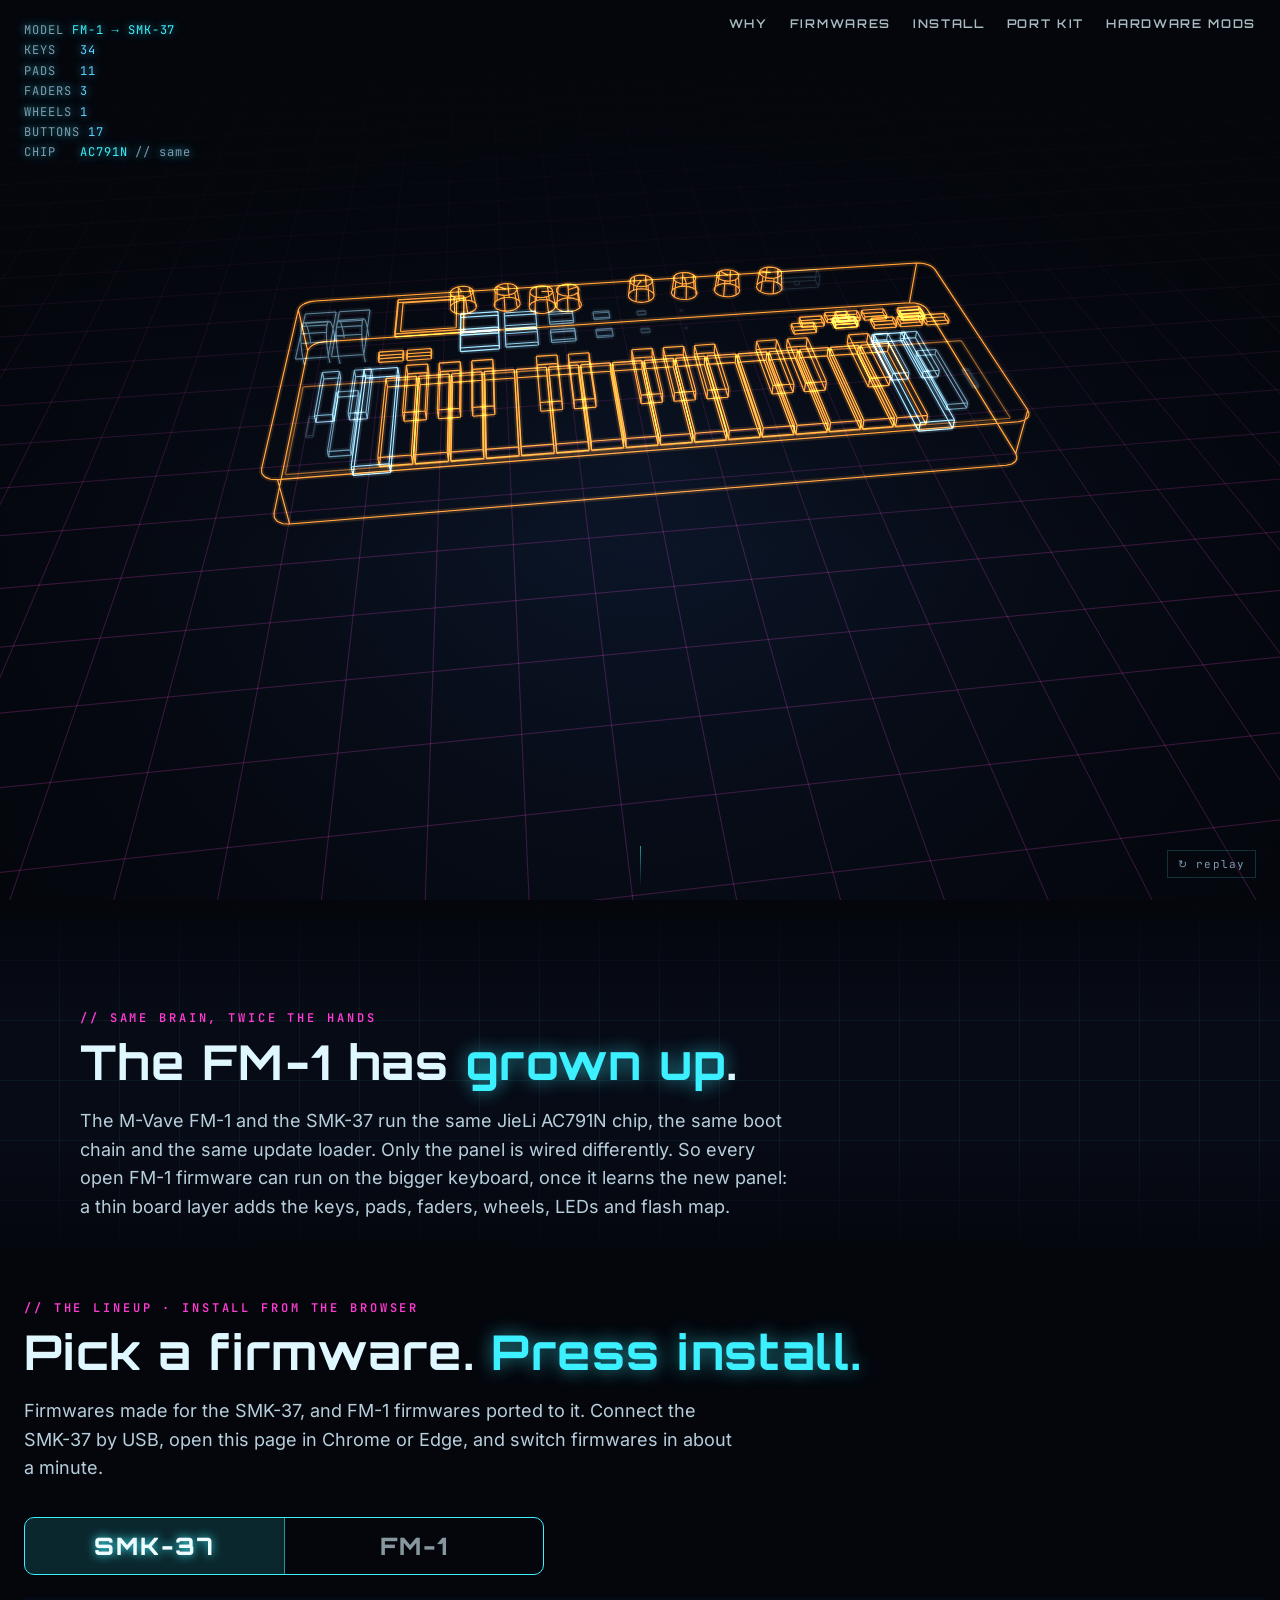
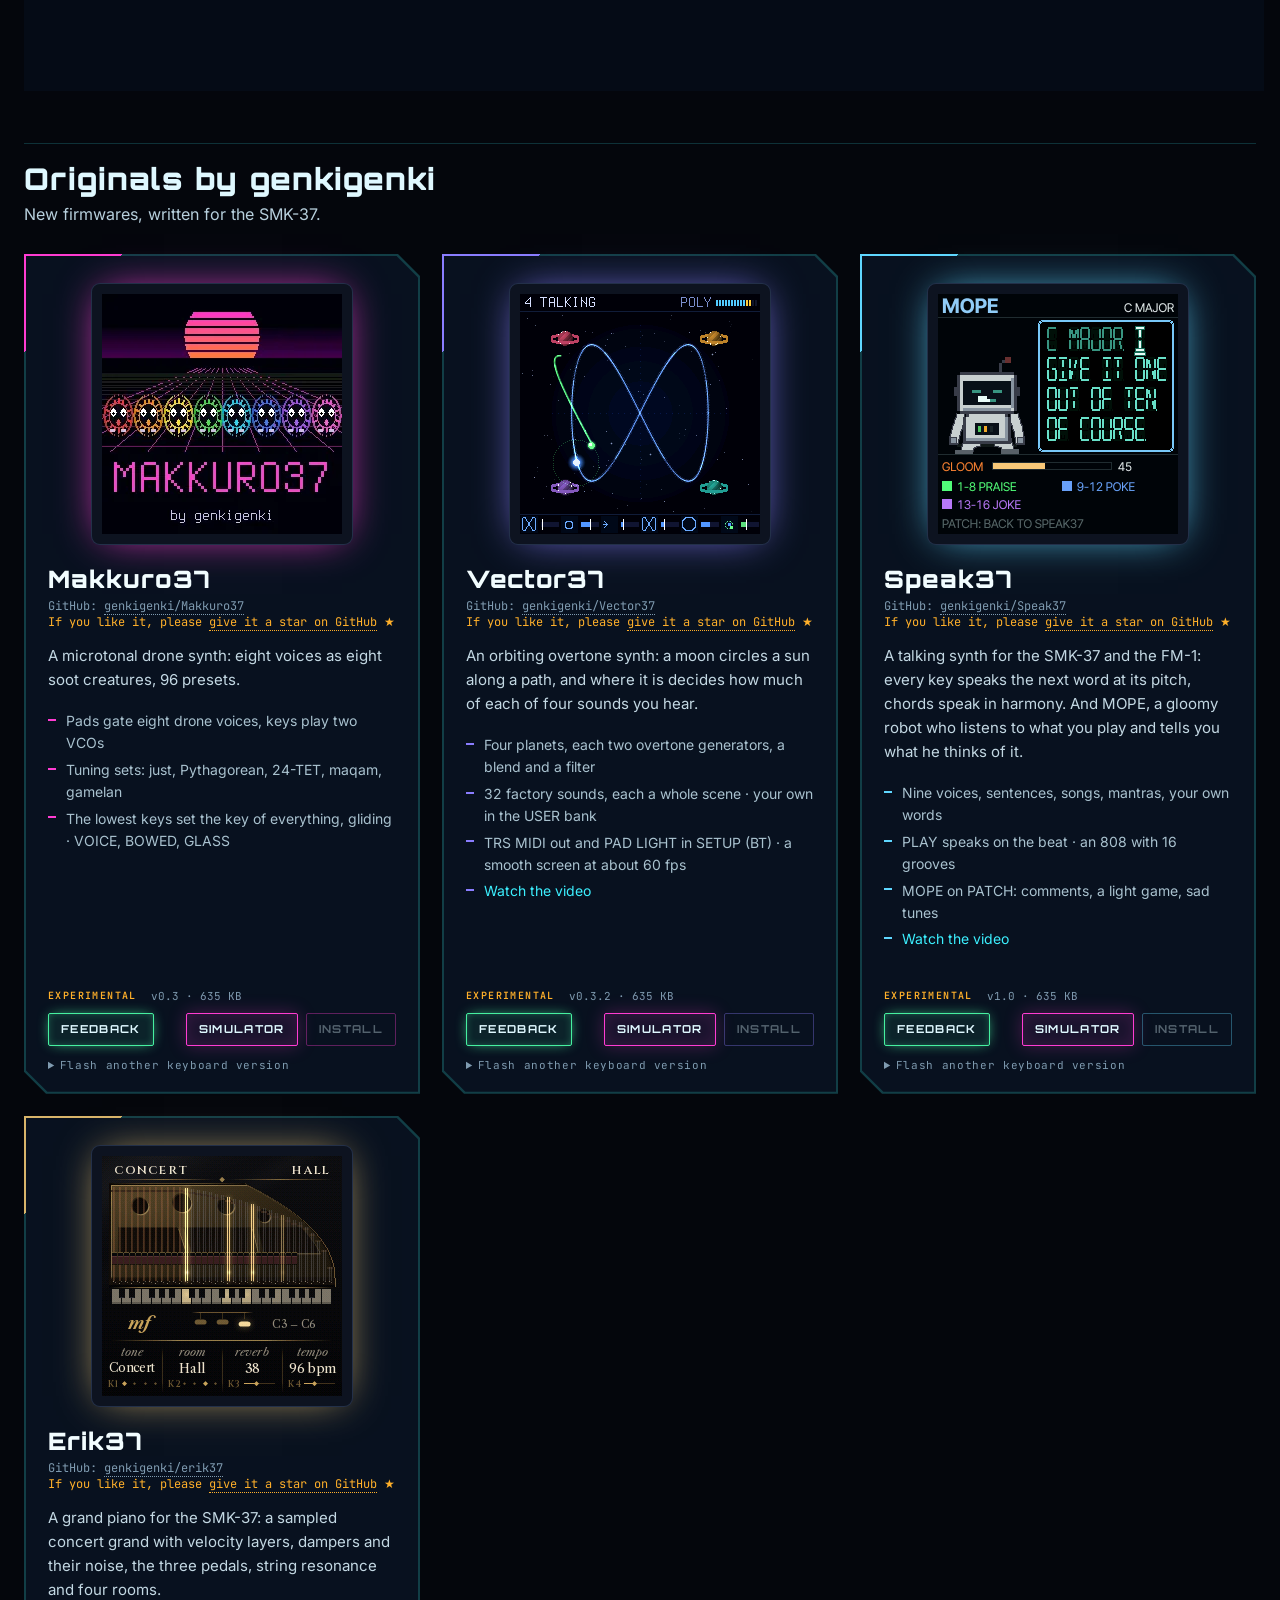
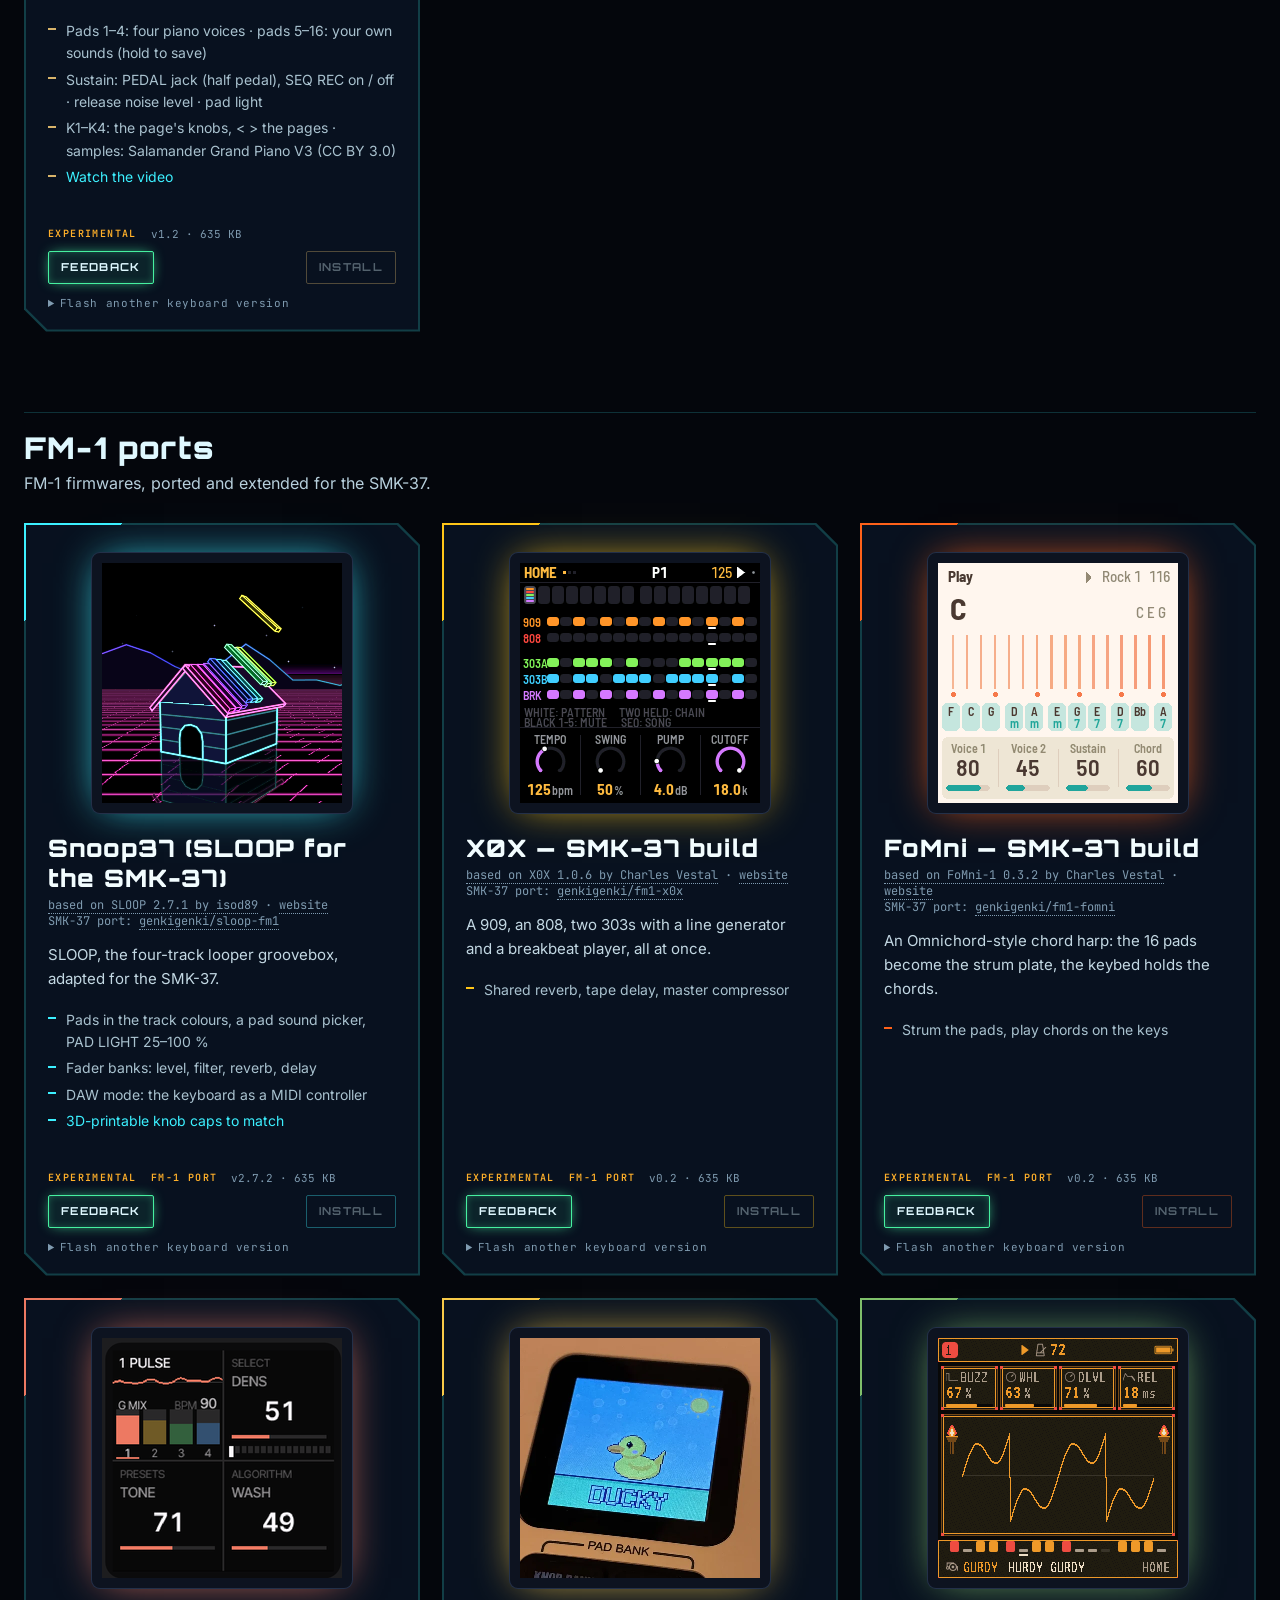
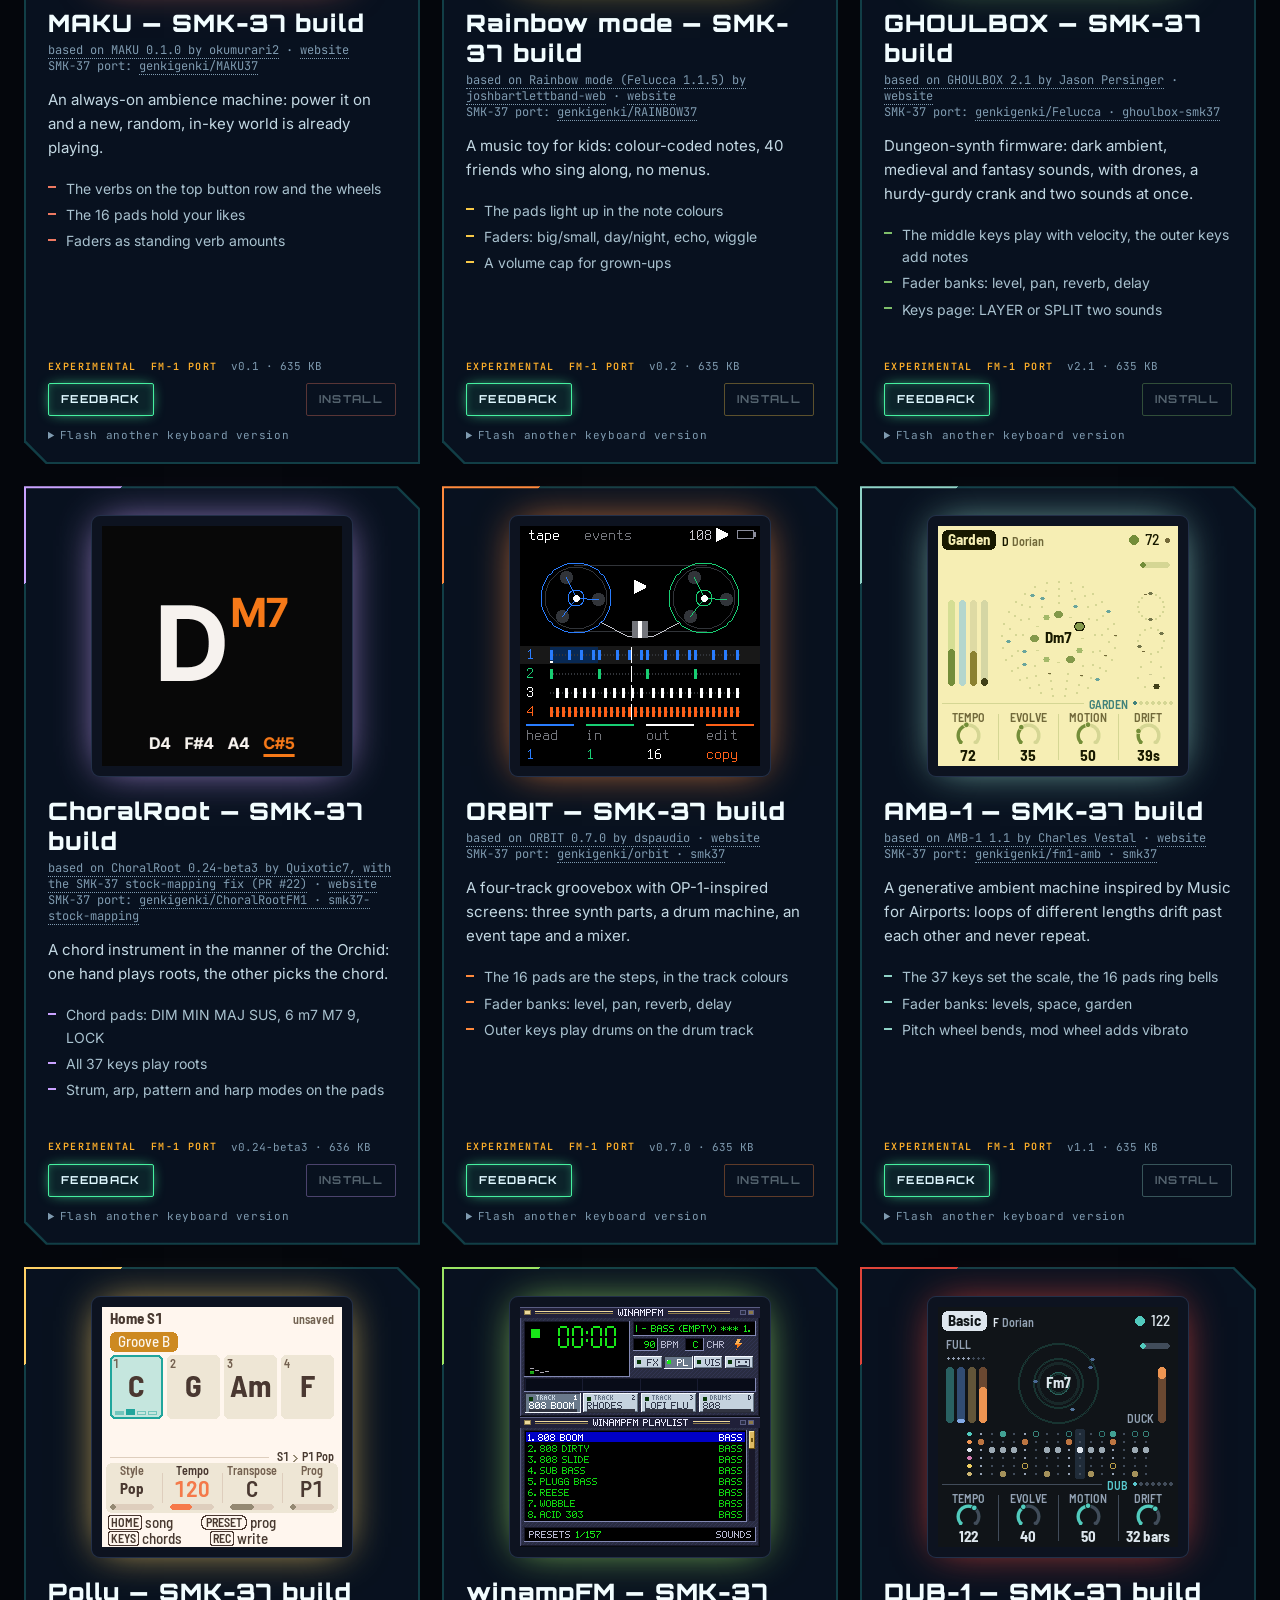
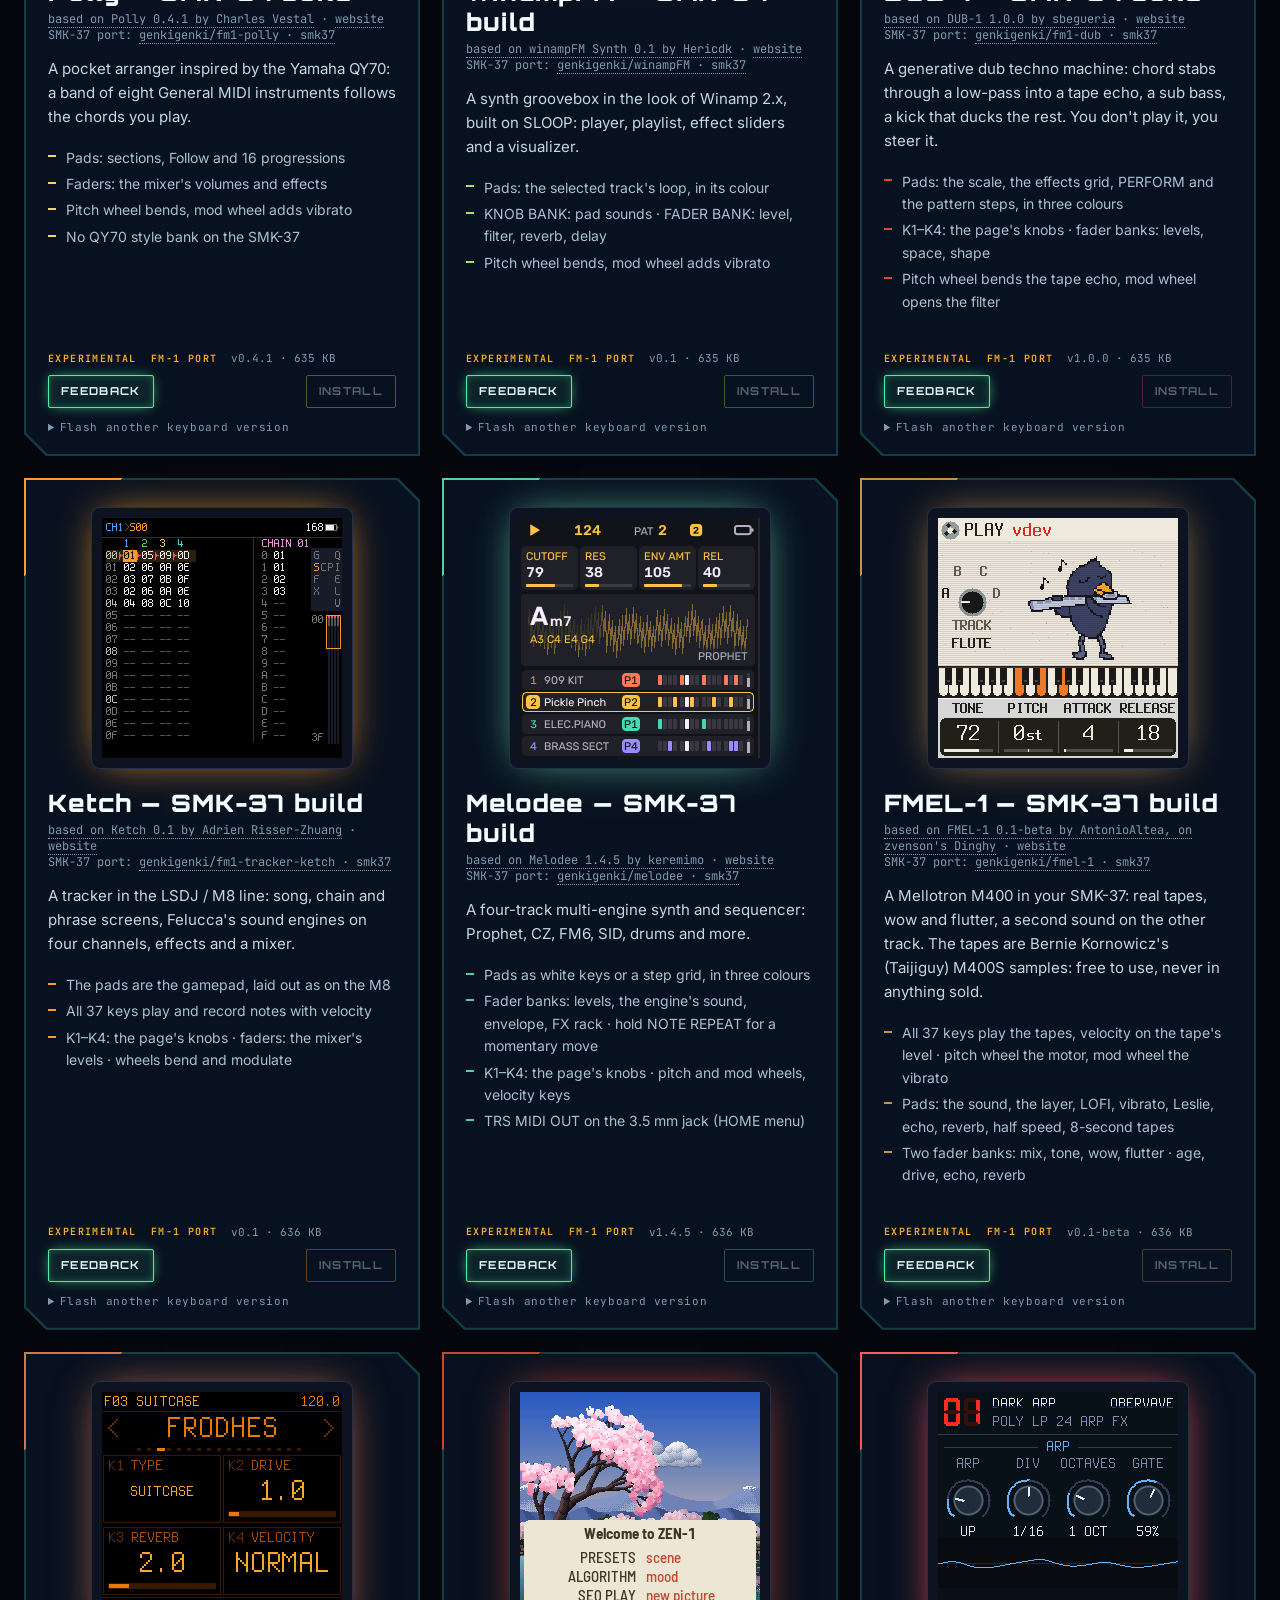
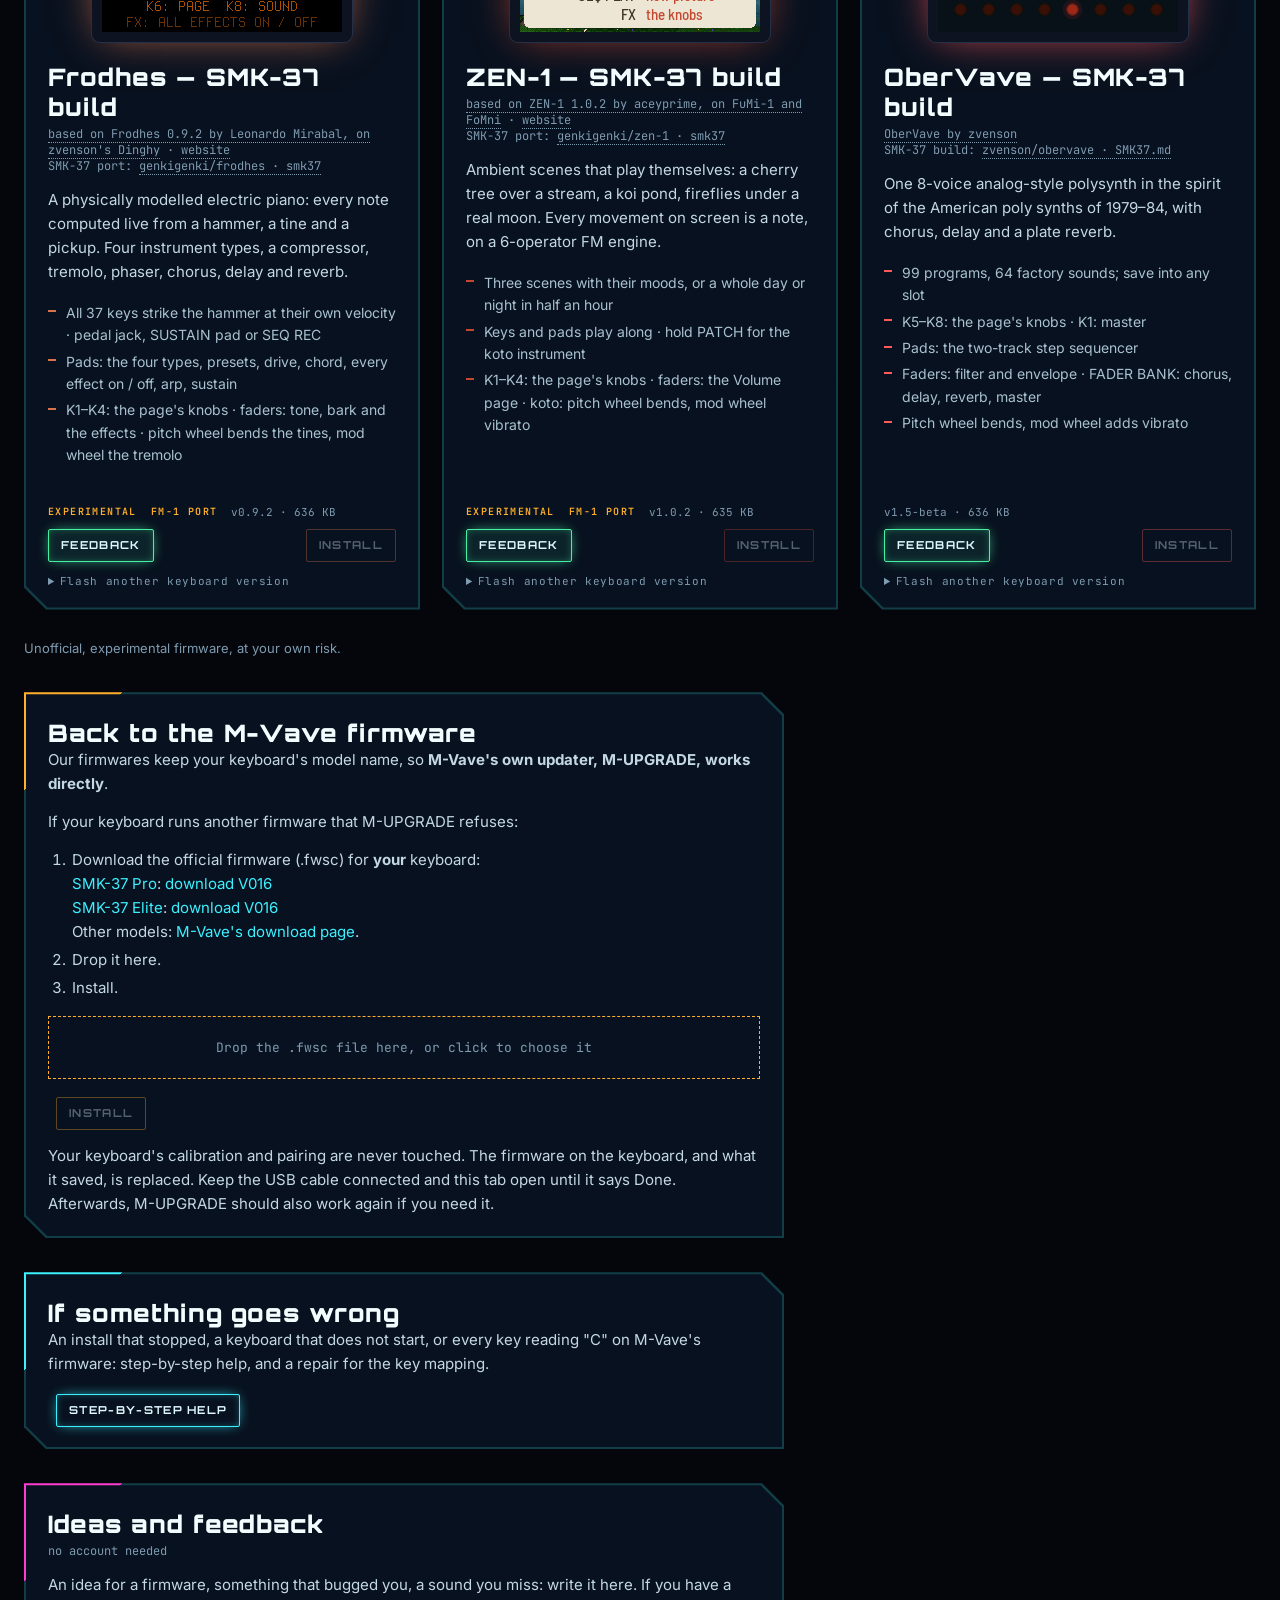
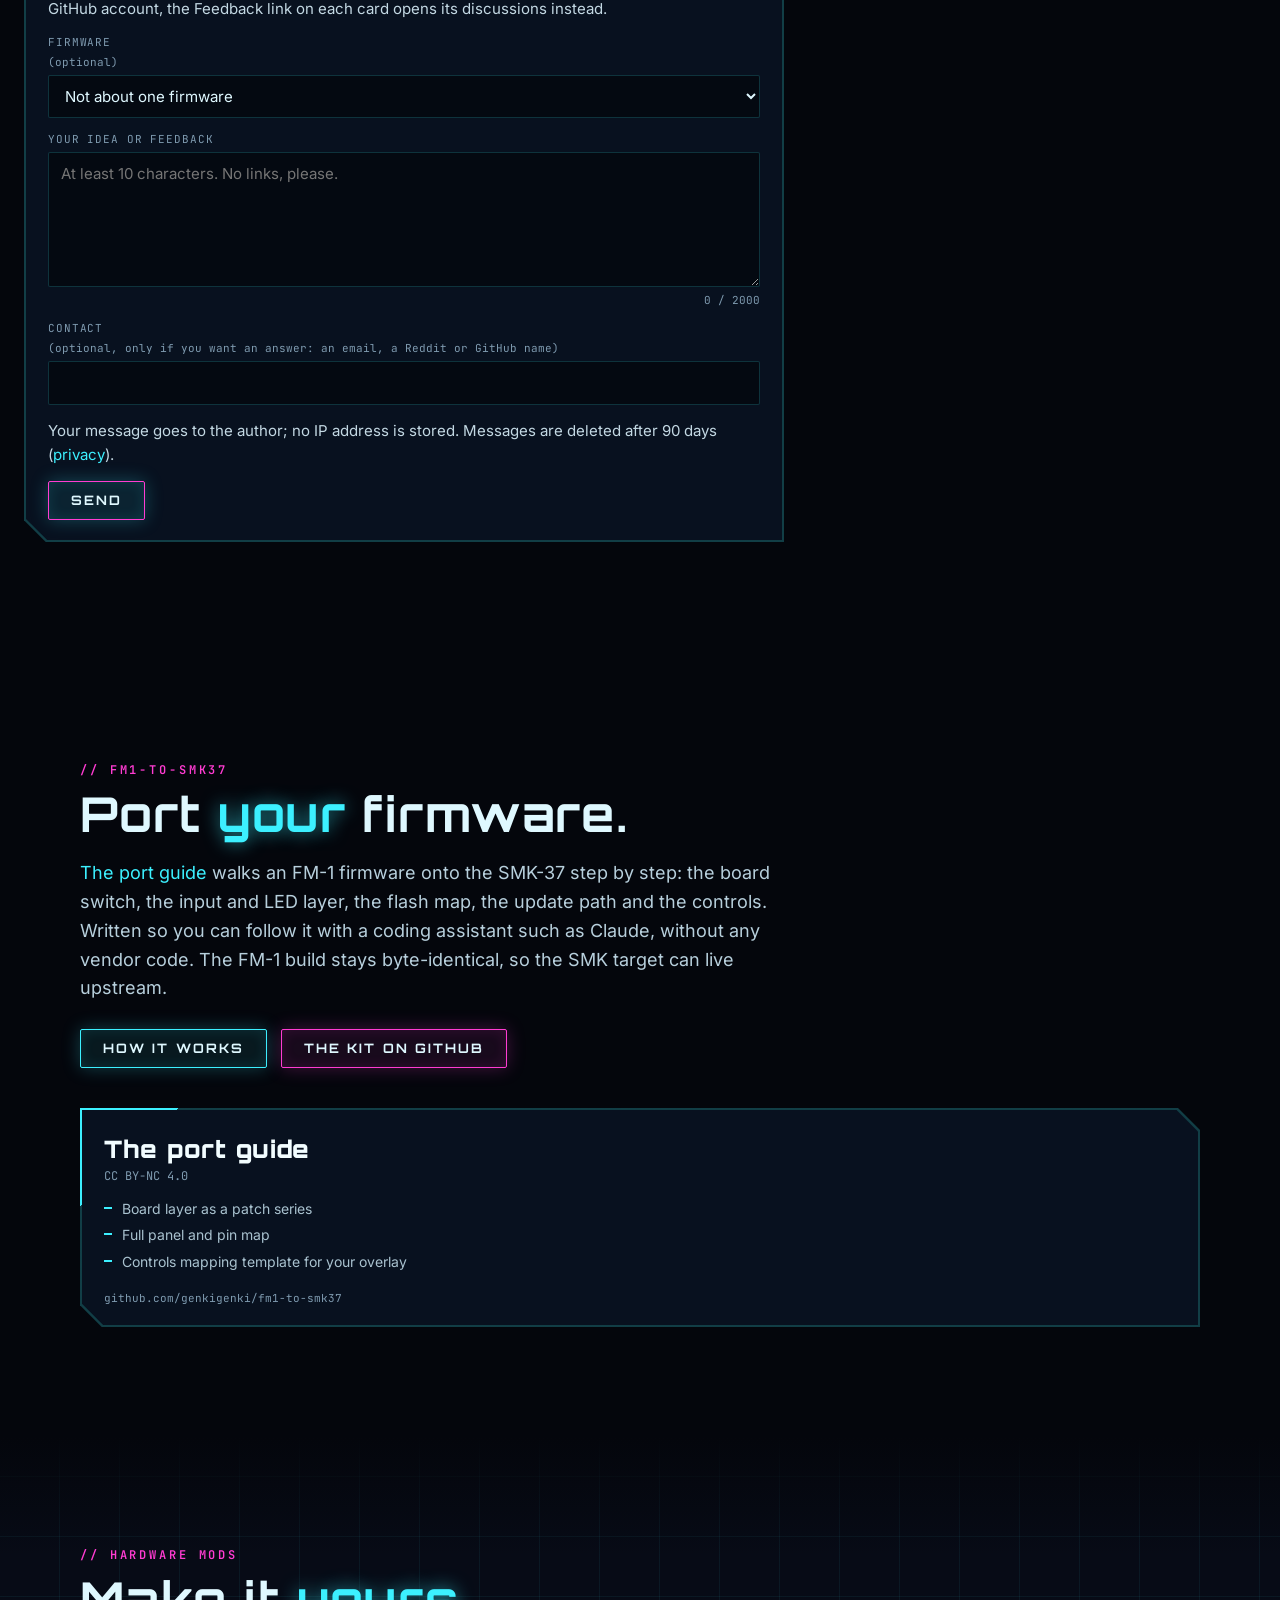
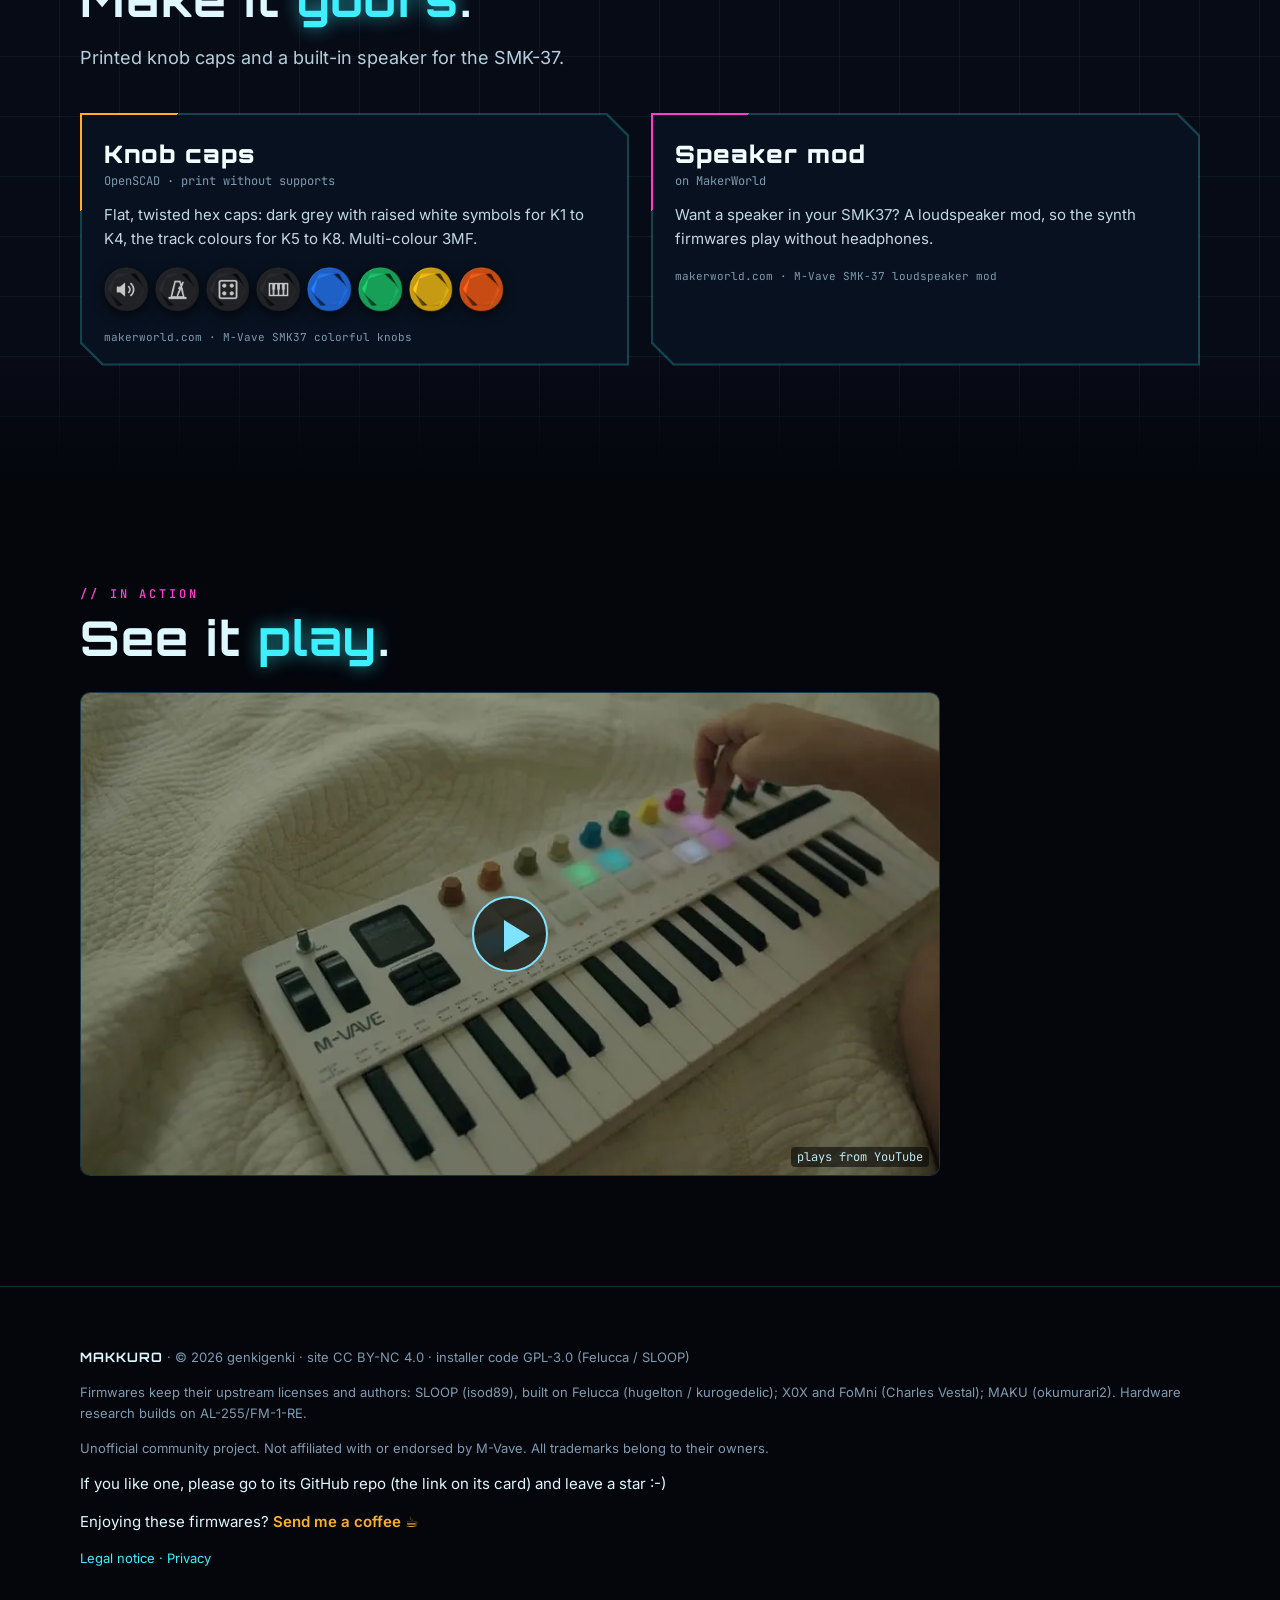
==== index.html @ 69cedca6 "Vector37 0.3.2" ====
<!doctype html>
<html lang="en">
<head>
<meta charset="utf-8">
<meta name="viewport" content="width=device-width, initial-scale=1">
<title>SMK37 — FM-1 firmwares, unleashed</title>
<meta name="description" content="Open FM-1 firmwares, ported to the M-Vave SMK-37: 37 velocity keys, 16 RGB pads, 4 faders, pitch and mod wheels.">
<meta name="theme-color" content="#04060c">
<link rel="stylesheet" href="fonts/fonts.css">
<style>
:root {
  --bg: #04060c;
  --bg2: #070b16;
  --ink: #dff8ff;
  --dim: #7f9bb0;
  --cyan: #3cf0ff;
  --mag: #ff3cd2;
  --amber: #ffb02a;
  --line: rgba(60, 240, 255, .18);
  --card: rgba(10, 20, 36, .72);
  --t1: #287cff; --t2: #1ecc70; --t3: #ffc618; --t4: #ff621a;
}
* { box-sizing: border-box; }
html { scroll-behavior: smooth; }
body {
  margin: 0; background: var(--bg); color: var(--ink);
  font: 16px/1.6 Inter, system-ui, sans-serif; overflow-x: hidden;
}
a { color: var(--cyan); text-decoration: none; }
a:hover { text-shadow: 0 0 12px var(--cyan); }
.mono { font-family: "JetBrains Mono", ui-monospace, monospace; }

/* ---------- hero ---------- */
.hero { position: relative; height: 100vh; min-height: 560px; overflow: hidden; }
#stage { position: absolute; inset: 0; width: 100%; height: 100%; display: block; }
.hud {
  position: absolute; left: 24px; top: 20px; z-index: 2;
  font: 12px/1.7 "JetBrains Mono", monospace; color: var(--cyan); letter-spacing: .08em;
  text-shadow: 0 0 8px rgba(60, 240, 255, .7); pointer-events: none;
}
.hud .k { color: var(--dim); }
.hud .new { color: #5ad2ff; text-shadow: 0 0 8px rgba(90, 210, 255, .8); }
.nav {
  position: absolute; right: 24px; top: 18px; z-index: 3; display: flex; gap: 22px;
  font: 600 12px/1 Orbitron, sans-serif; letter-spacing: .14em; text-transform: uppercase;
}
.nav a { color: var(--ink); opacity: .75; }
.nav a:hover { opacity: 1; color: var(--cyan); }
.title {
  position: absolute; left: 0; right: 0; bottom: 9vh; z-index: 2; text-align: center;
  opacity: 0; transform: translateY(18px); transition: opacity 1.2s ease, transform 1.2s ease;
  pointer-events: none; padding: 0 16px;
}
.title.on { opacity: 1; transform: none; pointer-events: auto; }
.title h1 {
  margin: 0; font: 900 clamp(48px, 11vw, 132px)/1 Orbitron, sans-serif; letter-spacing: .06em;
  color: #effcff;
  text-shadow: 0 0 6px var(--cyan), 0 0 22px rgba(60, 240, 255, .8), 0 0 60px rgba(60, 240, 255, .45);
}
.title h1 span { color: #ffe9fb; text-shadow: 0 0 6px var(--mag), 0 0 24px rgba(255, 60, 210, .85), 0 0 60px rgba(255, 60, 210, .5); }
.title p { margin: 10px auto 22px; max-width: 640px; font-size: clamp(15px, 2.2vw, 19px); color: #bfe9f5; }
.btns { display: flex; gap: 14px; justify-content: center; flex-wrap: wrap; }
.btns.left { justify-content: flex-start; margin-top: 26px; }
.btn {
  display: inline-block; padding: 12px 22px; border: 1px solid var(--cyan); border-radius: 2px;
  font: 700 13px/1 Orbitron, sans-serif; letter-spacing: .16em; text-transform: uppercase; color: var(--ink);
  background: rgba(60, 240, 255, .08); box-shadow: 0 0 18px rgba(60, 240, 255, .25), inset 0 0 14px rgba(60, 240, 255, .12);
}
.btn.alt { border-color: var(--mag); background: rgba(255, 60, 210, .08); box-shadow: 0 0 18px rgba(255, 60, 210, .25), inset 0 0 14px rgba(255, 60, 210, .12); }
.btn:hover { color: #fff; text-shadow: 0 0 10px var(--cyan); }
.replay {
  position: absolute; right: 24px; bottom: 22px; z-index: 3; background: none; border: 1px solid var(--line);
  color: var(--dim); font: 11px "JetBrains Mono", monospace; letter-spacing: .1em; padding: 6px 10px; cursor: pointer;
}
.replay:hover { color: var(--cyan); border-color: var(--cyan); }
.scrollcue { position: absolute; left: 50%; bottom: 14px; z-index: 2; width: 1px; height: 40px; background: linear-gradient(var(--cyan), transparent); opacity: .6; }

/* ---------- sections ---------- */
section { position: relative; padding: 110px 24px; }
#why { padding-bottom: 20px; }
#firmwares { padding-top: 40px; }
.wrap { max-width: 1120px; margin: 0 auto; }
.eyebrow { font: 600 12px "JetBrains Mono", monospace; letter-spacing: .24em; color: var(--mag); text-transform: uppercase; }
h2 { margin: 10px 0 18px; font: 700 clamp(28px, 4.6vw, 48px)/1.1 Orbitron, sans-serif; letter-spacing: .03em; }
h2 em { font-style: normal; color: var(--cyan); text-shadow: 0 0 18px rgba(60, 240, 255, .6); }
.lead { max-width: 720px; color: #b7cfdc; font-size: 18px; }
.video { margin-top: 28px; max-width: 860px; aspect-ratio: 16 / 9; border: 1px solid rgba(120, 220, 255, .25); border-radius: 10px; overflow: hidden; background: #000; }
.video { display: block; position: relative; width: 100%; padding: 0; cursor: pointer; }
.video img, .video iframe { width: 100%; height: 100%; border: 0; display: block; object-fit: cover; }
.video .play { position: absolute; left: 50%; top: 50%; width: 76px; height: 76px; margin: -38px 0 0 -38px; border-radius: 50%;
  background: rgba(0, 0, 0, .6); border: 2px solid #7fe3ff; }
.video .play::after { content: ""; position: absolute; left: 30px; top: 22px; border-style: solid; border-width: 16px 0 16px 26px;
  border-color: transparent transparent transparent #7fe3ff; }
.video:hover .play { background: rgba(0, 40, 60, .8); }
.video .vnote { position: absolute; right: 10px; bottom: 8px; font-size: 12px; color: #bfe9f5; background: rgba(0, 0, 0, .55); padding: 2px 6px; border-radius: 4px; }
.gridbg {
  background:
    linear-gradient(var(--bg) 0, transparent 120px, transparent calc(100% - 120px), var(--bg) 100%),
    repeating-linear-gradient(0deg, transparent 0 59px, rgba(60, 240, 255, .06) 59px 60px),
    repeating-linear-gradient(90deg, transparent 0 59px, rgba(60, 240, 255, .06) 59px 60px),
    var(--bg2);
}


/* firmware cards */
.cards { margin-top: 44px; display: grid; grid-template-columns: repeat(auto-fit, minmax(min(100%, 420px), 1fr)); gap: 22px; }
.card {
  /* chamfered corners: ::before is the outline (the full shape in the line colour), ::after the fill inset by the
     line width, so the line stays closed around the cut corners; the glow is a drop-shadow that follows the shape */
  --bw: 2px; --cut: 22px;
  --line-c: linear-gradient(135deg, var(--c, var(--cyan)) 0 70px, rgba(60, 240, 255, .24) 70px);
  position: relative; isolation: isolate; padding: 26px 24px 22px;
  transition: transform .25s, filter .25s;
}
a.card { display: block; color: inherit; text-decoration: none; }
a.card:hover { text-shadow: none; }
.card::before, .card::after { content: ""; position: absolute; pointer-events: none; }
.card::before { inset: 0; z-index: -2; background: var(--line-c);
  clip-path: polygon(0 0, calc(100% - var(--cut)) 0, 100% var(--cut), 100% 100%, var(--cut) 100%, 0 calc(100% - var(--cut))); }
.card::after { inset: var(--bw); z-index: -1; background: #08111f;
  clip-path: polygon(0 0, calc(100% - var(--cut) + .6px) 0, 100% calc(var(--cut) - .6px), 100% 100%,
                     calc(var(--cut) - .6px) 100%, 0 calc(100% - var(--cut) + .6px)); }
.card:hover { --bw: 3px; --line-c: var(--c, var(--cyan)); transform: translateY(-3px);
  filter: drop-shadow(0 0 10px var(--c, var(--cyan))); }
.card h3 { margin: 0; font: 900 24px Orbitron, sans-serif; letter-spacing: .04em; color: #f2fdff; }
.card h3 small { font: 500 11px "JetBrains Mono", monospace; letter-spacing: .12em; color: var(--c, var(--cyan)); margin-left: 8px; vertical-align: middle; }
.card .from { margin: 4px 0 14px; font: 12px "JetBrains Mono", monospace; color: var(--dim); }
.card h3 a { color: inherit; }
.card .from a { color: inherit; border-bottom: 1px dotted currentColor; }
.card .from a:hover, .card h3 a:hover { color: var(--c, var(--cyan)); }
.card p { margin: 0 0 14px; color: #c3d8e3; font-size: 15px; }
.card ul { margin: 0 0 16px; padding: 0; list-style: none; font-size: 14px; color: #a9c2cf; }
.card li { padding-left: 18px; position: relative; margin: 4px 0; }
.card li::before { content: ""; position: absolute; left: 0; top: .62em; width: 8px; height: 2px; background: var(--c, var(--cyan)); }
.tag { display: inline-block; font: 600 10px "JetBrains Mono", monospace; letter-spacing: .14em; text-transform: uppercase; padding: 4px 8px; border: 1px solid currentColor; color: var(--amber); }
.tag.ok { color: #46f0a0; }
.card.flag { grid-column: 1 / -1; display: grid; grid-template-columns: 1.2fr 1fr; gap: 28px; align-items: center; }
.card.flag h3 { font-size: 34px; }
.padrow { display: grid; grid-template-columns: repeat(8, 1fr); gap: 7px; }
.padrow i { aspect-ratio: 1; border-radius: 3px; background: #0d1526; border: 1px solid #1b2a44; transition: background .12s, box-shadow .12s; }

/* steps */
.steps { margin-top: 40px; display: grid; grid-template-columns: repeat(auto-fit, minmax(230px, 1fr)); gap: 26px; counter-reset: s; }
.step { border-top: 1px solid var(--line); padding-top: 18px; }
.step::before { counter-increment: s; content: "0" counter(s); font: 900 34px Orbitron, sans-serif; color: transparent; -webkit-text-stroke: 1px var(--cyan); text-shadow: 0 0 18px rgba(60, 240, 255, .35); }
.step h4 { margin: 6px 0 6px; font: 700 16px Orbitron, sans-serif; letter-spacing: .04em; }
.step p { margin: 0; color: #a9c2cf; font-size: 15px; }
code { font: 13px "JetBrains Mono", monospace; color: var(--cyan); background: rgba(60, 240, 255, .07); padding: 1px 6px; }

/* extras */
.duo { margin-top: 40px; display: grid; grid-template-columns: repeat(auto-fit, minmax(300px, 1fr)); gap: 22px; }
.knobs { display: grid; grid-template-columns: repeat(8, 1fr); gap: 6px; margin-top: 16px; max-width: 400px; }
.knobs img { width: 100%; height: auto; aspect-ratio: 1; cursor: grab; touch-action: none; user-select: none;
  filter: drop-shadow(0 3px 6px rgba(0, 0, 0, .6)); transition: filter .2s; }
.knobs img:hover { filter: drop-shadow(0 0 8px rgba(60, 240, 255, .55)); }
.knobs img.drag { cursor: grabbing; }

footer { padding: 60px 24px 50px; border-top: 1px solid var(--line); color: var(--dim); font-size: 13px; }
footer .wrap { display: grid; gap: 14px; }
footer b { color: var(--ink); font-family: Orbitron, sans-serif; letter-spacing: .08em; }
footer .coffee { font-size: 15px; color: var(--ink); }
footer .coffee a { color: var(--amber); font-weight: 600; }

.reveal { opacity: 0; transform: translateY(26px); transition: opacity .9s ease, transform .9s ease; }
.reveal.in { opacity: 1; transform: none; }

/* installer */
.connect {
  position: sticky; top: 0; z-index: 20; margin: 34px 0 0; display: flex; align-items: center; gap: 16px;
  padding: 14px 18px; background: rgba(6, 12, 24, .92); backdrop-filter: blur(8px);
  border: 1px solid var(--line); border-left: 3px solid var(--cyan);
}
.led { flex: none; width: 12px; height: 12px; border-radius: 50%; background: #34404f; box-shadow: 0 0 0 3px rgba(52, 64, 79, .3); }
.led.on { background: #46f0a0; box-shadow: 0 0 12px #46f0a0, 0 0 0 3px rgba(70, 240, 160, .2); }
.led.busy { background: var(--amber); box-shadow: 0 0 12px var(--amber); animation: blink .8s infinite; }
.led.err { background: #ff3c5a; box-shadow: 0 0 12px #ff3c5a; }
@keyframes blink { 50% { opacity: .35; } }
.ctext { flex: 1; min-width: 0; display: grid; }
.ctext b { font: 700 15px Orbitron, sans-serif; letter-spacing: .05em; }
.ctext span { color: var(--dim); font-size: 13px; overflow-wrap: anywhere; }
.card .foot { margin-top: 18px; display: flex; flex-wrap: wrap; align-items: center; gap: 10px 8px; }
.card .meta { font: 11px "JetBrains Mono", monospace; color: var(--dim); }
.card .cnt { display: inline-flex; align-items: center; gap: 4px; font: 11px "JetBrains Mono", monospace; color: var(--dim); white-space: nowrap; }
.card .cnt[hidden] { display: none; }
.card .cnt b { font-weight: 500; color: #c3d8e3; }
.card .cnt i { font-style: normal; }
.card .cnt .cf { margin-left: 8px; }
body[data-dev="smk"] .card .cnt .cf, body[data-dev="fm1"] .card .cnt .ck { display: none; }   /* (each tab: its device's installs) */
body[data-dev="fm1"] .card .cnt .cf { margin-left: 0; }
.card .likebox { position: absolute; top: 12px; right: 30px; z-index: 2; display: flex; flex-direction: column; align-items: center; gap: 2px; }
.card .likebox[hidden] { display: none; }
.card .likebox b { font: 500 12px "JetBrains Mono", monospace; color: #c3d8e3; }
.card .heart { padding: 2px 6px; border: 0; background: none; color: #8fa6b4; font: 32px/1 "JetBrains Mono", system-ui, sans-serif; cursor: pointer; }
.card .heart[aria-pressed="true"] { color: var(--c, var(--mag)); text-shadow: 0 0 8px var(--c, var(--mag)); }
.card .heart:hover { color: var(--c, var(--mag)); }
.card .heart:focus-visible { outline: 1px solid var(--c, var(--cyan)); outline-offset: 2px; }
.card .heart:disabled { cursor: default; }
/* the community cards: "Request SMK-37 port" and its count (the counter), or a quiet link to the SMK-37 port */
.card .reqbox { display: inline-flex; align-items: center; gap: 6px; font: 11px "JetBrains Mono", monospace; color: var(--dim); }
.card .reqbox[hidden] { display: none; }
.card .reqbox b { font-weight: 500; color: #c3d8e3; }
.card .req { padding: 3px 7px; border: 1px solid rgba(143, 166, 180, .45); border-radius: 4px; background: none; color: #8fa6b4;
  font: 10px "JetBrains Mono", monospace; letter-spacing: .04em; cursor: pointer; }
.card .req:hover { color: var(--c, var(--cyan)); border-color: var(--c, var(--cyan)); }
.card .req[aria-pressed="true"] { color: var(--c, var(--cyan)); border-color: var(--c, var(--cyan)); }
.card .req:disabled { cursor: default; }
.card .onsmk { font: 11px "JetBrains Mono", monospace; color: var(--dim); text-decoration: none; }
.card .onsmk:hover { color: var(--c, var(--cyan)); text-decoration: underline; }
.card.fw[data-community] .screen img { image-rendering: auto; }
.sr { position: absolute; width: 1px; height: 1px; overflow: hidden; clip-path: inset(50%); white-space: nowrap; }
.card .inst { border-color: var(--c); background: transparent; cursor: pointer;
  box-shadow: 0 0 14px -4px var(--c), inset 0 0 12px -6px var(--c); }
.connect .btn:disabled { opacity: .45; cursor: default; border-color: #46f0a0; color: #46f0a0; box-shadow: none; background: transparent; }
.card .inst:disabled { opacity: .35; cursor: default; box-shadow: none; }
.card details.model { margin-top: 12px; color: var(--dim); }
.card details.model summary { width: max-content; cursor: pointer; font: 11px "JetBrains Mono", monospace; letter-spacing: .06em; }
.card details.model summary:hover { color: var(--c, var(--cyan)); }
.card .models { display: flex; flex-wrap: wrap; gap: 6px 20px; margin: 10px 0 6px; font-size: 14px; color: var(--ink); }
.card .models label { cursor: pointer; }
.card .models input { accent-color: var(--c, var(--cyan)); margin: 0 6px 0 0; vertical-align: -2px; }
.card details.model p { margin: 0; font-size: 12px; color: var(--dim); }
.ports { margin: 10px 0 0; padding: 12px 18px; border: 1px dashed var(--line); display: flex; flex-wrap: wrap; align-items: center;
  gap: 10px 16px; font-size: 13px; color: var(--dim); }
.ports[hidden] { display: none; }
.ports span { flex: 1; min-width: 220px; overflow-wrap: anywhere; }
.ports .btn { padding: 9px 14px; font-size: 11px; cursor: pointer; }
.card.running { --line-c: #46f0a0; }
.stock { margin-top: 34px; max-width: 760px; }
.stock ol { margin: 6px 0 16px; padding-left: 22px; color: #c3d8e3; font-size: 15px; }
.stock ol li { padding-left: 2px; margin: 4px 0; }
.stock ol li::before { display: none; }
.drop { display: block; padding: 22px 16px; border: 1px dashed var(--c); text-align: center; cursor: pointer; color: var(--dim);
  font: 13px "JetBrains Mono", monospace; overflow-wrap: anywhere; }
.drop:hover, .drop.over { color: var(--ink); background: rgba(255, 176, 42, .06); }
.drop input { position: absolute; width: 1px; height: 1px; opacity: 0; }
.stock ul.help { margin: 8px 0 0; padding-left: 20px; color: #c3d8e3; font-size: 15px; } .stock ul.help li { margin: 6px 0; }
.stock .sinfo { margin: 12px 0 0; font-size: 14px; }
.sinfo b { color: var(--ink); }
.sinfo.warn { color: var(--amber); }
.sinfo.err { color: #ff3c5a; }
.sinfo[hidden], .sconfirm[hidden] { display: none; }
.sconfirm { display: block; margin: 10px 0 0; font-size: 14px; cursor: pointer; }
.sconfirm input { accent-color: var(--amber); margin: 0 8px 0 0; vertical-align: -2px; }
.stock .note { margin: 14px 0 0; }
.idea form { display: grid; gap: 14px; margin-top: 6px; }
.idea label { display: grid; gap: 6px; font: 11px "JetBrains Mono", monospace; letter-spacing: .08em; text-transform: uppercase; color: var(--dim); }
.idea label .opt { text-transform: none; letter-spacing: 0; }
.idea select, .idea textarea, .idea input { width: 100%; padding: 10px 12px; border: 1px solid var(--line); border-radius: 2px;
  background: rgba(4, 6, 12, .7); color: var(--ink); font: 15px/1.5 Inter, system-ui, sans-serif; text-transform: none; letter-spacing: 0; }
.idea textarea { min-height: 120px; resize: vertical; }
.idea select:focus, .idea textarea:focus, .idea input:focus { outline: none; border-color: var(--c); box-shadow: 0 0 10px -3px var(--c); }
.idea option { background: #08111f; color: var(--ink); }
.idea .len { justify-self: end; margin-top: -8px; font: 11px "JetBrains Mono", monospace; color: var(--dim); }
.idea .hp { position: absolute; left: -9999px; width: 1px; height: 1px; overflow: hidden; }
.idea .send { display: flex; flex-wrap: wrap; align-items: center; gap: 10px 16px; }
.idea .send .btn { cursor: pointer; border-color: var(--c); }
.idea .send .btn:disabled { opacity: .45; cursor: default; }
.idea .imsg { font-size: 14px; color: var(--dim); }
.idea .imsg.okay { color: #46f0a0; }
.idea .imsg.err { color: #ff3c5a; }
.idea p.small { margin: 0; }
.card.running .meta::after { content: " · running now"; color: #46f0a0; }
.tag.soon { color: var(--mag); }
.card.fw .screen { margin: 4px auto 20px; }
.screenbox { display: grid; gap: 7px; }
.screen { width: 260px; height: 260px; justify-self: center; background: #000; overflow: hidden;
  border: 10px solid #0d1320; border-radius: 8px; box-shadow: 0 0 0 1px #233049, 0 0 40px -10px var(--c, var(--mag)); }
.screen img { display: block; width: 240px; height: 240px; image-rendering: pixelated; }
.small { color: var(--dim); font-size: 13px; }
.note { margin-top: 28px; max-width: 760px; }
label.file { display: inline-block; padding: 9px 14px; border: 1px dashed var(--line); cursor: pointer; font-size: 14px; }
label.file input { display: none; }
.ovl { position: fixed; inset: 0; z-index: 50; display: grid; place-items: center; padding: 16px;
  background: rgba(2, 4, 9, .86); backdrop-filter: blur(6px); }
.ovl[hidden] { display: none; }
.ovbox { width: min(560px, 100%); padding: 30px 28px 26px; background: #070d1a; border: 1px solid var(--cyan);
  box-shadow: 0 0 60px -14px var(--cyan), inset 0 0 40px -24px var(--cyan); }
.ovbox h3 { margin: 6px 0 18px; font: 900 28px Orbitron, sans-serif; letter-spacing: .04em; }
.ovsteps { list-style: none; margin: 0 0 18px; padding: 0; display: grid; grid-template-columns: repeat(6, 1fr); gap: 6px; }
.ovsteps li { font: 10px "JetBrains Mono", monospace; letter-spacing: .06em; text-transform: uppercase; color: var(--dim);
  border-top: 3px solid #1b2a44; padding-top: 6px; }
.ovsteps li.on { color: var(--cyan); border-color: var(--cyan); box-shadow: 0 -6px 12px -6px var(--cyan); }
.ovsteps li.ok { color: #46f0a0; border-color: #46f0a0; }
#ovsteps li { position: relative; }
#ovsteps li.on { border-top-color: #1b2a44; }
#ovsteps li::before { content: ""; position: absolute; left: 0; top: -3px; height: 3px; width: var(--p, 0%);
  background: var(--cyan); box-shadow: 0 0 8px var(--cyan); transition: width .25s linear; }
#ovsteps li.ok::before { width: 100%; background: #46f0a0; box-shadow: none; }
#ovl .bar { display: none; }
.bar { height: 8px; background: #0d1526; border: 1px solid #1b2a44; overflow: hidden; }
.bar i { display: block; height: 100%; width: 0; transition: width .25s linear;
  background: linear-gradient(90deg, var(--cyan), var(--mag)); box-shadow: 0 0 14px var(--cyan); }
.ovstatus { min-height: 3.2em; margin: 14px 0 6px; color: #cfeefa; }
.ovbox details summary { cursor: pointer; color: var(--dim); font-size: 12px; }
.ovbox pre { max-height: 160px; overflow: auto; font: 11px "JetBrains Mono", monospace; color: var(--dim); white-space: pre-wrap; }
.ovbtns { display: flex; flex-wrap: wrap; gap: 10px; margin-top: 14px; }
.ovstatus.late { color: #ff5c7a; }
.ovhang { flex: 1 1 260px; align-self: center; font-size: 12px; color: var(--dim); }
.ovbtns .btn { cursor: pointer; }
.ovbtns #ovcopy { padding: 10px 14px; font-size: 11px; border-color: var(--dim); color: var(--dim); box-shadow: none; background: transparent; }
/* before you install, the firmware groups, the confirmation */
.warnbox { margin: 34px 0 0; max-width: 860px; padding: 18px 22px 16px; border: 1px solid rgba(255, 176, 42, .45);
  border-left: 3px solid var(--amber); background: rgba(255, 176, 42, .05); }
.warnbox h3 { margin: 0 0 8px; font: 700 16px Orbitron, sans-serif; letter-spacing: .06em; color: var(--amber); }
.warnbox ul { margin: 0; padding: 0; list-style: none; display: grid; gap: 6px; font-size: 14px; color: #c3d8e3; }
.warnbox li { padding-left: 18px; position: relative; }
.warnbox li::before { content: ""; position: absolute; left: 0; top: .62em; width: 8px; height: 2px; background: var(--amber); }
.warnbox b { color: var(--ink); }
.devsel { display: flex; gap: 0; margin: 34px 0 0; max-width: 520px; border: 1px solid var(--cyan); border-radius: 10px; overflow: hidden; }
.devbtn { flex: 1; padding: 16px 10px; font: 800 clamp(18px, 3.4vw, 24px)/1 Orbitron, sans-serif; letter-spacing: .08em;
  background: transparent; color: var(--ink); border: 0; cursor: pointer; opacity: .6; }
.devbtn + .devbtn { border-left: 1px solid var(--cyan); }
.devbtn[aria-checked="true"] { background: rgba(60, 240, 255, .14); color: #effcff; opacity: 1; text-shadow: 0 0 10px var(--cyan); }
.devbtn:hover { opacity: 1; }
.devbtn:focus-visible { outline: 2px solid var(--amber); outline-offset: -4px; }
.fm1only { display: none; margin-top: 14px; }
body[data-dev="fm1"] .fm1only { display: block; }
body[data-dev="fm1"] .card.fw:not([data-fm1]), body[data-dev="fm1"] #fm1-ports, body[data-dev="fm1"] #stock, body[data-dev="fm1"] #help { display: none; }   /* (the help card and its page are for the SMK-37) */
body[data-dev="fm1"] .ghead .smkword { display: none; }
#fm1-community { display: none; }                                 /* the community's FM-1 firmwares: the FM-1 tab only */
body[data-dev="fm1"] #fm1-community { display: block; }
#fm1-community .ghead p + p { margin-top: 8px; }
.card .warnnote { font-size: 14px; color: var(--amber); margin: 8px 0 0; }
.fm1note { display: none; font-size: 14px; color: var(--amber); }
body[data-dev="fm1"] .fm1note { display: block; }
.card .foot .tag { border: 0; padding: 0; }                      /* a label, not a button */
.card .from .star, .card .from .star a { color: var(--amber); }
.card .foot .info { flex-basis: 100%; display: flex; flex-wrap: wrap; align-items: center; gap: 10px 14px; }
.card .act { margin-left: auto; display: flex; gap: 8px; }
.card .foot .btn { padding: 10px 12px; font-size: 11px; letter-spacing: .12em; cursor: pointer; white-space: nowrap; }
.card .foot .fb { border-color: #46f0a0; background: rgba(70, 240, 160, .08); box-shadow: 0 0 14px -4px #46f0a0, inset 0 0 12px -6px #46f0a0; }
.ticker { position: relative; z-index: 2; display: flex; align-items: stretch; height: 38px; overflow: hidden;
  border-block: 1px solid rgba(255, 176, 60, .35); background: #050505;
  background-image: repeating-linear-gradient(0deg, rgba(255, 255, 255, .03) 0 1px, transparent 1px 3px);
  font: 500 13px/38px "JetBrains Mono", monospace; letter-spacing: .08em; text-transform: uppercase; }
.ticker .tlabel { flex: none; padding: 0 14px; color: #050505; background: var(--amber); font-weight: 700;
  animation: tblink 1.6s steps(1) infinite; }
.ticker .tview { flex: 1; min-width: 0; overflow: hidden;
  mask-image: linear-gradient(90deg, transparent, #000 24px, #000 calc(100% - 24px), transparent); }
.ticker .ttrack { display: flex; width: max-content; animation: tscroll 90s linear infinite; }
.ticker:hover .ttrack, .ticker:focus-within .ttrack { animation-play-state: paused; }
.ticker.still .ttrack { animation: none; } .ticker.still .ttrack > span + span { display: none; } .ticker.still .tday::after { content: none; }
.ticker .ttrack > span { display: flex; }
.ticker .tday { display: flex; gap: 0 16px; padding: 0 18px; white-space: nowrap; }
.ticker .tday::after { content: "+++"; margin-left: 20px; color: var(--mag); text-shadow: 0 0 6px var(--mag); }
.ticker .ttrack a { color: var(--amber); text-shadow: 0 0 6px rgba(255, 176, 60, .6); }
.ticker .ttrack time { color: var(--cyan); text-shadow: 0 0 6px var(--cyan); }
.ticker .ttrack i { font-style: normal; color: #46f0a0; text-shadow: 0 0 6px #46f0a0; }
.ticker .ttrack a:hover { color: #fff; }
@keyframes tscroll { to { translate: -50% 0; } }
@keyframes tblink { 50% { background: var(--mag); } }
@media (prefers-reduced-motion: reduce) {
  .ticker .ttrack, .ticker .tlabel { animation: none; }
  .ticker .tview { overflow-x: auto; }
}
.fwgroup { margin-top: 64px; scroll-margin-top: 90px; }
.fwgroup + .fwgroup { margin-top: 80px; }
.ghead { border-top: 1px solid var(--line); padding-top: 18px; }
.ghead h3 { margin: 0; font: 900 clamp(22px, 3.2vw, 30px)/1.15 Orbitron, sans-serif; letter-spacing: .04em; }
.ghead p { margin: 6px 0 0; max-width: 720px; color: #b7cfdc; font-size: 16px; }
.fwgroup .cards { margin-top: 26px; }
#firmwares > .wrap { max-width: 1320px; }                         /* room for three cards a row */
.fwgroup .cards { grid-template-columns: repeat(auto-fill, minmax(min(100%, 360px), 1fr)); }
.card.fw:not(.flag) { display: flex; flex-direction: column; }
.card.fw:not(.flag) .foot { margin-top: auto; padding-top: 18px; }  /* the buttons on the card's bottom edge */
#stock { scroll-margin-top: 90px; }
.card.fw { scroll-margin-top: 110px; }                          /* (under the sticky connect bar) */
.cfbox { max-height: 92vh; overflow-y: auto; border-color: var(--amber); box-shadow: 0 0 60px -14px var(--amber), inset 0 0 40px -24px var(--amber); }
.cfbox h3 { margin-bottom: 12px; font-size: 24px; overflow-wrap: anywhere; }
.cfq { margin: 0 0 12px; color: var(--ink); overflow-wrap: anywhere; }
.cfwarn { margin: 0 0 12px; color: var(--amber); font-size: 14px; }
.cfwarn[hidden] { display: none; }
.cfrisk { margin: 0 0 22px; padding: 0; list-style: none; display: grid; gap: 4px; font-size: 14px; color: #a9c2cf; }
.cfrisk li { padding-left: 18px; position: relative; }
.cfrisk li::before { content: ""; position: absolute; left: 0; top: .62em; width: 8px; height: 2px; background: var(--amber); }
.cfbtns { display: flex; flex-wrap: wrap; justify-content: flex-end; gap: 12px; }
.cfbtns .btn { cursor: pointer; }
.cfbtns .btn:focus-visible { outline: 2px solid var(--ink); outline-offset: 3px; }
@media (max-width: 720px) { .ovsteps { grid-template-columns: repeat(3, 1fr); } .connect { flex-wrap: wrap; }
  .ovbox { padding: 24px 18px 20px; } .cfbtns .btn { flex: 1; text-align: center; } .warnbox { padding: 16px 16px 14px; } }

@media (max-width: 720px) {
  .nav { display: none; }
  .hud { left: 16px; top: 14px; font-size: 10px; }
  section { padding: 80px 16px; }
  .card.flag { grid-template-columns: 1fr; }
  .replay { right: 16px; }
}
@media (prefers-reduced-motion: reduce) {
  .reveal, .title { transition: none; }
}

/* help.html: the same page in help mode (make_site.py sets data-page="help"): the guide, Connect, the M-Vave return
   and the repair; the main page shows a short help card that links there */
body:not([data-page="help"]) #guide, body:not([data-page="help"]) #repair { display: none; }
body[data-page="help"] .hero, body[data-page="help"] .ticker, body[data-page="help"] #why,
body[data-page="help"] #firmwares > .wrap > .reveal:first-child, body[data-page="help"] .devsel,
body[data-page="help"] .fm1only, body[data-page="help"] .fwgroup, body[data-page="help"] #firmwares > .wrap > .note,
body[data-page="help"] #help, body[data-page="help"] #ideas, body[data-page="help"] #port, body[data-page="help"] #mods,
body[data-page="help"] #video-sec { display: none !important; }
body[data-page="help"] #firmwares { padding-top: 40px; }
#guide { margin: 0 0 34px; }
#guide > p.lead { max-width: 760px; }
body[data-page="help"] #stock, body[data-page="help"] #connect { display: none !important; }
#repair .rsteps2 > div { display: flex; flex-direction: column; gap: 10px; }
#repair .rsteps2 .btn { align-self: flex-start; margin-top: auto; }
#repair code { font: 13px "JetBrains Mono", monospace; color: #7cf0a8; word-break: break-all; }
#repair #rcopy { padding: 4px 10px; font-size: 11px; margin-left: 6px; }
#repair .rdev { display: flex; align-items: center; gap: 10px; font-size: 14px; color: #c3d8e3; }
#repair .rdev .led { flex: none; }
body[data-page="help"] #repair { max-width: none; margin-top: 30px; }
#repair .rsteps2 { display: grid; grid-template-columns: repeat(auto-fit, minmax(min(100%, 300px), 1fr)); gap: 16px; margin: 16px 0 6px; }
#repair .rsteps2 > div { border: 1px solid #1d2a3a; border-radius: 10px; padding: 14px 16px; background: #070b14; color: #c3d8e3; font-size: 15px; }
#repair .rsteps2 b.n { display: block; color: #7cf0a8; font: 12px "JetBrains Mono", monospace; letter-spacing: .08em; margin-bottom: 6px; }
#repair .drop { margin-top: 10px; }
#rsteps { grid-template-columns: repeat(5, 1fr); margin-bottom: 10px; }
#rsteps li.on { color: #7cf0a8; border-color: #7cf0a8; box-shadow: 0 -6px 12px -6px #7cf0a8; }
#guide .back { display: inline-block; margin: 0 0 18px; font-size: 14px; }
#guide ol.steps { counter-reset: st; list-style: none; padding: 0; margin: 22px 0 0; display: grid; gap: 16px;
  grid-template-columns: repeat(auto-fill, minmax(min(100%, 380px), 1fr)); }
#guide ol.steps > li { counter-increment: st; position: relative; padding: 16px 18px 16px 54px; margin: 0;
  border: 1px solid #1d2a3a; border-radius: 10px; background: #070b14; color: #c3d8e3; font-size: 15px; }
#guide ol.steps > li::before { content: counter(st); position: absolute; left: 16px; top: 13px; width: 24px; height: 24px;
  border-radius: 50%; border: 1px solid var(--cyan); color: var(--cyan); font: 12px/24px "JetBrains Mono", monospace; text-align: center; }
#guide ol.steps b.q { display: block; color: #fff; margin-bottom: 4px; }
</style>
</head>
<body>

<header class="hero">
  <canvas id="stage" aria-label="A wireframe FM-1 grows into an SMK-37"></canvas>
  <div class="hud" id="hud" aria-hidden="true"></div>
  <nav class="nav"><a href="#why">Why</a><a href="#firmwares">Firmwares</a><a href="#firmwares">Install</a><a href="#port">Port kit</a><a href="#mods">Hardware mods</a></nav>
  <div class="title" id="title">
    <h1>SMK<span>37</span></h1>
    <p>Open FM-1 firmwares, unleashed on the M-Vave SMK-37.<br>Same chip. Ten more keys, 16 pads, 4 faders, two wheels.</p>
    <div class="btns"><a class="btn" href="#firmwares">Install a firmware</a><a class="btn alt" href="#port">Port your own</a></div>
  </div>
  <button class="replay mono" id="replay" type="button">↻ replay</button>
  <div class="scrollcue"></div>
</header>
<div class="ticker" role="region" aria-label="Firmware news"><span class="tlabel">News</span><div class="tview"><div class="ttrack"><span><span class="tday"><time datetime="2026-10-23">23 OCT</time> <a href="#fw-vector37"><i>Updated:</i> Vector37 0.3.2 (PAD LIGHT)</a> <a href="#fw-melodee"><i>Updated:</i> Melodee 1.4.5</a> <a href="#fw-snoop37"><i>Updated:</i> Snoop37 2.7.2 (PAD LIGHT)</a> <a href="#fw-erik37"><i>Updated:</i> Erik37 1.2 (also on the FM-1)</a></span><span class="tday"><time datetime="2026-10-18">18 OCT</time> <a href="#fm1"><i>New:</i> FM-1 firmwares by the community</a> <a href="#fw-zen"><i>New:</i> ZEN-1</a> <a href="#fw-frodhes"><i>New:</i> Frodhes</a> <a href="#fw-makkuro37"><i>Updated:</i> Makkuro37 0.3</a></span><span class="tday"><time datetime="2026-10-17">17 OCT</time> <a href="#fm1-ports"><i>New:</i> Ketch, Melodee, FMEL-1</a> <a href="#fw-speak37"><i>New:</i> Speak37</a> <a href="#fw-obervave"><i>Updated:</i> OberVave 1.5-beta</a> <a href="#fw-choralroot"><i>Updated:</i> ChoralRoot 0.24-beta3</a></span><span class="tday"><time datetime="2026-10-16">16 OCT</time> <a href="#fw-dub"><i>New:</i> DUB-1</a> <a href="#fw-snoop37"><i>Updated:</i> Snoop37 2.7.0</a></span></span><span aria-hidden="true"><span class="tday"><time datetime="2026-10-23">23 OCT</time> <a href="#fw-vector37"><i>Updated:</i> Vector37 0.3.2 (PAD LIGHT)</a> <a href="#fw-melodee"><i>Updated:</i> Melodee 1.4.5</a> <a href="#fw-snoop37"><i>Updated:</i> Snoop37 2.7.2 (PAD LIGHT)</a> <a href="#fw-erik37"><i>Updated:</i> Erik37 1.2 (also on the FM-1)</a></span><span class="tday"><time datetime="2026-10-18">18 OCT</time> <a href="#fm1"><i>New:</i> FM-1 firmwares by the community</a> <a href="#fw-zen"><i>New:</i> ZEN-1</a> <a href="#fw-frodhes"><i>New:</i> Frodhes</a> <a href="#fw-makkuro37"><i>Updated:</i> Makkuro37 0.3</a></span><span class="tday"><time datetime="2026-10-17">17 OCT</time> <a href="#fm1-ports"><i>New:</i> Ketch, Melodee, FMEL-1</a> <a href="#fw-speak37"><i>New:</i> Speak37</a> <a href="#fw-obervave"><i>Updated:</i> OberVave 1.5-beta</a> <a href="#fw-choralroot"><i>Updated:</i> ChoralRoot 0.24-beta3</a></span><span class="tday"><time datetime="2026-10-16">16 OCT</time> <a href="#fw-dub"><i>New:</i> DUB-1</a> <a href="#fw-snoop37"><i>Updated:</i> Snoop37 2.7.0</a></span></span></div></div></div>

<section id="why" class="gridbg">
  <div class="wrap reveal">
    <div class="eyebrow">// same brain, twice the hands</div>
    <h2>The FM-1 has <em>grown up</em>.</h2>
    <p class="lead">The M-Vave FM-1 and the SMK-37 run the same JieLi AC791N chip, the same boot chain and the same
      update loader. Only the panel is wired differently. So every open FM-1 firmware can run on the
      bigger keyboard, once it learns the new panel: a thin board layer adds the keys, pads, faders,
      wheels, LEDs and flash map.</p>
  </div>
</section>

<section id="firmwares">
  <div class="wrap">
    <div class="reveal">
      <div class="eyebrow">// the lineup · install from the browser</div>
      <h2>Pick a firmware. <em>Press install.</em></h2>
      <p class="lead">Firmwares made for the SMK-37, and FM-1 firmwares ported to it.
        Connect the SMK-37 by USB, open this page in Chrome or Edge, and switch firmwares in about a minute.
       </p>
    </div>

    <div class="devsel" role="radiogroup" aria-label="Your device">
      <button type="button" class="devbtn" role="radio" data-dev="smk" aria-checked="true">SMK-37</button>
      <button type="button" class="devbtn" role="radio" data-dev="fm1" aria-checked="false">FM-1</button>
    </div>

    <div id="guide">
      <a class="back" href="./">&larr; all firmwares</a>
      <div class="eyebrow">// help</div>
      <h2>If something <em>goes wrong</em>.</h2>
      <p class="lead">Find what you see, top to bottom. Most of it is fixed with one more install.</p>
      <ol class="steps">
        <li><b class="q">An install stopped part way (cable, power, closed tab)</b>
          Nothing serious. Plug the keyboard in, open the <a href="./#firmwares">firmware page</a>, press <b>Connect</b>, then Install again: it goes on where it stopped.</li>
        <li><b class="q">It hangs at "switching to update mode" from M-Vave's firmware</b>
          <b>The browser freezes there (Windows, Chrome or Edge):</b> a known browser bug while M-Vave's firmware restarts into
          update mode. Close the browser (Task Manager), open the page again, press Connect and Install again: the keyboard waits in
          update mode and the install goes through.<br>
          <b>Otherwise:</b> the first install needs M-Vave's <b>V016</b>. On V013 or V015, update with M-Vave's updater (M-UPGRADE) first. Connect on the firmware page shows which version runs.</li>
        <li><b class="q">The new firmware does not start (dark, or restarting)</b>
          Hold <b>OCTAVE−</b> and <b>OCTAVE+</b> for 5 s: most firmwares here open their update mode. Then install again,
          or go back to M-Vave's firmware (<a href="./#stock">on the firmware page</a>; it also finishes from update mode).</li>
        <li><b class="q">The keyboard is in another firmware's update mode</b>
          Switch it off and on: its firmware starts again. Or finish that update with that firmware's own updater or M-UPGRADE.</li>
        <li><b class="q">Back on M-Vave's firmware, every key reads "C" and the synth is silent</b>
          Its key mapping is damaged. Use <a href="#repair">Repair</a> at the end of this page: it rebuilds the mapping and keeps your calibration.</li>
        <li><b class="q">After the repair, the wheels don't respond</b>
          On some keyboards M-Vave's firmware needs the wheels taught again: run the wheel calibration in M-Vave's settings once.</li>
        <li><b class="q">Black screen after installing Melodee on 17 October</b>
          Melodee's first SMK-37 build could stop part way through its update (fixed the same evening). Hold <b>OCTAVE−</b> and
          <b>OCTAVE+</b> for 5 s at power-on, press Connect and install again. If the computer sees nothing on USB, write on
          <a href="https://github.com/genkigenki/fm1-to-smk37/issues" target="_blank" rel="noopener">GitHub</a>: we help you bring it back.</li>
        <li><b class="q">Black screen, and the computer sees a USB disk "WL82 UBOOT1.00"</b>
          That is the chip's own download mode; the keyboard is not lost. Don't use the FM-1's factory files on an SMK-37.
          Ask in the <a href="https://www.reddit.com/r/MVaveFirmware/" target="_blank" rel="noopener">community</a> or on
          <a href="https://github.com/genkigenki/fm1-to-smk37/issues" target="_blank" rel="noopener">GitHub</a> first, with what you did last.</li>
        <li><b class="q">Still stuck?</b>
          Every install window has <b>Copy log</b>. Paste it into a message on
          <a href="https://github.com/genkigenki/fm1-to-smk37/issues" target="_blank" rel="noopener">GitHub</a> or the
          <a href="./#ideas">feedback box</a>. For tinkerers: <a href="https://github.com/jvitkauskas/m-bootloader" target="_blank" rel="noopener">m-bootloader</a>
          adds a recovery menu and download mode from the keys (back up first with
          <a href="https://github.com/jvitkauskas/m-flasher" target="_blank" rel="noopener">M-Flasher</a>).</li>
      </ol>
    </div>

    <div class="connect" id="connect">
      <span class="led" id="led"></span>
      <div class="ctext"><b id="devname">Not connected</b><span id="devsub">Use Chrome or Edge. Plug the keyboard into this computer, then press Connect.</span></div>
      <button class="btn" id="conn" type="button">Connect</button>
    </div>
    <div class="ports" id="ports" hidden><span id="portlist"></span>
      <button class="btn alt" id="allports" type="button">Search all MIDI ports</button></div>

    <div class="fwgroup" id="own">
      <div class="ghead reveal">
        <h3>Originals by genkigenki</h3>
        <p><span class="smkword">New firmwares, written for the SMK-37.</span><span class="fm1only">FM-1 builds.</span></p>
      </div>
      <div class="cards">
        <article class="card fw reveal" id="fw-makkuro37" data-fw="makkuro37" data-pin="1" data-name="Makkuro37" style="--c: var(--mag)">
        <span class="likebox" hidden><button class="heart" type="button" aria-pressed="false" aria-label="Like Makkuro37" title="Like">&#x2661;&#xfe0e;</button><b class="cl">0</b><span class="sr"> likes</span></span>
        <div class="screen"><img src="assets/makkuro37-anim.webp" width="240" height="240" alt="Makkuro37 on the display"></div>
        <h3><a href="https://github.com/genkigenki/Makkuro37">Makkuro37</a></h3>
        <div class="from">GitHub: <a href="https://github.com/genkigenki/Makkuro37">genkigenki/Makkuro37</a><br><span class="star">If you like it, please <a href="https://github.com/genkigenki/Makkuro37">give it a star on GitHub</a> &#9733;</span></div>
        <p>A microtonal drone synth: eight voices as eight soot creatures, 96 presets.</p>
        <ul><li>Pads gate eight drone voices, keys play two VCOs</li><li>Tuning sets: just, Pythagorean, 24-TET, maqam, gamelan</li><li>The lowest keys set the key of everything, gliding · VOICE, BOWED, GLASS</li></ul>
        
        <div class="foot"><div class="info"><span class="tag ">experimental</span>
          <span class="meta">v0.3 · 635 KB</span>
          <span class="cnt" hidden><span class="ck" title="Installs on the SMK-37"><span aria-hidden="true">↓</span> <b class="ci">0</b> <i>SMK-37</i><span class="sr"> installs</span></span></span></div>
          <a class="btn fb" href="https://github.com/genkigenki/Makkuro37/discussions" title="Your feedback and ideas">Feedback</a><span class="act"><a class="btn alt" href="makkuro37-sim/">Simulator</a><button class="btn inst" type="button" data-fw="makkuro37" disabled>Install</button></span></div>
          <details class="model"><summary>Flash another keyboard version</summary>
            <div class="models"><label><input type="radio" name="model-makkuro37" value="pro"> SMK-37 Pro</label><label><input type="radio" name="model-makkuro37" value="elite"> SMK-37 Elite</label><label><input type="radio" name="model-makkuro37" value="mke"> MKE-P37</label></div>
            <p>The same firmware under another model name. Pick your keyboard's own model (an Elite running an older build here
              reports SMK-37 Pro), so M-Vave's updater accepts its factory firmware again. Starrykey 37 Play: use SMK-37 Pro.</p>
          </details>
      </article>
      <article class="card fw reveal" id="fw-vector37" data-fw="vector37" data-fm1="1" data-name="Vector37" style="--c: #8a7dff">
        <span class="likebox" hidden><button class="heart" type="button" aria-pressed="false" aria-label="Like Vector37" title="Like">&#x2661;&#xfe0e;</button><b class="cl">0</b><span class="sr"> likes</span></span>
        <div class="screen"><img src="assets/shot-vector37.webp" width="240" height="240" alt="Vector37 on the display"></div>
        <h3><a href="https://github.com/genkigenki/Vector37">Vector37</a></h3>
        <div class="from">GitHub: <a href="https://github.com/genkigenki/Vector37">genkigenki/Vector37</a><br><span class="star">If you like it, please <a href="https://github.com/genkigenki/Vector37">give it a star on GitHub</a> &#9733;</span></div>
        <p>An orbiting overtone synth: a moon circles a sun along a path, and where it is decides how much of each of four sounds you hear.</p>
        <ul><li>Four planets, each two overtone generators, a blend and a filter</li><li>32 factory sounds, each a whole scene · your own in the USER bank</li><li>TRS MIDI out and PAD LIGHT in SETUP (BT) · a smooth screen at about 60 fps</li><li><a href="https://youtu.be/gr2IwKLuwZo">Watch the video</a></li></ul>
        <p class="fm1note">FM-1 build: experimental. Hold EDIT: the lowest 16 keys are the pads; SEL pages the knobs.</p>
        <div class="foot"><div class="info"><span class="tag ">experimental</span>
          <span class="meta">v0.3.2 · 635 KB</span>
          <span class="cnt" hidden><span class="ck" title="Installs on the SMK-37"><span aria-hidden="true">↓</span> <b class="ci">0</b> <i>SMK-37</i><span class="sr"> installs</span></span><span class="cf" title="Installs on the FM-1"><span aria-hidden="true">↓</span> <b class="cfi">0</b> <i>FM-1</i><span class="sr"> installs</span></span></span></div>
          <a class="btn fb" href="https://github.com/genkigenki/Vector37/discussions" title="Your feedback and ideas">Feedback</a><span class="act"><a class="btn alt" href="vector37-sim/">Simulator</a><button class="btn inst" type="button" data-fw="vector37" disabled>Install</button></span></div>
          <details class="model"><summary>Flash another keyboard version</summary>
            <div class="models"><label><input type="radio" name="model-vector37" value="pro"> SMK-37 Pro</label><label><input type="radio" name="model-vector37" value="elite"> SMK-37 Elite</label><label><input type="radio" name="model-vector37" value="mke"> MKE-P37</label></div>
            <p>The same firmware under another model name. Pick your keyboard's own model (an Elite running an older build here
              reports SMK-37 Pro), so M-Vave's updater accepts its factory firmware again. Starrykey 37 Play: use SMK-37 Pro.</p>
          </details>
      </article>
      <article class="card fw reveal" id="fw-speak37" data-fw="speak37" data-fm1="1" data-name="Speak37" style="--c: #5fd7ff">
        <span class="likebox" hidden><button class="heart" type="button" aria-pressed="false" aria-label="Like Speak37" title="Like">&#x2661;&#xfe0e;</button><b class="cl">0</b><span class="sr"> likes</span></span>
        <div class="screen"><img src="assets/shot-speak37.png" width="240" height="240" alt="Speak37 on the display"></div>
        <h3><a href="https://github.com/genkigenki/Speak37">Speak37</a></h3>
        <div class="from">GitHub: <a href="https://github.com/genkigenki/Speak37">genkigenki/Speak37</a><br><span class="star">If you like it, please <a href="https://github.com/genkigenki/Speak37">give it a star on GitHub</a> &#9733;</span></div>
        <p>A talking synth for the SMK-37 and the FM-1: every key speaks the next word at its pitch, chords speak in harmony. And MOPE, a gloomy robot who listens to what you play and tells you what he thinks of it.</p>
        <ul><li>Nine voices, sentences, songs, mantras, your own words</li><li>PLAY speaks on the beat · an 808 with 16 grooves</li><li>MOPE on PATCH: comments, a light game, sad tunes</li><li><a href="https://youtu.be/JkLWlMOAvNA">Watch the video</a></li></ul>
        <p class="fm1note">FM-1: Need feedback how to improve the usage on the FM-1. Hold EDIT for MOPE.</p>
        <div class="foot"><div class="info"><span class="tag ">experimental</span>
          <span class="meta">v1.0 · 635 KB</span>
          <span class="cnt" hidden><span class="ck" title="Installs on the SMK-37"><span aria-hidden="true">↓</span> <b class="ci">0</b> <i>SMK-37</i><span class="sr"> installs</span></span><span class="cf" title="Installs on the FM-1"><span aria-hidden="true">↓</span> <b class="cfi">0</b> <i>FM-1</i><span class="sr"> installs</span></span></span></div>
          <a class="btn fb" href="https://github.com/genkigenki/Speak37/discussions" title="Your feedback and ideas">Feedback</a><span class="act"><a class="btn alt" href="speak37-sim/">Simulator</a><button class="btn inst" type="button" data-fw="speak37" disabled>Install</button></span></div>
          <details class="model"><summary>Flash another keyboard version</summary>
            <div class="models"><label><input type="radio" name="model-speak37" value="pro"> SMK-37 Pro</label><label><input type="radio" name="model-speak37" value="elite"> SMK-37 Elite</label><label><input type="radio" name="model-speak37" value="mke"> MKE-P37</label></div>
            <p>The same firmware under another model name. Pick your keyboard's own model (an Elite running an older build here
              reports SMK-37 Pro), so M-Vave's updater accepts its factory firmware again. Starrykey 37 Play: use SMK-37 Pro.</p>
          </details>
      </article>
      <article class="card fw reveal" id="fw-erik37" data-fw="erik37" data-fm1="1" data-name="Erik37" style="--c: #d8b46a">
        <span class="likebox" hidden><button class="heart" type="button" aria-pressed="false" aria-label="Like Erik37" title="Like">&#x2661;&#xfe0e;</button><b class="cl">0</b><span class="sr"> likes</span></span>
        <div class="screen"><img src="assets/shot-erik37.png" width="240" height="240" alt="Erik37 on the display"></div>
        <h3><a href="https://github.com/genkigenki/erik37">Erik37</a></h3>
        <div class="from">GitHub: <a href="https://github.com/genkigenki/erik37">genkigenki/erik37</a><br><span class="star">If you like it, please <a href="https://github.com/genkigenki/erik37">give it a star on GitHub</a> &#9733;</span></div>
        <p>A grand piano for the SMK-37: a sampled concert grand with velocity layers, dampers and their noise, the three pedals, string resonance and four rooms.</p>
        <ul><li>Pads 1–4: four piano voices · pads 5–16: your own sounds (hold to save)</li><li>Sustain: PEDAL jack (half pedal), SEQ REC on / off · release noise level · pad light</li><li>K1–K4: the page&#x27;s knobs, &lt; &gt; the pages · samples: Salamander Grand Piano V3 (CC BY 3.0)</li><li><a href="https://youtu.be/5yUCB1-OJNE">Watch the video</a></li></ul>
        <p class="fm1note">FM-1: untested on a unit, feedback welcome. KNOB 1-4 the page, SELECT the page, ALGORITHM the voices, PRESETS your sounds.</p>
        <div class="foot"><div class="info"><span class="tag ">experimental</span>
          <span class="meta">v1.2 · 635 KB</span>
          <span class="cnt" hidden><span class="ck" title="Installs on the SMK-37"><span aria-hidden="true">↓</span> <b class="ci">0</b> <i>SMK-37</i><span class="sr"> installs</span></span><span class="cf" title="Installs on the FM-1"><span aria-hidden="true">↓</span> <b class="cfi">0</b> <i>FM-1</i><span class="sr"> installs</span></span></span></div>
          <a class="btn fb" href="https://github.com/genkigenki/erik37/discussions" title="Your feedback and ideas">Feedback</a><span class="act"><button class="btn inst" type="button" data-fw="erik37" disabled>Install</button></span></div>
          <details class="model"><summary>Flash another keyboard version</summary>
            <div class="models"><label><input type="radio" name="model-erik37" value="pro"> SMK-37 Pro</label><label><input type="radio" name="model-erik37" value="elite"> SMK-37 Elite</label><label><input type="radio" name="model-erik37" value="mke"> MKE-P37</label></div>
            <p>The same firmware under another model name. Pick your keyboard's own model (an Elite running an older build here
              reports SMK-37 Pro), so M-Vave's updater accepts its factory firmware again. Starrykey 37 Play: use SMK-37 Pro.</p>
          </details>
      </article>
      
      </div>
    </div>

    <div class="fwgroup" id="fm1-ports">
      <div class="ghead reveal">
        <h3>FM-1 ports</h3>
        <p>FM-1 firmwares, ported and extended for the SMK-37.</p>
      </div>
      <div class="cards">
        <article class="card fw reveal" id="fw-snoop37" data-fw="snoop37" data-name="Snoop37 (SLOOP for the SMK-37)" style="--c: var(--cyan)">
        <span class="likebox" hidden><button class="heart" type="button" aria-pressed="false" aria-label="Like Snoop37 (SLOOP for the SMK-37)" title="Like">&#x2661;&#xfe0e;</button><b class="cl">0</b><span class="sr"> likes</span></span>
        <div class="screen"><img src="assets/snoop37-intro.webp" width="240" height="240" alt="Snoop37 (SLOOP for the SMK-37) on the display"></div>
        <h3><a href="https://github.com/isod89/sloop-fm1">Snoop37 (SLOOP for the SMK-37)</a></h3>
        <div class="from"><a href="https://github.com/isod89/sloop-fm1">based on SLOOP 2.7.1 by isod89</a> · <a href="https://isod89.github.io/sloop-fm1/">website</a><br>SMK-37 port: <a href="https://github.com/genkigenki/sloop-fm1">genkigenki/sloop-fm1</a></div>
        <p>SLOOP, the four-track looper groovebox, adapted for the SMK-37.</p>
        <ul><li>Pads in the track colours, a pad sound picker, PAD LIGHT 25–100 %</li><li>Fader banks: level, filter, reverb, delay</li><li>DAW mode: the keyboard as a MIDI controller</li><li><a href="https://makerworld.com/en/models/3425326-m-vave-smk37-colorful-knobs">3D-printable knob caps to match</a></li></ul>
        
        <div class="foot"><div class="info"><span class="tag ">experimental</span><span class="tag ">FM-1 port</span>
          <span class="meta">v2.7.2 · 635 KB</span>
          <span class="cnt" hidden><span class="ck" title="Installs on the SMK-37"><span aria-hidden="true">↓</span> <b class="ci">0</b> <i>SMK-37</i><span class="sr"> installs</span></span></span></div>
          <a class="btn fb" href="https://github.com/genkigenki/fm1-to-smk37/discussions/new?category=general&amp;title=Snoop37%20on%20the%20SMK-37%3A%20" title="Your feedback and ideas">Feedback</a><span class="act"><button class="btn inst" type="button" data-fw="snoop37" disabled>Install</button></span></div>
          <details class="model"><summary>Flash another keyboard version</summary>
            <div class="models"><label><input type="radio" name="model-snoop37" value="pro"> SMK-37 Pro</label><label><input type="radio" name="model-snoop37" value="elite"> SMK-37 Elite</label><label><input type="radio" name="model-snoop37" value="mke"> MKE-P37</label></div>
            <p>The same firmware under another model name. Pick your keyboard's own model (an Elite running an older build here
              reports SMK-37 Pro), so M-Vave's updater accepts its factory firmware again. Starrykey 37 Play: use SMK-37 Pro.</p>
          </details>
      </article>
      <article class="card fw reveal" id="fw-x0x37" data-fw="x0x37" data-name="X0X — SMK-37 build" style="--c: var(--t3)">
        <span class="likebox" hidden><button class="heart" type="button" aria-pressed="false" aria-label="Like X0X — SMK-37 build" title="Like">&#x2661;&#xfe0e;</button><b class="cl">0</b><span class="sr"> likes</span></span>
        <div class="screen"><img src="assets/shot-x0x37.png" width="240" height="240" alt="X0X — SMK-37 build on the display"></div>
        <h3><a href="https://github.com/charlesvestal/fm1-x0x">X0X — SMK-37 build</a></h3>
        <div class="from"><a href="https://github.com/charlesvestal/fm1-x0x">based on X0X 1.0.6 by Charles Vestal</a> · <a href="https://charlesvestal.github.io/fm1-x0x/">website</a><br>SMK-37 port: <a href="https://github.com/genkigenki/fm1-x0x">genkigenki/fm1-x0x</a></div>
        <p>A 909, an 808, two 303s with a line generator and a breakbeat player, all at once.</p>
        <ul><li>Shared reverb, tape delay, master compressor</li></ul>
        
        <div class="foot"><div class="info"><span class="tag ">experimental</span><span class="tag ">FM-1 port</span>
          <span class="meta">v0.2 · 635 KB</span>
          <span class="cnt" hidden><span class="ck" title="Installs on the SMK-37"><span aria-hidden="true">↓</span> <b class="ci">0</b> <i>SMK-37</i><span class="sr"> installs</span></span></span></div>
          <a class="btn fb" href="https://github.com/genkigenki/fm1-to-smk37/discussions/new?category=general&amp;title=X0X%20on%20the%20SMK-37%3A%20" title="Your feedback and ideas">Feedback</a><span class="act"><button class="btn inst" type="button" data-fw="x0x37" disabled>Install</button></span></div>
          <details class="model"><summary>Flash another keyboard version</summary>
            <div class="models"><label><input type="radio" name="model-x0x37" value="pro"> SMK-37 Pro</label><label><input type="radio" name="model-x0x37" value="elite"> SMK-37 Elite</label><label><input type="radio" name="model-x0x37" value="mke"> MKE-P37</label></div>
            <p>The same firmware under another model name. Pick your keyboard's own model (an Elite running an older build here
              reports SMK-37 Pro), so M-Vave's updater accepts its factory firmware again. Starrykey 37 Play: use SMK-37 Pro.</p>
          </details>
      </article>
      <article class="card fw reveal" id="fw-fomni37" data-fw="fomni37" data-name="FoMni — SMK-37 build" style="--c: var(--t4)">
        <span class="likebox" hidden><button class="heart" type="button" aria-pressed="false" aria-label="Like FoMni — SMK-37 build" title="Like">&#x2661;&#xfe0e;</button><b class="cl">0</b><span class="sr"> likes</span></span>
        <div class="screen"><img src="assets/shot-fomni37.png" width="240" height="240" alt="FoMni — SMK-37 build on the display"></div>
        <h3><a href="https://github.com/charlesvestal/fm1-fomni">FoMni — SMK-37 build</a></h3>
        <div class="from"><a href="https://github.com/charlesvestal/fm1-fomni">based on FoMni-1 0.3.2 by Charles Vestal</a> · <a href="https://charlesvestal.github.io/fm1-fomni/">website</a><br>SMK-37 port: <a href="https://github.com/genkigenki/fm1-fomni">genkigenki/fm1-fomni</a></div>
        <p>An Omnichord-style chord harp: the 16 pads become the strum plate, the keybed holds the chords.</p>
        <ul><li>Strum the pads, play chords on the keys</li></ul>
        
        <div class="foot"><div class="info"><span class="tag ">experimental</span><span class="tag ">FM-1 port</span>
          <span class="meta">v0.2 · 635 KB</span>
          <span class="cnt" hidden><span class="ck" title="Installs on the SMK-37"><span aria-hidden="true">↓</span> <b class="ci">0</b> <i>SMK-37</i><span class="sr"> installs</span></span></span></div>
          <a class="btn fb" href="https://github.com/genkigenki/fm1-to-smk37/discussions/new?category=general&amp;title=FoMni%20on%20the%20SMK-37%3A%20" title="Your feedback and ideas">Feedback</a><span class="act"><button class="btn inst" type="button" data-fw="fomni37" disabled>Install</button></span></div>
          <details class="model"><summary>Flash another keyboard version</summary>
            <div class="models"><label><input type="radio" name="model-fomni37" value="pro"> SMK-37 Pro</label><label><input type="radio" name="model-fomni37" value="elite"> SMK-37 Elite</label><label><input type="radio" name="model-fomni37" value="mke"> MKE-P37</label></div>
            <p>The same firmware under another model name. Pick your keyboard's own model (an Elite running an older build here
              reports SMK-37 Pro), so M-Vave's updater accepts its factory firmware again. Starrykey 37 Play: use SMK-37 Pro.</p>
          </details>
      </article>
      <article class="card fw reveal" id="fw-maku37" data-fw="maku37" data-name="MAKU — SMK-37 build" style="--c: #ed7962">
        <span class="likebox" hidden><button class="heart" type="button" aria-pressed="false" aria-label="Like MAKU — SMK-37 build" title="Like">&#x2661;&#xfe0e;</button><b class="cl">0</b><span class="sr"> likes</span></span>
        <div class="screen"><img src="assets/shot-maku37.png" width="240" height="240" alt="MAKU — SMK-37 build on the display"></div>
        <h3><a href="https://github.com/okumurari2/maku">MAKU — SMK-37 build</a></h3>
        <div class="from"><a href="https://github.com/okumurari2/maku">based on MAKU 0.1.0 by okumurari2</a> · <a href="https://okumurari2.github.io/maku/">website</a><br>SMK-37 port: <a href="https://github.com/genkigenki/MAKU37">genkigenki/MAKU37</a></div>
        <p>An always-on ambience machine: power it on and a new, random, in-key world is already playing.</p>
        <ul><li>The verbs on the top button row and the wheels</li><li>The 16 pads hold your likes</li><li>Faders as standing verb amounts</li></ul>
        
        <div class="foot"><div class="info"><span class="tag ">experimental</span><span class="tag ">FM-1 port</span>
          <span class="meta">v0.1 · 635 KB</span>
          <span class="cnt" hidden><span class="ck" title="Installs on the SMK-37"><span aria-hidden="true">↓</span> <b class="ci">0</b> <i>SMK-37</i><span class="sr"> installs</span></span></span></div>
          <a class="btn fb" href="https://github.com/genkigenki/fm1-to-smk37/discussions/new?category=general&amp;title=MAKU%20on%20the%20SMK-37%3A%20" title="Your feedback and ideas">Feedback</a><span class="act"><button class="btn inst" type="button" data-fw="maku37" disabled>Install</button></span></div>
          <details class="model"><summary>Flash another keyboard version</summary>
            <div class="models"><label><input type="radio" name="model-maku37" value="pro"> SMK-37 Pro</label><label><input type="radio" name="model-maku37" value="elite"> SMK-37 Elite</label><label><input type="radio" name="model-maku37" value="mke"> MKE-P37</label></div>
            <p>The same firmware under another model name. Pick your keyboard's own model (an Elite running an older build here
              reports SMK-37 Pro), so M-Vave's updater accepts its factory firmware again. Starrykey 37 Play: use SMK-37 Pro.</p>
          </details>
      </article>
      <article class="card fw reveal" id="fw-rainbow37" data-fw="rainbow37" data-name="Rainbow mode — SMK-37 build" style="--c: #f7c948">
        <span class="likebox" hidden><button class="heart" type="button" aria-pressed="false" aria-label="Like Rainbow mode — SMK-37 build" title="Like">&#x2661;&#xfe0e;</button><b class="cl">0</b><span class="sr"> likes</span></span>
        <div class="screen"><img src="assets/shot-rainbow37.webp" width="240" height="240" alt="Rainbow mode — SMK-37 build on the display"></div>
        <h3><a href="https://github.com/joshbartlettband-web/felucca-rainbow">Rainbow mode — SMK-37 build</a></h3>
        <div class="from"><a href="https://github.com/joshbartlettband-web/felucca-rainbow">based on Rainbow mode (Felucca 1.1.5) by joshbartlettband-web</a> · <a href="https://joshbartlettband-web.github.io/felucca-rainbow/">website</a><br>SMK-37 port: <a href="https://github.com/genkigenki/RAINBOW37">genkigenki/RAINBOW37</a></div>
        <p>A music toy for kids: colour-coded notes, 40 friends who sing along, no menus.</p>
        <ul><li>The pads light up in the note colours</li><li>Faders: big/small, day/night, echo, wiggle</li><li>A volume cap for grown-ups</li></ul>
        
        <div class="foot"><div class="info"><span class="tag ">experimental</span><span class="tag ">FM-1 port</span>
          <span class="meta">v0.2 · 635 KB</span>
          <span class="cnt" hidden><span class="ck" title="Installs on the SMK-37"><span aria-hidden="true">↓</span> <b class="ci">0</b> <i>SMK-37</i><span class="sr"> installs</span></span></span></div>
          <a class="btn fb" href="https://github.com/genkigenki/fm1-to-smk37/discussions/new?category=general&amp;title=Rainbow%20mode%20on%20the%20SMK-37%3A%20" title="Your feedback and ideas">Feedback</a><span class="act"><button class="btn inst" type="button" data-fw="rainbow37" disabled>Install</button></span></div>
          <details class="model"><summary>Flash another keyboard version</summary>
            <div class="models"><label><input type="radio" name="model-rainbow37" value="pro"> SMK-37 Pro</label><label><input type="radio" name="model-rainbow37" value="elite"> SMK-37 Elite</label><label><input type="radio" name="model-rainbow37" value="mke"> MKE-P37</label></div>
            <p>The same firmware under another model name. Pick your keyboard's own model (an Elite running an older build here
              reports SMK-37 Pro), so M-Vave's updater accepts its factory firmware again. Starrykey 37 Play: use SMK-37 Pro.</p>
          </details>
      </article>
      <article class="card fw reveal" id="fw-ghoulbox" data-fw="ghoulbox" data-name="GHOULBOX — SMK-37 build" style="--c: #7fbf6a">
        <span class="likebox" hidden><button class="heart" type="button" aria-pressed="false" aria-label="Like GHOULBOX — SMK-37 build" title="Like">&#x2661;&#xfe0e;</button><b class="cl">0</b><span class="sr"> likes</span></span>
        <div class="screen"><img src="assets/shot-ghoulbox.png" width="240" height="240" alt="GHOULBOX — SMK-37 build on the display"></div>
        <h3><a href="https://github.com/jasonpersinger/ghoulbox-fm1-dungeon-synth">GHOULBOX — SMK-37 build</a></h3>
        <div class="from"><a href="https://github.com/jasonpersinger/ghoulbox-fm1-dungeon-synth">based on GHOULBOX 2.1 by Jason Persinger</a> · <a href="https://ghoulbox.messy.quest">website</a><br>SMK-37 port: <a href="https://github.com/genkigenki/Felucca/tree/ghoulbox-smk37">genkigenki/Felucca · ghoulbox-smk37</a></div>
        <p>Dungeon-synth firmware: dark ambient, medieval and fantasy sounds, with drones, a hurdy-gurdy crank and two sounds at once.</p>
        <ul><li>The middle keys play with velocity, the outer keys add notes</li><li>Fader banks: level, pan, reverb, delay</li><li>Keys page: LAYER or SPLIT two sounds</li></ul>
        
        <div class="foot"><div class="info"><span class="tag ">experimental</span><span class="tag ">FM-1 port</span>
          <span class="meta">v2.1 · 635 KB</span>
          <span class="cnt" hidden><span class="ck" title="Installs on the SMK-37"><span aria-hidden="true">↓</span> <b class="ci">0</b> <i>SMK-37</i><span class="sr"> installs</span></span></span></div>
          <a class="btn fb" href="https://github.com/genkigenki/fm1-to-smk37/discussions/new?category=general&amp;title=GHOULBOX%20on%20the%20SMK-37%3A%20" title="Your feedback and ideas">Feedback</a><span class="act"><button class="btn inst" type="button" data-fw="ghoulbox" disabled>Install</button></span></div>
          <details class="model"><summary>Flash another keyboard version</summary>
            <div class="models"><label><input type="radio" name="model-ghoulbox" value="pro"> SMK-37 Pro</label><label><input type="radio" name="model-ghoulbox" value="elite"> SMK-37 Elite</label><label><input type="radio" name="model-ghoulbox" value="mke"> MKE-P37</label></div>
            <p>The same firmware under another model name. Pick your keyboard's own model (an Elite running an older build here
              reports SMK-37 Pro), so M-Vave's updater accepts its factory firmware again. Starrykey 37 Play: use SMK-37 Pro.</p>
          </details>
      </article>
      <article class="card fw reveal" id="fw-choralroot" data-fw="choralroot" data-name="ChoralRoot — SMK-37 build" style="--c: #c9a2ff">
        <span class="likebox" hidden><button class="heart" type="button" aria-pressed="false" aria-label="Like ChoralRoot — SMK-37 build" title="Like">&#x2661;&#xfe0e;</button><b class="cl">0</b><span class="sr"> likes</span></span>
        <div class="screen"><img src="assets/shot-choralroot.png" width="240" height="240" alt="ChoralRoot — SMK-37 build on the display"></div>
        <h3><a href="https://github.com/Quixotic7/ChoralRootFM1">ChoralRoot — SMK-37 build</a></h3>
        <div class="from"><a href="https://github.com/Quixotic7/ChoralRootFM1">based on ChoralRoot 0.24-beta3 by Quixotic7, with the SMK-37 stock-mapping fix (PR #22)</a> · <a href="https://quixotic7.github.io/ChoralRootFM1/">website</a><br>SMK-37 port: <a href="https://github.com/genkigenki/ChoralRootFM1/tree/smk37-stock-mapping">genkigenki/ChoralRootFM1 · smk37-stock-mapping</a></div>
        <p>A chord instrument in the manner of the Orchid: one hand plays roots, the other picks the chord.</p>
        <ul><li>Chord pads: DIM MIN MAJ SUS, 6 m7 M7 9, LOCK</li><li>All 37 keys play roots</li><li>Strum, arp, pattern and harp modes on the pads</li></ul>
        
        <div class="foot"><div class="info"><span class="tag ">experimental</span><span class="tag ">FM-1 port</span>
          <span class="meta">v0.24-beta3 · 636 KB</span>
          <span class="cnt" hidden><span class="ck" title="Installs on the SMK-37"><span aria-hidden="true">↓</span> <b class="ci">0</b> <i>SMK-37</i><span class="sr"> installs</span></span></span></div>
          <a class="btn fb" href="https://github.com/genkigenki/fm1-to-smk37/discussions/new?category=general&amp;title=ChoralRoot%20on%20the%20SMK-37%3A%20" title="Your feedback and ideas">Feedback</a><span class="act"><button class="btn inst" type="button" data-fw="choralroot" disabled>Install</button></span></div>
          <details class="model"><summary>Flash another keyboard version</summary>
            <div class="models"><label><input type="radio" name="model-choralroot" value="pro"> SMK-37 Pro</label><label><input type="radio" name="model-choralroot" value="elite"> SMK-37 Elite</label><label><input type="radio" name="model-choralroot" value="mke"> MKE-P37</label></div>
            <p>The same firmware under another model name. Pick your keyboard's own model (an Elite running an older build here
              reports SMK-37 Pro), so M-Vave's updater accepts its factory firmware again. Starrykey 37 Play: use SMK-37 Pro.</p>
          </details>
      </article>
      <article class="card fw reveal" id="fw-orbit" data-fw="orbit" data-name="ORBIT — SMK-37 build" style="--c: #ff8a3d">
        <span class="likebox" hidden><button class="heart" type="button" aria-pressed="false" aria-label="Like ORBIT — SMK-37 build" title="Like">&#x2661;&#xfe0e;</button><b class="cl">0</b><span class="sr"> likes</span></span>
        <div class="screen"><img src="assets/shot-orbit.png" width="240" height="240" alt="ORBIT — SMK-37 build on the display"></div>
        <h3><a href="https://github.com/dspaudio/orbit">ORBIT — SMK-37 build</a></h3>
        <div class="from"><a href="https://github.com/dspaudio/orbit">based on ORBIT 0.7.0 by dspaudio</a> · <a href="https://dspaudio.github.io/orbit/">website</a><br>SMK-37 port: <a href="https://github.com/genkigenki/orbit/tree/smk37">genkigenki/orbit · smk37</a></div>
        <p>A four-track groovebox with OP-1-inspired screens: three synth parts, a drum machine, an event tape and a mixer.</p>
        <ul><li>The 16 pads are the steps, in the track colours</li><li>Fader banks: level, pan, reverb, delay</li><li>Outer keys play drums on the drum track</li></ul>
        
        <div class="foot"><div class="info"><span class="tag ">experimental</span><span class="tag ">FM-1 port</span>
          <span class="meta">v0.7.0 · 635 KB</span>
          <span class="cnt" hidden><span class="ck" title="Installs on the SMK-37"><span aria-hidden="true">↓</span> <b class="ci">0</b> <i>SMK-37</i><span class="sr"> installs</span></span></span></div>
          <a class="btn fb" href="https://github.com/genkigenki/fm1-to-smk37/discussions/new?category=general&amp;title=ORBIT%20on%20the%20SMK-37%3A%20" title="Your feedback and ideas">Feedback</a><span class="act"><button class="btn inst" type="button" data-fw="orbit" disabled>Install</button></span></div>
          <details class="model"><summary>Flash another keyboard version</summary>
            <div class="models"><label><input type="radio" name="model-orbit" value="pro"> SMK-37 Pro</label><label><input type="radio" name="model-orbit" value="elite"> SMK-37 Elite</label><label><input type="radio" name="model-orbit" value="mke"> MKE-P37</label></div>
            <p>The same firmware under another model name. Pick your keyboard's own model (an Elite running an older build here
              reports SMK-37 Pro), so M-Vave's updater accepts its factory firmware again. Starrykey 37 Play: use SMK-37 Pro.</p>
          </details>
      </article>
      <article class="card fw reveal" id="fw-amb" data-fw="amb" data-name="AMB-1 — SMK-37 build" style="--c: #8fd3c7">
        <span class="likebox" hidden><button class="heart" type="button" aria-pressed="false" aria-label="Like AMB-1 — SMK-37 build" title="Like">&#x2661;&#xfe0e;</button><b class="cl">0</b><span class="sr"> likes</span></span>
        <div class="screen"><img src="assets/shot-amb.png" width="240" height="240" alt="AMB-1 — SMK-37 build on the display"></div>
        <h3><a href="https://github.com/charlesvestal/fm1-amb">AMB-1 — SMK-37 build</a></h3>
        <div class="from"><a href="https://github.com/charlesvestal/fm1-amb">based on AMB-1 1.1 by Charles Vestal</a> · <a href="https://charlesvestal.github.io/fm1-amb/">website</a><br>SMK-37 port: <a href="https://github.com/genkigenki/fm1-amb/tree/smk37">genkigenki/fm1-amb · smk37</a></div>
        <p>A generative ambient machine inspired by Music for Airports: loops of different lengths drift past each other and never repeat.</p>
        <ul><li>The 37 keys set the scale, the 16 pads ring bells</li><li>Fader banks: levels, space, garden</li><li>Pitch wheel bends, mod wheel adds vibrato</li></ul>
        
        <div class="foot"><div class="info"><span class="tag ">experimental</span><span class="tag ">FM-1 port</span>
          <span class="meta">v1.1 · 635 KB</span>
          <span class="cnt" hidden><span class="ck" title="Installs on the SMK-37"><span aria-hidden="true">↓</span> <b class="ci">0</b> <i>SMK-37</i><span class="sr"> installs</span></span></span></div>
          <a class="btn fb" href="https://github.com/genkigenki/fm1-to-smk37/discussions/new?category=general&amp;title=AMB-1%20on%20the%20SMK-37%3A%20" title="Your feedback and ideas">Feedback</a><span class="act"><button class="btn inst" type="button" data-fw="amb" disabled>Install</button></span></div>
          <details class="model"><summary>Flash another keyboard version</summary>
            <div class="models"><label><input type="radio" name="model-amb" value="pro"> SMK-37 Pro</label><label><input type="radio" name="model-amb" value="elite"> SMK-37 Elite</label><label><input type="radio" name="model-amb" value="mke"> MKE-P37</label></div>
            <p>The same firmware under another model name. Pick your keyboard's own model (an Elite running an older build here
              reports SMK-37 Pro), so M-Vave's updater accepts its factory firmware again. Starrykey 37 Play: use SMK-37 Pro.</p>
          </details>
      </article>
      <article class="card fw reveal" id="fw-polly" data-fw="polly" data-name="Polly — SMK-37 build" style="--c: #ffd166">
        <span class="likebox" hidden><button class="heart" type="button" aria-pressed="false" aria-label="Like Polly — SMK-37 build" title="Like">&#x2661;&#xfe0e;</button><b class="cl">0</b><span class="sr"> likes</span></span>
        <div class="screen"><img src="assets/shot-polly.png" width="240" height="240" alt="Polly — SMK-37 build on the display"></div>
        <h3><a href="https://github.com/charlesvestal/fm1-polly">Polly — SMK-37 build</a></h3>
        <div class="from"><a href="https://github.com/charlesvestal/fm1-polly">based on Polly 0.4.1 by Charles Vestal</a> · <a href="https://charlesvestal.github.io/fm1-polly/">website</a><br>SMK-37 port: <a href="https://github.com/genkigenki/fm1-polly/tree/smk37">genkigenki/fm1-polly · smk37</a></div>
        <p>A pocket arranger inspired by the Yamaha QY70: a band of eight General MIDI instruments follows the chords you play.</p>
        <ul><li>Pads: sections, Follow and 16 progressions</li><li>Faders: the mixer&#x27;s volumes and effects</li><li>Pitch wheel bends, mod wheel adds vibrato</li><li>No QY70 style bank on the SMK-37</li></ul>
        
        <div class="foot"><div class="info"><span class="tag ">experimental</span><span class="tag ">FM-1 port</span>
          <span class="meta">v0.4.1 · 635 KB</span>
          <span class="cnt" hidden><span class="ck" title="Installs on the SMK-37"><span aria-hidden="true">↓</span> <b class="ci">0</b> <i>SMK-37</i><span class="sr"> installs</span></span></span></div>
          <a class="btn fb" href="https://github.com/genkigenki/fm1-to-smk37/discussions/new?category=general&amp;title=Polly%20on%20the%20SMK-37%3A%20" title="Your feedback and ideas">Feedback</a><span class="act"><button class="btn inst" type="button" data-fw="polly" disabled>Install</button></span></div>
          <details class="model"><summary>Flash another keyboard version</summary>
            <div class="models"><label><input type="radio" name="model-polly" value="pro"> SMK-37 Pro</label><label><input type="radio" name="model-polly" value="elite"> SMK-37 Elite</label><label><input type="radio" name="model-polly" value="mke"> MKE-P37</label></div>
            <p>The same firmware under another model name. Pick your keyboard's own model (an Elite running an older build here
              reports SMK-37 Pro), so M-Vave's updater accepts its factory firmware again. Starrykey 37 Play: use SMK-37 Pro.</p>
          </details>
      </article>
      <article class="card fw reveal" id="fw-winamp" data-fw="winamp" data-name="winampFM — SMK-37 build" style="--c: #9be564">
        <span class="likebox" hidden><button class="heart" type="button" aria-pressed="false" aria-label="Like winampFM — SMK-37 build" title="Like">&#x2661;&#xfe0e;</button><b class="cl">0</b><span class="sr"> likes</span></span>
        <div class="screen"><img src="assets/shot-winamp.png" width="240" height="240" alt="winampFM — SMK-37 build on the display"></div>
        <h3><a href="https://github.com/hericdk/winampFM">winampFM — SMK-37 build</a></h3>
        <div class="from"><a href="https://github.com/hericdk/winampFM">based on winampFM Synth 0.1 by Hericdk</a> · <a href="https://hericdk.github.io/winampFM/">website</a><br>SMK-37 port: <a href="https://github.com/genkigenki/winampFM/tree/smk37">genkigenki/winampFM · smk37</a></div>
        <p>A synth groovebox in the look of Winamp 2.x, built on SLOOP: player, playlist, effect sliders and a visualizer.</p>
        <ul><li>Pads: the selected track&#x27;s loop, in its colour</li><li>KNOB BANK: pad sounds · FADER BANK: level, filter, reverb, delay</li><li>Pitch wheel bends, mod wheel adds vibrato</li></ul>
        
        <div class="foot"><div class="info"><span class="tag ">experimental</span><span class="tag ">FM-1 port</span>
          <span class="meta">v0.1 · 635 KB</span>
          <span class="cnt" hidden><span class="ck" title="Installs on the SMK-37"><span aria-hidden="true">↓</span> <b class="ci">0</b> <i>SMK-37</i><span class="sr"> installs</span></span></span></div>
          <a class="btn fb" href="https://github.com/genkigenki/fm1-to-smk37/discussions/new?category=general&amp;title=winampFM%20on%20the%20SMK-37%3A%20" title="Your feedback and ideas">Feedback</a><span class="act"><button class="btn inst" type="button" data-fw="winamp" disabled>Install</button></span></div>
          <details class="model"><summary>Flash another keyboard version</summary>
            <div class="models"><label><input type="radio" name="model-winamp" value="pro"> SMK-37 Pro</label><label><input type="radio" name="model-winamp" value="elite"> SMK-37 Elite</label><label><input type="radio" name="model-winamp" value="mke"> MKE-P37</label></div>
            <p>The same firmware under another model name. Pick your keyboard's own model (an Elite running an older build here
              reports SMK-37 Pro), so M-Vave's updater accepts its factory firmware again. Starrykey 37 Play: use SMK-37 Pro.</p>
          </details>
      </article>
      <article class="card fw reveal" id="fw-dub" data-fw="dub" data-name="DUB-1 — SMK-37 build" style="--c: #e0453a">
        <span class="likebox" hidden><button class="heart" type="button" aria-pressed="false" aria-label="Like DUB-1 — SMK-37 build" title="Like">&#x2661;&#xfe0e;</button><b class="cl">0</b><span class="sr"> likes</span></span>
        <div class="screen"><img src="assets/shot-dub.png" width="240" height="240" alt="DUB-1 — SMK-37 build on the display"></div>
        <h3><a href="https://github.com/sbegueria/fm1-dub">DUB-1 — SMK-37 build</a></h3>
        <div class="from"><a href="https://github.com/sbegueria/fm1-dub">based on DUB-1 1.0.0 by sbegueria</a> · <a href="https://sbegueria.github.io/fm1-dub/">website</a><br>SMK-37 port: <a href="https://github.com/genkigenki/fm1-dub/tree/smk37">genkigenki/fm1-dub · smk37</a></div>
        <p>A generative dub techno machine: chord stabs through a low-pass into a tape echo, a sub bass, a kick that ducks the rest. You don&#x27;t play it, you steer it.</p>
        <ul><li>Pads: the scale, the effects grid, PERFORM and the pattern steps, in three colours</li><li>K1–K4: the page&#x27;s knobs · fader banks: levels, space, shape</li><li>Pitch wheel bends the tape echo, mod wheel opens the filter</li></ul>
        
        <div class="foot"><div class="info"><span class="tag ">experimental</span><span class="tag ">FM-1 port</span>
          <span class="meta">v1.0.0 · 635 KB</span>
          <span class="cnt" hidden><span class="ck" title="Installs on the SMK-37"><span aria-hidden="true">↓</span> <b class="ci">0</b> <i>SMK-37</i><span class="sr"> installs</span></span></span></div>
          <a class="btn fb" href="https://github.com/genkigenki/fm1-to-smk37/discussions/new?category=general&amp;title=DUB-1%20on%20the%20SMK-37%3A%20" title="Your feedback and ideas">Feedback</a><span class="act"><button class="btn inst" type="button" data-fw="dub" disabled>Install</button></span></div>
          <details class="model"><summary>Flash another keyboard version</summary>
            <div class="models"><label><input type="radio" name="model-dub" value="pro"> SMK-37 Pro</label><label><input type="radio" name="model-dub" value="elite"> SMK-37 Elite</label><label><input type="radio" name="model-dub" value="mke"> MKE-P37</label></div>
            <p>The same firmware under another model name. Pick your keyboard's own model (an Elite running an older build here
              reports SMK-37 Pro), so M-Vave's updater accepts its factory firmware again. Starrykey 37 Play: use SMK-37 Pro.</p>
          </details>
      </article>
      <article class="card fw reveal" id="fw-ketch" data-fw="ketch" data-name="Ketch — SMK-37 build" style="--c: #ff9a2e">
        <span class="likebox" hidden><button class="heart" type="button" aria-pressed="false" aria-label="Like Ketch — SMK-37 build" title="Like">&#x2661;&#xfe0e;</button><b class="cl">0</b><span class="sr"> likes</span></span>
        <div class="screen"><img src="assets/shot-ketch.png" width="240" height="240" alt="Ketch — SMK-37 build on the display"></div>
        <h3><a href="https://github.com/risseraka/fm1-tracker-ketch">Ketch — SMK-37 build</a></h3>
        <div class="from"><a href="https://github.com/risseraka/fm1-tracker-ketch">based on Ketch 0.1 by Adrien Risser-Zhuang</a> · <a href="https://risseraka.github.io/fm1-tracker-ketch/">website</a><br>SMK-37 port: <a href="https://github.com/genkigenki/fm1-tracker-ketch/tree/smk37">genkigenki/fm1-tracker-ketch · smk37</a></div>
        <p>A tracker in the LSDJ / M8 line: song, chain and phrase screens, Felucca&#x27;s sound engines on four channels, effects and a mixer.</p>
        <ul><li>The pads are the gamepad, laid out as on the M8</li><li>All 37 keys play and record notes with velocity</li><li>K1–K4: the page&#x27;s knobs · faders: the mixer&#x27;s levels · wheels bend and modulate</li></ul>
        
        <div class="foot"><div class="info"><span class="tag ">experimental</span><span class="tag ">FM-1 port</span>
          <span class="meta">v0.1 · 636 KB</span>
          <span class="cnt" hidden><span class="ck" title="Installs on the SMK-37"><span aria-hidden="true">↓</span> <b class="ci">0</b> <i>SMK-37</i><span class="sr"> installs</span></span></span></div>
          <a class="btn fb" href="https://github.com/genkigenki/fm1-to-smk37/discussions/new?category=general&amp;title=Ketch%20on%20the%20SMK-37%3A%20" title="Your feedback and ideas">Feedback</a><span class="act"><button class="btn inst" type="button" data-fw="ketch" disabled>Install</button></span></div>
          <details class="model"><summary>Flash another keyboard version</summary>
            <div class="models"><label><input type="radio" name="model-ketch" value="pro"> SMK-37 Pro</label><label><input type="radio" name="model-ketch" value="elite"> SMK-37 Elite</label><label><input type="radio" name="model-ketch" value="mke"> MKE-P37</label></div>
            <p>The same firmware under another model name. Pick your keyboard's own model (an Elite running an older build here
              reports SMK-37 Pro), so M-Vave's updater accepts its factory firmware again. Starrykey 37 Play: use SMK-37 Pro.</p>
          </details>
      </article>
      <article class="card fw reveal" id="fw-melodee" data-fw="melodee" data-name="Melodee — SMK-37 build" style="--c: #5ec8a0">
        <span class="likebox" hidden><button class="heart" type="button" aria-pressed="false" aria-label="Like Melodee — SMK-37 build" title="Like">&#x2661;&#xfe0e;</button><b class="cl">0</b><span class="sr"> likes</span></span>
        <div class="screen"><img src="assets/shot-melodee.png" width="240" height="240" alt="Melodee — SMK-37 build on the display"></div>
        <h3><a href="https://github.com/keremimo/melodee">Melodee — SMK-37 build</a></h3>
        <div class="from"><a href="https://github.com/keremimo/melodee">based on Melodee 1.4.5 by keremimo</a> · <a href="https://keremimo.github.io/melodee/">website</a><br>SMK-37 port: <a href="https://github.com/genkigenki/melodee/tree/smk37">genkigenki/melodee · smk37</a></div>
        <p>A four-track multi-engine synth and sequencer: Prophet, CZ, FM6, SID, drums and more.</p>
        <ul><li>Pads as white keys or a step grid, in three colours</li><li>Fader banks: levels, the engine&#x27;s sound, envelope, FX rack · hold NOTE REPEAT for a momentary move</li><li>K1–K4: the page&#x27;s knobs · pitch and mod wheels, velocity keys</li><li>TRS MIDI OUT on the 3.5 mm jack (HOME menu)</li></ul>
        
        <div class="foot"><div class="info"><span class="tag ">experimental</span><span class="tag ">FM-1 port</span>
          <span class="meta">v1.4.5 · 636 KB</span>
          <span class="cnt" hidden><span class="ck" title="Installs on the SMK-37"><span aria-hidden="true">↓</span> <b class="ci">0</b> <i>SMK-37</i><span class="sr"> installs</span></span></span></div>
          <a class="btn fb" href="https://github.com/genkigenki/fm1-to-smk37/discussions/new?category=general&amp;title=Melodee%20on%20the%20SMK-37%3A%20" title="Your feedback and ideas">Feedback</a><span class="act"><button class="btn inst" type="button" data-fw="melodee" disabled>Install</button></span></div>
          <details class="model"><summary>Flash another keyboard version</summary>
            <div class="models"><label><input type="radio" name="model-melodee" value="pro"> SMK-37 Pro</label><label><input type="radio" name="model-melodee" value="elite"> SMK-37 Elite</label><label><input type="radio" name="model-melodee" value="mke"> MKE-P37</label></div>
            <p>The same firmware under another model name. Pick your keyboard's own model (an Elite running an older build here
              reports SMK-37 Pro), so M-Vave's updater accepts its factory firmware again. Starrykey 37 Play: use SMK-37 Pro.</p>
          </details>
      </article>
      <article class="card fw reveal" id="fw-fmel" data-fw="fmel" data-name="FMEL-1 — SMK-37 build" style="--c: #c8914a">
        <span class="likebox" hidden><button class="heart" type="button" aria-pressed="false" aria-label="Like FMEL-1 — SMK-37 build" title="Like">&#x2661;&#xfe0e;</button><b class="cl">0</b><span class="sr"> likes</span></span>
        <div class="screen"><img src="assets/shot-fmel.png" width="240" height="240" alt="FMEL-1 — SMK-37 build on the display"></div>
        <h3><a href="https://github.com/AntonioAltea/fmel-1">FMEL-1 — SMK-37 build</a></h3>
        <div class="from"><a href="https://github.com/AntonioAltea/fmel-1">based on FMEL-1 0.1-beta by AntonioAltea, on zvenson&#x27;s Dinghy</a> · <a href="https://antonioaltea.github.io/fmel-1/">website</a><br>SMK-37 port: <a href="https://github.com/genkigenki/fmel-1/tree/smk37">genkigenki/fmel-1 · smk37</a></div>
        <p>A Mellotron M400 in your SMK-37: real tapes, wow and flutter, a second sound on the other track. The tapes are Bernie Kornowicz&#x27;s (Taijiguy) M400S samples: free to use, never in anything sold.</p>
        <ul><li>All 37 keys play the tapes, velocity on the tape&#x27;s level · pitch wheel the motor, mod wheel the vibrato</li><li>Pads: the sound, the layer, LOFI, vibrato, Leslie, echo, reverb, half speed, 8-second tapes</li><li>Two fader banks: mix, tone, wow, flutter · age, drive, echo, reverb</li></ul>
        
        <div class="foot"><div class="info"><span class="tag ">experimental</span><span class="tag ">FM-1 port</span>
          <span class="meta">v0.1-beta · 636 KB</span>
          <span class="cnt" hidden><span class="ck" title="Installs on the SMK-37"><span aria-hidden="true">↓</span> <b class="ci">0</b> <i>SMK-37</i><span class="sr"> installs</span></span></span></div>
          <a class="btn fb" href="https://github.com/genkigenki/fm1-to-smk37/discussions/new?category=general&amp;title=FMEL-1%20on%20the%20SMK-37%3A%20" title="Your feedback and ideas">Feedback</a><span class="act"><button class="btn inst" type="button" data-fw="fmel" disabled>Install</button></span></div>
          <details class="model"><summary>Flash another keyboard version</summary>
            <div class="models"><label><input type="radio" name="model-fmel" value="pro"> SMK-37 Pro</label><label><input type="radio" name="model-fmel" value="elite"> SMK-37 Elite</label><label><input type="radio" name="model-fmel" value="mke"> MKE-P37</label></div>
            <p>The same firmware under another model name. Pick your keyboard's own model (an Elite running an older build here
              reports SMK-37 Pro), so M-Vave's updater accepts its factory firmware again. Starrykey 37 Play: use SMK-37 Pro.</p>
          </details>
      </article>
      <article class="card fw reveal" id="fw-frodhes" data-fw="frodhes" data-name="Frodhes — SMK-37 build" style="--c: #d9734a">
        <span class="likebox" hidden><button class="heart" type="button" aria-pressed="false" aria-label="Like Frodhes — SMK-37 build" title="Like">&#x2661;&#xfe0e;</button><b class="cl">0</b><span class="sr"> likes</span></span>
        <div class="screen"><img src="assets/shot-frodhes.png" width="240" height="240" alt="Frodhes — SMK-37 build on the display"></div>
        <h3><a href="https://github.com/leonardoMirabal/frodhes">Frodhes — SMK-37 build</a></h3>
        <div class="from"><a href="https://github.com/leonardoMirabal/frodhes">based on Frodhes 0.9.2 by Leonardo Mirabal, on zvenson&#x27;s Dinghy</a> · <a href="https://leonardomirabal.github.io/frodhes/">website</a><br>SMK-37 port: <a href="https://github.com/genkigenki/frodhes/tree/smk37">genkigenki/frodhes · smk37</a></div>
        <p>A physically modelled electric piano: every note computed live from a hammer, a tine and a pickup. Four instrument types, a compressor, tremolo, phaser, chorus, delay and reverb.</p>
        <ul><li>All 37 keys strike the hammer at their own velocity · pedal jack, SUSTAIN pad or SEQ REC</li><li>Pads: the four types, presets, drive, chord, every effect on / off, arp, sustain</li><li>K1–K4: the page&#x27;s knobs · faders: tone, bark and the effects · pitch wheel bends the tines, mod wheel the tremolo</li></ul>
        
        <div class="foot"><div class="info"><span class="tag ">experimental</span><span class="tag ">FM-1 port</span>
          <span class="meta">v0.9.2 · 636 KB</span>
          <span class="cnt" hidden><span class="ck" title="Installs on the SMK-37"><span aria-hidden="true">↓</span> <b class="ci">0</b> <i>SMK-37</i><span class="sr"> installs</span></span></span></div>
          <a class="btn fb" href="https://github.com/genkigenki/fm1-to-smk37/discussions/new?category=general&amp;title=Frodhes%20on%20the%20SMK-37%3A%20" title="Your feedback and ideas">Feedback</a><span class="act"><button class="btn inst" type="button" data-fw="frodhes" disabled>Install</button></span></div>
          <details class="model"><summary>Flash another keyboard version</summary>
            <div class="models"><label><input type="radio" name="model-frodhes" value="pro"> SMK-37 Pro</label><label><input type="radio" name="model-frodhes" value="elite"> SMK-37 Elite</label><label><input type="radio" name="model-frodhes" value="mke"> MKE-P37</label></div>
            <p>The same firmware under another model name. Pick your keyboard's own model (an Elite running an older build here
              reports SMK-37 Pro), so M-Vave's updater accepts its factory firmware again. Starrykey 37 Play: use SMK-37 Pro.</p>
          </details>
      </article>
      <article class="card fw reveal" id="fw-zen" data-fw="zen" data-name="ZEN-1 — SMK-37 build" style="--c: #c44830">
        <span class="likebox" hidden><button class="heart" type="button" aria-pressed="false" aria-label="Like ZEN-1 — SMK-37 build" title="Like">&#x2661;&#xfe0e;</button><b class="cl">0</b><span class="sr"> likes</span></span>
        <div class="screen"><img src="assets/shot-zen.png" width="240" height="240" alt="ZEN-1 — SMK-37 build on the display"></div>
        <h3><a href="https://github.com/aceyprime/zen-1">ZEN-1 — SMK-37 build</a></h3>
        <div class="from"><a href="https://github.com/aceyprime/zen-1">based on ZEN-1 1.0.2 by aceyprime, on FuMi-1 and FoMni</a> · <a href="https://aceyprime.github.io/zen-1/">website</a><br>SMK-37 port: <a href="https://github.com/genkigenki/zen-1/tree/smk37">genkigenki/zen-1 · smk37</a></div>
        <p>Ambient scenes that play themselves: a cherry tree over a stream, a koi pond, fireflies under a real moon. Every movement on screen is a note, on a 6-operator FM engine.</p>
        <ul><li>Three scenes with their moods, or a whole day or night in half an hour</li><li>Keys and pads play along · hold PATCH for the koto instrument</li><li>K1–K4: the page&#x27;s knobs · faders: the Volume page · koto: pitch wheel bends, mod wheel vibrato</li></ul>
        
        <div class="foot"><div class="info"><span class="tag ">experimental</span><span class="tag ">FM-1 port</span>
          <span class="meta">v1.0.2 · 635 KB</span>
          <span class="cnt" hidden><span class="ck" title="Installs on the SMK-37"><span aria-hidden="true">↓</span> <b class="ci">0</b> <i>SMK-37</i><span class="sr"> installs</span></span></span></div>
          <a class="btn fb" href="https://github.com/genkigenki/fm1-to-smk37/discussions/new?category=general&amp;title=ZEN-1%20on%20the%20SMK-37%3A%20" title="Your feedback and ideas">Feedback</a><span class="act"><button class="btn inst" type="button" data-fw="zen" disabled>Install</button></span></div>
          <details class="model"><summary>Flash another keyboard version</summary>
            <div class="models"><label><input type="radio" name="model-zen" value="pro"> SMK-37 Pro</label><label><input type="radio" name="model-zen" value="elite"> SMK-37 Elite</label><label><input type="radio" name="model-zen" value="mke"> MKE-P37</label></div>
            <p>The same firmware under another model name. Pick your keyboard's own model (an Elite running an older build here
              reports SMK-37 Pro), so M-Vave's updater accepts its factory firmware again. Starrykey 37 Play: use SMK-37 Pro.</p>
          </details>
      </article>
      <article class="card fw reveal" id="fw-obervave" data-fw="obervave" data-name="OberVave — SMK-37 build" style="--c: #ff5a5a">
        <span class="likebox" hidden><button class="heart" type="button" aria-pressed="false" aria-label="Like OberVave — SMK-37 build" title="Like">&#x2661;&#xfe0e;</button><b class="cl">0</b><span class="sr"> likes</span></span>
        <div class="screen"><img src="assets/shot-obervave.png" width="240" height="240" alt="OberVave — SMK-37 build on the display"></div>
        <h3><a href="https://github.com/zvenson/obervave">OberVave — SMK-37 build</a></h3>
        <div class="from"><a href="https://github.com/zvenson/obervave">OberVave by zvenson</a><br>SMK-37 build: <a href="https://github.com/zvenson/obervave/blob/main/SMK37.md">zvenson/obervave · SMK37.md</a></div>
        <p>One 8-voice analog-style polysynth in the spirit of the American poly synths of 1979–84, with chorus, delay and a plate reverb.</p>
        <ul><li>99 programs, 64 factory sounds; save into any slot</li><li>K5–K8: the page&#x27;s knobs · K1: master</li><li>Pads: the two-track step sequencer</li><li>Faders: filter and envelope · FADER BANK: chorus, delay, reverb, master</li><li>Pitch wheel bends, mod wheel adds vibrato</li></ul>
        
        <div class="foot"><div class="info">
          <span class="meta">v1.5-beta · 636 KB</span>
          <span class="cnt" hidden><span class="ck" title="Installs on the SMK-37"><span aria-hidden="true">↓</span> <b class="ci">0</b> <i>SMK-37</i><span class="sr"> installs</span></span></span></div>
          <a class="btn fb" href="https://github.com/genkigenki/fm1-to-smk37/discussions/new?category=general&amp;title=OberVave%20on%20the%20SMK-37%3A%20" title="Your feedback and ideas">Feedback</a><span class="act"><button class="btn inst" type="button" data-fw="obervave" disabled>Install</button></span></div>
          <details class="model"><summary>Flash another keyboard version</summary>
            <div class="models"><label><input type="radio" name="model-obervave" value="pro"> SMK-37 Pro</label><label><input type="radio" name="model-obervave" value="elite"> SMK-37 Elite</label><label><input type="radio" name="model-obervave" value="mke"> MKE-P37</label></div>
            <p>The same firmware under another model name. Pick your keyboard's own model (an Elite running an older build here
              reports SMK-37 Pro), so M-Vave's updater accepts its factory firmware again. Starrykey 37 Play: use SMK-37 Pro.</p>
          </details>
      </article>
      
      </div>
    </div>

    <div class="fwgroup" id="fm1-community">
      <div class="ghead reveal">
        <h3>FM-1 firmwares by the community</h3>
        <p>Open firmwares for the FM-1 by other authors.</p>
        <p>All credit and all support go to the authors: questions and bug reports to their repositories (source on each card).</p>
        <p>Own an SMK-37? Vote for the ports you want: press Request SMK-37 port on the cards.</p>
      </div>
      <div class="cards">
        <article class="card fw reveal" id="fw-fm1-amb" data-fw="fm1-amb" data-fm1="1" data-community="1" data-name="AMB-1" style="--c: #ff5a5a">
        <span class="likebox" hidden><button class="heart" type="button" aria-pressed="false" aria-label="Like AMB-1" title="Like">&#x2661;&#xfe0e;</button><b class="cl">0</b><span class="sr"> likes</span></span>
        <div class="screen"><img src="assets/fm1/fm1-amb-smk37.webp" width="240" height="240" loading="lazy" alt="AMB-1, on the SMK-37 display"></div>
        <h3><a href="https://charlesvestal.github.io/fm1-amb/">AMB-1</a></h3>
        <div class="from">by Charles Vestal · MPL-2.0<br><a href="https://charlesvestal.github.io/fm1-amb/">website</a> · <a href="https://github.com/charlesvestal/fm1-amb">source</a> · <a href="https://github.com/charlesvestal/fm1-amb/releases/tag/v1.3">release v1.3</a></div>
        <p>Ambient music that plays itself from power-on: soft voices and bells on uneven tape loops, a gliding bass, tape echo and plate reverb.</p>
        
        <div class="foot"><div class="info"><span class="tag">FM-1</span>
          <span class="meta">v1.3 · 595 KB</span>
          <span class="cnt" hidden title="Installs on the FM-1"><span aria-hidden="true">↓</span> <b class="ci">0</b> <i>FM-1</i><span class="sr"> installs</span></span>
          <a class="onsmk" href="#fw-amb" title="AMB-1 — SMK-37 build">on the SMK-37 too ↗</a></div>
          <span class="act"><a class="btn alt" href="https://charlesvestal.github.io/fm1-amb/emu/">Simulator</a><button class="btn inst" type="button" data-fw="fm1-amb" disabled>Install</button></span></div>
      </article>
      <article class="card fw reveal" id="fw-fm1-beetle" data-fw="fm1-beetle" data-fm1="1" data-community="1" data-name="BEETLE" style="--c: #8a7dff">
        <span class="likebox" hidden><button class="heart" type="button" aria-pressed="false" aria-label="Like BEETLE" title="Like">&#x2661;&#xfe0e;</button><b class="cl">0</b><span class="sr"> likes</span></span>
        <div class="screen"><img src="assets/fm1/fm1-beetle.webp" width="240" height="240" loading="lazy" alt="BEETLE, from the project"></div>
        <h3><a href="https://sikkenworks.github.io/BEETLE/">BEETLE</a></h3>
        <div class="from">by Joppe Sikken (SikkenWorks) · GPL-3.0<br><a href="https://sikkenworks.github.io/BEETLE/">website</a> · <a href="https://github.com/SikkenWorks/BEETLE">source</a> · <a href="https://github.com/SikkenWorks/BEETLE/releases/tag/V1.3.8">release V1.3.8</a></div>
        <p>An open six-lane tracker with a built-in digital drum machine: five synth lanes and a drum lane, step patterns chained in song mode.</p>
        
        <div class="foot"><div class="info"><span class="tag">FM-1</span>
          <span class="meta">v1.3.8 · 595 KB</span>
          <span class="cnt" hidden title="Installs on the FM-1"><span aria-hidden="true">↓</span> <b class="ci">0</b> <i>FM-1</i><span class="sr"> installs</span></span>
          <span class="reqbox" hidden><button class="req" type="button" aria-pressed="false" title="Ask for an SMK-37 port of BEETLE">Request SMK-37 port</button><b class="cr">0</b><span class="sr"> requests</span></span></div>
          <span class="act"><a class="btn alt" href="https://sikkenworks.github.io/BEETLE/">Simulator</a><button class="btn inst" type="button" data-fw="fm1-beetle" disabled>Install</button></span></div>
      </article>
      <article class="card fw reveal" id="fw-fm1-choralroot" data-fw="fm1-choralroot" data-fm1="1" data-community="1" data-name="ChoralRoot" style="--c: #ffd166">
        <span class="likebox" hidden><button class="heart" type="button" aria-pressed="false" aria-label="Like ChoralRoot" title="Like">&#x2661;&#xfe0e;</button><b class="cl">0</b><span class="sr"> likes</span></span>
        <div class="screen"><img src="assets/fm1/fm1-choralroot-smk37.webp" width="240" height="240" loading="lazy" alt="ChoralRoot, on the SMK-37 display"></div>
        <h3><a href="https://quixotic7.github.io/ChoralRootFM1/">ChoralRoot</a></h3>
        <div class="from">by Quixotic7 · GPL-3.0<br><a href="https://quixotic7.github.io/ChoralRootFM1/">website</a> · <a href="https://github.com/Quixotic7/ChoralRootFM1">source</a> · <a href="https://github.com/Quixotic7/ChoralRootFM1/releases/tag/v0.26.1">release v0.26.1</a></div>
        <p>Root notes under one hand, chord shapes under the other: a chord instrument with voicing control, a bass part, playing modes and a loop recorder.</p>
        
        <div class="foot"><div class="info"><span class="tag">FM-1</span>
          <span class="meta">v0.26.1 · 596 KB</span>
          <span class="cnt" hidden title="Installs on the FM-1"><span aria-hidden="true">↓</span> <b class="ci">0</b> <i>FM-1</i><span class="sr"> installs</span></span>
          <a class="onsmk" href="#fw-choralroot" title="ChoralRoot — SMK-37 build">on the SMK-37 too ↗</a></div>
          <span class="act"><a class="btn alt" href="https://quixotic7.github.io/ChoralRootFM1/emu/">Simulator</a><button class="btn inst" type="button" data-fw="fm1-choralroot" disabled>Install</button></span></div>
      </article>
      <article class="card fw reveal" id="fw-fm1-coralflower" data-fw="fm1-coralflower" data-fm1="1" data-community="1" data-name="CoralFlower" style="--c: #5ec8a0">
        <span class="likebox" hidden><button class="heart" type="button" aria-pressed="false" aria-label="Like CoralFlower" title="Like">&#x2661;&#xfe0e;</button><b class="cl">0</b><span class="sr"> likes</span></span>
        <div class="screen"><img src="assets/fm1/fm1-coralflower.webp" width="240" height="240" loading="lazy" alt="CoralFlower, from the project"></div>
        <h3><a href="https://ficusficusov.github.io/CoralFlower/">CoralFlower</a></h3>
        <div class="from">by FicusFicusov · GPL-3.0<br><a href="https://ficusficusov.github.io/CoralFlower/">website</a> · <a href="https://github.com/FicusFicusov/CoralFlower">source</a> · <a href="https://github.com/FicusFicusov/CoralFlower/releases/tag/v0.4.1">release v0.4.1</a></div>
        <p>Each note you play turns into a full chord with a bass underneath, while a small pixel flower grows on the screen from your harmony.</p>
        
        <div class="foot"><div class="info"><span class="tag">FM-1</span>
          <span class="meta">v0.4.1 · 596 KB</span>
          <span class="cnt" hidden title="Installs on the FM-1"><span aria-hidden="true">↓</span> <b class="ci">0</b> <i>FM-1</i><span class="sr"> installs</span></span>
          <span class="reqbox" hidden><button class="req" type="button" aria-pressed="false" title="Ask for an SMK-37 port of CoralFlower">Request SMK-37 port</button><b class="cr">0</b><span class="sr"> requests</span></span></div>
          <span class="act"><a class="btn alt" href="https://ficusficusov.github.io/CoralFlower/play/">Simulator</a><button class="btn inst" type="button" data-fw="fm1-coralflower" disabled>Install</button></span></div>
      </article>
      <article class="card fw reveal" id="fw-fm1-cs1" data-fw="fm1-cs1" data-fm1="1" data-community="1" data-name="CS-1" style="--c: #ff8a3d">
        <span class="likebox" hidden><button class="heart" type="button" aria-pressed="false" aria-label="Like CS-1" title="Like">&#x2661;&#xfe0e;</button><b class="cl">0</b><span class="sr"> likes</span></span>
        <div class="screen"><img src="assets/fm1/fm1-cs1.webp" width="240" height="240" loading="lazy" alt="CS-1, from the project"></div>
        <h3><a href="https://twochannels.github.io/CS-1/">CS-1</a></h3>
        <div class="from">by twochannels · GPL-3.0<br><a href="https://twochannels.github.io/CS-1/">website</a> · <a href="https://github.com/twochannels/CS-1">source</a> · <a href="https://github.com/twochannels/CS-1/releases/tag/v0.3.1">release v0.3.1</a></div>
        <p>A late-1970s style eight-voice polysynth made to be played over MIDI, two channels per voice with filters in series, ring modulator and chorus.</p>
        
        <div class="foot"><div class="info"><span class="tag">FM-1</span>
          <span class="meta">v0.3.1 · 595 KB</span>
          <span class="cnt" hidden title="Installs on the FM-1"><span aria-hidden="true">↓</span> <b class="ci">0</b> <i>FM-1</i><span class="sr"> installs</span></span>
          <span class="reqbox" hidden><button class="req" type="button" aria-pressed="false" title="Ask for an SMK-37 port of CS-1">Request SMK-37 port</button><b class="cr">0</b><span class="sr"> requests</span></span></div>
          <span class="act"><a class="btn alt" href="https://twochannels.github.io/CS-1/emu/">Simulator</a><button class="btn inst" type="button" data-fw="fm1-cs1" disabled>Install</button></span></div>
      </article>
      <article class="card fw reveal" id="fw-fm1-ctl" data-fw="fm1-ctl" data-fm1="1" data-community="1" data-name="CTL-1" style="--c: #8a7dff">
        <span class="likebox" hidden><button class="heart" type="button" aria-pressed="false" aria-label="Like CTL-1" title="Like">&#x2661;&#xfe0e;</button><b class="cl">0</b><span class="sr"> likes</span></span>
        <div class="screen"><img src="assets/fm1/fm1-ctl.webp" width="240" height="240" loading="lazy" alt="CTL-1, from the project"></div>
        <h3><a href="https://charlesvestal.github.io/fm1-ctl/">CTL-1</a></h3>
        <div class="from">by Charles Vestal · MPL-2.0<br><a href="https://charlesvestal.github.io/fm1-ctl/">website</a> · <a href="https://github.com/charlesvestal/fm1-ctl">source</a> · <a href="https://github.com/charlesvestal/fm1-ctl/releases/tag/v1.0">release v1.0</a></div>
        <p>Makes the keyboard a MIDI controller for USB, Bluetooth and TRS, with velocity, aftertouch, knob banks, an arpeggiator, Euclidean drums and onboard sounds.</p>
        
        <div class="foot"><div class="info"><span class="tag">FM-1</span>
          <span class="meta">v1.0 · 595 KB</span>
          <span class="cnt" hidden title="Installs on the FM-1"><span aria-hidden="true">↓</span> <b class="ci">0</b> <i>FM-1</i><span class="sr"> installs</span></span>
          <span class="reqbox" hidden><button class="req" type="button" aria-pressed="false" title="Ask for an SMK-37 port of CTL-1">Request SMK-37 port</button><b class="cr">0</b><span class="sr"> requests</span></span></div>
          <span class="act"><a class="btn alt" href="https://charlesvestal.github.io/fm1-ctl/emu/">Simulator</a><button class="btn inst" type="button" data-fw="fm1-ctl" disabled>Install</button></span></div>
      </article>
      <article class="card fw reveal" id="fw-fm1-dub" data-fw="fm1-dub" data-fm1="1" data-community="1" data-name="DUB-1" style="--c: #8a7dff">
        <span class="likebox" hidden><button class="heart" type="button" aria-pressed="false" aria-label="Like DUB-1" title="Like">&#x2661;&#xfe0e;</button><b class="cl">0</b><span class="sr"> likes</span></span>
        <div class="screen"><img src="assets/fm1/fm1-dub-smk37.webp" width="240" height="240" loading="lazy" alt="DUB-1, on the SMK-37 display"></div>
        <h3><a href="https://sbegueria.github.io/fm1-dub/">DUB-1</a></h3>
        <div class="from">by sbegueria · GPL-3.0<br><a href="https://sbegueria.github.io/fm1-dub/">website</a> · <a href="https://github.com/sbegueria/fm1-dub">source</a> · <a href="https://github.com/sbegueria/fm1-dub/releases/tag/v1.2.0">release v1.2.0</a></div>
        <p>Self-playing dub techno: chord stabs into tape echo, sub bass grooves and a ducking kick, and you steer the filter, feedback and arrangement.</p>
        
        <div class="foot"><div class="info"><span class="tag">FM-1</span>
          <span class="meta">v1.2.0 · 595 KB</span>
          <span class="cnt" hidden title="Installs on the FM-1"><span aria-hidden="true">↓</span> <b class="ci">0</b> <i>FM-1</i><span class="sr"> installs</span></span>
          <a class="onsmk" href="#fw-dub" title="DUB-1 — SMK-37 build">on the SMK-37 too ↗</a></div>
          <span class="act"><a class="btn alt" href="https://sbegueria.github.io/fm1-dub/emu/">Simulator</a><button class="btn inst" type="button" data-fw="fm1-dub" disabled>Install</button></span></div>
      </article>
      <article class="card fw reveal" id="fw-fm1-duell" data-fw="fm1-duell" data-fm1="1" data-community="1" data-name="DUELL" style="--c: #ffd166">
        <span class="likebox" hidden><button class="heart" type="button" aria-pressed="false" aria-label="Like DUELL" title="Like">&#x2661;&#xfe0e;</button><b class="cl">0</b><span class="sr"> likes</span></span>
        <div class="screen"><img src="assets/fm1/fm1-duell.webp" width="240" height="240" loading="lazy" alt="DUELL, from the project"></div>
        <h3><a href="https://oscillr.github.io/DUELL/emu/">DUELL</a></h3>
        <div class="from">by balinthcom · GPL-3.0<br><a href="https://oscillr.github.io/DUELL/emu/">website</a> · <a href="https://github.com/oscillr/DUELL">source</a> · <a href="https://github.com/oscillr/DUELL/releases/tag/v0.2.20-beta">release v0.2.20-beta</a></div>
        <p>Two complete synth parts in one, with three ways to combine them and a morph control that glides between two versions of every sound.</p>
        
        <div class="foot"><div class="info"><span class="tag">FM-1</span><span class="tag">pre-release</span>
          <span class="meta">v0.2.20-beta · 595 KB</span>
          <span class="cnt" hidden title="Installs on the FM-1"><span aria-hidden="true">↓</span> <b class="ci">0</b> <i>FM-1</i><span class="sr"> installs</span></span>
          <span class="reqbox" hidden><button class="req" type="button" aria-pressed="false" title="Ask for an SMK-37 port of DUELL">Request SMK-37 port</button><b class="cr">0</b><span class="sr"> requests</span></span></div>
          <span class="act"><a class="btn alt" href="https://oscillr.github.io/DUELL/emu/">Simulator</a><button class="btn inst" type="button" data-fw="fm1-duell" disabled>Install</button></span></div>
      </article>
      <article class="card fw reveal" id="fw-fm1-etch" data-fw="fm1-etch" data-fm1="1" data-community="1" data-name="ETCH" style="--c: #c8914a">
        <span class="likebox" hidden><button class="heart" type="button" aria-pressed="false" aria-label="Like ETCH" title="Like">&#x2661;&#xfe0e;</button><b class="cl">0</b><span class="sr"> likes</span></span>
        <div class="screen"><img src="assets/fm1/fm1-etch.webp" width="240" height="240" loading="lazy" alt="ETCH, from the project"></div>
        <h3><a href="https://etch.sikkenworks.com/">ETCH</a></h3>
        <div class="from">by SikkenWorks · GPL-3.0<br><a href="https://etch.sikkenworks.com/">website</a> · <a href="https://github.com/SikkenWorks/ETCH">source</a> · <a href="https://github.com/SikkenWorks/ETCH/releases/tag/V1.50">release V1.50</a></div>
        <p>Draw single-cycle waveforms right on the device, blend two of them with a morph control and modulate the result with a third.</p>
        
        <div class="foot"><div class="info"><span class="tag">FM-1</span>
          <span class="meta">v1.50 · 595 KB</span>
          <span class="cnt" hidden title="Installs on the FM-1"><span aria-hidden="true">↓</span> <b class="ci">0</b> <i>FM-1</i><span class="sr"> installs</span></span>
          <span class="reqbox" hidden><button class="req" type="button" aria-pressed="false" title="Ask for an SMK-37 port of ETCH">Request SMK-37 port</button><b class="cr">0</b><span class="sr"> requests</span></span></div>
          <span class="act"><a class="btn alt" href="https://sikkenworks.github.io/ETCH/sim/">Simulator</a><button class="btn inst" type="button" data-fw="fm1-etch" disabled>Install</button></span></div>
      </article>
      <article class="card fw reveal" id="fw-fm1-emb" data-fw="fm1-emb" data-fm1="1" data-community="1" data-name="Evander&#x27;s Music Box" style="--c: #ed7962">
        <span class="likebox" hidden><button class="heart" type="button" aria-pressed="false" aria-label="Like Evander&#x27;s Music Box" title="Like">&#x2661;&#xfe0e;</button><b class="cl">0</b><span class="sr"> likes</span></span>
        <div class="screen"><img src="assets/fm1/fm1-emb.webp" width="240" height="240" loading="lazy" alt="Evander&#x27;s Music Box, from the project"></div>
        <h3><a href="https://github.com/MikeTsak/Evanders-Music-Box--FM-1-LARP-firmware">Evander&#x27;s Music Box</a></h3>
        <div class="from">by Mike Tsakiroglou · GPL-3.0<br><a href="https://github.com/MikeTsak/Evanders-Music-Box--FM-1-LARP-firmware">source</a> · <a href="https://github.com/MikeTsak/Evanders-Music-Box--FM-1-LARP-firmware/releases/tag/v1.5.2">release v1.5.2</a></div>
        <p>Fantasy firmware for live roleplay and tabletop games: acoustic models such as hurdy-gurdy, harp and bagpipes, scene soundtracks and a four-track workshop.</p>
        
        <div class="foot"><div class="info"><span class="tag">FM-1</span>
          <span class="meta">v1.5.2 · 595 KB</span>
          <span class="cnt" hidden title="Installs on the FM-1"><span aria-hidden="true">↓</span> <b class="ci">0</b> <i>FM-1</i><span class="sr"> installs</span></span>
          <span class="reqbox" hidden><button class="req" type="button" aria-pressed="false" title="Ask for an SMK-37 port of Evander&#x27;s Music Box">Request SMK-37 port</button><b class="cr">0</b><span class="sr"> requests</span></span></div>
          <span class="act"><button class="btn inst" type="button" data-fw="fm1-emb" disabled>Install</button></span></div>
      </article>
      <article class="card fw reveal" id="fw-fm1-felucca" data-fw="fm1-felucca" data-fm1="1" data-community="1" data-name="Felucca" style="--c: #5fd7ff">
        <span class="likebox" hidden><button class="heart" type="button" aria-pressed="false" aria-label="Like Felucca" title="Like">&#x2661;&#xfe0e;</button><b class="cl">0</b><span class="sr"> likes</span></span>
        <div class="screen"><img src="assets/fm1/fm1-felucca.webp" width="240" height="240" loading="lazy" alt="Felucca, from the project"></div>
        <h3><a href="https://hugelton.github.io/Felucca/">Felucca</a></h3>
        <div class="from">by Leo Kuroshita (Hügelton Instruments) · GPL-3.0<br><a href="https://hugelton.github.io/Felucca/">website</a> · <a href="https://github.com/hugelton/Felucca">source</a> · <a href="https://github.com/hugelton/Felucca/releases/tag/v1.6.1">release v1.6.1</a></div>
        <p>The open multi-engine synth firmware that most projects here grew from: several sound engines, four tracks and a step sequencer, playable in a browser too.</p>
        
        <div class="foot"><div class="info"><span class="tag">FM-1</span>
          <span class="meta">v1.6.1 · 595 KB</span>
          <span class="cnt" hidden title="Installs on the FM-1"><span aria-hidden="true">↓</span> <b class="ci">0</b> <i>FM-1</i><span class="sr"> installs</span></span>
          <span class="reqbox" hidden><button class="req" type="button" aria-pressed="false" title="Ask for an SMK-37 port of Felucca">Request SMK-37 port</button><b class="cr">0</b><span class="sr"> requests</span></span></div>
          <span class="act"><button class="btn inst" type="button" data-fw="fm1-felucca" disabled>Install</button></span></div>
      </article>
      <article class="card fw reveal" id="fw-fm1-felucca8" data-fw="fm1-felucca8" data-fm1="1" data-community="1" data-name="Felucca 8 Patterns" style="--c: #5ec8a0">
        <span class="likebox" hidden><button class="heart" type="button" aria-pressed="false" aria-label="Like Felucca 8 Patterns" title="Like">&#x2661;&#xfe0e;</button><b class="cl">0</b><span class="sr"> likes</span></span>
        <div class="screen"><img src="assets/fm1/fm1-felucca8.webp" width="240" height="240" loading="lazy" alt="Felucca 8 Patterns, from the project"></div>
        <h3><a href="https://github.com/echoe/Felucca_seq_per_track">Felucca 8 Patterns</a></h3>
        <div class="from">by echoe · GPL-3.0<br><a href="https://github.com/echoe/Felucca_seq_per_track">source</a> · <a href="https://github.com/echoe/Felucca_seq_per_track/releases/tag/1.6.1_and_sequences">release 1.6.1_and_sequences</a></div>
        <p>A fork of Felucca 1.5.1 that keeps eight patterns per project and lets you chain them into a longer arrangement.</p>
        
        <div class="foot"><div class="info"><span class="tag">FM-1</span>
          <span class="meta">v1.6.1-sequences · 595 KB</span>
          <span class="cnt" hidden title="Installs on the FM-1"><span aria-hidden="true">↓</span> <b class="ci">0</b> <i>FM-1</i><span class="sr"> installs</span></span>
          <span class="reqbox" hidden><button class="req" type="button" aria-pressed="false" title="Ask for an SMK-37 port of Felucca 8 Patterns">Request SMK-37 port</button><b class="cr">0</b><span class="sr"> requests</span></span></div>
          <span class="act"><button class="btn inst" type="button" data-fw="fm1-felucca8" disabled>Install</button></span></div>
      </article>
      <article class="card fw reveal" id="fw-fm1-felucca-salt" data-fw="fm1-felucca-salt" data-fm1="1" data-community="1" data-name="Felucca [Salt]" style="--c: #ff8a3d">
        <span class="likebox" hidden><button class="heart" type="button" aria-pressed="false" aria-label="Like Felucca [Salt]" title="Like">&#x2661;&#xfe0e;</button><b class="cl">0</b><span class="sr"> likes</span></span>
        <div class="screen"><img src="assets/fm1/fm1-felucca-salt.webp" width="240" height="240" loading="lazy" alt="Felucca [Salt], from the project"></div>
        <h3><a href="https://chancethemaker.github.io/Felucca/webapp/installer/">Felucca [Salt]</a></h3>
        <div class="from">by Chance Roth (ChanceTheMaker) · GPL-3.0<br><a href="https://chancethemaker.github.io/Felucca/webapp/installer/">website</a> · <a href="https://github.com/ChanceTheMaker/Felucca">source</a> · <a href="https://github.com/ChanceTheMaker/Felucca/releases/tag/v0.9-salt14">release v0.9-salt14</a></div>
        <p>A beta fork of Felucca adding MIDI input on the jack, selectable clock sources, many screen colour schemes, favourites and a browser studio.</p>
        
        <div class="foot"><div class="info"><span class="tag">FM-1</span><span class="tag">pre-release</span>
          <span class="meta">v0.9-salt14 · 595 KB</span>
          <span class="cnt" hidden title="Installs on the FM-1"><span aria-hidden="true">↓</span> <b class="ci">0</b> <i>FM-1</i><span class="sr"> installs</span></span>
          <span class="reqbox" hidden><button class="req" type="button" aria-pressed="false" title="Ask for an SMK-37 port of Felucca [Salt]">Request SMK-37 port</button><b class="cr">0</b><span class="sr"> requests</span></span></div>
          <span class="act"><a class="btn alt" href="https://chancethemaker.github.io/Felucca/webapp/editor/">Simulator</a><button class="btn inst" type="button" data-fw="fm1-felucca-salt" disabled>Install</button></span></div>
      </article>
      <article class="card fw reveal" id="fw-fm1-fimba" data-fw="fm1-fimba" data-fm1="1" data-community="1" data-name="FiMba-1" style="--c: #ff5a5a">
        <span class="likebox" hidden><button class="heart" type="button" aria-pressed="false" aria-label="Like FiMba-1" title="Like">&#x2661;&#xfe0e;</button><b class="cl">0</b><span class="sr"> likes</span></span>
        <div class="screen"><img src="assets/fm1/fm1-fimba.webp" width="240" height="240" loading="lazy" alt="FiMba-1, from the project"></div>
        <h3><a href="https://jadamsowers.github.io/fm1-fimba/">FiMba-1</a></h3>
        <div class="from">by J. Adam Sowers · GPL-3.0<br><a href="https://jadamsowers.github.io/fm1-fimba/">website</a> · <a href="https://github.com/jadamsowers/fm1-fimba">source</a> · <a href="https://github.com/jadamsowers/fm1-fimba/releases/tag/v0.6.1">release v0.6.1</a></div>
        <p>A physically modelled thumb piano: tines of metal, bamboo or glass on a selectable body, with roll chords, buzzers, delay and reverb.</p>
        
        <div class="foot"><div class="info"><span class="tag">FM-1</span><span class="tag">pre-release</span>
          <span class="meta">v0.6.1 · 595 KB</span>
          <span class="cnt" hidden title="Installs on the FM-1"><span aria-hidden="true">↓</span> <b class="ci">0</b> <i>FM-1</i><span class="sr"> installs</span></span>
          <span class="reqbox" hidden><button class="req" type="button" aria-pressed="false" title="Ask for an SMK-37 port of FiMba-1">Request SMK-37 port</button><b class="cr">0</b><span class="sr"> requests</span></span></div>
          <span class="act"><a class="btn alt" href="https://jadamsowers.github.io/fm1-fimba/">Simulator</a><button class="btn inst" type="button" data-fw="fm1-fimba" disabled>Install</button></span></div>
      </article>
      <article class="card fw reveal" id="fw-fm1-fm106" data-fw="fm1-fm106" data-fm1="1" data-community="1" data-name="FM-106" style="--c: #9be564">
        <span class="likebox" hidden><button class="heart" type="button" aria-pressed="false" aria-label="Like FM-106" title="Like">&#x2661;&#xfe0e;</button><b class="cl">0</b><span class="sr"> likes</span></span>
        <div class="screen"><img src="assets/fm1/fm1-fm106.webp" width="240" height="240" loading="lazy" alt="FM-106, from the project"></div>
        <h3><a href="https://patttf.github.io/fm-106/Librarian.html">FM-106</a></h3>
        <div class="from">by PattF · GPL-3.0<br><a href="https://patttf.github.io/fm-106/Librarian.html">website</a> · <a href="https://github.com/patttf/fm-106">source</a> · <a href="https://github.com/patttf/fm-106/releases/tag/Beta4">release Beta4</a></div>
        <p>Emulates a six-voice analog polysynth from the 1980s using both processor cores, with 128 factory patches, stereo chorus, a librarian and SysEx editing.</p>
        
        <div class="foot"><div class="info"><span class="tag">FM-1</span>
          <span class="meta">vbeta4 · 595 KB</span>
          <span class="cnt" hidden title="Installs on the FM-1"><span aria-hidden="true">↓</span> <b class="ci">0</b> <i>FM-1</i><span class="sr"> installs</span></span>
          <span class="reqbox" hidden><button class="req" type="button" aria-pressed="false" title="Ask for an SMK-37 port of FM-106">Request SMK-37 port</button><b class="cr">0</b><span class="sr"> requests</span></span></div>
          <span class="act"><a class="btn alt" href="https://patttf.github.io/fm-106/emu/">Simulator</a><button class="btn inst" type="button" data-fw="fm1-fm106" disabled>Install</button></span></div>
      </article>
      <article class="card fw reveal" id="fw-fm1-quest" data-fw="fm1-quest" data-fm1="1" data-community="1" data-name="FM1 Quest" style="--c: #7fbf6a">
        <span class="likebox" hidden><button class="heart" type="button" aria-pressed="false" aria-label="Like FM1 Quest" title="Like">&#x2661;&#xfe0e;</button><b class="cl">0</b><span class="sr"> likes</span></span>
        <div class="screen"><img src="assets/fm1/fm1-quest.webp" width="240" height="240" loading="lazy" alt="FM1 Quest, from the project"></div>
        <h3><a href="https://hericdk.github.io/fm1-quest/webapp/installer/">FM1 Quest</a></h3>
        <div class="from">by hericdk · GPL-3.0<br><a href="https://hericdk.github.io/fm1-quest/webapp/installer/">website</a> · <a href="https://github.com/hericdk/fm1-quest">source</a> · <a href="https://github.com/hericdk/fm1-quest/releases/tag/quest-38">release quest-38</a></div>
        <p>Keeps a full four-track groovebox but draws it as a side-scrolling adventure where tracks are heroes, steps are attacks and recordings become boss fights.</p>
        
        <div class="foot"><div class="info"><span class="tag">FM-1</span>
          <span class="meta">v38 · 595 KB</span>
          <span class="cnt" hidden title="Installs on the FM-1"><span aria-hidden="true">↓</span> <b class="ci">0</b> <i>FM-1</i><span class="sr"> installs</span></span>
          <span class="reqbox" hidden><button class="req" type="button" aria-pressed="false" title="Ask for an SMK-37 port of FM1 Quest">Request SMK-37 port</button><b class="cr">0</b><span class="sr"> requests</span></span></div>
          <span class="act"><a class="btn alt" href="https://hericdk.github.io/fm1-quest/sim/">Simulator</a><button class="btn inst" type="button" data-fw="fm1-quest" disabled>Install</button></span></div>
      </article>
      <article class="card fw reveal" id="fw-fm1-chord" data-fw="fm1-chord" data-fm1="1" data-community="1" data-name="fm1-chord" style="--c: #7fbf6a">
        <span class="likebox" hidden><button class="heart" type="button" aria-pressed="false" aria-label="Like fm1-chord" title="Like">&#x2661;&#xfe0e;</button><b class="cl">0</b><span class="sr"> likes</span></span>
        <div class="screen"><img src="assets/fm1/fm1-chord.webp" width="240" height="240" loading="lazy" alt="fm1-chord, from the project"></div>
        <h3><a href="https://github.com/math0ne/fm1-chord">fm1-chord</a></h3>
        <div class="from">by math0ne · GPL-3.0<br><a href="https://github.com/math0ne/fm1-chord">source</a> · <a href="https://github.com/math0ne/fm1-chord/releases/tag/v0.3">release v0.3</a></div>
        <p>A chord machine: the left white keys play scale-degree chords, the rest strum them, and black keys add sevenths, suspensions and borrowed chords.</p>
        
        <div class="foot"><div class="info"><span class="tag">FM-1</span>
          <span class="meta">v0.3 · 595 KB</span>
          <span class="cnt" hidden title="Installs on the FM-1"><span aria-hidden="true">↓</span> <b class="ci">0</b> <i>FM-1</i><span class="sr"> installs</span></span>
          <span class="reqbox" hidden><button class="req" type="button" aria-pressed="false" title="Ask for an SMK-37 port of fm1-chord">Request SMK-37 port</button><b class="cr">0</b><span class="sr"> requests</span></span></div>
          <span class="act"><button class="btn inst" type="button" data-fw="fm1-chord" disabled>Install</button></span></div>
      </article>
      <article class="card fw reveal" id="fw-fm1-fmel" data-fw="fm1-fmel" data-fm1="1" data-community="1" data-name="FMEL-1" style="--c: #f7c948">
        <span class="likebox" hidden><button class="heart" type="button" aria-pressed="false" aria-label="Like FMEL-1" title="Like">&#x2661;&#xfe0e;</button><b class="cl">0</b><span class="sr"> likes</span></span>
        <div class="screen"><img src="assets/fm1/fm1-fmel-smk37.webp" width="240" height="240" loading="lazy" alt="FMEL-1, on the SMK-37 display"></div>
        <h3><a href="https://antonioaltea.github.io/fmel-1/">FMEL-1</a></h3>
        <div class="from">by Antonio Altea · GPL-3.0<br><a href="https://antonioaltea.github.io/fmel-1/">website</a> · <a href="https://github.com/AntonioAltea/fmel-1">source</a> · <a href="https://github.com/AntonioAltea/fmel-1/releases/tag/v1.0">release v1.0</a></div>
        <p>Plays recordings of real vintage tape-replay keyboard tapes, blends two sounds together and colours them with wow, flutter and lo-fi effects.</p>
        
        <div class="foot"><div class="info"><span class="tag">FM-1</span><span class="tag">pre-release</span>
          <span class="meta">v1.0 · 595 KB</span>
          <span class="cnt" hidden title="Installs on the FM-1"><span aria-hidden="true">↓</span> <b class="ci">0</b> <i>FM-1</i><span class="sr"> installs</span></span>
          <a class="onsmk" href="#fw-fmel" title="FMEL-1 — SMK-37 build">on the SMK-37 too ↗</a></div>
          <span class="act"><a class="btn alt" href="https://antonioaltea.github.io/fmel-1/">Simulator</a><button class="btn inst" type="button" data-fw="fm1-fmel" disabled>Install</button></span></div>
      </article>
      <article class="card fw reveal" id="fw-fm1-fomajam" data-fw="fm1-fomajam" data-fm1="1" data-community="1" data-name="FOMAJAM" style="--c: #7fbf6a">
        <span class="likebox" hidden><button class="heart" type="button" aria-pressed="false" aria-label="Like FOMAJAM" title="Like">&#x2661;&#xfe0e;</button><b class="cl">0</b><span class="sr"> likes</span></span>
        <div class="screen"><img src="assets/fm1/fm1-fomajam.webp" width="240" height="240" loading="lazy" alt="FOMAJAM, from the project"></div>
        <h3><a href="https://konsumer.js.org/fomajam/">FOMAJAM</a></h3>
        <div class="from">by konsumer · GPL-3.0<br><a href="https://konsumer.js.org/fomajam/">website</a> · <a href="https://github.com/konsumer/fomajam">source</a> · <a href="https://github.com/konsumer/fomajam/releases/tag/v0.1.3">release v0.1.3</a></div>
        <p>A nine-track groovebox mixing modelled and sampled vintage drum machines with synth engines, accents, slides, ratchets, send effects and MIDI out.</p>
        
        <div class="foot"><div class="info"><span class="tag">FM-1</span>
          <span class="meta">v0.1.3 · 595 KB</span>
          <span class="cnt" hidden title="Installs on the FM-1"><span aria-hidden="true">↓</span> <b class="ci">0</b> <i>FM-1</i><span class="sr"> installs</span></span>
          <span class="reqbox" hidden><button class="req" type="button" aria-pressed="false" title="Ask for an SMK-37 port of FOMAJAM">Request SMK-37 port</button><b class="cr">0</b><span class="sr"> requests</span></span></div>
          <span class="act"><a class="btn alt" href="https://konsumer.js.org/fomajam/">Simulator</a><button class="btn inst" type="button" data-fw="fm1-fomajam" disabled>Install</button></span></div>
      </article>
      <article class="card fw reveal" id="fw-fm1-fomni" data-fw="fm1-fomni" data-fm1="1" data-community="1" data-name="FoMni-1" style="--c: #5ec8a0">
        <span class="likebox" hidden><button class="heart" type="button" aria-pressed="false" aria-label="Like FoMni-1" title="Like">&#x2661;&#xfe0e;</button><b class="cl">0</b><span class="sr"> likes</span></span>
        <div class="screen"><img src="assets/fm1/fm1-fomni-smk37.webp" width="240" height="240" loading="lazy" alt="FoMni-1, on the SMK-37 display"></div>
        <h3><a href="https://charlesvestal.github.io/fm1-fomni/">FoMni-1</a></h3>
        <div class="from">by Charles Vestal · GPL-3.0<br><a href="https://charlesvestal.github.io/fm1-fomni/">website</a> · <a href="https://github.com/charlesvestal/fm1-fomni">source</a> · <a href="https://github.com/charlesvestal/fm1-fomni/releases/tag/v0.4">release v0.4</a></div>
        <p>Pick a chord on the black keys, sweep a finger over the white ones to ring it out, and let preset rhythms keep time.</p>
        
        <div class="foot"><div class="info"><span class="tag">FM-1</span>
          <span class="meta">v0.4 · 595 KB</span>
          <span class="cnt" hidden title="Installs on the FM-1"><span aria-hidden="true">↓</span> <b class="ci">0</b> <i>FM-1</i><span class="sr"> installs</span></span>
          <a class="onsmk" href="#fw-fomni37" title="FoMni — SMK-37 build">on the SMK-37 too ↗</a></div>
          <span class="act"><a class="btn alt" href="https://charlesvestal.github.io/fm1-fomni/emu/">Simulator</a><button class="btn inst" type="button" data-fw="fm1-fomni" disabled>Install</button></span></div>
      </article>
      <article class="card fw reveal" id="fw-fm1-frodhes" data-fw="fm1-frodhes" data-fm1="1" data-community="1" data-name="Frodhes" style="--c: #c9a2ff">
        <span class="likebox" hidden><button class="heart" type="button" aria-pressed="false" aria-label="Like Frodhes" title="Like">&#x2661;&#xfe0e;</button><b class="cl">0</b><span class="sr"> likes</span></span>
        <div class="screen"><img src="assets/fm1/fm1-frodhes-smk37.webp" width="240" height="240" loading="lazy" alt="Frodhes, on the SMK-37 display"></div>
        <h3><a href="https://leonardomirabal.github.io/frodhes/">Frodhes</a></h3>
        <div class="from">by Leonardo Mirabal · GPL-3.0<br><a href="https://leonardomirabal.github.io/frodhes/">website</a> · <a href="https://github.com/leonardoMirabal/frodhes">source</a> · <a href="https://github.com/leonardoMirabal/frodhes/releases/tag/v0.9.4">release v0.9.4</a></div>
        <p>A physically modelled vintage electric piano computed live from hammer, tine and pickup, with four piano types, an effects chain, looper and arpeggiator.</p>
        
        <div class="foot"><div class="info"><span class="tag">FM-1</span>
          <span class="meta">v0.9.4 · 595 KB</span>
          <span class="cnt" hidden title="Installs on the FM-1"><span aria-hidden="true">↓</span> <b class="ci">0</b> <i>FM-1</i><span class="sr"> installs</span></span>
          <a class="onsmk" href="#fw-frodhes" title="Frodhes — SMK-37 build">on the SMK-37 too ↗</a></div>
          <span class="act"><a class="btn alt" href="https://leonardomirabal.github.io/frodhes/">Simulator</a><button class="btn inst" type="button" data-fw="fm1-frodhes" disabled>Install</button></span></div>
      </article>
      <article class="card fw reveal" id="fw-fm1-fumi" data-fw="fm1-fumi" data-fm1="1" data-community="1" data-name="FuMi-1" style="--c: #f7c948">
        <span class="likebox" hidden><button class="heart" type="button" aria-pressed="false" aria-label="Like FuMi-1" title="Like">&#x2661;&#xfe0e;</button><b class="cl">0</b><span class="sr"> likes</span></span>
        <div class="screen"><img src="assets/fm1/fm1-fumi.webp" width="240" height="240" loading="lazy" alt="FuMi-1, from the project"></div>
        <h3><a href="https://cartesive.github.io/fumi-1/">FuMi-1</a></h3>
        <div class="from">by cartesive · GPL-3.0<br><a href="https://cartesive.github.io/fumi-1/">website</a> · <a href="https://github.com/cartesive/fumi-1">source</a> · <a href="https://github.com/cartesive/fumi-1/releases/tag/fumi-1.0.7">release fumi-1.0.7</a></div>
        <p>An accompaniment instrument for Japanese recited poetry, with koto and other voices on an FM engine and a switch between equal and just tuning.</p>
        
        <div class="foot"><div class="info"><span class="tag">FM-1</span>
          <span class="meta">v1.0.7 · 595 KB</span>
          <span class="cnt" hidden title="Installs on the FM-1"><span aria-hidden="true">↓</span> <b class="ci">0</b> <i>FM-1</i><span class="sr"> installs</span></span>
          <span class="reqbox" hidden><button class="req" type="button" aria-pressed="false" title="Ask for an SMK-37 port of FuMi-1">Request SMK-37 port</button><b class="cr">0</b><span class="sr"> requests</span></span></div>
          <span class="act"><a class="btn alt" href="https://cartesive.github.io/fumi-1/emu/">Simulator</a><button class="btn inst" type="button" data-fw="fm1-fumi" disabled>Install</button></span></div>
      </article>
      <article class="card fw reveal" id="fw-fm1-ghoulbox" data-fw="fm1-ghoulbox" data-fm1="1" data-community="1" data-name="GHOULBOX" style="--c: #e0453a">
        <span class="likebox" hidden><button class="heart" type="button" aria-pressed="false" aria-label="Like GHOULBOX" title="Like">&#x2661;&#xfe0e;</button><b class="cl">0</b><span class="sr"> likes</span></span>
        <div class="screen"><img src="assets/fm1/fm1-ghoulbox-smk37.webp" width="240" height="240" loading="lazy" alt="GHOULBOX, on the SMK-37 display"></div>
        <h3><a href="https://ghoulbox.messy.quest">GHOULBOX</a></h3>
        <div class="from">by Jason Persinger · GPL-3.0<br><a href="https://ghoulbox.messy.quest">website</a> · <a href="https://github.com/jasonpersinger/ghoulbox-fm1-dungeon-synth">source</a> · <a href="https://github.com/jasonpersinger/ghoulbox-fm1-dungeon-synth/releases/tag/ghoulbox-v2.3.2">release ghoulbox-v2.3.2</a></div>
        <p>Gloomy medieval music on tap: a huge hall reverb, a buzzing hurdy-gurdy voice and drones, all wrapped in an old role-play game look.</p>
        
        <div class="foot"><div class="info"><span class="tag">FM-1</span>
          <span class="meta">v2.3.2 · 595 KB</span>
          <span class="cnt" hidden title="Installs on the FM-1"><span aria-hidden="true">↓</span> <b class="ci">0</b> <i>FM-1</i><span class="sr"> installs</span></span>
          <a class="onsmk" href="#fw-ghoulbox" title="GHOULBOX — SMK-37 build">on the SMK-37 too ↗</a></div>
          <span class="act"><a class="btn alt" href="https://ghoulbox.messy.quest/webapp/emu/">Simulator</a><button class="btn inst" type="button" data-fw="fm1-ghoulbox" disabled>Install</button></span></div>
      </article>
      <article class="card fw reveal" id="fw-fm1-golana" data-fw="fm1-golana" data-fm1="1" data-community="1" data-name="Golana" style="--c: #ed7962">
        <span class="likebox" hidden><button class="heart" type="button" aria-pressed="false" aria-label="Like Golana" title="Like">&#x2661;&#xfe0e;</button><b class="cl">0</b><span class="sr"> likes</span></span>
        <div class="screen"><img src="assets/fm1/fm1-golana.webp" width="240" height="240" loading="lazy" alt="Golana, from the project"></div>
        <h3><a href="https://gadlele.github.io/Golana/">Golana</a></h3>
        <div class="from">by Gadlele · GPL-3.0<br><a href="https://gadlele.github.io/Golana/">website</a> · <a href="https://github.com/Gadlele/Golana">source</a> · <a href="https://github.com/Gadlele/Golana/releases/tag/golana-v1.2">release golana-v1.2</a></div>
        <p>One deep analog-style synth with two oscillators, five filters, a patch bay, arpeggiator and sequencer, where each page draws the shape it edits.</p>
        
        <div class="foot"><div class="info"><span class="tag">FM-1</span>
          <span class="meta">v1.2 · 595 KB</span>
          <span class="cnt" hidden title="Installs on the FM-1"><span aria-hidden="true">↓</span> <b class="ci">0</b> <i>FM-1</i><span class="sr"> installs</span></span>
          <span class="reqbox" hidden><button class="req" type="button" aria-pressed="false" title="Ask for an SMK-37 port of Golana">Request SMK-37 port</button><b class="cr">0</b><span class="sr"> requests</span></span></div>
          <span class="act"><a class="btn alt" href="https://gadlele.github.io/Golana/try/">Simulator</a><button class="btn inst" type="button" data-fw="fm1-golana" disabled>Install</button></span></div>
      </article>
      <article class="card fw reveal" id="fw-fm1-hortator" data-fw="fm1-hortator" data-fm1="1" data-community="1" data-name="Hortator" style="--c: #ff8a3d">
        <span class="likebox" hidden><button class="heart" type="button" aria-pressed="false" aria-label="Like Hortator" title="Like">&#x2661;&#xfe0e;</button><b class="cl">0</b><span class="sr"> likes</span></span>
        <div class="screen"><img src="assets/fm1/fm1-hortator.webp" width="240" height="240" loading="lazy" alt="Hortator, from the project"></div>
        <h3><a href="https://deadactive.github.io/hortator/">Hortator</a></h3>
        <div class="from">by DEADACTIVE · GPL-3.0<br><a href="https://deadactive.github.io/hortator/">website</a> · <a href="https://github.com/DeadActive/hortator">source</a> · <a href="https://github.com/DeadActive/hortator/releases/tag/drum-v0.16.0">release drum-v0.16.0</a></div>
        <p>An eight-track drum machine with a step sequencer, generative rhythm grids, a pumping compressor, resonators and live effects, playable in a browser.</p>
        
        <div class="foot"><div class="info"><span class="tag">FM-1</span>
          <span class="meta">v0.16.0 · 595 KB</span>
          <span class="cnt" hidden title="Installs on the FM-1"><span aria-hidden="true">↓</span> <b class="ci">0</b> <i>FM-1</i><span class="sr"> installs</span></span>
          <span class="reqbox" hidden><button class="req" type="button" aria-pressed="false" title="Ask for an SMK-37 port of Hortator">Request SMK-37 port</button><b class="cr">0</b><span class="sr"> requests</span></span></div>
          <span class="act"><a class="btn alt" href="https://deadactive.github.io/hortator/">Simulator</a><button class="btn inst" type="button" data-fw="fm1-hortator" disabled>Install</button></span></div>
      </article>
      <article class="card fw reveal" id="fw-fm1-jangada" data-fw="fm1-jangada" data-fm1="1" data-community="1" data-name="Jangada" style="--c: #5fd7ff">
        <span class="likebox" hidden><button class="heart" type="button" aria-pressed="false" aria-label="Like Jangada" title="Like">&#x2661;&#xfe0e;</button><b class="cl">0</b><span class="sr"> likes</span></span>
        <div class="screen"><img src="assets/fm1/fm1-jangada.webp" width="240" height="240" loading="lazy" alt="Jangada, from the project"></div>
        <h3><a href="https://zednaked.github.io/jangada/">Jangada</a></h3>
        <div class="from">by zednaked · GPL-3.0<br><a href="https://zednaked.github.io/jangada/">website</a> · <a href="https://github.com/zednaked/jangada">source</a> · <a href="https://github.com/zednaked/jangada/releases/tag/v1.0.1">release v1.0.1</a></div>
        <p>A dark, industrial groovebox with a Brazilian accent: evolving drones, many synth engines, four tracks, a modulation matrix and its own drum kits.</p>
        
        <div class="foot"><div class="info"><span class="tag">FM-1</span>
          <span class="meta">v1.0.1 · 595 KB</span>
          <span class="cnt" hidden title="Installs on the FM-1"><span aria-hidden="true">↓</span> <b class="ci">0</b> <i>FM-1</i><span class="sr"> installs</span></span>
          <span class="reqbox" hidden><button class="req" type="button" aria-pressed="false" title="Ask for an SMK-37 port of Jangada">Request SMK-37 port</button><b class="cr">0</b><span class="sr"> requests</span></span></div>
          <span class="act"><a class="btn alt" href="https://zednaked.github.io/jangada/webapp/studio/">Simulator</a><button class="btn inst" type="button" data-fw="fm1-jangada" disabled>Install</button></span></div>
      </article>
      <article class="card fw reveal" id="fw-fm1-jiant" data-fw="fm1-jiant" data-fm1="1" data-community="1" data-name="JIANT FM" style="--c: #ec6e50">
        <span class="likebox" hidden><button class="heart" type="button" aria-pressed="false" aria-label="Like JIANT FM" title="Like">&#x2661;&#xfe0e;</button><b class="cl">0</b><span class="sr"> likes</span></span>
        <div class="screen"><img src="assets/fm1/fm1-jiant.webp" width="240" height="240" loading="lazy" alt="JIANT FM, from the project"></div>
        <h3><a href="https://juanjiant-bit.github.io/JIANT/">JIANT FM</a></h3>
        <div class="from">by juanjiant-bit · GPL-3.0<br><a href="https://juanjiant-bit.github.io/JIANT/">website</a> · <a href="https://github.com/juanjiant-bit/JIANT">source</a> · <a href="https://juanjiant-bit.github.io/JIANT/webapp/installer/">0.8.5 on the author&#x27;s installer page</a></div>
        <p>A six-track groovebox drawn like a thermal camera: eight sound engines, among them six-operator FM, phase distortion, bytebeat, speech, organ and a morphing drum kit, with a bus slicer and songs.</p>
        <p class="warnnote">&#9888; Install JIANT only over the official V15 or JIANT itself: written over another custom firmware, the FM-1 may not start. Return to V15 first on the author&#x27;s installer page.</p>
        <div class="foot"><div class="info"><span class="tag">FM-1</span><span class="tag">pre-release</span>
          <span class="meta">v0.8.5 · 595 KB</span>
          <span class="cnt" hidden title="Installs on the FM-1"><span aria-hidden="true">↓</span> <b class="ci">0</b> <i>FM-1</i><span class="sr"> installs</span></span>
          <span class="reqbox" hidden><button class="req" type="button" aria-pressed="false" title="Ask for an SMK-37 port of JIANT FM">Request SMK-37 port</button><b class="cr">0</b><span class="sr"> requests</span></span></div>
          <span class="act"><a class="btn alt" href="https://juanjiant-bit.github.io/JIANT/">Simulator</a><button class="btn inst" type="button" data-fw="fm1-jiant" disabled>Install</button></span></div>
      </article>
      <article class="card fw reveal" id="fw-fm1-ketch" data-fw="fm1-ketch" data-fm1="1" data-community="1" data-name="Ketch" style="--c: #5ec8a0">
        <span class="likebox" hidden><button class="heart" type="button" aria-pressed="false" aria-label="Like Ketch" title="Like">&#x2661;&#xfe0e;</button><b class="cl">0</b><span class="sr"> likes</span></span>
        <div class="screen"><img src="assets/fm1/fm1-ketch-smk37.webp" width="240" height="240" loading="lazy" alt="Ketch, on the SMK-37 display"></div>
        <h3><a href="https://risseraka.github.io/fm1-tracker-ketch/">Ketch</a></h3>
        <div class="from">by Adrien Risser-Zhuang · GPL-3.0<br><a href="https://risseraka.github.io/fm1-tracker-ketch/">website</a> · <a href="https://github.com/risseraka/fm1-tracker-ketch">source</a> · <a href="https://github.com/risseraka/fm1-tracker-ketch/releases/tag/v0.1-beta">release v0.1-beta</a></div>
        <p>A tracker in the old handheld style, with song, chain and phrase screens, row commands and a mixer, playing four channels of Felucca sounds.</p>
        
        <div class="foot"><div class="info"><span class="tag">FM-1</span><span class="tag">pre-release</span>
          <span class="meta">v0.1-beta · 596 KB</span>
          <span class="cnt" hidden title="Installs on the FM-1"><span aria-hidden="true">↓</span> <b class="ci">0</b> <i>FM-1</i><span class="sr"> installs</span></span>
          <a class="onsmk" href="#fw-ketch" title="Ketch — SMK-37 build">on the SMK-37 too ↗</a></div>
          <span class="act"><a class="btn alt" href="https://risseraka.github.io/fm1-tracker-ketch/emu/">Simulator</a><button class="btn inst" type="button" data-fw="fm1-ketch" disabled>Install</button></span></div>
      </article>
      <article class="card fw reveal" id="fw-fm1-lcd4" data-fw="fm1-lcd4" data-fm1="1" data-community="1" data-name="LCD-4" style="--c: #ff5a5a">
        <span class="likebox" hidden><button class="heart" type="button" aria-pressed="false" aria-label="Like LCD-4" title="Like">&#x2661;&#xfe0e;</button><b class="cl">0</b><span class="sr"> likes</span></span>
        <div class="screen"><img src="assets/fm1/fm1-lcd4.webp" width="240" height="240" loading="lazy" alt="LCD-4, from the project"></div>
        <h3><a href="https://devrvega.github.io/LCD-4/">LCD-4</a></h3>
        <div class="from">by devrvega · GPL-3.0<br><a href="https://devrvega.github.io/LCD-4/">website</a> · <a href="https://github.com/devrvega/LCD-4">source</a> · <a href="https://github.com/devrvega/LCD-4/releases/tag/v0.1.2">release v0.1.2</a></div>
        <p>A four-track pocket groovebox of drums and three circuit-modelled synths, chained sixteen-step patterns, punch-in effects and a little animated handheld game per sound.</p>
        
        <div class="foot"><div class="info"><span class="tag">FM-1</span>
          <span class="meta">v0.1.2 · 595 KB</span>
          <span class="cnt" hidden title="Installs on the FM-1"><span aria-hidden="true">↓</span> <b class="ci">0</b> <i>FM-1</i><span class="sr"> installs</span></span>
          <span class="reqbox" hidden><button class="req" type="button" aria-pressed="false" title="Ask for an SMK-37 port of LCD-4">Request SMK-37 port</button><b class="cr">0</b><span class="sr"> requests</span></span></div>
          <span class="act"><a class="btn alt" href="https://devrvega.github.io/LCD-4/emu/">Simulator</a><button class="btn inst" type="button" data-fw="fm1-lcd4" disabled>Install</button></span></div>
      </article>
      <article class="card fw reveal" id="fw-fm1-maku" data-fw="fm1-maku" data-fm1="1" data-community="1" data-name="MAKU" style="--c: #8fd3c7">
        <span class="likebox" hidden><button class="heart" type="button" aria-pressed="false" aria-label="Like MAKU" title="Like">&#x2661;&#xfe0e;</button><b class="cl">0</b><span class="sr"> likes</span></span>
        <div class="screen"><img src="assets/fm1/fm1-maku-smk37.webp" width="240" height="240" loading="lazy" alt="MAKU, on the SMK-37 display"></div>
        <h3><a href="https://okumurari2.github.io/maku/">MAKU</a></h3>
        <div class="from">by okumurari2 · GPL-3.0<br><a href="https://okumurari2.github.io/maku/">website</a> · <a href="https://github.com/okumurari2/maku">source</a> · <a href="https://github.com/okumurari2/maku/releases/tag/maku-v1.0">release maku-v1.0</a></div>
        <p>An ambience machine that starts a fresh random in-key world at every boot and leans towards your taste the more worlds you like.</p>
        
        <div class="foot"><div class="info"><span class="tag">FM-1</span>
          <span class="meta">v1.0 · 595 KB</span>
          <span class="cnt" hidden title="Installs on the FM-1"><span aria-hidden="true">↓</span> <b class="ci">0</b> <i>FM-1</i><span class="sr"> installs</span></span>
          <a class="onsmk" href="#fw-maku37" title="MAKU — SMK-37 build">on the SMK-37 too ↗</a></div>
          <span class="act"><a class="btn alt" href="https://okumurari2.github.io/maku/">Simulator</a><button class="btn inst" type="button" data-fw="fm1-maku" disabled>Install</button></span></div>
      </article>
      <article class="card fw reveal" id="fw-fm1-mc1" data-fw="fm1-mc1" data-fm1="1" data-community="1" data-name="MC-1" style="--c: #ed7962">
        <span class="likebox" hidden><button class="heart" type="button" aria-pressed="false" aria-label="Like MC-1" title="Like">&#x2661;&#xfe0e;</button><b class="cl">0</b><span class="sr"> likes</span></span>
        <div class="screen"><img src="assets/fm1/fm1-mc1.webp" width="240" height="240" loading="lazy" alt="MC-1, from the project"></div>
        <h3><a href="https://dspaudio.github.io/mc-1-web/">MC-1</a></h3>
        <div class="from">by dspaudio · GPL-3.0<br><a href="https://dspaudio.github.io/mc-1-web/">website</a> · <a href="https://github.com/dspaudio/mc-1">source</a> · <a href="https://github.com/dspaudio/mc-1/releases/tag/v1.2.0">release v1.2.0</a></div>
        <p>An original four-part groovebox in the spirit of 1990s machines: three melodic parts, a sixteen-lane drum part, 128 presets and song arrangement.</p>
        
        <div class="foot"><div class="info"><span class="tag">FM-1</span>
          <span class="meta">v1.2.0 · 595 KB</span>
          <span class="cnt" hidden title="Installs on the FM-1"><span aria-hidden="true">↓</span> <b class="ci">0</b> <i>FM-1</i><span class="sr"> installs</span></span>
          <span class="reqbox" hidden><button class="req" type="button" aria-pressed="false" title="Ask for an SMK-37 port of MC-1">Request SMK-37 port</button><b class="cr">0</b><span class="sr"> requests</span></span></div>
          <span class="act"><a class="btn alt" href="https://dspaudio.github.io/mc-1-web/">Simulator</a><button class="btn inst" type="button" data-fw="fm1-mc1" disabled>Install</button></span></div>
      </article>
      <article class="card fw reveal" id="fw-fm1-melodee" data-fw="fm1-melodee" data-fm1="1" data-community="1" data-name="Melodee" style="--c: #c9a2ff">
        <span class="likebox" hidden><button class="heart" type="button" aria-pressed="false" aria-label="Like Melodee" title="Like">&#x2661;&#xfe0e;</button><b class="cl">0</b><span class="sr"> likes</span></span>
        <div class="screen"><img src="assets/fm1/fm1-melodee-smk37.webp" width="240" height="240" loading="lazy" alt="Melodee, on the SMK-37 display"></div>
        <h3><a href="https://keremimo.github.io/melodee/">Melodee</a></h3>
        <div class="from">by keremimo · GPL-3.0<br><a href="https://keremimo.github.io/melodee/">website</a> · <a href="https://github.com/keremimo/melodee">source</a> · <a href="https://github.com/keremimo/melodee/releases/tag/v1.4.5">release v1.4.5</a></div>
        <p>Four tracks of sound engines, among them a vintage analog poly model, phase distortion and six-operator FM, plus microtonal tunings and SysEx transfer.</p>
        
        <div class="foot"><div class="info"><span class="tag">FM-1</span>
          <span class="meta">v1.4.5 · 596 KB</span>
          <span class="cnt" hidden title="Installs on the FM-1"><span aria-hidden="true">↓</span> <b class="ci">0</b> <i>FM-1</i><span class="sr"> installs</span></span>
          <a class="onsmk" href="#fw-melodee" title="Melodee — SMK-37 build">on the SMK-37 too ↗</a></div>
          <span class="act"><button class="btn inst" type="button" data-fw="fm1-melodee" disabled>Install</button></span></div>
      </article>
      <article class="card fw reveal" id="fw-fm1-min1" data-fw="fm1-min1" data-fm1="1" data-community="1" data-name="MIN-1" style="--c: #ffd166">
        <span class="likebox" hidden><button class="heart" type="button" aria-pressed="false" aria-label="Like MIN-1" title="Like">&#x2661;&#xfe0e;</button><b class="cl">0</b><span class="sr"> likes</span></span>
        <div class="screen"><img src="assets/fm1/fm1-min1.webp" width="240" height="240" loading="lazy" alt="MIN-1, from the project"></div>
        <h3><a href="https://reytian.github.io/fm1-min1/">MIN-1</a></h3>
        <div class="from">by Reytian · GPL-3.0<br><a href="https://reytian.github.io/fm1-min1/">website</a> · <a href="https://github.com/Reytian/fm1-min1">source</a> · <a href="https://github.com/Reytian/fm1-min1/releases/tag/v0.2.1">release v0.2.1</a></div>
        <p>A small minimalist ensemble of repeating figures and slow chord cycles that plays from power-on, with easy chord keys so you can take over.</p>
        
        <div class="foot"><div class="info"><span class="tag">FM-1</span>
          <span class="meta">v0.2.1 · 595 KB</span>
          <span class="cnt" hidden title="Installs on the FM-1"><span aria-hidden="true">↓</span> <b class="ci">0</b> <i>FM-1</i><span class="sr"> installs</span></span>
          <span class="reqbox" hidden><button class="req" type="button" aria-pressed="false" title="Ask for an SMK-37 port of MIN-1">Request SMK-37 port</button><b class="cr">0</b><span class="sr"> requests</span></span></div>
          <span class="act"><a class="btn alt" href="https://reytian.github.io/fm1-min1/emu/">Simulator</a><button class="btn inst" type="button" data-fw="fm1-min1" disabled>Install</button></span></div>
      </article>
      <article class="card fw reveal" id="fw-fm1-niagara" data-fw="fm1-niagara" data-fm1="1" data-community="1" data-name="Niagara Drift" style="--c: #8fd3c7">
        <span class="likebox" hidden><button class="heart" type="button" aria-pressed="false" aria-label="Like Niagara Drift" title="Like">&#x2661;&#xfe0e;</button><b class="cl">0</b><span class="sr"> likes</span></span>
        <div class="screen"><img src="assets/fm1/fm1-niagara.webp" width="240" height="240" loading="lazy" alt="Niagara Drift, from the project"></div>
        <h3><a href="https://github.com/evanyerburgh/niagara-drift">Niagara Drift</a></h3>
        <div class="from">by Evan Yerburgh · GPL-3.0<br><a href="https://github.com/evanyerburgh/niagara-drift">source</a> · <a href="https://github.com/evanyerburgh/niagara-drift/releases/tag/v0.1-beta">release v0.1-beta</a></div>
        <p>A drone synthesizer with two always-on voices you tune, filter and move rather than play note by note, plus scenes, delay and reverb.</p>
        
        <div class="foot"><div class="info"><span class="tag">FM-1</span><span class="tag">pre-release</span>
          <span class="meta">v0.1-beta · 595 KB</span>
          <span class="cnt" hidden title="Installs on the FM-1"><span aria-hidden="true">↓</span> <b class="ci">0</b> <i>FM-1</i><span class="sr"> installs</span></span>
          <span class="reqbox" hidden><button class="req" type="button" aria-pressed="false" title="Ask for an SMK-37 port of Niagara Drift">Request SMK-37 port</button><b class="cr">0</b><span class="sr"> requests</span></span></div>
          <span class="act"><button class="btn inst" type="button" data-fw="fm1-niagara" disabled>Install</button></span></div>
      </article>
      <article class="card fw reveal" id="fw-fm1-noizdemons" data-fw="fm1-noizdemons" data-fm1="1" data-community="1" data-name="NOIZ DEMONS" style="--c: #c8914a">
        <span class="likebox" hidden><button class="heart" type="button" aria-pressed="false" aria-label="Like NOIZ DEMONS" title="Like">&#x2661;&#xfe0e;</button><b class="cl">0</b><span class="sr"> likes</span></span>
        <div class="screen"><img src="assets/fm1/fm1-noizdemons.webp" width="240" height="240" loading="lazy" alt="NOIZ DEMONS, from the project"></div>
        <h3><a href="https://github.com/SPIKE-the-Percussionist/noiz_demons">NOIZ DEMONS</a></h3>
        <div class="from">by SPIKE the Percussionist · GPL-3.0<br><a href="https://github.com/SPIKE-the-Percussionist/noiz_demons">source</a> · <a href="https://github.com/SPIKE-the-Percussionist/noiz_demons/releases/tag/v666">release v666</a></div>
        <p>Turns sound randomising into a ritual: each new roll summons one of thirty demons, whose rank decides how far your sound is pulled away.</p>
        
        <div class="foot"><div class="info"><span class="tag">FM-1</span>
          <span class="meta">v666 · 595 KB</span>
          <span class="cnt" hidden title="Installs on the FM-1"><span aria-hidden="true">↓</span> <b class="ci">0</b> <i>FM-1</i><span class="sr"> installs</span></span>
          <span class="reqbox" hidden><button class="req" type="button" aria-pressed="false" title="Ask for an SMK-37 port of NOIZ DEMONS">Request SMK-37 port</button><b class="cr">0</b><span class="sr"> requests</span></span></div>
          <span class="act"><button class="btn inst" type="button" data-fw="fm1-noizdemons" disabled>Install</button></span></div>
      </article>
      <article class="card fw reveal" id="fw-fm1-obervave" data-fw="fm1-obervave" data-fm1="1" data-community="1" data-name="OberVave" style="--c: #e0453a">
        <span class="likebox" hidden><button class="heart" type="button" aria-pressed="false" aria-label="Like OberVave" title="Like">&#x2661;&#xfe0e;</button><b class="cl">0</b><span class="sr"> likes</span></span>
        <div class="screen"><img src="assets/fm1/fm1-obervave-smk37.webp" width="240" height="240" loading="lazy" alt="OberVave, on the SMK-37 display"></div>
        <h3><a href="https://fm1.designburgapps.com/">OberVave</a></h3>
        <div class="from">by Sven Trogus (zvenson) · GPL-3.0<br><a href="https://fm1.designburgapps.com/">website</a> · <a href="https://github.com/zvenson/obervave">source</a> · <a href="https://github.com/zvenson/obervave/blob/6194c3bbf0d485bbd889d90800684fbb9ab3f757/docs/firmware/obervave-1.5.fwsc">release 1.5 (file in the repository)</a></div>
        <p>A single eight-voice analog-style polysynth after the big American poly synths of 1979 to 1984, with arpeggiator, step sequencer and three effects.</p>
        
        <div class="foot"><div class="info"><span class="tag">FM-1</span>
          <span class="meta">v1.5 · 595 KB</span>
          <span class="cnt" hidden title="Installs on the FM-1"><span aria-hidden="true">↓</span> <b class="ci">0</b> <i>FM-1</i><span class="sr"> installs</span></span>
          <a class="onsmk" href="#fw-obervave" title="OberVave — SMK-37 build">on the SMK-37 too ↗</a></div>
          <span class="act"><button class="btn inst" type="button" data-fw="fm1-obervave" disabled>Install</button></span></div>
      </article>
      <article class="card fw reveal" id="fw-fm1-opn1" data-fw="fm1-opn1" data-fm1="1" data-community="1" data-name="OPN-1" style="--c: #5fd7ff">
        <span class="likebox" hidden><button class="heart" type="button" aria-pressed="false" aria-label="Like OPN-1" title="Like">&#x2661;&#xfe0e;</button><b class="cl">0</b><span class="sr"> likes</span></span>
        <div class="screen"><img src="assets/fm1/fm1-opn1.webp" width="240" height="240" loading="lazy" alt="OPN-1, from the project"></div>
        <h3><a href="https://github.com/putchdev/opn-1">OPN-1</a></h3>
        <div class="from">by putchdev · GPL-3.0<br><a href="https://github.com/putchdev/opn-1">source</a> · <a href="https://github.com/putchdev/opn-1/releases/tag/v2.0.0">release v2.0.0</a></div>
        <p>Recreates the two sound chips of a 16-bit games console, FM channels and square waves, with a 128-patch library and a companion web app.</p>
        
        <div class="foot"><div class="info"><span class="tag">FM-1</span>
          <span class="meta">v2.0.0 · 595 KB</span>
          <span class="cnt" hidden title="Installs on the FM-1"><span aria-hidden="true">↓</span> <b class="ci">0</b> <i>FM-1</i><span class="sr"> installs</span></span>
          <span class="reqbox" hidden><button class="req" type="button" aria-pressed="false" title="Ask for an SMK-37 port of OPN-1">Request SMK-37 port</button><b class="cr">0</b><span class="sr"> requests</span></span></div>
          <span class="act"><button class="btn inst" type="button" data-fw="fm1-opn1" disabled>Install</button></span></div>
      </article>
      <article class="card fw reveal" id="fw-fm1-orbit" data-fw="fm1-orbit" data-fm1="1" data-community="1" data-name="ORBIT" style="--c: #8fd3c7">
        <span class="likebox" hidden><button class="heart" type="button" aria-pressed="false" aria-label="Like ORBIT" title="Like">&#x2661;&#xfe0e;</button><b class="cl">0</b><span class="sr"> likes</span></span>
        <div class="screen"><img src="assets/fm1/fm1-orbit-smk37.webp" width="240" height="240" loading="lazy" alt="ORBIT, on the SMK-37 display"></div>
        <h3><a href="https://dspaudio.github.io/orbit/">ORBIT</a></h3>
        <div class="from">by dspaudio · GPL-3.0<br><a href="https://dspaudio.github.io/orbit/">website</a> · <a href="https://github.com/dspaudio/orbit">source</a> · <a href="https://github.com/dspaudio/orbit/releases/tag/v0.7.1">release v0.7.1</a></div>
        <p>A four-track groovebox of three synths and a drum machine, with a colour-coded workflow, user macros and an event tape for rearranging loops.</p>
        
        <div class="foot"><div class="info"><span class="tag">FM-1</span>
          <span class="meta">v0.7.1 · 595 KB</span>
          <span class="cnt" hidden title="Installs on the FM-1"><span aria-hidden="true">↓</span> <b class="ci">0</b> <i>FM-1</i><span class="sr"> installs</span></span>
          <a class="onsmk" href="#fw-orbit" title="ORBIT — SMK-37 build">on the SMK-37 too ↗</a></div>
          <span class="act"><a class="btn alt" href="https://dspaudio.github.io/orbit-web-emu/">Simulator</a><button class="btn inst" type="button" data-fw="fm1-orbit" disabled>Install</button></span></div>
      </article>
      <article class="card fw reveal" id="fw-fm1-polly" data-fw="fm1-polly" data-fm1="1" data-community="1" data-name="Polly" style="--c: #9be564">
        <span class="likebox" hidden><button class="heart" type="button" aria-pressed="false" aria-label="Like Polly" title="Like">&#x2661;&#xfe0e;</button><b class="cl">0</b><span class="sr"> likes</span></span>
        <div class="screen"><img src="assets/fm1/fm1-polly-smk37.webp" width="240" height="240" loading="lazy" alt="Polly, on the SMK-37 display"></div>
        <h3><a href="https://charlesvestal.github.io/fm1-polly/">Polly</a></h3>
        <div class="from">by Charles Vestal · GPL-3.0<br><a href="https://charlesvestal.github.io/fm1-polly/">website</a> · <a href="https://github.com/charlesvestal/fm1-polly">source</a> · <a href="https://github.com/charlesvestal/fm1-polly/releases/tag/v0.5">release v0.5</a></div>
        <p>Accompaniment in your pocket: an eight-piece band plays a style and follows the chords you play, and it doubles as a General MIDI sound module.</p>
        
        <div class="foot"><div class="info"><span class="tag">FM-1</span>
          <span class="meta">v0.5 · 595 KB</span>
          <span class="cnt" hidden title="Installs on the FM-1"><span aria-hidden="true">↓</span> <b class="ci">0</b> <i>FM-1</i><span class="sr"> installs</span></span>
          <a class="onsmk" href="#fw-polly" title="Polly — SMK-37 build">on the SMK-37 too ↗</a></div>
          <span class="act"><a class="btn alt" href="https://charlesvestal.github.io/fm1-polly/emu/">Simulator</a><button class="btn inst" type="button" data-fw="fm1-polly" disabled>Install</button></span></div>
      </article>
      <article class="card fw reveal" id="fw-fm1-purplemonkey" data-fw="fm1-purplemonkey" data-fm1="1" data-community="1" data-name="PurpleMonkey" style="--c: #8fd3c7">
        <span class="likebox" hidden><button class="heart" type="button" aria-pressed="false" aria-label="Like PurpleMonkey" title="Like">&#x2661;&#xfe0e;</button><b class="cl">0</b><span class="sr"> likes</span></span>
        <div class="screen"><img src="assets/fm1/fm1-purplemonkey.webp" width="240" height="240" loading="lazy" alt="PurpleMonkey, from the project"></div>
        <h3><a href="https://quixotic7.github.io/PurpleMonkeyFM1/emu/">PurpleMonkey</a></h3>
        <div class="from">by Quixotic7 · GPL-3.0<br><a href="https://quixotic7.github.io/PurpleMonkeyFM1/emu/">website</a> · <a href="https://github.com/Quixotic7/PurpleMonkeyFM1">source</a> · <a href="https://github.com/Quixotic7/PurpleMonkeyFM1/releases/tag/v0.11">release v0.11</a></div>
        <p>Made for small children: every key plays something pleasant on a pentatonic scale over a backing beat, with animal friends and no menus.</p>
        
        <div class="foot"><div class="info"><span class="tag">FM-1</span><span class="tag">pre-release</span>
          <span class="meta">v0.11 · 595 KB</span>
          <span class="cnt" hidden title="Installs on the FM-1"><span aria-hidden="true">↓</span> <b class="ci">0</b> <i>FM-1</i><span class="sr"> installs</span></span>
          <span class="reqbox" hidden><button class="req" type="button" aria-pressed="false" title="Ask for an SMK-37 port of PurpleMonkey">Request SMK-37 port</button><b class="cr">0</b><span class="sr"> requests</span></span></div>
          <span class="act"><a class="btn alt" href="https://quixotic7.github.io/PurpleMonkeyFM1/emu/">Simulator</a><button class="btn inst" type="button" data-fw="fm1-purplemonkey" disabled>Install</button></span></div>
      </article>
      <article class="card fw reveal" id="fw-fm1-skiff" data-fw="fm1-skiff" data-fm1="1" data-community="1" data-name="Skiff" style="--c: #f7c948">
        <span class="likebox" hidden><button class="heart" type="button" aria-pressed="false" aria-label="Like Skiff" title="Like">&#x2661;&#xfe0e;</button><b class="cl">0</b><span class="sr"> likes</span></span>
        <div class="screen"><img src="assets/fm1/fm1-skiff.webp" width="240" height="240" loading="lazy" alt="Skiff, from the project"></div>
        <h3><a href="https://illuminus5.github.io/skiff/webapp/installer/">Skiff</a></h3>
        <div class="from">by illuminus5 · GPL-3.0<br><a href="https://illuminus5.github.io/skiff/webapp/installer/">website</a> · <a href="https://github.com/illuminus5/skiff">source</a> · <a href="https://github.com/illuminus5/skiff/releases/tag/v1.4">release v1.4</a></div>
        <p>A six-track groovebox with fourteen synth and drum engines, a 64-step sequencer with parameter locks and conditions, scenes and a live performance layer.</p>
        
        <div class="foot"><div class="info"><span class="tag">FM-1</span>
          <span class="meta">v1.4 · 596 KB</span>
          <span class="cnt" hidden title="Installs on the FM-1"><span aria-hidden="true">↓</span> <b class="ci">0</b> <i>FM-1</i><span class="sr"> installs</span></span>
          <span class="reqbox" hidden><button class="req" type="button" aria-pressed="false" title="Ask for an SMK-37 port of Skiff">Request SMK-37 port</button><b class="cr">0</b><span class="sr"> requests</span></span></div>
          <span class="act"><button class="btn inst" type="button" data-fw="fm1-skiff" disabled>Install</button></span></div>
      </article>
      <article class="card fw reveal" id="fw-fm1-sloop" data-fw="fm1-sloop" data-fm1="1" data-community="1" data-name="SLOOP" style="--c: #5fd7ff">
        <span class="likebox" hidden><button class="heart" type="button" aria-pressed="false" aria-label="Like SLOOP" title="Like">&#x2661;&#xfe0e;</button><b class="cl">0</b><span class="sr"> likes</span></span>
        <div class="screen"><img src="assets/fm1/fm1-sloop.webp" width="240" height="240" loading="lazy" alt="SLOOP, on the SMK-37 display"></div>
        <h3><a href="https://isod89.github.io/sloop-fm1/">SLOOP</a></h3>
        <div class="from">by isod89 · GPL-3.0<br><a href="https://isod89.github.io/sloop-fm1/">website</a> · <a href="https://github.com/isod89/sloop-fm1">source</a> · <a href="https://github.com/isod89/sloop-fm1/releases/tag/v2.7.1">release v2.7.1</a></div>
        <p>A live four-track looper groovebox with three synths and a drum machine, many engines and kits, your own samples, song mode and USB audio.</p>
        
        <div class="foot"><div class="info"><span class="tag">FM-1</span>
          <span class="meta">v2.7.1 · 595 KB</span>
          <span class="cnt" hidden title="Installs on the FM-1"><span aria-hidden="true">↓</span> <b class="ci">0</b> <i>FM-1</i><span class="sr"> installs</span></span>
          <a class="onsmk" href="#fw-snoop37" title="Snoop37 (SLOOP for the SMK-37)">on the SMK-37 too ↗</a></div>
          <span class="act"><button class="btn inst" type="button" data-fw="fm1-sloop" disabled>Install</button></span></div>
      </article>
      <article class="card fw reveal" id="fw-fm1-floydfm" data-fw="fm1-floydfm" data-fm1="1" data-community="1" data-name="SLOOP Floyd FM" style="--c: #c9a2ff">
        <span class="likebox" hidden><button class="heart" type="button" aria-pressed="false" aria-label="Like SLOOP Floyd FM" title="Like">&#x2661;&#xfe0e;</button><b class="cl">0</b><span class="sr"> likes</span></span>
        <div class="screen"><img src="assets/fm1/fm1-floydfm.webp" width="240" height="240" loading="lazy" alt="SLOOP Floyd FM, from the project"></div>
        <h3><a href="https://github.com/renebohne/sloop-fm1">SLOOP Floyd FM</a></h3>
        <div class="from">by René Bohne · GPL-3.0<br><a href="https://github.com/renebohne/sloop-fm1">source</a> · <a href="https://github.com/renebohne/sloop-fm1/releases/tag/v2.4">release v2.4</a></div>
        <p>A SLOOP fork that adds a four-operator FM engine and shows the envelopes moving live on the screen.</p>
        
        <div class="foot"><div class="info"><span class="tag">FM-1</span>
          <span class="meta">v2.4 · 595 KB</span>
          <span class="cnt" hidden title="Installs on the FM-1"><span aria-hidden="true">↓</span> <b class="ci">0</b> <i>FM-1</i><span class="sr"> installs</span></span>
          <span class="reqbox" hidden><button class="req" type="button" aria-pressed="false" title="Ask for an SMK-37 port of SLOOP Floyd FM">Request SMK-37 port</button><b class="cr">0</b><span class="sr"> requests</span></span></div>
          <span class="act"><button class="btn inst" type="button" data-fw="fm1-floydfm" disabled>Install</button></span></div>
      </article>
      <article class="card fw reveal" id="fw-fm1-sloopdx" data-fw="fm1-sloopdx" data-fm1="1" data-community="1" data-name="sloopDX" style="--c: #ff8a3d">
        <span class="likebox" hidden><button class="heart" type="button" aria-pressed="false" aria-label="Like sloopDX" title="Like">&#x2661;&#xfe0e;</button><b class="cl">0</b><span class="sr"> likes</span></span>
        <div class="screen"><img src="assets/fm1/fm1-sloopdx.webp" width="240" height="240" loading="lazy" alt="sloopDX, from the project"></div>
        <h3><a href="https://dx7.designburgapps.com/">sloopDX</a></h3>
        <div class="from">by Sven Trogus (zvenson) · GPL-3.0<br><a href="https://dx7.designburgapps.com/">website</a> · <a href="https://github.com/zvenson/dxsloop">source</a> · <a href="https://github.com/zvenson/dxsloop/releases/tag/v4.0">release v4.0</a></div>
        <p>A SLOOP fork reduced to one six-operator FM engine, with FM drums built from the same engine and SLOOP&#x27;s live workflow kept.</p>
        
        <div class="foot"><div class="info"><span class="tag">FM-1</span>
          <span class="meta">v4.0 · 595 KB</span>
          <span class="cnt" hidden title="Installs on the FM-1"><span aria-hidden="true">↓</span> <b class="ci">0</b> <i>FM-1</i><span class="sr"> installs</span></span>
          <span class="reqbox" hidden><button class="req" type="button" aria-pressed="false" title="Ask for an SMK-37 port of sloopDX">Request SMK-37 port</button><b class="cr">0</b><span class="sr"> requests</span></span></div>
          <span class="act"><button class="btn inst" type="button" data-fw="fm1-sloopdx" disabled>Install</button></span></div>
      </article>
      <article class="card fw reveal" id="fw-fm1-unholyunion" data-fw="fm1-unholyunion" data-fm1="1" data-community="1" data-name="Unholy Union" style="--c: #e0453a">
        <span class="likebox" hidden><button class="heart" type="button" aria-pressed="false" aria-label="Like Unholy Union" title="Like">&#x2661;&#xfe0e;</button><b class="cl">0</b><span class="sr"> likes</span></span>
        <div class="screen"><img src="assets/fm1/fm1-unholyunion.webp" width="240" height="240" loading="lazy" alt="Unholy Union, from the project"></div>
        <h3><a href="https://github.com/actuallysparky/FM-1-Unholy-Union-generative-drone-firmware">Unholy Union</a></h3>
        <div class="from">by Sparky (actuallysparky) · GPL-3.0<br><a href="https://github.com/actuallysparky/FM-1-Unholy-Union-generative-drone-firmware">source</a> · <a href="https://github.com/actuallysparky/FM-1-Unholy-Union-generative-drone-firmware/releases/tag/v0.2.3">release v0.2.3</a></div>
        <p>Generative drone firmware that rolls an ambient arrangement in one key, pad, sequence and chord arpeggio, leaving a fourth voice for your hands.</p>
        
        <div class="foot"><div class="info"><span class="tag">FM-1</span><span class="tag">pre-release</span>
          <span class="meta">v0.2.3 · 596 KB</span>
          <span class="cnt" hidden title="Installs on the FM-1"><span aria-hidden="true">↓</span> <b class="ci">0</b> <i>FM-1</i><span class="sr"> installs</span></span>
          <span class="reqbox" hidden><button class="req" type="button" aria-pressed="false" title="Ask for an SMK-37 port of Unholy Union">Request SMK-37 port</button><b class="cr">0</b><span class="sr"> requests</span></span></div>
          <span class="act"><button class="btn inst" type="button" data-fw="fm1-unholyunion" disabled>Install</button></span></div>
      </article>
      <article class="card fw reveal" id="fw-fm1-winamp" data-fw="fm1-winamp" data-fm1="1" data-community="1" data-name="winampFM" style="--c: #ffd166">
        <span class="likebox" hidden><button class="heart" type="button" aria-pressed="false" aria-label="Like winampFM" title="Like">&#x2661;&#xfe0e;</button><b class="cl">0</b><span class="sr"> likes</span></span>
        <div class="screen"><img src="assets/fm1/fm1-winamp-smk37.webp" width="240" height="240" loading="lazy" alt="winampFM, on the SMK-37 display"></div>
        <h3><a href="https://hericdk.github.io/winampFM/">winampFM</a></h3>
        <div class="from">by hericdk · GPL-3.0<br><a href="https://hericdk.github.io/winampFM/">website</a> · <a href="https://github.com/hericdk/winampFM">source</a> · <a href="https://github.com/hericdk/winampFM/blob/54575a4bb81e2769bd3f4ae03d0af5e80785b7cf/release/winampfm-0.12.fwsc">release 0.12 (file in the repository)</a></div>
        <p>A SLOOP-based synth groovebox dressed as a late-1990s desktop music player: sounds as a playlist, effects on sliders and full-screen visualizers.</p>
        
        <div class="foot"><div class="info"><span class="tag">FM-1</span>
          <span class="meta">v0.12 · 595 KB</span>
          <span class="cnt" hidden title="Installs on the FM-1"><span aria-hidden="true">↓</span> <b class="ci">0</b> <i>FM-1</i><span class="sr"> installs</span></span>
          <a class="onsmk" href="#fw-winamp" title="winampFM — SMK-37 build">on the SMK-37 too ↗</a></div>
          <span class="act"><a class="btn alt" href="https://hericdk.github.io/winampFM/sim/">Simulator</a><button class="btn inst" type="button" data-fw="fm1-winamp" disabled>Install</button></span></div>
      </article>
      <article class="card fw reveal" id="fw-fm1-x0x" data-fw="fm1-x0x" data-fm1="1" data-community="1" data-name="X0X" style="--c: #ed7962">
        <span class="likebox" hidden><button class="heart" type="button" aria-pressed="false" aria-label="Like X0X" title="Like">&#x2661;&#xfe0e;</button><b class="cl">0</b><span class="sr"> likes</span></span>
        <div class="screen"><img src="assets/fm1/fm1-x0x-smk37.webp" width="240" height="240" loading="lazy" alt="X0X, on the SMK-37 display"></div>
        <h3><a href="https://charlesvestal.github.io/fm1-x0x/">X0X</a></h3>
        <div class="from">by Charles Vestal · GPL-3.0<br><a href="https://charlesvestal.github.io/fm1-x0x/">website</a> · <a href="https://github.com/charlesvestal/fm1-x0x">source</a> · <a href="https://github.com/charlesvestal/fm1-x0x/releases/tag/v1.1.0">release v1.1.0</a></div>
        <p>A stereo groovebox running two drum machines, two acid bass synths with a line generator and a breakbeat player at once, with song mode.</p>
        
        <div class="foot"><div class="info"><span class="tag">FM-1</span>
          <span class="meta">v1.1.0 · 595 KB</span>
          <span class="cnt" hidden title="Installs on the FM-1"><span aria-hidden="true">↓</span> <b class="ci">0</b> <i>FM-1</i><span class="sr"> installs</span></span>
          <a class="onsmk" href="#fw-x0x37" title="X0X — SMK-37 build">on the SMK-37 too ↗</a></div>
          <span class="act"><a class="btn alt" href="https://charlesvestal.github.io/fm1-x0x/emu/">Simulator</a><button class="btn inst" type="button" data-fw="fm1-x0x" disabled>Install</button></span></div>
      </article>
      <article class="card fw reveal" id="fw-fm1-x0x-rmx" data-fw="fm1-x0x-rmx" data-fm1="1" data-community="1" data-name="X0X-RMX" style="--c: #f7c948">
        <span class="likebox" hidden><button class="heart" type="button" aria-pressed="false" aria-label="Like X0X-RMX" title="Like">&#x2661;&#xfe0e;</button><b class="cl">0</b><span class="sr"> likes</span></span>
        <div class="screen"><img src="assets/fm1/fm1-x0x-rmx.webp" width="240" height="240" loading="lazy" alt="X0X-RMX, from the project"></div>
        <h3><a href="https://mr-roboto.github.io/fm1-x0x-rmx/">X0X-RMX</a></h3>
        <div class="from">by Mr-Roboto · GPL-3.0<br><a href="https://mr-roboto.github.io/fm1-x0x-rmx/">website</a> · <a href="https://github.com/Mr-Roboto/fm1-x0x-rmx">source</a> · <a href="https://github.com/Mr-Roboto/fm1-x0x-rmx/releases/tag/v1.1.0">release v1.1.0</a></div>
        <p>Builds on X0X with separate bank and pattern choices per part for remixing, generated drum rhythms, extra acid controls and new colour themes.</p>
        
        <div class="foot"><div class="info"><span class="tag">FM-1</span>
          <span class="meta">v1.1.0 · 595 KB</span>
          <span class="cnt" hidden title="Installs on the FM-1"><span aria-hidden="true">↓</span> <b class="ci">0</b> <i>FM-1</i><span class="sr"> installs</span></span>
          <span class="reqbox" hidden><button class="req" type="button" aria-pressed="false" title="Ask for an SMK-37 port of X0X-RMX">Request SMK-37 port</button><b class="cr">0</b><span class="sr"> requests</span></span></div>
          <span class="act"><a class="btn alt" href="https://mr-roboto.github.io/fm1-x0x-rmx/emu/">Simulator</a><button class="btn inst" type="button" data-fw="fm1-x0x-rmx" disabled>Install</button></span></div>
      </article>
      <article class="card fw reveal" id="fw-fm1-zen" data-fw="fm1-zen" data-fm1="1" data-community="1" data-name="ZEN-1" style="--c: #ff5a5a">
        <span class="likebox" hidden><button class="heart" type="button" aria-pressed="false" aria-label="Like ZEN-1" title="Like">&#x2661;&#xfe0e;</button><b class="cl">0</b><span class="sr"> likes</span></span>
        <div class="screen"><img src="assets/fm1/fm1-zen-smk37.webp" width="240" height="240" loading="lazy" alt="ZEN-1, on the SMK-37 display"></div>
        <h3><a href="https://aceyprime.github.io/zen-1/">ZEN-1</a></h3>
        <div class="from">by aceyprime · GPL-3.0<br><a href="https://aceyprime.github.io/zen-1/">website</a> · <a href="https://github.com/aceyprime/zen-1">source</a> · <a href="https://github.com/aceyprime/zen-1/releases/tag/v1.2">release v1.2</a></div>
        <p>Self-playing ambient scenes, a cherry tree over a river or koi in a pond, where every movement you see on the screen is a note.</p>
        
        <div class="foot"><div class="info"><span class="tag">FM-1</span>
          <span class="meta">v1.2 · 595 KB</span>
          <span class="cnt" hidden title="Installs on the FM-1"><span aria-hidden="true">↓</span> <b class="ci">0</b> <i>FM-1</i><span class="sr"> installs</span></span>
          <a class="onsmk" href="#fw-zen" title="ZEN-1 — SMK-37 build">on the SMK-37 too ↗</a></div>
          <span class="act"><a class="btn alt" href="https://aceyprime.github.io/zen-1/emu/">Simulator</a><button class="btn inst" type="button" data-fw="fm1-zen" disabled>Install</button></span></div>
      </article>
      
      </div>
      <p class="small">Thanks to aroum's <a href="https://github.com/aroum/fm1-custom-fw" target="_blank" rel="noopener">FM-1 resource hub</a> for the overview.</p>
    </div>

    <p class="small note reveal">Unofficial, experimental firmware, at your own risk.</p>

    <div class="card stock" id="stock" style="--c: var(--amber)">
      <h3>Back to the M-Vave firmware</h3>
      <p>Our firmwares keep your keyboard's model name, so <b>M-Vave's own updater, M-UPGRADE, works directly</b>.</p>
      <p>If your keyboard runs another firmware that M-UPGRADE refuses:</p>
      <ol>
        <li>Download the official firmware (.fwsc) for <b>your</b> keyboard:
          <br><a href="https://www.m-vave.com/product?id=smk-37-pro" target="_blank" rel="noopener">SMK-37 Pro</a>:
          <a href="https://yms-file-store.oss-cn-hongkong.aliyuncs.com/software/firmware/SMK-37Pro/SMK-37%20Pro_016.fwsc" download>download V016</a>
          <br><a href="https://www.m-vave.com/product?id=smk-37-elite" target="_blank" rel="noopener">SMK-37 Elite</a>:
          <a href="https://yms-file-store.oss-cn-hongkong.aliyuncs.com/software/firmware/SMK-37Elite/SMK-37%20Elite_016.fwsc" download>download V016</a>
          <br>Other models: <a href="https://www.m-vave.com/download" target="_blank" rel="noopener">M-Vave's download page</a>.</li>
        <li>Drop it here.</li>
        <li>Install.</li>
      </ol>
      <label class="drop" id="sdrop"><input type="file" id="sfile" accept=".fwsc"><span id="sdroptext">Drop the .fwsc file here, or click to choose it</span></label>
      <p class="sinfo" id="sinfo" hidden></p>
      <label class="sconfirm" id="sconfirmrow" hidden><input type="checkbox" id="sconfirm">This is the firmware for my keyboard</label>
      <div class="foot"><span class="meta"></span>
        <button class="btn inst" id="sinst" type="button" disabled>Install</button></div>
      <p class="small note">Your keyboard's calibration and pairing are never touched. The firmware on the keyboard, and what it saved, is replaced.
        Keep the USB cable connected and this tab open until it says Done. Afterwards, M-UPGRADE should also work again if you need it.</p>
    </div>
    <div class="card stock" id="help" style="--c: var(--cyan)">
      <h3>If something goes wrong</h3>
      <p>An install that stopped, a keyboard that does not start, or every key reading "C" on M-Vave's firmware:
        step-by-step help, and a repair for the key mapping.</p>
      <div class="foot"><span class="meta"></span><a class="btn inst" href="help.html">Step-by-step help</a></div>
    </div>
    <div class="card stock" id="repair" style="--c: #7cf0a8">
      <h3>Repair: every key reads "C" on M-Vave's firmware <span style="color:#7cf0a8">· 10 min</span></h3>
      <p>The page rebuilds M-Vave's key mapping and keeps your keyboard's own calibration, wheel settings and Bluetooth pairings.
        It installs a small repair firmware and M-Vave's V016, twice each, all by itself: about 10 minutes.</p>
      <div class="rsteps2">
        <div id="rwin" hidden><b class="n">0 · WINDOWS: SWITCH CHROME'S MIDI</b><span>On Windows, Chrome's standard MIDI can freeze the
          whole browser when M-Vave's firmware restarts into update mode. Switch Chrome to Windows' newer MIDI first:</span>
          <span>1. Copy this address, paste it into Chrome's address bar and press Enter:<br>
            <code id="rflag">chrome://flags/#use-winrt-midi-api</code> <button class="btn alt" id="rcopy" type="button">Copy</button></span>
          <span>2. Set <b>Use Windows Runtime MIDI API</b> to <b>Enabled</b> and press <b>Relaunch</b>.</span>
          <span>3. Switch the keyboard off and on, then come back to this page.</span>
          <label class="sconfirm"><input type="checkbox" id="rwinok"> I switched it to Enabled and restarted Chrome</label></div>
        <div><b class="n">1 · CONNECT</b><span>Plug the keyboard in (a USB data cable, Chrome or Edge) and press Connect.</span>
          <span class="rdev"><span class="led" id="rled"></span><span id="rdev">Not connected</span></span>
          <button class="btn" id="rconn" type="button">Connect</button></div>
        <div><b class="n">2 · M-VAVE'S V016</b><span>Download it from M-Vave for your keyboard:
          <span id="rlinks"><a href="https://yms-file-store.oss-cn-hongkong.aliyuncs.com/software/firmware/SMK-37Pro/SMK-37%20Pro_016.fwsc" download>SMK-37 Pro</a> ·
          <a href="https://yms-file-store.oss-cn-hongkong.aliyuncs.com/software/firmware/SMK-37Elite/SMK-37%20Elite_016.fwsc" download>SMK-37 Elite</a> ·
          <a href="https://www.m-vave.com/download" target="_blank" rel="noopener">other models</a></span>. Then drop the file here:</span>
          <label class="drop" id="rdrop"><input type="file" id="rfile" accept=".fwsc"><span id="rdroptext">Drop the .fwsc file here, or click to choose it</span></label></div>
        <div><b class="n">3 · REPAIR</b><span>Press Repair. Keep the cable in and this tab open until it says Done. If it stops, press Repair again: it goes on where it stopped.</span>
          <span class="small"><b>If Chrome freezes</b> (a known Chrome bug on some Windows PCs when M-Vave's firmware restarts): end Chrome in the Task Manager, open this page again, press Connect and the Repair button again. It goes on where it stopped; your keyboard is safe in update mode.</span>
          <p class="sinfo" id="rinfo" hidden></p>
          <button class="btn inst" id="rinst" type="button" disabled>Repair</button></div>
      </div>
      <p class="small note">The repair firmware copies the calibration, wheel values and pairings to a free area, lets
        M-Vave's firmware rebuild a clean mapping, then puts them back. It fills those areas only when they are empty.
        If the wheels don't respond afterwards, run the wheel calibration in M-Vave's settings once.
        The M-Vave file comes from M-Vave; this page never hosts it. Source: <a href="https://github.com/genkigenki/smk37-repair" target="_blank" rel="noopener">smk37-repair</a> (MPL-2.0).</p>
    </div>
    <div class="card stock idea" id="ideas" style="--c: var(--mag)">
      <h3>Ideas and feedback</h3>
      <div class="from">no account needed</div>
      <p>An idea for a firmware, something that bugged you, a sound you miss: write it here. If you have a GitHub account,
        the Feedback link on each card opens its discussions instead.</p>
      <form id="ideaform" novalidate>
        <label>Firmware <span class="opt">(optional)</span>
          <select name="firmware"><option value="">Not about one firmware</option><option value="makkuro37">Makkuro37</option><option value="vector37">Vector37</option><option value="speak37">Speak37</option><option value="erik37">Erik37</option><option value="snoop37">Snoop37 (SLOOP for the SMK-37)</option><option value="x0x37">X0X — SMK-37 build</option><option value="fomni37">FoMni — SMK-37 build</option><option value="maku37">MAKU — SMK-37 build</option><option value="rainbow37">Rainbow mode — SMK-37 build</option><option value="ghoulbox">GHOULBOX — SMK-37 build</option><option value="choralroot">ChoralRoot — SMK-37 build</option><option value="orbit">ORBIT — SMK-37 build</option><option value="amb">AMB-1 — SMK-37 build</option><option value="polly">Polly — SMK-37 build</option><option value="winamp">winampFM — SMK-37 build</option><option value="dub">DUB-1 — SMK-37 build</option><option value="ketch">Ketch — SMK-37 build</option><option value="melodee">Melodee — SMK-37 build</option><option value="fmel">FMEL-1 — SMK-37 build</option><option value="frodhes">Frodhes — SMK-37 build</option><option value="zen">ZEN-1 — SMK-37 build</option><option value="obervave">OberVave — SMK-37 build</option><option value="site">This site, the installer</option></select></label>
        <label>Your idea or feedback
          <textarea name="text" rows="5" minlength="10" maxlength="2000" required placeholder="At least 10 characters. No links, please."></textarea></label>
        <span class="len" id="idealen">0 / 2000</span>
        <label>Contact <span class="opt">(optional, only if you want an answer: an email, a Reddit or GitHub name)</span>
          <input name="contact" maxlength="200" autocomplete="email"></label>
        <label class="hp" aria-hidden="true">Website <input name="website" tabindex="-1" autocomplete="off"></label>
        <p class="small">Your message goes to the author; no IP address is stored. Messages are deleted after 90 days
          (<a href="legal.html">privacy</a>).</p>
        <div class="send"><button class="btn" type="submit" id="ideasend">Send</button>
          <span class="imsg" id="ideamsg" role="status" aria-live="polite"></span></div>
      </form>
    </div>
  </div>
</section>


<div class="ovl" id="ovl" hidden>
  <div class="ovbox">
    <div class="eyebrow" id="ovfw">// installing</div>
    <h3 id="ovtitle">Installing</h3>
    <ol class="ovsteps" id="rsteps" hidden>
      <li>1 Save calibration</li><li>2 M-Vave rebuilds the keys</li><li>3 Repair firmware again</li><li>4 Calibration back</li><li>5 M-Vave again</li>
    </ol>
    <ol class="ovsteps" id="ovsteps">
      <li data-k="start">Connect</li><li data-k="verify">Verify</li><li data-k="loader">Update mode</li>
      <li data-k="write">Write</li><li data-k="reboot">Restart</li><li data-k="done">Done</li>
    </ol>
    <p class="small" id="rfreeze" hidden style="color:#ffd27a"><b>If Chrome freezes</b> (a known Chrome bug on some Windows PCs when M-Vave's firmware restarts): end Chrome in the Task Manager, open this page again, press Connect and the Repair button again. It goes on where it stopped; your keyboard is safe in update mode.</p>
    <div class="bar"><i id="ovbar"></i></div>
    <p id="ovstatus" class="ovstatus">Starting</p>
    <details><summary>Log</summary><pre id="ovlog"></pre></details>
    <div class="ovbtns">
      <button class="btn" id="ovclose" type="button" hidden>Close</button>
      <button class="btn" id="ovcopy" type="button" title="Copies the log, the browser, the keyboard's and the package's identity (nothing personal), to paste into a message to us">Copy log</button>
      <span class="ovhang">If Chrome hangs: close it (Task Manager), open this page again, Connect and press the <span class="btnname">Install</span> button again. It goes on where it stopped.</span>
    </div>
  </div>
</div>

<div class="ovl" id="cfm" hidden>
  <div class="ovbox cfbox" role="alertdialog" aria-modal="true" aria-labelledby="cftitle" aria-describedby="cfq cfrisk">
    <div class="eyebrow">// confirm</div>
    <h3 id="cftitle">Install?</h3>
    <p id="cfq" class="cfq"></p>
    <p id="cfwarn" class="cfwarn" hidden></p>
    <ul id="cfrisk" class="cfrisk"></ul>
    <div class="cfbtns">
      <button class="btn alt" id="cfno" type="button">Cancel</button>
      <button class="btn" id="cfyes" type="button">Install</button>
    </div>
  </div>
</div>

<section id="port">
  <div class="wrap">
    <div class="reveal">
      <div class="eyebrow">// fm1-to-smk37</div>
      <h2>Port <em>your</em> firmware.</h2>
      <p class="lead"><a href="https://github.com/genkigenki/fm1-to-smk37">The port guide</a> walks an FM-1 firmware onto the SMK-37 step by step: the board switch,
        the input and LED layer, the flash map, the update path and the controls. Written so you can follow it with
        a coding assistant such as Claude, without any vendor code. The FM-1 build stays byte-identical, so the SMK target can live upstream.</p>
      <div class="btns left"><a class="btn" href="kit.html">How it works</a><a class="btn alt" href="https://github.com/genkigenki/fm1-to-smk37">The kit on GitHub</a></div>
    </div>
    <div class="duo">
      <a class="card reveal" href="https://github.com/genkigenki/fm1-to-smk37" style="--c: var(--cyan)">
        <h3>The port guide</h3>
        <div class="from">CC BY-NC 4.0</div>
        <ul><li>Board layer as a patch series</li><li>Full panel and pin map</li><li>Controls mapping template for your overlay</li></ul>
        <div class="foot"><span class="meta">github.com/genkigenki/fm1-to-smk37</span></div>
      </a>
    </div>
  </div>
</section>

<section id="mods" class="gridbg">
  <div class="wrap">
    <div class="reveal">
      <div class="eyebrow">// hardware mods</div>
      <h2>Make it <em>yours</em>.</h2>
      <p class="lead">Printed knob caps and a built-in speaker for the SMK-37.</p>
    </div>
    <div class="duo">
      <a class="card reveal" href="https://makerworld.com/en/models/3425326-m-vave-smk37-colorful-knobs" style="--c: var(--amber)">
        <h3>Knob caps</h3>
        <div class="from">OpenSCAD · print without supports</div>
        <p>Flat, twisted hex caps: dark grey with raised white symbols for K1 to K4, the track colours for K5 to K8. Multi-colour 3MF.</p>
        <div class="knobs"><img src="assets/knob-k1.png" width="48" height="48" draggable="false" alt="K1 cap"><img src="assets/knob-k2.png" width="48" height="48" draggable="false" alt="K2 cap"><img src="assets/knob-k3.png" width="48" height="48" draggable="false" alt="K3 cap"><img src="assets/knob-k4.png" width="48" height="48" draggable="false" alt="K4 cap"><img src="assets/knob-k5.png" width="48" height="48" draggable="false" alt="K5 cap"><img src="assets/knob-k6.png" width="48" height="48" draggable="false" alt="K6 cap"><img src="assets/knob-k7.png" width="48" height="48" draggable="false" alt="K7 cap"><img src="assets/knob-k8.png" width="48" height="48" draggable="false" alt="K8 cap"></div>
        <div class="foot"><span class="meta">makerworld.com · M-Vave SMK37 colorful knobs</span></div>
      </a>
      <a class="card reveal" href="https://makerworld.com/en/models/3389238-m-vave-smk-37-loudspeaker-mod" style="--c: var(--mag)">
        <h3>Speaker mod</h3>
        <div class="from">on MakerWorld</div>
        <p>Want a speaker in your SMK37? A loudspeaker mod, so the synth firmwares play without headphones.</p>
        <div class="foot"><span class="meta">makerworld.com · M-Vave SMK-37 loudspeaker mod</span></div>
      </a>
    </div>
  </div>
</section>

<section id="video-sec">
  <div class="wrap reveal">
    <div class="eyebrow">// in action</div>
    <h2>See it <em>play</em>.</h2>
    <button class="video" id="video" type="button" aria-label="Play the video: Makkuro37 and Snoop37 on the SMK-37">
      <img src="assets/video-smk37.webp" alt="" loading="lazy"><span class="play"></span>
      <span class="vnote mono">plays from YouTube</span></button>
  </div>
</section>

<footer>
  <div class="wrap">
    <div><b>MAKKURO</b> · © 2026 genkigenki · site CC BY-NC 4.0 · installer code GPL-3.0 (Felucca / SLOOP)</div>
    <div>Firmwares keep their upstream licenses and authors: SLOOP (isod89), built on Felucca (hugelton / kurogedelic);
      X0X and FoMni (Charles Vestal); MAKU (okumurari2). Hardware research builds on AL-255/FM-1-RE.</div>
    <div>Unofficial community project. Not affiliated with or endorsed by M-Vave. All trademarks belong to their owners.</div>
    <div class="coffee">If you like one, please go to its GitHub repo (the link on its card) and leave a star :-)</div>
    <div class="coffee">Enjoying these firmwares? <a href="https://paypal.me/makkuro" target="_blank" rel="noopener">Send me a coffee ☕</a></div>
    <div><a href="legal.html">Legal notice · Privacy</a></div>
  </div>
</footer>

<script>
(() => {
  "use strict";
  const cv = document.getElementById("stage"), cx = cv.getContext("2d");
  const hud = document.getElementById("hud"), title = document.getElementById("title");
  const reduce = matchMedia("(prefers-reduced-motion: reduce)").matches;
  let W = 0, H = 0, DPR = 1;
  function size() {
    DPR = Math.min(devicePixelRatio || 1, 2);
    W = cv.clientWidth; H = cv.clientHeight;
    cv.width = W * DPR; cv.height = H * DPR;
    cx.setTransform(DPR, 0, 0, DPR, 0, 0);
  }
  addEventListener("resize", size); size();

  const clamp = (x, a = 0, b = 1) => Math.max(a, Math.min(b, x));
  const lerp = (a, b, t) => a + (b - a) * t;
  const sst = (e0, e1, x) => { const t = clamp((x - e0) / (e1 - e0)); return t * t * (3 - 2 * t); };
  const ease = t => t < .5 ? 4 * t * t * t : 1 - Math.pow(-2 * t + 2, 3) / 2;
  const mix = (a, b, t) => [lerp(a[0], b[0], t), lerp(a[1], b[1], t), lerp(a[2], b[2], t)];
  const CYAN = [60, 240, 255], MAG = [255, 60, 210], AMB = [255, 176, 42];
  const TRK = [[40, 124, 255], [30, 204, 112], [255, 198, 24], [255, 98, 26]];

  /* ---- geometry: every element is a list of 3D segments, a colour and an alpha ---- */
  let E;
  function el(col, a, order) { const e = { s: [], col, a, order, fill: null }; E.push(e); return e; }
  function seg(e, x0, y0, z0, x1, y1, z1) { e.s.push(x0, y0, z0, x1, y1, z1); }
  function box(e, x0, x1, y0, y1, z0, z1) {
    for (const y of [y0, y1]) {
      seg(e, x0, y, z0, x1, y, z0); seg(e, x1, y, z0, x1, y, z1);
      seg(e, x1, y, z1, x0, y, z1); seg(e, x0, y, z1, x0, y, z0);
    }
    seg(e, x0, y0, z0, x0, y1, z0); seg(e, x1, y0, z0, x1, y1, z0);
    seg(e, x1, y0, z1, x1, y1, z1); seg(e, x0, y0, z1, x0, y1, z1);
  }
  function rect(e, x0, x1, y, z0, z1) {
    seg(e, x0, y, z0, x1, y, z0); seg(e, x1, y, z0, x1, y, z1);
    seg(e, x1, y, z1, x0, y, z1); seg(e, x0, y, z1, x0, y, z0);
  }
  function ring(e, x, y, z, r, n = 18) {
    for (let i = 0; i < n; i++) {
      const a0 = i / n * 6.2832, a1 = (i + 1) / n * 6.2832;
      seg(e, x + Math.cos(a0) * r, y, z + Math.sin(a0) * r, x + Math.cos(a1) * r, y, z + Math.sin(a1) * r);
    }
  }
  function cyl(e, x, y0, y1, z, r, rot) {
    ring(e, x, y0, z, r); ring(e, x, y1, z, r * .86);
    for (let i = 0; i < 6; i++) {
      const a = i / 6 * 6.2832 + rot;
      seg(e, x + Math.cos(a) * r, y0, z + Math.sin(a) * r, x + Math.cos(a) * r * .86, y1, z + Math.sin(a) * r * .86);
    }
    seg(e, x, y1 + .02, z, x + Math.cos(rot) * r * .8, y1 + .02, z + Math.sin(rot) * r * .8);
  }

  /* Both panels measured 1:1 from top-view photos (FM-1 161.5 x 96.5 mm, SMK-37 Pro ~525 x 207 mm), 1 unit = 5 mm.
     F(): FM-1 photo pixels (1500 x 844, body 125..1375), S(): SMK-37 Pro photo pixels (1600 x 899, body 30..1578). */
  const KF = 32.3 / 1250, KS = 105 / 1548;
  const F = (x, y) => [(x - 750) * KF, (y - 421.5) * KF];
  const S = (x, y) => [(x - 804) * KS, (y - 443) * KS];
  const FMC = [255, 150, 40], NEW = [90, 210, 255];      // the FM-1's own parts: orange. Everything the SMK adds: light blue

  // an element at FM-1 rect a (centre px, size px) morphing into SMK rect b; null = it does not exist on that side
  function rr(fa, sb, em) {
    const a = fa && [...F(fa[0], fa[1]), fa[2] * KF, fa[3] * KF], b = sb && [...S(sb[0], sb[1]), sb[2] * KS, sb[3] * KS];
    if (a && b) return [lerp(a[0], b[0], em), lerp(a[1], b[1], em), lerp(a[2], b[2], em), lerp(a[3], b[3], em)];
    return a || [b[0] * GX, b[1] * GZ, b[2], b[3]];   // (new parts ride on the growing body)
  }
  function rbox(e, c, y0, y1, g = 1) {                  // a box from a centre rect, scaled by g (appearing parts)
    const w = c[2] * g / 2, d = c[3] * g / 2;
    box(e, c[0] - w, c[0] + w, y0, lerp(y0, y1, g), c[1] - d, c[1] + d);
  }
  function roundRect(e, x0, x1, z0, z1, r, y) {
    const pts = [];
    for (const [cx0, cz0, a0] of [[x1 - r, z0 + r, -90], [x1 - r, z1 - r, 0], [x0 + r, z1 - r, 90], [x0 + r, z0 + r, 180]])
      for (let i = 0; i <= 4; i++) { const a = (a0 + i * 22.5) * Math.PI / 180; pts.push([cx0 + Math.cos(a) * r, cz0 + Math.sin(a) * r]); }
    for (let i = 0; i < pts.length; i++) { const p = pts[i], q = pts[(i + 1) % pts.length]; seg(e, p[0], y, p[1], q[0], y, q[1]); }
    return pts;
  }

  // FM-1 controls -> where the port puts them on the SMK-37 Pro
  const KNOBS = [[225, 165, 0], [357, 165, 1], [357, 295, 2], [225, 295, 3], [829, 165, 4], [970, 165, 5], [1112, 165, 6], [1255, 165, 7]];
  const SK = (i) => [453 + i * 94, 197];                 // K1..K8
  const FBX = [847, 926, 1005, 1083, 1161, 1240], FBY = [302, 381];
  const SBX = [1227, 1285, 1342, 1400, 1457, 1514], SBY = [352, 380];
  // FM grid (row, col) -> SMK grid (row, col): FX SEL ENV LFO EDIT GLO / HOME SAVE ARP SEQ PLAY REC
  const BMAP = [[1, 2], [0, 2], [0, 3], [0, 1], [1, 1], [0, 4], [1, 0], [0, 5], [0, 0], [1, 3], [1, 4], [1, 5]];
  const FWHITE = (i) => [215 + i * 71.33, 672];
  const FUP = [251, 322, 394, 537, 608, 750, 821, 892, 1034, 1105, 1247];
  const UPJ = [3, 4, 5, 7, 8, 10, 11, 12, 14, 15, 17];   // the SMK black key (left white index) each upper FM-1 key becomes
  const SW = 66.09;
  let GX = 1, GZ = 1, NCREF = null;

  function build(m, t, settle) {
    E = [];
    const em = ease(m);
    const nc = mix([255, 255, 255], NEW, .55 + settle * .45);
    NCREF = nc;
    const h = lerp(5.7, 6.4, em);
    // body (rounded)
    const bw = lerp(32.3, 105, em) / 2, bd = lerp(19.3, 41.4, em) / 2, br = lerp(2.4, 1.6, em);
    GX = bw / 52.5; GZ = bd / 20.7;
    let e = el(FMC, 1, 0);
    const p0 = roundRect(e, -bw, bw, -bd, bd, br, 0); roundRect(e, -bw, bw, -bd, bd, br, h);
    for (let i = 0; i < p0.length; i += 5) seg(e, p0[i][0], 0, p0[i][1], p0[i][0], h, p0[i][1]);
    // the keybed well
    const kw = rr([750, 612, 1170, 273], [805, 602, 1454, 280], em);
    e = el(FMC, .55, .5); rect(e, kw[0] - kw[2] / 2, kw[0] + kw[2] / 2, h + .01, kw[1] - kw[3] / 2, kw[1] + kw[3] / 2);
    // keys: the FM-1's 16 lower pills -> SMK white keys 3..18, its 11 upper pills -> black keys; the rest is new
    for (let j = 0; j < 22; j++) {
      const s = [78 + (j + .5) * SW, 602, SW - 4, 280];
      const old = j >= 3 && j <= 18;
      const g = old ? 1 : sst(.25 + (j < 3 ? 3 - j : j - 18) * .08, .55 + (j < 3 ? 3 - j : j - 18) * .08, m);
      if (g <= .01) continue;
      const c = old ? rr([...FWHITE(j - 3), 62, 113], s, em) : rr(null, s, em);
      const ke = el(old ? FMC : nc, g, 1 + j * .02);
      rbox(ke, c, h, h + lerp(.9, 1.3, old ? em : 1), g);
    }
    const BL = [0, 1, 3, 4, 5, 7, 8, 10, 11, 12, 14, 15, 17, 18, 19];
    for (const j of BL) {
      const s = [78 + (j + 1) * SW, 547, 40, 170];
      const k = UPJ.indexOf(j), old = k >= 0;
      const g = old ? 1 : sst(.35, .7, m);
      if (g <= .01) continue;
      const c = old ? rr([FUP[k], 551, 62, 108], s, em) : rr(null, s, em);
      const be = el(old ? FMC : nc, g, 1.6 + j * .02);
      rbox(be, c, h + lerp(.1, 1.3, old ? em : 1), h + lerp(1, 2.6, old ? em : 1), g);
    }
    // display: bezel and screen
    const dz = rr([595, 250, 296, 295], [300, 222, 124, 115], em), sc = rr([595, 251, 216, 213], [298, 226, 105, 103], em);
    e = el(FMC, 1, 2);
    rbox(e, dz, h, h + .4);
    rect(e, sc[0] - sc[2] / 2, sc[0] + sc[2] / 2, h + .42, sc[1] - sc[3] / 2, sc[1] + sc[3] / 2);
    if (m > .85) {                                      // a waveform on the screen
      const se = el(NEW, sst(.85, 1, m), 9), n = 22;
      for (let i = 0; i < n; i++) {
        const u0 = i / n, u1 = (i + 1) / n, f = (u) => Math.sin(u * 13 + t * 3) * Math.sin(u * 3.1 + t) * .38;
        const x = (u) => sc[0] - sc[2] * .42 + u * sc[2] * .84;
        seg(se, x(u0), h + .44, sc[1] + f(u0) * sc[3], x(u1), h + .44, sc[1] + f(u1) * sc[3]);
      }
    }
    // the 8 knobs
    for (const [fx, fz, k] of KNOBS) {
      const [sx, sz] = SK(k);
      const a = F(fx, fz), b = S(sx, sz);
      const ke = el(FMC, 1, 2.5 + k * .05);
      cyl(ke, lerp(a[0], b[0], em), h, h + lerp(1.6, 2.4, em), lerp(a[1], b[1], em), lerp(30 * KF, 30 * KS, em), t * (k % 2 ? .6 : -.4) + k);
    }
    // the 12 grid buttons fly to their SMK twins, OCT- / OCT+ to OCTAVE- / OCTAVE+
    for (let i = 0; i < 12; i++) {
      const [r, c] = BMAP[i];
      const bc = rr([FBX[i % 6], FBY[i / 6 | 0], 66, 66], [SBX[c], SBY[r], 48, 21], em);
      rbox(el(FMC, 1, 3 + i * .03), bc, h, h + .5);
    }
    rbox(el(FMC, 1, 3.4), rr([245, 399, 70, 45], [270, 377, 48, 22], em), h, h + .5);
    rbox(el(FMC, 1, 3.45), rr([341, 399, 70, 45], [323, 377, 48, 22], em), h, h + .5);
    // new: KNOB BANK, FADER BANK, < and >
    for (const [x, y, d] of [[270, 323, 0], [323, 323, 1], [270, 350, 2], [323, 350, 3]]) {
      const g = sst(.55 + d * .05, .8 + d * .05, m); if (g <= .01) continue;
      rbox(el(nc, g, 4), rr(null, [x, y, 48, 22], em), h, h + .5, g);
    }
    // new: 16 pads under K1..K8
    for (let j = 0; j < 16; j++) {
      const g = sst(.35 + (j % 8) * .035, .62 + (j % 8) * .035, m); if (g <= .01) continue;
      const c = rr(null, [453 + (j % 8) * 94, j < 8 ? 277 : 348, 74, 56], em);
      const pe = el(nc, g, 4);
      rbox(pe, c, h, h + .55, g);
      const w = c[2] * g / 2, d = c[3] * g / 2;
      pe.fill = { x0: c[0] - w, x1: c[0] + w, z0: c[1] - d, z1: c[1] + d, y: h + .57, j };
    }
    // new: 4 faders
    for (let j = 0; j < 4; j++) {
      const g = sst(.5 + j * .06, .8 + j * .06, m); if (g <= .01) continue;
      let [fx, z0] = S(1222 + j * 96, 185), z1 = S(0, 300)[1] * GZ;
      fx *= GX; z0 *= GZ; z1 = lerp(z0, z1, g);
      const fe = el(nc, g, 4);
      rect(fe, fx - .3, fx + .3, h + .02, z0, z1);
      const pz = lerp(z0 + 1, z1 - 1, .5 + .45 * Math.sin(t * .9 + j * 1.3));
      box(fe, fx - 75 * KS / 2, fx + 75 * KS / 2, h, h + 1.6, pz - 25 * KS / 2, pz + 25 * KS / 2);
    }
    // new: pitch and mod wheels
    for (let j = 0; j < 2; j++) {
      const g = sst(.4, .75, m); if (g <= .01) continue;
      const [wx0, wz0] = S(j ? 162 : 84, 278), wx = wx0 * GX, wz = wz0 * GZ, we = el(nc, g, 4);
      const hw = 55 * KS / 2, hl = 145 * KS / 2;
      rect(we, wx - hw, wx + hw, h + .01, wz - hl, wz + hl);
      const r = hl * 1.25 * g, a0 = j ? 0 : Math.sin(t * 1.3) * .3;
      for (let i = 0; i < 14; i++) {
        const u0 = .5 + (i / 14 - .5) * 1.2 + a0, u1 = .5 + ((i + 1) / 14 - .5) * 1.2 + a0;
        for (const xx of [wx - hw * .8, wx + hw * .8])
          seg(we, xx, h - r * .55 + Math.sin(u0 * Math.PI) * r, wz - Math.cos(u0 * Math.PI) * r,
                  xx, h - r * .55 + Math.sin(u1 * Math.PI) * r, wz - Math.cos(u1 * Math.PI) * r);
      }
      for (let i = 0; i < 6; i++) {                     // grip ribs, rolling
        const u = (.5 + (i / 6 - .42) * .8 + a0 * 2 + 10) % 1;
        const yy = h - r * .55 + Math.sin(u * Math.PI) * r, zz = wz - Math.cos(u * Math.PI) * r;
        if (yy > h) seg(we, wx - hw * .8, yy, zz, wx + hw * .8, yy, zz);
      }
    }
    return E;
  }

  /* ---- camera and drawing ---- */
  let cam;
  function setCam(az, R, Hc, ty) {
    const ex = Math.sin(az) * R, ez = Math.cos(az) * R, ey = Hc;
    let fx = -ex, fy = ty - ey, fz = -ez; const fl = Math.hypot(fx, fy, fz); fx /= fl; fy /= fl; fz /= fl;
    let rx = -fz, rz = fx; const rl = Math.hypot(rx, rz); rx /= rl; rz /= rl;   // right = f x up
    const ux = -rz * fy, uy = rz * fx - rx * fz, uz = rx * fy;                  // up = right x f
    const F = Math.min(H, W * .62) / (2 * Math.tan(20 * Math.PI / 180));   // (portrait: fit the width)
    cam = { ex, ey, ez, fx, fy, fz, rx, rz, ux, uy, uz, F };
  }
  function proj(x, y, z, out, o) {
    const dx = x - cam.ex, dy = y - cam.ey, dz = z - cam.ez;
    const zc = dx * cam.fx + dy * cam.fy + dz * cam.fz;
    const xc = dx * cam.rx + dz * cam.rz;
    const yc = dx * cam.ux + dy * cam.uy + dz * cam.uz;
    out[o] = W / 2 + xc / zc * cam.F; out[o + 1] = H * .47 - yc / zc * cam.F; out[o + 2] = zc;
  }
  const P = new Float32Array(6);
  function strokeEl(e, frac, glow) {
    const s = e.s, n = s.length / 6;
    const c = e.col, a = e.a;
    cx.beginPath();
    for (let i = 0; i < n; i++) {
      const k = i * 6;
      let x1 = s[k + 3], y1 = s[k + 4], z1 = s[k + 5];
      if (frac < 1) { x1 = lerp(s[k], x1, frac); y1 = lerp(s[k + 1], y1, frac); z1 = lerp(s[k + 2], z1, frac); }
      proj(s[k], s[k + 1], s[k + 2], P, 0); proj(x1, y1, z1, P, 3);
      if (P[2] < 1 || P[5] < 1) continue;
      cx.moveTo(P[0], P[1]); cx.lineTo(P[3], P[4]);
    }
    const rgb = `${c[0] | 0},${c[1] | 0},${c[2] | 0}`;
    cx.strokeStyle = `rgba(${rgb},${.16 * a * glow})`; cx.lineWidth = 5; cx.stroke();
    cx.strokeStyle = `rgba(${rgb},${.95 * a})`; cx.lineWidth = 1.1; cx.stroke();
  }
  function fillPad(f, rgb, a) {
    const q = [[f.x0, f.z0], [f.x1, f.z0], [f.x1, f.z1], [f.x0, f.z1]];
    cx.beginPath();
    q.forEach(([x, z], i) => { proj(x, f.y, z, P, 0); i ? cx.lineTo(P[0], P[1]) : cx.moveTo(P[0], P[1]); });
    cx.closePath();
    cx.fillStyle = `rgba(${rgb[0]},${rgb[1]},${rgb[2]},${a})`; cx.fill();
  }

  function floor(t, alpha) {
    const y = -2.5, step = 8, off = (t * 6) % step;
    cx.beginPath();
    for (let k = -22; k <= 22; k++) {
      proj(k * step, y, -180, P, 0); proj(k * step, y, 90, P, 3);
      if (P[2] > 1 && P[5] > 1) { cx.moveTo(P[0], P[1]); cx.lineTo(P[3], P[4]); }
    }
    for (let j = -22; j <= 11; j++) {
      const z = j * step + off;
      proj(-180, y, z, P, 0); proj(180, y, z, P, 3);
      if (P[2] > 1 && P[5] > 1) { cx.moveTo(P[0], P[1]); cx.lineTo(P[3], P[4]); }
    }
    cx.strokeStyle = `rgba(255,60,210,${.22 * alpha})`; cx.lineWidth = 1; cx.stroke();
  }

  /* ---- timeline ---- */
  const T_DRAW = 2.4, T_HOLD = 3.1, T_GROW = 6.0;
  let t0 = performance.now();
  const FIX = new URLSearchParams(location.search).get("t");   // ?t=6.5 freezes the animation (previews)
  if (reduce) t0 -= 12000;
  document.getElementById("replay").onclick = () => { t0 = performance.now(); title.classList.remove("on"); };

  function hudText(m) {
    const n = (a, b) => Math.round(lerp(a, b, ease(m)));
    const smk = m > .98;
    hud.innerHTML =
      `<span class="k">MODEL</span> ${smk ? '<span class="new">SMK-37</span>' : m > .02 ? "FM-1 → SMK-37" : "FM-1"}<br>` +
      `<span class="k">KEYS&nbsp;&nbsp;</span> ${m > .02 ? '<span class="new">' + n(27, 37) + "</span>" : "27"}<br>` +
      `<span class="k">PADS&nbsp;&nbsp;</span> ${m > .02 ? '<span class="new">' + n(0, 16) + "</span>" : "0"}<br>` +
      `<span class="k">FADERS</span> ${m > .02 ? '<span class="new">' + n(0, 4) + "</span>" : "0"}<br>` +
      `<span class="k">WHEELS</span> ${m > .02 ? '<span class="new">' + n(0, 2) + "</span>" : "0"}<br>` +
      `<span class="k">BUTTONS</span> ${m > .02 ? '<span class="new">' + n(14, 18) + "</span>" : "14"}<br>` +
      `<span class="k">CHIP&nbsp;&nbsp;</span> AC791N <span class="k">// same</span>`;
  }

  let lastHud = -1, heroVisible = true;
  new IntersectionObserver(es => { heroVisible = es[0].isIntersecting; }).observe(cv);

  function frame(now) {
    requestAnimationFrame(frame);
    if (!heroVisible) return;
    const t = FIX !== null ? +FIX : (now - t0) / 1000;
    const draw = clamp(t / T_DRAW);
    const m = clamp((t - T_HOLD) / (T_GROW - T_HOLD));
    const settle = clamp((t - T_GROW) / 1.6);
    const em = ease(m);
    setCam(-.42 + Math.sin(t * .12) * .3 + em * .2, lerp(90, 112, em), lerp(68, 84, em), lerp(-3, -4, em));

    cx.globalCompositeOperation = "source-over";
    cx.fillStyle = "#04060c"; cx.fillRect(0, 0, W, H);
    const g = cx.createRadialGradient(W / 2, H * .5, 0, W / 2, H * .5, Math.max(W, H) * .7);
    g.addColorStop(0, "rgba(30,60,110,.35)"); g.addColorStop(1, "rgba(4,6,12,0)");
    cx.fillStyle = g; cx.fillRect(0, 0, W, H);

    cx.globalCompositeOperation = "lighter";
    floor(t, clamp(t / 1.5));
    cx.globalCompositeOperation = "source-over";         // the horizon fades into the night
    const hz = cx.createLinearGradient(0, 0, 0, H * .62);
    hz.addColorStop(0, "rgba(4,6,12,1)"); hz.addColorStop(.45, "rgba(4,6,12,.85)"); hz.addColorStop(1, "rgba(4,6,12,0)");
    cx.fillStyle = hz; cx.fillRect(0, 0, W, H * .62);
    cx.globalCompositeOperation = "lighter";
    const els = build(m, t, settle, draw);
    // the big flash when it lands
    const flash = Math.exp(-Math.pow((t - T_GROW) * 3.2, 2));
    for (const e of els) {
      const frac = clamp(draw * 1.8 - e.order * .18);
      if (frac <= 0) continue;
      // the parts the SMK adds pulse with light once it has landed (a wave running left to right)
      let glow = 1 + flash * 2.5;
      if (e.col === NCREF && settle > 0) {
        const x = e.s.length ? e.s[0] : 0;
        glow += settle * 2.6 * (.5 + .5 * Math.sin(t * 3.2 - x * .06));
      }
      strokeEl(e, frac, glow);
    }
    // the pads: a step sequencer in the four track colours
    if (settle > 0) {
      const step = Math.floor(t * 4) % 8, track = Math.floor(t / 2) % 4;
      for (const e of els) if (e.fill) {
        const f = e.fill, row = f.j < 8 ? 0 : 1, col = f.j % 8;
        const on = ((col * 3 + row * 5 + track) % 3) === 0;
        const a = settle * (col === step ? .85 : on ? .3 : 0);
        if (a > 0) fillPad(f, TRK[(track + row) % 4], a);
      }
    }
    // a scan line sweeping along the body as it lands
    if (t > T_GROW - .2 && t < T_GROW + 1.4) {
      const u = clamp((t - T_GROW + .2) / 1.6), x = lerp(-55, 55, u);
      const se = { s: [x, 0, -17, x, 3.2, -17, x, 3.2, -17, x, 3.2, 17, x, 3.2, 17, x, 0, 17], col: [255, 255, 255], a: 1 - u };
      strokeEl(se, 1, 3);
    }
    cx.globalCompositeOperation = "source-over";

    if (Math.abs(m - lastHud) > .004 || (m >= 1 && lastHud < 1)) { hudText(m); lastHud = m; }
    if (t > T_GROW + .4) title.classList.add("on");
  }
  hudText(0);
  requestAnimationFrame(frame);

  /* ---- the knob caps turn: drag or scroll ---- */
  document.querySelectorAll(".knobs").forEach((n) => n.addEventListener("click", (e) => e.preventDefault()));   /* turning a cap is not a click on its card */
  document.querySelectorAll(".knobs img").forEach((k) => {
    let a = 0, last = null;
    const set = () => { k.style.rotate = a + "deg"; };
    k.addEventListener("pointerdown", (e) => { last = [e.clientX, e.clientY]; k.setPointerCapture(e.pointerId); k.classList.add("drag"); });
    k.addEventListener("pointermove", (e) => {
      if (!last) return;
      a += (e.clientX - last[0]) - (e.clientY - last[1]); last = [e.clientX, e.clientY]; set();
    });
    const up = () => { last = null; k.classList.remove("drag"); };
    k.addEventListener("pointerup", up); k.addEventListener("pointercancel", up);
    k.addEventListener("wheel", (e) => { e.preventDefault(); a += e.deltaY > 0 ? 15 : -15; set(); }, { passive: false });
  });

  /* ---- reveal on scroll ---- */
  const io = new IntersectionObserver(es => es.forEach(e => { if (e.isIntersecting) { e.target.classList.add("in"); io.unobserve(e.target); } }), { threshold: .15 });
  document.querySelectorAll(".reveal").forEach(n => io.observe(n));
})();
</script>
<script>
/* the device selector: SMK-37 or FM-1 (#fm1 in the address, remembered; Connect switches to what it finds) */
(() => {
  const btns = document.querySelectorAll(".devbtn");
  const set = (d, keep) => {
    d = d === "fm1" ? "fm1" : "smk";
    document.body.dataset.dev = d;
    btns.forEach((b) => b.setAttribute("aria-checked", String(b.dataset.dev === d)));
    if (keep) { try { localStorage.setItem("smk37-dev", d); } catch (e) {} }
    const h = d === "fm1" ? "#fm1" : "";
    if (location.hash !== h && (h || location.hash === "#fm1")) history.replaceState(null, "", h || location.pathname + location.search);
  };
  window.setDev = set;
  btns.forEach((b) => b.addEventListener("click", () => set(b.dataset.dev, true)));
  let d = location.hash === "#fm1" ? "fm1" : "";
  if (!d) { try { d = localStorage.getItem("smk37-dev") || ""; } catch (e) {} }
  set(d || "smk", false);
  // a card of the other tab (#fw-x, e.g. "on the SMK-37 too" on an FM-1 card): that tab, then the card
  const toCard = () => {
    const c = /^#fw-[a-z0-9-]+$/.test(location.hash) && document.getElementById(location.hash.slice(1));
    const fm1 = document.body.dataset.dev === "fm1";
    if (!c || (fm1 ? !!c.dataset.fm1 : !c.dataset.community)) return;   // (shown on this tab)
    set(fm1 ? "smk" : "fm1", true);
    c.scrollIntoView({ block: "start" });
  };
  toCard();
  addEventListener("hashchange", () => { if (location.hash === "#fm1") set("fm1", true); else toCard(); });   // (the page already open: only the hash changes)
  addEventListener("pageshow", (e) => { if (e.persisted && location.hash === "#fm1") set("fm1", true); });
})();
</script>
<script type="module">
/* the installer: fm1pkg.js and fm1ota.js (Felucca / SLOOP, GPL-3.0) inlined by tools/make_launch_site.py */
// SPDX-License-Identifier: GPL-3.0-only
// Copyright (C) 2026 Leo Kuroshita (@kurogedelic), Hügelton Instruments
//
// FM-1 (and M-Vave SMK-37 Pro) .fwsc packages in the browser: the package identity and the image the
// device reads during an update.

const BLOCKS = 20, BLK = 0x30, KEEP = 0x2F, MAX_BLOCKS = 64;

const printable = (m, i) => { const c = (m - i - 1) & 0xFF; return c >= 0x20 && c < 0x7F; };

// the identity blocks: 20, or more when the identity is longer (the Starrykey 37 Play V016's "STARRYKEY-37 PLAY_016"
// takes 21): further identity markers count only when unused 0x7D markers follow them (the 36-block layout)
function identityBlocks(fwsc) {
  let n = BLOCKS;
  while (n < MAX_BLOCKS && (n + 1) * BLK <= fwsc.length && fwsc[n * BLK + KEEP] !== 0x7D && printable(fwsc[n * BLK + KEEP], n)) n++;
  return n > BLOCKS && (n + 1) * BLK <= fwsc.length && fwsc[n * BLK + KEEP] === 0x7D ? n : BLOCKS;
}

// interleave blocks: the identity blocks, then more while the marker is the unused 0x7D (the stock SMK-37 Pro,
// MKE-P37 and Starrykey 37 Play V016 have 36)
function blockCount(fwsc) {
  let n = identityBlocks(fwsc);
  while (n < MAX_BLOCKS && (n + 1) * BLK <= fwsc.length && fwsc[n * BLK + KEEP] === 0x7D) n++;
  return n;
}

// the package identity ("FM-1_904", "SMK-37 Pro_016"): one marker byte after each identity block (0x7D: none);
// past the first 20 only when the package really has those blocks (logicalImage's count)
function productOf(fwsc) {
  if (fwsc.length < BLOCKS * BLK) throw new Error("not an FM-1 package (too short)");
  const ib = identityBlocks(fwsc), n = ib === BLOCKS ? BLOCKS : Math.min(ib, layout(fwsc).blocks);
  let s = "";
  for (let i = 0; i < n; i++) {
    const m = fwsc[i * BLK + KEEP];
    if (m !== 0x7D) s += String.fromCharCode((m - i - 1) & 0xFF);
  }
  return s;
}

function deinterleave(fwsc, blocks) {
  const out = new Uint8Array(fwsc.length - blocks);
  for (let i = 0; i < blocks; i++) out.set(fwsc.subarray(i * BLK, i * BLK + KEEP), i * KEEP);
  out.set(fwsc.subarray(blocks * BLK), blocks * KEEP);
  return out;
}

function crc16(d, c = 0) {                 // CRC-16/XMODEM, as the package and the device use
  for (const b of d) {
    c ^= b << 8;
    for (let k = 0; k < 8; k++) c = c & 0x8000 ? ((c << 1) ^ 0x1021) & 0xFFFF : (c << 1) & 0xFFFF;
  }
  return c;
}

function jlDec(b) {                        // JieLi ENC stream cipher (its own inverse)
  const out = Uint8Array.from(b);
  let key = 0xFFFF;
  for (let i = 0; i < out.length; i++) {
    out[i] ^= key & 0xFF;
    key = ((key << 1) ^ (key & 0x8000 ? 0x1021 : 0)) & 0xFFFF;
  }
  return out;
}

// the logical image's flash.bin (type 0) and ota.bin (type 100) match their CRCs (as fm1_install.py)
function filesOk(img) {
  if (img.length < 0x40) return false;
  const h = jlDec(img.subarray(0, 0x40)), rd = (a, o, n) => a.slice(o, o + n).reduce((v, x, i) => v + x * 2 ** (8 * i), 0);
  if (crc16(h.subarray(2, 0x40)) !== rd(h, 0, 2)) return false;
  const count = rd(h, 8, 2);
  if (count < 1 || count > 8 || img.length < 0x40 + 0x50 * count) return false;
  for (let i = 0; i < count; i++) {
    const e = jlDec(img.subarray(0x40 + i * 0x50, 0x90 + i * 0x50));
    const typ = rd(e, 0, 2), off = rd(e, 8, 4), size = rd(e, 12, 4);
    if (off + size > img.length) return false;
    if ((typ === 0 || typ === 100) && crc16(img.subarray(off, off + size)) !== rd(e, 4, 2)) return false;
  }
  return true;
}

// the image the device addresses during an update: the .fwsc without the marker bytes (20 blocks, or the
// detected count when the files' CRCs agree: a 20-block package can have 0x7D after block 20 by chance)
function layout(fwsc) {
  const n = blockCount(fwsc);
  if (n !== BLOCKS) {
    const img = deinterleave(fwsc, n);
    if (filesOk(img) || !filesOk(deinterleave(fwsc, BLOCKS))) return { blocks: n, image: img };
  }
  return { blocks: BLOCKS, image: deinterleave(fwsc, BLOCKS) };
}
function logicalImage(fwsc) { return layout(fwsc).image; }

// The official FM-1 V15 (M-VAVE Downloads -> PC Firmware -> FM-1 V15, FM-1.fwsc), for the return to the
// official firmware: only that exact file is accepted (its SHA-256 pins every byte: the loader, the app, the
// layout; the name of the file proves nothing). The digest is the one Felucca 1.0 pins.
const STOCK_V15_SHA256 = "db1642b2b6fa5c2cccb11ffd13878068bb28601678d3644049f99dc40e7edb8a";
const STOCK_V15_SIZE = 699956;
const STOCK_V15_PRODUCT = "FM-1_015";
// The official SMK-37 Pro V016 (SMK-37_Pro_016.fwsc, 36 interleave blocks), for the return of an SMK-37 Pro.
const STOCK_SMK016_SHA256 = "2d98ce72530e71d617384963423820536f094501299e2cfec0a8d3c3fb6bcfb0";
const STOCK_SMK016_SIZE = 705252;
const STOCK_SMK016_PRODUCT = "SMK-37 Pro_016";

async function sha256hex(bytes) {
  const d = await crypto.subtle.digest("SHA-256", bytes);
  return [...new Uint8Array(d)].map((x) => x.toString(16).padStart(2, "0")).join("");
}

// The official SMK-37 range packages known here (M-Vave Downloads -> PC Firmware): informational only (the page
// tags them "known"); M-Vave's next release is accepted by its structure (identifyStockPackage). The files
// themselves are never shipped, the user downloads them from M-Vave. product: the identity the keyboard reports
// once it runs the package (the Starrykey's 21 characters do not fit the 20 identity blocks of its V015 package:
// that one carries "STARRYKEY-37 PLAY_01", so it is accepted only as this known file).
const STOCK_SMK = [
  { name: "SMK-37 Pro", version: "016", product: "SMK-37 Pro_016", size: 705252, sha256: STOCK_SMK016_SHA256 },
  { name: "SMK-37 Pro", version: "015", product: "SMK-37 Pro_015", size: 701140, sha256: "f7f1831cd7c9ad8b4831b6e71ea0bdbcdff9ae4c4077276b3c965511bf4d4fff" },
  { name: "SMK-37 Elite", version: "016", product: "SMK-37 Elite_016", size: 705236, sha256: "b2ee38abfef3ae922e4eecdb8a551e14345300ae6f270265feacd33b6ef99cb6" },
  { name: "SMK-37 Elite", version: "015", product: "SMK-37 Elite_015", size: 701140, sha256: "6cb061bda6fc4a285a1a1014e4fc30782278fa62bdc3add75d14b29d4d76253e" },
  { name: "MKE-P37", version: "016", product: "MKE-P37_016", size: 705252, sha256: "4306ae5b765ab9afb790edf6d02fa75e872897dbd319049e3956ddd283a51429" },
  { name: "MKE-P37", version: "015", product: "MKE-P37_015", size: 701140, sha256: "280ee7aae59a17c38bc2e854802c7d08f076e51afff13eb5315ad3748476491f" },
  { name: "Starrykey 37 Play", version: "016", product: "STARRYKEY-37 PLAY_016", size: 705252, sha256: "3cd57cdd90ee60501c549b9dde53503ef468122e2f34dc110876eefdaf9be3b3" },
  { name: "Starrykey 37 Play", version: "015", product: "STARRYKEY-37 PLAY_015", size: 701140, sha256: "3ef5d835e88324a925593e1e6959106e16abeabbabf824263803bb236b09224b" },
];

// the SMK-37 range's model names in a stock identity, and the names the page shows
const STOCK_MODELS = { "SMK-37 PRO": "SMK-37 Pro", "SMK-37 ELITE": "SMK-37 Elite", "MKE-P37": "MKE-P37", "STARRYKEY-37 PLAY": "Starrykey 37 Play" };

function badPackage(code, msg) { const e = new Error(msg); e.code = code; return e; }

// an M-Vave stock package for the SMK-37 range -> { name, version, product, model, image, known } (image: the
// logical image the loader writes, as fm1_install.py --force: the detected block count). Accepted by structure, so
// M-Vave's next release works too: the package parses, its files' CRCs agree, its identity is an SMK-37 range model
// with a stock version (_000.._099); known: the SHA-256 is one of STOCK_SMK (informational). Refused (code):
// "fm1" (an FM-1 package, another device), "ours" (one of our firmwares, _7xx/_8xx/_9xx: installed above),
// "damaged" (the files' CRCs disagree), "unknown" (anything else)
async function identifyStockPackage(bytes) {
  const sha = await sha256hex(bytes);
  if (bytes.length === STOCK_V15_SIZE && sha === STOCK_V15_SHA256)
    throw badPackage("fm1", "this is the official FM-1 firmware: it is for the FM-1, not for an SMK-37 keyboard");
  let product, image;
  try { product = productOf(bytes); image = logicalImage(bytes); }
  catch (_) { throw badPackage("unknown", "not an M-Vave firmware package for the SMK-37 range"); }
  const k = STOCK_SMK.find((x) => x.size === bytes.length && x.sha256 === sha);
  const m = /^(.+)_(\d{3})$/.exec(product);
  if (/^FM-1(_|$)/i.test(product))
    throw badPackage("fm1", "this is an FM-1 firmware: it is for the FM-1, not for an SMK-37 keyboard");
  if (m && /^[789]\d\d$/.test(m[2]) && (STOCK_MODELS[m[1].toUpperCase()] || /^SMK-37/i.test(m[1])))
    throw badPackage("ours", "this is one of our firmwares (" + product + "): install it above, not here");
  const known = k && k.product.startsWith(product), name = m && STOCK_MODELS[m[1].toUpperCase()];
  if (!known && (!name || Number(m[2]) > 99)) throw badPackage("unknown", "not an M-Vave firmware package for the SMK-37 range");
  if (!filesOk(image)) throw badPackage("damaged", "the package is damaged (its CRCs do not match)");
  if (known) return { ...k, model: k.product.split("_")[0], image, known: true };
  return { name, version: m[2], product, model: m[1], image, known: false };
}

async function validateStockPackage(bytes) {
  if (bytes.length === STOCK_V15_SIZE && await sha256hex(bytes) === STOCK_V15_SHA256 && productOf(bytes) === STOCK_V15_PRODUCT)
    return { product: STOCK_V15_PRODUCT, image: logicalImage(bytes) };
  try { const k = await identifyStockPackage(bytes); return { product: k.product, image: k.image }; } catch (_) { /* below */ }
  throw new Error("select the unmodified official FM-1 V15 file (FM-1.fwsc) or an official SMK-37 firmware (.fwsc) from M-Vave");
}

// SPDX-License-Identifier: GPL-3.0-only
// Copyright (C) 2026 Leo Kuroshita (@kurogedelic), Hügelton Instruments
//
// The FM-1 USB-MIDI update protocol (M-UPGRADE compatible) over WebMIDI.
// Step 1: the running firmware reads parts of the package and stages the update
// loader. Step 2: the loader reads the whole image and writes it. In both steps
// the device sends cmd 0x30 read requests on the logical image and we answer.

const HS_QUERY = [0xF0, 0x00, 0x32, 0x45, 0x00, 0x00, 0x00, 0x40, 0x7F, 0xF7];
const UPGRADE = [0xF0, 0x22, 0x24, 0x35, 0x7F, 0xF7];
const MAXDATA = 512;
const sleep = (ms) => new Promise((r) => setTimeout(r, ms));
const IS_OTA = (id) => /^ota-/i.test(id.model);
// the update loader of SLOOP / Felucca packages ("ota-FM-1_9XX", "ota-SMK-37 Pro_9XX"; the SMK ports also under the
// Elite's and the MKE-P37's model name, Makkuro37 _7XX). A device left in the update mode of another firmware (the
// stock updater's loader) is never written: its loader may lay the image out differently. The bare "SMK-37" name
// ("ota-SMK-37_931") is ChanceTheMaker's SMK firmwares' RAM updater: another package format, so not ours.
const OUR_LOADER = (id) => /^ota-(FM-1|SMK-37 Pro|SMK-37 Elite|MKE-P37)_[3-9]\d\d$/i.test(id.text);   // (also Polly _3XX, Speak37 _5XX, Gen37 _6XX, DUB-1 _8XX)
// ChanceTheMaker's SMK firmwares (Felucca SMK, Sloop SMK, Melodee SMK, Doom): "SMK-37_9NN", their own updater
const OTHER_SMK = (id) => /^(ota-)?SMK-37_9\d\d$/i.test(id.text);
// the SMK-37 Pro, SMK-37 Elite, MKE-P37, Starrykey 37 Play and the SMK-37+VA mod: one keyboard under several model
// names, so a package for one runs on all of them (also "SMK-37", the name other firmwares report); an FM-1 is
// another device
const SMK_FAMILY = /^(ota-)?(SMK-37([ +].*)?|MKE-P37|STARRYKEY-37.*)$/i;
const sameKeyboard = (a, b) => a === b || (SMK_FAMILY.test(a) && SMK_FAMILY.test(b));   // two models
// an official package on the connected keyboard (the return to the M-Vave firmware): "same" (its model), "other"
// (another model of the same keyboard: allowed, the page warns), "unknown" (the keyboard does not name its model,
// as "SMK-37" or "SMK-37+VA": allowed, the page warns), "refuse" (another device: FM-1 and SMK never mix)
const NAMED = /^(SMK-37 Pro|SMK-37 Elite|MKE-P37|STARRYKEY-37 PLAY)$/i;
function stockFit(deviceModel, product) {
  const dm = deviceModel.replace(/^ota-/i, ""), pm = product.split("_")[0];
  if (!sameKeyboard(dm, pm)) return "refuse";
  if (dm.toLowerCase() === pm.toLowerCase()) return "same";
  return NAMED.test(dm) ? "other" : "unknown";
}
// the MIDI ports find() probes: the FM-1 / SMK models' and the firmwares' names; other gear is never sent anything
const PORT_RE = /fm-1|smk|speak|dub|elite|mke-p37|starry|felucca|sloop|clipper|melodee|fomni|x0x|makkuro|maku|rainbow|amb-1|choral|orbit|snoop|vector|vox|gen37|ota|composite|sinco|usb-midi/i;
// a port name without its in / out part (Windows names a device's second port pair "MIDIIN2 (X)" / "MIDIOUT2 (X)")
const portBase = (n) => n.replace(/^MIDI(?:IN|OUT)(\d*) \((.*)\)$/i, "$2 $1").replace(/[ -](?:in|out|input|output)$/i, "").trim().toLowerCase();

// errors carry a code the pages translate: notfound, model, stopped, noloader, lost, noreturn,
// mismatch (detail: the identity the device reports), badreq, foreign (detail: the loader's identity),
// norequest (the loader never asked for data), toomany (more requests than any write needs), timeout (step 1 took
// too long), oldstock (detail: the stock identity: an M-Vave firmware before V016, refused before anything is sent)
function fail(code, msg, detail = "") { const e = new Error(msg); e.code = code; e.detail = detail; return e; }
// a serve() result in words (the log)
const outcome = (r) => r.finished ? "finished" : r.lost ? "port gone" : r.timeout ? "deadline" : r.norequest ? "no request"
  : r.toomany ? "too many requests" : "idle";

// every wait has an end (ms): a port open (Windows can leave one pending forever), step 1 in all, the wait for the
// loader, the loader's first request (our loader gets UPGRADE again at resend), the idle time once writing has
// started, the wait for the new firmware. Updater's opts.timing overrides single values (the tests)
const TIMING = { open: 3000, step1Idle: 8000, step1Total: 60000, loader: 30000, jumped: 15000, firstReq: 30000,
  resend: [5000, 15000], idle: 180000, back: 40000, settle: 2000, reboot: 3000 };
const QMAX = 256;                                      // SysEx messages queued per link: the oldest go first
// the M-Vave firmwares of the SMK-37 range before V016: their update mode was not built for this installer
const OLD_STOCK = (id) => SMK_FAMILY.test(id.model) && !/^ota-/i.test(id.model) && !OTHER_SMK(id) && id.version < 16;

// a promise that gives up after ms (the value is then `fallback`); the timer never outlives it
function within(p, ms, fallback) {
  let tm;
  return Promise.race([p, new Promise((r) => { tm = setTimeout(() => r(fallback), ms); })]).finally(() => clearTimeout(tm));
}
// the ports this page opened: closed again once the last user lets go (a short delay lets the last answer leave;
// a find() that opens the port again in the meantime keeps it open)
const portUsers = new WeakMap();
async function openPort(port, ms) {
  portUsers.set(port, (portUsers.get(port) || 0) + 1);
  const r = await within(Promise.resolve().then(() => port.open()).then(() => true, () => false), ms, "timeout");
  if (r !== true) releasePort(port, 0);
  return r;
}
function releasePort(port, delay = 300) {
  setTimeout(() => {
    const n = (portUsers.get(port) || 1) - 1;
    portUsers.set(port, n);
    if (n <= 0 && port.close && port.state !== "disconnected") Promise.resolve().then(() => port.close()).catch(() => {});
  }, delay);
}

function pack7(data) {
  const out = []; let acc = 0, nb = 0;
  for (const b of data) {
    acc |= b << nb; nb += 8;
    while (nb >= 7) { out.push(acc & 0x7F); acc >>>= 7; nb -= 7; }
  }
  if (nb) out.push(acc & 0x7F);
  return out;
}

function unpack7(s) {
  const out = []; let acc = 0, nb = 0;
  for (const b of s) {
    acc |= (b & 0x7F) << nb; nb += 7;
    while (nb >= 8) { out.push(acc & 0xFF); acc >>>= 8; nb -= 8; }
  }
  return out;
}

function response(addr, data, fl = 0) {
  const len = data.length;
  const body = [0x00, 0x59, 0x30, (len + 8) & 0xFF, ((len + 8) >> 8) & 0xFF, 0, fl,
    addr & 0xFF, (addr >>> 8) & 0xFF, (addr >>> 16) & 0xFF, (addr >>> 24) & 0xFF,
    len & 0xFF, (len >> 8) & 0xFF, 0, ...data];
  let s = 0;
  for (let i = 6; i < body.length; i++) s += body[i];
  body.push(~s & 0xFF);
  return [0xF0, ...pack7(body), 0xF7];
}

function parseRequest(pkt) {
  if (pkt[0] !== 0xF0 || pkt[pkt.length - 1] !== 0xF7) return null;
  const u = unpack7(pkt.slice(1, -1));
  if (u.length !== 15 || u[0] !== 0 || u[1] !== 0x59 || u[2] !== 0x30) return null;
  let s = 0;
  for (let i = 6; i < 14; i++) s += u[i];
  if ((~s & 0xFF) !== u[14]) return null;
  return { fl: u[6], addr: (u[7] | (u[8] << 8) | (u[9] << 16) | (u[10] << 24)) >>> 0, len: u[11] | (u[12] << 8) | (u[13] << 16) };
}

function parseIdentity(pkt) {
  const d = unpack7(pkt.slice(1, -1));
  if (d.length !== 34 || d[0] !== 0 || d[1] !== 0x59 || d[2] !== 0x11) return null;
  const txt = String.fromCharCode(...d.slice(6, 33)).split("\0")[0];   // (some firmwares end the text early)
  const m = /^([^_]+)_(\d+)$/.exec(txt);
  return m ? { text: txt, model: m[1], version: parseInt(m[2], 10) } : null;
}

// one MIDI in/out pair with a SysEx queue
class Link {
  constructor(input, output) {
    this.input = input; this.output = output; this.q = []; this.waiter = null; this.dropped = 0; this.closed = false;
    input.onmidimessage = (ev) => {
      if (ev.data[0] !== 0xF0) return;
      if (this.q.length >= QMAX) { this.q.shift(); this.dropped++; }   // a device that floods: never unbounded
      this.q.push(Array.from(ev.data));
      if (this.waiter) { const w = this.waiter; this.waiter = null; w(); }
    };
  }
  get lost() { return this.input.state === "disconnected" || this.output.state === "disconnected"; }
  // false when the port is gone (unplugged): WebMIDI throws on a disconnected output
  send(bytes) {
    try { this.output.send(bytes); return true; } catch (_) { return false; }
  }
  drain() { this.q.length = 0; }
  async read(ms) {
    if (!this.q.length) {
      let tm;
      await Promise.race([new Promise((r) => { this.waiter = r; }), new Promise((r) => { tm = setTimeout(r, ms); })]);
      clearTimeout(tm);
      this.waiter = null;
    }
    return this.q.shift() || null;
  }
  // done with a device that restarts now (after step 1, after step 2): no more messages, but the ports are not
  // closed. Closing a port while its device leaves the USB has hung Chrome's MIDI on Windows; the browser drops
  // the ports of a device that is gone by itself
  detach() {
    if (this.closed) return;
    this.closed = true;
    this.input.onmidimessage = null;
    for (const port of [this.input, this.output]) portUsers.set(port, Math.max(0, (portUsers.get(port) || 1) - 1));
  }
  // done with a device that restarts in a moment: the ports are closed now, while it is still there
  closeNow() {
    if (this.closed) return;
    this.closed = true;
    this.input.onmidimessage = null;
    for (const port of [this.input, this.output]) {
      const n = Math.max(0, (portUsers.get(port) || 1) - 1);
      portUsers.set(port, n);
      if (n <= 0 && port.close && port.state !== "disconnected") Promise.resolve().then(() => port.close()).catch(() => {});
    }
  }
  // done with this pair: no more messages, and the ports are closed (after the last answer left)
  close() {
    if (this.closed) return;
    this.closed = true;
    this.input.onmidimessage = null;
    releasePort(this.input); releasePort(this.output);
  }
}

// a device that restarts: wait (at most ms) until the browser reports its ports as gone. Opening a port whose device
// is leaving the USB has hung Chrome's MIDI on Windows (the whole browser), so nothing is probed before that
async function gone(link, ms) {
  const end = Date.now() + ms;
  while (Date.now() < end && !link.lost) await sleep(100);
  return link.lost;
}

async function handshake(link, tries = 3) {
  link.drain();
  for (let t = 0; t < tries; t++) {
    if (!link.send(HS_QUERY)) return null;
    const end = Date.now() + 1000;
    while (Date.now() < end) {
      const p = await link.read(end - Date.now());
      if (!p) break;
      const id = parseIdentity(p);
      if (id) return id;
    }
  }
  return null;
}

class Updater {
  // opts.all: probe every MIDI port, not only PORT_RE's (the handshake query is harmless to other gear)
  constructor(access, log, opts = {}) {
    this.access = access;
    this.log = log || (() => {});
    this.all = !!opts.all;
    this.said = new Set();
    this.t = { ...TIMING, ...(opts.timing || {}) };
  }

  say(t) { if (!this.said.has(t)) { this.said.add(t); this.log(t); } }   // each port line once

  // every in/out pair with the same port name that answers the handshake
  async find(filter) {
    const outs = [...this.access.outputs.values()];
    for (const input of this.access.inputs.values()) {
      if (input.state !== "connected") continue;
      const name = input.name || "";
      if (/^MIDI(IN|OUT)\d+ \(/i.test(name)) { this.say(`port "${name}": a device's extra port, not probed`); continue; }
      if (!this.all && !PORT_RE.test(name)) { this.say(`port "${name}": not probed`); continue; }   // never probe other gear
      const output = outs.find((o) => o.name === input.name) ||
        outs.find((o) => portBase(o.name || "") === portBase(name)) || (outs.length === 1 ? outs[0] : null);
      if (!output) { this.say(`port "${name}": no output of that name`); continue; }
      const oi = await openPort(input, this.t.open);
      const oo = oi === true ? await openPort(output, this.t.open) : oi;
      if (oo !== true) {
        if (oi === true) releasePort(input, 0);
        this.say(`port "${name}": ${oo === "timeout" ? `did not open within ${this.t.open / 1000} s (replug the cable, close other MIDI apps)` : "cannot open (in use?)"}`);
        continue;
      }
      const link = new Link(input, output);
      const id = await handshake(link, 2);
      this.say(`port "${name}" / "${output.name}": ${id ? id.text : "no answer"}`);
      if (id && (!filter || filter(id))) return { link, id, name: input.name };
      link.close();
    }
    return null;
  }

  // onTick(seconds waited): about once a second, for a live status; the deadline counts the probing too (a find()
  // still running at the end is left to finish on its own; what it opens it closes again)
  async waitFor(filter, ms, onTick) {
    const t0 = Date.now(), end = t0 + ms;
    const timer = onTick ? setInterval(() => onTick(Math.round((Date.now() - t0) / 1000)), 1000) : null;
    try {
      while (Date.now() < end) {
        const run = { gaveUp: false, got: null };
        const dev = await within(this.find(filter).then((d) => { if (run.gaveUp && d) d.link.close(); else run.got = d; return d; }),
          Math.max(0, end - Date.now()), null);
        if (dev) return dev;
        run.gaveUp = true;
        if (run.got) run.got.link.close();             // (it came in just as the time ran out)
        if (Date.now() < end) await sleep(Math.min(1000, end - Date.now()));
      }
      return null;
    } finally { if (timer) clearInterval(timer); }
  }

  // serve read requests until the device asks for one of the finish addresses; stops early
  // when the port disappears (lost: true) instead of waiting out idleMs. o: firstMs (no valid request at all by then:
  // norequest; idleMs counts only from the first one), totalMs (a hard end: timeout), maxReq (more data requests:
  // toomany, a device that loops), onWait(s) (no request yet, about once a second), resend (ms after the start with no
  // request yet: UPGRADE again)
  async serve(link, image, finishAddr, idleMs, onProgress, o = {}) {
    const t0 = Date.now(), resend = [...(o.resend || [])];
    let served = 0, seen = 0, last = t0, said = 0;
    const out = (r) => {
      if (link.dropped) this.log(`(${link.dropped} messages dropped: the device sent faster than they were read)`);
      return { served, ...r };
    };
    for (;;) {
      const now = Date.now();
      if (o.totalMs && now - t0 > o.totalMs) return out({ finished: false, timeout: true });
      if (!seen) {
        if (o.firstMs && now - t0 > o.firstMs) return out({ finished: false, norequest: true });
        const s = Math.floor((now - t0) / 1000);
        if (o.onWait && s > said) { said = s; o.onWait(s); }
        if (resend.length && now - t0 >= resend[0]) { resend.shift(); this.log("no request yet: UPGRADE again"); link.send(UPGRADE); }
      }
      const pkt = await link.read(seen ? 1000 : 250);
      if (!pkt) {
        if (link.lost) return out({ finished: false, lost: true });
        if ((seen || !o.firstMs) && Date.now() - last > idleMs) return out({ finished: false });
        continue;
      }
      const r = parseRequest(pkt);
      if (!r) continue;
      seen++; last = Date.now();
      if (r.addr === 0xE0000000 || r.addr === 0xF0000000) {
        link.send(response(r.addr, [...new TextEncoder().encode("success"), 0]));
        if (r.addr === finishAddr) return out({ finished: true });
        continue;
      }
      if (r.len > MAXDATA || r.addr + r.len > image.length) throw fail("badreq", `bad request ${r.addr.toString(16)}+${r.len}`);
      if (o.maxReq && served >= o.maxReq) return out({ finished: false, toomany: true });
      await sleep(10);
      if (!link.send(response(r.addr, Array.from(image.subarray(r.addr, r.addr + r.len)), r.fl))) {
        return out({ finished: false, lost: true });
      }
      served++;
      if (onProgress) onProgress(served, r.addr);
    }
  }

  // full install: running firmware -> loader -> new firmware. anyModel: the package may be for another model of the
  // same keyboard (an SMK-37 Elite package on a unit that reports SMK-37 Pro); never an FM-1 one on an SMK, nor back
  // opts.refuseOldStock: an M-Vave SMK firmware before V016 is refused before anything is sent (for our packages, not
  // the return to the official firmware), also when the page did not identify the keyboard first
  async install(image, product, onStep, anyModel = false, opts = {}) {
    const step = onStep || (() => {}), t = this.t;
    const dev = await this.find((id) => !IS_OTA(id));
    if (!dev) throw fail("notfound", "FM-1 not found (USB cable, and no other app using it?)");
    if (OTHER_SMK(dev.id)) { dev.link.close(); throw fail("other", `the keyboard runs a firmware with its own updater (${dev.id.text}): nothing was sent`, dev.id.text); }
    if (opts.refuseOldStock && OLD_STOCK(dev.id)) {
      dev.link.close();
      throw fail("oldstock", `the keyboard runs M-Vave's firmware ${dev.id.text}: update it to V016 with M-Vave's updater first. Nothing was sent.`, dev.id.text);
    }
    const [model] = product.split("_");
    if (dev.id.model !== model && !(anyModel && sameKeyboard(dev.id.model, model))) { dev.link.close(); throw fail("model", `the device is ${dev.id.text}, the package is for ${product}`); }
    step("start", dev.id.text);
    dev.link.send(UPGRADE);
    const t1 = Date.now();
    await sleep(t.settle);
    const s1 = await this.serve(dev.link, image, 0xE0000000, t.step1Idle, (n) => step("verify", n), { totalMs: t.step1Total });
    if (s1.finished) { await sleep(40); dev.link.closeNow(); }              // (it restarts into its loader now: close
    else if (s1.lost) dev.link.detach(); else dev.link.close();             //  before it leaves the USB)
    this.log(`step 1: ${s1.served} requests in ${Math.round((Date.now() - t1) / 1000)} s: ${outcome(s1)}`);
    if (s1.timeout) throw fail("timeout", `the keyboard's check of the package did not finish within ${t.step1Total / 1000} s (${s1.served} requests): nothing was written. Switch it off and on.`);
    // some firmwares restart into their loader at once, without step 1: such a loader (ours, of this keyboard) goes on
    const jumped = !s1.finished && s1.lost && s1.served === 0;
    if (!s1.finished && !jumped) throw fail(s1.lost ? "lost" : "stopped", `the device ${s1.lost ? "was disconnected" : "stopped"} after ${s1.served} requests: nothing was written`);
    step("loader");
    await gone(dev.link, 15000);                       // never probe a port while its device is still leaving the USB
    await sleep(t.reboot);
    const wait = jumped ? t.jumped : t.loader;
    const ota = await this.waitFor(IS_OTA, wait, (s) => step("wait", s + Math.round(t.reboot / 1000)));
    if (jumped && !(ota && OUR_LOADER(ota.id) && sameKeyboard(ota.id.model.replace(/^ota-/i, ""), dev.id.model))) {
      if (ota) ota.link.close();
      throw fail(ota ? "foreign" : "lost", ota ? `the device restarted into the update mode of another firmware (${ota.id.text}): nothing was written`
        : "the device was disconnected after 0 requests: nothing was written", ota ? ota.id.text : "");
    }
    if (!ota) throw fail("noloader", `the update loader did not appear within ${Math.round((wait + t.reboot) / 1000)} s. Close Chrome, open this page again, press Connect and the Install or Repair button again: it goes on where it stopped.`);
    // one of our packages goes only to our loader, of this keyboard: never into another firmware's (the official one
    // lays the image out its own way). An official package (identity _0NN, the way back) keeps the path it had.
    const official = /_0\d\d$/.test(product);
    if (!official && !(OUR_LOADER(ota.id) && sameKeyboard(ota.id.model.replace(/^ota-/i, ""), dev.id.model))) {
      ota.link.close();
      throw fail("foreign", `the device started the update mode of another firmware (${ota.id.text}): nothing was written. Switch it off and on.`, ota.id.text);
    }
    const s2 = await this.write(ota, image, step);
    if (!s2.finished) throw this.writeFail(s2);
    step("written");
    step("reboot");
    await gone(ota.link, 15000);
    await sleep(t.reboot);
    const back = await this.waitFor((id) => !IS_OTA(id), t.back, (s) => step("back", s));
    if (!back) throw fail("noreturn", "the device did not come back: power-cycle it");
    back.link.close();
    if (back.id.text !== product) throw fail("mismatch", `installed, but the device reports ${back.id.text}`, back.id.text);
    step("done", back.id.text);
    return back.id.text;
  }

  // step 2 with the loader found by find()/waitFor(): the loader must ask within firstReq (our loader gets UPGRADE
  // again meanwhile); the long idle timeout only once it writes; never more requests than three passes of the image
  async write(ota, image, step) {
    const t = this.t;
    step = step || (() => {});
    this.log(`loader ${ota.id.text} on "${ota.name}"`);
    ota.link.send(UPGRADE);
    const t2 = Date.now();
    const s2 = await this.serve(ota.link, image, 0xF0000000, t.idle, (n) => step("write", n), {
      firstMs: t.firstReq, maxReq: 3 * Math.ceil(image.length / MAXDATA) + 64,
      resend: OUR_LOADER(ota.id) ? t.resend : [], onWait: (s) => { if (s >= 3) step("noreq", s); } });
    if (s2.finished || s2.lost) ota.link.detach(); else ota.link.close();   // (finished: it restarts into the new firmware)
    this.log(`step 2: ${s2.served} requests in ${Math.round((Date.now() - t2) / 1000)} s: ${outcome(s2)}`);
    return s2;
  }

  // the error for a write that did not finish
  writeFail(s2) {
    if (s2.norequest) return fail("norequest", `the update loader appeared but did not ask for data within ${this.t.firstReq / 1000} s: nothing was written. Replug the USB cable and press Install again.`);
    if (s2.toomany) return fail("toomany", `the loader kept asking (${s2.served} requests, more than a write needs): stopped. Replug and press Install again.`);
    return fail(s2.lost ? "lost" : "stopped", `the loader ${s2.lost ? "was disconnected" : "stopped"} after ${s2.served} requests. Replug and press Install again to resume.`);
  }

  // resume: the device is already in update mode (loader) -> true when the write finished. Only SLOOP's
  // own loader is resumed, except for the return to the official firmware (opts.product: the official
  // package, its identity checked once the FM-1 is back, after Felucca 1.0): that one is the official
  // loader's own image, as M-UPGRADE would write it. opts.package: the identity of the package being
  // written; the loader's model must match it (or opts.product's) by install()'s rule (the same model, or with
  // opts.anyModel another model of the same keyboard), and without either identity nothing is written
  async resume(image, onStep, opts = {}) {
    const ota = await this.find(IS_OTA);
    if (!ota) return false;
    if (!OUR_LOADER(ota.id) && !opts.product) {
      ota.link.close();
      throw fail("foreign", `the FM-1 is in the update mode of another firmware (${ota.id.text}): finish that update with its own updater`, ota.id.text);
    }
    const want = opts.product || opts.package || "";
    const [lm, pm] = [ota.id.model.replace(/^ota-/i, ""), want.split("_")[0]];
    if (!want || (lm !== pm && !(opts.anyModel && sameKeyboard(lm, pm)))) {
      ota.link.close();
      throw fail("model", `the device is in the update mode of ${ota.id.text}, the package is for ${want || "an unknown model"}`, ota.id.text);
    }
    const step = onStep || (() => {});
    const s2 = await this.write(ota, image, step);
    if (!s2.finished) { if (s2.norequest || s2.toomany) throw this.writeFail(s2); return false; }
    step("written");
    if (opts.product) {
      step("reboot");
      await gone(ota.link, 15000);
      await sleep(this.t.reboot);
      const back = await this.waitFor((id) => !IS_OTA(id), this.t.back, (s) => step("back", s));
      if (!back) throw fail("noreturn", "the FM-1 did not come back after the write: power-cycle it");
      back.link.close();
      if (back.id.text !== opts.product) throw fail("mismatch", `written, but the FM-1 reports ${back.id.text}`, back.id.text);
      step("done", back.id.text);
    }
    return true;
  }
}

const FW = [{"id": "makkuro37", "name": "Makkuro37", "version": "0.3", "col": "var(--mag)", "v": {"pro": {"product": "SMK-37 Pro_703", "pkg": "firmware/makkuro37-0.3.fwsc", "sha256": "9b17ea5647d009d421fe01d03384330a8dc52607ac510e5d3fcb045190ae03cb", "size": 651195}, "elite": {"product": "SMK-37 Elite_703", "pkg": "firmware/makkuro37-0.3-elite.fwsc", "sha256": "f52f420c3d385781692befc5e390ea78008710d38910e9a3651549ccf87bae5e", "size": 651199}, "mke": {"product": "MKE-P37_703", "pkg": "firmware/makkuro37-0.3-mke.fwsc", "sha256": "3d5889aa42e510e87d30909b4f225307a9a98309afe62ecc538a247e8fe9f946", "size": 651191}}}, {"id": "vector37", "name": "Vector37", "version": "0.3.2", "col": "#8a7dff", "v": {"pro": {"product": "SMK-37 Pro_700", "pkg": "firmware/vector37-0.3.2.fwsc", "sha256": "abc116a4dc8b41eeb8be86b1b4761d3aecd3080c67e9caf3122c3615aeae6153", "size": 651194}, "elite": {"product": "SMK-37 Elite_700", "pkg": "firmware/vector37-0.3.2-elite.fwsc", "sha256": "0f391cbca19d678800cbd6775763c531a2681e98659ab5eadd36321c2b061db1", "size": 651194}, "mke": {"product": "MKE-P37_700", "pkg": "firmware/vector37-0.3.2-mke.fwsc", "sha256": "8e5163ea6b6eb85ac81de1198afdb2996f564bf6ac281de7406da9ce58541800", "size": 651190}, "fm1": {"product": "FM-1_700", "pkg": "firmware/vector37-0.3.2-fm1.fwsc", "sha256": "4c9ff3c9ca0b874d98760497a4d80d7d4380aa3f187503f67e6fde6462a81a9a", "size": 610019}}}, {"id": "speak37", "name": "Speak37", "version": "1.0", "col": "#5fd7ff", "v": {"pro": {"product": "SMK-37 Pro_510", "pkg": "firmware/speak37-1.0.fwsc", "sha256": "033f23bf63de35f60ba6e2b98a3fd264b4a34aafb790c178f9ad7c1d5db11cce", "size": 651060}, "elite": {"product": "SMK-37 Elite_510", "pkg": "firmware/speak37-1.0-elite.fwsc", "sha256": "14065f0571dac4e8c12b05512832fda7676681d085dfebbac869688d9a73e6a0", "size": 651064}, "mke": {"product": "MKE-P37_510", "pkg": "firmware/speak37-1.0-mke.fwsc", "sha256": "3580a0e2c7d07f9e1b0c453c2b313ee9c27e895b5d8215e9ddbd31b0bf641a57", "size": 651056}, "fm1": {"product": "FM-1_510", "pkg": "firmware/speak37-1.0-fm1.fwsc", "sha256": "3441ba1d65a3be72adcd89e144571eb483beb0a310ea992841100e26c163c476", "size": 610087}}}, {"id": "erik37", "name": "Erik37", "version": "1.2", "col": "#d8b46a", "v": {"pro": {"product": "SMK-37 Pro_480102", "pkg": "firmware/erik37-1.2.fwsc", "sha256": "a83285d8e6ef9291bd613a248ff78a0c3e6efc02d231fcc53fb6e5d2ac3ac638", "size": 651224}, "elite": {"product": "SMK-37 Elite_480102", "pkg": "firmware/erik37-1.2-elite.fwsc", "sha256": "1d6b2ca90d6403bb4e9b3a1a805a719d314523afaea5f835bf7e3cec347e99a3", "size": 651228}, "mke": {"product": "MKE-P37_480102", "pkg": "firmware/erik37-1.2-mke.fwsc", "sha256": "9a1d892e84992c2bd2ce00244f37cc77b7892078f348552e74cad84d6cba5224", "size": 651220}, "fm1": {"product": "FM-1_480102", "pkg": "firmware/erik37-1.2-fm1.fwsc", "sha256": "8497d58eef3d65214ae09817656afa53206899fd8364c3171173fa5e22a3fbe2", "size": 610108}}}, {"id": "snoop37", "name": "Snoop37 (SLOOP for the SMK-37)", "version": "2.7.2", "col": "var(--cyan)", "v": {"pro": {"product": "SMK-37 Pro_900", "pkg": "firmware/snoop37-2.7.2.fwsc", "sha256": "29abd2153eefa4d62702788f2eef4e23bebff32418734d175ca59c3772f306ba", "size": 651206}, "elite": {"product": "SMK-37 Elite_900", "pkg": "firmware/snoop37-2.7.2-elite.fwsc", "sha256": "5a8a5bce5e1b581b33c9c63f0d5de5124904deebdbee41f01d456216f39a616c", "size": 651210}, "mke": {"product": "MKE-P37_900", "pkg": "firmware/snoop37-2.7.2-mke.fwsc", "sha256": "55460a2a36aefd031be9b98861f3e55a2857595cc507ab46dac4b41425be1d80", "size": 651202}}}, {"id": "x0x37", "name": "X0X \u2014 SMK-37 build", "version": "0.2", "col": "var(--t3)", "v": {"pro": {"product": "SMK-37 Pro_900", "pkg": "firmware/x0x37-0.2.fwsc", "sha256": "983402ce49bac7dab2b36b30eddf9e5a1ae7a36e63dd35717bd6479a63dcd26d", "size": 650816}, "elite": {"product": "SMK-37 Elite_900", "pkg": "firmware/x0x37-0.2-elite.fwsc", "sha256": "b577c6aceac17ebe94753046394775153a743eb29502806478fbb2303a416e61", "size": 650820}, "mke": {"product": "MKE-P37_900", "pkg": "firmware/x0x37-0.2-mke.fwsc", "sha256": "1cd132eb5db3b70f7b5fcde7175a262569d3ee087460a1acd0fb425f0905b53b", "size": 650812}}}, {"id": "fomni37", "name": "FoMni \u2014 SMK-37 build", "version": "0.2", "col": "var(--t4)", "v": {"pro": {"product": "SMK-37 Pro_800", "pkg": "firmware/fomni37-0.2.fwsc", "sha256": "d7dfe5583b4314eb8aa1b6158553dc6234d8aaf6aaeac4087820086303c0cd76", "size": 650795}, "elite": {"product": "SMK-37 Elite_800", "pkg": "firmware/fomni37-0.2-elite.fwsc", "sha256": "8e7f68295dc99c34307ab523436f85f49f5f074b9f92738a72e7c2a631734cfa", "size": 650799}, "mke": {"product": "MKE-P37_800", "pkg": "firmware/fomni37-0.2-mke.fwsc", "sha256": "d99cabd903362d6c5bd05065a63f1cd052eac68f59503d8c7505d630e5ddf7eb", "size": 650791}}}, {"id": "maku37", "name": "MAKU \u2014 SMK-37 build", "version": "0.1", "col": "#ed7962", "v": {"pro": {"product": "SMK-37 Pro_900", "pkg": "firmware/maku37-0.1.fwsc", "sha256": "cf8b69b26ef7ea6aba37039dd55ed2db9d7dbd7b9b44e9d6aeab67f9fcdb5868", "size": 651211}, "elite": {"product": "SMK-37 Elite_900", "pkg": "firmware/maku37-0.1-elite.fwsc", "sha256": "97198b9de4ab44ebf0cc1c4222d224860fca9b3bb3fb51d2e1a0fa0e5c0e4824", "size": 651211}, "mke": {"product": "MKE-P37_900", "pkg": "firmware/maku37-0.1-mke.fwsc", "sha256": "79e8d39c711ca82b9e554426c2712491c09778c2bb84d70f457207a1d05bea7c", "size": 651207}}}, {"id": "rainbow37", "name": "Rainbow mode \u2014 SMK-37 build", "version": "0.2", "col": "#f7c948", "v": {"pro": {"product": "SMK-37 Pro_902", "pkg": "firmware/rainbow37-0.2.fwsc", "sha256": "37f923087ae93599cdae5ac27ab02166f8a8888e30d436973fd8a0762d357210", "size": 651211}, "elite": {"product": "SMK-37 Elite_902", "pkg": "firmware/rainbow37-0.2-elite.fwsc", "sha256": "5a2b5f0f5a5d14df8f38c9e43b7214a672f20aeee716ed385f398a3457b34645", "size": 651211}, "mke": {"product": "MKE-P37_902", "pkg": "firmware/rainbow37-0.2-mke.fwsc", "sha256": "31b78015c76eba31fa6016c7cb9072f30883565e9b37d767d4b11775d3f0b351", "size": 651207}}}, {"id": "ghoulbox", "name": "GHOULBOX \u2014 SMK-37 build", "version": "2.1", "col": "#7fbf6a", "v": {"pro": {"product": "SMK-37 Pro_900", "pkg": "firmware/ghoulbox-2.1.fwsc", "sha256": "923339ebdc49490deec33c608f68e9237f667ed9b9f0dced1c6dfdcaa18f36f3", "size": 651211}, "elite": {"product": "SMK-37 Elite_900", "pkg": "firmware/ghoulbox-2.1-elite.fwsc", "sha256": "206a97fefb25adbcc4e0b0847544f635cd06ecf2faf2603c9991d04e09d6209f", "size": 651211}, "mke": {"product": "MKE-P37_900", "pkg": "firmware/ghoulbox-2.1-mke.fwsc", "sha256": "0efda315b7005f02153a109be06f27fb4baac787fdacb5d039066394672aacff", "size": 651207}}}, {"id": "choralroot", "name": "ChoralRoot \u2014 SMK-37 build", "version": "0.24-beta3", "col": "#c9a2ff", "v": {"pro": {"product": "SMK-37 Pro_920", "pkg": "firmware/choralroot-0.24-beta3.fwsc", "sha256": "34821d76c917268e94626b016a7fec0ca441aa3c6f0d99d2bc2f1c44fc9dca05", "size": 651496}, "elite": {"product": "SMK-37 Elite_920", "pkg": "firmware/choralroot-0.24-beta3-elite.fwsc", "sha256": "467ae6da25470f0968dfdd9ee6b48054035398da7fb29447730ac0ed6fbf6a44", "size": 651500}, "mke": {"product": "MKE-P37_920", "pkg": "firmware/choralroot-0.24-beta3-mke.fwsc", "sha256": "70c5e472f49258da994c326c8143961d7ac7dd104d21fd41236a561e0a5ba2b0", "size": 651492}}}, {"id": "orbit", "name": "ORBIT \u2014 SMK-37 build", "version": "0.7.0", "col": "#ff8a3d", "v": {"pro": {"product": "SMK-37 Pro_900", "pkg": "firmware/orbit-0.7.0.fwsc", "sha256": "e3aab2db84940173dfe045304815ffcb51bd22852ed7c3dce08dec6f0a521363", "size": 651190}, "elite": {"product": "SMK-37 Elite_900", "pkg": "firmware/orbit-0.7.0-elite.fwsc", "sha256": "b6439abd5641e5867182db3f29363f5ca7a785b92f4645978a1533eea125d7a4", "size": 651194}, "mke": {"product": "MKE-P37_900", "pkg": "firmware/orbit-0.7.0-mke.fwsc", "sha256": "6e90ae7e491ea186ba22a78373eed18984b0f5ef2fc5df9cd58e8258b0d87439", "size": 651186}}}, {"id": "amb", "name": "AMB-1 \u2014 SMK-37 build", "version": "1.1", "col": "#8fd3c7", "v": {"pro": {"product": "SMK-37 Pro_700", "pkg": "firmware/amb-1.1.fwsc", "sha256": "756f7a49dcb4972d44cb08d4a9f82b10a61c9bb787c5fcd347533fc145081196", "size": 650795}, "elite": {"product": "SMK-37 Elite_700", "pkg": "firmware/amb-1.1-elite.fwsc", "sha256": "7b2c3db3dbcdb8171a873f10b186ccdfc460cf033f90bb08a142cfe5bd15617b", "size": 650799}, "mke": {"product": "MKE-P37_700", "pkg": "firmware/amb-1.1-mke.fwsc", "sha256": "9710aebf5f4090dc6b8915a99672174f77aba46d95ef830635a23d834192ef12", "size": 650791}}}, {"id": "polly", "name": "Polly \u2014 SMK-37 build", "version": "0.4.1", "col": "#ffd166", "v": {"pro": {"product": "SMK-37 Pro_300", "pkg": "firmware/polly-0.4.1.fwsc", "sha256": "cdbc2808b71ca37386a08d3544378f8bc529fa74133b48aed3dfae7c3c961cbe", "size": 650984}, "elite": {"product": "SMK-37 Elite_300", "pkg": "firmware/polly-0.4.1-elite.fwsc", "sha256": "8ac9e2de432fb86a546f1c5312403990227d84d4cbdd399ea0f6ebda1cdcdf52", "size": 650988}, "mke": {"product": "MKE-P37_300", "pkg": "firmware/polly-0.4.1-mke.fwsc", "sha256": "061db7375d5a722f864dba56df6b61ccf534a875b756807f3fd747a2ae4e746d", "size": 650980}}}, {"id": "winamp", "name": "winampFM \u2014 SMK-37 build", "version": "0.1", "col": "#9be564", "v": {"pro": {"product": "SMK-37 Pro_900", "pkg": "firmware/winamp-0.1.fwsc", "sha256": "3675e503ce9778675eec04ff95082ddb26fe4d73c3a54f6993eed3f692dc6ae8", "size": 651190}, "elite": {"product": "SMK-37 Elite_900", "pkg": "firmware/winamp-0.1-elite.fwsc", "sha256": "07713808fffa2e8cad8c3fe5014ccbffd13d55bd6da6f4f7c145eb949cac6514", "size": 651194}, "mke": {"product": "MKE-P37_900", "pkg": "firmware/winamp-0.1-mke.fwsc", "sha256": "1f6da9710b1a4bbfe2242f8d66a9ce57a71200b2b32f8f950fe4ff9fa358d14d", "size": 651186}}}, {"id": "dub", "name": "DUB-1 \u2014 SMK-37 build", "version": "1.0.0", "col": "#e0453a", "v": {"pro": {"product": "SMK-37 Pro_800", "pkg": "firmware/dub-1.0.0.fwsc", "sha256": "c185e35c52de1222e98fe25190fc0ea96f9006130d32a7df3dba37a1afae745f", "size": 650803}, "elite": {"product": "SMK-37 Elite_800", "pkg": "firmware/dub-1.0.0-elite.fwsc", "sha256": "c2e8ff0f55981ac25d1e201e4aadae202f9efaf9e8549608c2737871e68eae24", "size": 650807}, "mke": {"product": "MKE-P37_800", "pkg": "firmware/dub-1.0.0-mke.fwsc", "sha256": "48ab26fe312e4a04d29e0e97b534140fdbe794f751aad374c7adfc2775c50db3", "size": 650799}}}, {"id": "ketch", "name": "Ketch \u2014 SMK-37 build", "version": "0.1", "col": "#ff9a2e", "v": {"pro": {"product": "SMK-37 Pro_951", "pkg": "firmware/ketch-0.1.fwsc", "sha256": "84be6c37fe7a1c5d63df46ac6bd3c6c2b06d49ce128d9416d7940816c4aa2f78", "size": 651944}, "elite": {"product": "SMK-37 Elite_951", "pkg": "firmware/ketch-0.1-elite.fwsc", "sha256": "accd7cef122f37c83da71229633a7ad6f1597d31875879cc3d093a8e73c2bb55", "size": 651944}, "mke": {"product": "MKE-P37_951", "pkg": "firmware/ketch-0.1-mke.fwsc", "sha256": "60f84f933f64247130b928624283fff29c2da3bf5ef5ebc40d57fe1c7fcbcc3c", "size": 651942}}}, {"id": "melodee", "name": "Melodee \u2014 SMK-37 build", "version": "1.4.5", "col": "#5ec8a0", "v": {"pro": {"product": "SMK-37 Pro_91045", "pkg": "firmware/melodee-1.4.5.fwsc", "sha256": "622a8f3d02b12627b489d966a3568f714ed1b3a32d851fd2a7cd03a020188676", "size": 651660}, "elite": {"product": "SMK-37 Elite_91045", "pkg": "firmware/melodee-1.4.5-elite.fwsc", "sha256": "3b01f768f1c44e3ece20b6e85d1e646718fbebf36fc707e5f71c6d8eda140902", "size": 651660}, "mke": {"product": "MKE-P37_91045", "pkg": "firmware/melodee-1.4.5-mke.fwsc", "sha256": "67ec46c5bb354801ece11f65244822b30266dc2cc59cf1e616f6a5beab71c72a", "size": 651656}}}, {"id": "fmel", "name": "FMEL-1 \u2014 SMK-37 build", "version": "0.1-beta", "col": "#c8914a", "v": {"pro": {"product": "SMK-37 Pro_451", "pkg": "firmware/fmel-0.1-beta.fwsc", "sha256": "4fb10421f223bb71000e461f1262e5b4b1dc5e61c9e9fb475c3c990b07b11660", "size": 651266}, "elite": {"product": "SMK-37 Elite_451", "pkg": "firmware/fmel-0.1-beta-elite.fwsc", "sha256": "4af1372b518cdba5d999793dccd5e367feb7fc09de24b03dde0b4f8501c12b92", "size": 651270}, "mke": {"product": "MKE-P37_451", "pkg": "firmware/fmel-0.1-beta-mke.fwsc", "sha256": "8bdf83818063b06570f8ed8273ff67045511c6b7d4eebf05f3006d7c585e2a21", "size": 651262}}}, {"id": "frodhes", "name": "Frodhes \u2014 SMK-37 build", "version": "0.9.2", "col": "#d9734a", "v": {"pro": {"product": "SMK-37 Pro_470", "pkg": "firmware/frodhes-0.9.2.fwsc", "sha256": "3363807b50524989a3d0bc2a0e03649f8b79a73d6b804359a554e0cbea110463", "size": 651270}, "elite": {"product": "SMK-37 Elite_470", "pkg": "firmware/frodhes-0.9.2-elite.fwsc", "sha256": "0ca594e75e4683cf5f559a169972e064cd894a5b8e074b9a059e8baf57e039bc", "size": 651270}, "mke": {"product": "MKE-P37_470", "pkg": "firmware/frodhes-0.9.2-mke.fwsc", "sha256": "09974f1fb9470a23b83dc5e524508b83acf2c6057959caada5b125e67ba3e06c", "size": 651266}}}, {"id": "zen", "name": "ZEN-1 \u2014 SMK-37 build", "version": "1.0.2", "col": "#c44830", "v": {"pro": {"product": "SMK-37 Pro_460102", "pkg": "firmware/zen-1.0.2.fwsc", "sha256": "5d950e4537403adc9ac8d053fd67eca4b0fa1770f52660df8575dc361e292f11", "size": 650795}, "elite": {"product": "SMK-37 Elite_460102", "pkg": "firmware/zen-1.0.2-elite.fwsc", "sha256": "bae2bd96581f18a3cf79668a6c17610b330ba5f1ee0a7b5f368175626a976a70", "size": 650799}, "mke": {"product": "MKE-P37_460102", "pkg": "firmware/zen-1.0.2-mke.fwsc", "sha256": "944782878c0b5630d5af17ce163f17d942e2bee86af90d6659d8a48930c8f38f", "size": 650791}}}, {"id": "obervave", "name": "OberVave \u2014 SMK-37 build", "version": "1.5-beta", "col": "#ff5a5a", "v": {"pro": {"product": "SMK-37 Pro_955", "pkg": "firmware/obervave-1.5-beta.fwsc", "sha256": "f24d3a72d68b7edc9efdf354e3c997cfdbd7088fb49a9b388083160d1952b266", "size": 651270}, "elite": {"product": "SMK-37 Elite_955", "pkg": "firmware/obervave-1.5-beta-elite.fwsc", "sha256": "f5e24e8880b23ce135e2f952248a4f704617b3b0ef78d8cb2ac615c4cda562b4", "size": 651270}, "mke": {"product": "MKE-P37_955", "pkg": "firmware/obervave-1.5-beta-mke.fwsc", "sha256": "7c52d9569761a993deaeee71f1185802eb9c6f352cf0198f64885447959052d3", "size": 651266}}}, {"id": "fm1-amb", "name": "AMB-1", "version": "1.3", "col": "#ff5a5a", "community": true, "v": {"fm1": {"product": "FM-1_7010300", "pkg": "firmware/fm1-amb-1.3.fwsc", "sha256": "59dbc6b688e3a64bb0da912c1e40890da7bc214b2a3269704627369b776707cb", "size": 610108}}}, {"id": "fm1-beetle", "name": "BEETLE", "version": "1.3.8", "col": "#8a7dff", "community": true, "v": {"fm1": {"product": "FM-1_2123", "pkg": "firmware/fm1-beetle-1.3.8.fwsc", "sha256": "0d5aea5d0f76bff15f0c441b03d7fd6e00503fed5a05b1bc308eff8b73bfc485", "size": 610086}}}, {"id": "fm1-choralroot", "name": "ChoralRoot", "version": "0.26.1", "col": "#ffd166", "community": true, "v": {"fm1": {"product": "FM-1_920", "pkg": "firmware/fm1-choralroot-0.26.1.fwsc", "sha256": "f118c4e7efc500d7dcf69df1685960b417870865c9a327aed9ec5443eeae8db1", "size": 610313}}}, {"id": "fm1-coralflower", "name": "CoralFlower", "version": "0.4.1", "col": "#5ec8a0", "community": true, "v": {"fm1": {"product": "FM-1_930", "pkg": "firmware/fm1-coralflower-0.4.1.fwsc", "sha256": "d91fb954d25832db4e7d0aea782d6919028bec3e920b0473f8db53b839db7ab4", "size": 610313}}}, {"id": "fm1-cs1", "name": "CS-1", "version": "0.3.1", "col": "#ff8a3d", "community": true, "v": {"fm1": {"product": "FM-1_950", "pkg": "firmware/fm1-cs1-0.3.1.fwsc", "sha256": "2ae21d67e95bb5f47675c9200aa3edf311944adb2e3bb2ec7118685e8d069e2a", "size": 610113}}}, {"id": "fm1-ctl", "name": "CTL-1", "version": "1.0", "col": "#8a7dff", "community": true, "v": {"fm1": {"product": "FM-1_6010000", "pkg": "firmware/fm1-ctl-1.0.fwsc", "sha256": "fd9df8eac1d37a1bb296842728057b42bb5e666f4b0112ece01f5f179cd82f75", "size": 610108}}}, {"id": "fm1-dub", "name": "DUB-1", "version": "1.2.0", "col": "#8a7dff", "community": true, "v": {"fm1": {"product": "FM-1_8010200", "pkg": "firmware/fm1-dub-1.2.0.fwsc", "sha256": "1816e6eea0c2f8aa1d47aacd45d2ef9161ab233bc17e1c9069545a9f8def15dc", "size": 609666}}}, {"id": "fm1-duell", "name": "DUELL", "version": "0.2.20-beta", "col": "#ffd166", "community": true, "v": {"fm1": {"product": "FM-1_901", "pkg": "firmware/fm1-duell-0.2.20-beta.fwsc", "sha256": "bdb12cf2b476124b7b82f2cacdf6ed6a047f33a550eb74a0434183dd527f4478", "size": 610086}}}, {"id": "fm1-etch", "name": "ETCH", "version": "1.50", "col": "#c8914a", "community": true, "v": {"fm1": {"product": "FM-1_1500", "pkg": "firmware/fm1-etch-1.50.fwsc", "sha256": "cc50fc1fe8d793f6a70f80c50dbbf9d519171ceeb81567d50d16c72c8835423f", "size": 610086}}}, {"id": "fm1-emb", "name": "Evander's Music Box", "version": "1.5.2", "col": "#ed7962", "community": true, "v": {"fm1": {"product": "FM-1_777", "pkg": "firmware/fm1-emb-1.5.2.fwsc", "sha256": "4316a6e114912952ed70e1b230b0fc199b353f1fa0bc5c8c04ebb4bcd4801b57", "size": 610090}}}, {"id": "fm1-felucca", "name": "Felucca", "version": "1.6.1", "col": "#5fd7ff", "community": true, "v": {"fm1": {"product": "FM-1_916", "pkg": "firmware/fm1-felucca-1.6.1.fwsc", "sha256": "dff3a38f7e5b9833e15aba322558c9485e9e422e3ff813c616c91b3584a2d909", "size": 610090}}}, {"id": "fm1-felucca8", "name": "Felucca 8 Patterns", "version": "1.6.1-sequences", "col": "#5ec8a0", "community": true, "v": {"fm1": {"product": "FM-1_900", "pkg": "firmware/fm1-felucca8-1.6.1-sequences.fwsc", "sha256": "f47b12cbface0c8010037094b68829b64b792d50d7418cde92dd701baa2faab5", "size": 610090}}}, {"id": "fm1-felucca-salt", "name": "Felucca [Salt]", "version": "0.9-salt14", "col": "#ff8a3d", "community": true, "v": {"fm1": {"product": "FM-1_909", "pkg": "firmware/fm1-felucca-salt-0.9-salt14.fwsc", "sha256": "efb516a7131d12eb5c008ff9af5a380d07e82eb1040bd03990f28d1233417e28", "size": 609662}}}, {"id": "fm1-fimba", "name": "FiMba-1", "version": "0.6.1", "col": "#ff5a5a", "community": true, "v": {"fm1": {"product": "FM-1_8000601", "pkg": "firmware/fm1-fimba-0.6.1.fwsc", "sha256": "2ce744411ab6142a27e5c6238b8eb2f3875ccaa1e6fc47726211bf09f1393fa7", "size": 609657}}}, {"id": "fm1-fm106", "name": "FM-106", "version": "beta4", "col": "#9be564", "community": true, "v": {"fm1": {"product": "FM-1_907", "pkg": "firmware/fm1-fm106-beta4.fwsc", "sha256": "2339bd6438ed23fa95bb1f60b1ff888c9fe2861e28608ce5de904aad1e288baf", "size": 610265}}}, {"id": "fm1-quest", "name": "FM1 Quest", "version": "38", "col": "#7fbf6a", "community": true, "v": {"fm1": {"product": "FM-1_900", "pkg": "firmware/fm1-quest-38.fwsc", "sha256": "9c29c3e72e4380c478faf68f77e418c05f2a8ae2dc08bdce8d84fd6619130a64", "size": 610019}}}, {"id": "fm1-chord", "name": "fm1-chord", "version": "0.3", "col": "#7fbf6a", "community": true, "v": {"fm1": {"product": "FM-1_903", "pkg": "firmware/fm1-chord-0.3.fwsc", "sha256": "e2d06d0bfd4cd93bb0913494496a526775cb4661a3f2973818c4dd696807d145", "size": 609851}}}, {"id": "fm1-fmel", "name": "FMEL-1", "version": "1.0", "col": "#f7c948", "community": true, "v": {"fm1": {"product": "FM-1_950", "pkg": "firmware/fm1-fmel-1.0.fwsc", "sha256": "0e6b9b31d422e875b035db06f7c82aba91f53bbffd0038cdbf7c3f5a726a920a", "size": 610124}}}, {"id": "fm1-fomajam", "name": "FOMAJAM", "version": "0.1.3", "col": "#7fbf6a", "community": true, "v": {"fm1": {"product": "FM-1_961", "pkg": "firmware/fm1-fomajam-0.1.3.fwsc", "sha256": "d57f9764b019268b0381924a8ea452013b1033ecee70fc2fd92decfd6ad3197a", "size": 610110}}}, {"id": "fm1-fomni", "name": "FoMni-1", "version": "0.4", "col": "#5ec8a0", "community": true, "v": {"fm1": {"product": "FM-1_8000400", "pkg": "firmware/fm1-fomni-0.4.fwsc", "sha256": "71fa8304b91bff89078bfd27e981ed28ca4f0d3c5f406e8fdb5a2ab240fbdbb5", "size": 609661}}}, {"id": "fm1-frodhes", "name": "Frodhes", "version": "0.9.4", "col": "#c9a2ff", "community": true, "v": {"fm1": {"product": "FM-1_958", "pkg": "firmware/fm1-frodhes-0.9.4.fwsc", "sha256": "3c02a239d87ecfca6fbddf74b273f3caf2dfc782205f7a1c6edda49fa1c3260f", "size": 610110}}}, {"id": "fm1-fumi", "name": "FuMi-1", "version": "1.0.7", "col": "#f7c948", "community": true, "v": {"fm1": {"product": "FM-1_7010007", "pkg": "firmware/fm1-fumi-1.0.7.fwsc", "sha256": "817845fb4a6f6f232693bd4e643874fdad1ba36775acbbf53a1695421abdb57f", "size": 609657}}}, {"id": "fm1-ghoulbox", "name": "GHOULBOX", "version": "2.3.2", "col": "#e0453a", "community": true, "v": {"fm1": {"product": "FM-1_900", "pkg": "firmware/fm1-ghoulbox-2.3.2.fwsc", "sha256": "069f6d783db1e05776a89006ecba07a0abfcd2cc7a0fe6fa64db096b5ecad4c8", "size": 610086}}}, {"id": "fm1-golana", "name": "Golana", "version": "1.2", "col": "#ed7962", "community": true, "v": {"fm1": {"product": "FM-1_912", "pkg": "firmware/fm1-golana-1.2.fwsc", "sha256": "7cd1fd491e9f2beb70cd2e8d23ee122fe666fff72eae32ff2a70e3eb1b7f745d", "size": 610086}}}, {"id": "fm1-hortator", "name": "Hortator", "version": "0.16.0", "col": "#ff8a3d", "community": true, "v": {"fm1": {"product": "FM-1_900", "pkg": "firmware/fm1-hortator-0.16.0.fwsc", "sha256": "93e40af6b4c4326d255245433899e6b05d26bebce796fa773923ccea5e44d1a0", "size": 609649}}}, {"id": "fm1-jangada", "name": "Jangada", "version": "1.0.1", "col": "#5fd7ff", "community": true, "v": {"fm1": {"product": "FM-1_910", "pkg": "firmware/fm1-jangada-1.0.1.fwsc", "sha256": "c382e334057bd107294940e456e5c1140754917ba152a1958af3aa1696333588", "size": 610133}}}, {"id": "fm1-jiant", "name": "JIANT FM", "version": "0.8.5", "col": "#ec6e50", "community": true, "v": {"fm1": {"product": "FM-1_900", "pkg": "firmware/fm1-jiant-0.8.5.fwsc", "sha256": "04ab187e739a2330350a0585a5310d1bac9c2cfc518e5cf14861adffab9055cd", "size": 610089}}, "warn": "Install JIANT only over the official V15 or JIANT itself: written over another custom firmware, the FM-1 may not start. Return to V15 first on the author's installer page."}, {"id": "fm1-ketch", "name": "Ketch", "version": "0.1-beta", "col": "#5ec8a0", "community": true, "v": {"fm1": {"product": "FM-1_951", "pkg": "firmware/fm1-ketch-0.1-beta.fwsc", "sha256": "1402e84bd2499a0861dc7c58f406bb0b52cd741f23e93944c04af04cee0904cf", "size": 610775}}}, {"id": "fm1-lcd4", "name": "LCD-4", "version": "0.1.2", "col": "#ff5a5a", "community": true, "v": {"fm1": {"product": "FM-1_4000102", "pkg": "firmware/fm1-lcd4-0.1.2.fwsc", "sha256": "56716b513a2483028a597fbcd18588db7edc3d9fff5ac3717c2ea4148aab4e0f", "size": 609672}}}, {"id": "fm1-maku", "name": "MAKU", "version": "1.0", "col": "#8fd3c7", "community": true, "v": {"fm1": {"product": "FM-1_910", "pkg": "firmware/fm1-maku-1.0.fwsc", "sha256": "b55d471fd179008511dfea032530750f0692d5be8eab263970f5c3c2162b53ea", "size": 610086}}}, {"id": "fm1-mc1", "name": "MC-1", "version": "1.2.0", "col": "#ed7962", "community": true, "v": {"fm1": {"product": "FM-1_900", "pkg": "firmware/fm1-mc1-1.2.0.fwsc", "sha256": "cb0b5454d3e459da11489f73818d4537093907aa13adee0230f3404227a701e4", "size": 610089}}}, {"id": "fm1-melodee", "name": "Melodee", "version": "1.4.5", "col": "#c9a2ff", "community": true, "v": {"fm1": {"product": "FM-1_91045", "pkg": "firmware/fm1-melodee-1.4.5.fwsc", "sha256": "a18f40d6f8c8087b25f115ab11286f85c7f04383de836227c463c6ce4745ce20", "size": 610545}}}, {"id": "fm1-min1", "name": "MIN-1", "version": "0.2.1", "col": "#ffd166", "community": true, "v": {"fm1": {"product": "FM-1_5000201", "pkg": "firmware/fm1-min1-0.2.1.fwsc", "sha256": "82715d6ee18c8b12c287d614c131a4fb37f8606d811ae23301f1cd42bd4548c3", "size": 609657}}}, {"id": "fm1-niagara", "name": "Niagara Drift", "version": "0.1-beta", "col": "#8fd3c7", "community": true, "v": {"fm1": {"product": "FM-1_8000100", "pkg": "firmware/fm1-niagara-0.1-beta.fwsc", "sha256": "ff17a634c9785e9a859285a9e502d4547f5e6ad28f616b3c6dce7f0558e70a73", "size": 609657}}}, {"id": "fm1-noizdemons", "name": "NOIZ DEMONS", "version": "666", "col": "#c8914a", "community": true, "v": {"fm1": {"product": "FM-1_900", "pkg": "firmware/fm1-noizdemons-666.fwsc", "sha256": "b1c14859d45bd8ea1d5ea6ca630083e2a647178f1a45b33865e92da7a01e9b8a", "size": 610086}}}, {"id": "fm1-obervave", "name": "OberVave", "version": "1.5", "col": "#e0453a", "community": true, "v": {"fm1": {"product": "FM-1_955", "pkg": "firmware/fm1-obervave-1.5.fwsc", "sha256": "852c1dfea772a57f3e350e03e42d33a0063fe71df1db062ddb55127d62e90fdb", "size": 610110}}}, {"id": "fm1-opn1", "name": "OPN-1", "version": "2.0.0", "col": "#5fd7ff", "community": true, "v": {"fm1": {"product": "FM-1_950", "pkg": "firmware/fm1-opn1-2.0.0.fwsc", "sha256": "31b88c6fd4ec081ce85393977453e61ff86c6f545f10e7b1db2023986803675c", "size": 610110}}}, {"id": "fm1-orbit", "name": "ORBIT", "version": "0.7.1", "col": "#8fd3c7", "community": true, "v": {"fm1": {"product": "FM-1_900", "pkg": "firmware/fm1-orbit-0.7.1.fwsc", "sha256": "842a69569eaedd0e063e8caa13e7de5f6fb0412bed5b6fccbf11ed3dbdd8c68d", "size": 610019}}}, {"id": "fm1-polly", "name": "Polly", "version": "0.5", "col": "#9be564", "community": true, "v": {"fm1": {"product": "FM-1_3000500", "pkg": "firmware/fm1-polly-0.5.fwsc", "sha256": "2dea2914b4628f075cf3605fae7a75afc03a4b2ae2d7823d8ccf4bf16dd986c7", "size": 610136}}}, {"id": "fm1-purplemonkey", "name": "PurpleMonkey", "version": "0.11", "col": "#8fd3c7", "community": true, "v": {"fm1": {"product": "FM-1_927", "pkg": "firmware/fm1-purplemonkey-0.11.fwsc", "sha256": "edf961e7a85e8795747d1624b828a70bc8f6b0e065bdb019c106ee9a7d43b606", "size": 609857}}}, {"id": "fm1-skiff", "name": "Skiff", "version": "1.4", "col": "#f7c948", "community": true, "v": {"fm1": {"product": "FM-1_714", "pkg": "firmware/fm1-skiff-1.4.fwsc", "sha256": "0622a752e8304777c042ccea0732ba023e1413baa6dbc8724576e2ec76de02e0", "size": 610337}}}, {"id": "fm1-sloop", "name": "SLOOP", "version": "2.7.1", "col": "#5fd7ff", "community": true, "v": {"fm1": {"product": "FM-1_900", "pkg": "firmware/fm1-sloop-2.7.1.fwsc", "sha256": "7c9d269d15d1c1a48e0ebada7ffa2c2aa196c19d51056fd3f760d322322b335f", "size": 610035}}}, {"id": "fm1-floydfm", "name": "SLOOP Floyd FM", "version": "2.4", "col": "#c9a2ff", "community": true, "v": {"fm1": {"product": "FM-1_924", "pkg": "firmware/fm1-floydfm-2.4.fwsc", "sha256": "d70301ad3e1f67a71792a2644829658a8570eceb0681ba2ac6eb41d771cc7560", "size": 609802}}}, {"id": "fm1-sloopdx", "name": "sloopDX", "version": "4.0", "col": "#ff8a3d", "community": true, "v": {"fm1": {"product": "FM-1_940", "pkg": "firmware/fm1-sloopdx-4.0.fwsc", "sha256": "133aa53357e9fc2e3b498ec798121d09d971eb4a4a63bc1a240e8e3728bd8dec", "size": 610130}}}, {"id": "fm1-unholyunion", "name": "Unholy Union", "version": "0.2.3", "col": "#e0453a", "community": true, "v": {"fm1": {"product": "FM-1_80023", "pkg": "firmware/fm1-unholyunion-0.2.3.fwsc", "sha256": "025bec05d71da1b106ecb05d52e165ea6592812e92209cfe2626278047f7abba", "size": 610567}}}, {"id": "fm1-winamp", "name": "winampFM", "version": "0.12", "col": "#ffd166", "community": true, "v": {"fm1": {"product": "FM-1_900", "pkg": "firmware/fm1-winamp-0.12.fwsc", "sha256": "32a78b18132be64b83557886f9fc1c8c4419adb8932a2b8bc83bb5fb7e681b0b", "size": 610019}}}, {"id": "fm1-x0x", "name": "X0X", "version": "1.1.0", "col": "#ed7962", "community": true, "v": {"fm1": {"product": "FM-1_9010100", "pkg": "firmware/fm1-x0x-1.1.0.fwsc", "sha256": "a0c29deb930c65f1d40b5691b7d673f861418b438b7e65027cb9c671e6f44f5b", "size": 609684}}}, {"id": "fm1-x0x-rmx", "name": "X0X-RMX", "version": "1.1.0", "col": "#f7c948", "community": true, "v": {"fm1": {"product": "FM-1_987010100", "pkg": "firmware/fm1-x0x-rmx-1.1.0.fwsc", "sha256": "b343c135779c1de933d655236b14628103816036e170d65faed706aba620dcaa", "size": 609680}}}, {"id": "fm1-zen", "name": "ZEN-1", "version": "1.2", "col": "#ff5a5a", "community": true, "v": {"fm1": {"product": "FM-1_6010200", "pkg": "firmware/fm1-zen-1.2.fwsc", "sha256": "e3c51c045b1a763b6d16d2a7e783289ee874b25790e9010c0a5a084ddb65a125", "size": 609657}}}];
const $ = (id) => document.getElementById(id);
const IS_OTA_ID = (id) => /^ota-/i.test(id.model);
const PENDING = "smk37.pending";                       // the firmware an interrupted install was writing
const store = {
  get: () => { try { return localStorage.getItem(PENDING); } catch (_) { return null; } },
  set: (v) => { try { v ? localStorage.setItem(PENDING, v) : localStorage.removeItem(PENDING); } catch (_) {} },
};
let midi = null, busy = false, connected = false, allPorts = false;   // allPorts: probe every MIDI port (the user asked)
/* ---- the package choice (site/test_site.mjs runs this block) ---- */
// the models a package is built for: the SMK-37 models (one hardware: the connected unit's own, or the one picked on
// the card) and the FM-1 (another device: only an FM-1 package, and an FM-1 package only on it)
const MODELS = { pro: "SMK-37 Pro", elite: "SMK-37 Elite", mke: "MKE-P37", fm1: "FM-1" };
const SMK = (id) => sameKeyboard(id.model, "SMK-37 Pro");                  // any SMK-37 model, our firmwares too
const FM1 = (id) => /^(ota-)?FM-1$/i.test(id.model);
const modelOf = (id) => FM1(id) ? "fm1" : ({ "SMK-37 Elite": "elite", "MKE-P37": "mke" })[id.model.replace(/^ota-/i, "")] || "pro";
const family = (m) => (m === "fm1" ? "fm1" : "smk");
// the model a card installs: one picked under "Flash another keyboard version" (SMK models only), else the unit's
const pickModel = (fw, detected, chosen) => (chosen[fw.id] && family(chosen[fw.id]) === family(detected) ? chosen[fw.id] : detected);
// -> { model, pkg } or { model, refuse: the reason, nothing is written }
function choosePackage(fw, detected, chosen) {
  const model = pickModel(fw, detected, chosen), pkg = fw.v[model];
  if (pkg && family(model) === family(detected)) return { model, pkg };
  return { model, refuse: model === "fm1" ? fw.name + " has no FM-1 build: on the FM-1, only the cards marked FM-1 install. Nothing was written."
    : fw.name + " has no package for the " + MODELS[model] + " yet. Nothing was written." };
}
/* ---- end of the package choice ---- */
let detected = "pro";
let lastId = null;                                     // the connected keyboard's identity (the M-Vave return checks it)
let lastPort = "";                                     // its MIDI port name (the copied log)                                  // the connected unit's model (Starrykey, +VA: the Pro build)
const chosen = {};                                     // fw id -> a model picked under "Flash another keyboard version"
const modelFor = (fw) => pickModel(fw, detected, chosen);
const FM1_PAGE = FW.some((f) => f.v.fm1);              // this page has FM-1 packages: an FM-1 may connect
const pkgs = {};
const OTHER_MSG = "This keyboard runs one of ChanceTheMaker's SMK firmwares (Felucca SMK, Sloop SMK, Melodee SMK, Doom). They have their own updater, which takes only their packages, so these firmwares cannot be installed over them from here. Nothing was written.";

function led(state, name, sub) {
  $("led").className = "led " + (state || "");
  if (name !== undefined) $("devname").textContent = name;
  if (sub !== undefined) $("devsub").textContent = sub;
  if ($("rled")) {                                     // (the help page's step 1 shows the same)
    $("rled").className = "led " + (state || "");
    $("rdev").textContent = $("devname").textContent + ($("devsub").textContent ? ": " + $("devsub").textContent : "");
  }
}
function running(dev) {                                  // what the keyboard runs, from its port name and identity
  const n = dev.name || "", id = dev.id.text;
  if (IS_OTA_ID(dev.id)) return "update mode (" + id + ")";
  if (FM1(dev.id)) return id;
  if (OLD_STOCK(dev.id) || /_0\d\d$/.test(id)) return "M-Vave firmware V" + String(dev.id.version).padStart(3, "0");
  if (/vox/i.test(n)) return "Vox37";
  if (/vector/i.test(n)) return "Vector37";
  if (/gen37/i.test(n)) return "Gen37";
  if (/melodee/i.test(n)) return "Melodee37";
  if (/fomni/i.test(n)) return "FoMni — SMK-37 build";
  if (/x0x/i.test(n)) return "X0X — SMK-37 build";
  if (/makkuro/i.test(n)) return "Makkuro37";
  if (/maku/i.test(n)) return "MAKU — SMK-37 build";
  if (/rainbow/i.test(n)) return "Rainbow mode — SMK-37 build";
  if (/ghoul/i.test(n)) return "GHOULBOX — SMK-37 build";
  if (/choral/i.test(n)) return "ChoralRoot — SMK-37 build";
  if (/amb-1/i.test(n)) return "AMB-1 — SMK-37 build";
  if (/polly/i.test(n)) return "Polly — SMK-37 build";
  if (/felucca/i.test(n)) return "Snoop37 (SLOOP), ORBIT, winampFM, MAKU, Rainbow mode or another Felucca-based firmware";
  return id;
}
function showModels() {                              // the cards' radios follow the unit until one is picked
  for (const fw of FW) {
    const r = document.querySelector(`input[name="model-${fw.id}"][value="${modelFor(fw)}"]`);
    if (r) r.checked = true;
  }
  document.querySelectorAll("details.model").forEach((d) => { d.hidden = detected === "fm1"; });   // (SMK models only)
}
document.querySelectorAll(".models input").forEach((r) => r.addEventListener("change", () => {
  chosen[r.name.slice(6)] = r.value;
}));
function portList(names) {                             // nothing answered: what the browser sees
  $("ports").hidden = false;
  $("portlist").textContent = names.length ? "MIDI inputs this browser sees: " + names.join(", ") +
    (allPorts ? ". None of them answered." : ".") : "This browser sees no MIDI input at all (driver, cable, or another app holds the port).";
  $("allports").hidden = allPorts || !names.length;
}
$("allports").addEventListener("click", () => { allPorts = true; scan(); });
function lockCards() {
  document.querySelectorAll(".inst").forEach((b) => { b.disabled = busy || !midi; });
  $("conn").disabled = busy || connected || !navigator.requestMIDIAccess;
  $("conn").textContent = connected ? "Connected" : "Connect";
  stockLock();
}

async function access() {
  if (midi) return midi;
  if (!navigator.requestMIDIAccess) throw new Error("This browser has no Web MIDI. Open the page in Chrome or Edge.");
  try { midi = await navigator.requestMIDIAccess({ sysex: true }); }
  catch (e) { throw new Error("MIDI (SysEx) access was not allowed. Allow MIDI in the site settings (address bar) and try again."); }
  // a device came or went: scan again. Only the set of connected ports counts: the installer closes the ports it
  // probed, and those "closed" events must not start another scan
  const ports = () => [...midi.inputs.values(), ...midi.outputs.values()].filter((p) => p.state === "connected").map((p) => p.id).sort().join();
  access.ports = ports();
  midi.onstatechange = () => {
    const now = ports();
    if (now === access.ports) return;
    access.ports = now;
    if (!busy) { clearTimeout(access.t); access.t = setTimeout(scan, 1200); }
  };
  return midi;
}
async function scan() {
  if (busy) return;
  const devName = document.body.dataset.dev === "fm1" ? "FM-1" : "SMK-37";   // (the tab picked: SMK-37 or FM-1)
  led("busy", "Looking for the " + devName + "…", "");
  try {
    const up = new Updater(await access(), () => {}, { all: allPorts });
    const dev = await up.find();
    connected = false;
    if (!dev) {
      lastId = null; lastPort = ""; stockShow();
      led("err", "No " + devName + " found", "Check the USB cable (a data cable), close other apps that use MIDI, then press Connect.");
      portList([...midi.inputs.values()].filter((i) => i.state !== "disconnected").map((i) => i.name || "(no name)"));
      return;
    }
    dev.link.close();
    $("ports").hidden = true;
    lastId = dev.id; lastPort = dev.name || ""; stockShow();
    if (OTHER_SMK(dev.id)) {
      led("err", dev.id.text + ": another firmware family", IS_OTA_ID(dev.id)
        ? "Its update mode is open. Switch the keyboard off and on: its firmware starts again, nothing was written."
        : "It runs one of ChanceTheMaker's SMK firmwares, with their own updater: these packages cannot be installed over it from here.");
      return;
    }
    if (!SMK(dev.id) && !(FM1_PAGE && FM1(dev.id))) { led("err", dev.id.text + ": not an SMK-37", "These packages are for the M-Vave SMK-37 keyboards only (SMK-37 Pro, Elite, MKE-P37)."); return; }
    detected = modelOf(dev.id);
    if (window.setDev) window.setDev(detected === "fm1" ? "fm1" : "smk", true);
    showModels();
    if (detected === "fm1") {                              // (a page with FM-1 packages)
      led("on", "FM-1 connected", (IS_OTA_ID(dev.id) ? "In update mode (" + dev.id.text + ")" : "Running " + dev.id.text) + " · port " + dev.name +
        " · FM-1 builds here: " + FW.filter((f) => f.v.fm1 && !f.community).map((f) => f.name).join(", ") +
        (FW.some((f) => f.community) ? ", and the community's firmwares below" : ""));
      connected = true; return;
    }
    const model = dev.id.model.replace(/^ota-/i, "");
    if (!Object.values(MODELS).includes(model)) {          // Starrykey 37 Play, the SMK-37+VA mod: the Pro build
      led("on", dev.id.text + " connected", "SMK37 range · running " + running(dev) + " · port " + dev.name);
      connected = true; return;
    }
    const what = running(dev);
    led("on", model + " connected", "Running " + what + (OLD_STOCK(dev.id) ? " (update it to V016 with M-Vave's updater before installing from here)" : "") + " · port " + dev.name);
    connected = true;
    document.querySelectorAll(".card.fw").forEach((c) => c.classList.toggle("running", c.dataset.name === what));
  } catch (e) { connected = false; led("err", "Cannot connect", e.message); }
  finally { lockCards(); }
}
$("conn").addEventListener("click", scan);
if (!navigator.requestMIDIAccess) led("err", "Chrome or Edge needed", "This browser has no Web MIDI, so it cannot install firmware.");

async function load(pkg) {                              // pkg: one model's package (fw.v[model])
  if (!pkgs[pkg.pkg]) pkgs[pkg.pkg] = (async () => {
    const r = await fetch(pkg.pkg);
    if (!r.ok) throw new Error(pkg.pkg + ": HTTP " + r.status);
    const raw = new Uint8Array(await r.arrayBuffer());
    const h = [...new Uint8Array(await crypto.subtle.digest("SHA-256", raw))].map((b) => b.toString(16).padStart(2, "0")).join("");
    if (h !== pkg.sha256 || productOf(raw) !== pkg.product) throw new Error("The download is damaged (SHA-256 mismatch). Reload the page.");
    return logicalImage(raw);
  })().catch((e) => { delete pkgs[pkg.pkg]; throw e; });
  return pkgs[pkg.pkg];
}

/* the overlay */
const ORDER = ["start", "verify", "loader", "write", "reboot", "done"];
const SAY = { start: "Talking to the keyboard", verify: "The keyboard checks the package", loader: "Switching to update mode",
              write: "Writing the firmware. Do not unplug, keep this tab open.", reboot: "Restarting", done: "Done. Enjoy!" };
// the live lines while a stage waits (a: seconds)
const WAITING = { wait: (a) => "Switching to update mode: waiting for the keyboard's update loader… " + a + " s",
                  noreq: (a) => "The update loader is there but has not asked for data yet… " + a + " s",
                  back: (a) => "Restarting: waiting for the new firmware… " + a + " s" };
let ovInfo = {};                                        // what the copied log names: the firmware and the package
function ov(title, sub, col, info) {
  ovInfo = { started: new Date().toISOString(), what: title, ...(info || {}) };
  $("ovcopy").textContent = "Copy log";
  $("ovtitle").textContent = title; $("ovfw").textContent = "// " + sub;
  document.querySelector(".ovbox").style.borderColor = col || "var(--cyan)";
  $("rsteps").hidden = true; $("rfreeze").hidden = true;
  document.querySelectorAll("#ovsteps li").forEach((li) => li.style.removeProperty("--p"));
  LOG.length = 0; $("ovlog").textContent = ""; $("ovbar").style.width = "0"; $("ovclose").hidden = true;
  document.querySelectorAll("#ovsteps li").forEach((li) => { li.className = ""; });
  $("ovl").hidden = false;
}
const chip = (k, f) => {                              // the step's chip fills with its progress (0..1)
  const li = document.querySelector('#ovsteps li[data-k="' + k + '"]');
  if (li) li.style.setProperty("--p", Math.round(Math.max(0, Math.min(1, f)) * 100) + "%");
};
function mark(k) {
  const i = ORDER.indexOf(k);
  document.querySelectorAll("#ovsteps li").forEach((li, j) => { if (j > i) li.style.removeProperty("--p"); });
  chip(k, k === "start" || k === "done" ? 1 : 0.04);
  document.querySelectorAll("#ovsteps li").forEach((li, j) => { li.className = j < i ? "ok" : j === i ? (k === "done" ? "ok" : "on") : ""; });
  $("ovstatus").textContent = SAY[k];
}
const BTN = () => document.body.dataset.page === "help" ? "Repair" : "Install";
document.querySelectorAll(".btnname").forEach((n) => { n.textContent = BTN(); });
const LOG = [];                                         // the install log: the last 300 lines, drawn at most 4 times a second
let logTimer = 0;
const logln = (t) => {
  LOG.push(t); if (LOG.length > 300) LOG.splice(0, LOG.length - 300);
  if (!logTimer) logTimer = setTimeout(() => { logTimer = 0; $("ovlog").textContent = LOG.join("\n") + "\n"; }, 250);
};
function stepper(image) {
  return (k, a) => {
    if (WAITING[k]) {                                  // a live line; the log gets one every 10 s
      const late = a >= 15;
      $("ovstatus").textContent = WAITING[k](a) + (late ? " Not connected yet: restart Chrome, open this page again, press Connect and the " + BTN() + " button again. It goes on where it stopped." : "");
      $("ovstatus").classList.toggle("late", late);
      if (k === "back") chip("reboot", a / 30); else chip("loader", a / 30);
      if (a % 10 === 0) logln(k + " " + a + " s");
      return;
    }
    $("ovstatus").classList.remove("late");
    if ((k !== "verify" && k !== "write") || a === 1 || a % 64 === 0) logln(k + " " + (a ?? ""));
    if (ORDER.includes(k)) mark(k);
    if (k === "verify") { $("ovbar").style.width = Math.min(12, a / 8) + "%"; chip("verify", a / 20); }
    if (k === "write") chip("write", a * 512 / image.length);
    if (k === "write") $("ovbar").style.width = Math.min(97, 12 + (a * 512 / image.length) * 85) + "%";
    if (k === "reboot") $("ovbar").style.width = "98%";
    if (k === "done") $("ovbar").style.width = "100%";
  };
}
function finish(ok, msg) {
  $("ovstatus").textContent = msg;
  $("ovclose").hidden = false;
  if (!ok) document.querySelector(".ovbox").style.borderColor = "#ff3c5a";
  busy = false; lockCards();
}
$("ovclose").addEventListener("click", () => { $("ovl").hidden = true; scan(); });
// the log for a bug report: the page, the browser, the keyboard's and the package's identity and the install log.
// Nothing personal: the names of MIDI ports that are not an SMK-37 / firmware port (other gear, a phone) are left out
function logText() {
  const hide = (t) => String(t).replace(/port "([^"]*)"/g, (m, n) => (PORT_RE.test(n) ? m : 'port "(other device)"'));
  const ua = navigator.userAgentData;
  return [
    "SMK-37 web installer log",
    "page: " + location.origin + location.pathname,
    "copied: " + new Date().toISOString() + (ovInfo.started ? " (started " + ovInfo.started + ")" : ""),
    "browser: " + navigator.userAgent + (ua && ua.brands ? " | " + ua.brands.map((b) => b.brand + " " + b.version).join(", ") + (ua.platform ? " | " + ua.platform : "") : ""),
    "keyboard (Connect): " + (lastId ? lastId.text : "not identified") + (lastPort && PORT_RE.test(lastPort) ? " · port " + lastPort : ""),
    "firmware: " + (ovInfo.firmware || "-"),
    "package: " + (ovInfo.package || "-"),
    "status: " + $("ovstatus").textContent,
    "---",
    ...LOG.map(hide),
  ].join("\n") + "\n";
}
$("ovcopy").addEventListener("click", async () => {
  const text = logText(), b = $("ovcopy");
  let done = false;
  try { await navigator.clipboard.writeText(text); done = true; } catch (_) { /* below */ }
  if (!done) {                                         // (no clipboard API: the old way)
    const ta = Object.assign(document.createElement("textarea"), { value: text });
    ta.style.cssText = "position:fixed;top:0;left:0;opacity:0";
    document.body.append(ta); ta.select();
    try { done = document.execCommand("copy"); } catch (_) { done = false; }
    ta.remove();
  }
  if (!done) { $("ovlog").textContent = text; $("ovlog").closest("details").open = true; }   // select it by hand
  b.textContent = done ? "Copied" : "Select the log and copy it";
  setTimeout(() => { b.textContent = "Copy log"; }, 2500);
});

/* the confirmation before every install: resolves true (Install) or false (Cancel, Esc, a click outside) */
const RISKS = [
  ["Unofficial.", "These are community firmwares, not made by M-Vave, and this site is not affiliated with M-Vave. You install them at your own risk, and doing so may void your warranty."],
  ["Experimental.", "Expect bugs. An install can fail and leave the keyboard in update mode; it then needs another install or a return to the M-Vave firmware (on this page)."],
  ["What is lost, what is kept.", "The firmware on the keyboard is replaced, and with it the sounds, patterns and settings it saved. Save anything you want to keep first. This page cannot back up the current firmware; the official one can be downloaded from M-Vave again."],
  ["From the M-Vave firmware:", "the keyboard needs M-Vave's V016 for the first install. An older one (V013, V015): update it to V016 with M-Vave's updater first."],
  ["While it writes,", "keep the USB cable connected, keep this tab open and the computer awake. If it is interrupted, plug the keyboard in again and press Install again: it continues."],
  ["A hobby project,", "made in free time. Fixes come as time allows. Thanks to M-Vave for the hardware and to the original authors for their firmwares."]];
const riskItem = (r) => {                                // [bold head, text] or a plain string
  const li = document.createElement("li");
  if (Array.isArray(r)) li.append(Object.assign(document.createElement("b"), { textContent: r[0] }), " " + r[1]);
  else li.textContent = r;
  return li;
};
function confirmInstall(title, question, warn, risks) {
  return new Promise((resolve) => {
    const box = $("cfm"), yes = $("cfyes"), no = $("cfno"), back = document.activeElement;
    $("cftitle").textContent = title;
    $("cfq").textContent = question;
    $("cfwarn").textContent = warn || ""; $("cfwarn").hidden = !warn;
    $("cfrisk").replaceChildren(...risks.map(riskItem));
    const done = (ok) => {
      box.hidden = true;
      document.removeEventListener("keydown", key); box.removeEventListener("click", outside);
      yes.onclick = no.onclick = null;
      if (back && back.focus) back.focus();
      resolve(ok);
    };
    const key = (e) => {
      if (e.key === "Escape") { e.preventDefault(); done(false); }
      else if (e.key === "Tab") {                        // keep the focus on the two buttons
        e.preventDefault();
        (document.activeElement === no ? yes : no).focus();
      }
    };
    const outside = (e) => { if (e.target === box) done(false); };
    yes.onclick = () => done(true);
    no.onclick = () => done(false);
    document.addEventListener("keydown", key); box.addEventListener("click", outside);
    box.hidden = false;
    no.focus();
  });
}
const keyboardId = () => lastId ? lastId.text : "not identified";
addEventListener("beforeunload", (e) => { if (busy) { e.preventDefault(); e.returnValue = "Writing. Do not close the page."; } });

async function install(fw) {
  if (busy) return;
  busy = true; lockCards();
  const { model, pkg, refuse } = choosePackage(fw, detected, chosen);
  const info = { firmware: fw.name + " " + fw.version + " (" + fw.id + ")", package: pkg ? pkg.product + " · " + pkg.pkg : "-" };
  if (refuse) { ov(fw.name + ": not installed", fw.name + " · for the " + MODELS[model], fw.col, info); finish(false, refuse); return; }
  const oldMsg = (v) => "The keyboard runs M-Vave's firmware V" + String(v).padStart(3, "0") + ". Update it to V016 first with " +
    "M-Vave's own updater (M-UPGRADE; the V016 files are under Back to the M-Vave firmware), then press Install again. Nothing was written.";
  if (lastId && OLD_STOCK(lastId)) {                   // (stock before V016: its update mode was not built for this installer)
    ov(fw.name + ": not installed", "M-Vave firmware V" + String(lastId.version).padStart(3, "0") + " on the keyboard", fw.col, info);
    finish(false, oldMsg(lastId.version));
    return;
  }
  const ok = await confirmInstall("Install " + fw.name + "?",
    "Install " + fw.name + " " + fw.version + " for the " + MODELS[model] + " on the connected keyboard (" + keyboardId() + ")?",
    [fw.warn ? "⚠ " + fw.warn : "", model !== detected ? "You picked the " + MODELS[model] + " build under Flash another keyboard version; the keyboard was detected as the " + MODELS[detected] + "." : ""].filter(Boolean).join(" "),
    RISKS);
  if (!ok) { busy = false; lockCards(); return; }
  ov("Installing " + fw.name, fw.name + " " + fw.version + " · for the " + MODELS[model], fw.col, info);
  mark("start");
  try {
    const image = await load(pkg);
    logln("package " + pkg.product);
    const up = new Updater(await access(), logln, { all: allPorts });
    const step = stepper(image);
    const ota = await up.find(IS_OTA_ID);
    if (ota) {                                         // an interrupted install: any of these firmwares finishes it (one loader)
      const lm = ota.id.model.replace(/^ota-/i, "");
      // the loader's model: this card's, or a bare "SMK-37" (other ports) for any model of the keyboard
      const fits = lm === MODELS[model] || (!Object.values(MODELS).includes(lm) && sameKeyboard(lm, MODELS[model]));
      if (OTHER_SMK(ota.id)) { ota.link.close(); throw new Error("The keyboard is in the update mode of one of ChanceTheMaker's SMK firmwares (" + ota.id.text + "). It takes only their packages. Switch the keyboard off and on: its firmware starts again, nothing was written."); }
      if (!OUR_LOADER(ota.id) || !fits) {
        ota.link.close();
        throw new Error("The keyboard is in update mode (" + ota.id.text + ") from an interrupted install. " +
          (!OUR_LOADER(ota.id) ? "That is another firmware's update mode: finish it under Back to the M-Vave firmware, or with that firmware's own updater."
             : FM1({ model: lm }) !== (model === "fm1") ? "It is the update mode of " + (FM1({ model: lm }) ? "an FM-1" : "an SMK-37") + ", not of the " + MODELS[model] + ": press Connect, then Install again."
             : "It is the update mode of the " + lm + ": pick that model under Flash another keyboard version and press Install again."));
      }
      store.set(fw.id);
      const s2 = await up.write(ota, image, step);
      if (!s2.finished) throw (s2.norequest || s2.toomany ? up.writeFail(s2) : new Error("Stopped. Replug the USB cable and press Install again."));
      step("reboot");
      const back = await up.waitFor((id) => !IS_OTA_ID(id), 40000, (s) => step("back", s));
      if (!back) throw new Error("The keyboard did not come back. Switch it off and on.");
      back.link.close();
      step("done", back.id.text);
    } else {
      store.set(fw.id);
      await up.install(image, pkg.product, step, true, { refuseOldStock: true });   // (another model of the same keyboard only)
    }
    store.set(null);
    counted(fw.id, model === "fm1" ? "fm1" : "smk");    // (the counter: fire and forget, never blocks the install)
    finish(true, fw.name + " is running. Enjoy!");
  } catch (e) {
    logln(String((e && e.stack) || e));
    if (e && e.code === "oldstock") store.set(null);    // (nothing was sent)
    finish(false, e && e.code === "other" ? OTHER_MSG : e && e.code === "oldstock" ? oldMsg(/_(\d+)$/.exec(e.detail)[1]) : (e && e.message) || String(e));
  }
}
document.querySelectorAll(".inst[data-fw]").forEach((b) => b.addEventListener("click", () => install(FW.find((f) => f.id === b.dataset.fw))));

/* back to the M-Vave firmware: a package the user downloaded from M-Vave (never shipped here), accepted by its
   structure (identifyStockPackage: CRCs, an SMK-37 range identity, a stock version; known SHA-256s only tag it),
   written as any install; afterwards the keyboard reports the official identity */
let stockPkg = null, stockFitNow = null;
function stockSay(cls, html) { const p = $("sinfo"); p.className = "sinfo " + (cls || ""); p.innerHTML = html; p.hidden = !html; }
const esc = (t) => String(t).replace(/[&<>"]/g, (c) => ({ "&": "&amp;", "<": "&lt;", ">": "&gt;", '"': "&quot;" })[c]);
function stockShow() {
  stockFitNow = null;
  $("sconfirmrow").hidden = true;
  if (!stockPkg) { stockLock(); return; }
  const k = stockPkg, what = "<b>M-Vave " + esc(k.name) + " firmware V" + esc(k.version) + "</b>" + (k.known ? ", known release." : ".");
  if (!lastId) stockSay("", what + " Connect the keyboard above.");
  else {
    stockFitNow = stockFit(lastId.model, k.product);
    const kb = esc(lastId.text);
    if (stockFitNow === "refuse") stockSay("err", what + " The connected device reports " + kb + ": not an SMK-37 keyboard. Refused.");
    else if (stockFitNow === "same") stockSay("", what + " It matches your keyboard (" + kb + ").");
    else {
      stockSay("warn", what + " Your keyboard reports " + kb + (stockFitNow === "other"
        ? ", this file is for the " + esc(k.name) + ". A firmware installed under another model name reports that name: pick the file for the model printed on your keyboard."
        : " and does not say its model. Make sure this file is for the model printed on your keyboard (" + esc(k.name) + ")."));
      $("sconfirmrow").hidden = false;
    }
  }
  stockLock();
}
function stockLock() {
  const f = stockFitNow;
  if (typeof rlock === "function") setTimeout(rlock, 0);
  $("sinst").disabled = busy || !midi || !connected || !stockPkg || !f || f === "refuse" || (f !== "same" && !$("sconfirm").checked);
}
async function stockFile(file) {
  if (!file || busy) return;
  stockPkg = null; $("sconfirm").checked = false;
  $("sdroptext").textContent = file.name;
  stockSay("", "Checking…");
  try { stockPkg = await identifyStockPackage(new Uint8Array(await file.arrayBuffer())); }
  catch (e) {
    const msg = { fm1: esc(e.message) + ".", ours: "This is one of our firmwares: install it above, not here.",
                  damaged: "This file is damaged (its checksums do not match). Download it again from M-Vave and drop it unchanged." };
    stockSay("err", msg[e.code] || "Not an M-Vave firmware for the SMK-37 range. Download the firmware for your keyboard from M-Vave and drop that file, unchanged.");
  }
  stockShow();
}
$("sfile").addEventListener("change", (e) => stockFile(e.target.files[0]));
$("sconfirm").addEventListener("change", stockLock);
const sdrop = $("sdrop");
sdrop.addEventListener("dragover", (e) => { e.preventDefault(); sdrop.classList.add("over"); });
sdrop.addEventListener("dragleave", () => sdrop.classList.remove("over"));
sdrop.addEventListener("drop", (e) => { e.preventDefault(); sdrop.classList.remove("over"); stockFile(e.dataTransfer.files[0]); });

async function stockInstall() {
  const k = stockPkg;
  if (busy || !k) return;
  busy = true; lockCards();
  const ok = await confirmInstall("Back to the M-Vave firmware?",
    "Install the M-Vave " + k.name + " firmware V" + k.version + " on the connected keyboard (" + keyboardId() + ")?",
    stockFitNow && stockFitNow !== "same" ? "The keyboard reports " + keyboardId() + ". Make sure this file is for the model printed on your keyboard." : "",
    ["The firmware on the keyboard, and the sounds and settings it saved, are replaced. Calibration and pairing are kept.",
     "If it fails, the keyboard stays in update mode: plug it in again and press Install again.",
     "Keep the USB cable connected and this tab open until it says Done."]);
  if (!ok) { busy = false; lockCards(); return; }
  ov("Back to the M-Vave firmware", "M-Vave " + k.name + " V" + k.version + (k.known ? " · known release" : ""), "var(--amber)",
    { firmware: "M-Vave " + k.name + " V" + k.version, package: k.product + (k.known ? " (known release)" : " (not a known file)") });
  mark("start");
  try {
    logln("package " + k.product + (k.known ? " (known release)" : " (stock package, CRCs checked)"));
    const up = new Updater(await access(), logln, { all: allPorts });
    const step = stepper(k.image);
    const ota = await up.find(IS_OTA_ID);
    store.set("stock");
    if (ota) {                                         // already in update mode: the official package finishes it
      ota.link.close();
      if (!(await up.resume(k.image, step, { product: k.product, anyModel: true })))
        throw new Error("Stopped. Replug the USB cable and press Install again.");
    } else await up.install(k.image, k.product, step, true);   // (any model of the SMK-37 keyboard, never an FM-1)
    store.set(null);
    finish(true, "Done: the keyboard runs the M-Vave firmware " + k.product + ". M-UPGRADE should also work again if you need it.");
  } catch (e) {
    logln(String((e && e.stack) || e));
    finish(false, e && e.code === "mismatch" ? "Written, but the keyboard reports " + e.detail + " instead of " + k.product + ". Switch it off and on, then connect again."
      : e && e.code === "other" ? OTHER_MSG
      : e && e.code === "model" ? "This file is not for this device (" + e.message + "). Nothing was written."
      : (e && e.message) || String(e));
  }
}
$("sinst").addEventListener("click", stockInstall);

/* ---- the repair wizard (#repair): repair firmware (STASH) -> V016 (rebuilds the mapping) -> repair firmware (RESTORE)
   -> V016. The repair firmware answers F0 7D 52 45 50 02 <state> <flags> F7 and writes only on a command from here ---- */
const REPAIR = [{"id": "repair", "name": "SMK-37 Repair", "version": "0.1.1", "col": "#7cf0a8", "v": {"pro": {"product": "SMK-37 Pro_490101", "pkg": "firmware/repair-0.1.1.fwsc", "sha256": "a46cbd7e9a18245ef32c41abcc6f425b6352e4f72cefff81fbd2c9eff447476f", "size": 651224}, "elite": {"product": "SMK-37 Elite_490101", "pkg": "firmware/repair-0.1.1-elite.fwsc", "sha256": "92277499711937ff9aca9326ba9d65964e29efe708ea02b1f6187f4ba6da5a9a", "size": 651228}, "mke": {"product": "MKE-P37_490101", "pkg": "firmware/repair-0.1.1-mke.fwsc", "sha256": "d8eb5f9659731bb3504581fe364d7ef3074aebb96c72089d9e60d22c6e6e407c", "size": 651220}}}][0] || null;
const REPAIR_ID = (id) => !/^ota-/i.test(id.model) && /_49\d+$/.test(id.text);
const RQ = { query: [0xF0, 0x7D, 0x52, 0x45, 0x50, 0x01, 0xF7], stash: [0xF0, 0x7D, 0x52, 0x45, 0x50, 0x03, 0xF7],
             restore: [0xF0, 0x7D, 0x52, 0x45, 0x50, 0x04, 0xF7] };
const RSTATE = { 0: "busy", 1: "ready", 2: "copied, mapping released", 3: "copy kept, mapping not rebuilt yet",
                 4: "copy kept, mapping rebuilt", 5: "restored", 0x10: "flash error", 0x11: "refused" };
const rsleep = (ms) => new Promise((r) => setTimeout(r, ms));
let rfileErr = "";
const RWIN = false && /Windows/i.test((navigator.userAgentData && navigator.userAgentData.platform) || navigator.userAgent);   // (step 0 off: Windows Runtime MIDI got no messages from the keyboard on a test PC)
const RWINKEY = "smk37.winrtmidi";
function rlock() {
  if (!$("rinst")) return;
  const f = stockFitNow, winok = !RWIN || $("rwinok").checked;
  $("rinst").disabled = busy || !REPAIR || !midi || !connected || !stockPkg || !f || f === "refuse" || !winok || (stockPkg && stockPkg.version !== "016" && stockPkg.version !== 16);
  const k = stockPkg, what = k ? "M-Vave " + k.name + " V" + k.version : "";
  const say = !REPAIR || busy ? "" : !winok ? "On Windows, first switch Chrome's MIDI (step 0) and tick the box." : rfileErr ? rfileErr : !connected ? (k ? what + ". " : "") + "Connect the keyboard in step 1."
    : !k ? "Connected: " + keyboardId() + ". Now download V016 for it and drop the file in step 2."
    : String(k.version).replace(/^0+/, "") !== "16" ? what + ": please use V016."
    : f === "refuse" ? what + " does not fit this keyboard (" + keyboardId() + ")."
    : f === "same" ? what + " fits your keyboard (" + keyboardId() + "). Ready: press Repair."
    : what + ": your keyboard reports " + keyboardId() + ". Make sure the file is for the model printed on it, then press Repair.";
  $("rinfo").textContent = say; $("rinfo").hidden = !say;
  $("rconn").disabled = busy || !navigator.requestMIDIAccess;
  $("rconn").textContent = connected ? "Connect again" : "Connect";
  if (lastId && $("rlinks")) {                           // the download for the connected model first
    const m = modelOf(lastId), a = $("rlinks").querySelectorAll("a");
    a.forEach((x, i) => { x.style.fontWeight = (m === "pro" && i === 0) || (m === "elite" && i === 1) || (m === "mke" && i === 2) ? "700" : ""; });
  }
}
async function rfile(file) {
  if (!file || busy) return;
  rfileErr = ""; $("rdroptext").textContent = file.name;
  await stockFile(file);                               // (the same check as the M-Vave return: CRCs, model, version)
  if (!stockPkg) rfileErr = "That is not M-Vave's firmware for the SMK-37 range. Download V016 with the link in step 2 and drop that file, unchanged.";
  rlock();
}
if ($("rwin")) {
  $("rwin").hidden = !RWIN;
  try { $("rwinok").checked = localStorage.getItem(RWINKEY) === "1"; } catch (_) {}
  $("rwinok").addEventListener("change", () => { try { localStorage.setItem(RWINKEY, $("rwinok").checked ? "1" : "0"); } catch (_) {} rlock(); });
  $("rcopy").addEventListener("click", async () => {
    try { await navigator.clipboard.writeText($("rflag").textContent); $("rcopy").textContent = "Copied"; }
    catch (_) { getSelection().selectAllChildren($("rflag")); $("rcopy").textContent = "Press Ctrl+C"; }
  });
}
if ($("rfile")) {
  $("rfile").addEventListener("change", (e) => rfile(e.target.files[0]));
  const rd = $("rdrop");
  rd.addEventListener("dragover", (e) => { e.preventDefault(); rd.classList.add("over"); });
  rd.addEventListener("dragleave", () => rd.classList.remove("over"));
  rd.addEventListener("drop", (e) => { e.preventDefault(); rd.classList.remove("over"); rfile(e.dataTransfer.files[0]); });
}
function rstage(n) {                                     // 0..4: the chip of the stage that runs, the ones before done
  $("rsteps").hidden = false;
  $("rsteps").querySelectorAll("li").forEach((li, i) => { li.className = i < n ? "ok" : i === n ? "on" : ""; });
}
// one command to the repair firmware -> {state, flags} (its first non-busy answer), or null
async function rstatus(up, cmd, ms) {
  const dev = await up.waitFor(REPAIR_ID, 20000);
  if (!dev) return null;
  try {
    dev.link.drain();
    dev.link.send(cmd);
    const end = Date.now() + ms;
    while (Date.now() < end) {
      const p = await dev.link.read(Math.min(1000, end - Date.now()));
      if (!p) { if (cmd === RQ.query) dev.link.send(RQ.query); continue; }
      if (p.length === 9 && p[1] === 0x7D && p[2] === 0x52 && p[3] === 0x45 && p[4] === 0x50 && p[5] === 0x02 && p[6] !== 0)
        return { state: p[6], flags: p[7] };
    }
    return null;
  } finally { dev.link.close(); }
}
// one install over whatever runs now; from update mode (an install cut off) it goes on there
async function rinstall(up, image, product, step, official) {
  $("rfreeze").hidden = !(await rstockNow(up));         // (the freeze comes when M-Vave's firmware restarts)
  const ota = await up.find(IS_OTA_ID);
  if (ota) {
    ota.link.close();
    if (!official && !OUR_LOADER(ota.id))               // (our package only into our own loader)
      throw new Error("The keyboard is in another firmware's update mode (" + ota.id.text + "). Switch it off and on, connect and press Repair again.");
    if (!(await up.resume(image, step, { product, anyModel: true })))
      throw new Error("Stopped. Replug the USB cable and press Repair again: it goes on where it stopped.");
    return;
  }
  await up.install(image, product, step, true, official ? {} : { refuseOldStock: true });
}
// M-Vave's package from the repair firmware; its update entry refuses it at once when the keyboard's boot area is not
// M-Vave's (m-bootloader installed): say so, nothing was written
async function rstock(up, k, step) {
  try { await rinstall(up, k.image, k.product, step, true); }
  catch (e) {
    if (e && e.code === "stopped" && /after [0-9] requests/.test(e.message))
      throw new Error("The keyboard refused M-Vave's package at once: nothing was written. This happens when another bootloader " +
        "(for example m-bootloader) is installed. Put M-Vave's bootloader back with M-Flasher, then press Repair again: it goes on where it stopped.");
    throw e;
  }
}
async function rstockNow(up) {                         // does the keyboard run M-Vave's firmware right now?
  const d = await up.find();
  if (d) d.link.close();
  return !!(d && /_0\d\d$/.test(d.id.text));
}
async function repairRun() {
  const k = stockPkg;
  if (busy || !k || !REPAIR) return;
  busy = true; lockCards(); rlock();
  const { pkg, refuse } = choosePackage(REPAIR, detected, chosen);
  if (refuse) { ov("Repair: not started", REPAIR.name, "#7cf0a8", {}); finish(false, refuse); rlock(); return; }
  const ok = await confirmInstall("Repair the key mapping?",
    "Repair the key mapping of the connected keyboard (" + keyboardId() + ")? The page installs the repair firmware and M-Vave " + k.name + " V" + k.version + ", twice each. It takes about 10 minutes.",
    stockFitNow && stockFitNow !== "same" ? "The keyboard reports " + keyboardId() + ". Make sure the M-Vave file is for the model printed on your keyboard." : "",
    ["The firmware on the keyboard, and the sounds and settings it saved, are replaced: afterwards it runs M-Vave's firmware with its factory presets.",
     "Your calibration, wheel values and Bluetooth pairings are copied first and put back at the end.",
     "Keep the USB cable connected and this tab open until it says Done (about 10 minutes). If it stops, press Repair again: it goes on where it stopped."]);
  if (!ok) { busy = false; lockCards(); rlock(); return; }
  ov("Repairing the key mapping", "about 10 min · repair firmware + M-Vave " + k.name + " V" + k.version, "#7cf0a8",
     { firmware: "repair wizard", package: pkg.product + " + " + k.product });
  const PHASE = ["Installs the small repair firmware, which copies your calibration, wheel values and pairings to a free area.",
                 "Installs M-Vave's V016. On its first start it writes a clean factory key mapping (this erases the calibration: it comes back in step 4).",
                 "Installs the repair firmware once more.",
                 "Writes your calibration, wheel values and pairings back, checks them and deletes the copy.",
                 "Installs M-Vave's V016 again: the keyboard is done."];
  const RKEY = "smk37.repairstage";
  const saved = () => { try { return +(localStorage.getItem(RKEY) || 0); } catch (_) { return 0; } };
  const keep = (n) => { try { n === null ? localStorage.removeItem(RKEY) : localStorage.setItem(RKEY, String(n)); } catch (_) {} };
  const phase = (t, n) => {
    if (n === 0 && saved() >= 2) { n = 2; t = "Installing the repair firmware again"; }   // (the copy is made: this is step 3)
    if (n !== undefined && n > saved()) keep(n);
    $("ovtitle").textContent = t; logln("== " + t);
    if (n !== undefined) { rstage(n); $("ovfw").textContent = "// step " + (n + 1) + " of 5 · " + PHASE[n]; }
  };
  try {
    const up = new Updater(await access(), logln, { all: allPorts });
    const rimage = await load(pkg);
    let st = null;
    const now = await up.find();                       // (a second press goes on where the first one stopped)
    if (now) now.link.close();
    if (now && REPAIR_ID(now.id)) st = await rstatus(up, RQ.query, 8000);
    for (let round = 0; round < 8; round++) {
      logln("state: " + (st ? (RSTATE[st.state] || st.state) + " (flags " + st.flags + ")" : "the repair firmware is not running"));
      if (!st) {
        phase("Installing the repair firmware", 0); mark("start");
        await rinstall(up, rimage, pkg.product, stepper(rimage), false);
        st = await rstatus(up, RQ.query, 8000);
        if (!st) throw new Error("The repair firmware does not answer. Switch the keyboard off and on, connect and press Repair again.");
      } else if (st.state === 1) {
        keep(0);                                        // (a new copy: a new run)
        phase("Copying calibration and pairings", 0);
        st = await rstatus(up, RQ.stash, 30000);
        if (!st || st.state !== 2) throw new Error("The copy did not finish (" + (st ? RSTATE[st.state] || st.state : "no answer") + "). Press Repair again.");
      } else if (st.state === 2 || st.state === 3) {
        phase("M-Vave's firmware rebuilds its mapping", 1); mark("start");
        await rstock(up, k, stepper(k.image));
        // its first start writes the factory presets: leave the ports alone meanwhile, then wait for it to answer
        // twice (probing a keyboard that is still busy has hung Chrome's MIDI on Windows)
        $("ovstatus").textContent = "M-Vave's firmware writes its factory mapping. Please wait…";
        const dl = document.querySelector('#ovsteps li[data-k="done"]');
        dl.textContent = "Waiting for rewrite"; dl.className = "on";
        for (let w = 0; w < 12; w++) { dl.style.setProperty("--p", Math.round(w / 12 * 100) + "%"); await rsleep(1000); }
        dl.textContent = "Done";
        for (let n = 0; n < 2; n++) {
          const s = await up.waitFor((id) => /_0\d\d$/.test(id.text), 40000);
          if (!s) throw new Error("M-Vave's firmware does not answer. Switch the keyboard off and on, connect and press Repair again: it goes on where it stopped.");
          s.link.close();
          await rsleep(2000);
        }
        phase("Installing the repair firmware again", 2); mark("start");
        await rinstall(up, rimage, pkg.product, stepper(rimage), false);
        st = await rstatus(up, RQ.query, 8000);
        if (!st) throw new Error("The repair firmware does not answer. Switch the keyboard off and on, connect and press Repair again.");
        if (st.state === 3) throw new Error("M-Vave's firmware did not rebuild its mapping. Switch the keyboard off and on, connect and press Repair again.");
      } else if (st.state === 4) {
        phase("Putting calibration and pairings back", 3);
        st = await rstatus(up, RQ.restore, 30000);
        if (!st || st.state !== 5) throw new Error("Putting them back did not finish (" + (st ? (RSTATE[st.state] || st.state) + ", flags " + st.flags : "no answer") + "). The copy is kept: press Repair again.");
      } else if (st.state === 5) {
        const f = st.flags;
        phase("Back to M-Vave's firmware", 4); mark("start");
        const st5 = stepper(k.image);
        const done = "Done! Your keyboard's key mapping is repaired. " +
          (f & 4 ? "Calibration, wheel values and pairings are back." : "Calibration and pairings are back (there were no wheel values to keep).") +
          (f & 0x18 ? " Some of it could not be put back (flags " + f + "): please Copy log and send it to us." : "") +
          " M-Vave's firmware starts in a moment. If the wheels don't respond, run the wheel calibration in M-Vave's settings once.";
        await new Promise((resolve, reject) => {
          let written = false;
          rstock(up, k, (key, a) => {
            if (written) return;                         // (the restart afterwards is not the page's business)
            st5(key, a);
            if (key === "written") {
              written = true; keep(null);
              rstage(5); mark("done");
              $("ovtitle").textContent = "Repaired";
              $("ovfw").textContent = "// done";
              logln("written: the repair is complete");
              finish(true, done);
              resolve();
            }
          }).then(() => { if (!written) { keep(null); rstage(5); finish(true, done); resolve(); } },
                  (e) => { if (!written) reject(e); else logln("after the write: " + ((e && e.message) || e)); });
        });
        return;
      } else throw new Error("The repair firmware reports: " + (RSTATE[st.state] || st.state) + " (flags " + st.flags + "). Nothing more was written. Please Copy log and send it to us.");
    }
    throw new Error("The repair did not finish. Please Copy log and send it to us.");
  } catch (e) {
    logln(String((e && e.stack) || e));
    finish(false, (e && e.message) || String(e));
  } finally { rlock(); }
}
if ($("rinst")) $("rinst").addEventListener("click", repairRun);
if ($("rconn")) $("rconn").addEventListener("click", () => { connected = false; scan(); });

/* ---- the counter: installs and likes per card (site/test_site.mjs runs this block); the page works without it ---- */
const COUNTER = "https://smk37-counter.makkuro.workers.dev";
const LIKED = "smk37.liked";                           // the cards this browser liked: kept only here, never sent
const likedSet = () => { try { return new Set(JSON.parse(localStorage.getItem(LIKED) || "[]")); } catch (_) { return new Set(); } };
function likedSave(id, on) {
  try { const s = likedSet(); if (on) s.add(id); else s.delete(id); localStorage.setItem(LIKED, JSON.stringify([...s])); } catch (_) {}
}
const REQ = "smk37.requested";                        // the SMK-37 ports this browser asked for: kept only here, as the likes
const reqSet = () => { try { return new Set(JSON.parse(localStorage.getItem(REQ) || "[]")); } catch (_) { return new Set(); } };
function reqSave(id, on) {
  try { const s = reqSet(); if (on) s.add(id); else s.delete(id); localStorage.setItem(REQ, JSON.stringify([...s])); } catch (_) {}
}
const compact = (n) => (n < 1000 ? String(n) : n < 1e6 ? +(n / 1e3).toFixed(n < 1e4 ? 1 : 0) + "k" : +(n / 1e6).toFixed(n < 1e7 ? 1 : 0) + "M");
async function tell(act, id, q) {                      // -> the card's {i, l}, or null (offline, 429, ...); never throws
  try { const r = await fetch(COUNTER + "/" + act + "/" + id + (q || ""), { method: "POST", keepalive: true }); return r.ok ? await r.json() : null; }
  catch (_) { return null; }
}
const counted = (id, dev) => { tell("install", id, dev ? "?dev=" + dev : ""); };   // a finished install (dev: "fm1" or "smk", counted apart)
const stats = {};                                      // fw id -> { i: installs, l: likes, f: FM-1 installs }
function paint(card) {
  const id = card.dataset.fw, s = stats[id] || { i: 0, l: 0 }, on = likedSet().has(id), h = card.querySelector(".heart");
  const f = s.f || 0, cf = card.querySelector(".cfi");   // (the FM-1 build's installs, counted apart since 2026-10-18)
  card.querySelector(".ci").textContent = compact(card.dataset.community ? s.i : Math.max(0, s.i - f));
  if (cf) cf.textContent = compact(f);
  card.querySelector(".cl").textContent = compact(s.l);
  h.textContent = on ? "\u2665\ufe0e" : "\u2661\ufe0e";  // (text style, not emoji)
  h.setAttribute("aria-pressed", String(on));
  card.querySelector(".cnt").hidden = false;
  card.querySelector(".likebox").hidden = false;
  const rb = card.querySelector(".reqbox");             // (community cards: "Request SMK-37 port")
  if (rb) {
    const ron = reqSet().has(id), b = rb.querySelector(".req");
    rb.querySelector(".cr").textContent = compact(s.r || 0);
    b.setAttribute("aria-pressed", String(ron));
    b.textContent = ron ? "SMK-37 port requested" : "Request SMK-37 port";
    rb.hidden = false;
  }
}
async function request(card) {                        // as like(): optimistic, one per browser, back if the counter says no
  const id = card.dataset.fw, b = card.querySelector(".req");
  if (b.disabled) return;
  const on = !reqSet().has(id), s = stats[id] || (stats[id] = { i: 0, l: 0 }), was = { ...s };
  s.r = Math.max(0, (s.r || 0) + (on ? 1 : -1));
  reqSave(id, on); b.disabled = true; paint(card);
  const r = await tell(on ? "req" : "unreq", id);
  if (r && Number.isFinite(r.i) && Number.isFinite(r.l)) { s.i = r.i; s.l = r.l; s.r = Number.isFinite(r.r) ? r.r : 0; if (Number.isFinite(r.f)) s.f = r.f; }
  else { Object.assign(s, was); if (!("r" in was)) delete s.r; reqSave(id, !on); }
  b.disabled = false; paint(card);
}
async function like(card) {                            // optimistic; back to the old state if the counter says no
  const id = card.dataset.fw, h = card.querySelector(".heart");
  if (h.disabled) return;
  const on = !likedSet().has(id), s = stats[id] || (stats[id] = { i: 0, l: 0 }), was = { ...s };
  s.l = Math.max(0, s.l + (on ? 1 : -1));
  likedSave(id, on); h.disabled = true; paint(card);
  const r = await tell(on ? "like" : "unlike", id);
  if (r && Number.isFinite(r.i) && Number.isFinite(r.l)) { s.i = r.i; s.l = r.l; if (Number.isFinite(r.f)) s.f = r.f; }
  else { Object.assign(s, was); likedSave(id, !on); }
  h.disabled = false; paint(card);
}
document.querySelectorAll(".ticker time").forEach((t) => {   // only today's and yesterday's news, by the visitor's calendar
  const d = new Date(t.dateTime + "T00:00"), now = new Date(); now.setHours(0, 0, 0, 0);
  const n = Math.round((now - d) / 864e5);
  if (n === 0) t.textContent = "Today"; else if (n === 1) t.textContent = "Yesterday"; else t.parentElement.remove();
});
document.querySelectorAll(".ticker").forEach((k) => {
  if (!k.querySelector(".tday")) return k.remove();   // (nothing new: no ticker)
  const fit = () => k.classList.toggle("still", k.querySelector(".ttrack > span").offsetWidth <= k.querySelector(".tview").offsetWidth);
  fit(); addEventListener("resize", fit);              // short news stand still, long ones scroll
});
function toHash() {                                    // #fw-x: the card again, once the layout settled (sorting, images)
  const c = location.hash.startsWith("#fw-") && document.getElementById(location.hash.slice(1));
  if (c) c.scrollIntoView({ block: "start" });
}
addEventListener("load", toHash);
function sortCards() {                                 // each group by likes, most first; ties keep the built order
  const likes = (c) => (stats[c.dataset.fw] || {}).l || 0;
  document.querySelectorAll(".fwgroup .cards").forEach((g) => {
    const cards = [...g.children].filter((c) => c.classList.contains("fw"));
    const pin = (c) => (c.dataset.pin ? 1 : 0);        // a pinned card (Makkuro37) stays first
    const sorted = cards.map((c, n) => [c, n]).sort((a, b) => pin(b[0]) - pin(a[0]) || likes(b[0]) - likes(a[0]) || a[1] - b[1]).map(([c]) => c);
    if (sorted.some((c, n) => c !== cards[n])) sorted.forEach((c) => g.append(c));
  });
}
async function counter() {                             // -> true when the numbers are shown
  const stop = new AbortController(), t = setTimeout(() => stop.abort(), 3000);
  try {
    const r = await fetch(COUNTER + "/stats", { signal: stop.signal, cache: "no-store" });
    if (!r.ok) return false;
    const got = await r.json();
    if (!got || typeof got !== "object") return false;
    for (const [id, s] of Object.entries(got)) if (s && Number.isFinite(s.i) && Number.isFinite(s.l)) stats[id] = { i: s.i, l: s.l, ...(Number.isFinite(s.r) ? { r: s.r } : {}), ...(Number.isFinite(s.f) ? { f: s.f } : {}) };
  } catch (_) { return false; }
  finally { clearTimeout(t); }
  sortCards(); toHash();
  document.querySelectorAll(".card.fw").forEach((c) => {
    paint(c); c.querySelector(".heart").addEventListener("click", () => like(c));
    const rq = c.querySelector(".req");
    if (rq) rq.addEventListener("click", () => request(c));
  });
  return true;
}
const counterReady = counter();
/* ---- end of the counter ---- */

showModels();
lockCards();
</script>
<script>
document.getElementById("video").addEventListener("click", function () {
  this.innerHTML = '<iframe src="https://www.youtube-nocookie.com/embed/HqUAT-hULgU?autoplay=1" title="Makkuro37 and Snoop37 on the SMK-37" allow="autoplay; encrypted-media; picture-in-picture; fullscreen" allowfullscreen referrerpolicy="strict-origin-when-cross-origin"></iframe>';
  this.style.cursor = "default";
}, { once: true });
</script>
<script>
/* ---- the idea box: anonymous feedback to the counter Worker (counter/src/idea.js; site/test_site.mjs runs this block) ---- */
(() => {
  const IDEA = "https://smk37-counter.makkuro.workers.dev/idea";
  const form = document.getElementById("ideaform");
  if (!form) return;
  const msg = document.getElementById("ideamsg"), send = document.getElementById("ideasend"), len = document.getElementById("idealen");
  const text = form.elements.text;
  const say = (s, cls) => { msg.textContent = s; msg.className = "imsg" + (cls ? " " + cls : ""); };
  const count = () => { len.textContent = [...text.value.trim()].length + " / 2000"; };
  text.addEventListener("input", count);
  const WHY = {
    "too short": "Please write at least 10 characters.", "too long": "Please keep it under 2000 characters.",
    "contact too long": "The contact can have at most 200 characters.", "no links, please": "Please leave out links: the box refuses them, against spam.",
    "unknown firmware": "Please pick a firmware from the list.", "slow down": "One message a minute, please. Try again in a moment.",
    "busy, try later": "Many messages right now. Please try again in a few minutes.",
  };
  form.addEventListener("submit", async (ev) => {
    ev.preventDefault();
    const n = [...text.value.trim()].length;
    if (n < 10) return say(WHY["too short"], "err");
    if (n > 2000) return say(WHY["too long"], "err");
    send.disabled = true; say("Sending");
    const body = { firmware: form.elements.firmware.value, text: text.value, contact: form.elements.contact.value, website: form.elements.website.value };
    let r = null, got = {};
    try {
      r = await fetch(IDEA, { method: "POST", headers: { "Content-Type": "application/json" }, body: JSON.stringify(body) });
      got = await r.json().catch(() => ({}));
    } catch (_) { r = null; }
    send.disabled = false;
    if (r && r.ok) { form.reset(); count(); return say("Thank you, it's on its way.", "okay"); }
    say((r && WHY[got.error]) || "It could not be sent right now. Please try again later.", "err");
  });
})();
/* ---- end of the idea box ---- */
</script>
</body>
</html>
---- fonts/fonts.css ----
/* Orbitron, Inter, JetBrains Mono (latin, variable), SIL Open Font License 1.1, served from this site */
@font-face { font-family: 'Orbitron'; font-style: normal; font-weight: 400 900; font-display: swap; src: url(Orbitron.woff2) format('woff2'); }
@font-face { font-family: 'Inter'; font-style: normal; font-weight: 100 900; font-display: swap; src: url(Inter.woff2) format('woff2'); }
@font-face { font-family: 'JetBrains Mono'; font-style: normal; font-weight: 100 800; font-display: swap; src: url(JetBrainsMono.woff2) format('woff2'); }
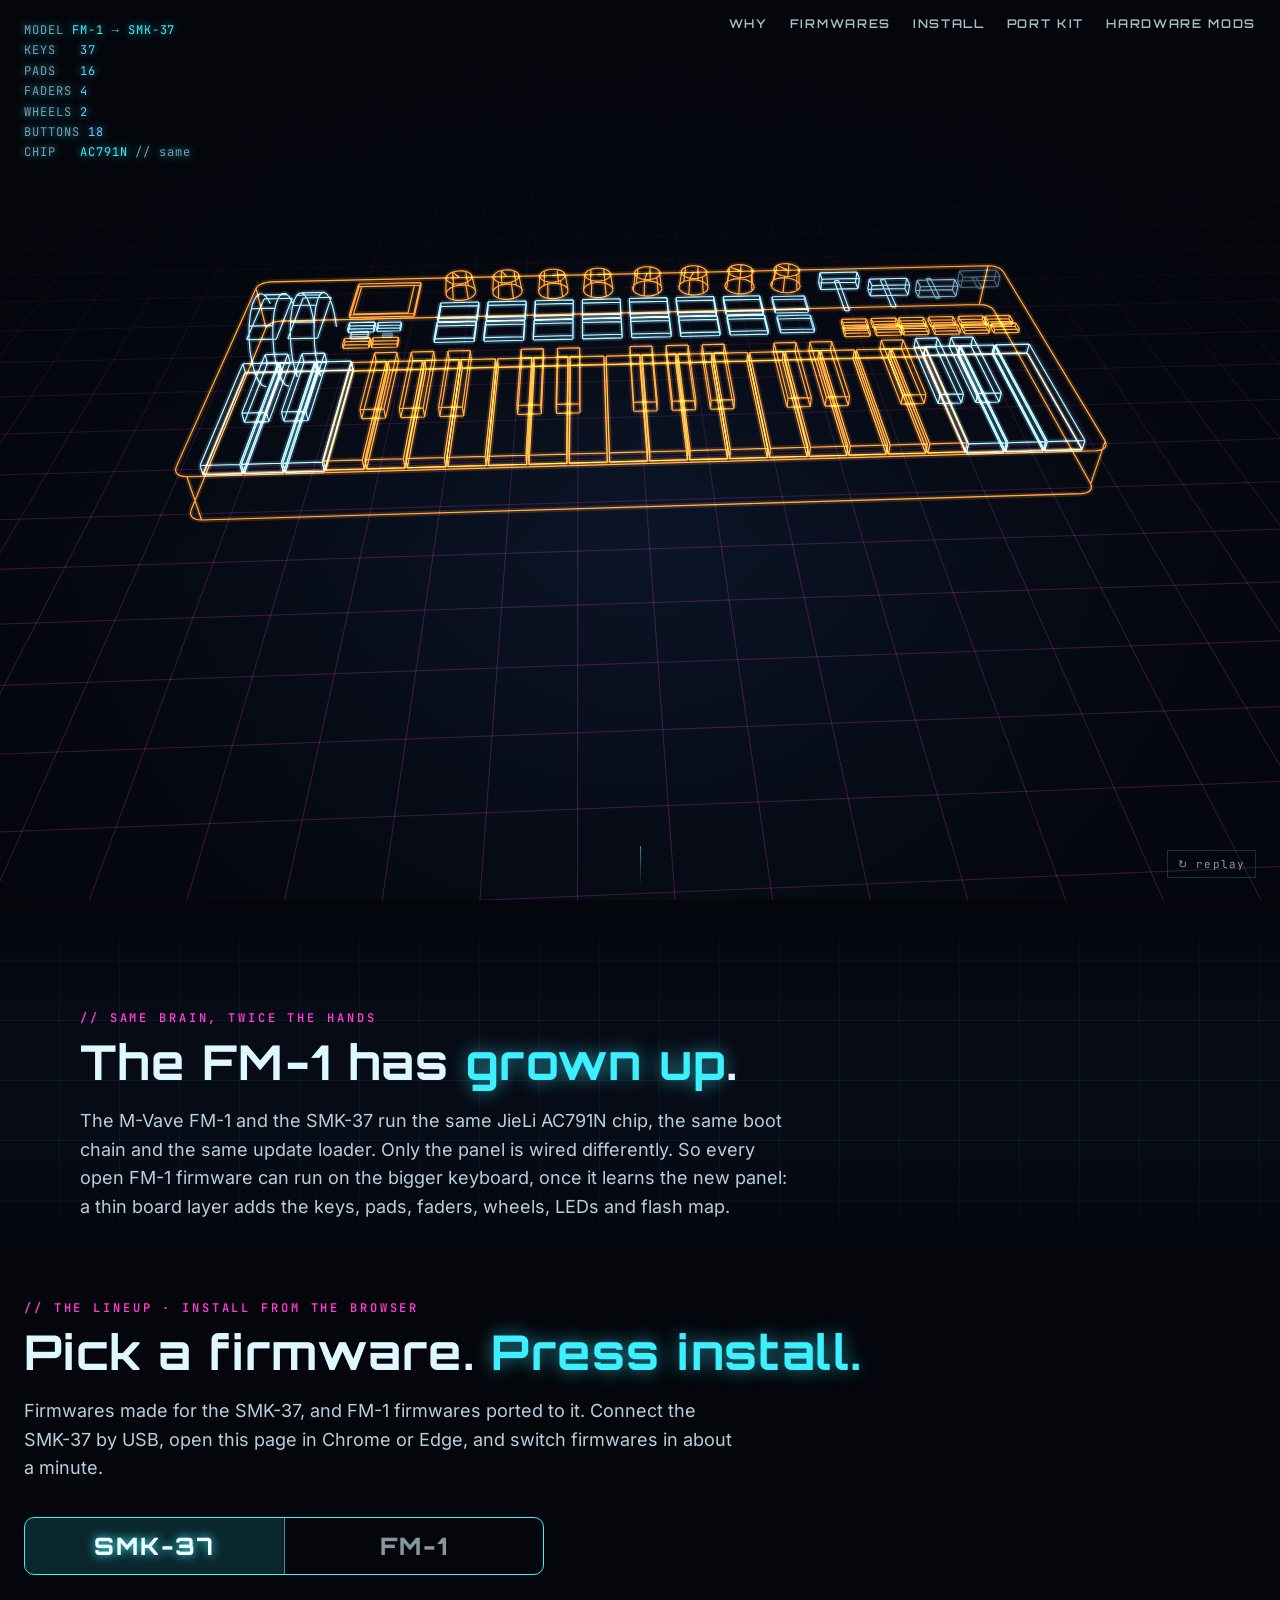
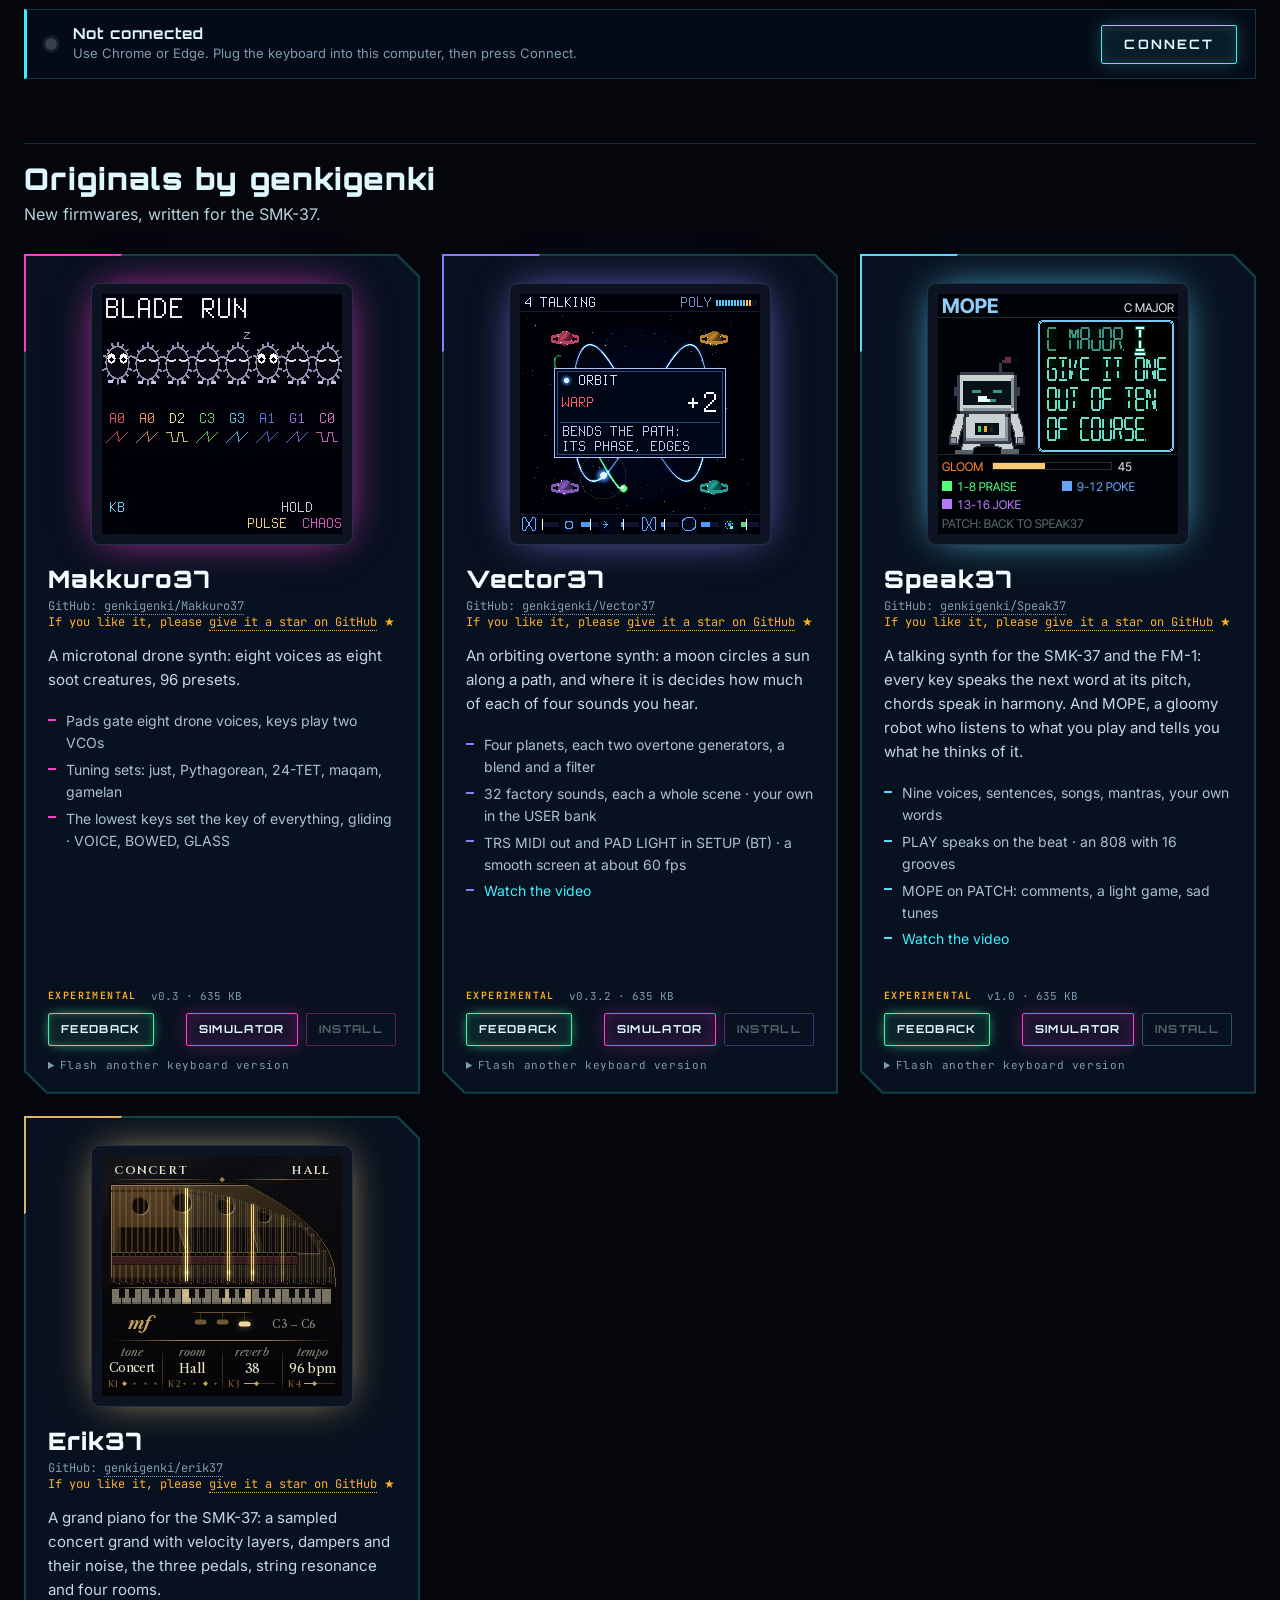
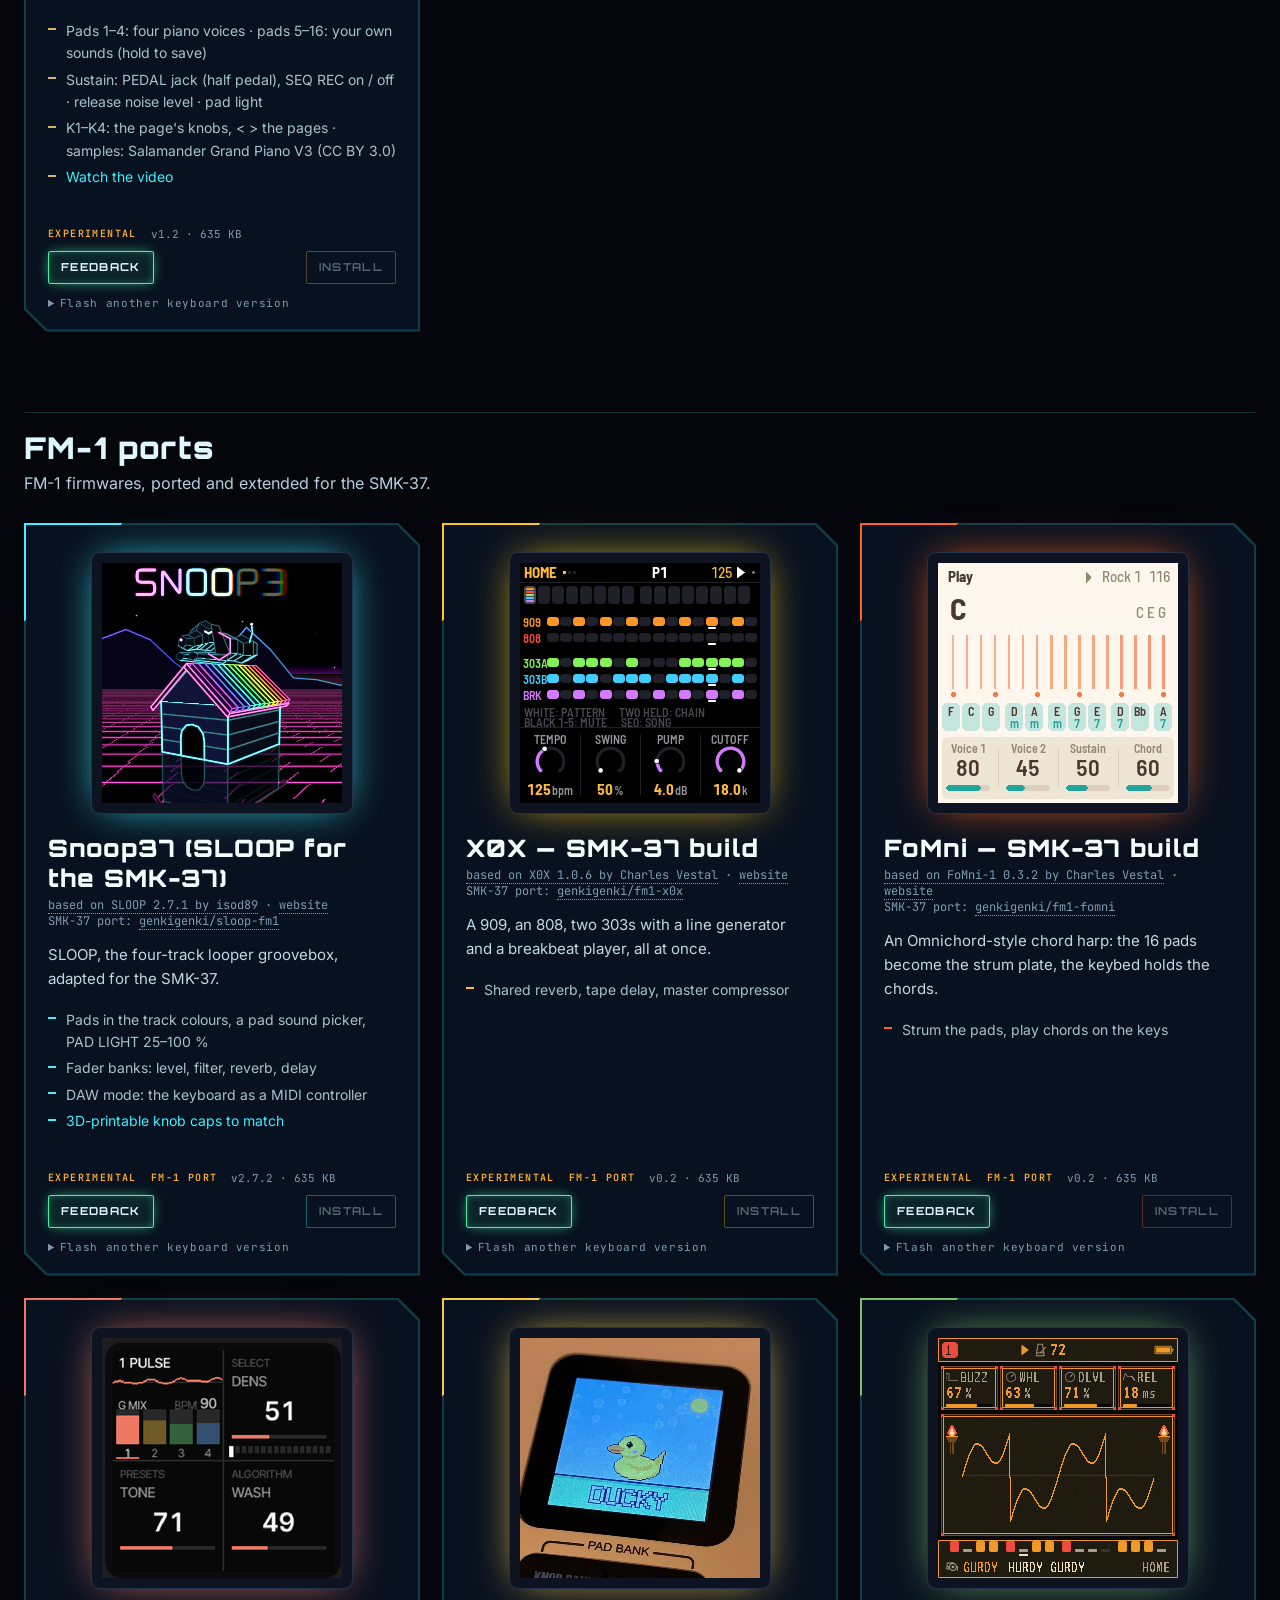
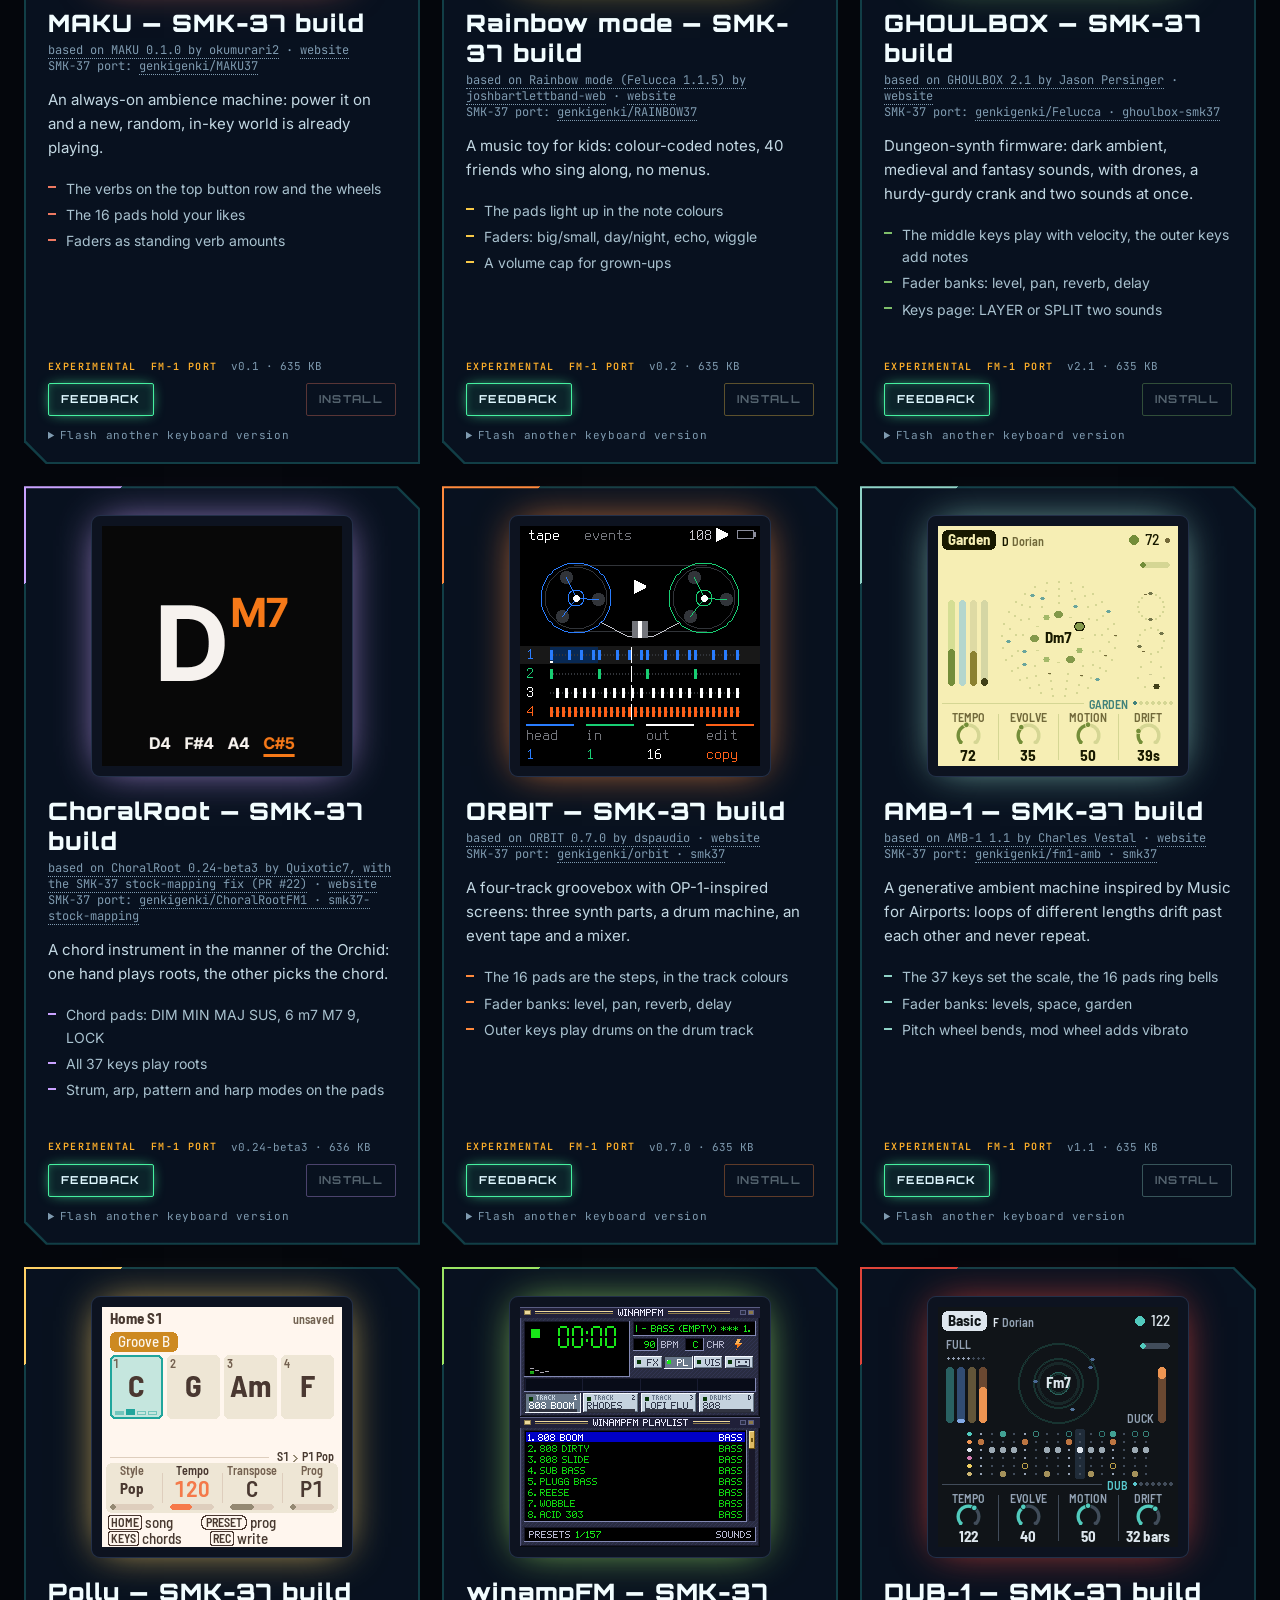
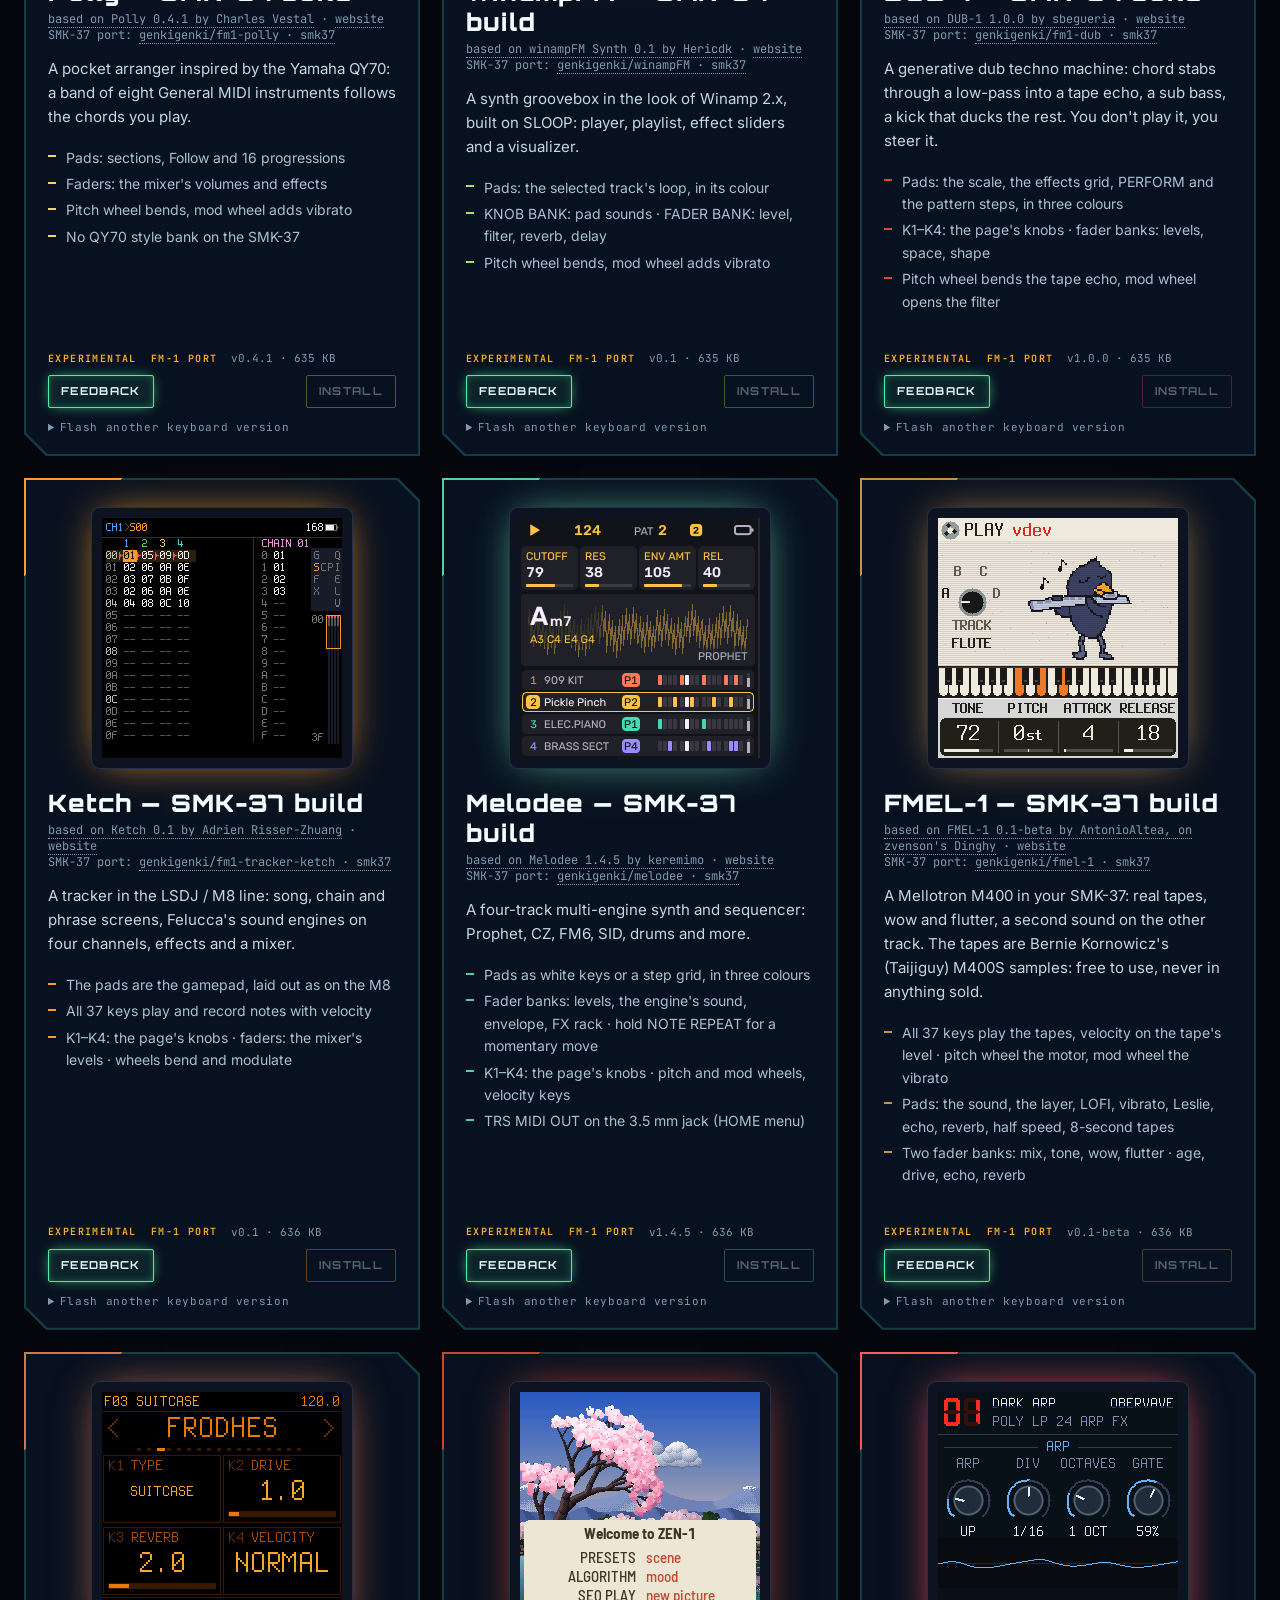
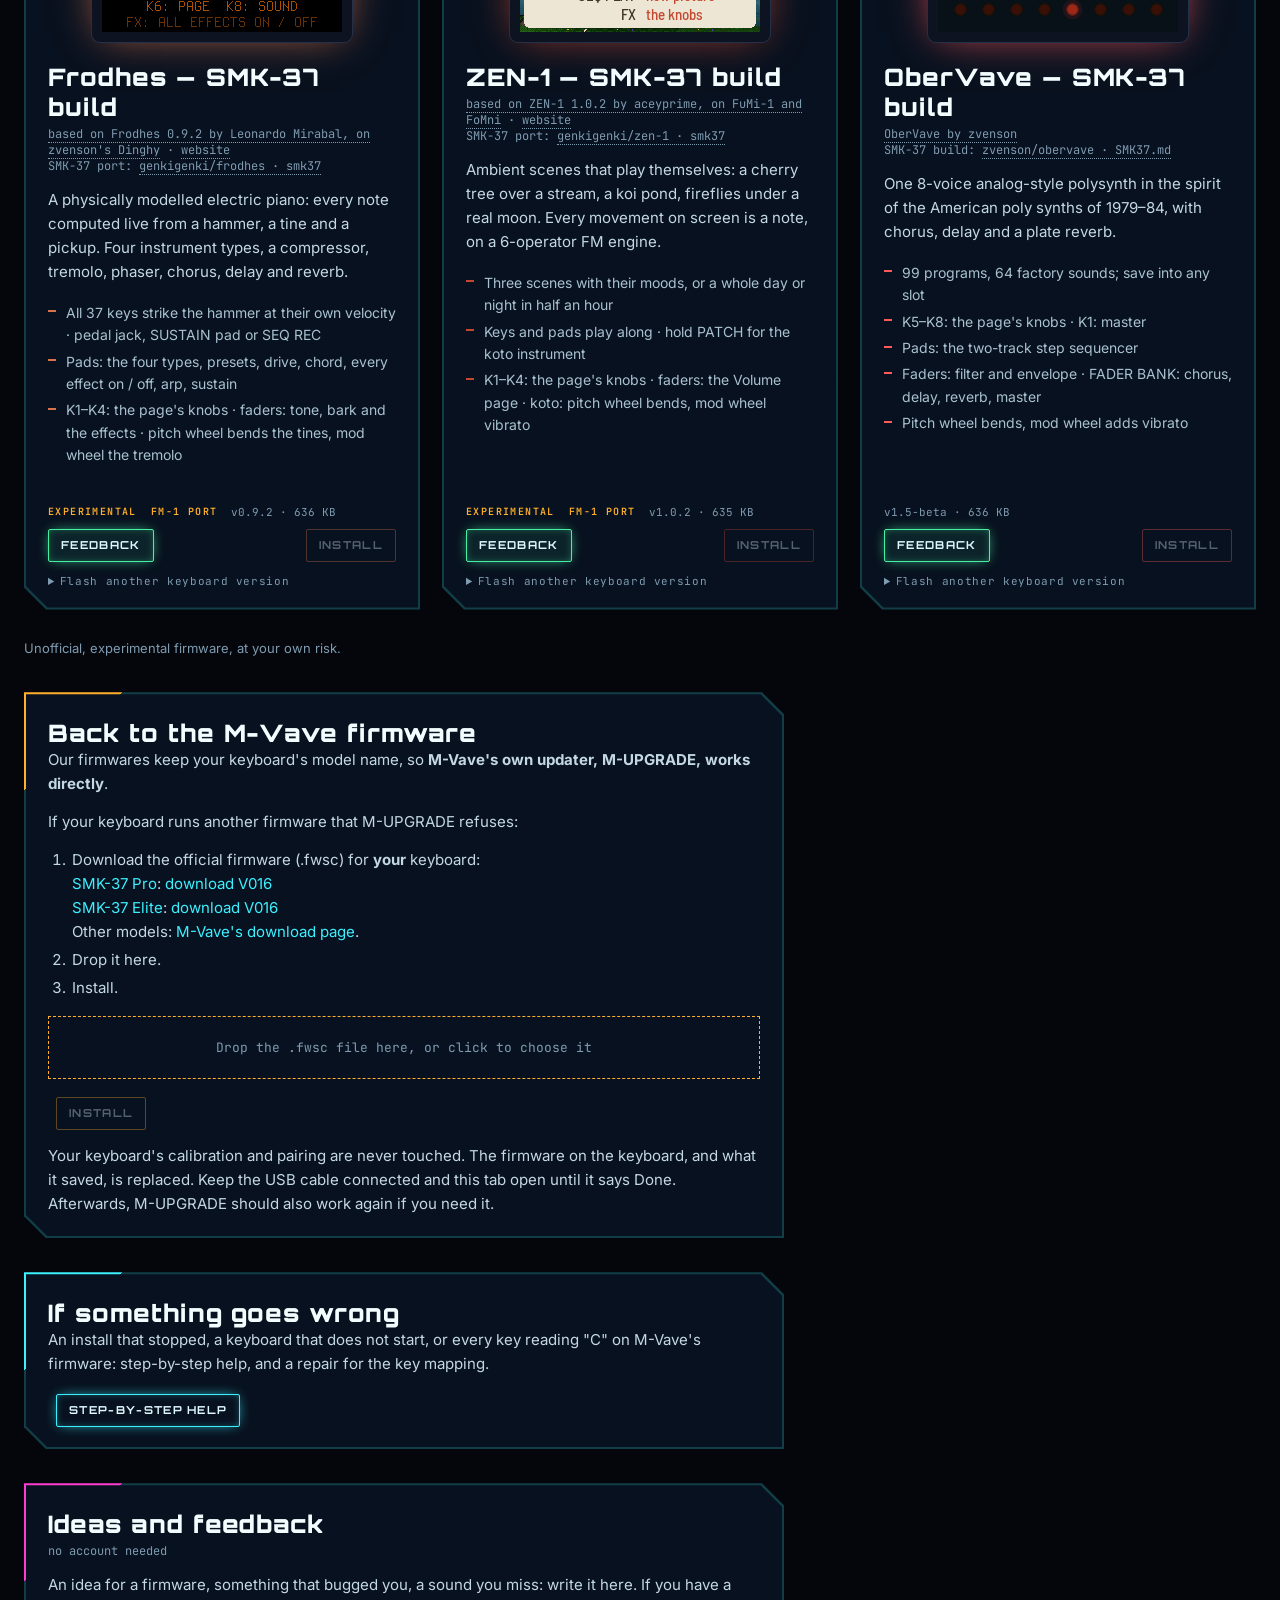
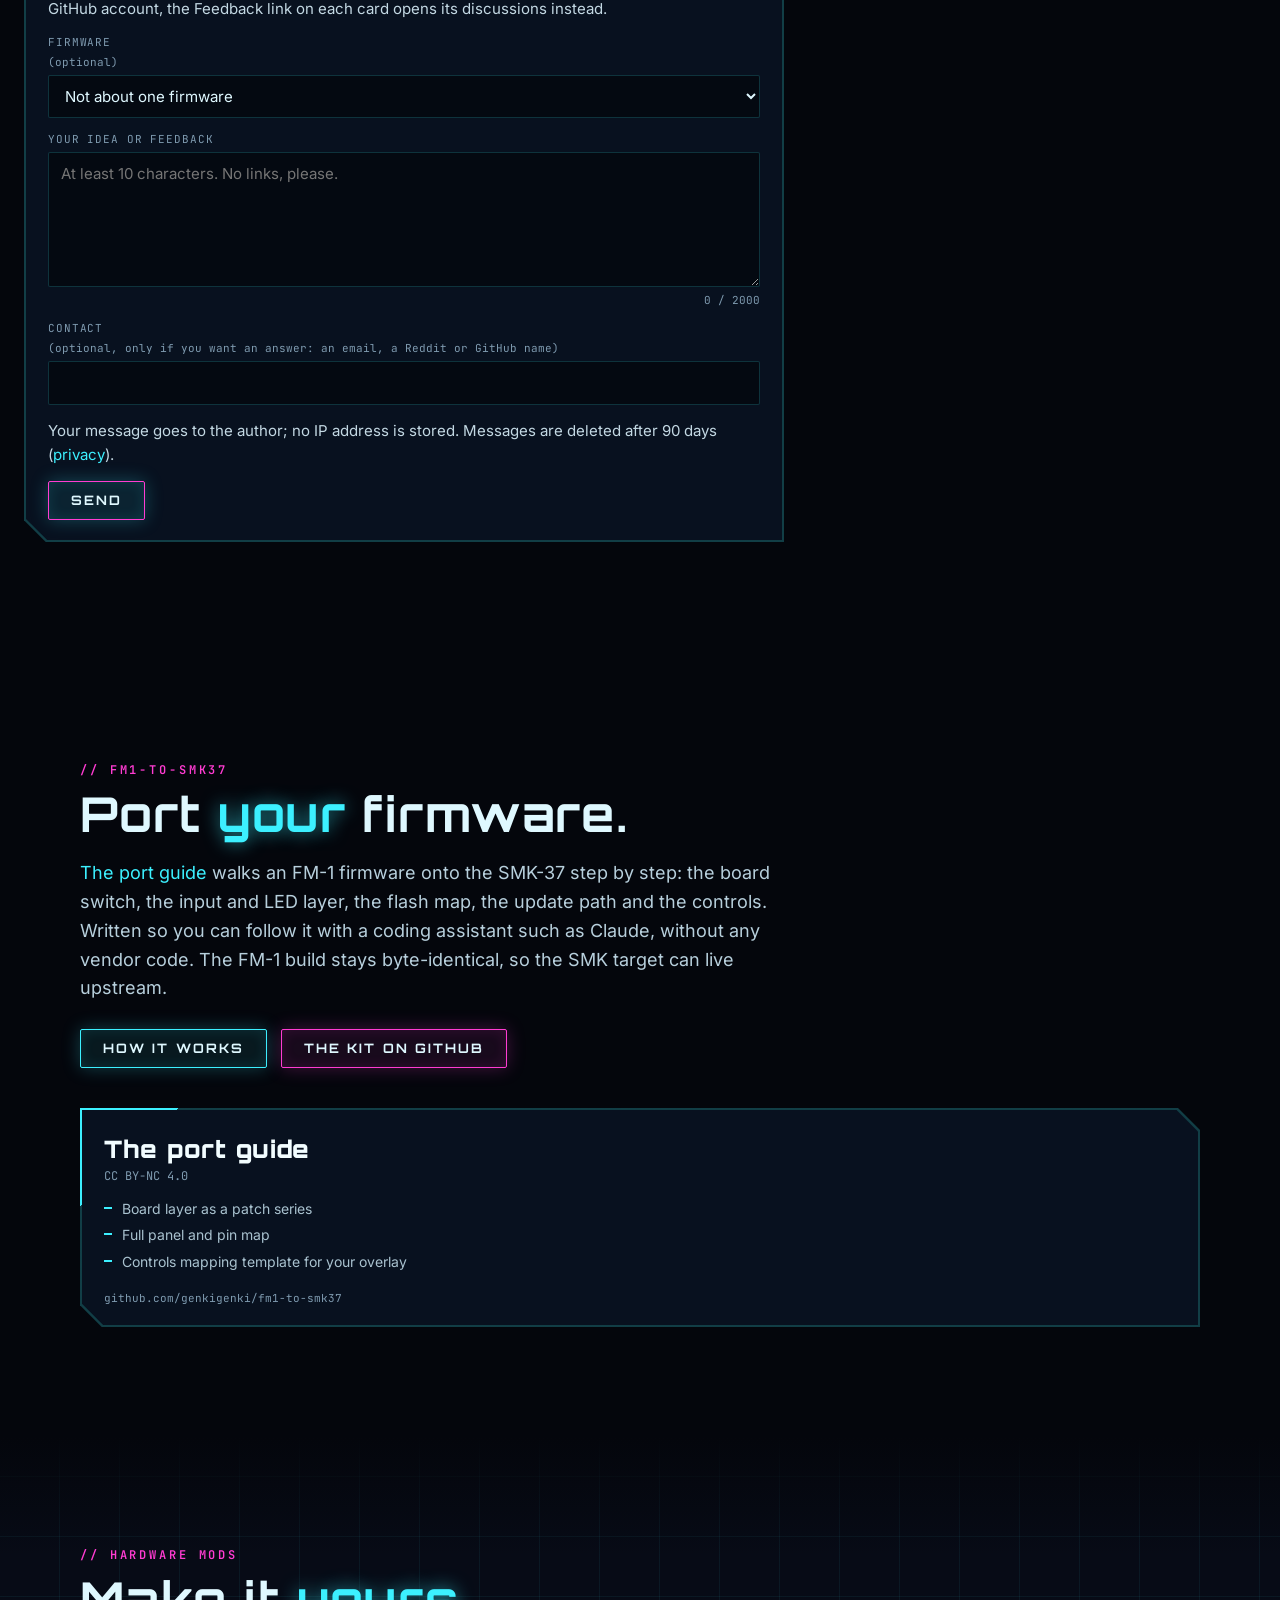
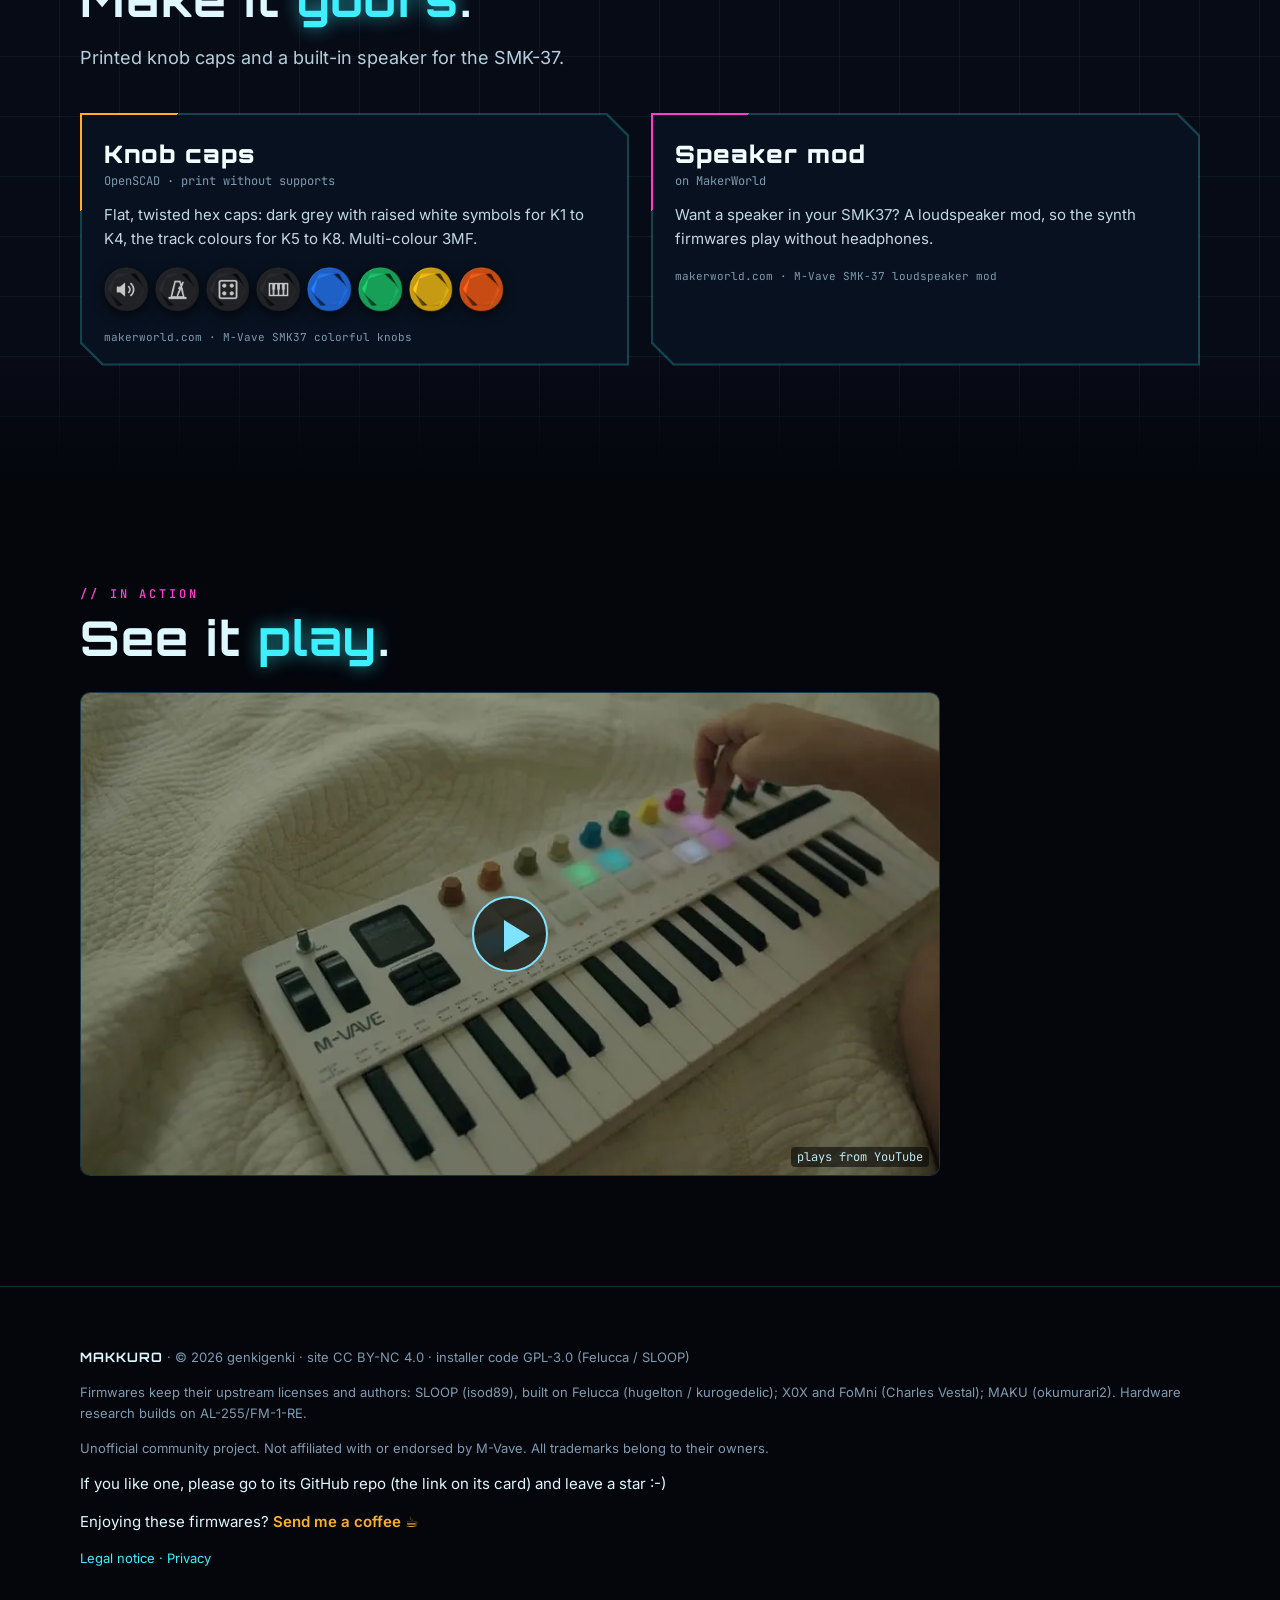
==== commit d987e649: "The plain address opens the SMK-37 tab (the FM-1 tab only with #fm1)" ====
--- a/index.html
+++ b/index.html
@@ -2132,33 +2132,32 @@
 })();
 </script>
 <script>
-/* the device selector: SMK-37 or FM-1 (#fm1 in the address, remembered; Connect switches to what it finds) */
+/* the device selector: SMK-37 or FM-1 (#fm1 in the address; the plain address is always the SMK-37; Connect switches
+ * to what it finds) */
 (() => {
   const btns = document.querySelectorAll(".devbtn");
-  const set = (d, keep) => {
+  const set = (d) => {
     d = d === "fm1" ? "fm1" : "smk";
     document.body.dataset.dev = d;
     btns.forEach((b) => b.setAttribute("aria-checked", String(b.dataset.dev === d)));
-    if (keep) { try { localStorage.setItem("smk37-dev", d); } catch (e) {} }
     const h = d === "fm1" ? "#fm1" : "";
     if (location.hash !== h && (h || location.hash === "#fm1")) history.replaceState(null, "", h || location.pathname + location.search);
   };
   window.setDev = set;
-  btns.forEach((b) => b.addEventListener("click", () => set(b.dataset.dev, true)));
-  let d = location.hash === "#fm1" ? "fm1" : "";
-  if (!d) { try { d = localStorage.getItem("smk37-dev") || ""; } catch (e) {} }
-  set(d || "smk", false);
+  btns.forEach((b) => b.addEventListener("click", () => set(b.dataset.dev)));
+  try { localStorage.removeItem("smk37-dev"); } catch (e) {}   // (the tab was remembered before: forgotten)
+  set(location.hash === "#fm1" ? "fm1" : "smk");
   // a card of the other tab (#fw-x, e.g. "on the SMK-37 too" on an FM-1 card): that tab, then the card
   const toCard = () => {
     const c = /^#fw-[a-z0-9-]+$/.test(location.hash) && document.getElementById(location.hash.slice(1));
     const fm1 = document.body.dataset.dev === "fm1";
     if (!c || (fm1 ? !!c.dataset.fm1 : !c.dataset.community)) return;   // (shown on this tab)
-    set(fm1 ? "smk" : "fm1", true);
+    set(fm1 ? "smk" : "fm1");
     c.scrollIntoView({ block: "start" });
   };
   toCard();
-  addEventListener("hashchange", () => { if (location.hash === "#fm1") set("fm1", true); else toCard(); });   // (the page already open: only the hash changes)
-  addEventListener("pageshow", (e) => { if (e.persisted && location.hash === "#fm1") set("fm1", true); });
+  addEventListener("hashchange", () => { if (location.hash === "#fm1") set("fm1"); else toCard(); });   // (the page already open: only the hash changes)
+  addEventListener("pageshow", (e) => { if (e.persisted && location.hash === "#fm1") set("fm1"); });
 })();
 </script>
 <script type="module">
@@ -2886,7 +2885,7 @@
     }
     if (!SMK(dev.id) && !(FM1_PAGE && FM1(dev.id))) { led("err", dev.id.text + ": not an SMK-37", "These packages are for the M-Vave SMK-37 keyboards only (SMK-37 Pro, Elite, MKE-P37)."); return; }
     detected = modelOf(dev.id);
-    if (window.setDev) window.setDev(detected === "fm1" ? "fm1" : "smk", true);
+    if (window.setDev) window.setDev(detected === "fm1" ? "fm1" : "smk");
     showModels();
     if (detected === "fm1") {                              // (a page with FM-1 packages)
       led("on", "FM-1 connected", (IS_OTA_ID(dev.id) ? "In update mode (" + dev.id.text + ")" : "Running " + dev.id.text) + " · port " + dev.name +
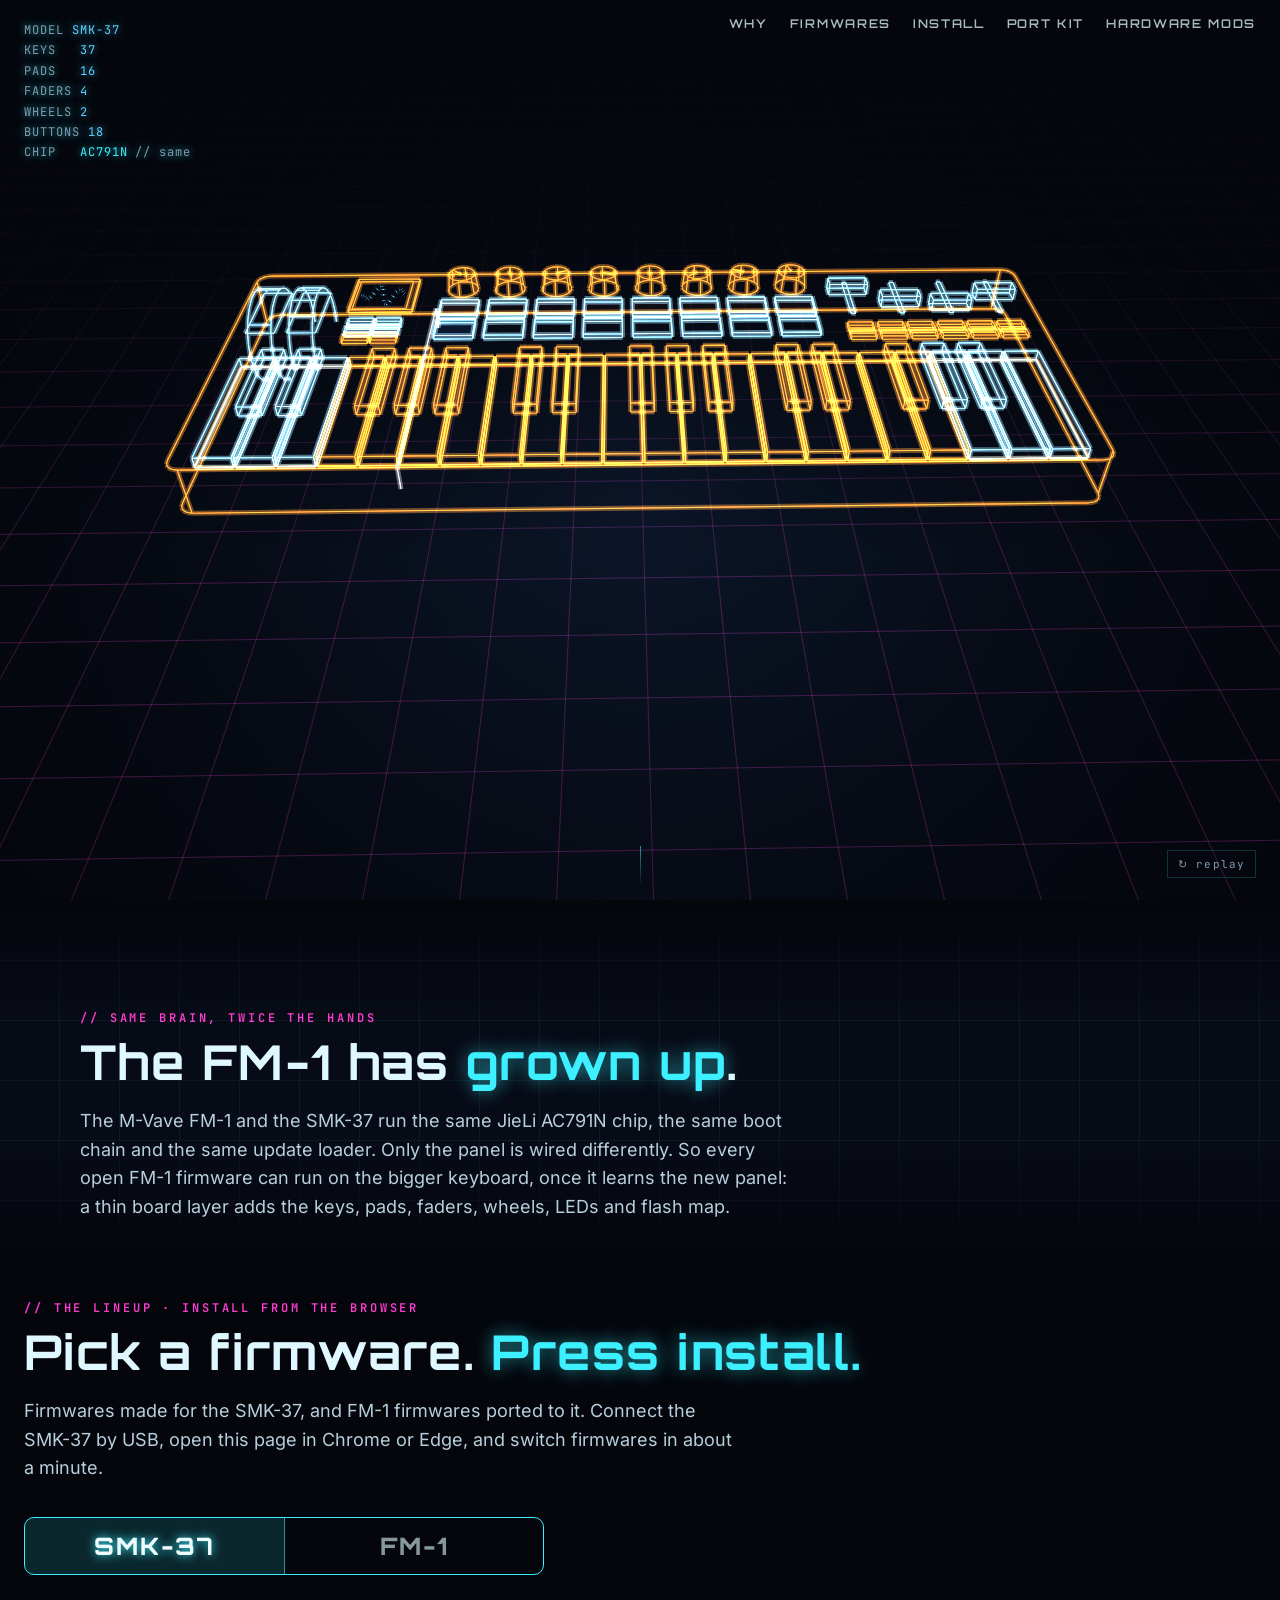
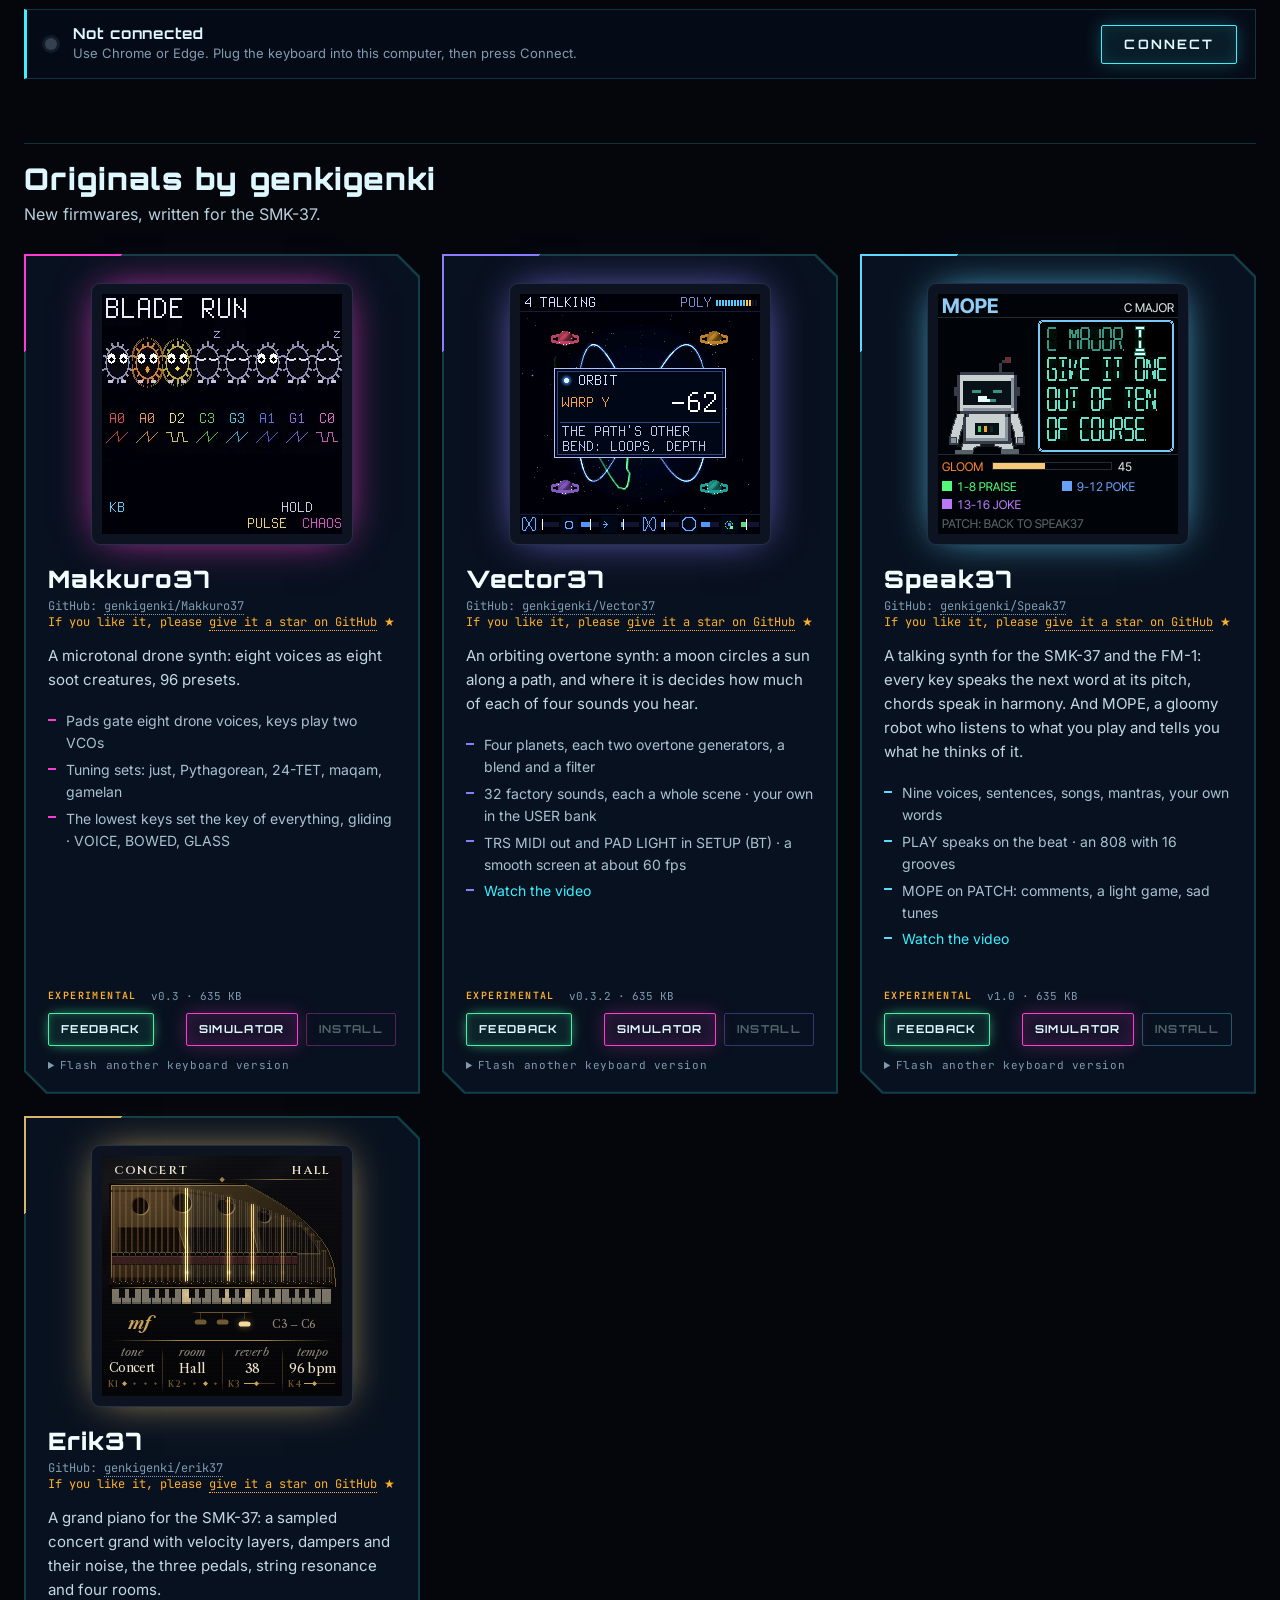
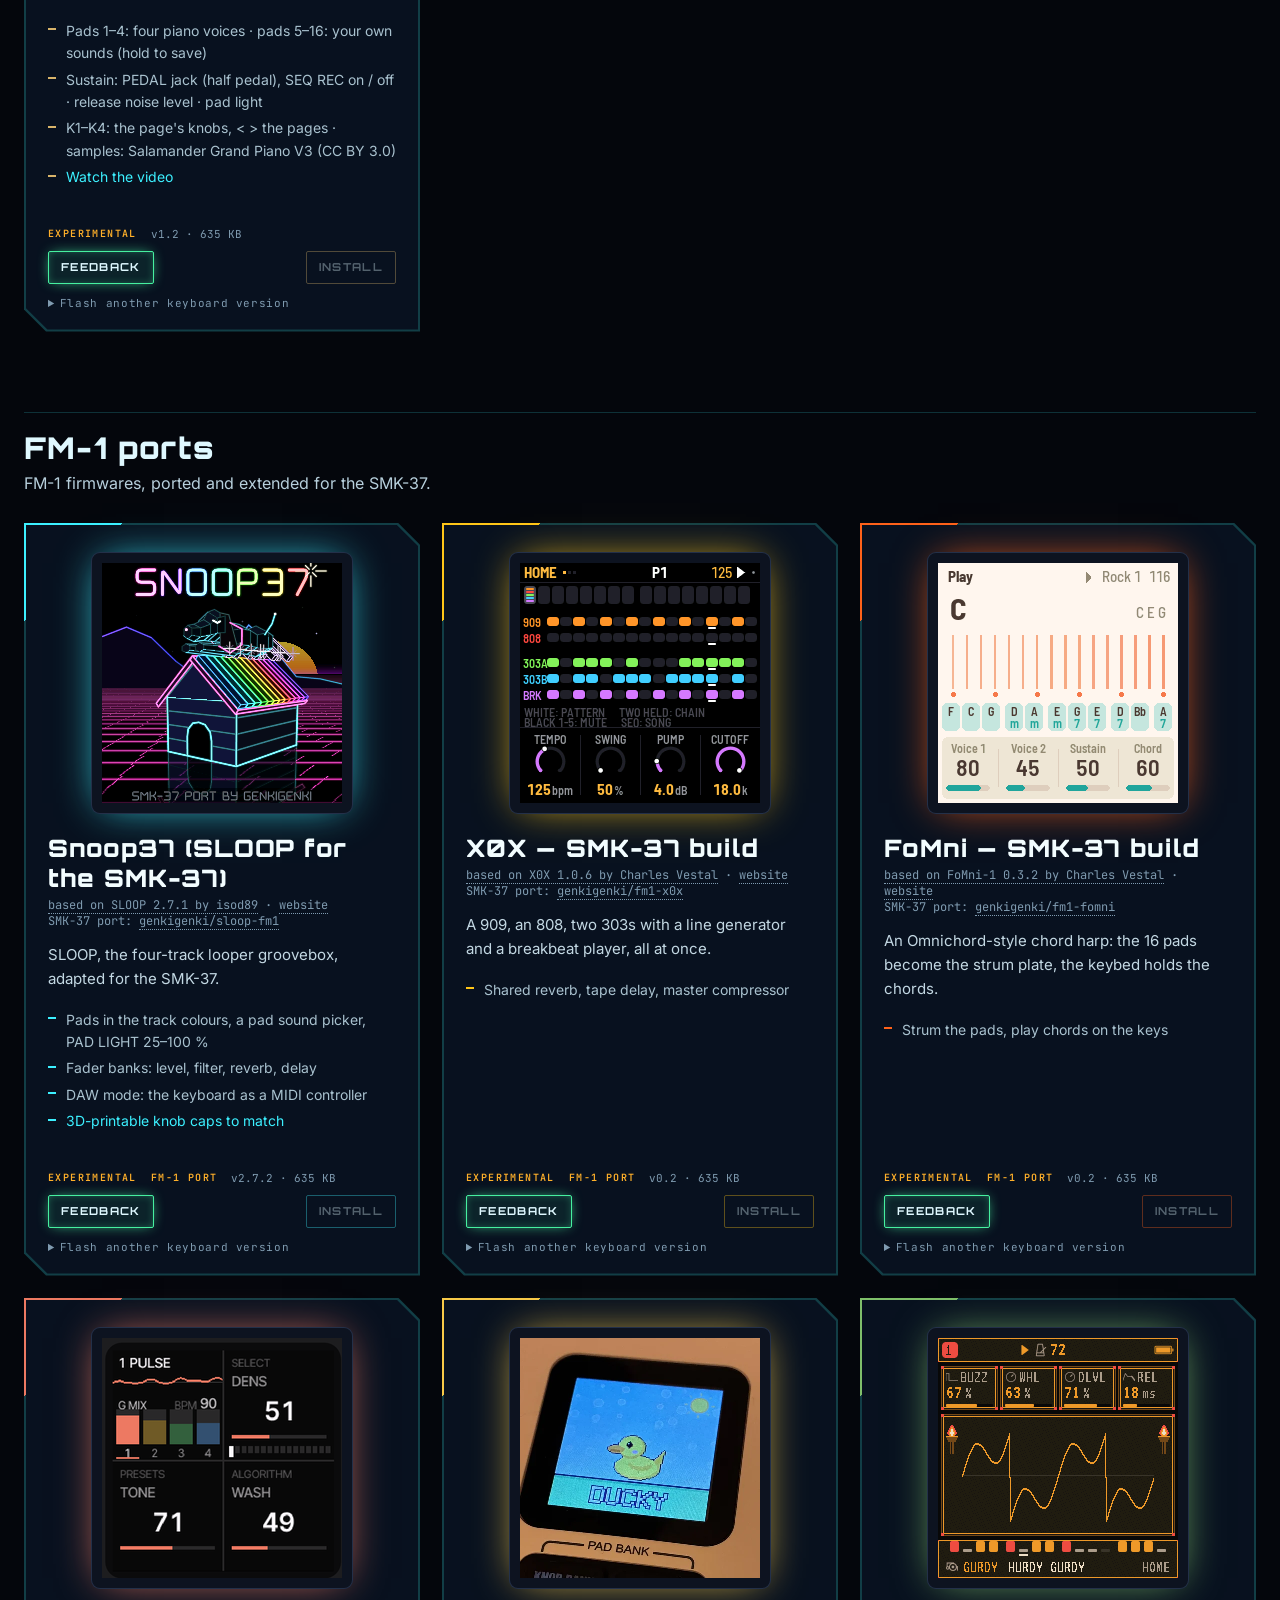
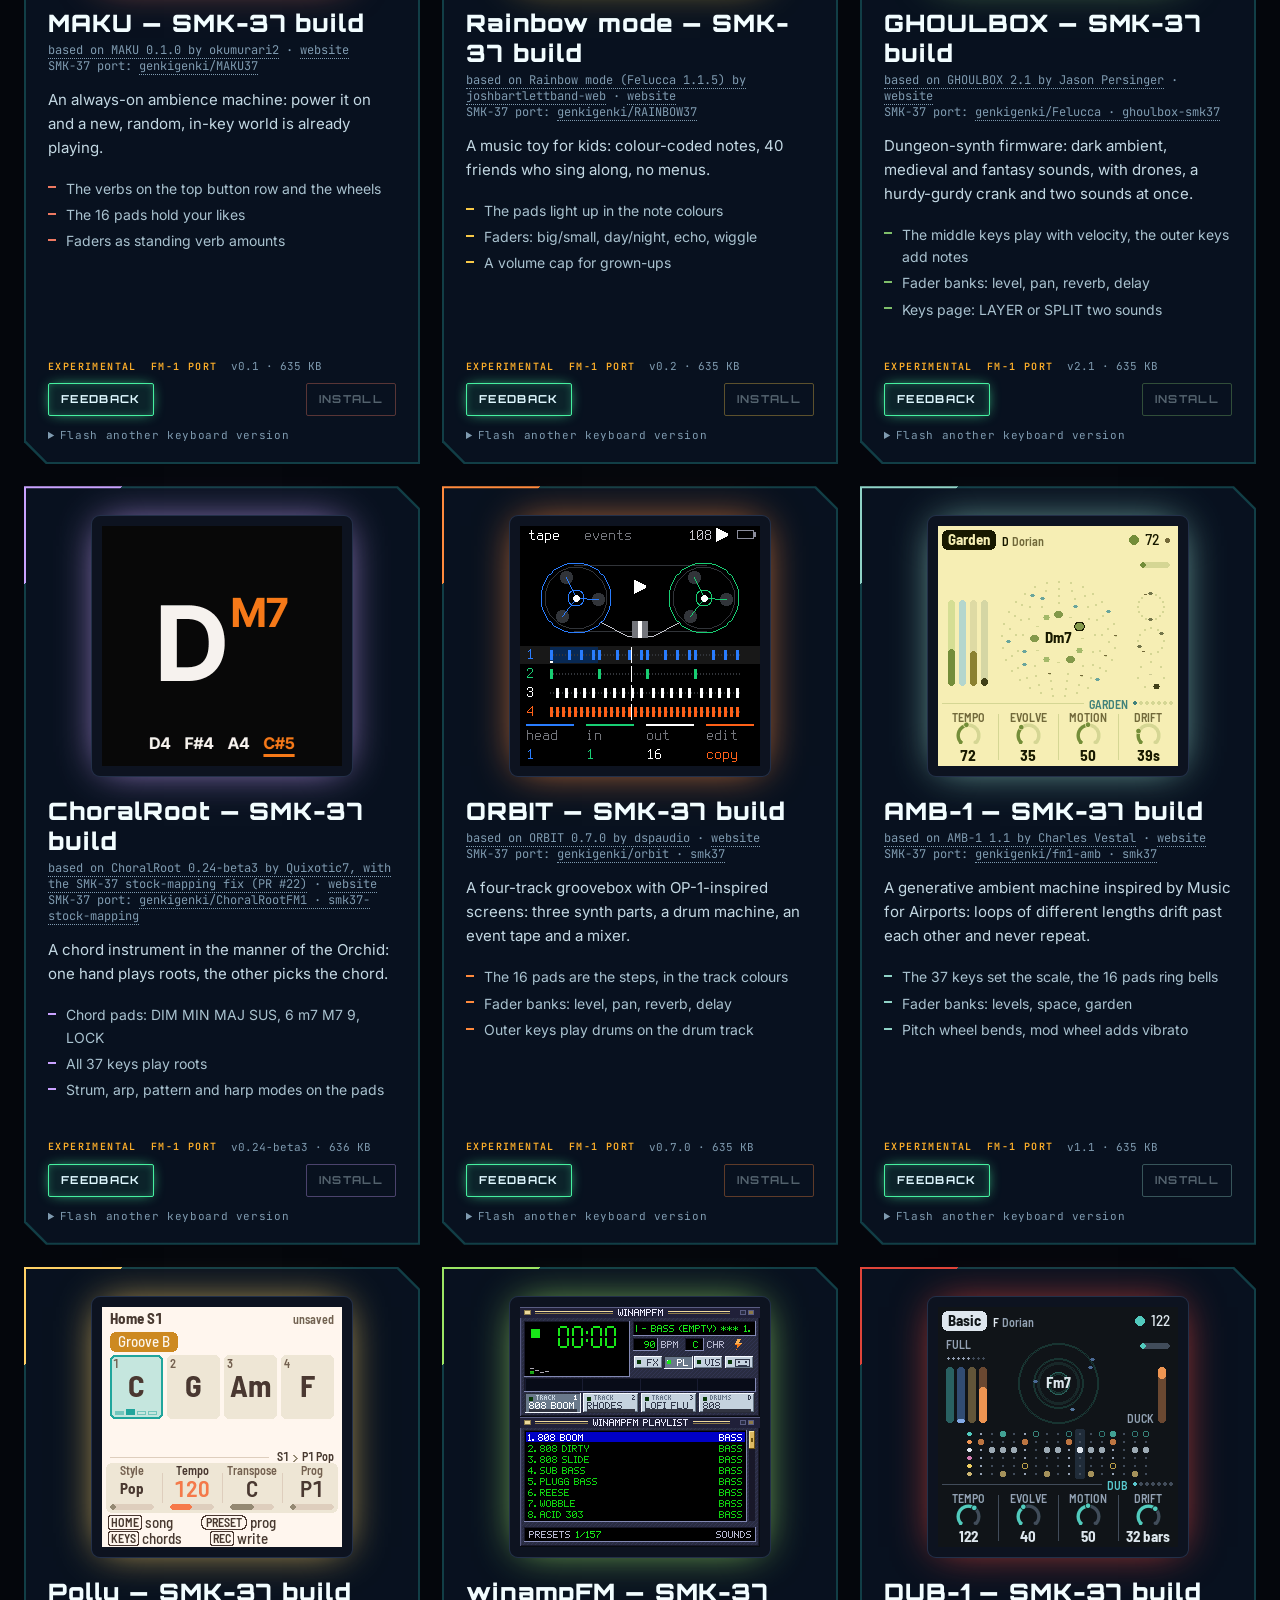
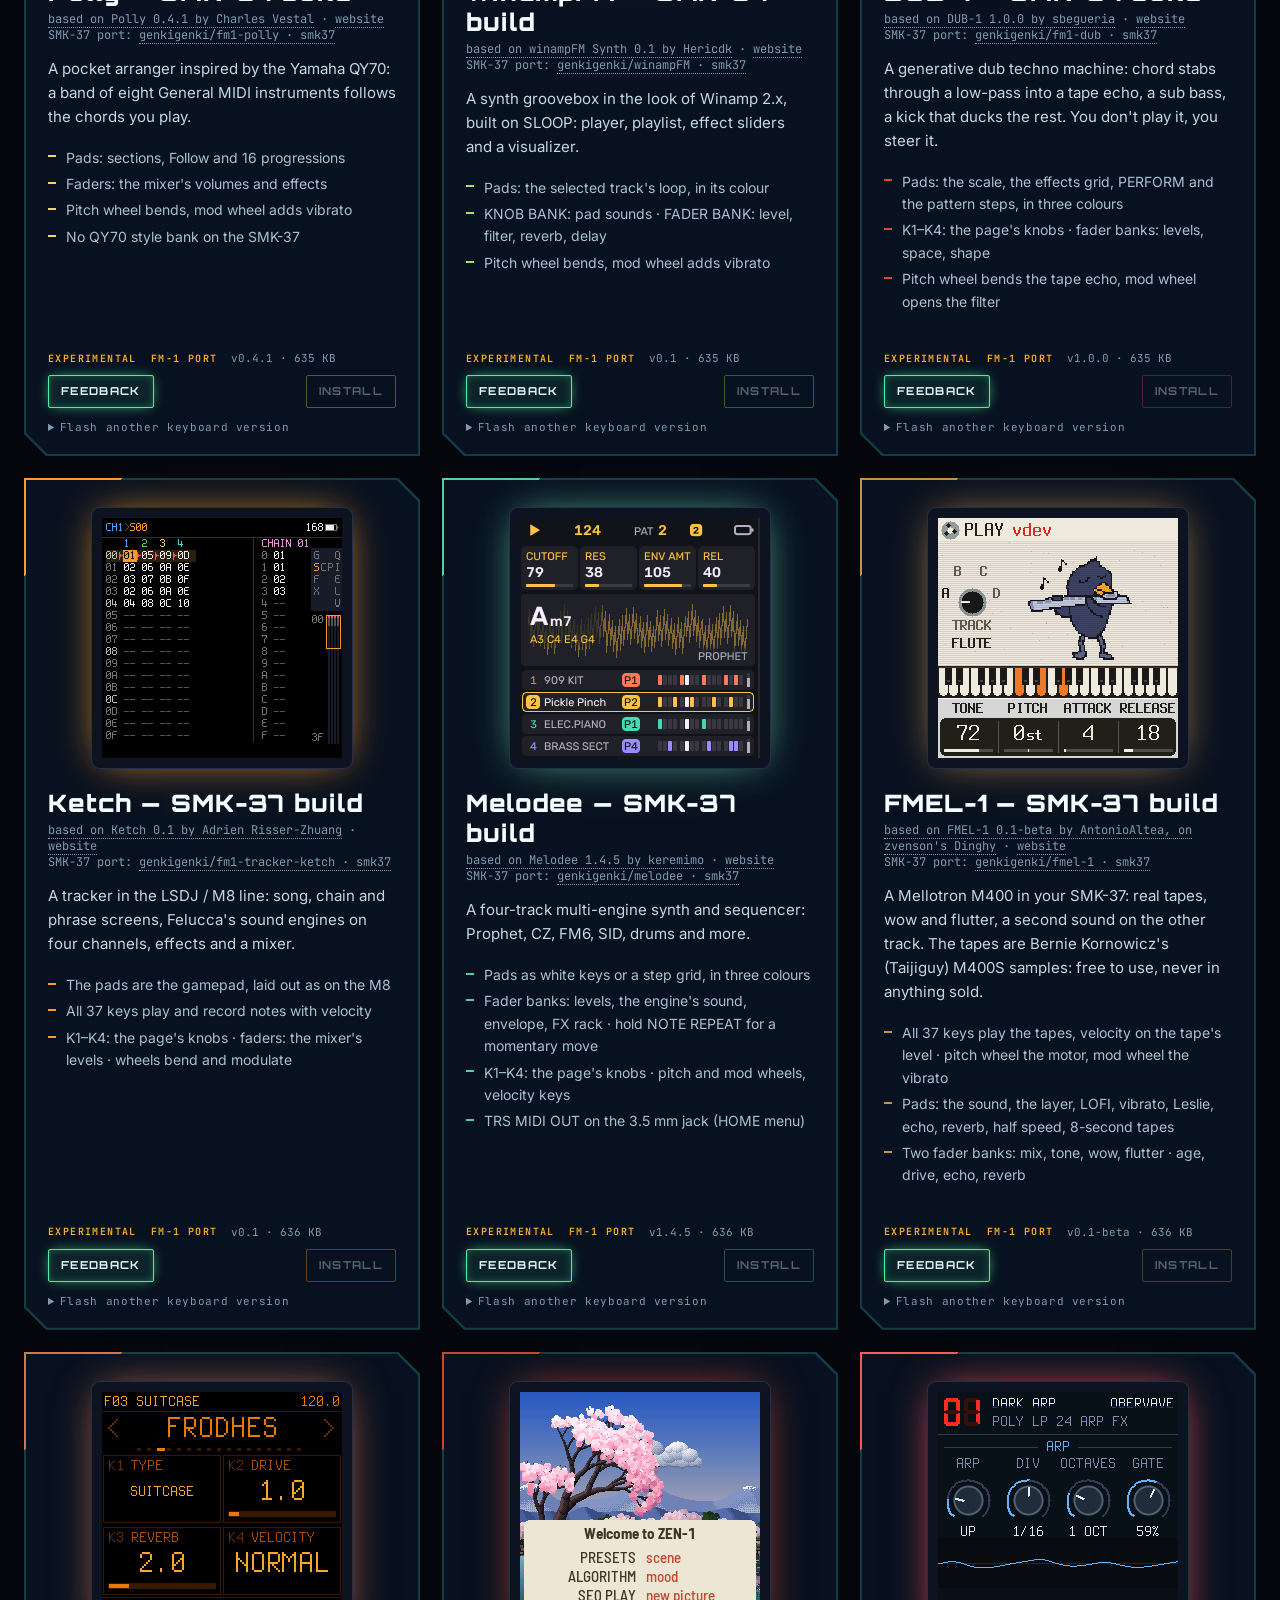
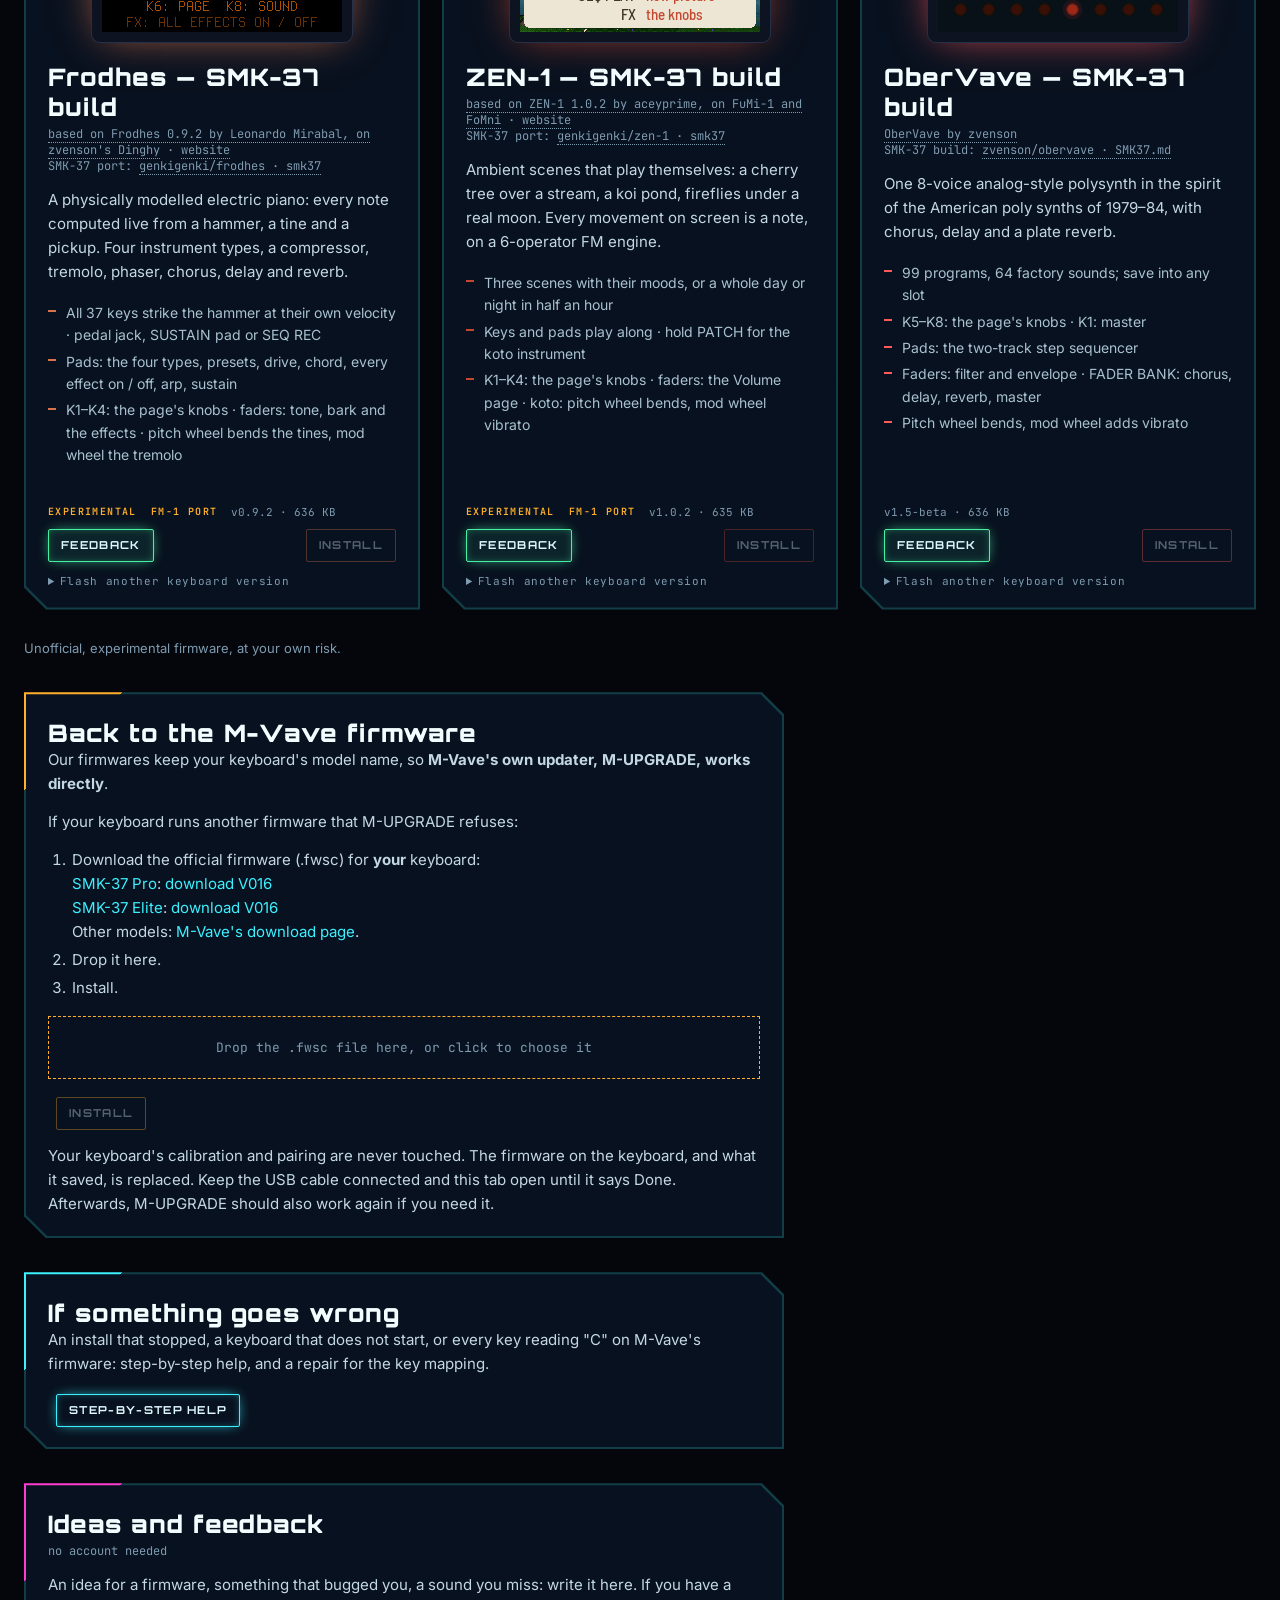
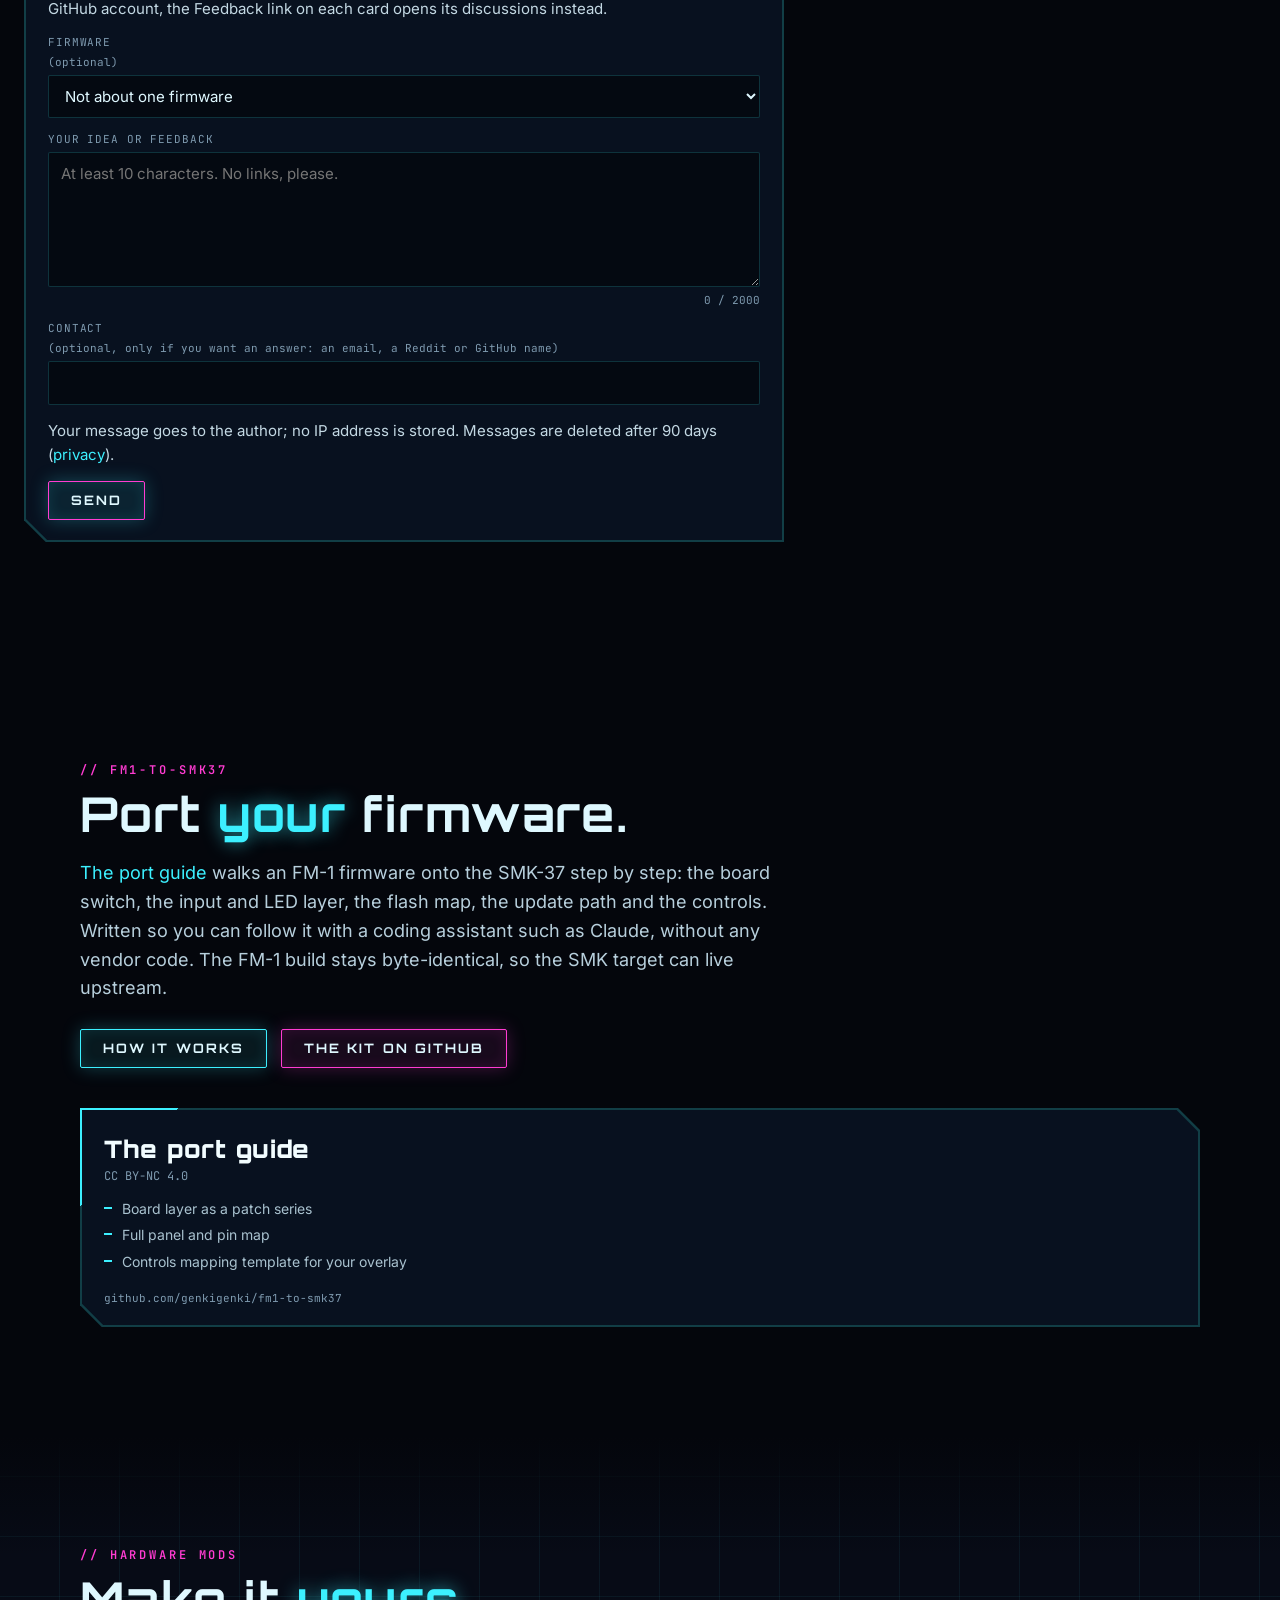
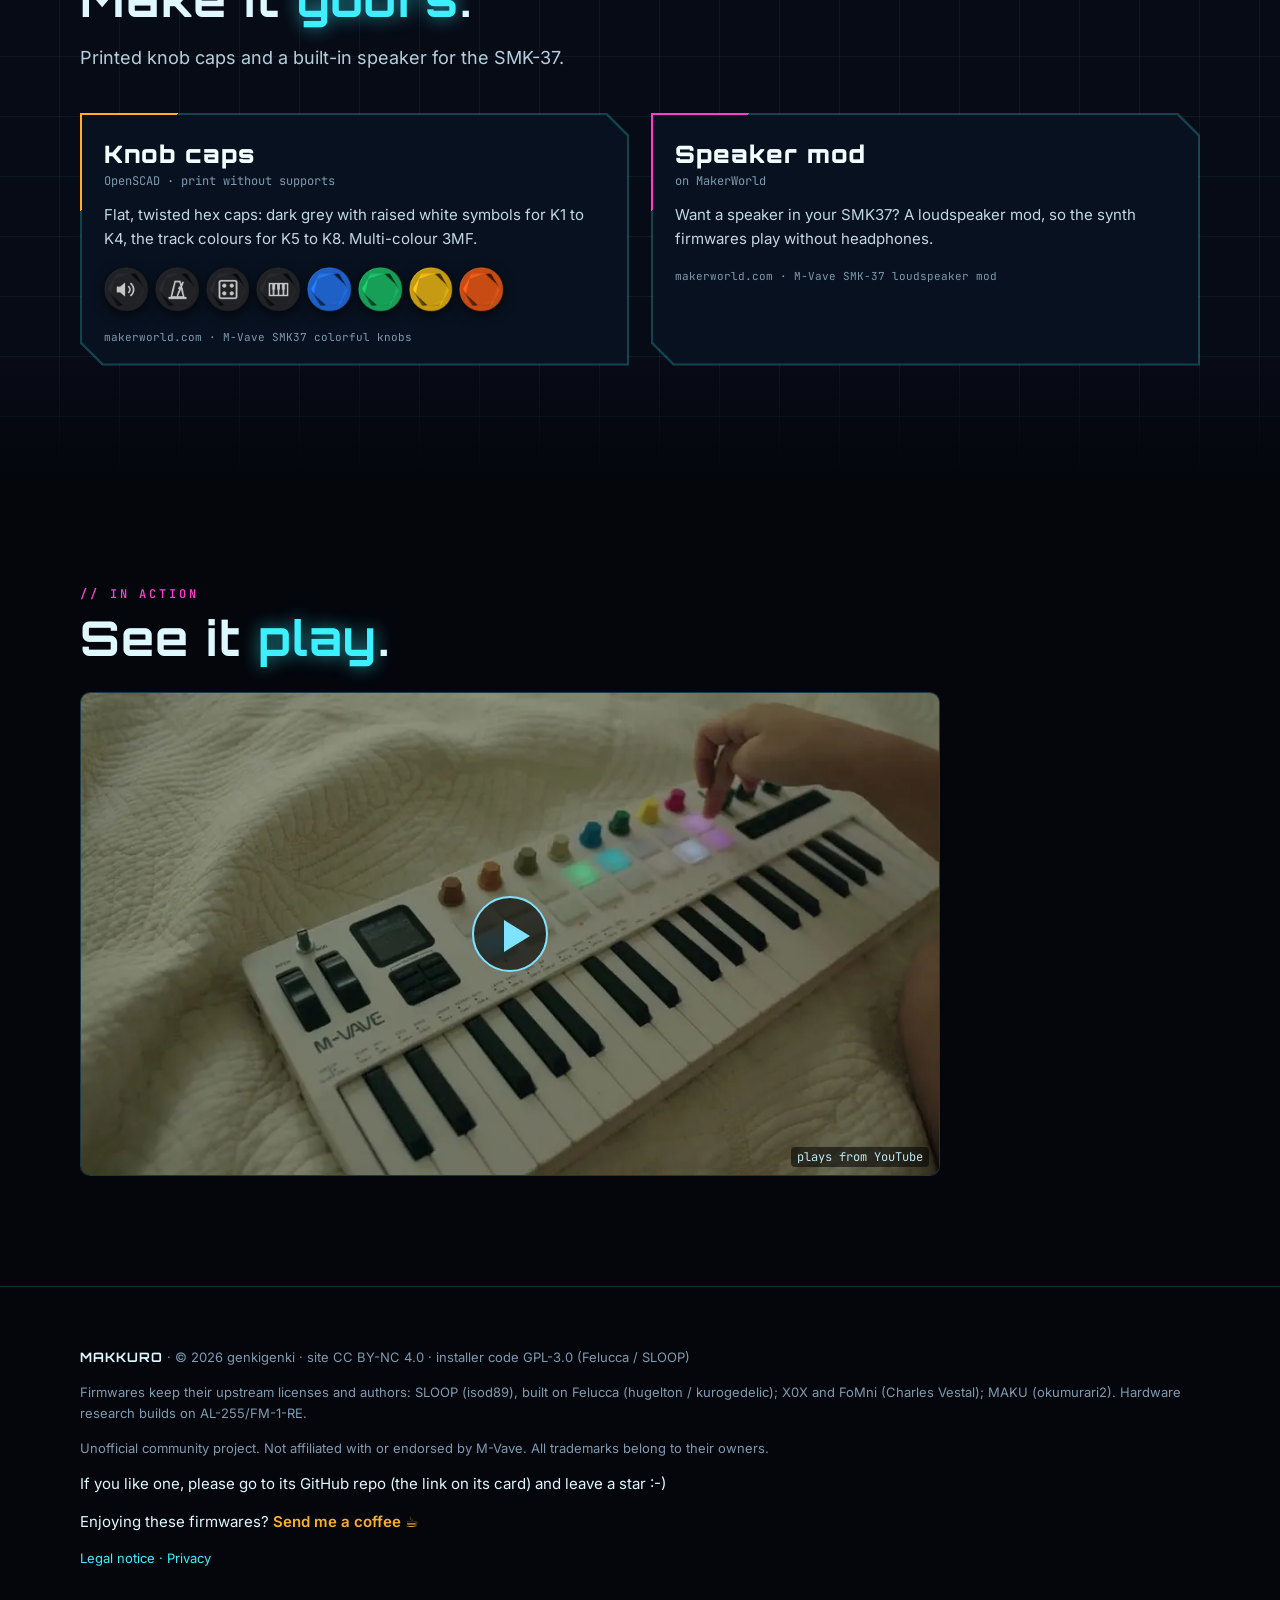
==== commit fc341d98: "FM-1 tab: GR!MM 1.0, FMini-1 1.8.0, Clipper 1.1 (experimental); OberVave 1.5.3, DUB-1 1.3.0" ====
--- a/index.html
+++ b/index.html
@@ -977,6 +977,19 @@
           <a class="onsmk" href="#fw-choralroot" title="ChoralRoot — SMK-37 build">on the SMK-37 too ↗</a></div>
           <span class="act"><a class="btn alt" href="https://quixotic7.github.io/ChoralRootFM1/emu/">Simulator</a><button class="btn inst" type="button" data-fw="fm1-choralroot" disabled>Install</button></span></div>
       </article>
+      <article class="card fw reveal" id="fw-fm1-clipper" data-fw="fm1-clipper" data-fm1="1" data-community="1" data-name="Clipper" style="--c: #3fa9f5">
+        <span class="likebox" hidden><button class="heart" type="button" aria-pressed="false" aria-label="Like Clipper" title="Like">&#x2661;&#xfe0e;</button><b class="cl">0</b><span class="sr"> likes</span></span>
+        <div class="screen"><img src="assets/fm1/fm1-clipper.webp" width="240" height="240" loading="lazy" alt="Clipper, from the project"></div>
+        <h3><a href="https://isod89.github.io/clipper-fm1/webapp/installer/">Clipper</a></h3>
+        <div class="from">by isod89 · GPL-3.0<br><a href="https://isod89.github.io/clipper-fm1/webapp/installer/">website</a> · <a href="https://github.com/isod89/clipper-fm1">source</a> · <a href="https://github.com/isod89/clipper-fm1/releases/tag/v1.1-experimental">release v1.1-experimental</a></div>
+        <p>A deep synthesizer grown out of SLOOP: 23 engines and 407 sounds, a hybrid voice of three oscillators and two filters, a modulation matrix and a browser editor for every parameter.</p>
+        
+        <div class="foot"><div class="info"><span class="tag">FM-1</span><span class="tag">pre-release</span>
+          <span class="meta">v1.1-experimental · 595 KB</span>
+          <span class="cnt" hidden title="Installs on the FM-1"><span aria-hidden="true">↓</span> <b class="ci">0</b> <i>FM-1</i><span class="sr"> installs</span></span>
+          <span class="reqbox" hidden><button class="req" type="button" aria-pressed="false" title="Ask for an SMK-37 port of Clipper">Request SMK-37 port</button><b class="cr">0</b><span class="sr"> requests</span></span></div>
+          <span class="act"><button class="btn inst" type="button" data-fw="fm1-clipper" disabled>Install</button></span></div>
+      </article>
       <article class="card fw reveal" id="fw-fm1-coralflower" data-fw="fm1-coralflower" data-fm1="1" data-community="1" data-name="CoralFlower" style="--c: #5ec8a0">
         <span class="likebox" hidden><button class="heart" type="button" aria-pressed="false" aria-label="Like CoralFlower" title="Like">&#x2661;&#xfe0e;</button><b class="cl">0</b><span class="sr"> likes</span></span>
         <div class="screen"><img src="assets/fm1/fm1-coralflower.webp" width="240" height="240" loading="lazy" alt="CoralFlower, from the project"></div>
@@ -1020,11 +1033,11 @@
         <span class="likebox" hidden><button class="heart" type="button" aria-pressed="false" aria-label="Like DUB-1" title="Like">&#x2661;&#xfe0e;</button><b class="cl">0</b><span class="sr"> likes</span></span>
         <div class="screen"><img src="assets/fm1/fm1-dub-smk37.webp" width="240" height="240" loading="lazy" alt="DUB-1, on the SMK-37 display"></div>
         <h3><a href="https://sbegueria.github.io/fm1-dub/">DUB-1</a></h3>
-        <div class="from">by sbegueria · GPL-3.0<br><a href="https://sbegueria.github.io/fm1-dub/">website</a> · <a href="https://github.com/sbegueria/fm1-dub">source</a> · <a href="https://github.com/sbegueria/fm1-dub/releases/tag/v1.2.0">release v1.2.0</a></div>
-        <p>Self-playing dub techno: chord stabs into tape echo, sub bass grooves and a ducking kick, and you steer the filter, feedback and arrangement.</p>
-        
-        <div class="foot"><div class="info"><span class="tag">FM-1</span>
-          <span class="meta">v1.2.0 · 595 KB</span>
+        <div class="from">by sbegueria · GPL-3.0<br><a href="https://sbegueria.github.io/fm1-dub/">website</a> · <a href="https://github.com/sbegueria/fm1-dub">source</a> · <a href="https://github.com/sbegueria/fm1-dub/releases/tag/v1.3.0">release v1.3.0</a></div>
+        <p>Self-playing dub techno: chord stabs into a dissolving echo, sub bass grooves, a ducking kick and a noise voice; you steer the chords ahead, the filter, the echo and the arrangement.</p>
+        
+        <div class="foot"><div class="info"><span class="tag">FM-1</span>
+          <span class="meta">v1.3.0 · 595 KB</span>
           <span class="cnt" hidden title="Installs on the FM-1"><span aria-hidden="true">↓</span> <b class="ci">0</b> <i>FM-1</i><span class="sr"> installs</span></span>
           <a class="onsmk" href="#fw-dub" title="DUB-1 — SMK-37 build">on the SMK-37 too ↗</a></div>
           <span class="act"><a class="btn alt" href="https://sbegueria.github.io/fm1-dub/emu/">Simulator</a><button class="btn inst" type="button" data-fw="fm1-dub" disabled>Install</button></span></div>
@@ -1166,11 +1179,24 @@
         <div class="from">by Antonio Altea · GPL-3.0<br><a href="https://antonioaltea.github.io/fmel-1/">website</a> · <a href="https://github.com/AntonioAltea/fmel-1">source</a> · <a href="https://github.com/AntonioAltea/fmel-1/releases/tag/v1.0">release v1.0</a></div>
         <p>Plays recordings of real vintage tape-replay keyboard tapes, blends two sounds together and colours them with wow, flutter and lo-fi effects.</p>
         
-        <div class="foot"><div class="info"><span class="tag">FM-1</span><span class="tag">pre-release</span>
+        <div class="foot"><div class="info"><span class="tag">FM-1</span>
           <span class="meta">v1.0 · 595 KB</span>
           <span class="cnt" hidden title="Installs on the FM-1"><span aria-hidden="true">↓</span> <b class="ci">0</b> <i>FM-1</i><span class="sr"> installs</span></span>
           <a class="onsmk" href="#fw-fmel" title="FMEL-1 — SMK-37 build">on the SMK-37 too ↗</a></div>
           <span class="act"><a class="btn alt" href="https://antonioaltea.github.io/fmel-1/">Simulator</a><button class="btn inst" type="button" data-fw="fm1-fmel" disabled>Install</button></span></div>
+      </article>
+      <article class="card fw reveal" id="fw-fm1-fmini" data-fw="fm1-fmini" data-fm1="1" data-community="1" data-name="FMini-1" style="--c: #e8a33d">
+        <span class="likebox" hidden><button class="heart" type="button" aria-pressed="false" aria-label="Like FMini-1" title="Like">&#x2661;&#xfe0e;</button><b class="cl">0</b><span class="sr"> likes</span></span>
+        <div class="screen"><img src="assets/fm1/fm1-fmini-smk37.webp" width="240" height="240" loading="lazy" alt="FMini-1, on the SMK-37 display"></div>
+        <h3><a href="https://ruppert.github.io/fmini-1/">FMini-1</a></h3>
+        <div class="from">by Guilherme Ruppert · GPL-3.0<br><a href="https://ruppert.github.io/fmini-1/">website</a> · <a href="https://github.com/ruppert/fmini-1">source</a> · <a href="https://github.com/ruppert/fmini-1/releases/tag/v1.8.0">release v1.8.0</a></div>
+        <p>An emulation of the classic Minimoog Model D: three oscillators and noise, the ladder filter and its contour, plus onboard effects, an arpeggiator and a sequencer.</p>
+        
+        <div class="foot"><div class="info"><span class="tag">FM-1</span>
+          <span class="meta">v1.8.0 · 595 KB</span>
+          <span class="cnt" hidden title="Installs on the FM-1"><span aria-hidden="true">↓</span> <b class="ci">0</b> <i>FM-1</i><span class="sr"> installs</span></span>
+          <span class="reqbox" hidden><button class="req" type="button" aria-pressed="false" title="Ask for an SMK-37 port of FMini-1">Request SMK-37 port</button><b class="cr">0</b><span class="sr"> requests</span></span></div>
+          <span class="act"><a class="btn alt" href="https://ruppert.github.io/fmini-1/emu/">Simulator</a><button class="btn inst" type="button" data-fw="fm1-fmini" disabled>Install</button></span></div>
       </article>
       <article class="card fw reveal" id="fw-fm1-fomajam" data-fw="fm1-fomajam" data-fm1="1" data-community="1" data-name="FOMAJAM" style="--c: #7fbf6a">
         <span class="likebox" hidden><button class="heart" type="button" aria-pressed="false" aria-label="Like FOMAJAM" title="Like">&#x2661;&#xfe0e;</button><b class="cl">0</b><span class="sr"> likes</span></span>
@@ -1203,7 +1229,7 @@
         <div class="screen"><img src="assets/fm1/fm1-frodhes-smk37.webp" width="240" height="240" loading="lazy" alt="Frodhes, on the SMK-37 display"></div>
         <h3><a href="https://leonardomirabal.github.io/frodhes/">Frodhes</a></h3>
         <div class="from">by Leonardo Mirabal · GPL-3.0<br><a href="https://leonardomirabal.github.io/frodhes/">website</a> · <a href="https://github.com/leonardoMirabal/frodhes">source</a> · <a href="https://github.com/leonardoMirabal/frodhes/releases/tag/v0.9.4">release v0.9.4</a></div>
-        <p>A physically modelled vintage electric piano computed live from hammer, tine and pickup, with four piano types, an effects chain, looper and arpeggiator.</p>
+        <p>A physically modelled vintage electric piano computed live from hammer, tine and pickup, with six instrument types (four electric pianos, vibes and marimba), an effects chain, looper and arpeggiator.</p>
         
         <div class="foot"><div class="info"><span class="tag">FM-1</span>
           <span class="meta">v0.9.4 · 595 KB</span>
@@ -1249,6 +1275,19 @@
           <span class="cnt" hidden title="Installs on the FM-1"><span aria-hidden="true">↓</span> <b class="ci">0</b> <i>FM-1</i><span class="sr"> installs</span></span>
           <span class="reqbox" hidden><button class="req" type="button" aria-pressed="false" title="Ask for an SMK-37 port of Golana">Request SMK-37 port</button><b class="cr">0</b><span class="sr"> requests</span></span></div>
           <span class="act"><a class="btn alt" href="https://gadlele.github.io/Golana/try/">Simulator</a><button class="btn inst" type="button" data-fw="fm1-golana" disabled>Install</button></span></div>
+      </article>
+      <article class="card fw reveal" id="fw-fm1-grimm" data-fw="fm1-grimm" data-fm1="1" data-community="1" data-name="GR!MM" style="--c: #9a6bd1">
+        <span class="likebox" hidden><button class="heart" type="button" aria-pressed="false" aria-label="Like GR!MM" title="Like">&#x2661;&#xfe0e;</button><b class="cl">0</b><span class="sr"> likes</span></span>
+        <div class="screen"><img src="assets/fm1/fm1-grimm-smk37.webp" width="240" height="240" loading="lazy" alt="GR!MM, on the SMK-37 display"></div>
+        <h3><a href="https://grimmbient.github.io/grimm/">GR!MM</a></h3>
+        <div class="from">by GR!MM (GRiMMBIENT) · GPL-3.0<br><a href="https://grimmbient.github.io/grimm/">website</a> · <a href="https://github.com/GRiMMBIENT/grimm">source</a> · <a href="https://github.com/GRiMMBIENT/grimm/releases/tag/v1.0">release v1.0</a></div>
+        <p>Dark ambient, dungeon synth and deathdream firmware: four tracks, seven sound sources, long dark effects, a 64-step sequencer, one-key chords, song mode and four built-in samples.</p>
+        
+        <div class="foot"><div class="info"><span class="tag">FM-1</span>
+          <span class="meta">v1.0 · 595 KB</span>
+          <span class="cnt" hidden title="Installs on the FM-1"><span aria-hidden="true">↓</span> <b class="ci">0</b> <i>FM-1</i><span class="sr"> installs</span></span>
+          <span class="reqbox" hidden><button class="req" type="button" aria-pressed="false" title="Ask for an SMK-37 port of GR!MM">Request SMK-37 port</button><b class="cr">0</b><span class="sr"> requests</span></span></div>
+          <span class="act"><a class="btn alt" href="https://grimmbient.github.io/grimm/">Simulator</a><button class="btn inst" type="button" data-fw="fm1-grimm" disabled>Install</button></span></div>
       </article>
       <article class="card fw reveal" id="fw-fm1-hortator" data-fw="fm1-hortator" data-fm1="1" data-community="1" data-name="Hortator" style="--c: #ff8a3d">
         <span class="likebox" hidden><button class="heart" type="button" aria-pressed="false" aria-label="Like Hortator" title="Like">&#x2661;&#xfe0e;</button><b class="cl">0</b><span class="sr"> likes</span></span>
@@ -1397,11 +1436,11 @@
         <span class="likebox" hidden><button class="heart" type="button" aria-pressed="false" aria-label="Like OberVave" title="Like">&#x2661;&#xfe0e;</button><b class="cl">0</b><span class="sr"> likes</span></span>
         <div class="screen"><img src="assets/fm1/fm1-obervave-smk37.webp" width="240" height="240" loading="lazy" alt="OberVave, on the SMK-37 display"></div>
         <h3><a href="https://fm1.designburgapps.com/">OberVave</a></h3>
-        <div class="from">by Sven Trogus (zvenson) · GPL-3.0<br><a href="https://fm1.designburgapps.com/">website</a> · <a href="https://github.com/zvenson/obervave">source</a> · <a href="https://github.com/zvenson/obervave/blob/6194c3bbf0d485bbd889d90800684fbb9ab3f757/docs/firmware/obervave-1.5.fwsc">release 1.5 (file in the repository)</a></div>
+        <div class="from">by Sven Trogus (zvenson) · GPL-3.0<br><a href="https://fm1.designburgapps.com/">website</a> · <a href="https://github.com/zvenson/obervave">source</a> · <a href="https://github.com/zvenson/obervave/releases/tag/v1.5.3">release v1.5.3</a></div>
         <p>A single eight-voice analog-style polysynth after the big American poly synths of 1979 to 1984, with arpeggiator, step sequencer and three effects.</p>
         
         <div class="foot"><div class="info"><span class="tag">FM-1</span>
-          <span class="meta">v1.5 · 595 KB</span>
+          <span class="meta">v1.5.3 · 597 KB</span>
           <span class="cnt" hidden title="Installs on the FM-1"><span aria-hidden="true">↓</span> <b class="ci">0</b> <i>FM-1</i><span class="sr"> installs</span></span>
           <a class="onsmk" href="#fw-obervave" title="OberVave — SMK-37 build">on the SMK-37 too ↗</a></div>
           <span class="act"><button class="btn inst" type="button" data-fw="fm1-obervave" disabled>Install</button></span></div>
@@ -2753,7 +2792,7 @@
   }
 }
 
-const FW = [{"id": "makkuro37", "name": "Makkuro37", "version": "0.3", "col": "var(--mag)", "v": {"pro": {"product": "SMK-37 Pro_703", "pkg": "firmware/makkuro37-0.3.fwsc", "sha256": "9b17ea5647d009d421fe01d03384330a8dc52607ac510e5d3fcb045190ae03cb", "size": 651195}, "elite": {"product": "SMK-37 Elite_703", "pkg": "firmware/makkuro37-0.3-elite.fwsc", "sha256": "f52f420c3d385781692befc5e390ea78008710d38910e9a3651549ccf87bae5e", "size": 651199}, "mke": {"product": "MKE-P37_703", "pkg": "firmware/makkuro37-0.3-mke.fwsc", "sha256": "3d5889aa42e510e87d30909b4f225307a9a98309afe62ecc538a247e8fe9f946", "size": 651191}}}, {"id": "vector37", "name": "Vector37", "version": "0.3.2", "col": "#8a7dff", "v": {"pro": {"product": "SMK-37 Pro_700", "pkg": "firmware/vector37-0.3.2.fwsc", "sha256": "abc116a4dc8b41eeb8be86b1b4761d3aecd3080c67e9caf3122c3615aeae6153", "size": 651194}, "elite": {"product": "SMK-37 Elite_700", "pkg": "firmware/vector37-0.3.2-elite.fwsc", "sha256": "0f391cbca19d678800cbd6775763c531a2681e98659ab5eadd36321c2b061db1", "size": 651194}, "mke": {"product": "MKE-P37_700", "pkg": "firmware/vector37-0.3.2-mke.fwsc", "sha256": "8e5163ea6b6eb85ac81de1198afdb2996f564bf6ac281de7406da9ce58541800", "size": 651190}, "fm1": {"product": "FM-1_700", "pkg": "firmware/vector37-0.3.2-fm1.fwsc", "sha256": "4c9ff3c9ca0b874d98760497a4d80d7d4380aa3f187503f67e6fde6462a81a9a", "size": 610019}}}, {"id": "speak37", "name": "Speak37", "version": "1.0", "col": "#5fd7ff", "v": {"pro": {"product": "SMK-37 Pro_510", "pkg": "firmware/speak37-1.0.fwsc", "sha256": "033f23bf63de35f60ba6e2b98a3fd264b4a34aafb790c178f9ad7c1d5db11cce", "size": 651060}, "elite": {"product": "SMK-37 Elite_510", "pkg": "firmware/speak37-1.0-elite.fwsc", "sha256": "14065f0571dac4e8c12b05512832fda7676681d085dfebbac869688d9a73e6a0", "size": 651064}, "mke": {"product": "MKE-P37_510", "pkg": "firmware/speak37-1.0-mke.fwsc", "sha256": "3580a0e2c7d07f9e1b0c453c2b313ee9c27e895b5d8215e9ddbd31b0bf641a57", "size": 651056}, "fm1": {"product": "FM-1_510", "pkg": "firmware/speak37-1.0-fm1.fwsc", "sha256": "3441ba1d65a3be72adcd89e144571eb483beb0a310ea992841100e26c163c476", "size": 610087}}}, {"id": "erik37", "name": "Erik37", "version": "1.2", "col": "#d8b46a", "v": {"pro": {"product": "SMK-37 Pro_480102", "pkg": "firmware/erik37-1.2.fwsc", "sha256": "a83285d8e6ef9291bd613a248ff78a0c3e6efc02d231fcc53fb6e5d2ac3ac638", "size": 651224}, "elite": {"product": "SMK-37 Elite_480102", "pkg": "firmware/erik37-1.2-elite.fwsc", "sha256": "1d6b2ca90d6403bb4e9b3a1a805a719d314523afaea5f835bf7e3cec347e99a3", "size": 651228}, "mke": {"product": "MKE-P37_480102", "pkg": "firmware/erik37-1.2-mke.fwsc", "sha256": "9a1d892e84992c2bd2ce00244f37cc77b7892078f348552e74cad84d6cba5224", "size": 651220}, "fm1": {"product": "FM-1_480102", "pkg": "firmware/erik37-1.2-fm1.fwsc", "sha256": "8497d58eef3d65214ae09817656afa53206899fd8364c3171173fa5e22a3fbe2", "size": 610108}}}, {"id": "snoop37", "name": "Snoop37 (SLOOP for the SMK-37)", "version": "2.7.2", "col": "var(--cyan)", "v": {"pro": {"product": "SMK-37 Pro_900", "pkg": "firmware/snoop37-2.7.2.fwsc", "sha256": "29abd2153eefa4d62702788f2eef4e23bebff32418734d175ca59c3772f306ba", "size": 651206}, "elite": {"product": "SMK-37 Elite_900", "pkg": "firmware/snoop37-2.7.2-elite.fwsc", "sha256": "5a8a5bce5e1b581b33c9c63f0d5de5124904deebdbee41f01d456216f39a616c", "size": 651210}, "mke": {"product": "MKE-P37_900", "pkg": "firmware/snoop37-2.7.2-mke.fwsc", "sha256": "55460a2a36aefd031be9b98861f3e55a2857595cc507ab46dac4b41425be1d80", "size": 651202}}}, {"id": "x0x37", "name": "X0X \u2014 SMK-37 build", "version": "0.2", "col": "var(--t3)", "v": {"pro": {"product": "SMK-37 Pro_900", "pkg": "firmware/x0x37-0.2.fwsc", "sha256": "983402ce49bac7dab2b36b30eddf9e5a1ae7a36e63dd35717bd6479a63dcd26d", "size": 650816}, "elite": {"product": "SMK-37 Elite_900", "pkg": "firmware/x0x37-0.2-elite.fwsc", "sha256": "b577c6aceac17ebe94753046394775153a743eb29502806478fbb2303a416e61", "size": 650820}, "mke": {"product": "MKE-P37_900", "pkg": "firmware/x0x37-0.2-mke.fwsc", "sha256": "1cd132eb5db3b70f7b5fcde7175a262569d3ee087460a1acd0fb425f0905b53b", "size": 650812}}}, {"id": "fomni37", "name": "FoMni \u2014 SMK-37 build", "version": "0.2", "col": "var(--t4)", "v": {"pro": {"product": "SMK-37 Pro_800", "pkg": "firmware/fomni37-0.2.fwsc", "sha256": "d7dfe5583b4314eb8aa1b6158553dc6234d8aaf6aaeac4087820086303c0cd76", "size": 650795}, "elite": {"product": "SMK-37 Elite_800", "pkg": "firmware/fomni37-0.2-elite.fwsc", "sha256": "8e7f68295dc99c34307ab523436f85f49f5f074b9f92738a72e7c2a631734cfa", "size": 650799}, "mke": {"product": "MKE-P37_800", "pkg": "firmware/fomni37-0.2-mke.fwsc", "sha256": "d99cabd903362d6c5bd05065a63f1cd052eac68f59503d8c7505d630e5ddf7eb", "size": 650791}}}, {"id": "maku37", "name": "MAKU \u2014 SMK-37 build", "version": "0.1", "col": "#ed7962", "v": {"pro": {"product": "SMK-37 Pro_900", "pkg": "firmware/maku37-0.1.fwsc", "sha256": "cf8b69b26ef7ea6aba37039dd55ed2db9d7dbd7b9b44e9d6aeab67f9fcdb5868", "size": 651211}, "elite": {"product": "SMK-37 Elite_900", "pkg": "firmware/maku37-0.1-elite.fwsc", "sha256": "97198b9de4ab44ebf0cc1c4222d224860fca9b3bb3fb51d2e1a0fa0e5c0e4824", "size": 651211}, "mke": {"product": "MKE-P37_900", "pkg": "firmware/maku37-0.1-mke.fwsc", "sha256": "79e8d39c711ca82b9e554426c2712491c09778c2bb84d70f457207a1d05bea7c", "size": 651207}}}, {"id": "rainbow37", "name": "Rainbow mode \u2014 SMK-37 build", "version": "0.2", "col": "#f7c948", "v": {"pro": {"product": "SMK-37 Pro_902", "pkg": "firmware/rainbow37-0.2.fwsc", "sha256": "37f923087ae93599cdae5ac27ab02166f8a8888e30d436973fd8a0762d357210", "size": 651211}, "elite": {"product": "SMK-37 Elite_902", "pkg": "firmware/rainbow37-0.2-elite.fwsc", "sha256": "5a2b5f0f5a5d14df8f38c9e43b7214a672f20aeee716ed385f398a3457b34645", "size": 651211}, "mke": {"product": "MKE-P37_902", "pkg": "firmware/rainbow37-0.2-mke.fwsc", "sha256": "31b78015c76eba31fa6016c7cb9072f30883565e9b37d767d4b11775d3f0b351", "size": 651207}}}, {"id": "ghoulbox", "name": "GHOULBOX \u2014 SMK-37 build", "version": "2.1", "col": "#7fbf6a", "v": {"pro": {"product": "SMK-37 Pro_900", "pkg": "firmware/ghoulbox-2.1.fwsc", "sha256": "923339ebdc49490deec33c608f68e9237f667ed9b9f0dced1c6dfdcaa18f36f3", "size": 651211}, "elite": {"product": "SMK-37 Elite_900", "pkg": "firmware/ghoulbox-2.1-elite.fwsc", "sha256": "206a97fefb25adbcc4e0b0847544f635cd06ecf2faf2603c9991d04e09d6209f", "size": 651211}, "mke": {"product": "MKE-P37_900", "pkg": "firmware/ghoulbox-2.1-mke.fwsc", "sha256": "0efda315b7005f02153a109be06f27fb4baac787fdacb5d039066394672aacff", "size": 651207}}}, {"id": "choralroot", "name": "ChoralRoot \u2014 SMK-37 build", "version": "0.24-beta3", "col": "#c9a2ff", "v": {"pro": {"product": "SMK-37 Pro_920", "pkg": "firmware/choralroot-0.24-beta3.fwsc", "sha256": "34821d76c917268e94626b016a7fec0ca441aa3c6f0d99d2bc2f1c44fc9dca05", "size": 651496}, "elite": {"product": "SMK-37 Elite_920", "pkg": "firmware/choralroot-0.24-beta3-elite.fwsc", "sha256": "467ae6da25470f0968dfdd9ee6b48054035398da7fb29447730ac0ed6fbf6a44", "size": 651500}, "mke": {"product": "MKE-P37_920", "pkg": "firmware/choralroot-0.24-beta3-mke.fwsc", "sha256": "70c5e472f49258da994c326c8143961d7ac7dd104d21fd41236a561e0a5ba2b0", "size": 651492}}}, {"id": "orbit", "name": "ORBIT \u2014 SMK-37 build", "version": "0.7.0", "col": "#ff8a3d", "v": {"pro": {"product": "SMK-37 Pro_900", "pkg": "firmware/orbit-0.7.0.fwsc", "sha256": "e3aab2db84940173dfe045304815ffcb51bd22852ed7c3dce08dec6f0a521363", "size": 651190}, "elite": {"product": "SMK-37 Elite_900", "pkg": "firmware/orbit-0.7.0-elite.fwsc", "sha256": "b6439abd5641e5867182db3f29363f5ca7a785b92f4645978a1533eea125d7a4", "size": 651194}, "mke": {"product": "MKE-P37_900", "pkg": "firmware/orbit-0.7.0-mke.fwsc", "sha256": "6e90ae7e491ea186ba22a78373eed18984b0f5ef2fc5df9cd58e8258b0d87439", "size": 651186}}}, {"id": "amb", "name": "AMB-1 \u2014 SMK-37 build", "version": "1.1", "col": "#8fd3c7", "v": {"pro": {"product": "SMK-37 Pro_700", "pkg": "firmware/amb-1.1.fwsc", "sha256": "756f7a49dcb4972d44cb08d4a9f82b10a61c9bb787c5fcd347533fc145081196", "size": 650795}, "elite": {"product": "SMK-37 Elite_700", "pkg": "firmware/amb-1.1-elite.fwsc", "sha256": "7b2c3db3dbcdb8171a873f10b186ccdfc460cf033f90bb08a142cfe5bd15617b", "size": 650799}, "mke": {"product": "MKE-P37_700", "pkg": "firmware/amb-1.1-mke.fwsc", "sha256": "9710aebf5f4090dc6b8915a99672174f77aba46d95ef830635a23d834192ef12", "size": 650791}}}, {"id": "polly", "name": "Polly \u2014 SMK-37 build", "version": "0.4.1", "col": "#ffd166", "v": {"pro": {"product": "SMK-37 Pro_300", "pkg": "firmware/polly-0.4.1.fwsc", "sha256": "cdbc2808b71ca37386a08d3544378f8bc529fa74133b48aed3dfae7c3c961cbe", "size": 650984}, "elite": {"product": "SMK-37 Elite_300", "pkg": "firmware/polly-0.4.1-elite.fwsc", "sha256": "8ac9e2de432fb86a546f1c5312403990227d84d4cbdd399ea0f6ebda1cdcdf52", "size": 650988}, "mke": {"product": "MKE-P37_300", "pkg": "firmware/polly-0.4.1-mke.fwsc", "sha256": "061db7375d5a722f864dba56df6b61ccf534a875b756807f3fd747a2ae4e746d", "size": 650980}}}, {"id": "winamp", "name": "winampFM \u2014 SMK-37 build", "version": "0.1", "col": "#9be564", "v": {"pro": {"product": "SMK-37 Pro_900", "pkg": "firmware/winamp-0.1.fwsc", "sha256": "3675e503ce9778675eec04ff95082ddb26fe4d73c3a54f6993eed3f692dc6ae8", "size": 651190}, "elite": {"product": "SMK-37 Elite_900", "pkg": "firmware/winamp-0.1-elite.fwsc", "sha256": "07713808fffa2e8cad8c3fe5014ccbffd13d55bd6da6f4f7c145eb949cac6514", "size": 651194}, "mke": {"product": "MKE-P37_900", "pkg": "firmware/winamp-0.1-mke.fwsc", "sha256": "1f6da9710b1a4bbfe2242f8d66a9ce57a71200b2b32f8f950fe4ff9fa358d14d", "size": 651186}}}, {"id": "dub", "name": "DUB-1 \u2014 SMK-37 build", "version": "1.0.0", "col": "#e0453a", "v": {"pro": {"product": "SMK-37 Pro_800", "pkg": "firmware/dub-1.0.0.fwsc", "sha256": "c185e35c52de1222e98fe25190fc0ea96f9006130d32a7df3dba37a1afae745f", "size": 650803}, "elite": {"product": "SMK-37 Elite_800", "pkg": "firmware/dub-1.0.0-elite.fwsc", "sha256": "c2e8ff0f55981ac25d1e201e4aadae202f9efaf9e8549608c2737871e68eae24", "size": 650807}, "mke": {"product": "MKE-P37_800", "pkg": "firmware/dub-1.0.0-mke.fwsc", "sha256": "48ab26fe312e4a04d29e0e97b534140fdbe794f751aad374c7adfc2775c50db3", "size": 650799}}}, {"id": "ketch", "name": "Ketch \u2014 SMK-37 build", "version": "0.1", "col": "#ff9a2e", "v": {"pro": {"product": "SMK-37 Pro_951", "pkg": "firmware/ketch-0.1.fwsc", "sha256": "84be6c37fe7a1c5d63df46ac6bd3c6c2b06d49ce128d9416d7940816c4aa2f78", "size": 651944}, "elite": {"product": "SMK-37 Elite_951", "pkg": "firmware/ketch-0.1-elite.fwsc", "sha256": "accd7cef122f37c83da71229633a7ad6f1597d31875879cc3d093a8e73c2bb55", "size": 651944}, "mke": {"product": "MKE-P37_951", "pkg": "firmware/ketch-0.1-mke.fwsc", "sha256": "60f84f933f64247130b928624283fff29c2da3bf5ef5ebc40d57fe1c7fcbcc3c", "size": 651942}}}, {"id": "melodee", "name": "Melodee \u2014 SMK-37 build", "version": "1.4.5", "col": "#5ec8a0", "v": {"pro": {"product": "SMK-37 Pro_91045", "pkg": "firmware/melodee-1.4.5.fwsc", "sha256": "622a8f3d02b12627b489d966a3568f714ed1b3a32d851fd2a7cd03a020188676", "size": 651660}, "elite": {"product": "SMK-37 Elite_91045", "pkg": "firmware/melodee-1.4.5-elite.fwsc", "sha256": "3b01f768f1c44e3ece20b6e85d1e646718fbebf36fc707e5f71c6d8eda140902", "size": 651660}, "mke": {"product": "MKE-P37_91045", "pkg": "firmware/melodee-1.4.5-mke.fwsc", "sha256": "67ec46c5bb354801ece11f65244822b30266dc2cc59cf1e616f6a5beab71c72a", "size": 651656}}}, {"id": "fmel", "name": "FMEL-1 \u2014 SMK-37 build", "version": "0.1-beta", "col": "#c8914a", "v": {"pro": {"product": "SMK-37 Pro_451", "pkg": "firmware/fmel-0.1-beta.fwsc", "sha256": "4fb10421f223bb71000e461f1262e5b4b1dc5e61c9e9fb475c3c990b07b11660", "size": 651266}, "elite": {"product": "SMK-37 Elite_451", "pkg": "firmware/fmel-0.1-beta-elite.fwsc", "sha256": "4af1372b518cdba5d999793dccd5e367feb7fc09de24b03dde0b4f8501c12b92", "size": 651270}, "mke": {"product": "MKE-P37_451", "pkg": "firmware/fmel-0.1-beta-mke.fwsc", "sha256": "8bdf83818063b06570f8ed8273ff67045511c6b7d4eebf05f3006d7c585e2a21", "size": 651262}}}, {"id": "frodhes", "name": "Frodhes \u2014 SMK-37 build", "version": "0.9.2", "col": "#d9734a", "v": {"pro": {"product": "SMK-37 Pro_470", "pkg": "firmware/frodhes-0.9.2.fwsc", "sha256": "3363807b50524989a3d0bc2a0e03649f8b79a73d6b804359a554e0cbea110463", "size": 651270}, "elite": {"product": "SMK-37 Elite_470", "pkg": "firmware/frodhes-0.9.2-elite.fwsc", "sha256": "0ca594e75e4683cf5f559a169972e064cd894a5b8e074b9a059e8baf57e039bc", "size": 651270}, "mke": {"product": "MKE-P37_470", "pkg": "firmware/frodhes-0.9.2-mke.fwsc", "sha256": "09974f1fb9470a23b83dc5e524508b83acf2c6057959caada5b125e67ba3e06c", "size": 651266}}}, {"id": "zen", "name": "ZEN-1 \u2014 SMK-37 build", "version": "1.0.2", "col": "#c44830", "v": {"pro": {"product": "SMK-37 Pro_460102", "pkg": "firmware/zen-1.0.2.fwsc", "sha256": "5d950e4537403adc9ac8d053fd67eca4b0fa1770f52660df8575dc361e292f11", "size": 650795}, "elite": {"product": "SMK-37 Elite_460102", "pkg": "firmware/zen-1.0.2-elite.fwsc", "sha256": "bae2bd96581f18a3cf79668a6c17610b330ba5f1ee0a7b5f368175626a976a70", "size": 650799}, "mke": {"product": "MKE-P37_460102", "pkg": "firmware/zen-1.0.2-mke.fwsc", "sha256": "944782878c0b5630d5af17ce163f17d942e2bee86af90d6659d8a48930c8f38f", "size": 650791}}}, {"id": "obervave", "name": "OberVave \u2014 SMK-37 build", "version": "1.5-beta", "col": "#ff5a5a", "v": {"pro": {"product": "SMK-37 Pro_955", "pkg": "firmware/obervave-1.5-beta.fwsc", "sha256": "f24d3a72d68b7edc9efdf354e3c997cfdbd7088fb49a9b388083160d1952b266", "size": 651270}, "elite": {"product": "SMK-37 Elite_955", "pkg": "firmware/obervave-1.5-beta-elite.fwsc", "sha256": "f5e24e8880b23ce135e2f952248a4f704617b3b0ef78d8cb2ac615c4cda562b4", "size": 651270}, "mke": {"product": "MKE-P37_955", "pkg": "firmware/obervave-1.5-beta-mke.fwsc", "sha256": "7c52d9569761a993deaeee71f1185802eb9c6f352cf0198f64885447959052d3", "size": 651266}}}, {"id": "fm1-amb", "name": "AMB-1", "version": "1.3", "col": "#ff5a5a", "community": true, "v": {"fm1": {"product": "FM-1_7010300", "pkg": "firmware/fm1-amb-1.3.fwsc", "sha256": "59dbc6b688e3a64bb0da912c1e40890da7bc214b2a3269704627369b776707cb", "size": 610108}}}, {"id": "fm1-beetle", "name": "BEETLE", "version": "1.3.8", "col": "#8a7dff", "community": true, "v": {"fm1": {"product": "FM-1_2123", "pkg": "firmware/fm1-beetle-1.3.8.fwsc", "sha256": "0d5aea5d0f76bff15f0c441b03d7fd6e00503fed5a05b1bc308eff8b73bfc485", "size": 610086}}}, {"id": "fm1-choralroot", "name": "ChoralRoot", "version": "0.26.1", "col": "#ffd166", "community": true, "v": {"fm1": {"product": "FM-1_920", "pkg": "firmware/fm1-choralroot-0.26.1.fwsc", "sha256": "f118c4e7efc500d7dcf69df1685960b417870865c9a327aed9ec5443eeae8db1", "size": 610313}}}, {"id": "fm1-coralflower", "name": "CoralFlower", "version": "0.4.1", "col": "#5ec8a0", "community": true, "v": {"fm1": {"product": "FM-1_930", "pkg": "firmware/fm1-coralflower-0.4.1.fwsc", "sha256": "d91fb954d25832db4e7d0aea782d6919028bec3e920b0473f8db53b839db7ab4", "size": 610313}}}, {"id": "fm1-cs1", "name": "CS-1", "version": "0.3.1", "col": "#ff8a3d", "community": true, "v": {"fm1": {"product": "FM-1_950", "pkg": "firmware/fm1-cs1-0.3.1.fwsc", "sha256": "2ae21d67e95bb5f47675c9200aa3edf311944adb2e3bb2ec7118685e8d069e2a", "size": 610113}}}, {"id": "fm1-ctl", "name": "CTL-1", "version": "1.0", "col": "#8a7dff", "community": true, "v": {"fm1": {"product": "FM-1_6010000", "pkg": "firmware/fm1-ctl-1.0.fwsc", "sha256": "fd9df8eac1d37a1bb296842728057b42bb5e666f4b0112ece01f5f179cd82f75", "size": 610108}}}, {"id": "fm1-dub", "name": "DUB-1", "version": "1.2.0", "col": "#8a7dff", "community": true, "v": {"fm1": {"product": "FM-1_8010200", "pkg": "firmware/fm1-dub-1.2.0.fwsc", "sha256": "1816e6eea0c2f8aa1d47aacd45d2ef9161ab233bc17e1c9069545a9f8def15dc", "size": 609666}}}, {"id": "fm1-duell", "name": "DUELL", "version": "0.2.20-beta", "col": "#ffd166", "community": true, "v": {"fm1": {"product": "FM-1_901", "pkg": "firmware/fm1-duell-0.2.20-beta.fwsc", "sha256": "bdb12cf2b476124b7b82f2cacdf6ed6a047f33a550eb74a0434183dd527f4478", "size": 610086}}}, {"id": "fm1-etch", "name": "ETCH", "version": "1.50", "col": "#c8914a", "community": true, "v": {"fm1": {"product": "FM-1_1500", "pkg": "firmware/fm1-etch-1.50.fwsc", "sha256": "cc50fc1fe8d793f6a70f80c50dbbf9d519171ceeb81567d50d16c72c8835423f", "size": 610086}}}, {"id": "fm1-emb", "name": "Evander's Music Box", "version": "1.5.2", "col": "#ed7962", "community": true, "v": {"fm1": {"product": "FM-1_777", "pkg": "firmware/fm1-emb-1.5.2.fwsc", "sha256": "4316a6e114912952ed70e1b230b0fc199b353f1fa0bc5c8c04ebb4bcd4801b57", "size": 610090}}}, {"id": "fm1-felucca", "name": "Felucca", "version": "1.6.1", "col": "#5fd7ff", "community": true, "v": {"fm1": {"product": "FM-1_916", "pkg": "firmware/fm1-felucca-1.6.1.fwsc", "sha256": "dff3a38f7e5b9833e15aba322558c9485e9e422e3ff813c616c91b3584a2d909", "size": 610090}}}, {"id": "fm1-felucca8", "name": "Felucca 8 Patterns", "version": "1.6.1-sequences", "col": "#5ec8a0", "community": true, "v": {"fm1": {"product": "FM-1_900", "pkg": "firmware/fm1-felucca8-1.6.1-sequences.fwsc", "sha256": "f47b12cbface0c8010037094b68829b64b792d50d7418cde92dd701baa2faab5", "size": 610090}}}, {"id": "fm1-felucca-salt", "name": "Felucca [Salt]", "version": "0.9-salt14", "col": "#ff8a3d", "community": true, "v": {"fm1": {"product": "FM-1_909", "pkg": "firmware/fm1-felucca-salt-0.9-salt14.fwsc", "sha256": "efb516a7131d12eb5c008ff9af5a380d07e82eb1040bd03990f28d1233417e28", "size": 609662}}}, {"id": "fm1-fimba", "name": "FiMba-1", "version": "0.6.1", "col": "#ff5a5a", "community": true, "v": {"fm1": {"product": "FM-1_8000601", "pkg": "firmware/fm1-fimba-0.6.1.fwsc", "sha256": "2ce744411ab6142a27e5c6238b8eb2f3875ccaa1e6fc47726211bf09f1393fa7", "size": 609657}}}, {"id": "fm1-fm106", "name": "FM-106", "version": "beta4", "col": "#9be564", "community": true, "v": {"fm1": {"product": "FM-1_907", "pkg": "firmware/fm1-fm106-beta4.fwsc", "sha256": "2339bd6438ed23fa95bb1f60b1ff888c9fe2861e28608ce5de904aad1e288baf", "size": 610265}}}, {"id": "fm1-quest", "name": "FM1 Quest", "version": "38", "col": "#7fbf6a", "community": true, "v": {"fm1": {"product": "FM-1_900", "pkg": "firmware/fm1-quest-38.fwsc", "sha256": "9c29c3e72e4380c478faf68f77e418c05f2a8ae2dc08bdce8d84fd6619130a64", "size": 610019}}}, {"id": "fm1-chord", "name": "fm1-chord", "version": "0.3", "col": "#7fbf6a", "community": true, "v": {"fm1": {"product": "FM-1_903", "pkg": "firmware/fm1-chord-0.3.fwsc", "sha256": "e2d06d0bfd4cd93bb0913494496a526775cb4661a3f2973818c4dd696807d145", "size": 609851}}}, {"id": "fm1-fmel", "name": "FMEL-1", "version": "1.0", "col": "#f7c948", "community": true, "v": {"fm1": {"product": "FM-1_950", "pkg": "firmware/fm1-fmel-1.0.fwsc", "sha256": "0e6b9b31d422e875b035db06f7c82aba91f53bbffd0038cdbf7c3f5a726a920a", "size": 610124}}}, {"id": "fm1-fomajam", "name": "FOMAJAM", "version": "0.1.3", "col": "#7fbf6a", "community": true, "v": {"fm1": {"product": "FM-1_961", "pkg": "firmware/fm1-fomajam-0.1.3.fwsc", "sha256": "d57f9764b019268b0381924a8ea452013b1033ecee70fc2fd92decfd6ad3197a", "size": 610110}}}, {"id": "fm1-fomni", "name": "FoMni-1", "version": "0.4", "col": "#5ec8a0", "community": true, "v": {"fm1": {"product": "FM-1_8000400", "pkg": "firmware/fm1-fomni-0.4.fwsc", "sha256": "71fa8304b91bff89078bfd27e981ed28ca4f0d3c5f406e8fdb5a2ab240fbdbb5", "size": 609661}}}, {"id": "fm1-frodhes", "name": "Frodhes", "version": "0.9.4", "col": "#c9a2ff", "community": true, "v": {"fm1": {"product": "FM-1_958", "pkg": "firmware/fm1-frodhes-0.9.4.fwsc", "sha256": "3c02a239d87ecfca6fbddf74b273f3caf2dfc782205f7a1c6edda49fa1c3260f", "size": 610110}}}, {"id": "fm1-fumi", "name": "FuMi-1", "version": "1.0.7", "col": "#f7c948", "community": true, "v": {"fm1": {"product": "FM-1_7010007", "pkg": "firmware/fm1-fumi-1.0.7.fwsc", "sha256": "817845fb4a6f6f232693bd4e643874fdad1ba36775acbbf53a1695421abdb57f", "size": 609657}}}, {"id": "fm1-ghoulbox", "name": "GHOULBOX", "version": "2.3.2", "col": "#e0453a", "community": true, "v": {"fm1": {"product": "FM-1_900", "pkg": "firmware/fm1-ghoulbox-2.3.2.fwsc", "sha256": "069f6d783db1e05776a89006ecba07a0abfcd2cc7a0fe6fa64db096b5ecad4c8", "size": 610086}}}, {"id": "fm1-golana", "name": "Golana", "version": "1.2", "col": "#ed7962", "community": true, "v": {"fm1": {"product": "FM-1_912", "pkg": "firmware/fm1-golana-1.2.fwsc", "sha256": "7cd1fd491e9f2beb70cd2e8d23ee122fe666fff72eae32ff2a70e3eb1b7f745d", "size": 610086}}}, {"id": "fm1-hortator", "name": "Hortator", "version": "0.16.0", "col": "#ff8a3d", "community": true, "v": {"fm1": {"product": "FM-1_900", "pkg": "firmware/fm1-hortator-0.16.0.fwsc", "sha256": "93e40af6b4c4326d255245433899e6b05d26bebce796fa773923ccea5e44d1a0", "size": 609649}}}, {"id": "fm1-jangada", "name": "Jangada", "version": "1.0.1", "col": "#5fd7ff", "community": true, "v": {"fm1": {"product": "FM-1_910", "pkg": "firmware/fm1-jangada-1.0.1.fwsc", "sha256": "c382e334057bd107294940e456e5c1140754917ba152a1958af3aa1696333588", "size": 610133}}}, {"id": "fm1-jiant", "name": "JIANT FM", "version": "0.8.5", "col": "#ec6e50", "community": true, "v": {"fm1": {"product": "FM-1_900", "pkg": "firmware/fm1-jiant-0.8.5.fwsc", "sha256": "04ab187e739a2330350a0585a5310d1bac9c2cfc518e5cf14861adffab9055cd", "size": 610089}}, "warn": "Install JIANT only over the official V15 or JIANT itself: written over another custom firmware, the FM-1 may not start. Return to V15 first on the author's installer page."}, {"id": "fm1-ketch", "name": "Ketch", "version": "0.1-beta", "col": "#5ec8a0", "community": true, "v": {"fm1": {"product": "FM-1_951", "pkg": "firmware/fm1-ketch-0.1-beta.fwsc", "sha256": "1402e84bd2499a0861dc7c58f406bb0b52cd741f23e93944c04af04cee0904cf", "size": 610775}}}, {"id": "fm1-lcd4", "name": "LCD-4", "version": "0.1.2", "col": "#ff5a5a", "community": true, "v": {"fm1": {"product": "FM-1_4000102", "pkg": "firmware/fm1-lcd4-0.1.2.fwsc", "sha256": "56716b513a2483028a597fbcd18588db7edc3d9fff5ac3717c2ea4148aab4e0f", "size": 609672}}}, {"id": "fm1-maku", "name": "MAKU", "version": "1.0", "col": "#8fd3c7", "community": true, "v": {"fm1": {"product": "FM-1_910", "pkg": "firmware/fm1-maku-1.0.fwsc", "sha256": "b55d471fd179008511dfea032530750f0692d5be8eab263970f5c3c2162b53ea", "size": 610086}}}, {"id": "fm1-mc1", "name": "MC-1", "version": "1.2.0", "col": "#ed7962", "community": true, "v": {"fm1": {"product": "FM-1_900", "pkg": "firmware/fm1-mc1-1.2.0.fwsc", "sha256": "cb0b5454d3e459da11489f73818d4537093907aa13adee0230f3404227a701e4", "size": 610089}}}, {"id": "fm1-melodee", "name": "Melodee", "version": "1.4.5", "col": "#c9a2ff", "community": true, "v": {"fm1": {"product": "FM-1_91045", "pkg": "firmware/fm1-melodee-1.4.5.fwsc", "sha256": "a18f40d6f8c8087b25f115ab11286f85c7f04383de836227c463c6ce4745ce20", "size": 610545}}}, {"id": "fm1-min1", "name": "MIN-1", "version": "0.2.1", "col": "#ffd166", "community": true, "v": {"fm1": {"product": "FM-1_5000201", "pkg": "firmware/fm1-min1-0.2.1.fwsc", "sha256": "82715d6ee18c8b12c287d614c131a4fb37f8606d811ae23301f1cd42bd4548c3", "size": 609657}}}, {"id": "fm1-niagara", "name": "Niagara Drift", "version": "0.1-beta", "col": "#8fd3c7", "community": true, "v": {"fm1": {"product": "FM-1_8000100", "pkg": "firmware/fm1-niagara-0.1-beta.fwsc", "sha256": "ff17a634c9785e9a859285a9e502d4547f5e6ad28f616b3c6dce7f0558e70a73", "size": 609657}}}, {"id": "fm1-noizdemons", "name": "NOIZ DEMONS", "version": "666", "col": "#c8914a", "community": true, "v": {"fm1": {"product": "FM-1_900", "pkg": "firmware/fm1-noizdemons-666.fwsc", "sha256": "b1c14859d45bd8ea1d5ea6ca630083e2a647178f1a45b33865e92da7a01e9b8a", "size": 610086}}}, {"id": "fm1-obervave", "name": "OberVave", "version": "1.5", "col": "#e0453a", "community": true, "v": {"fm1": {"product": "FM-1_955", "pkg": "firmware/fm1-obervave-1.5.fwsc", "sha256": "852c1dfea772a57f3e350e03e42d33a0063fe71df1db062ddb55127d62e90fdb", "size": 610110}}}, {"id": "fm1-opn1", "name": "OPN-1", "version": "2.0.0", "col": "#5fd7ff", "community": true, "v": {"fm1": {"product": "FM-1_950", "pkg": "firmware/fm1-opn1-2.0.0.fwsc", "sha256": "31b88c6fd4ec081ce85393977453e61ff86c6f545f10e7b1db2023986803675c", "size": 610110}}}, {"id": "fm1-orbit", "name": "ORBIT", "version": "0.7.1", "col": "#8fd3c7", "community": true, "v": {"fm1": {"product": "FM-1_900", "pkg": "firmware/fm1-orbit-0.7.1.fwsc", "sha256": "842a69569eaedd0e063e8caa13e7de5f6fb0412bed5b6fccbf11ed3dbdd8c68d", "size": 610019}}}, {"id": "fm1-polly", "name": "Polly", "version": "0.5", "col": "#9be564", "community": true, "v": {"fm1": {"product": "FM-1_3000500", "pkg": "firmware/fm1-polly-0.5.fwsc", "sha256": "2dea2914b4628f075cf3605fae7a75afc03a4b2ae2d7823d8ccf4bf16dd986c7", "size": 610136}}}, {"id": "fm1-purplemonkey", "name": "PurpleMonkey", "version": "0.11", "col": "#8fd3c7", "community": true, "v": {"fm1": {"product": "FM-1_927", "pkg": "firmware/fm1-purplemonkey-0.11.fwsc", "sha256": "edf961e7a85e8795747d1624b828a70bc8f6b0e065bdb019c106ee9a7d43b606", "size": 609857}}}, {"id": "fm1-skiff", "name": "Skiff", "version": "1.4", "col": "#f7c948", "community": true, "v": {"fm1": {"product": "FM-1_714", "pkg": "firmware/fm1-skiff-1.4.fwsc", "sha256": "0622a752e8304777c042ccea0732ba023e1413baa6dbc8724576e2ec76de02e0", "size": 610337}}}, {"id": "fm1-sloop", "name": "SLOOP", "version": "2.7.1", "col": "#5fd7ff", "community": true, "v": {"fm1": {"product": "FM-1_900", "pkg": "firmware/fm1-sloop-2.7.1.fwsc", "sha256": "7c9d269d15d1c1a48e0ebada7ffa2c2aa196c19d51056fd3f760d322322b335f", "size": 610035}}}, {"id": "fm1-floydfm", "name": "SLOOP Floyd FM", "version": "2.4", "col": "#c9a2ff", "community": true, "v": {"fm1": {"product": "FM-1_924", "pkg": "firmware/fm1-floydfm-2.4.fwsc", "sha256": "d70301ad3e1f67a71792a2644829658a8570eceb0681ba2ac6eb41d771cc7560", "size": 609802}}}, {"id": "fm1-sloopdx", "name": "sloopDX", "version": "4.0", "col": "#ff8a3d", "community": true, "v": {"fm1": {"product": "FM-1_940", "pkg": "firmware/fm1-sloopdx-4.0.fwsc", "sha256": "133aa53357e9fc2e3b498ec798121d09d971eb4a4a63bc1a240e8e3728bd8dec", "size": 610130}}}, {"id": "fm1-unholyunion", "name": "Unholy Union", "version": "0.2.3", "col": "#e0453a", "community": true, "v": {"fm1": {"product": "FM-1_80023", "pkg": "firmware/fm1-unholyunion-0.2.3.fwsc", "sha256": "025bec05d71da1b106ecb05d52e165ea6592812e92209cfe2626278047f7abba", "size": 610567}}}, {"id": "fm1-winamp", "name": "winampFM", "version": "0.12", "col": "#ffd166", "community": true, "v": {"fm1": {"product": "FM-1_900", "pkg": "firmware/fm1-winamp-0.12.fwsc", "sha256": "32a78b18132be64b83557886f9fc1c8c4419adb8932a2b8bc83bb5fb7e681b0b", "size": 610019}}}, {"id": "fm1-x0x", "name": "X0X", "version": "1.1.0", "col": "#ed7962", "community": true, "v": {"fm1": {"product": "FM-1_9010100", "pkg": "firmware/fm1-x0x-1.1.0.fwsc", "sha256": "a0c29deb930c65f1d40b5691b7d673f861418b438b7e65027cb9c671e6f44f5b", "size": 609684}}}, {"id": "fm1-x0x-rmx", "name": "X0X-RMX", "version": "1.1.0", "col": "#f7c948", "community": true, "v": {"fm1": {"product": "FM-1_987010100", "pkg": "firmware/fm1-x0x-rmx-1.1.0.fwsc", "sha256": "b343c135779c1de933d655236b14628103816036e170d65faed706aba620dcaa", "size": 609680}}}, {"id": "fm1-zen", "name": "ZEN-1", "version": "1.2", "col": "#ff5a5a", "community": true, "v": {"fm1": {"product": "FM-1_6010200", "pkg": "firmware/fm1-zen-1.2.fwsc", "sha256": "e3c51c045b1a763b6d16d2a7e783289ee874b25790e9010c0a5a084ddb65a125", "size": 609657}}}];
+const FW = [{"id": "makkuro37", "name": "Makkuro37", "version": "0.3", "col": "var(--mag)", "v": {"pro": {"product": "SMK-37 Pro_703", "pkg": "firmware/makkuro37-0.3.fwsc", "sha256": "9b17ea5647d009d421fe01d03384330a8dc52607ac510e5d3fcb045190ae03cb", "size": 651195}, "elite": {"product": "SMK-37 Elite_703", "pkg": "firmware/makkuro37-0.3-elite.fwsc", "sha256": "f52f420c3d385781692befc5e390ea78008710d38910e9a3651549ccf87bae5e", "size": 651199}, "mke": {"product": "MKE-P37_703", "pkg": "firmware/makkuro37-0.3-mke.fwsc", "sha256": "3d5889aa42e510e87d30909b4f225307a9a98309afe62ecc538a247e8fe9f946", "size": 651191}}}, {"id": "vector37", "name": "Vector37", "version": "0.3.2", "col": "#8a7dff", "v": {"pro": {"product": "SMK-37 Pro_700", "pkg": "firmware/vector37-0.3.2.fwsc", "sha256": "abc116a4dc8b41eeb8be86b1b4761d3aecd3080c67e9caf3122c3615aeae6153", "size": 651194}, "elite": {"product": "SMK-37 Elite_700", "pkg": "firmware/vector37-0.3.2-elite.fwsc", "sha256": "0f391cbca19d678800cbd6775763c531a2681e98659ab5eadd36321c2b061db1", "size": 651194}, "mke": {"product": "MKE-P37_700", "pkg": "firmware/vector37-0.3.2-mke.fwsc", "sha256": "8e5163ea6b6eb85ac81de1198afdb2996f564bf6ac281de7406da9ce58541800", "size": 651190}, "fm1": {"product": "FM-1_700", "pkg": "firmware/vector37-0.3.2-fm1.fwsc", "sha256": "4c9ff3c9ca0b874d98760497a4d80d7d4380aa3f187503f67e6fde6462a81a9a", "size": 610019}}}, {"id": "speak37", "name": "Speak37", "version": "1.0", "col": "#5fd7ff", "v": {"pro": {"product": "SMK-37 Pro_510", "pkg": "firmware/speak37-1.0.fwsc", "sha256": "033f23bf63de35f60ba6e2b98a3fd264b4a34aafb790c178f9ad7c1d5db11cce", "size": 651060}, "elite": {"product": "SMK-37 Elite_510", "pkg": "firmware/speak37-1.0-elite.fwsc", "sha256": "14065f0571dac4e8c12b05512832fda7676681d085dfebbac869688d9a73e6a0", "size": 651064}, "mke": {"product": "MKE-P37_510", "pkg": "firmware/speak37-1.0-mke.fwsc", "sha256": "3580a0e2c7d07f9e1b0c453c2b313ee9c27e895b5d8215e9ddbd31b0bf641a57", "size": 651056}, "fm1": {"product": "FM-1_510", "pkg": "firmware/speak37-1.0-fm1.fwsc", "sha256": "3441ba1d65a3be72adcd89e144571eb483beb0a310ea992841100e26c163c476", "size": 610087}}}, {"id": "erik37", "name": "Erik37", "version": "1.2", "col": "#d8b46a", "v": {"pro": {"product": "SMK-37 Pro_480102", "pkg": "firmware/erik37-1.2.fwsc", "sha256": "a83285d8e6ef9291bd613a248ff78a0c3e6efc02d231fcc53fb6e5d2ac3ac638", "size": 651224}, "elite": {"product": "SMK-37 Elite_480102", "pkg": "firmware/erik37-1.2-elite.fwsc", "sha256": "1d6b2ca90d6403bb4e9b3a1a805a719d314523afaea5f835bf7e3cec347e99a3", "size": 651228}, "mke": {"product": "MKE-P37_480102", "pkg": "firmware/erik37-1.2-mke.fwsc", "sha256": "9a1d892e84992c2bd2ce00244f37cc77b7892078f348552e74cad84d6cba5224", "size": 651220}, "fm1": {"product": "FM-1_480102", "pkg": "firmware/erik37-1.2-fm1.fwsc", "sha256": "8497d58eef3d65214ae09817656afa53206899fd8364c3171173fa5e22a3fbe2", "size": 610108}}}, {"id": "snoop37", "name": "Snoop37 (SLOOP for the SMK-37)", "version": "2.7.2", "col": "var(--cyan)", "v": {"pro": {"product": "SMK-37 Pro_900", "pkg": "firmware/snoop37-2.7.2.fwsc", "sha256": "29abd2153eefa4d62702788f2eef4e23bebff32418734d175ca59c3772f306ba", "size": 651206}, "elite": {"product": "SMK-37 Elite_900", "pkg": "firmware/snoop37-2.7.2-elite.fwsc", "sha256": "5a8a5bce5e1b581b33c9c63f0d5de5124904deebdbee41f01d456216f39a616c", "size": 651210}, "mke": {"product": "MKE-P37_900", "pkg": "firmware/snoop37-2.7.2-mke.fwsc", "sha256": "55460a2a36aefd031be9b98861f3e55a2857595cc507ab46dac4b41425be1d80", "size": 651202}}}, {"id": "x0x37", "name": "X0X \u2014 SMK-37 build", "version": "0.2", "col": "var(--t3)", "v": {"pro": {"product": "SMK-37 Pro_900", "pkg": "firmware/x0x37-0.2.fwsc", "sha256": "983402ce49bac7dab2b36b30eddf9e5a1ae7a36e63dd35717bd6479a63dcd26d", "size": 650816}, "elite": {"product": "SMK-37 Elite_900", "pkg": "firmware/x0x37-0.2-elite.fwsc", "sha256": "b577c6aceac17ebe94753046394775153a743eb29502806478fbb2303a416e61", "size": 650820}, "mke": {"product": "MKE-P37_900", "pkg": "firmware/x0x37-0.2-mke.fwsc", "sha256": "1cd132eb5db3b70f7b5fcde7175a262569d3ee087460a1acd0fb425f0905b53b", "size": 650812}}}, {"id": "fomni37", "name": "FoMni \u2014 SMK-37 build", "version": "0.2", "col": "var(--t4)", "v": {"pro": {"product": "SMK-37 Pro_800", "pkg": "firmware/fomni37-0.2.fwsc", "sha256": "d7dfe5583b4314eb8aa1b6158553dc6234d8aaf6aaeac4087820086303c0cd76", "size": 650795}, "elite": {"product": "SMK-37 Elite_800", "pkg": "firmware/fomni37-0.2-elite.fwsc", "sha256": "8e7f68295dc99c34307ab523436f85f49f5f074b9f92738a72e7c2a631734cfa", "size": 650799}, "mke": {"product": "MKE-P37_800", "pkg": "firmware/fomni37-0.2-mke.fwsc", "sha256": "d99cabd903362d6c5bd05065a63f1cd052eac68f59503d8c7505d630e5ddf7eb", "size": 650791}}}, {"id": "maku37", "name": "MAKU \u2014 SMK-37 build", "version": "0.1", "col": "#ed7962", "v": {"pro": {"product": "SMK-37 Pro_900", "pkg": "firmware/maku37-0.1.fwsc", "sha256": "cf8b69b26ef7ea6aba37039dd55ed2db9d7dbd7b9b44e9d6aeab67f9fcdb5868", "size": 651211}, "elite": {"product": "SMK-37 Elite_900", "pkg": "firmware/maku37-0.1-elite.fwsc", "sha256": "97198b9de4ab44ebf0cc1c4222d224860fca9b3bb3fb51d2e1a0fa0e5c0e4824", "size": 651211}, "mke": {"product": "MKE-P37_900", "pkg": "firmware/maku37-0.1-mke.fwsc", "sha256": "79e8d39c711ca82b9e554426c2712491c09778c2bb84d70f457207a1d05bea7c", "size": 651207}}}, {"id": "rainbow37", "name": "Rainbow mode \u2014 SMK-37 build", "version": "0.2", "col": "#f7c948", "v": {"pro": {"product": "SMK-37 Pro_902", "pkg": "firmware/rainbow37-0.2.fwsc", "sha256": "37f923087ae93599cdae5ac27ab02166f8a8888e30d436973fd8a0762d357210", "size": 651211}, "elite": {"product": "SMK-37 Elite_902", "pkg": "firmware/rainbow37-0.2-elite.fwsc", "sha256": "5a2b5f0f5a5d14df8f38c9e43b7214a672f20aeee716ed385f398a3457b34645", "size": 651211}, "mke": {"product": "MKE-P37_902", "pkg": "firmware/rainbow37-0.2-mke.fwsc", "sha256": "31b78015c76eba31fa6016c7cb9072f30883565e9b37d767d4b11775d3f0b351", "size": 651207}}}, {"id": "ghoulbox", "name": "GHOULBOX \u2014 SMK-37 build", "version": "2.1", "col": "#7fbf6a", "v": {"pro": {"product": "SMK-37 Pro_900", "pkg": "firmware/ghoulbox-2.1.fwsc", "sha256": "923339ebdc49490deec33c608f68e9237f667ed9b9f0dced1c6dfdcaa18f36f3", "size": 651211}, "elite": {"product": "SMK-37 Elite_900", "pkg": "firmware/ghoulbox-2.1-elite.fwsc", "sha256": "206a97fefb25adbcc4e0b0847544f635cd06ecf2faf2603c9991d04e09d6209f", "size": 651211}, "mke": {"product": "MKE-P37_900", "pkg": "firmware/ghoulbox-2.1-mke.fwsc", "sha256": "0efda315b7005f02153a109be06f27fb4baac787fdacb5d039066394672aacff", "size": 651207}}}, {"id": "choralroot", "name": "ChoralRoot \u2014 SMK-37 build", "version": "0.24-beta3", "col": "#c9a2ff", "v": {"pro": {"product": "SMK-37 Pro_920", "pkg": "firmware/choralroot-0.24-beta3.fwsc", "sha256": "34821d76c917268e94626b016a7fec0ca441aa3c6f0d99d2bc2f1c44fc9dca05", "size": 651496}, "elite": {"product": "SMK-37 Elite_920", "pkg": "firmware/choralroot-0.24-beta3-elite.fwsc", "sha256": "467ae6da25470f0968dfdd9ee6b48054035398da7fb29447730ac0ed6fbf6a44", "size": 651500}, "mke": {"product": "MKE-P37_920", "pkg": "firmware/choralroot-0.24-beta3-mke.fwsc", "sha256": "70c5e472f49258da994c326c8143961d7ac7dd104d21fd41236a561e0a5ba2b0", "size": 651492}}}, {"id": "orbit", "name": "ORBIT \u2014 SMK-37 build", "version": "0.7.0", "col": "#ff8a3d", "v": {"pro": {"product": "SMK-37 Pro_900", "pkg": "firmware/orbit-0.7.0.fwsc", "sha256": "e3aab2db84940173dfe045304815ffcb51bd22852ed7c3dce08dec6f0a521363", "size": 651190}, "elite": {"product": "SMK-37 Elite_900", "pkg": "firmware/orbit-0.7.0-elite.fwsc", "sha256": "b6439abd5641e5867182db3f29363f5ca7a785b92f4645978a1533eea125d7a4", "size": 651194}, "mke": {"product": "MKE-P37_900", "pkg": "firmware/orbit-0.7.0-mke.fwsc", "sha256": "6e90ae7e491ea186ba22a78373eed18984b0f5ef2fc5df9cd58e8258b0d87439", "size": 651186}}}, {"id": "amb", "name": "AMB-1 \u2014 SMK-37 build", "version": "1.1", "col": "#8fd3c7", "v": {"pro": {"product": "SMK-37 Pro_700", "pkg": "firmware/amb-1.1.fwsc", "sha256": "756f7a49dcb4972d44cb08d4a9f82b10a61c9bb787c5fcd347533fc145081196", "size": 650795}, "elite": {"product": "SMK-37 Elite_700", "pkg": "firmware/amb-1.1-elite.fwsc", "sha256": "7b2c3db3dbcdb8171a873f10b186ccdfc460cf033f90bb08a142cfe5bd15617b", "size": 650799}, "mke": {"product": "MKE-P37_700", "pkg": "firmware/amb-1.1-mke.fwsc", "sha256": "9710aebf5f4090dc6b8915a99672174f77aba46d95ef830635a23d834192ef12", "size": 650791}}}, {"id": "polly", "name": "Polly \u2014 SMK-37 build", "version": "0.4.1", "col": "#ffd166", "v": {"pro": {"product": "SMK-37 Pro_300", "pkg": "firmware/polly-0.4.1.fwsc", "sha256": "cdbc2808b71ca37386a08d3544378f8bc529fa74133b48aed3dfae7c3c961cbe", "size": 650984}, "elite": {"product": "SMK-37 Elite_300", "pkg": "firmware/polly-0.4.1-elite.fwsc", "sha256": "8ac9e2de432fb86a546f1c5312403990227d84d4cbdd399ea0f6ebda1cdcdf52", "size": 650988}, "mke": {"product": "MKE-P37_300", "pkg": "firmware/polly-0.4.1-mke.fwsc", "sha256": "061db7375d5a722f864dba56df6b61ccf534a875b756807f3fd747a2ae4e746d", "size": 650980}}}, {"id": "winamp", "name": "winampFM \u2014 SMK-37 build", "version": "0.1", "col": "#9be564", "v": {"pro": {"product": "SMK-37 Pro_900", "pkg": "firmware/winamp-0.1.fwsc", "sha256": "3675e503ce9778675eec04ff95082ddb26fe4d73c3a54f6993eed3f692dc6ae8", "size": 651190}, "elite": {"product": "SMK-37 Elite_900", "pkg": "firmware/winamp-0.1-elite.fwsc", "sha256": "07713808fffa2e8cad8c3fe5014ccbffd13d55bd6da6f4f7c145eb949cac6514", "size": 651194}, "mke": {"product": "MKE-P37_900", "pkg": "firmware/winamp-0.1-mke.fwsc", "sha256": "1f6da9710b1a4bbfe2242f8d66a9ce57a71200b2b32f8f950fe4ff9fa358d14d", "size": 651186}}}, {"id": "dub", "name": "DUB-1 \u2014 SMK-37 build", "version": "1.0.0", "col": "#e0453a", "v": {"pro": {"product": "SMK-37 Pro_800", "pkg": "firmware/dub-1.0.0.fwsc", "sha256": "c185e35c52de1222e98fe25190fc0ea96f9006130d32a7df3dba37a1afae745f", "size": 650803}, "elite": {"product": "SMK-37 Elite_800", "pkg": "firmware/dub-1.0.0-elite.fwsc", "sha256": "c2e8ff0f55981ac25d1e201e4aadae202f9efaf9e8549608c2737871e68eae24", "size": 650807}, "mke": {"product": "MKE-P37_800", "pkg": "firmware/dub-1.0.0-mke.fwsc", "sha256": "48ab26fe312e4a04d29e0e97b534140fdbe794f751aad374c7adfc2775c50db3", "size": 650799}}}, {"id": "ketch", "name": "Ketch \u2014 SMK-37 build", "version": "0.1", "col": "#ff9a2e", "v": {"pro": {"product": "SMK-37 Pro_951", "pkg": "firmware/ketch-0.1.fwsc", "sha256": "84be6c37fe7a1c5d63df46ac6bd3c6c2b06d49ce128d9416d7940816c4aa2f78", "size": 651944}, "elite": {"product": "SMK-37 Elite_951", "pkg": "firmware/ketch-0.1-elite.fwsc", "sha256": "accd7cef122f37c83da71229633a7ad6f1597d31875879cc3d093a8e73c2bb55", "size": 651944}, "mke": {"product": "MKE-P37_951", "pkg": "firmware/ketch-0.1-mke.fwsc", "sha256": "60f84f933f64247130b928624283fff29c2da3bf5ef5ebc40d57fe1c7fcbcc3c", "size": 651942}}}, {"id": "melodee", "name": "Melodee \u2014 SMK-37 build", "version": "1.4.5", "col": "#5ec8a0", "v": {"pro": {"product": "SMK-37 Pro_91045", "pkg": "firmware/melodee-1.4.5.fwsc", "sha256": "622a8f3d02b12627b489d966a3568f714ed1b3a32d851fd2a7cd03a020188676", "size": 651660}, "elite": {"product": "SMK-37 Elite_91045", "pkg": "firmware/melodee-1.4.5-elite.fwsc", "sha256": "3b01f768f1c44e3ece20b6e85d1e646718fbebf36fc707e5f71c6d8eda140902", "size": 651660}, "mke": {"product": "MKE-P37_91045", "pkg": "firmware/melodee-1.4.5-mke.fwsc", "sha256": "67ec46c5bb354801ece11f65244822b30266dc2cc59cf1e616f6a5beab71c72a", "size": 651656}}}, {"id": "fmel", "name": "FMEL-1 \u2014 SMK-37 build", "version": "0.1-beta", "col": "#c8914a", "v": {"pro": {"product": "SMK-37 Pro_451", "pkg": "firmware/fmel-0.1-beta.fwsc", "sha256": "4fb10421f223bb71000e461f1262e5b4b1dc5e61c9e9fb475c3c990b07b11660", "size": 651266}, "elite": {"product": "SMK-37 Elite_451", "pkg": "firmware/fmel-0.1-beta-elite.fwsc", "sha256": "4af1372b518cdba5d999793dccd5e367feb7fc09de24b03dde0b4f8501c12b92", "size": 651270}, "mke": {"product": "MKE-P37_451", "pkg": "firmware/fmel-0.1-beta-mke.fwsc", "sha256": "8bdf83818063b06570f8ed8273ff67045511c6b7d4eebf05f3006d7c585e2a21", "size": 651262}}}, {"id": "frodhes", "name": "Frodhes \u2014 SMK-37 build", "version": "0.9.2", "col": "#d9734a", "v": {"pro": {"product": "SMK-37 Pro_470", "pkg": "firmware/frodhes-0.9.2.fwsc", "sha256": "3363807b50524989a3d0bc2a0e03649f8b79a73d6b804359a554e0cbea110463", "size": 651270}, "elite": {"product": "SMK-37 Elite_470", "pkg": "firmware/frodhes-0.9.2-elite.fwsc", "sha256": "0ca594e75e4683cf5f559a169972e064cd894a5b8e074b9a059e8baf57e039bc", "size": 651270}, "mke": {"product": "MKE-P37_470", "pkg": "firmware/frodhes-0.9.2-mke.fwsc", "sha256": "09974f1fb9470a23b83dc5e524508b83acf2c6057959caada5b125e67ba3e06c", "size": 651266}}}, {"id": "zen", "name": "ZEN-1 \u2014 SMK-37 build", "version": "1.0.2", "col": "#c44830", "v": {"pro": {"product": "SMK-37 Pro_460102", "pkg": "firmware/zen-1.0.2.fwsc", "sha256": "5d950e4537403adc9ac8d053fd67eca4b0fa1770f52660df8575dc361e292f11", "size": 650795}, "elite": {"product": "SMK-37 Elite_460102", "pkg": "firmware/zen-1.0.2-elite.fwsc", "sha256": "bae2bd96581f18a3cf79668a6c17610b330ba5f1ee0a7b5f368175626a976a70", "size": 650799}, "mke": {"product": "MKE-P37_460102", "pkg": "firmware/zen-1.0.2-mke.fwsc", "sha256": "944782878c0b5630d5af17ce163f17d942e2bee86af90d6659d8a48930c8f38f", "size": 650791}}}, {"id": "obervave", "name": "OberVave \u2014 SMK-37 build", "version": "1.5-beta", "col": "#ff5a5a", "v": {"pro": {"product": "SMK-37 Pro_955", "pkg": "firmware/obervave-1.5-beta.fwsc", "sha256": "f24d3a72d68b7edc9efdf354e3c997cfdbd7088fb49a9b388083160d1952b266", "size": 651270}, "elite": {"product": "SMK-37 Elite_955", "pkg": "firmware/obervave-1.5-beta-elite.fwsc", "sha256": "f5e24e8880b23ce135e2f952248a4f704617b3b0ef78d8cb2ac615c4cda562b4", "size": 651270}, "mke": {"product": "MKE-P37_955", "pkg": "firmware/obervave-1.5-beta-mke.fwsc", "sha256": "7c52d9569761a993deaeee71f1185802eb9c6f352cf0198f64885447959052d3", "size": 651266}}}, {"id": "fm1-amb", "name": "AMB-1", "version": "1.3", "col": "#ff5a5a", "community": true, "v": {"fm1": {"product": "FM-1_7010300", "pkg": "firmware/fm1-amb-1.3.fwsc", "sha256": "59dbc6b688e3a64bb0da912c1e40890da7bc214b2a3269704627369b776707cb", "size": 610108}}}, {"id": "fm1-beetle", "name": "BEETLE", "version": "1.3.8", "col": "#8a7dff", "community": true, "v": {"fm1": {"product": "FM-1_2123", "pkg": "firmware/fm1-beetle-1.3.8.fwsc", "sha256": "0d5aea5d0f76bff15f0c441b03d7fd6e00503fed5a05b1bc308eff8b73bfc485", "size": 610086}}}, {"id": "fm1-choralroot", "name": "ChoralRoot", "version": "0.26.1", "col": "#ffd166", "community": true, "v": {"fm1": {"product": "FM-1_920", "pkg": "firmware/fm1-choralroot-0.26.1.fwsc", "sha256": "f118c4e7efc500d7dcf69df1685960b417870865c9a327aed9ec5443eeae8db1", "size": 610313}}}, {"id": "fm1-clipper", "name": "Clipper", "version": "1.1-experimental", "col": "#3fa9f5", "community": true, "v": {"fm1": {"product": "FM-1_900", "pkg": "firmware/fm1-clipper-1.1-experimental.fwsc", "sha256": "3a23a37c431c813bcdf97321f49722c7328d1f9134ba469ff3ba194ad9f05206", "size": 610055}}}, {"id": "fm1-coralflower", "name": "CoralFlower", "version": "0.4.1", "col": "#5ec8a0", "community": true, "v": {"fm1": {"product": "FM-1_930", "pkg": "firmware/fm1-coralflower-0.4.1.fwsc", "sha256": "d91fb954d25832db4e7d0aea782d6919028bec3e920b0473f8db53b839db7ab4", "size": 610313}}}, {"id": "fm1-cs1", "name": "CS-1", "version": "0.3.1", "col": "#ff8a3d", "community": true, "v": {"fm1": {"product": "FM-1_950", "pkg": "firmware/fm1-cs1-0.3.1.fwsc", "sha256": "2ae21d67e95bb5f47675c9200aa3edf311944adb2e3bb2ec7118685e8d069e2a", "size": 610113}}}, {"id": "fm1-ctl", "name": "CTL-1", "version": "1.0", "col": "#8a7dff", "community": true, "v": {"fm1": {"product": "FM-1_6010000", "pkg": "firmware/fm1-ctl-1.0.fwsc", "sha256": "fd9df8eac1d37a1bb296842728057b42bb5e666f4b0112ece01f5f179cd82f75", "size": 610108}}}, {"id": "fm1-dub", "name": "DUB-1", "version": "1.3.0", "col": "#8a7dff", "community": true, "v": {"fm1": {"product": "FM-1_8010300", "pkg": "firmware/fm1-dub-1.3.0.fwsc", "sha256": "35a464983c8b0f1143e668db770f36d943df0279a477be5e61435325d9354796", "size": 609666}}}, {"id": "fm1-duell", "name": "DUELL", "version": "0.2.20-beta", "col": "#ffd166", "community": true, "v": {"fm1": {"product": "FM-1_901", "pkg": "firmware/fm1-duell-0.2.20-beta.fwsc", "sha256": "bdb12cf2b476124b7b82f2cacdf6ed6a047f33a550eb74a0434183dd527f4478", "size": 610086}}}, {"id": "fm1-etch", "name": "ETCH", "version": "1.50", "col": "#c8914a", "community": true, "v": {"fm1": {"product": "FM-1_1500", "pkg": "firmware/fm1-etch-1.50.fwsc", "sha256": "cc50fc1fe8d793f6a70f80c50dbbf9d519171ceeb81567d50d16c72c8835423f", "size": 610086}}}, {"id": "fm1-emb", "name": "Evander's Music Box", "version": "1.5.2", "col": "#ed7962", "community": true, "v": {"fm1": {"product": "FM-1_777", "pkg": "firmware/fm1-emb-1.5.2.fwsc", "sha256": "4316a6e114912952ed70e1b230b0fc199b353f1fa0bc5c8c04ebb4bcd4801b57", "size": 610090}}}, {"id": "fm1-felucca", "name": "Felucca", "version": "1.6.1", "col": "#5fd7ff", "community": true, "v": {"fm1": {"product": "FM-1_916", "pkg": "firmware/fm1-felucca-1.6.1.fwsc", "sha256": "dff3a38f7e5b9833e15aba322558c9485e9e422e3ff813c616c91b3584a2d909", "size": 610090}}}, {"id": "fm1-felucca8", "name": "Felucca 8 Patterns", "version": "1.6.1-sequences", "col": "#5ec8a0", "community": true, "v": {"fm1": {"product": "FM-1_900", "pkg": "firmware/fm1-felucca8-1.6.1-sequences.fwsc", "sha256": "f47b12cbface0c8010037094b68829b64b792d50d7418cde92dd701baa2faab5", "size": 610090}}}, {"id": "fm1-felucca-salt", "name": "Felucca [Salt]", "version": "0.9-salt14", "col": "#ff8a3d", "community": true, "v": {"fm1": {"product": "FM-1_909", "pkg": "firmware/fm1-felucca-salt-0.9-salt14.fwsc", "sha256": "efb516a7131d12eb5c008ff9af5a380d07e82eb1040bd03990f28d1233417e28", "size": 609662}}}, {"id": "fm1-fimba", "name": "FiMba-1", "version": "0.6.1", "col": "#ff5a5a", "community": true, "v": {"fm1": {"product": "FM-1_8000601", "pkg": "firmware/fm1-fimba-0.6.1.fwsc", "sha256": "2ce744411ab6142a27e5c6238b8eb2f3875ccaa1e6fc47726211bf09f1393fa7", "size": 609657}}}, {"id": "fm1-fm106", "name": "FM-106", "version": "beta4", "col": "#9be564", "community": true, "v": {"fm1": {"product": "FM-1_907", "pkg": "firmware/fm1-fm106-beta4.fwsc", "sha256": "2339bd6438ed23fa95bb1f60b1ff888c9fe2861e28608ce5de904aad1e288baf", "size": 610265}}}, {"id": "fm1-quest", "name": "FM1 Quest", "version": "38", "col": "#7fbf6a", "community": true, "v": {"fm1": {"product": "FM-1_900", "pkg": "firmware/fm1-quest-38.fwsc", "sha256": "9c29c3e72e4380c478faf68f77e418c05f2a8ae2dc08bdce8d84fd6619130a64", "size": 610019}}}, {"id": "fm1-chord", "name": "fm1-chord", "version": "0.3", "col": "#7fbf6a", "community": true, "v": {"fm1": {"product": "FM-1_903", "pkg": "firmware/fm1-chord-0.3.fwsc", "sha256": "e2d06d0bfd4cd93bb0913494496a526775cb4661a3f2973818c4dd696807d145", "size": 609851}}}, {"id": "fm1-fmel", "name": "FMEL-1", "version": "1.0", "col": "#f7c948", "community": true, "v": {"fm1": {"product": "FM-1_950", "pkg": "firmware/fm1-fmel-1.0.fwsc", "sha256": "0e6b9b31d422e875b035db06f7c82aba91f53bbffd0038cdbf7c3f5a726a920a", "size": 610124}}}, {"id": "fm1-fmini", "name": "FMini-1", "version": "1.8.0", "col": "#e8a33d", "community": true, "v": {"fm1": {"product": "FM-1_900", "pkg": "firmware/fm1-fmini-1.8.0.fwsc", "sha256": "8d773ae762bb7e7861124ad9ccbb0e1bf2eb8822a421877a55caa92757f80cdf", "size": 610082}}}, {"id": "fm1-fomajam", "name": "FOMAJAM", "version": "0.1.3", "col": "#7fbf6a", "community": true, "v": {"fm1": {"product": "FM-1_961", "pkg": "firmware/fm1-fomajam-0.1.3.fwsc", "sha256": "d57f9764b019268b0381924a8ea452013b1033ecee70fc2fd92decfd6ad3197a", "size": 610110}}}, {"id": "fm1-fomni", "name": "FoMni-1", "version": "0.4", "col": "#5ec8a0", "community": true, "v": {"fm1": {"product": "FM-1_8000400", "pkg": "firmware/fm1-fomni-0.4.fwsc", "sha256": "71fa8304b91bff89078bfd27e981ed28ca4f0d3c5f406e8fdb5a2ab240fbdbb5", "size": 609661}}}, {"id": "fm1-frodhes", "name": "Frodhes", "version": "0.9.4", "col": "#c9a2ff", "community": true, "v": {"fm1": {"product": "FM-1_958", "pkg": "firmware/fm1-frodhes-0.9.4.fwsc", "sha256": "3c02a239d87ecfca6fbddf74b273f3caf2dfc782205f7a1c6edda49fa1c3260f", "size": 610110}}}, {"id": "fm1-fumi", "name": "FuMi-1", "version": "1.0.7", "col": "#f7c948", "community": true, "v": {"fm1": {"product": "FM-1_7010007", "pkg": "firmware/fm1-fumi-1.0.7.fwsc", "sha256": "817845fb4a6f6f232693bd4e643874fdad1ba36775acbbf53a1695421abdb57f", "size": 609657}}}, {"id": "fm1-ghoulbox", "name": "GHOULBOX", "version": "2.3.2", "col": "#e0453a", "community": true, "v": {"fm1": {"product": "FM-1_900", "pkg": "firmware/fm1-ghoulbox-2.3.2.fwsc", "sha256": "069f6d783db1e05776a89006ecba07a0abfcd2cc7a0fe6fa64db096b5ecad4c8", "size": 610086}}}, {"id": "fm1-golana", "name": "Golana", "version": "1.2", "col": "#ed7962", "community": true, "v": {"fm1": {"product": "FM-1_912", "pkg": "firmware/fm1-golana-1.2.fwsc", "sha256": "7cd1fd491e9f2beb70cd2e8d23ee122fe666fff72eae32ff2a70e3eb1b7f745d", "size": 610086}}}, {"id": "fm1-grimm", "name": "GR!MM", "version": "1.0", "col": "#9a6bd1", "community": true, "v": {"fm1": {"product": "FM-1_966", "pkg": "firmware/fm1-grimm-1.0.fwsc", "sha256": "8f1f6c0bc6c0afb58a400f4ea99a7a03302b98b38e4905527aa1fa2c665f5f65", "size": 610110}}}, {"id": "fm1-hortator", "name": "Hortator", "version": "0.16.0", "col": "#ff8a3d", "community": true, "v": {"fm1": {"product": "FM-1_900", "pkg": "firmware/fm1-hortator-0.16.0.fwsc", "sha256": "93e40af6b4c4326d255245433899e6b05d26bebce796fa773923ccea5e44d1a0", "size": 609649}}}, {"id": "fm1-jangada", "name": "Jangada", "version": "1.0.1", "col": "#5fd7ff", "community": true, "v": {"fm1": {"product": "FM-1_910", "pkg": "firmware/fm1-jangada-1.0.1.fwsc", "sha256": "c382e334057bd107294940e456e5c1140754917ba152a1958af3aa1696333588", "size": 610133}}}, {"id": "fm1-jiant", "name": "JIANT FM", "version": "0.8.5", "col": "#ec6e50", "community": true, "v": {"fm1": {"product": "FM-1_900", "pkg": "firmware/fm1-jiant-0.8.5.fwsc", "sha256": "04ab187e739a2330350a0585a5310d1bac9c2cfc518e5cf14861adffab9055cd", "size": 610089}}, "warn": "Install JIANT only over the official V15 or JIANT itself: written over another custom firmware, the FM-1 may not start. Return to V15 first on the author's installer page."}, {"id": "fm1-ketch", "name": "Ketch", "version": "0.1-beta", "col": "#5ec8a0", "community": true, "v": {"fm1": {"product": "FM-1_951", "pkg": "firmware/fm1-ketch-0.1-beta.fwsc", "sha256": "1402e84bd2499a0861dc7c58f406bb0b52cd741f23e93944c04af04cee0904cf", "size": 610775}}}, {"id": "fm1-lcd4", "name": "LCD-4", "version": "0.1.2", "col": "#ff5a5a", "community": true, "v": {"fm1": {"product": "FM-1_4000102", "pkg": "firmware/fm1-lcd4-0.1.2.fwsc", "sha256": "56716b513a2483028a597fbcd18588db7edc3d9fff5ac3717c2ea4148aab4e0f", "size": 609672}}}, {"id": "fm1-maku", "name": "MAKU", "version": "1.0", "col": "#8fd3c7", "community": true, "v": {"fm1": {"product": "FM-1_910", "pkg": "firmware/fm1-maku-1.0.fwsc", "sha256": "b55d471fd179008511dfea032530750f0692d5be8eab263970f5c3c2162b53ea", "size": 610086}}}, {"id": "fm1-mc1", "name": "MC-1", "version": "1.2.0", "col": "#ed7962", "community": true, "v": {"fm1": {"product": "FM-1_900", "pkg": "firmware/fm1-mc1-1.2.0.fwsc", "sha256": "cb0b5454d3e459da11489f73818d4537093907aa13adee0230f3404227a701e4", "size": 610089}}}, {"id": "fm1-melodee", "name": "Melodee", "version": "1.4.5", "col": "#c9a2ff", "community": true, "v": {"fm1": {"product": "FM-1_91045", "pkg": "firmware/fm1-melodee-1.4.5.fwsc", "sha256": "a18f40d6f8c8087b25f115ab11286f85c7f04383de836227c463c6ce4745ce20", "size": 610545}}}, {"id": "fm1-min1", "name": "MIN-1", "version": "0.2.1", "col": "#ffd166", "community": true, "v": {"fm1": {"product": "FM-1_5000201", "pkg": "firmware/fm1-min1-0.2.1.fwsc", "sha256": "82715d6ee18c8b12c287d614c131a4fb37f8606d811ae23301f1cd42bd4548c3", "size": 609657}}}, {"id": "fm1-niagara", "name": "Niagara Drift", "version": "0.1-beta", "col": "#8fd3c7", "community": true, "v": {"fm1": {"product": "FM-1_8000100", "pkg": "firmware/fm1-niagara-0.1-beta.fwsc", "sha256": "ff17a634c9785e9a859285a9e502d4547f5e6ad28f616b3c6dce7f0558e70a73", "size": 609657}}}, {"id": "fm1-noizdemons", "name": "NOIZ DEMONS", "version": "666", "col": "#c8914a", "community": true, "v": {"fm1": {"product": "FM-1_900", "pkg": "firmware/fm1-noizdemons-666.fwsc", "sha256": "b1c14859d45bd8ea1d5ea6ca630083e2a647178f1a45b33865e92da7a01e9b8a", "size": 610086}}}, {"id": "fm1-obervave", "name": "OberVave", "version": "1.5.3", "col": "#e0453a", "community": true, "v": {"fm1": {"product": "FM-1_955", "pkg": "firmware/fm1-obervave-1.5.3.fwsc", "sha256": "d23d844d41408998c97e33c826e72db42960c4af49f181227712c20f17c570f3", "size": 612196}}}, {"id": "fm1-opn1", "name": "OPN-1", "version": "2.0.0", "col": "#5fd7ff", "community": true, "v": {"fm1": {"product": "FM-1_950", "pkg": "firmware/fm1-opn1-2.0.0.fwsc", "sha256": "31b88c6fd4ec081ce85393977453e61ff86c6f545f10e7b1db2023986803675c", "size": 610110}}}, {"id": "fm1-orbit", "name": "ORBIT", "version": "0.7.1", "col": "#8fd3c7", "community": true, "v": {"fm1": {"product": "FM-1_900", "pkg": "firmware/fm1-orbit-0.7.1.fwsc", "sha256": "842a69569eaedd0e063e8caa13e7de5f6fb0412bed5b6fccbf11ed3dbdd8c68d", "size": 610019}}}, {"id": "fm1-polly", "name": "Polly", "version": "0.5", "col": "#9be564", "community": true, "v": {"fm1": {"product": "FM-1_3000500", "pkg": "firmware/fm1-polly-0.5.fwsc", "sha256": "2dea2914b4628f075cf3605fae7a75afc03a4b2ae2d7823d8ccf4bf16dd986c7", "size": 610136}}}, {"id": "fm1-purplemonkey", "name": "PurpleMonkey", "version": "0.11", "col": "#8fd3c7", "community": true, "v": {"fm1": {"product": "FM-1_927", "pkg": "firmware/fm1-purplemonkey-0.11.fwsc", "sha256": "edf961e7a85e8795747d1624b828a70bc8f6b0e065bdb019c106ee9a7d43b606", "size": 609857}}}, {"id": "fm1-skiff", "name": "Skiff", "version": "1.4", "col": "#f7c948", "community": true, "v": {"fm1": {"product": "FM-1_714", "pkg": "firmware/fm1-skiff-1.4.fwsc", "sha256": "0622a752e8304777c042ccea0732ba023e1413baa6dbc8724576e2ec76de02e0", "size": 610337}}}, {"id": "fm1-sloop", "name": "SLOOP", "version": "2.7.1", "col": "#5fd7ff", "community": true, "v": {"fm1": {"product": "FM-1_900", "pkg": "firmware/fm1-sloop-2.7.1.fwsc", "sha256": "7c9d269d15d1c1a48e0ebada7ffa2c2aa196c19d51056fd3f760d322322b335f", "size": 610035}}}, {"id": "fm1-floydfm", "name": "SLOOP Floyd FM", "version": "2.4", "col": "#c9a2ff", "community": true, "v": {"fm1": {"product": "FM-1_924", "pkg": "firmware/fm1-floydfm-2.4.fwsc", "sha256": "d70301ad3e1f67a71792a2644829658a8570eceb0681ba2ac6eb41d771cc7560", "size": 609802}}}, {"id": "fm1-sloopdx", "name": "sloopDX", "version": "4.0", "col": "#ff8a3d", "community": true, "v": {"fm1": {"product": "FM-1_940", "pkg": "firmware/fm1-sloopdx-4.0.fwsc", "sha256": "133aa53357e9fc2e3b498ec798121d09d971eb4a4a63bc1a240e8e3728bd8dec", "size": 610130}}}, {"id": "fm1-unholyunion", "name": "Unholy Union", "version": "0.2.3", "col": "#e0453a", "community": true, "v": {"fm1": {"product": "FM-1_80023", "pkg": "firmware/fm1-unholyunion-0.2.3.fwsc", "sha256": "025bec05d71da1b106ecb05d52e165ea6592812e92209cfe2626278047f7abba", "size": 610567}}}, {"id": "fm1-winamp", "name": "winampFM", "version": "0.12", "col": "#ffd166", "community": true, "v": {"fm1": {"product": "FM-1_900", "pkg": "firmware/fm1-winamp-0.12.fwsc", "sha256": "32a78b18132be64b83557886f9fc1c8c4419adb8932a2b8bc83bb5fb7e681b0b", "size": 610019}}}, {"id": "fm1-x0x", "name": "X0X", "version": "1.1.0", "col": "#ed7962", "community": true, "v": {"fm1": {"product": "FM-1_9010100", "pkg": "firmware/fm1-x0x-1.1.0.fwsc", "sha256": "a0c29deb930c65f1d40b5691b7d673f861418b438b7e65027cb9c671e6f44f5b", "size": 609684}}}, {"id": "fm1-x0x-rmx", "name": "X0X-RMX", "version": "1.1.0", "col": "#f7c948", "community": true, "v": {"fm1": {"product": "FM-1_987010100", "pkg": "firmware/fm1-x0x-rmx-1.1.0.fwsc", "sha256": "b343c135779c1de933d655236b14628103816036e170d65faed706aba620dcaa", "size": 609680}}}, {"id": "fm1-zen", "name": "ZEN-1", "version": "1.2", "col": "#ff5a5a", "community": true, "v": {"fm1": {"product": "FM-1_6010200", "pkg": "firmware/fm1-zen-1.2.fwsc", "sha256": "e3c51c045b1a763b6d16d2a7e783289ee874b25790e9010c0a5a084ddb65a125", "size": 609657}}}];
 const $ = (id) => document.getElementById(id);
 const IS_OTA_ID = (id) => /^ota-/i.test(id.model);
 const PENDING = "smk37.pending";                       // the firmware an interrupted install was writing
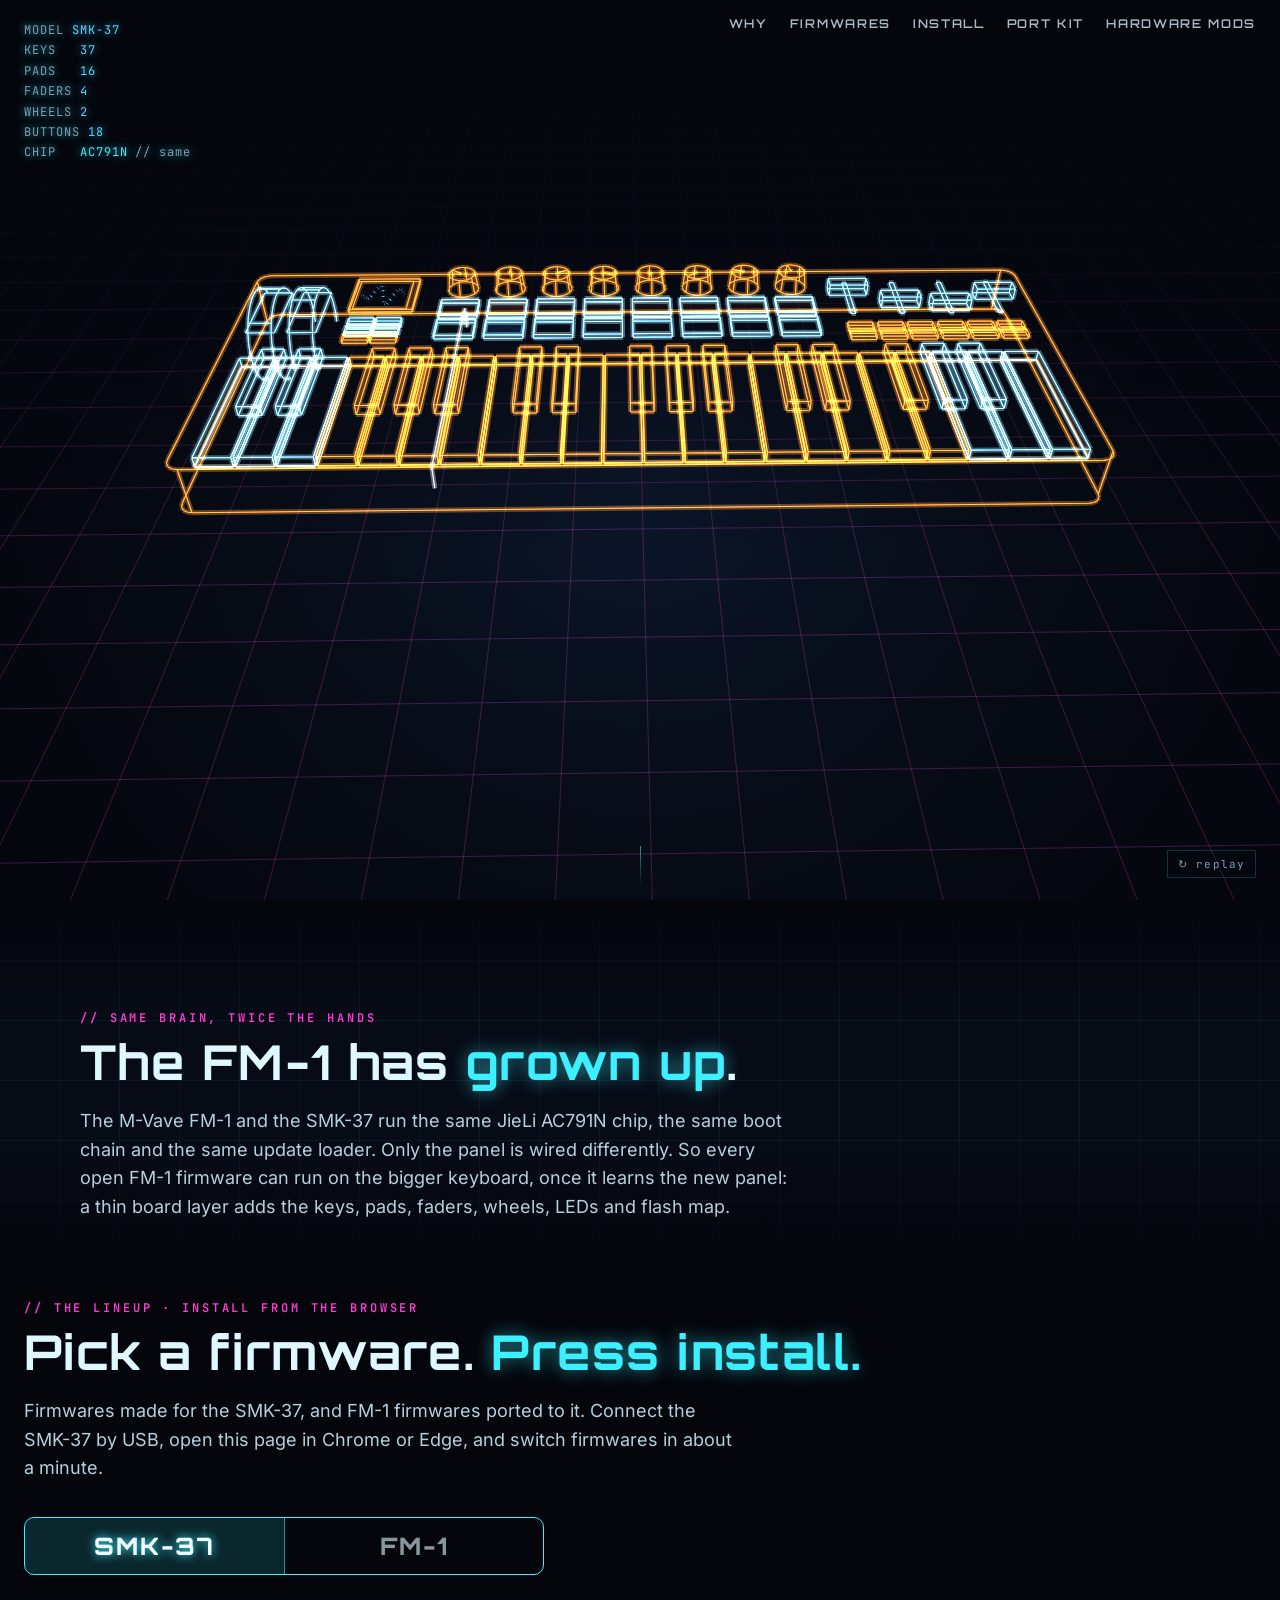
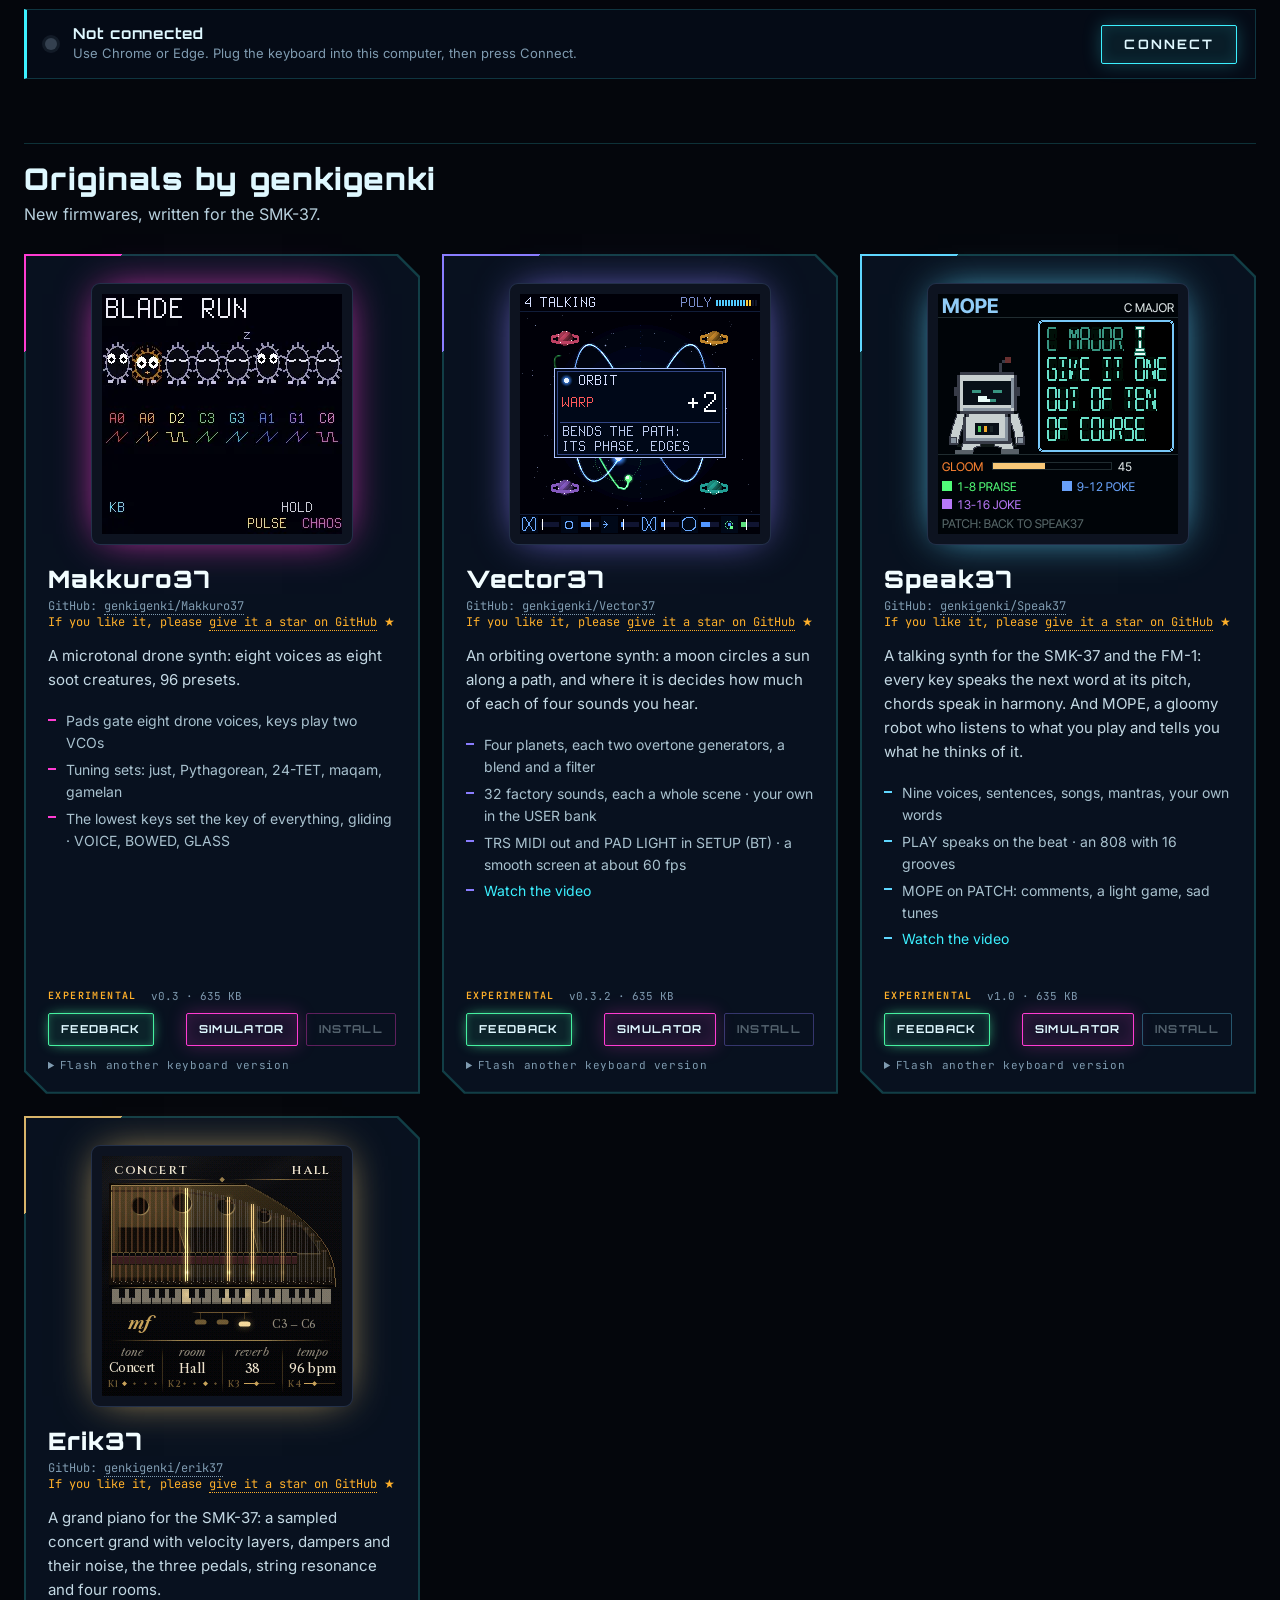
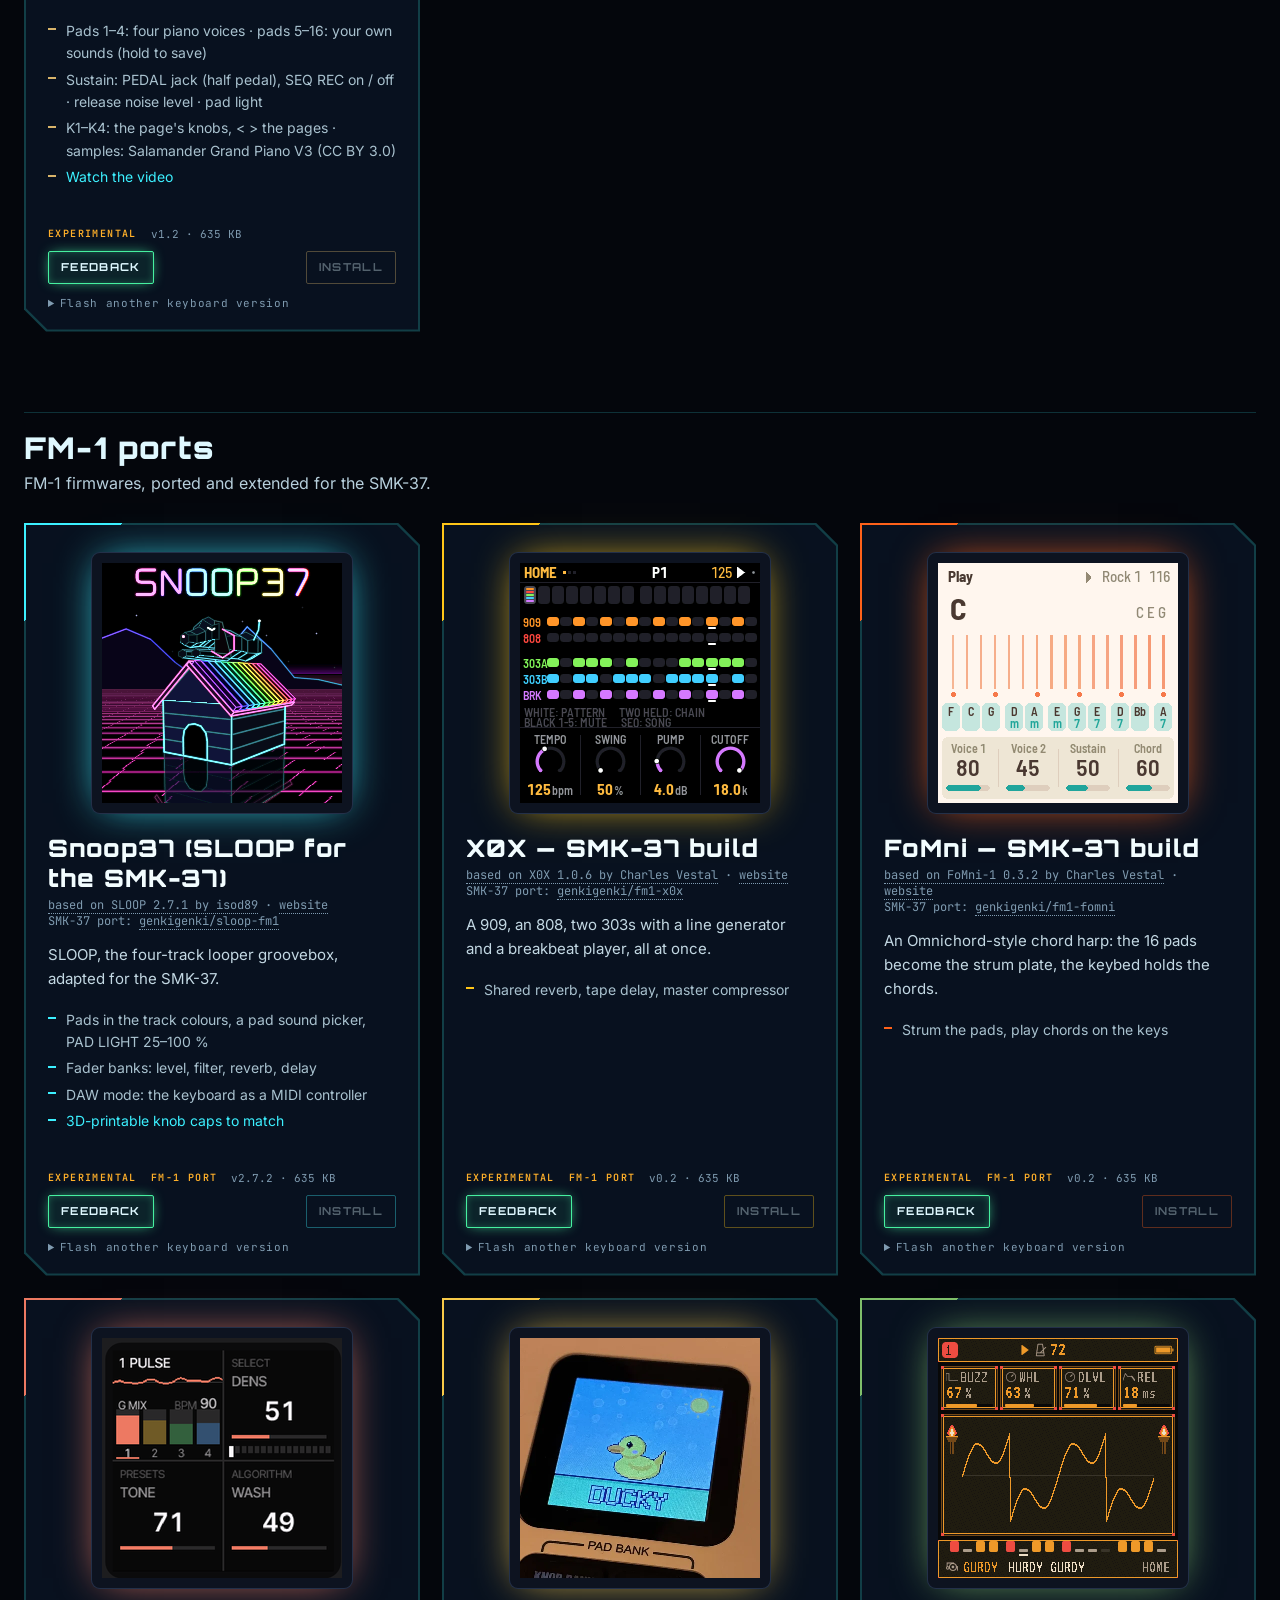
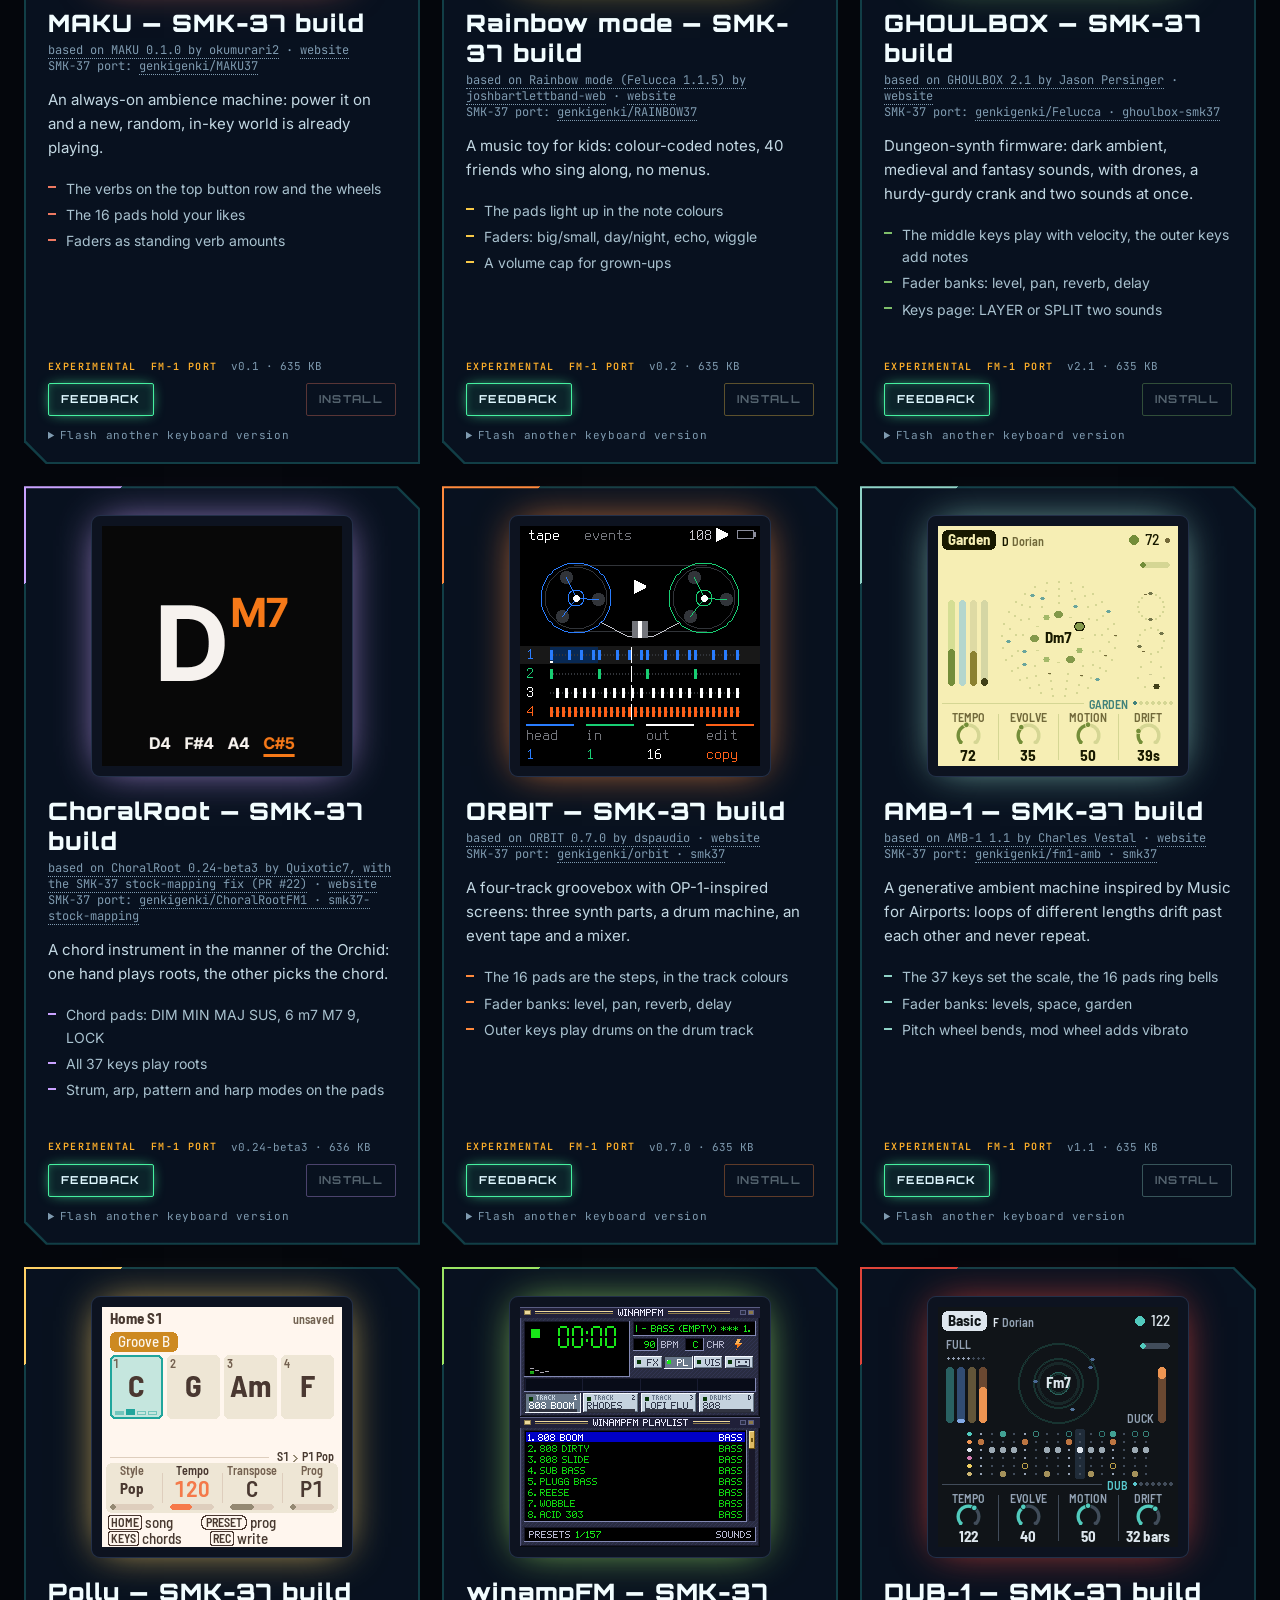
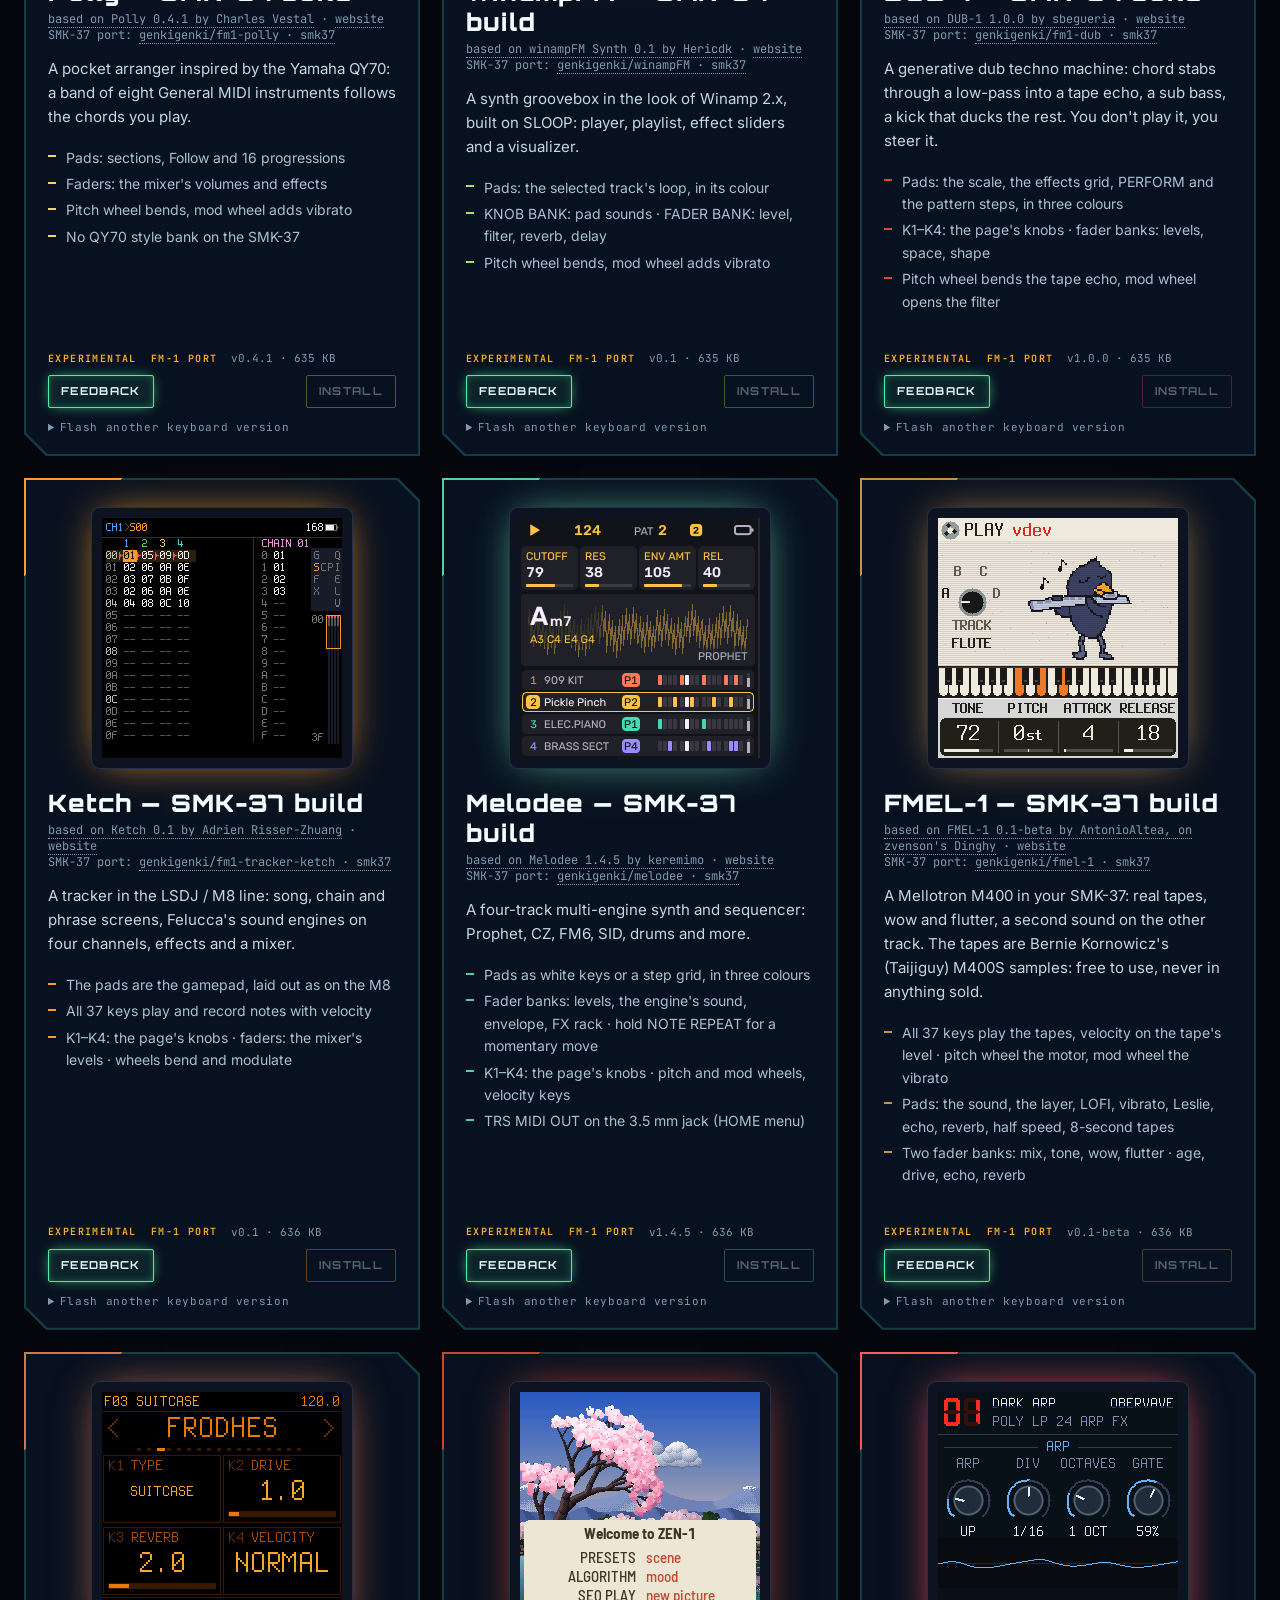
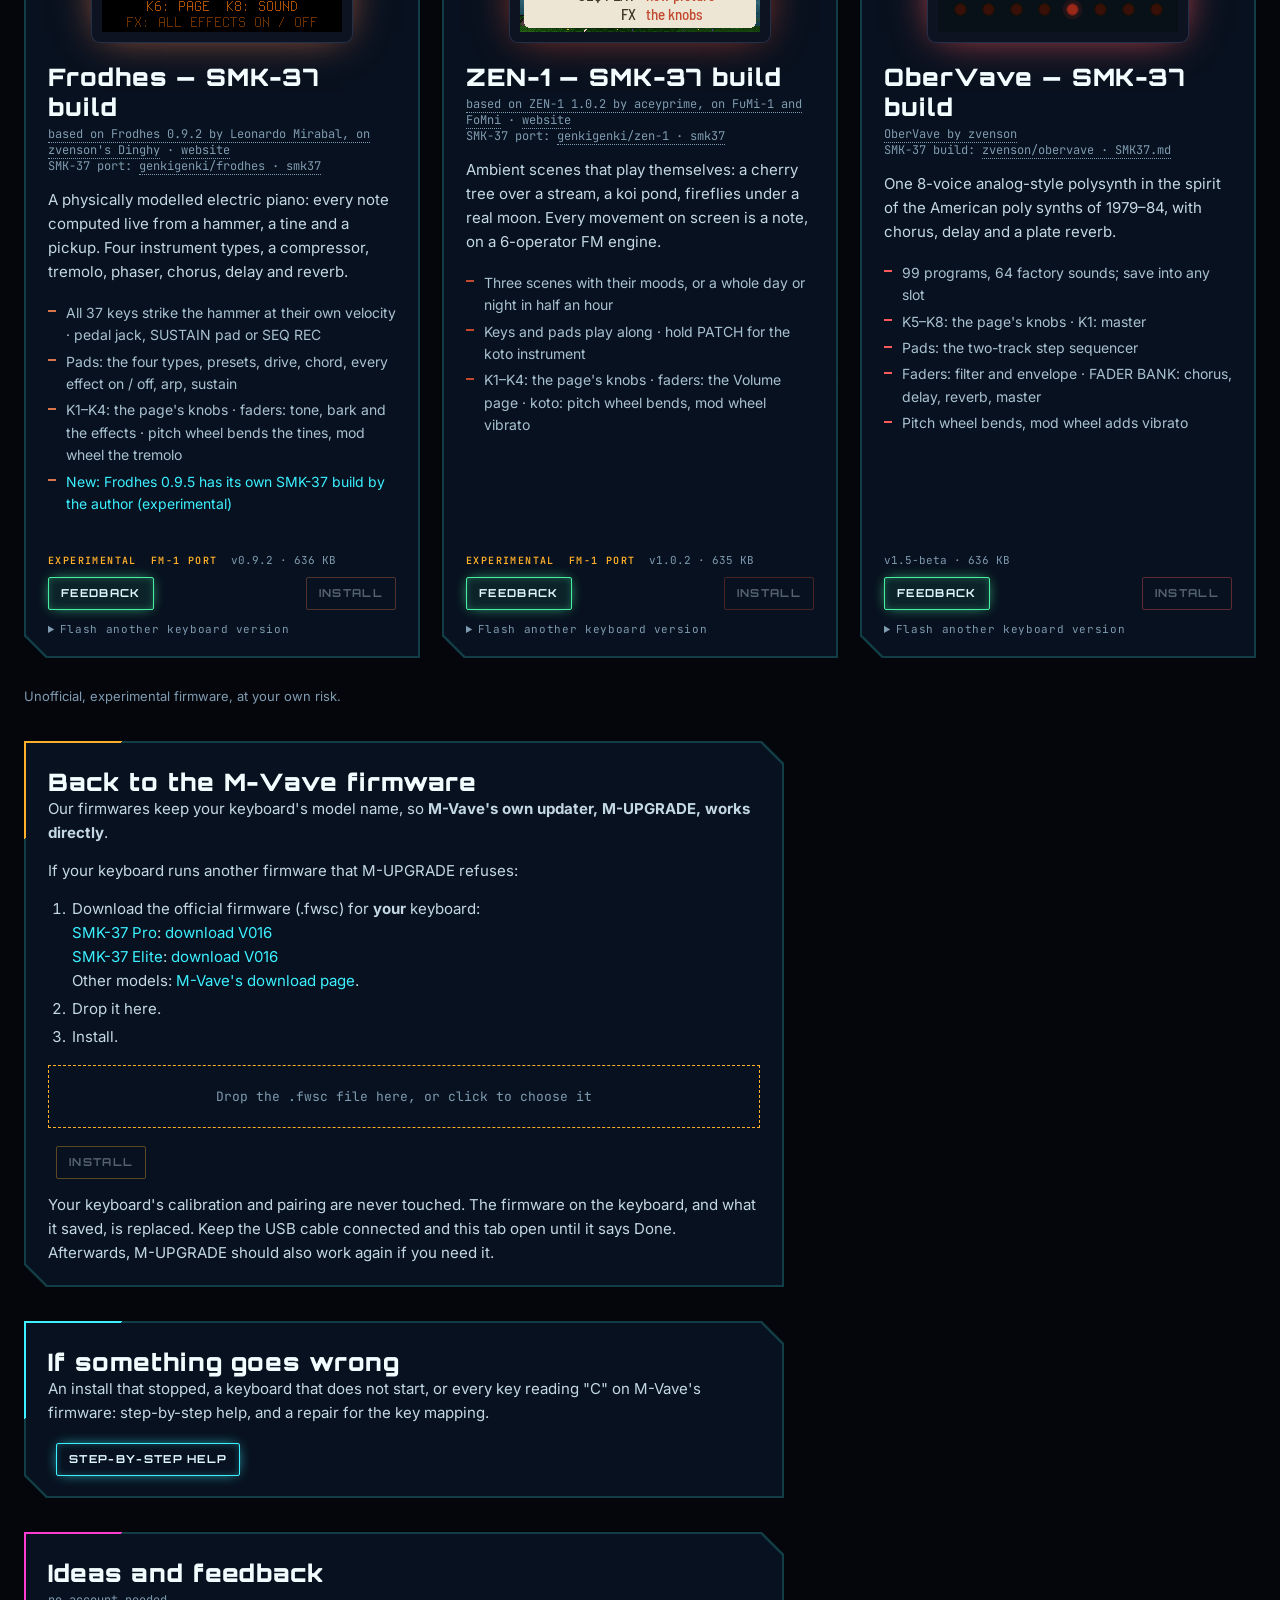
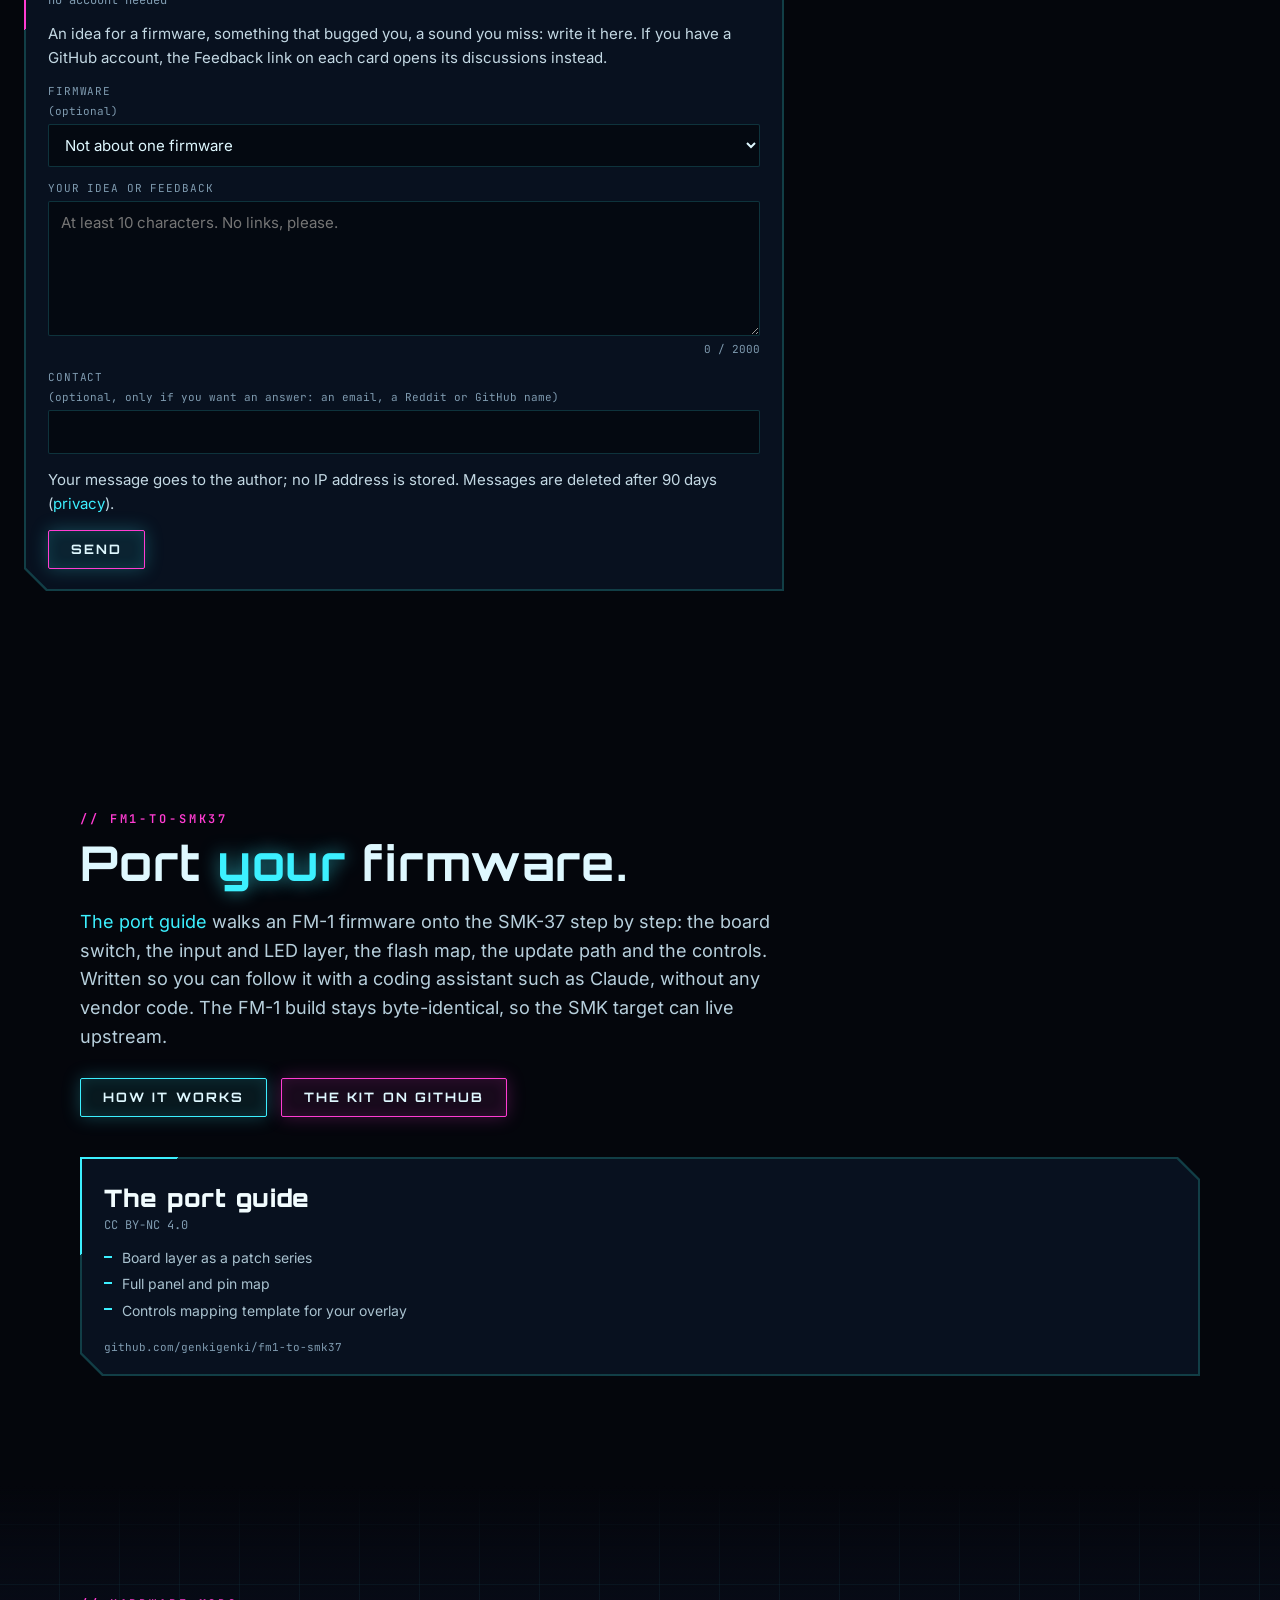
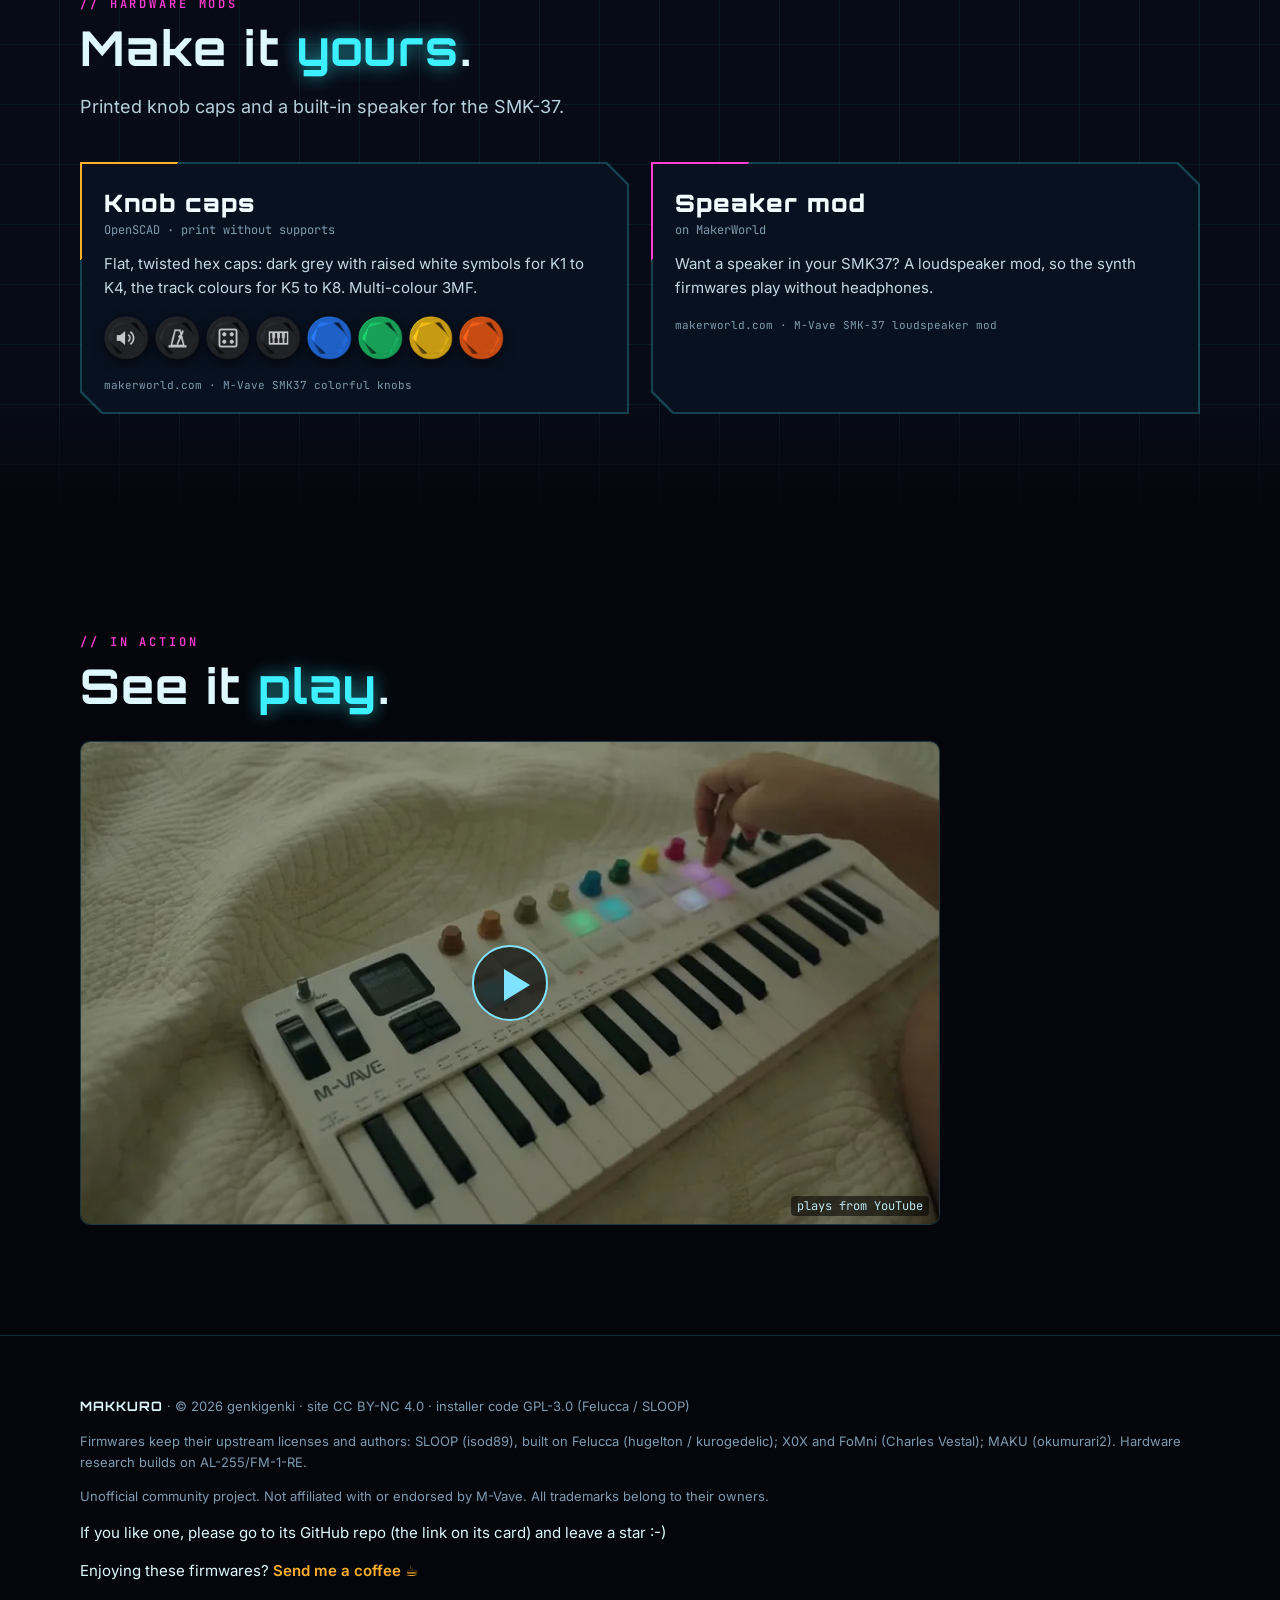
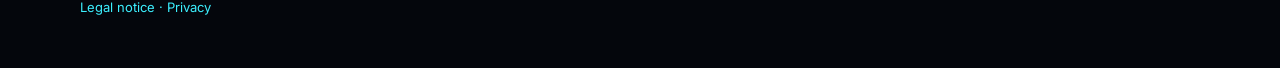
==== commit 0540087c: "Frodhes 0.9.5 on the FM-1 tab, its author's SMK-37 build linked; Clipper links Clipper Pro" ====
--- a/index.html
+++ b/index.html
@@ -878,7 +878,7 @@
         <h3><a href="https://github.com/leonardoMirabal/frodhes">Frodhes — SMK-37 build</a></h3>
         <div class="from"><a href="https://github.com/leonardoMirabal/frodhes">based on Frodhes 0.9.2 by Leonardo Mirabal, on zvenson&#x27;s Dinghy</a> · <a href="https://leonardomirabal.github.io/frodhes/">website</a><br>SMK-37 port: <a href="https://github.com/genkigenki/frodhes/tree/smk37">genkigenki/frodhes · smk37</a></div>
         <p>A physically modelled electric piano: every note computed live from a hammer, a tine and a pickup. Four instrument types, a compressor, tremolo, phaser, chorus, delay and reverb.</p>
-        <ul><li>All 37 keys strike the hammer at their own velocity · pedal jack, SUSTAIN pad or SEQ REC</li><li>Pads: the four types, presets, drive, chord, every effect on / off, arp, sustain</li><li>K1–K4: the page&#x27;s knobs · faders: tone, bark and the effects · pitch wheel bends the tines, mod wheel the tremolo</li></ul>
+        <ul><li>All 37 keys strike the hammer at their own velocity · pedal jack, SUSTAIN pad or SEQ REC</li><li>Pads: the four types, presets, drive, chord, every effect on / off, arp, sustain</li><li>K1–K4: the page&#x27;s knobs · faders: tone, bark and the effects · pitch wheel bends the tines, mod wheel the tremolo</li><li><a href="https://github.com/leonardoMirabal/frodhes/releases/tag/v0.9.5">New: Frodhes 0.9.5 has its own SMK-37 build by the author (experimental)</a></li></ul>
         
         <div class="foot"><div class="info"><span class="tag ">experimental</span><span class="tag ">FM-1 port</span>
           <span class="meta">v0.9.2 · 636 KB</span>
@@ -987,7 +987,7 @@
         <div class="foot"><div class="info"><span class="tag">FM-1</span><span class="tag">pre-release</span>
           <span class="meta">v1.1-experimental · 595 KB</span>
           <span class="cnt" hidden title="Installs on the FM-1"><span aria-hidden="true">↓</span> <b class="ci">0</b> <i>FM-1</i><span class="sr"> installs</span></span>
-          <span class="reqbox" hidden><button class="req" type="button" aria-pressed="false" title="Ask for an SMK-37 port of Clipper">Request SMK-37 port</button><b class="cr">0</b><span class="sr"> requests</span></span></div>
+          <a class="onsmk" href="https://isod89.github.io/clipper-pro/" title="Clipper Pro by isod89">SMK-37 build by the author ↗</a></div>
           <span class="act"><button class="btn inst" type="button" data-fw="fm1-clipper" disabled>Install</button></span></div>
       </article>
       <article class="card fw reveal" id="fw-fm1-coralflower" data-fw="fm1-coralflower" data-fm1="1" data-community="1" data-name="CoralFlower" style="--c: #5ec8a0">
@@ -1228,11 +1228,11 @@
         <span class="likebox" hidden><button class="heart" type="button" aria-pressed="false" aria-label="Like Frodhes" title="Like">&#x2661;&#xfe0e;</button><b class="cl">0</b><span class="sr"> likes</span></span>
         <div class="screen"><img src="assets/fm1/fm1-frodhes-smk37.webp" width="240" height="240" loading="lazy" alt="Frodhes, on the SMK-37 display"></div>
         <h3><a href="https://leonardomirabal.github.io/frodhes/">Frodhes</a></h3>
-        <div class="from">by Leonardo Mirabal · GPL-3.0<br><a href="https://leonardomirabal.github.io/frodhes/">website</a> · <a href="https://github.com/leonardoMirabal/frodhes">source</a> · <a href="https://github.com/leonardoMirabal/frodhes/releases/tag/v0.9.4">release v0.9.4</a></div>
+        <div class="from">by Leonardo Mirabal · GPL-3.0<br><a href="https://leonardomirabal.github.io/frodhes/">website</a> · <a href="https://github.com/leonardoMirabal/frodhes">source</a> · <a href="https://github.com/leonardoMirabal/frodhes/releases/tag/v0.9.5">release v0.9.5</a></div>
         <p>A physically modelled vintage electric piano computed live from hammer, tine and pickup, with six instrument types (four electric pianos, vibes and marimba), an effects chain, looper and arpeggiator.</p>
         
         <div class="foot"><div class="info"><span class="tag">FM-1</span>
-          <span class="meta">v0.9.4 · 595 KB</span>
+          <span class="meta">v0.9.5 · 597 KB</span>
           <span class="cnt" hidden title="Installs on the FM-1"><span aria-hidden="true">↓</span> <b class="ci">0</b> <i>FM-1</i><span class="sr"> installs</span></span>
           <a class="onsmk" href="#fw-frodhes" title="Frodhes — SMK-37 build">on the SMK-37 too ↗</a></div>
           <span class="act"><a class="btn alt" href="https://leonardomirabal.github.io/frodhes/">Simulator</a><button class="btn inst" type="button" data-fw="fm1-frodhes" disabled>Install</button></span></div>
@@ -2792,7 +2792,7 @@
   }
 }
 
-const FW = [{"id": "makkuro37", "name": "Makkuro37", "version": "0.3", "col": "var(--mag)", "v": {"pro": {"product": "SMK-37 Pro_703", "pkg": "firmware/makkuro37-0.3.fwsc", "sha256": "9b17ea5647d009d421fe01d03384330a8dc52607ac510e5d3fcb045190ae03cb", "size": 651195}, "elite": {"product": "SMK-37 Elite_703", "pkg": "firmware/makkuro37-0.3-elite.fwsc", "sha256": "f52f420c3d385781692befc5e390ea78008710d38910e9a3651549ccf87bae5e", "size": 651199}, "mke": {"product": "MKE-P37_703", "pkg": "firmware/makkuro37-0.3-mke.fwsc", "sha256": "3d5889aa42e510e87d30909b4f225307a9a98309afe62ecc538a247e8fe9f946", "size": 651191}}}, {"id": "vector37", "name": "Vector37", "version": "0.3.2", "col": "#8a7dff", "v": {"pro": {"product": "SMK-37 Pro_700", "pkg": "firmware/vector37-0.3.2.fwsc", "sha256": "abc116a4dc8b41eeb8be86b1b4761d3aecd3080c67e9caf3122c3615aeae6153", "size": 651194}, "elite": {"product": "SMK-37 Elite_700", "pkg": "firmware/vector37-0.3.2-elite.fwsc", "sha256": "0f391cbca19d678800cbd6775763c531a2681e98659ab5eadd36321c2b061db1", "size": 651194}, "mke": {"product": "MKE-P37_700", "pkg": "firmware/vector37-0.3.2-mke.fwsc", "sha256": "8e5163ea6b6eb85ac81de1198afdb2996f564bf6ac281de7406da9ce58541800", "size": 651190}, "fm1": {"product": "FM-1_700", "pkg": "firmware/vector37-0.3.2-fm1.fwsc", "sha256": "4c9ff3c9ca0b874d98760497a4d80d7d4380aa3f187503f67e6fde6462a81a9a", "size": 610019}}}, {"id": "speak37", "name": "Speak37", "version": "1.0", "col": "#5fd7ff", "v": {"pro": {"product": "SMK-37 Pro_510", "pkg": "firmware/speak37-1.0.fwsc", "sha256": "033f23bf63de35f60ba6e2b98a3fd264b4a34aafb790c178f9ad7c1d5db11cce", "size": 651060}, "elite": {"product": "SMK-37 Elite_510", "pkg": "firmware/speak37-1.0-elite.fwsc", "sha256": "14065f0571dac4e8c12b05512832fda7676681d085dfebbac869688d9a73e6a0", "size": 651064}, "mke": {"product": "MKE-P37_510", "pkg": "firmware/speak37-1.0-mke.fwsc", "sha256": "3580a0e2c7d07f9e1b0c453c2b313ee9c27e895b5d8215e9ddbd31b0bf641a57", "size": 651056}, "fm1": {"product": "FM-1_510", "pkg": "firmware/speak37-1.0-fm1.fwsc", "sha256": "3441ba1d65a3be72adcd89e144571eb483beb0a310ea992841100e26c163c476", "size": 610087}}}, {"id": "erik37", "name": "Erik37", "version": "1.2", "col": "#d8b46a", "v": {"pro": {"product": "SMK-37 Pro_480102", "pkg": "firmware/erik37-1.2.fwsc", "sha256": "a83285d8e6ef9291bd613a248ff78a0c3e6efc02d231fcc53fb6e5d2ac3ac638", "size": 651224}, "elite": {"product": "SMK-37 Elite_480102", "pkg": "firmware/erik37-1.2-elite.fwsc", "sha256": "1d6b2ca90d6403bb4e9b3a1a805a719d314523afaea5f835bf7e3cec347e99a3", "size": 651228}, "mke": {"product": "MKE-P37_480102", "pkg": "firmware/erik37-1.2-mke.fwsc", "sha256": "9a1d892e84992c2bd2ce00244f37cc77b7892078f348552e74cad84d6cba5224", "size": 651220}, "fm1": {"product": "FM-1_480102", "pkg": "firmware/erik37-1.2-fm1.fwsc", "sha256": "8497d58eef3d65214ae09817656afa53206899fd8364c3171173fa5e22a3fbe2", "size": 610108}}}, {"id": "snoop37", "name": "Snoop37 (SLOOP for the SMK-37)", "version": "2.7.2", "col": "var(--cyan)", "v": {"pro": {"product": "SMK-37 Pro_900", "pkg": "firmware/snoop37-2.7.2.fwsc", "sha256": "29abd2153eefa4d62702788f2eef4e23bebff32418734d175ca59c3772f306ba", "size": 651206}, "elite": {"product": "SMK-37 Elite_900", "pkg": "firmware/snoop37-2.7.2-elite.fwsc", "sha256": "5a8a5bce5e1b581b33c9c63f0d5de5124904deebdbee41f01d456216f39a616c", "size": 651210}, "mke": {"product": "MKE-P37_900", "pkg": "firmware/snoop37-2.7.2-mke.fwsc", "sha256": "55460a2a36aefd031be9b98861f3e55a2857595cc507ab46dac4b41425be1d80", "size": 651202}}}, {"id": "x0x37", "name": "X0X \u2014 SMK-37 build", "version": "0.2", "col": "var(--t3)", "v": {"pro": {"product": "SMK-37 Pro_900", "pkg": "firmware/x0x37-0.2.fwsc", "sha256": "983402ce49bac7dab2b36b30eddf9e5a1ae7a36e63dd35717bd6479a63dcd26d", "size": 650816}, "elite": {"product": "SMK-37 Elite_900", "pkg": "firmware/x0x37-0.2-elite.fwsc", "sha256": "b577c6aceac17ebe94753046394775153a743eb29502806478fbb2303a416e61", "size": 650820}, "mke": {"product": "MKE-P37_900", "pkg": "firmware/x0x37-0.2-mke.fwsc", "sha256": "1cd132eb5db3b70f7b5fcde7175a262569d3ee087460a1acd0fb425f0905b53b", "size": 650812}}}, {"id": "fomni37", "name": "FoMni \u2014 SMK-37 build", "version": "0.2", "col": "var(--t4)", "v": {"pro": {"product": "SMK-37 Pro_800", "pkg": "firmware/fomni37-0.2.fwsc", "sha256": "d7dfe5583b4314eb8aa1b6158553dc6234d8aaf6aaeac4087820086303c0cd76", "size": 650795}, "elite": {"product": "SMK-37 Elite_800", "pkg": "firmware/fomni37-0.2-elite.fwsc", "sha256": "8e7f68295dc99c34307ab523436f85f49f5f074b9f92738a72e7c2a631734cfa", "size": 650799}, "mke": {"product": "MKE-P37_800", "pkg": "firmware/fomni37-0.2-mke.fwsc", "sha256": "d99cabd903362d6c5bd05065a63f1cd052eac68f59503d8c7505d630e5ddf7eb", "size": 650791}}}, {"id": "maku37", "name": "MAKU \u2014 SMK-37 build", "version": "0.1", "col": "#ed7962", "v": {"pro": {"product": "SMK-37 Pro_900", "pkg": "firmware/maku37-0.1.fwsc", "sha256": "cf8b69b26ef7ea6aba37039dd55ed2db9d7dbd7b9b44e9d6aeab67f9fcdb5868", "size": 651211}, "elite": {"product": "SMK-37 Elite_900", "pkg": "firmware/maku37-0.1-elite.fwsc", "sha256": "97198b9de4ab44ebf0cc1c4222d224860fca9b3bb3fb51d2e1a0fa0e5c0e4824", "size": 651211}, "mke": {"product": "MKE-P37_900", "pkg": "firmware/maku37-0.1-mke.fwsc", "sha256": "79e8d39c711ca82b9e554426c2712491c09778c2bb84d70f457207a1d05bea7c", "size": 651207}}}, {"id": "rainbow37", "name": "Rainbow mode \u2014 SMK-37 build", "version": "0.2", "col": "#f7c948", "v": {"pro": {"product": "SMK-37 Pro_902", "pkg": "firmware/rainbow37-0.2.fwsc", "sha256": "37f923087ae93599cdae5ac27ab02166f8a8888e30d436973fd8a0762d357210", "size": 651211}, "elite": {"product": "SMK-37 Elite_902", "pkg": "firmware/rainbow37-0.2-elite.fwsc", "sha256": "5a2b5f0f5a5d14df8f38c9e43b7214a672f20aeee716ed385f398a3457b34645", "size": 651211}, "mke": {"product": "MKE-P37_902", "pkg": "firmware/rainbow37-0.2-mke.fwsc", "sha256": "31b78015c76eba31fa6016c7cb9072f30883565e9b37d767d4b11775d3f0b351", "size": 651207}}}, {"id": "ghoulbox", "name": "GHOULBOX \u2014 SMK-37 build", "version": "2.1", "col": "#7fbf6a", "v": {"pro": {"product": "SMK-37 Pro_900", "pkg": "firmware/ghoulbox-2.1.fwsc", "sha256": "923339ebdc49490deec33c608f68e9237f667ed9b9f0dced1c6dfdcaa18f36f3", "size": 651211}, "elite": {"product": "SMK-37 Elite_900", "pkg": "firmware/ghoulbox-2.1-elite.fwsc", "sha256": "206a97fefb25adbcc4e0b0847544f635cd06ecf2faf2603c9991d04e09d6209f", "size": 651211}, "mke": {"product": "MKE-P37_900", "pkg": "firmware/ghoulbox-2.1-mke.fwsc", "sha256": "0efda315b7005f02153a109be06f27fb4baac787fdacb5d039066394672aacff", "size": 651207}}}, {"id": "choralroot", "name": "ChoralRoot \u2014 SMK-37 build", "version": "0.24-beta3", "col": "#c9a2ff", "v": {"pro": {"product": "SMK-37 Pro_920", "pkg": "firmware/choralroot-0.24-beta3.fwsc", "sha256": "34821d76c917268e94626b016a7fec0ca441aa3c6f0d99d2bc2f1c44fc9dca05", "size": 651496}, "elite": {"product": "SMK-37 Elite_920", "pkg": "firmware/choralroot-0.24-beta3-elite.fwsc", "sha256": "467ae6da25470f0968dfdd9ee6b48054035398da7fb29447730ac0ed6fbf6a44", "size": 651500}, "mke": {"product": "MKE-P37_920", "pkg": "firmware/choralroot-0.24-beta3-mke.fwsc", "sha256": "70c5e472f49258da994c326c8143961d7ac7dd104d21fd41236a561e0a5ba2b0", "size": 651492}}}, {"id": "orbit", "name": "ORBIT \u2014 SMK-37 build", "version": "0.7.0", "col": "#ff8a3d", "v": {"pro": {"product": "SMK-37 Pro_900", "pkg": "firmware/orbit-0.7.0.fwsc", "sha256": "e3aab2db84940173dfe045304815ffcb51bd22852ed7c3dce08dec6f0a521363", "size": 651190}, "elite": {"product": "SMK-37 Elite_900", "pkg": "firmware/orbit-0.7.0-elite.fwsc", "sha256": "b6439abd5641e5867182db3f29363f5ca7a785b92f4645978a1533eea125d7a4", "size": 651194}, "mke": {"product": "MKE-P37_900", "pkg": "firmware/orbit-0.7.0-mke.fwsc", "sha256": "6e90ae7e491ea186ba22a78373eed18984b0f5ef2fc5df9cd58e8258b0d87439", "size": 651186}}}, {"id": "amb", "name": "AMB-1 \u2014 SMK-37 build", "version": "1.1", "col": "#8fd3c7", "v": {"pro": {"product": "SMK-37 Pro_700", "pkg": "firmware/amb-1.1.fwsc", "sha256": "756f7a49dcb4972d44cb08d4a9f82b10a61c9bb787c5fcd347533fc145081196", "size": 650795}, "elite": {"product": "SMK-37 Elite_700", "pkg": "firmware/amb-1.1-elite.fwsc", "sha256": "7b2c3db3dbcdb8171a873f10b186ccdfc460cf033f90bb08a142cfe5bd15617b", "size": 650799}, "mke": {"product": "MKE-P37_700", "pkg": "firmware/amb-1.1-mke.fwsc", "sha256": "9710aebf5f4090dc6b8915a99672174f77aba46d95ef830635a23d834192ef12", "size": 650791}}}, {"id": "polly", "name": "Polly \u2014 SMK-37 build", "version": "0.4.1", "col": "#ffd166", "v": {"pro": {"product": "SMK-37 Pro_300", "pkg": "firmware/polly-0.4.1.fwsc", "sha256": "cdbc2808b71ca37386a08d3544378f8bc529fa74133b48aed3dfae7c3c961cbe", "size": 650984}, "elite": {"product": "SMK-37 Elite_300", "pkg": "firmware/polly-0.4.1-elite.fwsc", "sha256": "8ac9e2de432fb86a546f1c5312403990227d84d4cbdd399ea0f6ebda1cdcdf52", "size": 650988}, "mke": {"product": "MKE-P37_300", "pkg": "firmware/polly-0.4.1-mke.fwsc", "sha256": "061db7375d5a722f864dba56df6b61ccf534a875b756807f3fd747a2ae4e746d", "size": 650980}}}, {"id": "winamp", "name": "winampFM \u2014 SMK-37 build", "version": "0.1", "col": "#9be564", "v": {"pro": {"product": "SMK-37 Pro_900", "pkg": "firmware/winamp-0.1.fwsc", "sha256": "3675e503ce9778675eec04ff95082ddb26fe4d73c3a54f6993eed3f692dc6ae8", "size": 651190}, "elite": {"product": "SMK-37 Elite_900", "pkg": "firmware/winamp-0.1-elite.fwsc", "sha256": "07713808fffa2e8cad8c3fe5014ccbffd13d55bd6da6f4f7c145eb949cac6514", "size": 651194}, "mke": {"product": "MKE-P37_900", "pkg": "firmware/winamp-0.1-mke.fwsc", "sha256": "1f6da9710b1a4bbfe2242f8d66a9ce57a71200b2b32f8f950fe4ff9fa358d14d", "size": 651186}}}, {"id": "dub", "name": "DUB-1 \u2014 SMK-37 build", "version": "1.0.0", "col": "#e0453a", "v": {"pro": {"product": "SMK-37 Pro_800", "pkg": "firmware/dub-1.0.0.fwsc", "sha256": "c185e35c52de1222e98fe25190fc0ea96f9006130d32a7df3dba37a1afae745f", "size": 650803}, "elite": {"product": "SMK-37 Elite_800", "pkg": "firmware/dub-1.0.0-elite.fwsc", "sha256": "c2e8ff0f55981ac25d1e201e4aadae202f9efaf9e8549608c2737871e68eae24", "size": 650807}, "mke": {"product": "MKE-P37_800", "pkg": "firmware/dub-1.0.0-mke.fwsc", "sha256": "48ab26fe312e4a04d29e0e97b534140fdbe794f751aad374c7adfc2775c50db3", "size": 650799}}}, {"id": "ketch", "name": "Ketch \u2014 SMK-37 build", "version": "0.1", "col": "#ff9a2e", "v": {"pro": {"product": "SMK-37 Pro_951", "pkg": "firmware/ketch-0.1.fwsc", "sha256": "84be6c37fe7a1c5d63df46ac6bd3c6c2b06d49ce128d9416d7940816c4aa2f78", "size": 651944}, "elite": {"product": "SMK-37 Elite_951", "pkg": "firmware/ketch-0.1-elite.fwsc", "sha256": "accd7cef122f37c83da71229633a7ad6f1597d31875879cc3d093a8e73c2bb55", "size": 651944}, "mke": {"product": "MKE-P37_951", "pkg": "firmware/ketch-0.1-mke.fwsc", "sha256": "60f84f933f64247130b928624283fff29c2da3bf5ef5ebc40d57fe1c7fcbcc3c", "size": 651942}}}, {"id": "melodee", "name": "Melodee \u2014 SMK-37 build", "version": "1.4.5", "col": "#5ec8a0", "v": {"pro": {"product": "SMK-37 Pro_91045", "pkg": "firmware/melodee-1.4.5.fwsc", "sha256": "622a8f3d02b12627b489d966a3568f714ed1b3a32d851fd2a7cd03a020188676", "size": 651660}, "elite": {"product": "SMK-37 Elite_91045", "pkg": "firmware/melodee-1.4.5-elite.fwsc", "sha256": "3b01f768f1c44e3ece20b6e85d1e646718fbebf36fc707e5f71c6d8eda140902", "size": 651660}, "mke": {"product": "MKE-P37_91045", "pkg": "firmware/melodee-1.4.5-mke.fwsc", "sha256": "67ec46c5bb354801ece11f65244822b30266dc2cc59cf1e616f6a5beab71c72a", "size": 651656}}}, {"id": "fmel", "name": "FMEL-1 \u2014 SMK-37 build", "version": "0.1-beta", "col": "#c8914a", "v": {"pro": {"product": "SMK-37 Pro_451", "pkg": "firmware/fmel-0.1-beta.fwsc", "sha256": "4fb10421f223bb71000e461f1262e5b4b1dc5e61c9e9fb475c3c990b07b11660", "size": 651266}, "elite": {"product": "SMK-37 Elite_451", "pkg": "firmware/fmel-0.1-beta-elite.fwsc", "sha256": "4af1372b518cdba5d999793dccd5e367feb7fc09de24b03dde0b4f8501c12b92", "size": 651270}, "mke": {"product": "MKE-P37_451", "pkg": "firmware/fmel-0.1-beta-mke.fwsc", "sha256": "8bdf83818063b06570f8ed8273ff67045511c6b7d4eebf05f3006d7c585e2a21", "size": 651262}}}, {"id": "frodhes", "name": "Frodhes \u2014 SMK-37 build", "version": "0.9.2", "col": "#d9734a", "v": {"pro": {"product": "SMK-37 Pro_470", "pkg": "firmware/frodhes-0.9.2.fwsc", "sha256": "3363807b50524989a3d0bc2a0e03649f8b79a73d6b804359a554e0cbea110463", "size": 651270}, "elite": {"product": "SMK-37 Elite_470", "pkg": "firmware/frodhes-0.9.2-elite.fwsc", "sha256": "0ca594e75e4683cf5f559a169972e064cd894a5b8e074b9a059e8baf57e039bc", "size": 651270}, "mke": {"product": "MKE-P37_470", "pkg": "firmware/frodhes-0.9.2-mke.fwsc", "sha256": "09974f1fb9470a23b83dc5e524508b83acf2c6057959caada5b125e67ba3e06c", "size": 651266}}}, {"id": "zen", "name": "ZEN-1 \u2014 SMK-37 build", "version": "1.0.2", "col": "#c44830", "v": {"pro": {"product": "SMK-37 Pro_460102", "pkg": "firmware/zen-1.0.2.fwsc", "sha256": "5d950e4537403adc9ac8d053fd67eca4b0fa1770f52660df8575dc361e292f11", "size": 650795}, "elite": {"product": "SMK-37 Elite_460102", "pkg": "firmware/zen-1.0.2-elite.fwsc", "sha256": "bae2bd96581f18a3cf79668a6c17610b330ba5f1ee0a7b5f368175626a976a70", "size": 650799}, "mke": {"product": "MKE-P37_460102", "pkg": "firmware/zen-1.0.2-mke.fwsc", "sha256": "944782878c0b5630d5af17ce163f17d942e2bee86af90d6659d8a48930c8f38f", "size": 650791}}}, {"id": "obervave", "name": "OberVave \u2014 SMK-37 build", "version": "1.5-beta", "col": "#ff5a5a", "v": {"pro": {"product": "SMK-37 Pro_955", "pkg": "firmware/obervave-1.5-beta.fwsc", "sha256": "f24d3a72d68b7edc9efdf354e3c997cfdbd7088fb49a9b388083160d1952b266", "size": 651270}, "elite": {"product": "SMK-37 Elite_955", "pkg": "firmware/obervave-1.5-beta-elite.fwsc", "sha256": "f5e24e8880b23ce135e2f952248a4f704617b3b0ef78d8cb2ac615c4cda562b4", "size": 651270}, "mke": {"product": "MKE-P37_955", "pkg": "firmware/obervave-1.5-beta-mke.fwsc", "sha256": "7c52d9569761a993deaeee71f1185802eb9c6f352cf0198f64885447959052d3", "size": 651266}}}, {"id": "fm1-amb", "name": "AMB-1", "version": "1.3", "col": "#ff5a5a", "community": true, "v": {"fm1": {"product": "FM-1_7010300", "pkg": "firmware/fm1-amb-1.3.fwsc", "sha256": "59dbc6b688e3a64bb0da912c1e40890da7bc214b2a3269704627369b776707cb", "size": 610108}}}, {"id": "fm1-beetle", "name": "BEETLE", "version": "1.3.8", "col": "#8a7dff", "community": true, "v": {"fm1": {"product": "FM-1_2123", "pkg": "firmware/fm1-beetle-1.3.8.fwsc", "sha256": "0d5aea5d0f76bff15f0c441b03d7fd6e00503fed5a05b1bc308eff8b73bfc485", "size": 610086}}}, {"id": "fm1-choralroot", "name": "ChoralRoot", "version": "0.26.1", "col": "#ffd166", "community": true, "v": {"fm1": {"product": "FM-1_920", "pkg": "firmware/fm1-choralroot-0.26.1.fwsc", "sha256": "f118c4e7efc500d7dcf69df1685960b417870865c9a327aed9ec5443eeae8db1", "size": 610313}}}, {"id": "fm1-clipper", "name": "Clipper", "version": "1.1-experimental", "col": "#3fa9f5", "community": true, "v": {"fm1": {"product": "FM-1_900", "pkg": "firmware/fm1-clipper-1.1-experimental.fwsc", "sha256": "3a23a37c431c813bcdf97321f49722c7328d1f9134ba469ff3ba194ad9f05206", "size": 610055}}}, {"id": "fm1-coralflower", "name": "CoralFlower", "version": "0.4.1", "col": "#5ec8a0", "community": true, "v": {"fm1": {"product": "FM-1_930", "pkg": "firmware/fm1-coralflower-0.4.1.fwsc", "sha256": "d91fb954d25832db4e7d0aea782d6919028bec3e920b0473f8db53b839db7ab4", "size": 610313}}}, {"id": "fm1-cs1", "name": "CS-1", "version": "0.3.1", "col": "#ff8a3d", "community": true, "v": {"fm1": {"product": "FM-1_950", "pkg": "firmware/fm1-cs1-0.3.1.fwsc", "sha256": "2ae21d67e95bb5f47675c9200aa3edf311944adb2e3bb2ec7118685e8d069e2a", "size": 610113}}}, {"id": "fm1-ctl", "name": "CTL-1", "version": "1.0", "col": "#8a7dff", "community": true, "v": {"fm1": {"product": "FM-1_6010000", "pkg": "firmware/fm1-ctl-1.0.fwsc", "sha256": "fd9df8eac1d37a1bb296842728057b42bb5e666f4b0112ece01f5f179cd82f75", "size": 610108}}}, {"id": "fm1-dub", "name": "DUB-1", "version": "1.3.0", "col": "#8a7dff", "community": true, "v": {"fm1": {"product": "FM-1_8010300", "pkg": "firmware/fm1-dub-1.3.0.fwsc", "sha256": "35a464983c8b0f1143e668db770f36d943df0279a477be5e61435325d9354796", "size": 609666}}}, {"id": "fm1-duell", "name": "DUELL", "version": "0.2.20-beta", "col": "#ffd166", "community": true, "v": {"fm1": {"product": "FM-1_901", "pkg": "firmware/fm1-duell-0.2.20-beta.fwsc", "sha256": "bdb12cf2b476124b7b82f2cacdf6ed6a047f33a550eb74a0434183dd527f4478", "size": 610086}}}, {"id": "fm1-etch", "name": "ETCH", "version": "1.50", "col": "#c8914a", "community": true, "v": {"fm1": {"product": "FM-1_1500", "pkg": "firmware/fm1-etch-1.50.fwsc", "sha256": "cc50fc1fe8d793f6a70f80c50dbbf9d519171ceeb81567d50d16c72c8835423f", "size": 610086}}}, {"id": "fm1-emb", "name": "Evander's Music Box", "version": "1.5.2", "col": "#ed7962", "community": true, "v": {"fm1": {"product": "FM-1_777", "pkg": "firmware/fm1-emb-1.5.2.fwsc", "sha256": "4316a6e114912952ed70e1b230b0fc199b353f1fa0bc5c8c04ebb4bcd4801b57", "size": 610090}}}, {"id": "fm1-felucca", "name": "Felucca", "version": "1.6.1", "col": "#5fd7ff", "community": true, "v": {"fm1": {"product": "FM-1_916", "pkg": "firmware/fm1-felucca-1.6.1.fwsc", "sha256": "dff3a38f7e5b9833e15aba322558c9485e9e422e3ff813c616c91b3584a2d909", "size": 610090}}}, {"id": "fm1-felucca8", "name": "Felucca 8 Patterns", "version": "1.6.1-sequences", "col": "#5ec8a0", "community": true, "v": {"fm1": {"product": "FM-1_900", "pkg": "firmware/fm1-felucca8-1.6.1-sequences.fwsc", "sha256": "f47b12cbface0c8010037094b68829b64b792d50d7418cde92dd701baa2faab5", "size": 610090}}}, {"id": "fm1-felucca-salt", "name": "Felucca [Salt]", "version": "0.9-salt14", "col": "#ff8a3d", "community": true, "v": {"fm1": {"product": "FM-1_909", "pkg": "firmware/fm1-felucca-salt-0.9-salt14.fwsc", "sha256": "efb516a7131d12eb5c008ff9af5a380d07e82eb1040bd03990f28d1233417e28", "size": 609662}}}, {"id": "fm1-fimba", "name": "FiMba-1", "version": "0.6.1", "col": "#ff5a5a", "community": true, "v": {"fm1": {"product": "FM-1_8000601", "pkg": "firmware/fm1-fimba-0.6.1.fwsc", "sha256": "2ce744411ab6142a27e5c6238b8eb2f3875ccaa1e6fc47726211bf09f1393fa7", "size": 609657}}}, {"id": "fm1-fm106", "name": "FM-106", "version": "beta4", "col": "#9be564", "community": true, "v": {"fm1": {"product": "FM-1_907", "pkg": "firmware/fm1-fm106-beta4.fwsc", "sha256": "2339bd6438ed23fa95bb1f60b1ff888c9fe2861e28608ce5de904aad1e288baf", "size": 610265}}}, {"id": "fm1-quest", "name": "FM1 Quest", "version": "38", "col": "#7fbf6a", "community": true, "v": {"fm1": {"product": "FM-1_900", "pkg": "firmware/fm1-quest-38.fwsc", "sha256": "9c29c3e72e4380c478faf68f77e418c05f2a8ae2dc08bdce8d84fd6619130a64", "size": 610019}}}, {"id": "fm1-chord", "name": "fm1-chord", "version": "0.3", "col": "#7fbf6a", "community": true, "v": {"fm1": {"product": "FM-1_903", "pkg": "firmware/fm1-chord-0.3.fwsc", "sha256": "e2d06d0bfd4cd93bb0913494496a526775cb4661a3f2973818c4dd696807d145", "size": 609851}}}, {"id": "fm1-fmel", "name": "FMEL-1", "version": "1.0", "col": "#f7c948", "community": true, "v": {"fm1": {"product": "FM-1_950", "pkg": "firmware/fm1-fmel-1.0.fwsc", "sha256": "0e6b9b31d422e875b035db06f7c82aba91f53bbffd0038cdbf7c3f5a726a920a", "size": 610124}}}, {"id": "fm1-fmini", "name": "FMini-1", "version": "1.8.0", "col": "#e8a33d", "community": true, "v": {"fm1": {"product": "FM-1_900", "pkg": "firmware/fm1-fmini-1.8.0.fwsc", "sha256": "8d773ae762bb7e7861124ad9ccbb0e1bf2eb8822a421877a55caa92757f80cdf", "size": 610082}}}, {"id": "fm1-fomajam", "name": "FOMAJAM", "version": "0.1.3", "col": "#7fbf6a", "community": true, "v": {"fm1": {"product": "FM-1_961", "pkg": "firmware/fm1-fomajam-0.1.3.fwsc", "sha256": "d57f9764b019268b0381924a8ea452013b1033ecee70fc2fd92decfd6ad3197a", "size": 610110}}}, {"id": "fm1-fomni", "name": "FoMni-1", "version": "0.4", "col": "#5ec8a0", "community": true, "v": {"fm1": {"product": "FM-1_8000400", "pkg": "firmware/fm1-fomni-0.4.fwsc", "sha256": "71fa8304b91bff89078bfd27e981ed28ca4f0d3c5f406e8fdb5a2ab240fbdbb5", "size": 609661}}}, {"id": "fm1-frodhes", "name": "Frodhes", "version": "0.9.4", "col": "#c9a2ff", "community": true, "v": {"fm1": {"product": "FM-1_958", "pkg": "firmware/fm1-frodhes-0.9.4.fwsc", "sha256": "3c02a239d87ecfca6fbddf74b273f3caf2dfc782205f7a1c6edda49fa1c3260f", "size": 610110}}}, {"id": "fm1-fumi", "name": "FuMi-1", "version": "1.0.7", "col": "#f7c948", "community": true, "v": {"fm1": {"product": "FM-1_7010007", "pkg": "firmware/fm1-fumi-1.0.7.fwsc", "sha256": "817845fb4a6f6f232693bd4e643874fdad1ba36775acbbf53a1695421abdb57f", "size": 609657}}}, {"id": "fm1-ghoulbox", "name": "GHOULBOX", "version": "2.3.2", "col": "#e0453a", "community": true, "v": {"fm1": {"product": "FM-1_900", "pkg": "firmware/fm1-ghoulbox-2.3.2.fwsc", "sha256": "069f6d783db1e05776a89006ecba07a0abfcd2cc7a0fe6fa64db096b5ecad4c8", "size": 610086}}}, {"id": "fm1-golana", "name": "Golana", "version": "1.2", "col": "#ed7962", "community": true, "v": {"fm1": {"product": "FM-1_912", "pkg": "firmware/fm1-golana-1.2.fwsc", "sha256": "7cd1fd491e9f2beb70cd2e8d23ee122fe666fff72eae32ff2a70e3eb1b7f745d", "size": 610086}}}, {"id": "fm1-grimm", "name": "GR!MM", "version": "1.0", "col": "#9a6bd1", "community": true, "v": {"fm1": {"product": "FM-1_966", "pkg": "firmware/fm1-grimm-1.0.fwsc", "sha256": "8f1f6c0bc6c0afb58a400f4ea99a7a03302b98b38e4905527aa1fa2c665f5f65", "size": 610110}}}, {"id": "fm1-hortator", "name": "Hortator", "version": "0.16.0", "col": "#ff8a3d", "community": true, "v": {"fm1": {"product": "FM-1_900", "pkg": "firmware/fm1-hortator-0.16.0.fwsc", "sha256": "93e40af6b4c4326d255245433899e6b05d26bebce796fa773923ccea5e44d1a0", "size": 609649}}}, {"id": "fm1-jangada", "name": "Jangada", "version": "1.0.1", "col": "#5fd7ff", "community": true, "v": {"fm1": {"product": "FM-1_910", "pkg": "firmware/fm1-jangada-1.0.1.fwsc", "sha256": "c382e334057bd107294940e456e5c1140754917ba152a1958af3aa1696333588", "size": 610133}}}, {"id": "fm1-jiant", "name": "JIANT FM", "version": "0.8.5", "col": "#ec6e50", "community": true, "v": {"fm1": {"product": "FM-1_900", "pkg": "firmware/fm1-jiant-0.8.5.fwsc", "sha256": "04ab187e739a2330350a0585a5310d1bac9c2cfc518e5cf14861adffab9055cd", "size": 610089}}, "warn": "Install JIANT only over the official V15 or JIANT itself: written over another custom firmware, the FM-1 may not start. Return to V15 first on the author's installer page."}, {"id": "fm1-ketch", "name": "Ketch", "version": "0.1-beta", "col": "#5ec8a0", "community": true, "v": {"fm1": {"product": "FM-1_951", "pkg": "firmware/fm1-ketch-0.1-beta.fwsc", "sha256": "1402e84bd2499a0861dc7c58f406bb0b52cd741f23e93944c04af04cee0904cf", "size": 610775}}}, {"id": "fm1-lcd4", "name": "LCD-4", "version": "0.1.2", "col": "#ff5a5a", "community": true, "v": {"fm1": {"product": "FM-1_4000102", "pkg": "firmware/fm1-lcd4-0.1.2.fwsc", "sha256": "56716b513a2483028a597fbcd18588db7edc3d9fff5ac3717c2ea4148aab4e0f", "size": 609672}}}, {"id": "fm1-maku", "name": "MAKU", "version": "1.0", "col": "#8fd3c7", "community": true, "v": {"fm1": {"product": "FM-1_910", "pkg": "firmware/fm1-maku-1.0.fwsc", "sha256": "b55d471fd179008511dfea032530750f0692d5be8eab263970f5c3c2162b53ea", "size": 610086}}}, {"id": "fm1-mc1", "name": "MC-1", "version": "1.2.0", "col": "#ed7962", "community": true, "v": {"fm1": {"product": "FM-1_900", "pkg": "firmware/fm1-mc1-1.2.0.fwsc", "sha256": "cb0b5454d3e459da11489f73818d4537093907aa13adee0230f3404227a701e4", "size": 610089}}}, {"id": "fm1-melodee", "name": "Melodee", "version": "1.4.5", "col": "#c9a2ff", "community": true, "v": {"fm1": {"product": "FM-1_91045", "pkg": "firmware/fm1-melodee-1.4.5.fwsc", "sha256": "a18f40d6f8c8087b25f115ab11286f85c7f04383de836227c463c6ce4745ce20", "size": 610545}}}, {"id": "fm1-min1", "name": "MIN-1", "version": "0.2.1", "col": "#ffd166", "community": true, "v": {"fm1": {"product": "FM-1_5000201", "pkg": "firmware/fm1-min1-0.2.1.fwsc", "sha256": "82715d6ee18c8b12c287d614c131a4fb37f8606d811ae23301f1cd42bd4548c3", "size": 609657}}}, {"id": "fm1-niagara", "name": "Niagara Drift", "version": "0.1-beta", "col": "#8fd3c7", "community": true, "v": {"fm1": {"product": "FM-1_8000100", "pkg": "firmware/fm1-niagara-0.1-beta.fwsc", "sha256": "ff17a634c9785e9a859285a9e502d4547f5e6ad28f616b3c6dce7f0558e70a73", "size": 609657}}}, {"id": "fm1-noizdemons", "name": "NOIZ DEMONS", "version": "666", "col": "#c8914a", "community": true, "v": {"fm1": {"product": "FM-1_900", "pkg": "firmware/fm1-noizdemons-666.fwsc", "sha256": "b1c14859d45bd8ea1d5ea6ca630083e2a647178f1a45b33865e92da7a01e9b8a", "size": 610086}}}, {"id": "fm1-obervave", "name": "OberVave", "version": "1.5.3", "col": "#e0453a", "community": true, "v": {"fm1": {"product": "FM-1_955", "pkg": "firmware/fm1-obervave-1.5.3.fwsc", "sha256": "d23d844d41408998c97e33c826e72db42960c4af49f181227712c20f17c570f3", "size": 612196}}}, {"id": "fm1-opn1", "name": "OPN-1", "version": "2.0.0", "col": "#5fd7ff", "community": true, "v": {"fm1": {"product": "FM-1_950", "pkg": "firmware/fm1-opn1-2.0.0.fwsc", "sha256": "31b88c6fd4ec081ce85393977453e61ff86c6f545f10e7b1db2023986803675c", "size": 610110}}}, {"id": "fm1-orbit", "name": "ORBIT", "version": "0.7.1", "col": "#8fd3c7", "community": true, "v": {"fm1": {"product": "FM-1_900", "pkg": "firmware/fm1-orbit-0.7.1.fwsc", "sha256": "842a69569eaedd0e063e8caa13e7de5f6fb0412bed5b6fccbf11ed3dbdd8c68d", "size": 610019}}}, {"id": "fm1-polly", "name": "Polly", "version": "0.5", "col": "#9be564", "community": true, "v": {"fm1": {"product": "FM-1_3000500", "pkg": "firmware/fm1-polly-0.5.fwsc", "sha256": "2dea2914b4628f075cf3605fae7a75afc03a4b2ae2d7823d8ccf4bf16dd986c7", "size": 610136}}}, {"id": "fm1-purplemonkey", "name": "PurpleMonkey", "version": "0.11", "col": "#8fd3c7", "community": true, "v": {"fm1": {"product": "FM-1_927", "pkg": "firmware/fm1-purplemonkey-0.11.fwsc", "sha256": "edf961e7a85e8795747d1624b828a70bc8f6b0e065bdb019c106ee9a7d43b606", "size": 609857}}}, {"id": "fm1-skiff", "name": "Skiff", "version": "1.4", "col": "#f7c948", "community": true, "v": {"fm1": {"product": "FM-1_714", "pkg": "firmware/fm1-skiff-1.4.fwsc", "sha256": "0622a752e8304777c042ccea0732ba023e1413baa6dbc8724576e2ec76de02e0", "size": 610337}}}, {"id": "fm1-sloop", "name": "SLOOP", "version": "2.7.1", "col": "#5fd7ff", "community": true, "v": {"fm1": {"product": "FM-1_900", "pkg": "firmware/fm1-sloop-2.7.1.fwsc", "sha256": "7c9d269d15d1c1a48e0ebada7ffa2c2aa196c19d51056fd3f760d322322b335f", "size": 610035}}}, {"id": "fm1-floydfm", "name": "SLOOP Floyd FM", "version": "2.4", "col": "#c9a2ff", "community": true, "v": {"fm1": {"product": "FM-1_924", "pkg": "firmware/fm1-floydfm-2.4.fwsc", "sha256": "d70301ad3e1f67a71792a2644829658a8570eceb0681ba2ac6eb41d771cc7560", "size": 609802}}}, {"id": "fm1-sloopdx", "name": "sloopDX", "version": "4.0", "col": "#ff8a3d", "community": true, "v": {"fm1": {"product": "FM-1_940", "pkg": "firmware/fm1-sloopdx-4.0.fwsc", "sha256": "133aa53357e9fc2e3b498ec798121d09d971eb4a4a63bc1a240e8e3728bd8dec", "size": 610130}}}, {"id": "fm1-unholyunion", "name": "Unholy Union", "version": "0.2.3", "col": "#e0453a", "community": true, "v": {"fm1": {"product": "FM-1_80023", "pkg": "firmware/fm1-unholyunion-0.2.3.fwsc", "sha256": "025bec05d71da1b106ecb05d52e165ea6592812e92209cfe2626278047f7abba", "size": 610567}}}, {"id": "fm1-winamp", "name": "winampFM", "version": "0.12", "col": "#ffd166", "community": true, "v": {"fm1": {"product": "FM-1_900", "pkg": "firmware/fm1-winamp-0.12.fwsc", "sha256": "32a78b18132be64b83557886f9fc1c8c4419adb8932a2b8bc83bb5fb7e681b0b", "size": 610019}}}, {"id": "fm1-x0x", "name": "X0X", "version": "1.1.0", "col": "#ed7962", "community": true, "v": {"fm1": {"product": "FM-1_9010100", "pkg": "firmware/fm1-x0x-1.1.0.fwsc", "sha256": "a0c29deb930c65f1d40b5691b7d673f861418b438b7e65027cb9c671e6f44f5b", "size": 609684}}}, {"id": "fm1-x0x-rmx", "name": "X0X-RMX", "version": "1.1.0", "col": "#f7c948", "community": true, "v": {"fm1": {"product": "FM-1_987010100", "pkg": "firmware/fm1-x0x-rmx-1.1.0.fwsc", "sha256": "b343c135779c1de933d655236b14628103816036e170d65faed706aba620dcaa", "size": 609680}}}, {"id": "fm1-zen", "name": "ZEN-1", "version": "1.2", "col": "#ff5a5a", "community": true, "v": {"fm1": {"product": "FM-1_6010200", "pkg": "firmware/fm1-zen-1.2.fwsc", "sha256": "e3c51c045b1a763b6d16d2a7e783289ee874b25790e9010c0a5a084ddb65a125", "size": 609657}}}];
+const FW = [{"id": "makkuro37", "name": "Makkuro37", "version": "0.3", "col": "var(--mag)", "v": {"pro": {"product": "SMK-37 Pro_703", "pkg": "firmware/makkuro37-0.3.fwsc", "sha256": "9b17ea5647d009d421fe01d03384330a8dc52607ac510e5d3fcb045190ae03cb", "size": 651195}, "elite": {"product": "SMK-37 Elite_703", "pkg": "firmware/makkuro37-0.3-elite.fwsc", "sha256": "f52f420c3d385781692befc5e390ea78008710d38910e9a3651549ccf87bae5e", "size": 651199}, "mke": {"product": "MKE-P37_703", "pkg": "firmware/makkuro37-0.3-mke.fwsc", "sha256": "3d5889aa42e510e87d30909b4f225307a9a98309afe62ecc538a247e8fe9f946", "size": 651191}}}, {"id": "vector37", "name": "Vector37", "version": "0.3.2", "col": "#8a7dff", "v": {"pro": {"product": "SMK-37 Pro_700", "pkg": "firmware/vector37-0.3.2.fwsc", "sha256": "abc116a4dc8b41eeb8be86b1b4761d3aecd3080c67e9caf3122c3615aeae6153", "size": 651194}, "elite": {"product": "SMK-37 Elite_700", "pkg": "firmware/vector37-0.3.2-elite.fwsc", "sha256": "0f391cbca19d678800cbd6775763c531a2681e98659ab5eadd36321c2b061db1", "size": 651194}, "mke": {"product": "MKE-P37_700", "pkg": "firmware/vector37-0.3.2-mke.fwsc", "sha256": "8e5163ea6b6eb85ac81de1198afdb2996f564bf6ac281de7406da9ce58541800", "size": 651190}, "fm1": {"product": "FM-1_700", "pkg": "firmware/vector37-0.3.2-fm1.fwsc", "sha256": "4c9ff3c9ca0b874d98760497a4d80d7d4380aa3f187503f67e6fde6462a81a9a", "size": 610019}}}, {"id": "speak37", "name": "Speak37", "version": "1.0", "col": "#5fd7ff", "v": {"pro": {"product": "SMK-37 Pro_510", "pkg": "firmware/speak37-1.0.fwsc", "sha256": "033f23bf63de35f60ba6e2b98a3fd264b4a34aafb790c178f9ad7c1d5db11cce", "size": 651060}, "elite": {"product": "SMK-37 Elite_510", "pkg": "firmware/speak37-1.0-elite.fwsc", "sha256": "14065f0571dac4e8c12b05512832fda7676681d085dfebbac869688d9a73e6a0", "size": 651064}, "mke": {"product": "MKE-P37_510", "pkg": "firmware/speak37-1.0-mke.fwsc", "sha256": "3580a0e2c7d07f9e1b0c453c2b313ee9c27e895b5d8215e9ddbd31b0bf641a57", "size": 651056}, "fm1": {"product": "FM-1_510", "pkg": "firmware/speak37-1.0-fm1.fwsc", "sha256": "3441ba1d65a3be72adcd89e144571eb483beb0a310ea992841100e26c163c476", "size": 610087}}}, {"id": "erik37", "name": "Erik37", "version": "1.2", "col": "#d8b46a", "v": {"pro": {"product": "SMK-37 Pro_480102", "pkg": "firmware/erik37-1.2.fwsc", "sha256": "a83285d8e6ef9291bd613a248ff78a0c3e6efc02d231fcc53fb6e5d2ac3ac638", "size": 651224}, "elite": {"product": "SMK-37 Elite_480102", "pkg": "firmware/erik37-1.2-elite.fwsc", "sha256": "1d6b2ca90d6403bb4e9b3a1a805a719d314523afaea5f835bf7e3cec347e99a3", "size": 651228}, "mke": {"product": "MKE-P37_480102", "pkg": "firmware/erik37-1.2-mke.fwsc", "sha256": "9a1d892e84992c2bd2ce00244f37cc77b7892078f348552e74cad84d6cba5224", "size": 651220}, "fm1": {"product": "FM-1_480102", "pkg": "firmware/erik37-1.2-fm1.fwsc", "sha256": "8497d58eef3d65214ae09817656afa53206899fd8364c3171173fa5e22a3fbe2", "size": 610108}}}, {"id": "snoop37", "name": "Snoop37 (SLOOP for the SMK-37)", "version": "2.7.2", "col": "var(--cyan)", "v": {"pro": {"product": "SMK-37 Pro_900", "pkg": "firmware/snoop37-2.7.2.fwsc", "sha256": "29abd2153eefa4d62702788f2eef4e23bebff32418734d175ca59c3772f306ba", "size": 651206}, "elite": {"product": "SMK-37 Elite_900", "pkg": "firmware/snoop37-2.7.2-elite.fwsc", "sha256": "5a8a5bce5e1b581b33c9c63f0d5de5124904deebdbee41f01d456216f39a616c", "size": 651210}, "mke": {"product": "MKE-P37_900", "pkg": "firmware/snoop37-2.7.2-mke.fwsc", "sha256": "55460a2a36aefd031be9b98861f3e55a2857595cc507ab46dac4b41425be1d80", "size": 651202}}}, {"id": "x0x37", "name": "X0X \u2014 SMK-37 build", "version": "0.2", "col": "var(--t3)", "v": {"pro": {"product": "SMK-37 Pro_900", "pkg": "firmware/x0x37-0.2.fwsc", "sha256": "983402ce49bac7dab2b36b30eddf9e5a1ae7a36e63dd35717bd6479a63dcd26d", "size": 650816}, "elite": {"product": "SMK-37 Elite_900", "pkg": "firmware/x0x37-0.2-elite.fwsc", "sha256": "b577c6aceac17ebe94753046394775153a743eb29502806478fbb2303a416e61", "size": 650820}, "mke": {"product": "MKE-P37_900", "pkg": "firmware/x0x37-0.2-mke.fwsc", "sha256": "1cd132eb5db3b70f7b5fcde7175a262569d3ee087460a1acd0fb425f0905b53b", "size": 650812}}}, {"id": "fomni37", "name": "FoMni \u2014 SMK-37 build", "version": "0.2", "col": "var(--t4)", "v": {"pro": {"product": "SMK-37 Pro_800", "pkg": "firmware/fomni37-0.2.fwsc", "sha256": "d7dfe5583b4314eb8aa1b6158553dc6234d8aaf6aaeac4087820086303c0cd76", "size": 650795}, "elite": {"product": "SMK-37 Elite_800", "pkg": "firmware/fomni37-0.2-elite.fwsc", "sha256": "8e7f68295dc99c34307ab523436f85f49f5f074b9f92738a72e7c2a631734cfa", "size": 650799}, "mke": {"product": "MKE-P37_800", "pkg": "firmware/fomni37-0.2-mke.fwsc", "sha256": "d99cabd903362d6c5bd05065a63f1cd052eac68f59503d8c7505d630e5ddf7eb", "size": 650791}}}, {"id": "maku37", "name": "MAKU \u2014 SMK-37 build", "version": "0.1", "col": "#ed7962", "v": {"pro": {"product": "SMK-37 Pro_900", "pkg": "firmware/maku37-0.1.fwsc", "sha256": "cf8b69b26ef7ea6aba37039dd55ed2db9d7dbd7b9b44e9d6aeab67f9fcdb5868", "size": 651211}, "elite": {"product": "SMK-37 Elite_900", "pkg": "firmware/maku37-0.1-elite.fwsc", "sha256": "97198b9de4ab44ebf0cc1c4222d224860fca9b3bb3fb51d2e1a0fa0e5c0e4824", "size": 651211}, "mke": {"product": "MKE-P37_900", "pkg": "firmware/maku37-0.1-mke.fwsc", "sha256": "79e8d39c711ca82b9e554426c2712491c09778c2bb84d70f457207a1d05bea7c", "size": 651207}}}, {"id": "rainbow37", "name": "Rainbow mode \u2014 SMK-37 build", "version": "0.2", "col": "#f7c948", "v": {"pro": {"product": "SMK-37 Pro_902", "pkg": "firmware/rainbow37-0.2.fwsc", "sha256": "37f923087ae93599cdae5ac27ab02166f8a8888e30d436973fd8a0762d357210", "size": 651211}, "elite": {"product": "SMK-37 Elite_902", "pkg": "firmware/rainbow37-0.2-elite.fwsc", "sha256": "5a2b5f0f5a5d14df8f38c9e43b7214a672f20aeee716ed385f398a3457b34645", "size": 651211}, "mke": {"product": "MKE-P37_902", "pkg": "firmware/rainbow37-0.2-mke.fwsc", "sha256": "31b78015c76eba31fa6016c7cb9072f30883565e9b37d767d4b11775d3f0b351", "size": 651207}}}, {"id": "ghoulbox", "name": "GHOULBOX \u2014 SMK-37 build", "version": "2.1", "col": "#7fbf6a", "v": {"pro": {"product": "SMK-37 Pro_900", "pkg": "firmware/ghoulbox-2.1.fwsc", "sha256": "923339ebdc49490deec33c608f68e9237f667ed9b9f0dced1c6dfdcaa18f36f3", "size": 651211}, "elite": {"product": "SMK-37 Elite_900", "pkg": "firmware/ghoulbox-2.1-elite.fwsc", "sha256": "206a97fefb25adbcc4e0b0847544f635cd06ecf2faf2603c9991d04e09d6209f", "size": 651211}, "mke": {"product": "MKE-P37_900", "pkg": "firmware/ghoulbox-2.1-mke.fwsc", "sha256": "0efda315b7005f02153a109be06f27fb4baac787fdacb5d039066394672aacff", "size": 651207}}}, {"id": "choralroot", "name": "ChoralRoot \u2014 SMK-37 build", "version": "0.24-beta3", "col": "#c9a2ff", "v": {"pro": {"product": "SMK-37 Pro_920", "pkg": "firmware/choralroot-0.24-beta3.fwsc", "sha256": "34821d76c917268e94626b016a7fec0ca441aa3c6f0d99d2bc2f1c44fc9dca05", "size": 651496}, "elite": {"product": "SMK-37 Elite_920", "pkg": "firmware/choralroot-0.24-beta3-elite.fwsc", "sha256": "467ae6da25470f0968dfdd9ee6b48054035398da7fb29447730ac0ed6fbf6a44", "size": 651500}, "mke": {"product": "MKE-P37_920", "pkg": "firmware/choralroot-0.24-beta3-mke.fwsc", "sha256": "70c5e472f49258da994c326c8143961d7ac7dd104d21fd41236a561e0a5ba2b0", "size": 651492}}}, {"id": "orbit", "name": "ORBIT \u2014 SMK-37 build", "version": "0.7.0", "col": "#ff8a3d", "v": {"pro": {"product": "SMK-37 Pro_900", "pkg": "firmware/orbit-0.7.0.fwsc", "sha256": "e3aab2db84940173dfe045304815ffcb51bd22852ed7c3dce08dec6f0a521363", "size": 651190}, "elite": {"product": "SMK-37 Elite_900", "pkg": "firmware/orbit-0.7.0-elite.fwsc", "sha256": "b6439abd5641e5867182db3f29363f5ca7a785b92f4645978a1533eea125d7a4", "size": 651194}, "mke": {"product": "MKE-P37_900", "pkg": "firmware/orbit-0.7.0-mke.fwsc", "sha256": "6e90ae7e491ea186ba22a78373eed18984b0f5ef2fc5df9cd58e8258b0d87439", "size": 651186}}}, {"id": "amb", "name": "AMB-1 \u2014 SMK-37 build", "version": "1.1", "col": "#8fd3c7", "v": {"pro": {"product": "SMK-37 Pro_700", "pkg": "firmware/amb-1.1.fwsc", "sha256": "756f7a49dcb4972d44cb08d4a9f82b10a61c9bb787c5fcd347533fc145081196", "size": 650795}, "elite": {"product": "SMK-37 Elite_700", "pkg": "firmware/amb-1.1-elite.fwsc", "sha256": "7b2c3db3dbcdb8171a873f10b186ccdfc460cf033f90bb08a142cfe5bd15617b", "size": 650799}, "mke": {"product": "MKE-P37_700", "pkg": "firmware/amb-1.1-mke.fwsc", "sha256": "9710aebf5f4090dc6b8915a99672174f77aba46d95ef830635a23d834192ef12", "size": 650791}}}, {"id": "polly", "name": "Polly \u2014 SMK-37 build", "version": "0.4.1", "col": "#ffd166", "v": {"pro": {"product": "SMK-37 Pro_300", "pkg": "firmware/polly-0.4.1.fwsc", "sha256": "cdbc2808b71ca37386a08d3544378f8bc529fa74133b48aed3dfae7c3c961cbe", "size": 650984}, "elite": {"product": "SMK-37 Elite_300", "pkg": "firmware/polly-0.4.1-elite.fwsc", "sha256": "8ac9e2de432fb86a546f1c5312403990227d84d4cbdd399ea0f6ebda1cdcdf52", "size": 650988}, "mke": {"product": "MKE-P37_300", "pkg": "firmware/polly-0.4.1-mke.fwsc", "sha256": "061db7375d5a722f864dba56df6b61ccf534a875b756807f3fd747a2ae4e746d", "size": 650980}}}, {"id": "winamp", "name": "winampFM \u2014 SMK-37 build", "version": "0.1", "col": "#9be564", "v": {"pro": {"product": "SMK-37 Pro_900", "pkg": "firmware/winamp-0.1.fwsc", "sha256": "3675e503ce9778675eec04ff95082ddb26fe4d73c3a54f6993eed3f692dc6ae8", "size": 651190}, "elite": {"product": "SMK-37 Elite_900", "pkg": "firmware/winamp-0.1-elite.fwsc", "sha256": "07713808fffa2e8cad8c3fe5014ccbffd13d55bd6da6f4f7c145eb949cac6514", "size": 651194}, "mke": {"product": "MKE-P37_900", "pkg": "firmware/winamp-0.1-mke.fwsc", "sha256": "1f6da9710b1a4bbfe2242f8d66a9ce57a71200b2b32f8f950fe4ff9fa358d14d", "size": 651186}}}, {"id": "dub", "name": "DUB-1 \u2014 SMK-37 build", "version": "1.0.0", "col": "#e0453a", "v": {"pro": {"product": "SMK-37 Pro_800", "pkg": "firmware/dub-1.0.0.fwsc", "sha256": "c185e35c52de1222e98fe25190fc0ea96f9006130d32a7df3dba37a1afae745f", "size": 650803}, "elite": {"product": "SMK-37 Elite_800", "pkg": "firmware/dub-1.0.0-elite.fwsc", "sha256": "c2e8ff0f55981ac25d1e201e4aadae202f9efaf9e8549608c2737871e68eae24", "size": 650807}, "mke": {"product": "MKE-P37_800", "pkg": "firmware/dub-1.0.0-mke.fwsc", "sha256": "48ab26fe312e4a04d29e0e97b534140fdbe794f751aad374c7adfc2775c50db3", "size": 650799}}}, {"id": "ketch", "name": "Ketch \u2014 SMK-37 build", "version": "0.1", "col": "#ff9a2e", "v": {"pro": {"product": "SMK-37 Pro_951", "pkg": "firmware/ketch-0.1.fwsc", "sha256": "84be6c37fe7a1c5d63df46ac6bd3c6c2b06d49ce128d9416d7940816c4aa2f78", "size": 651944}, "elite": {"product": "SMK-37 Elite_951", "pkg": "firmware/ketch-0.1-elite.fwsc", "sha256": "accd7cef122f37c83da71229633a7ad6f1597d31875879cc3d093a8e73c2bb55", "size": 651944}, "mke": {"product": "MKE-P37_951", "pkg": "firmware/ketch-0.1-mke.fwsc", "sha256": "60f84f933f64247130b928624283fff29c2da3bf5ef5ebc40d57fe1c7fcbcc3c", "size": 651942}}}, {"id": "melodee", "name": "Melodee \u2014 SMK-37 build", "version": "1.4.5", "col": "#5ec8a0", "v": {"pro": {"product": "SMK-37 Pro_91045", "pkg": "firmware/melodee-1.4.5.fwsc", "sha256": "622a8f3d02b12627b489d966a3568f714ed1b3a32d851fd2a7cd03a020188676", "size": 651660}, "elite": {"product": "SMK-37 Elite_91045", "pkg": "firmware/melodee-1.4.5-elite.fwsc", "sha256": "3b01f768f1c44e3ece20b6e85d1e646718fbebf36fc707e5f71c6d8eda140902", "size": 651660}, "mke": {"product": "MKE-P37_91045", "pkg": "firmware/melodee-1.4.5-mke.fwsc", "sha256": "67ec46c5bb354801ece11f65244822b30266dc2cc59cf1e616f6a5beab71c72a", "size": 651656}}}, {"id": "fmel", "name": "FMEL-1 \u2014 SMK-37 build", "version": "0.1-beta", "col": "#c8914a", "v": {"pro": {"product": "SMK-37 Pro_451", "pkg": "firmware/fmel-0.1-beta.fwsc", "sha256": "4fb10421f223bb71000e461f1262e5b4b1dc5e61c9e9fb475c3c990b07b11660", "size": 651266}, "elite": {"product": "SMK-37 Elite_451", "pkg": "firmware/fmel-0.1-beta-elite.fwsc", "sha256": "4af1372b518cdba5d999793dccd5e367feb7fc09de24b03dde0b4f8501c12b92", "size": 651270}, "mke": {"product": "MKE-P37_451", "pkg": "firmware/fmel-0.1-beta-mke.fwsc", "sha256": "8bdf83818063b06570f8ed8273ff67045511c6b7d4eebf05f3006d7c585e2a21", "size": 651262}}}, {"id": "frodhes", "name": "Frodhes \u2014 SMK-37 build", "version": "0.9.2", "col": "#d9734a", "v": {"pro": {"product": "SMK-37 Pro_470", "pkg": "firmware/frodhes-0.9.2.fwsc", "sha256": "3363807b50524989a3d0bc2a0e03649f8b79a73d6b804359a554e0cbea110463", "size": 651270}, "elite": {"product": "SMK-37 Elite_470", "pkg": "firmware/frodhes-0.9.2-elite.fwsc", "sha256": "0ca594e75e4683cf5f559a169972e064cd894a5b8e074b9a059e8baf57e039bc", "size": 651270}, "mke": {"product": "MKE-P37_470", "pkg": "firmware/frodhes-0.9.2-mke.fwsc", "sha256": "09974f1fb9470a23b83dc5e524508b83acf2c6057959caada5b125e67ba3e06c", "size": 651266}}}, {"id": "zen", "name": "ZEN-1 \u2014 SMK-37 build", "version": "1.0.2", "col": "#c44830", "v": {"pro": {"product": "SMK-37 Pro_460102", "pkg": "firmware/zen-1.0.2.fwsc", "sha256": "5d950e4537403adc9ac8d053fd67eca4b0fa1770f52660df8575dc361e292f11", "size": 650795}, "elite": {"product": "SMK-37 Elite_460102", "pkg": "firmware/zen-1.0.2-elite.fwsc", "sha256": "bae2bd96581f18a3cf79668a6c17610b330ba5f1ee0a7b5f368175626a976a70", "size": 650799}, "mke": {"product": "MKE-P37_460102", "pkg": "firmware/zen-1.0.2-mke.fwsc", "sha256": "944782878c0b5630d5af17ce163f17d942e2bee86af90d6659d8a48930c8f38f", "size": 650791}}}, {"id": "obervave", "name": "OberVave \u2014 SMK-37 build", "version": "1.5-beta", "col": "#ff5a5a", "v": {"pro": {"product": "SMK-37 Pro_955", "pkg": "firmware/obervave-1.5-beta.fwsc", "sha256": "f24d3a72d68b7edc9efdf354e3c997cfdbd7088fb49a9b388083160d1952b266", "size": 651270}, "elite": {"product": "SMK-37 Elite_955", "pkg": "firmware/obervave-1.5-beta-elite.fwsc", "sha256": "f5e24e8880b23ce135e2f952248a4f704617b3b0ef78d8cb2ac615c4cda562b4", "size": 651270}, "mke": {"product": "MKE-P37_955", "pkg": "firmware/obervave-1.5-beta-mke.fwsc", "sha256": "7c52d9569761a993deaeee71f1185802eb9c6f352cf0198f64885447959052d3", "size": 651266}}}, {"id": "fm1-amb", "name": "AMB-1", "version": "1.3", "col": "#ff5a5a", "community": true, "v": {"fm1": {"product": "FM-1_7010300", "pkg": "firmware/fm1-amb-1.3.fwsc", "sha256": "59dbc6b688e3a64bb0da912c1e40890da7bc214b2a3269704627369b776707cb", "size": 610108}}}, {"id": "fm1-beetle", "name": "BEETLE", "version": "1.3.8", "col": "#8a7dff", "community": true, "v": {"fm1": {"product": "FM-1_2123", "pkg": "firmware/fm1-beetle-1.3.8.fwsc", "sha256": "0d5aea5d0f76bff15f0c441b03d7fd6e00503fed5a05b1bc308eff8b73bfc485", "size": 610086}}}, {"id": "fm1-choralroot", "name": "ChoralRoot", "version": "0.26.1", "col": "#ffd166", "community": true, "v": {"fm1": {"product": "FM-1_920", "pkg": "firmware/fm1-choralroot-0.26.1.fwsc", "sha256": "f118c4e7efc500d7dcf69df1685960b417870865c9a327aed9ec5443eeae8db1", "size": 610313}}}, {"id": "fm1-clipper", "name": "Clipper", "version": "1.1-experimental", "col": "#3fa9f5", "community": true, "v": {"fm1": {"product": "FM-1_900", "pkg": "firmware/fm1-clipper-1.1-experimental.fwsc", "sha256": "3a23a37c431c813bcdf97321f49722c7328d1f9134ba469ff3ba194ad9f05206", "size": 610055}}}, {"id": "fm1-coralflower", "name": "CoralFlower", "version": "0.4.1", "col": "#5ec8a0", "community": true, "v": {"fm1": {"product": "FM-1_930", "pkg": "firmware/fm1-coralflower-0.4.1.fwsc", "sha256": "d91fb954d25832db4e7d0aea782d6919028bec3e920b0473f8db53b839db7ab4", "size": 610313}}}, {"id": "fm1-cs1", "name": "CS-1", "version": "0.3.1", "col": "#ff8a3d", "community": true, "v": {"fm1": {"product": "FM-1_950", "pkg": "firmware/fm1-cs1-0.3.1.fwsc", "sha256": "2ae21d67e95bb5f47675c9200aa3edf311944adb2e3bb2ec7118685e8d069e2a", "size": 610113}}}, {"id": "fm1-ctl", "name": "CTL-1", "version": "1.0", "col": "#8a7dff", "community": true, "v": {"fm1": {"product": "FM-1_6010000", "pkg": "firmware/fm1-ctl-1.0.fwsc", "sha256": "fd9df8eac1d37a1bb296842728057b42bb5e666f4b0112ece01f5f179cd82f75", "size": 610108}}}, {"id": "fm1-dub", "name": "DUB-1", "version": "1.3.0", "col": "#8a7dff", "community": true, "v": {"fm1": {"product": "FM-1_8010300", "pkg": "firmware/fm1-dub-1.3.0.fwsc", "sha256": "35a464983c8b0f1143e668db770f36d943df0279a477be5e61435325d9354796", "size": 609666}}}, {"id": "fm1-duell", "name": "DUELL", "version": "0.2.20-beta", "col": "#ffd166", "community": true, "v": {"fm1": {"product": "FM-1_901", "pkg": "firmware/fm1-duell-0.2.20-beta.fwsc", "sha256": "bdb12cf2b476124b7b82f2cacdf6ed6a047f33a550eb74a0434183dd527f4478", "size": 610086}}}, {"id": "fm1-etch", "name": "ETCH", "version": "1.50", "col": "#c8914a", "community": true, "v": {"fm1": {"product": "FM-1_1500", "pkg": "firmware/fm1-etch-1.50.fwsc", "sha256": "cc50fc1fe8d793f6a70f80c50dbbf9d519171ceeb81567d50d16c72c8835423f", "size": 610086}}}, {"id": "fm1-emb", "name": "Evander's Music Box", "version": "1.5.2", "col": "#ed7962", "community": true, "v": {"fm1": {"product": "FM-1_777", "pkg": "firmware/fm1-emb-1.5.2.fwsc", "sha256": "4316a6e114912952ed70e1b230b0fc199b353f1fa0bc5c8c04ebb4bcd4801b57", "size": 610090}}}, {"id": "fm1-felucca", "name": "Felucca", "version": "1.6.1", "col": "#5fd7ff", "community": true, "v": {"fm1": {"product": "FM-1_916", "pkg": "firmware/fm1-felucca-1.6.1.fwsc", "sha256": "dff3a38f7e5b9833e15aba322558c9485e9e422e3ff813c616c91b3584a2d909", "size": 610090}}}, {"id": "fm1-felucca8", "name": "Felucca 8 Patterns", "version": "1.6.1-sequences", "col": "#5ec8a0", "community": true, "v": {"fm1": {"product": "FM-1_900", "pkg": "firmware/fm1-felucca8-1.6.1-sequences.fwsc", "sha256": "f47b12cbface0c8010037094b68829b64b792d50d7418cde92dd701baa2faab5", "size": 610090}}}, {"id": "fm1-felucca-salt", "name": "Felucca [Salt]", "version": "0.9-salt14", "col": "#ff8a3d", "community": true, "v": {"fm1": {"product": "FM-1_909", "pkg": "firmware/fm1-felucca-salt-0.9-salt14.fwsc", "sha256": "efb516a7131d12eb5c008ff9af5a380d07e82eb1040bd03990f28d1233417e28", "size": 609662}}}, {"id": "fm1-fimba", "name": "FiMba-1", "version": "0.6.1", "col": "#ff5a5a", "community": true, "v": {"fm1": {"product": "FM-1_8000601", "pkg": "firmware/fm1-fimba-0.6.1.fwsc", "sha256": "2ce744411ab6142a27e5c6238b8eb2f3875ccaa1e6fc47726211bf09f1393fa7", "size": 609657}}}, {"id": "fm1-fm106", "name": "FM-106", "version": "beta4", "col": "#9be564", "community": true, "v": {"fm1": {"product": "FM-1_907", "pkg": "firmware/fm1-fm106-beta4.fwsc", "sha256": "2339bd6438ed23fa95bb1f60b1ff888c9fe2861e28608ce5de904aad1e288baf", "size": 610265}}}, {"id": "fm1-quest", "name": "FM1 Quest", "version": "38", "col": "#7fbf6a", "community": true, "v": {"fm1": {"product": "FM-1_900", "pkg": "firmware/fm1-quest-38.fwsc", "sha256": "9c29c3e72e4380c478faf68f77e418c05f2a8ae2dc08bdce8d84fd6619130a64", "size": 610019}}}, {"id": "fm1-chord", "name": "fm1-chord", "version": "0.3", "col": "#7fbf6a", "community": true, "v": {"fm1": {"product": "FM-1_903", "pkg": "firmware/fm1-chord-0.3.fwsc", "sha256": "e2d06d0bfd4cd93bb0913494496a526775cb4661a3f2973818c4dd696807d145", "size": 609851}}}, {"id": "fm1-fmel", "name": "FMEL-1", "version": "1.0", "col": "#f7c948", "community": true, "v": {"fm1": {"product": "FM-1_950", "pkg": "firmware/fm1-fmel-1.0.fwsc", "sha256": "0e6b9b31d422e875b035db06f7c82aba91f53bbffd0038cdbf7c3f5a726a920a", "size": 610124}}}, {"id": "fm1-fmini", "name": "FMini-1", "version": "1.8.0", "col": "#e8a33d", "community": true, "v": {"fm1": {"product": "FM-1_900", "pkg": "firmware/fm1-fmini-1.8.0.fwsc", "sha256": "8d773ae762bb7e7861124ad9ccbb0e1bf2eb8822a421877a55caa92757f80cdf", "size": 610082}}}, {"id": "fm1-fomajam", "name": "FOMAJAM", "version": "0.1.3", "col": "#7fbf6a", "community": true, "v": {"fm1": {"product": "FM-1_961", "pkg": "firmware/fm1-fomajam-0.1.3.fwsc", "sha256": "d57f9764b019268b0381924a8ea452013b1033ecee70fc2fd92decfd6ad3197a", "size": 610110}}}, {"id": "fm1-fomni", "name": "FoMni-1", "version": "0.4", "col": "#5ec8a0", "community": true, "v": {"fm1": {"product": "FM-1_8000400", "pkg": "firmware/fm1-fomni-0.4.fwsc", "sha256": "71fa8304b91bff89078bfd27e981ed28ca4f0d3c5f406e8fdb5a2ab240fbdbb5", "size": 609661}}}, {"id": "fm1-frodhes", "name": "Frodhes", "version": "0.9.5", "col": "#c9a2ff", "community": true, "v": {"fm1": {"product": "FM-1_958", "pkg": "firmware/fm1-frodhes-0.9.5.fwsc", "sha256": "2ca1d517c4304c940384aac659357ad529500a2447535da362b704cb2a522320", "size": 612197}}}, {"id": "fm1-fumi", "name": "FuMi-1", "version": "1.0.7", "col": "#f7c948", "community": true, "v": {"fm1": {"product": "FM-1_7010007", "pkg": "firmware/fm1-fumi-1.0.7.fwsc", "sha256": "817845fb4a6f6f232693bd4e643874fdad1ba36775acbbf53a1695421abdb57f", "size": 609657}}}, {"id": "fm1-ghoulbox", "name": "GHOULBOX", "version": "2.3.2", "col": "#e0453a", "community": true, "v": {"fm1": {"product": "FM-1_900", "pkg": "firmware/fm1-ghoulbox-2.3.2.fwsc", "sha256": "069f6d783db1e05776a89006ecba07a0abfcd2cc7a0fe6fa64db096b5ecad4c8", "size": 610086}}}, {"id": "fm1-golana", "name": "Golana", "version": "1.2", "col": "#ed7962", "community": true, "v": {"fm1": {"product": "FM-1_912", "pkg": "firmware/fm1-golana-1.2.fwsc", "sha256": "7cd1fd491e9f2beb70cd2e8d23ee122fe666fff72eae32ff2a70e3eb1b7f745d", "size": 610086}}}, {"id": "fm1-grimm", "name": "GR!MM", "version": "1.0", "col": "#9a6bd1", "community": true, "v": {"fm1": {"product": "FM-1_966", "pkg": "firmware/fm1-grimm-1.0.fwsc", "sha256": "8f1f6c0bc6c0afb58a400f4ea99a7a03302b98b38e4905527aa1fa2c665f5f65", "size": 610110}}}, {"id": "fm1-hortator", "name": "Hortator", "version": "0.16.0", "col": "#ff8a3d", "community": true, "v": {"fm1": {"product": "FM-1_900", "pkg": "firmware/fm1-hortator-0.16.0.fwsc", "sha256": "93e40af6b4c4326d255245433899e6b05d26bebce796fa773923ccea5e44d1a0", "size": 609649}}}, {"id": "fm1-jangada", "name": "Jangada", "version": "1.0.1", "col": "#5fd7ff", "community": true, "v": {"fm1": {"product": "FM-1_910", "pkg": "firmware/fm1-jangada-1.0.1.fwsc", "sha256": "c382e334057bd107294940e456e5c1140754917ba152a1958af3aa1696333588", "size": 610133}}}, {"id": "fm1-jiant", "name": "JIANT FM", "version": "0.8.5", "col": "#ec6e50", "community": true, "v": {"fm1": {"product": "FM-1_900", "pkg": "firmware/fm1-jiant-0.8.5.fwsc", "sha256": "04ab187e739a2330350a0585a5310d1bac9c2cfc518e5cf14861adffab9055cd", "size": 610089}}, "warn": "Install JIANT only over the official V15 or JIANT itself: written over another custom firmware, the FM-1 may not start. Return to V15 first on the author's installer page."}, {"id": "fm1-ketch", "name": "Ketch", "version": "0.1-beta", "col": "#5ec8a0", "community": true, "v": {"fm1": {"product": "FM-1_951", "pkg": "firmware/fm1-ketch-0.1-beta.fwsc", "sha256": "1402e84bd2499a0861dc7c58f406bb0b52cd741f23e93944c04af04cee0904cf", "size": 610775}}}, {"id": "fm1-lcd4", "name": "LCD-4", "version": "0.1.2", "col": "#ff5a5a", "community": true, "v": {"fm1": {"product": "FM-1_4000102", "pkg": "firmware/fm1-lcd4-0.1.2.fwsc", "sha256": "56716b513a2483028a597fbcd18588db7edc3d9fff5ac3717c2ea4148aab4e0f", "size": 609672}}}, {"id": "fm1-maku", "name": "MAKU", "version": "1.0", "col": "#8fd3c7", "community": true, "v": {"fm1": {"product": "FM-1_910", "pkg": "firmware/fm1-maku-1.0.fwsc", "sha256": "b55d471fd179008511dfea032530750f0692d5be8eab263970f5c3c2162b53ea", "size": 610086}}}, {"id": "fm1-mc1", "name": "MC-1", "version": "1.2.0", "col": "#ed7962", "community": true, "v": {"fm1": {"product": "FM-1_900", "pkg": "firmware/fm1-mc1-1.2.0.fwsc", "sha256": "cb0b5454d3e459da11489f73818d4537093907aa13adee0230f3404227a701e4", "size": 610089}}}, {"id": "fm1-melodee", "name": "Melodee", "version": "1.4.5", "col": "#c9a2ff", "community": true, "v": {"fm1": {"product": "FM-1_91045", "pkg": "firmware/fm1-melodee-1.4.5.fwsc", "sha256": "a18f40d6f8c8087b25f115ab11286f85c7f04383de836227c463c6ce4745ce20", "size": 610545}}}, {"id": "fm1-min1", "name": "MIN-1", "version": "0.2.1", "col": "#ffd166", "community": true, "v": {"fm1": {"product": "FM-1_5000201", "pkg": "firmware/fm1-min1-0.2.1.fwsc", "sha256": "82715d6ee18c8b12c287d614c131a4fb37f8606d811ae23301f1cd42bd4548c3", "size": 609657}}}, {"id": "fm1-niagara", "name": "Niagara Drift", "version": "0.1-beta", "col": "#8fd3c7", "community": true, "v": {"fm1": {"product": "FM-1_8000100", "pkg": "firmware/fm1-niagara-0.1-beta.fwsc", "sha256": "ff17a634c9785e9a859285a9e502d4547f5e6ad28f616b3c6dce7f0558e70a73", "size": 609657}}}, {"id": "fm1-noizdemons", "name": "NOIZ DEMONS", "version": "666", "col": "#c8914a", "community": true, "v": {"fm1": {"product": "FM-1_900", "pkg": "firmware/fm1-noizdemons-666.fwsc", "sha256": "b1c14859d45bd8ea1d5ea6ca630083e2a647178f1a45b33865e92da7a01e9b8a", "size": 610086}}}, {"id": "fm1-obervave", "name": "OberVave", "version": "1.5.3", "col": "#e0453a", "community": true, "v": {"fm1": {"product": "FM-1_955", "pkg": "firmware/fm1-obervave-1.5.3.fwsc", "sha256": "d23d844d41408998c97e33c826e72db42960c4af49f181227712c20f17c570f3", "size": 612196}}}, {"id": "fm1-opn1", "name": "OPN-1", "version": "2.0.0", "col": "#5fd7ff", "community": true, "v": {"fm1": {"product": "FM-1_950", "pkg": "firmware/fm1-opn1-2.0.0.fwsc", "sha256": "31b88c6fd4ec081ce85393977453e61ff86c6f545f10e7b1db2023986803675c", "size": 610110}}}, {"id": "fm1-orbit", "name": "ORBIT", "version": "0.7.1", "col": "#8fd3c7", "community": true, "v": {"fm1": {"product": "FM-1_900", "pkg": "firmware/fm1-orbit-0.7.1.fwsc", "sha256": "842a69569eaedd0e063e8caa13e7de5f6fb0412bed5b6fccbf11ed3dbdd8c68d", "size": 610019}}}, {"id": "fm1-polly", "name": "Polly", "version": "0.5", "col": "#9be564", "community": true, "v": {"fm1": {"product": "FM-1_3000500", "pkg": "firmware/fm1-polly-0.5.fwsc", "sha256": "2dea2914b4628f075cf3605fae7a75afc03a4b2ae2d7823d8ccf4bf16dd986c7", "size": 610136}}}, {"id": "fm1-purplemonkey", "name": "PurpleMonkey", "version": "0.11", "col": "#8fd3c7", "community": true, "v": {"fm1": {"product": "FM-1_927", "pkg": "firmware/fm1-purplemonkey-0.11.fwsc", "sha256": "edf961e7a85e8795747d1624b828a70bc8f6b0e065bdb019c106ee9a7d43b606", "size": 609857}}}, {"id": "fm1-skiff", "name": "Skiff", "version": "1.4", "col": "#f7c948", "community": true, "v": {"fm1": {"product": "FM-1_714", "pkg": "firmware/fm1-skiff-1.4.fwsc", "sha256": "0622a752e8304777c042ccea0732ba023e1413baa6dbc8724576e2ec76de02e0", "size": 610337}}}, {"id": "fm1-sloop", "name": "SLOOP", "version": "2.7.1", "col": "#5fd7ff", "community": true, "v": {"fm1": {"product": "FM-1_900", "pkg": "firmware/fm1-sloop-2.7.1.fwsc", "sha256": "7c9d269d15d1c1a48e0ebada7ffa2c2aa196c19d51056fd3f760d322322b335f", "size": 610035}}}, {"id": "fm1-floydfm", "name": "SLOOP Floyd FM", "version": "2.4", "col": "#c9a2ff", "community": true, "v": {"fm1": {"product": "FM-1_924", "pkg": "firmware/fm1-floydfm-2.4.fwsc", "sha256": "d70301ad3e1f67a71792a2644829658a8570eceb0681ba2ac6eb41d771cc7560", "size": 609802}}}, {"id": "fm1-sloopdx", "name": "sloopDX", "version": "4.0", "col": "#ff8a3d", "community": true, "v": {"fm1": {"product": "FM-1_940", "pkg": "firmware/fm1-sloopdx-4.0.fwsc", "sha256": "133aa53357e9fc2e3b498ec798121d09d971eb4a4a63bc1a240e8e3728bd8dec", "size": 610130}}}, {"id": "fm1-unholyunion", "name": "Unholy Union", "version": "0.2.3", "col": "#e0453a", "community": true, "v": {"fm1": {"product": "FM-1_80023", "pkg": "firmware/fm1-unholyunion-0.2.3.fwsc", "sha256": "025bec05d71da1b106ecb05d52e165ea6592812e92209cfe2626278047f7abba", "size": 610567}}}, {"id": "fm1-winamp", "name": "winampFM", "version": "0.12", "col": "#ffd166", "community": true, "v": {"fm1": {"product": "FM-1_900", "pkg": "firmware/fm1-winamp-0.12.fwsc", "sha256": "32a78b18132be64b83557886f9fc1c8c4419adb8932a2b8bc83bb5fb7e681b0b", "size": 610019}}}, {"id": "fm1-x0x", "name": "X0X", "version": "1.1.0", "col": "#ed7962", "community": true, "v": {"fm1": {"product": "FM-1_9010100", "pkg": "firmware/fm1-x0x-1.1.0.fwsc", "sha256": "a0c29deb930c65f1d40b5691b7d673f861418b438b7e65027cb9c671e6f44f5b", "size": 609684}}}, {"id": "fm1-x0x-rmx", "name": "X0X-RMX", "version": "1.1.0", "col": "#f7c948", "community": true, "v": {"fm1": {"product": "FM-1_987010100", "pkg": "firmware/fm1-x0x-rmx-1.1.0.fwsc", "sha256": "b343c135779c1de933d655236b14628103816036e170d65faed706aba620dcaa", "size": 609680}}}, {"id": "fm1-zen", "name": "ZEN-1", "version": "1.2", "col": "#ff5a5a", "community": true, "v": {"fm1": {"product": "FM-1_6010200", "pkg": "firmware/fm1-zen-1.2.fwsc", "sha256": "e3c51c045b1a763b6d16d2a7e783289ee874b25790e9010c0a5a084ddb65a125", "size": 609657}}}];
 const $ = (id) => document.getElementById(id);
 const IS_OTA_ID = (id) => /^ota-/i.test(id.model);
 const PENDING = "smk37.pending";                       // the firmware an interrupted install was writing
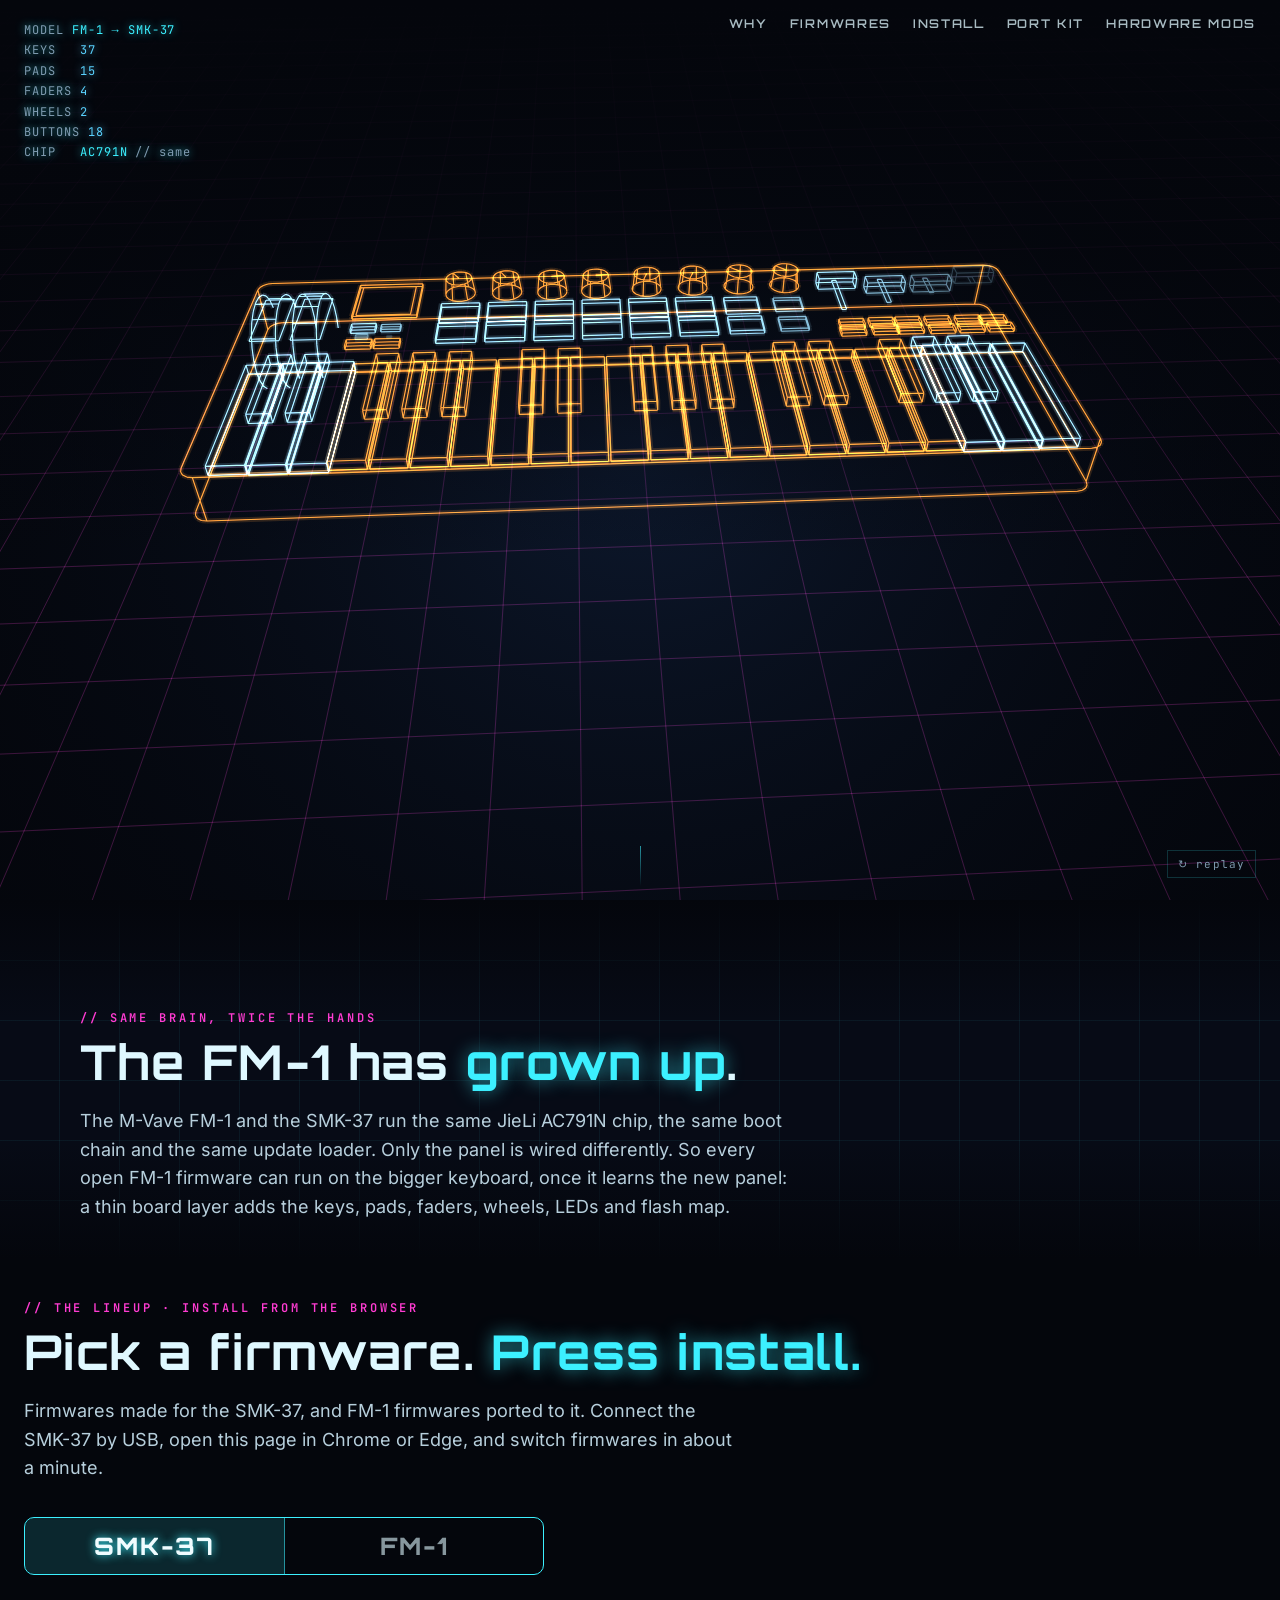
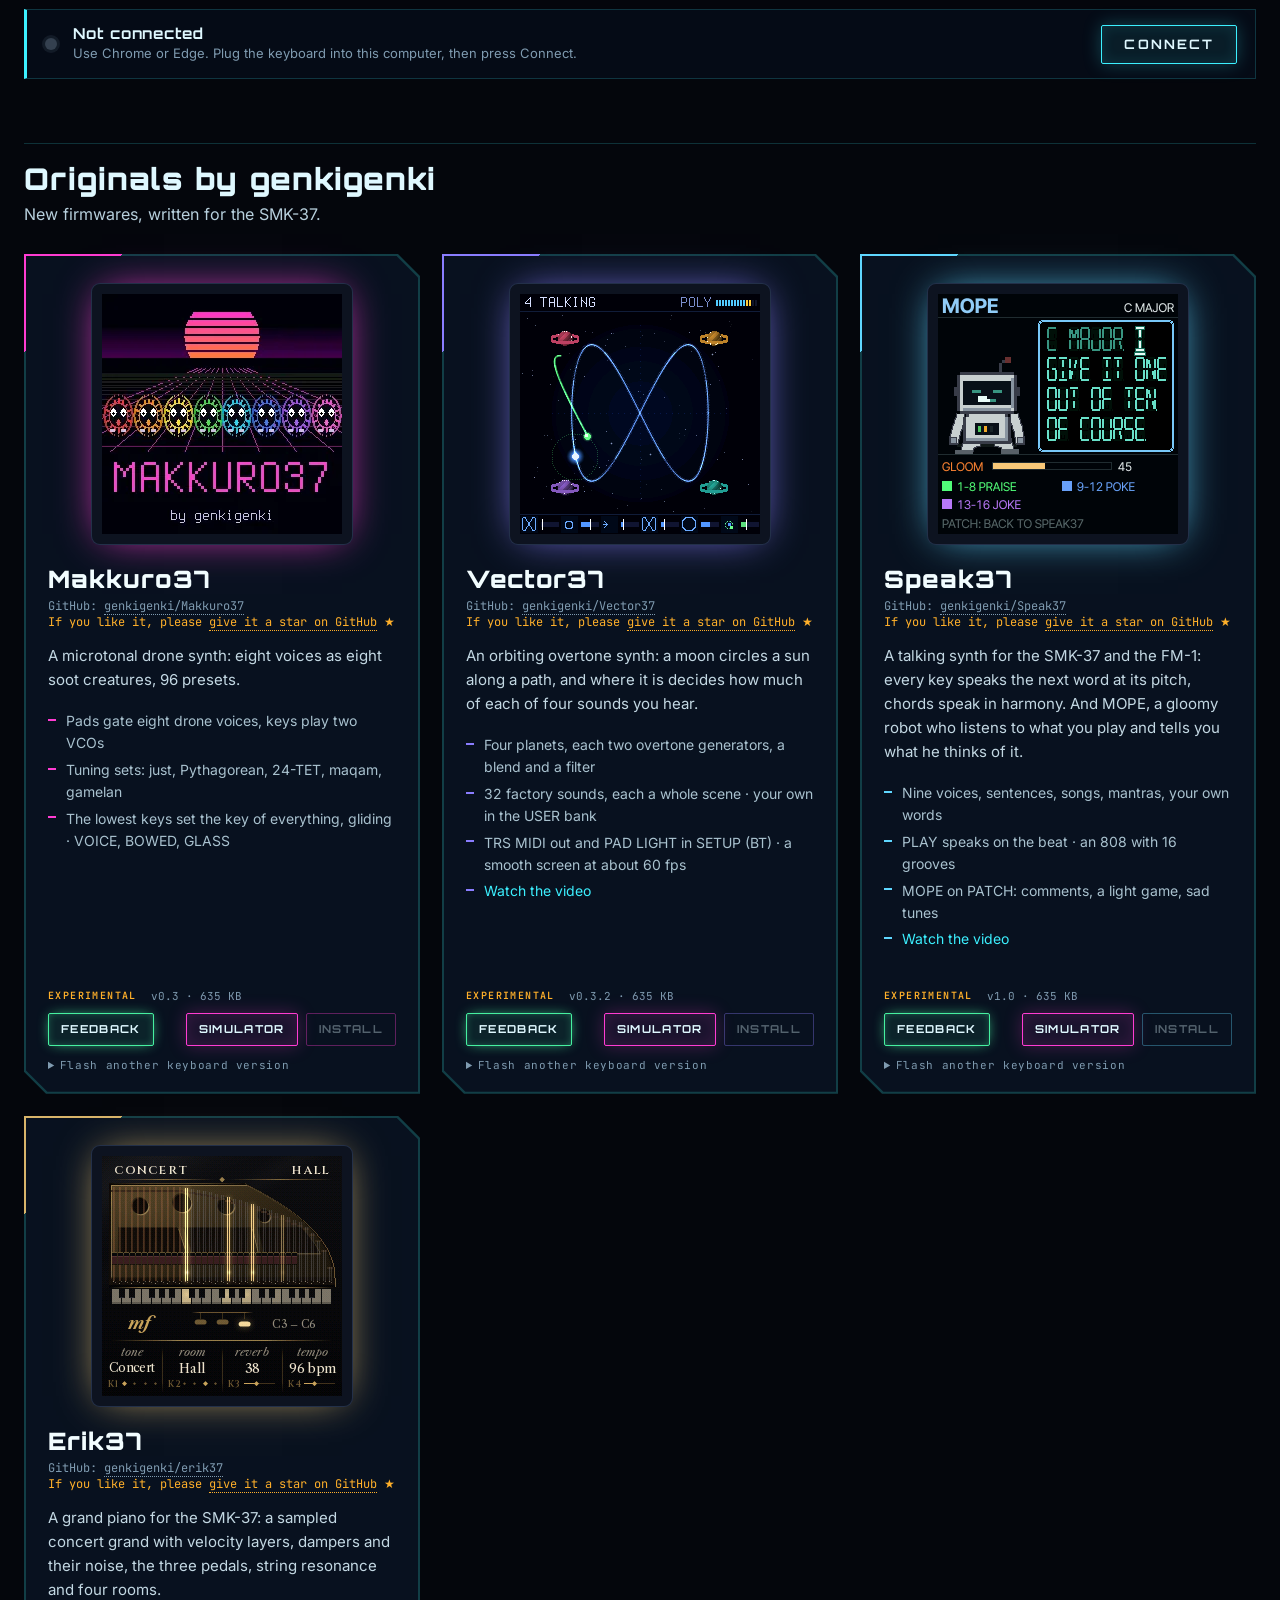
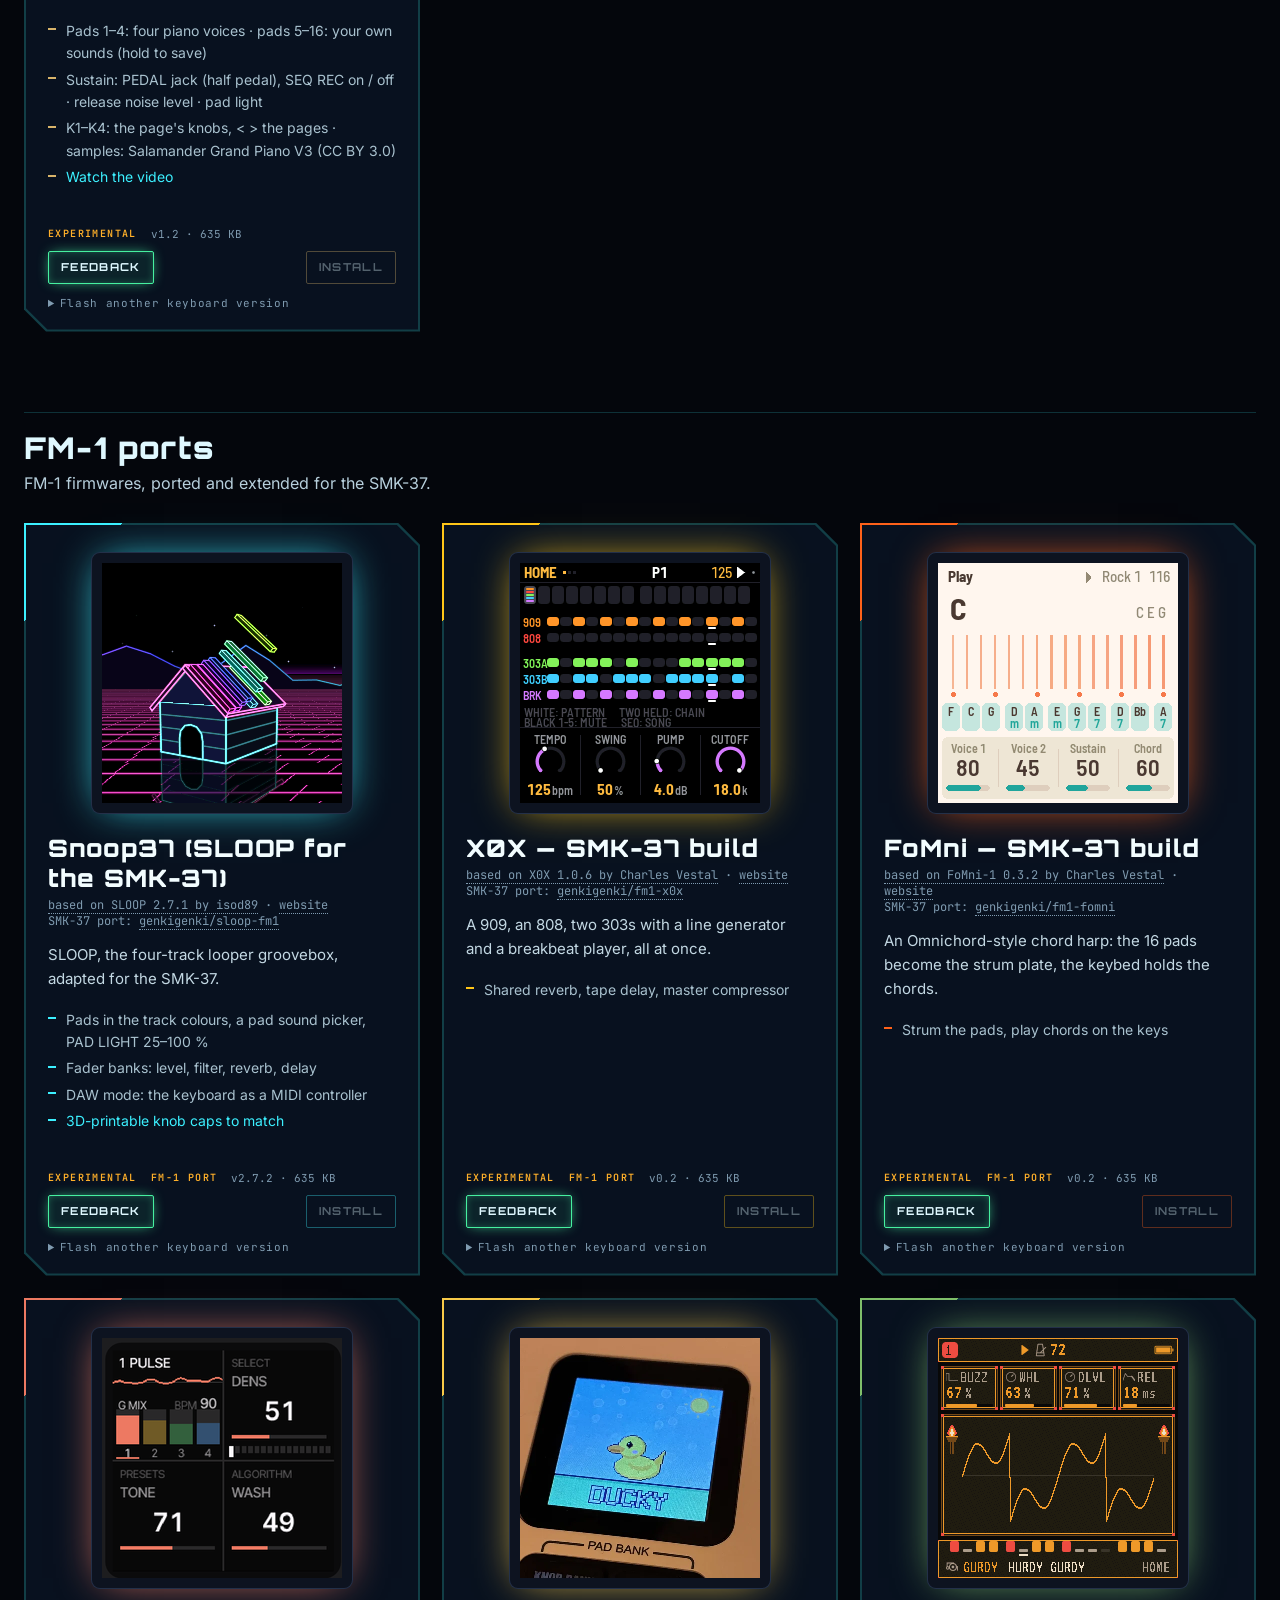
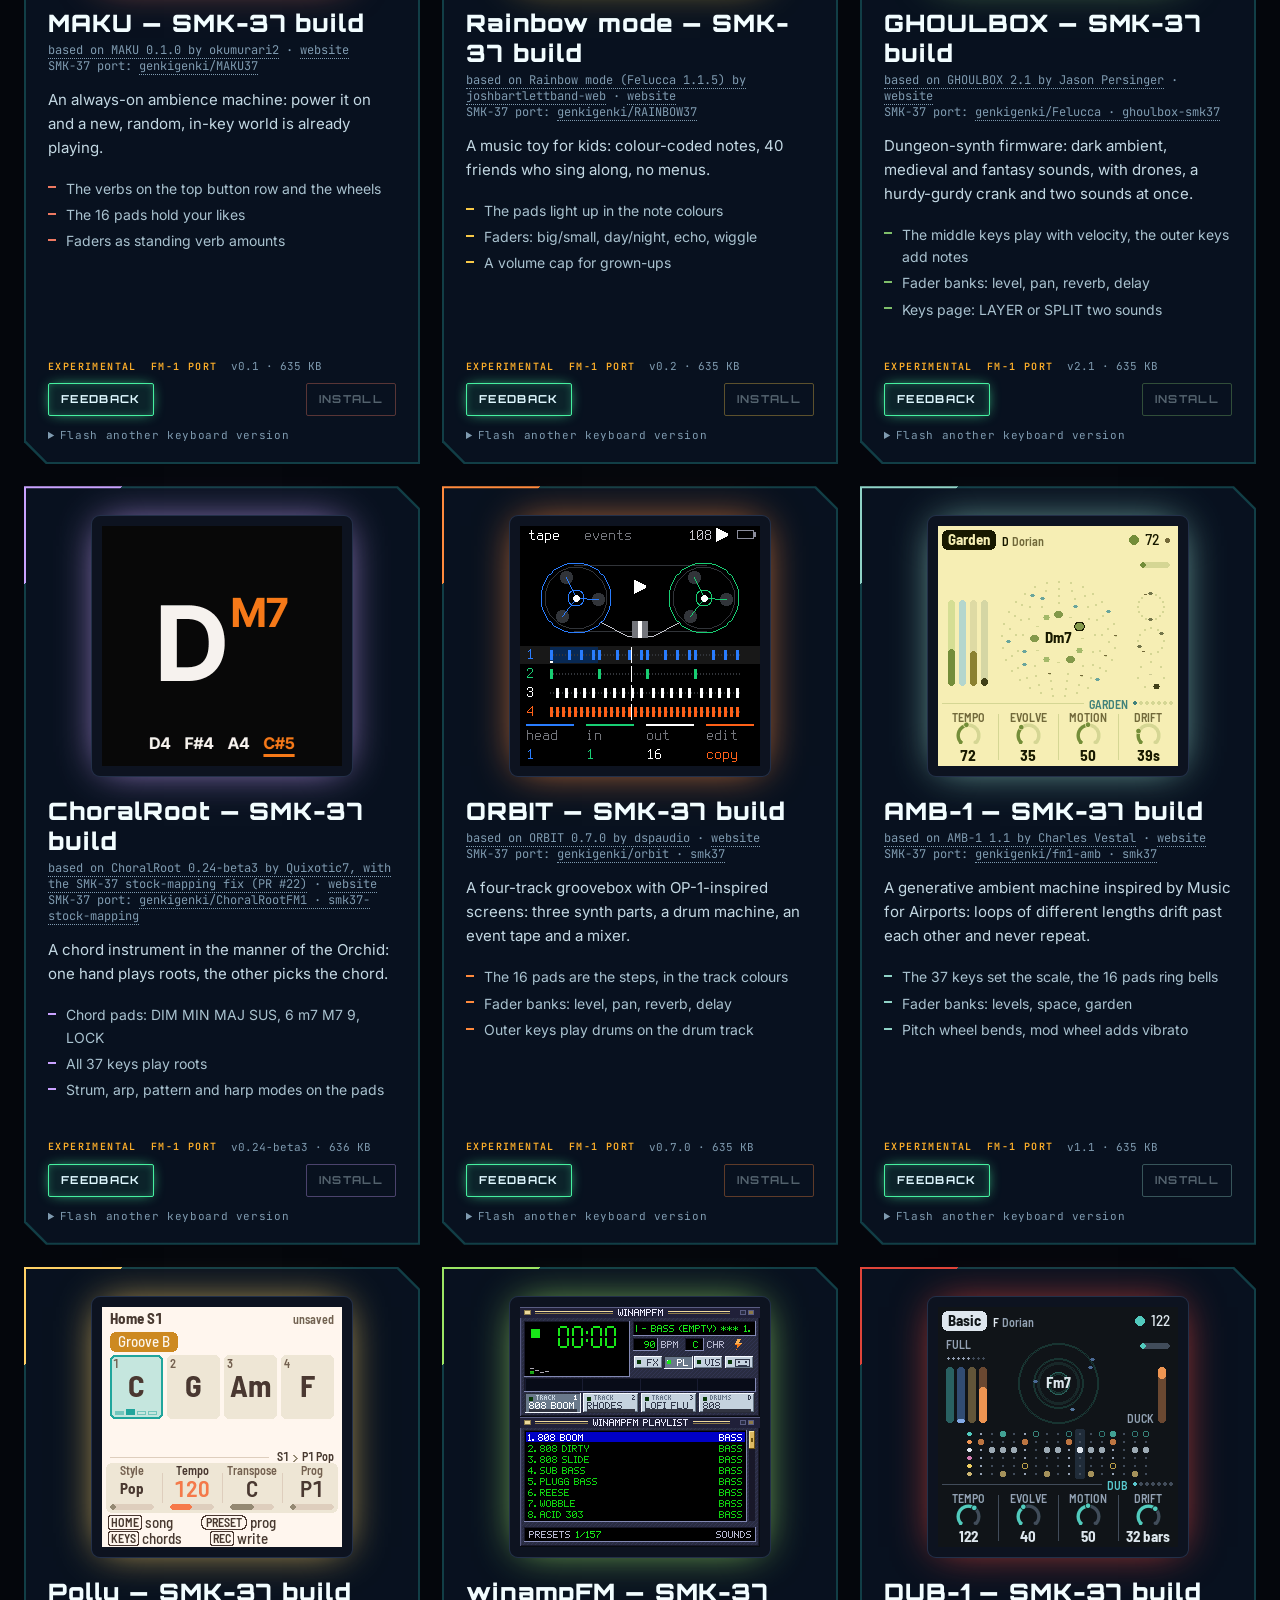
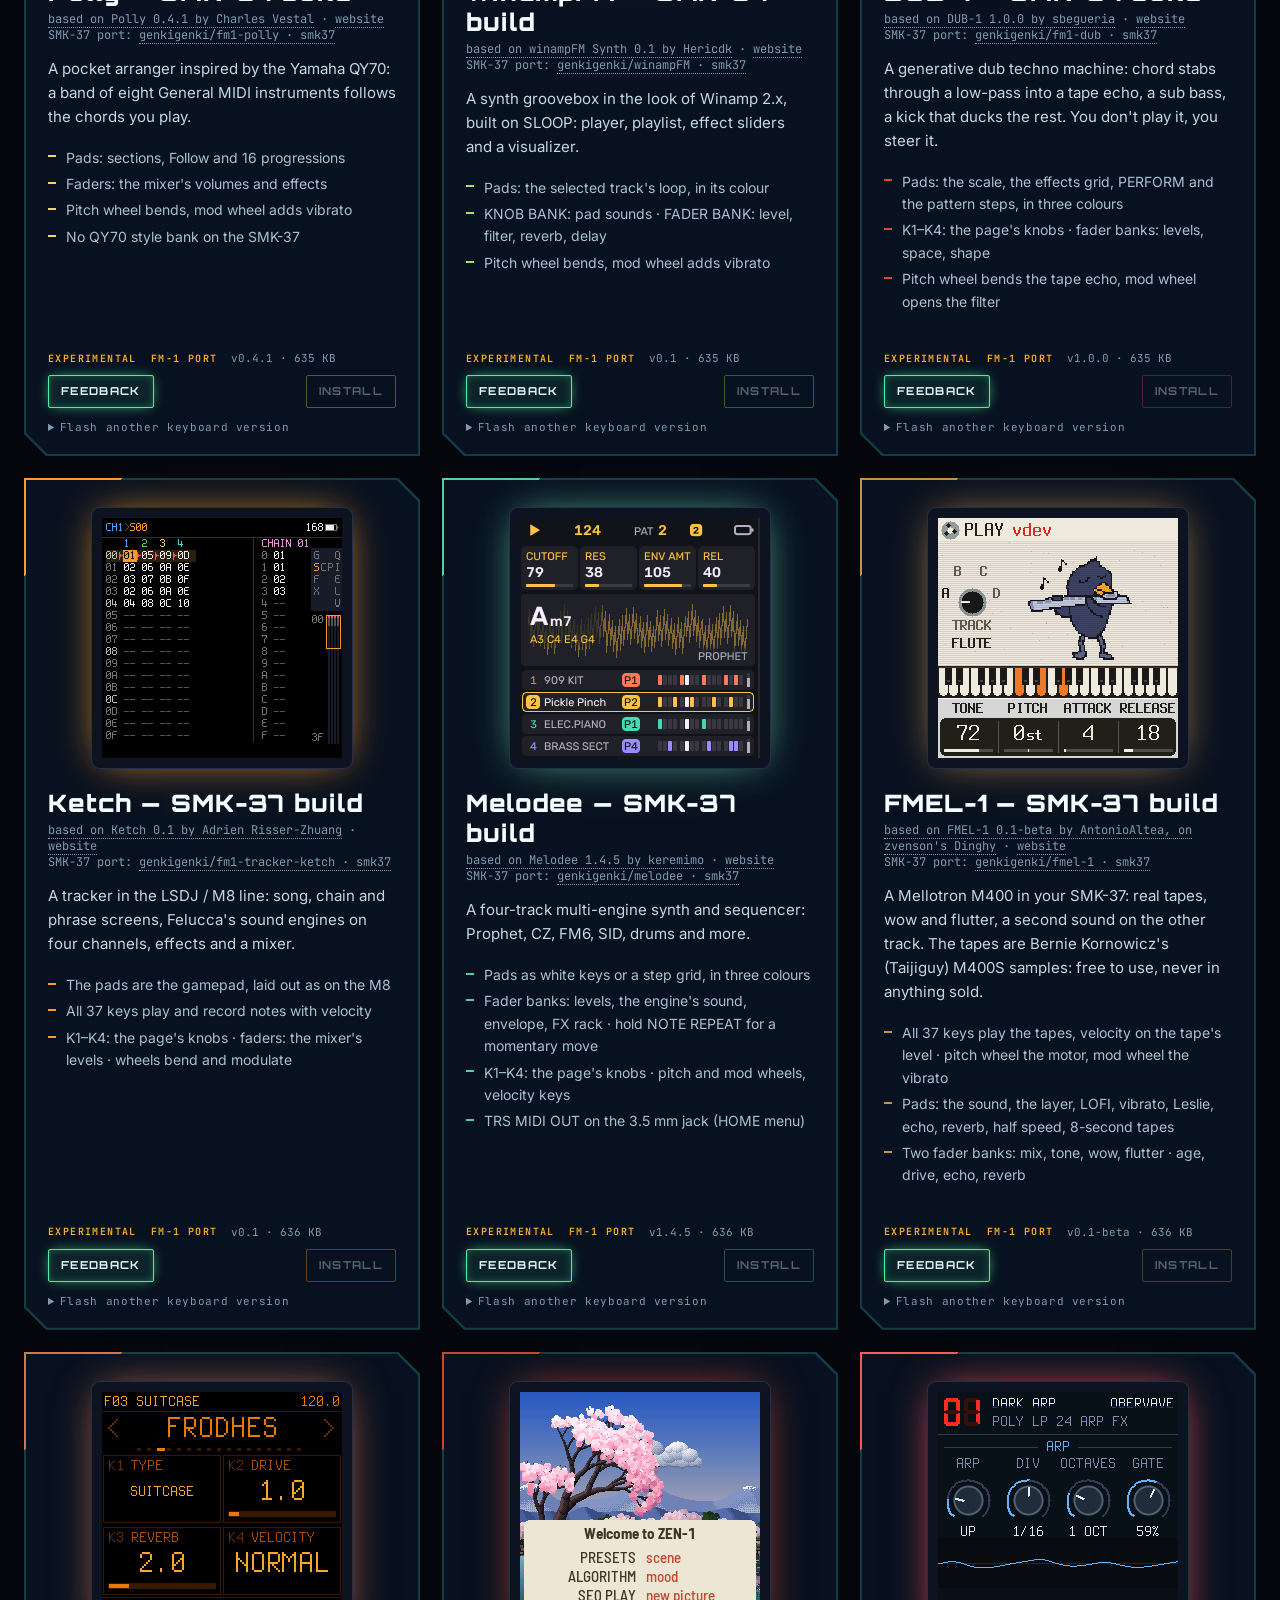
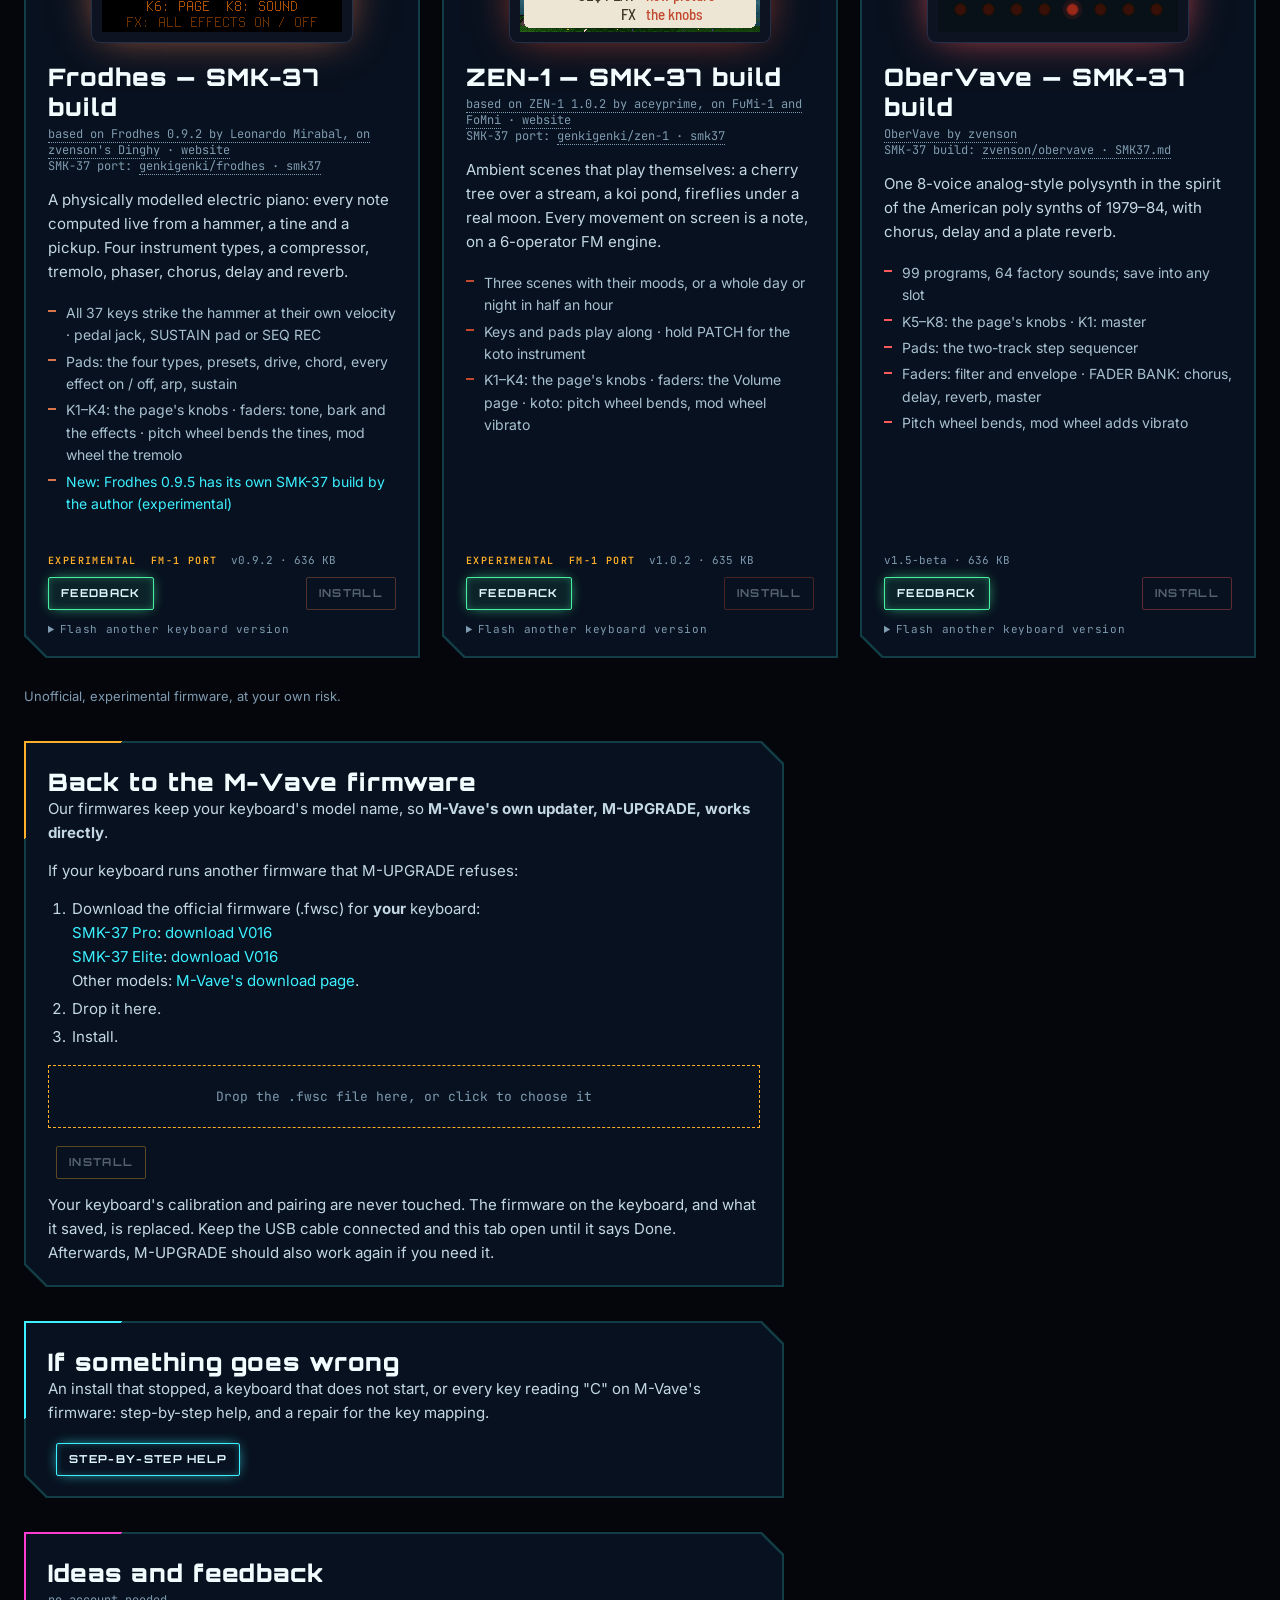
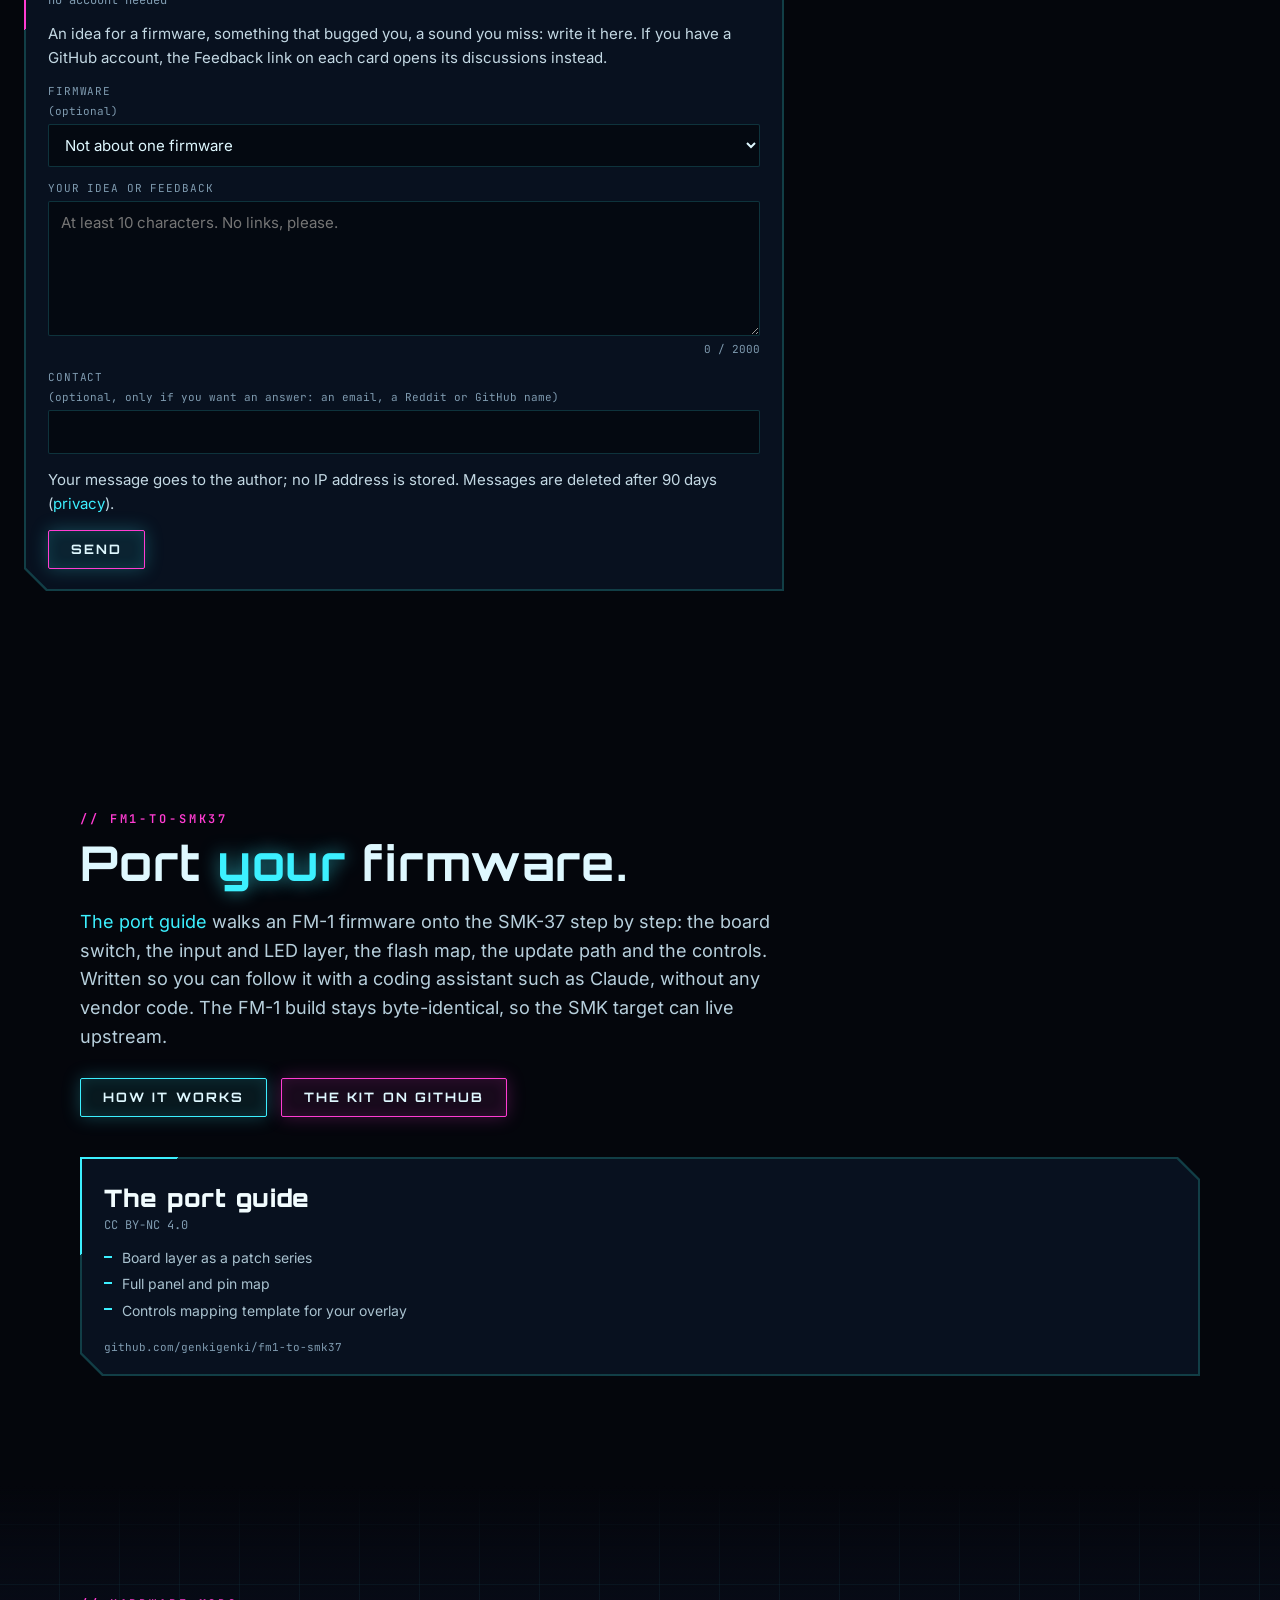
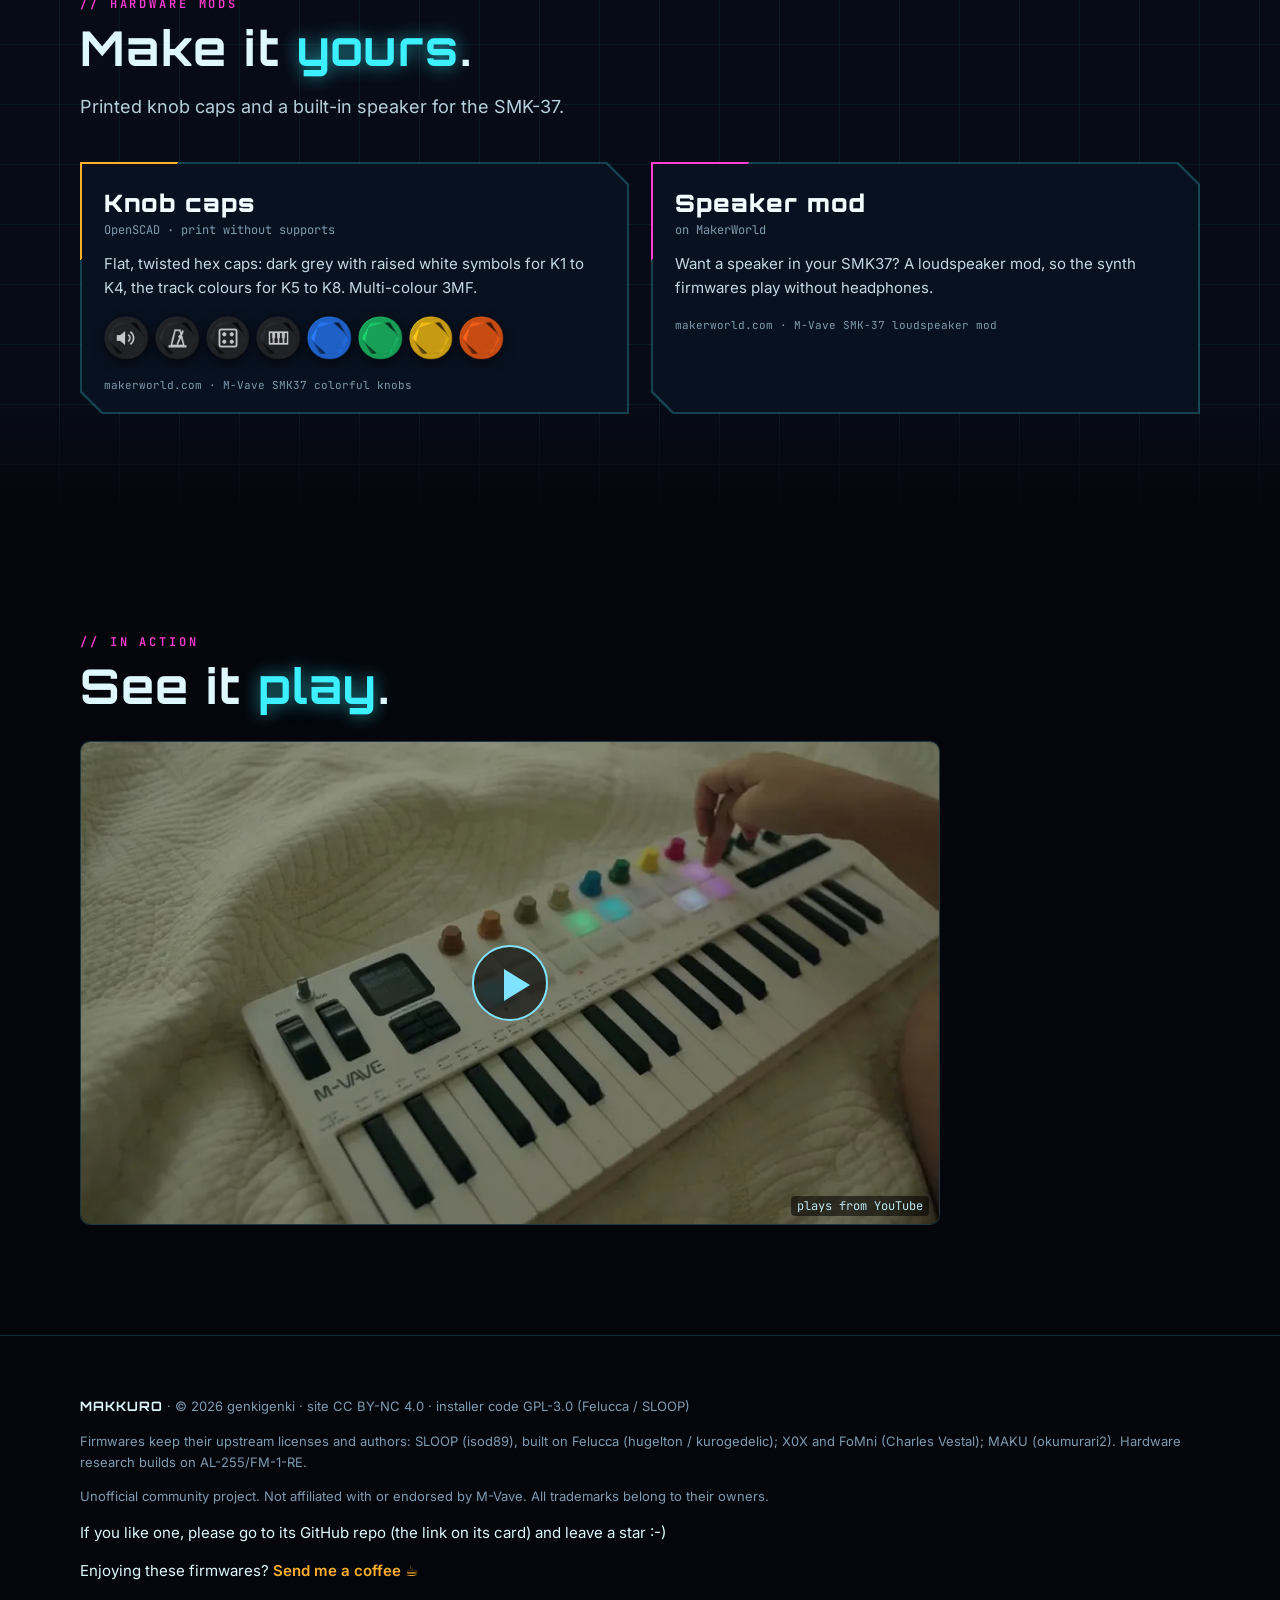
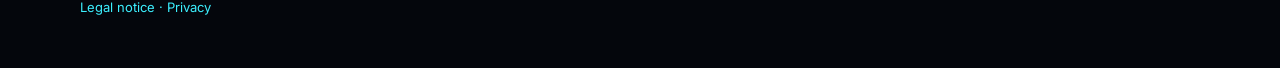
==== commit 576d0e49: "Back to M-Vave: a refused package explained; no promise that calibration and pairings are kept" ====
--- a/index.html
+++ b/index.html
@@ -3224,7 +3224,8 @@
   const ok = await confirmInstall("Back to the M-Vave firmware?",
     "Install the M-Vave " + k.name + " firmware V" + k.version + " on the connected keyboard (" + keyboardId() + ")?",
     stockFitNow && stockFitNow !== "same" ? "The keyboard reports " + keyboardId() + ". Make sure this file is for the model printed on your keyboard." : "",
-    ["The firmware on the keyboard, and the sounds and settings it saved, are replaced. Calibration and pairing are kept.",
+    ["The firmware on the keyboard, and the sounds and settings it saved, are replaced.",
+     "Coming from one of the community firmwares: M-Vave's firmware may rebuild its key mapping on its first start, and that rebuild erases the calibration and the Bluetooth pairings. Repair on the help page goes back to M-Vave and keeps them.",
      "If it fails, the keyboard stays in update mode: plug it in again and press Install again.",
      "Keep the USB cable connected and this tab open until it says Done."]);
   if (!ok) { busy = false; lockCards(); return; }
@@ -3249,9 +3250,15 @@
     finish(false, e && e.code === "mismatch" ? "Written, but the keyboard reports " + e.detail + " instead of " + k.product + ". Switch it off and on, then connect again."
       : e && e.code === "other" ? OTHER_MSG
       : e && e.code === "model" ? "This file is not for this device (" + e.message + "). Nothing was written."
+      : e && (e.code === "stopped" || e.code === "timeout") && /^the (device|keyboard)/.test(e.message) ? STEP1_REFUSED
       : (e && e.message) || String(e));
   }
 }
+// step 1 ended without "success": the running firmware checked M-Vave's package and refused it (or stopped asking)
+const STEP1_REFUSED = "The firmware on the keyboard refused M-Vave's package: nothing was written. Its screen shows FAILED and a " +
+  "number for a moment. FAILED -5: the keyboard's boot area is not M-Vave's (another bootloader, for example m-bootloader, is " +
+  "installed): put M-Vave's back with M-Flasher, then try again. Any other number, or none seen: use Repair on the help page " +
+  "with the same file. It goes back to M-Vave through the repair firmware and keeps the calibration. Copy the log for a report.";
 $("sinst").addEventListener("click", stockInstall);
 
 /* ---- the repair wizard (#repair): repair firmware (STASH) -> V016 (rebuilds the mapping) -> repair firmware (RESTORE)
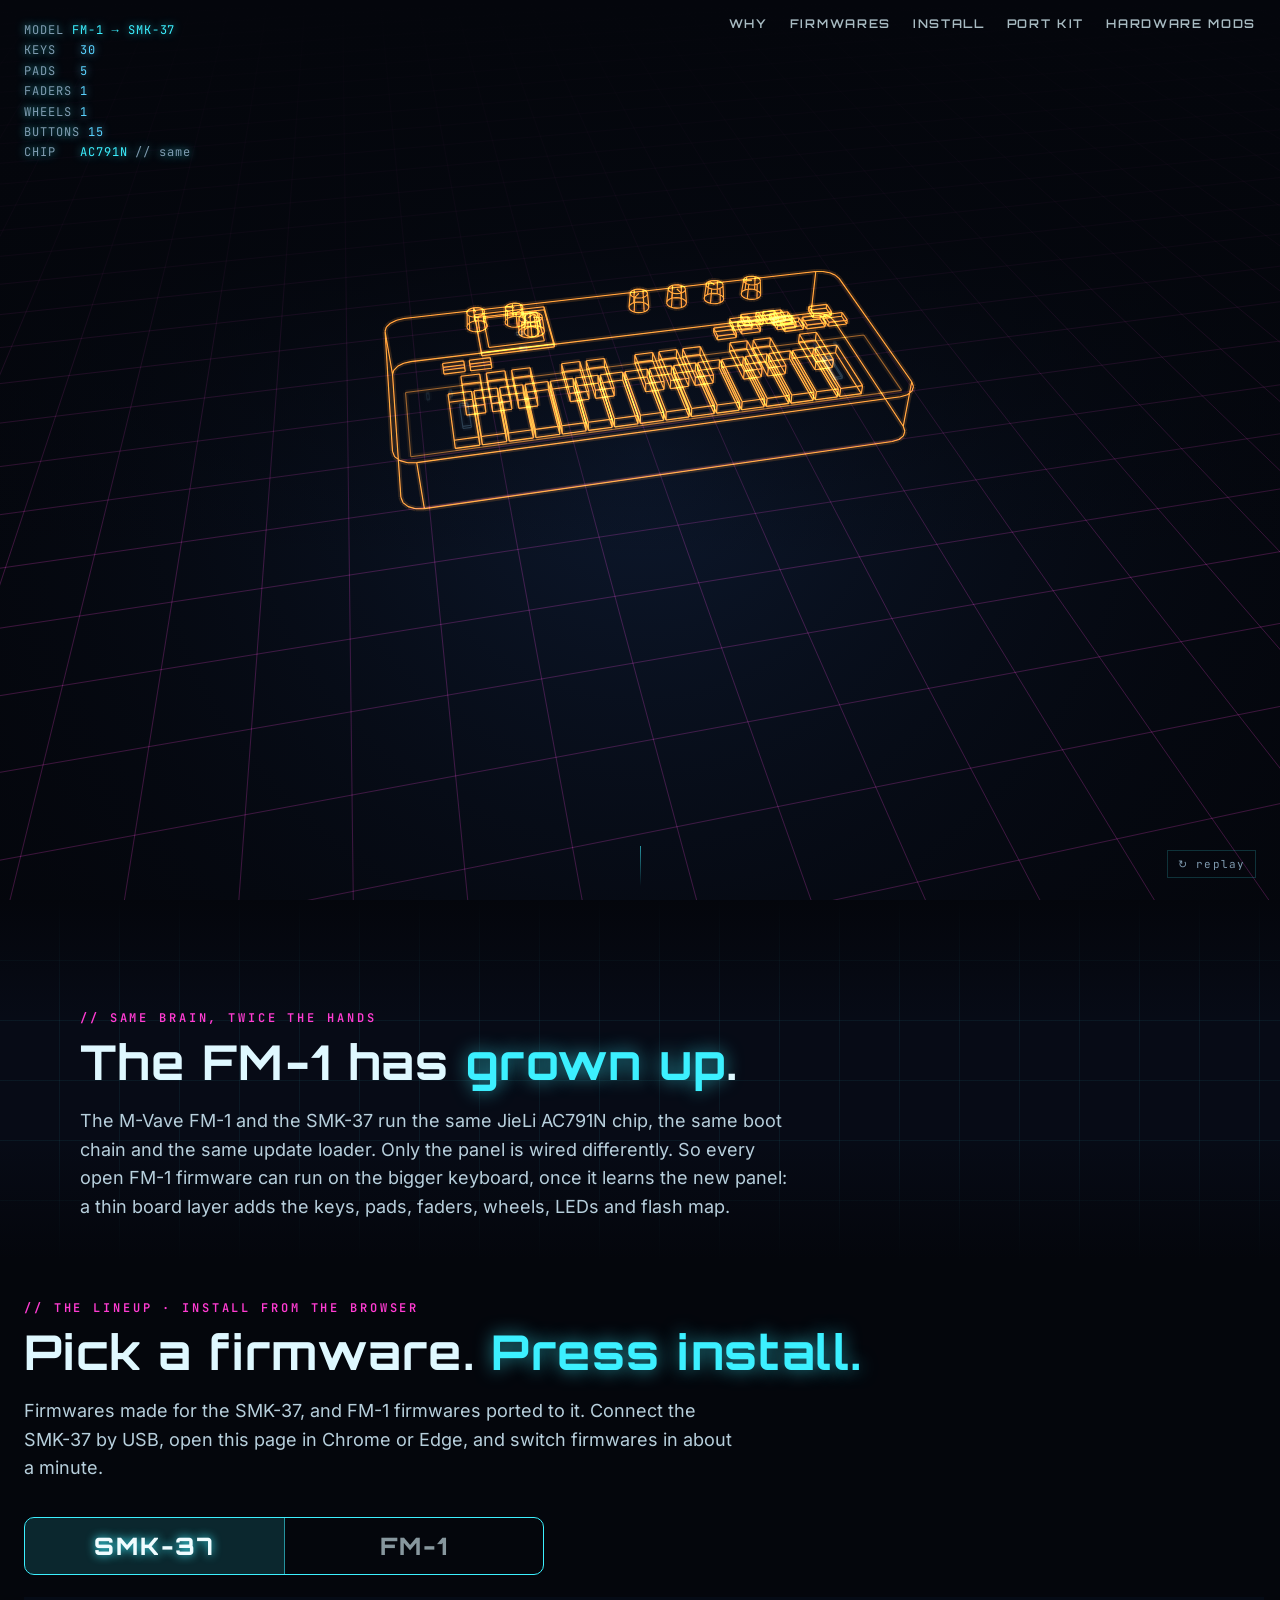
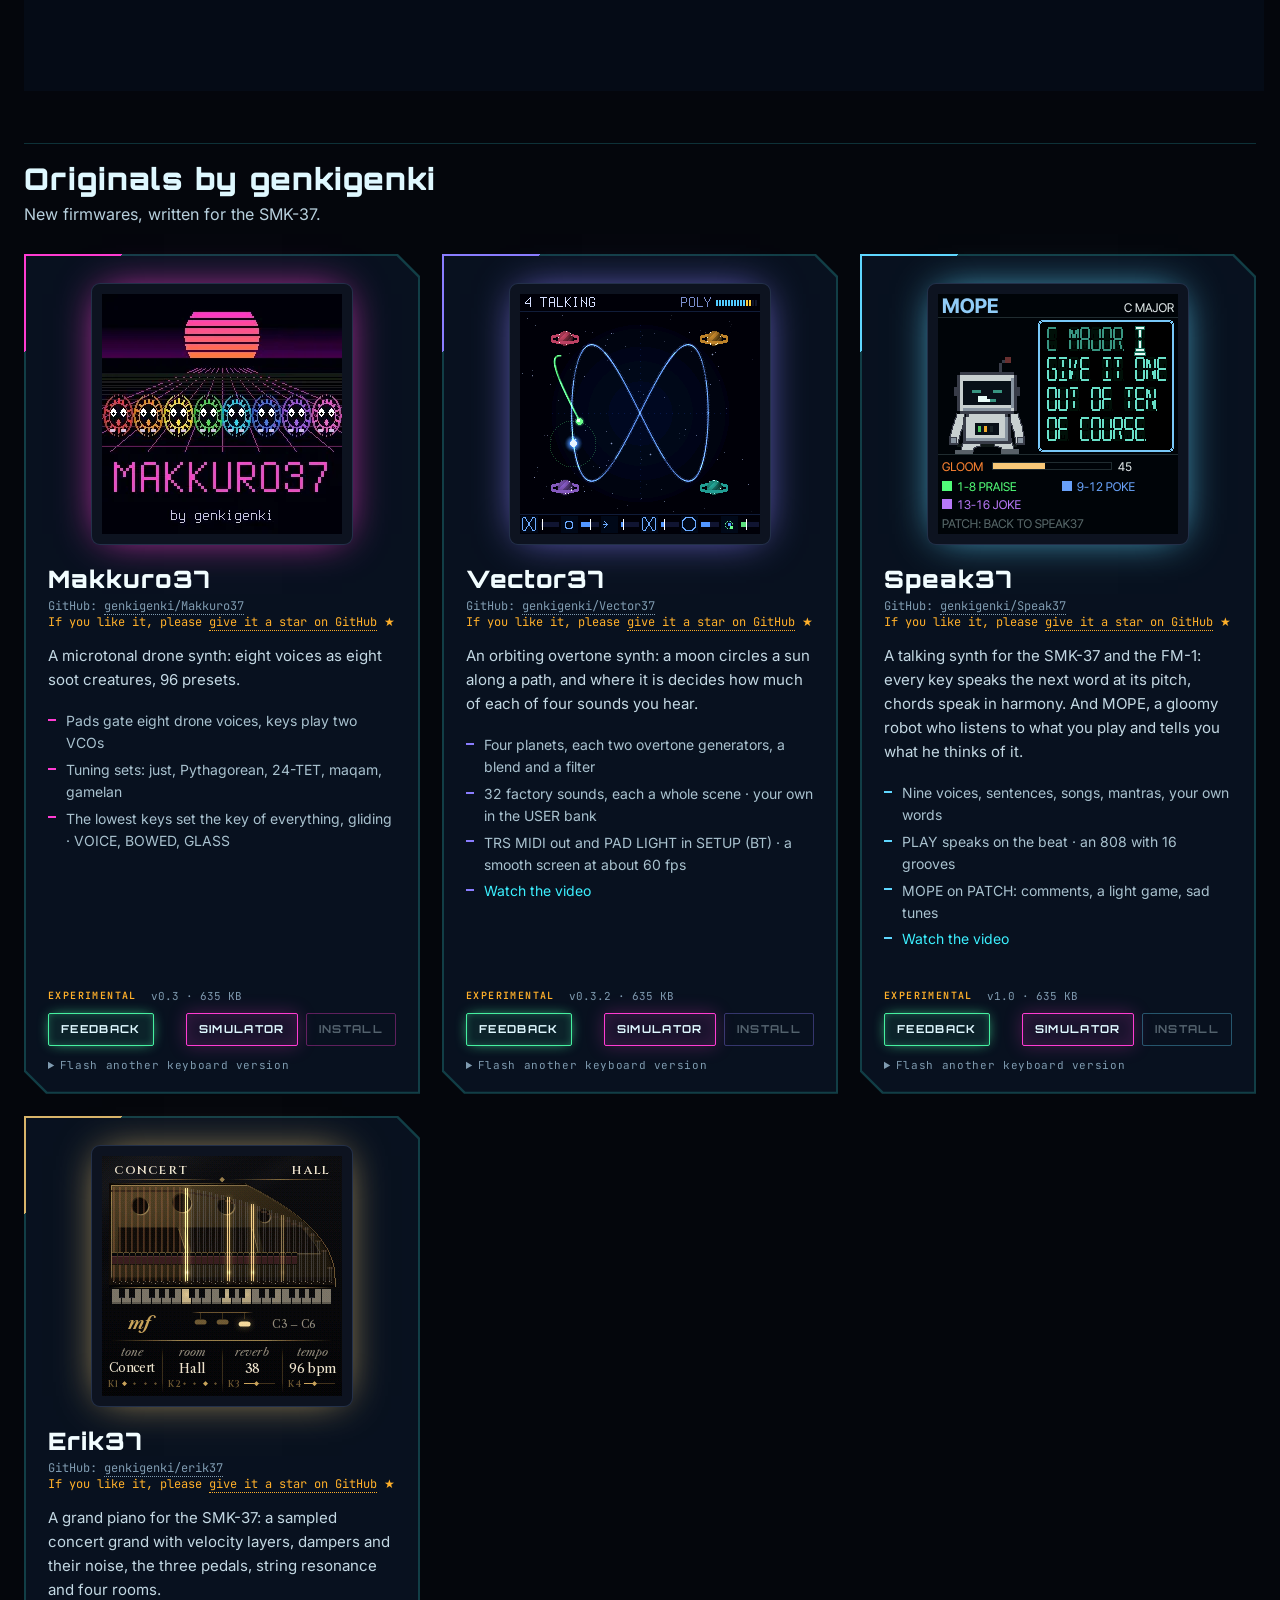
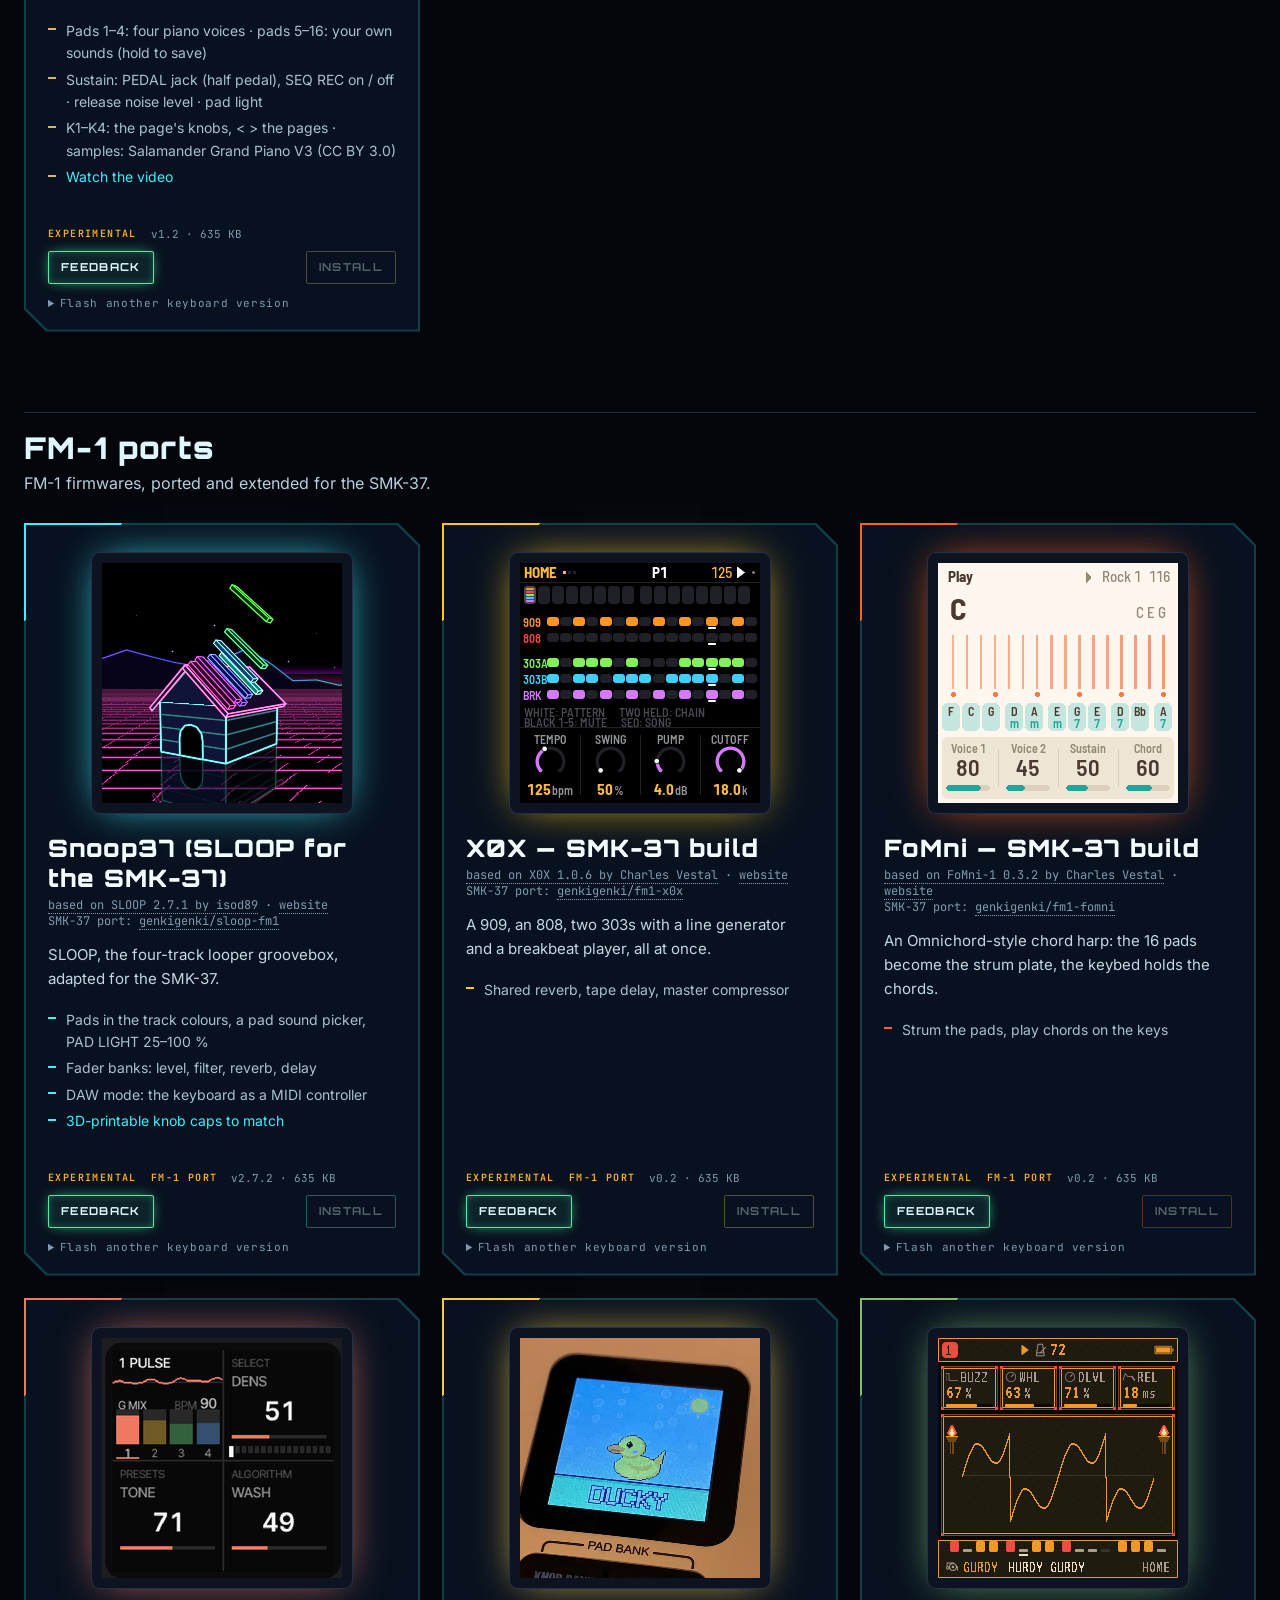
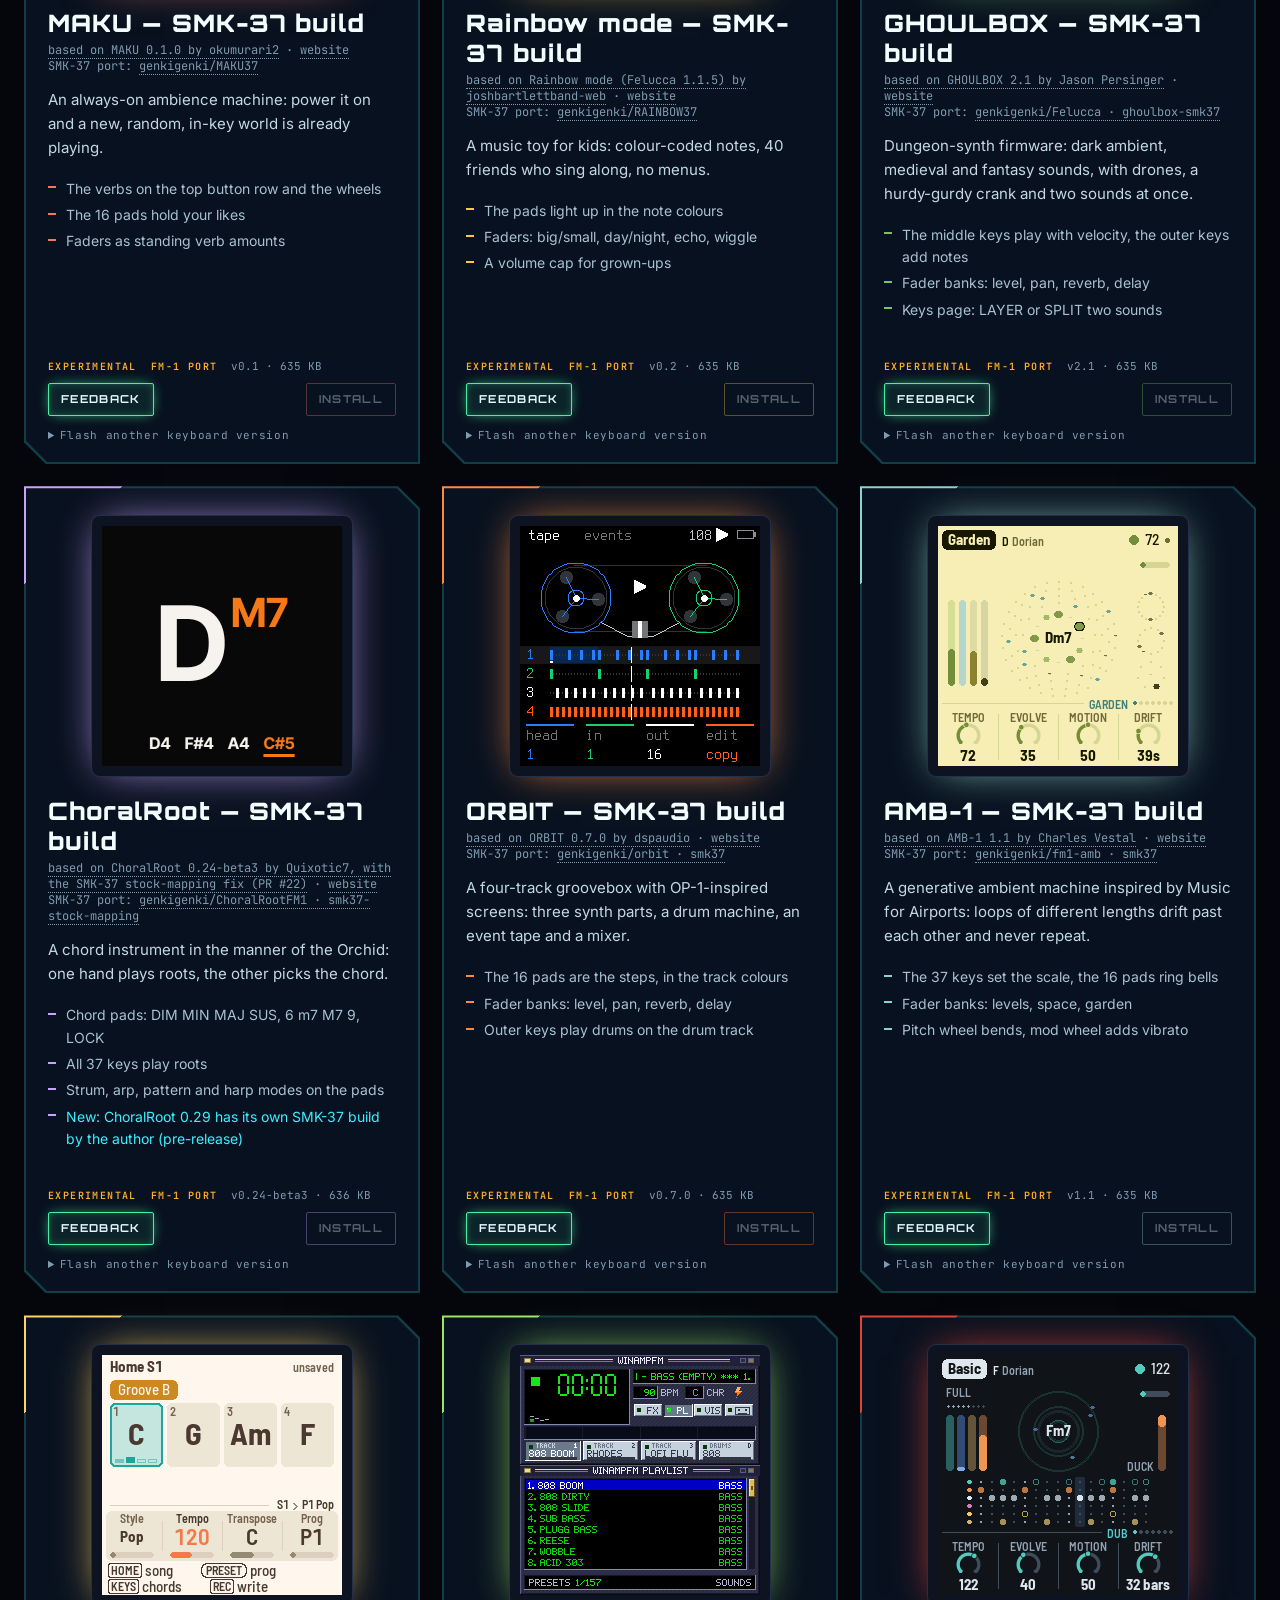
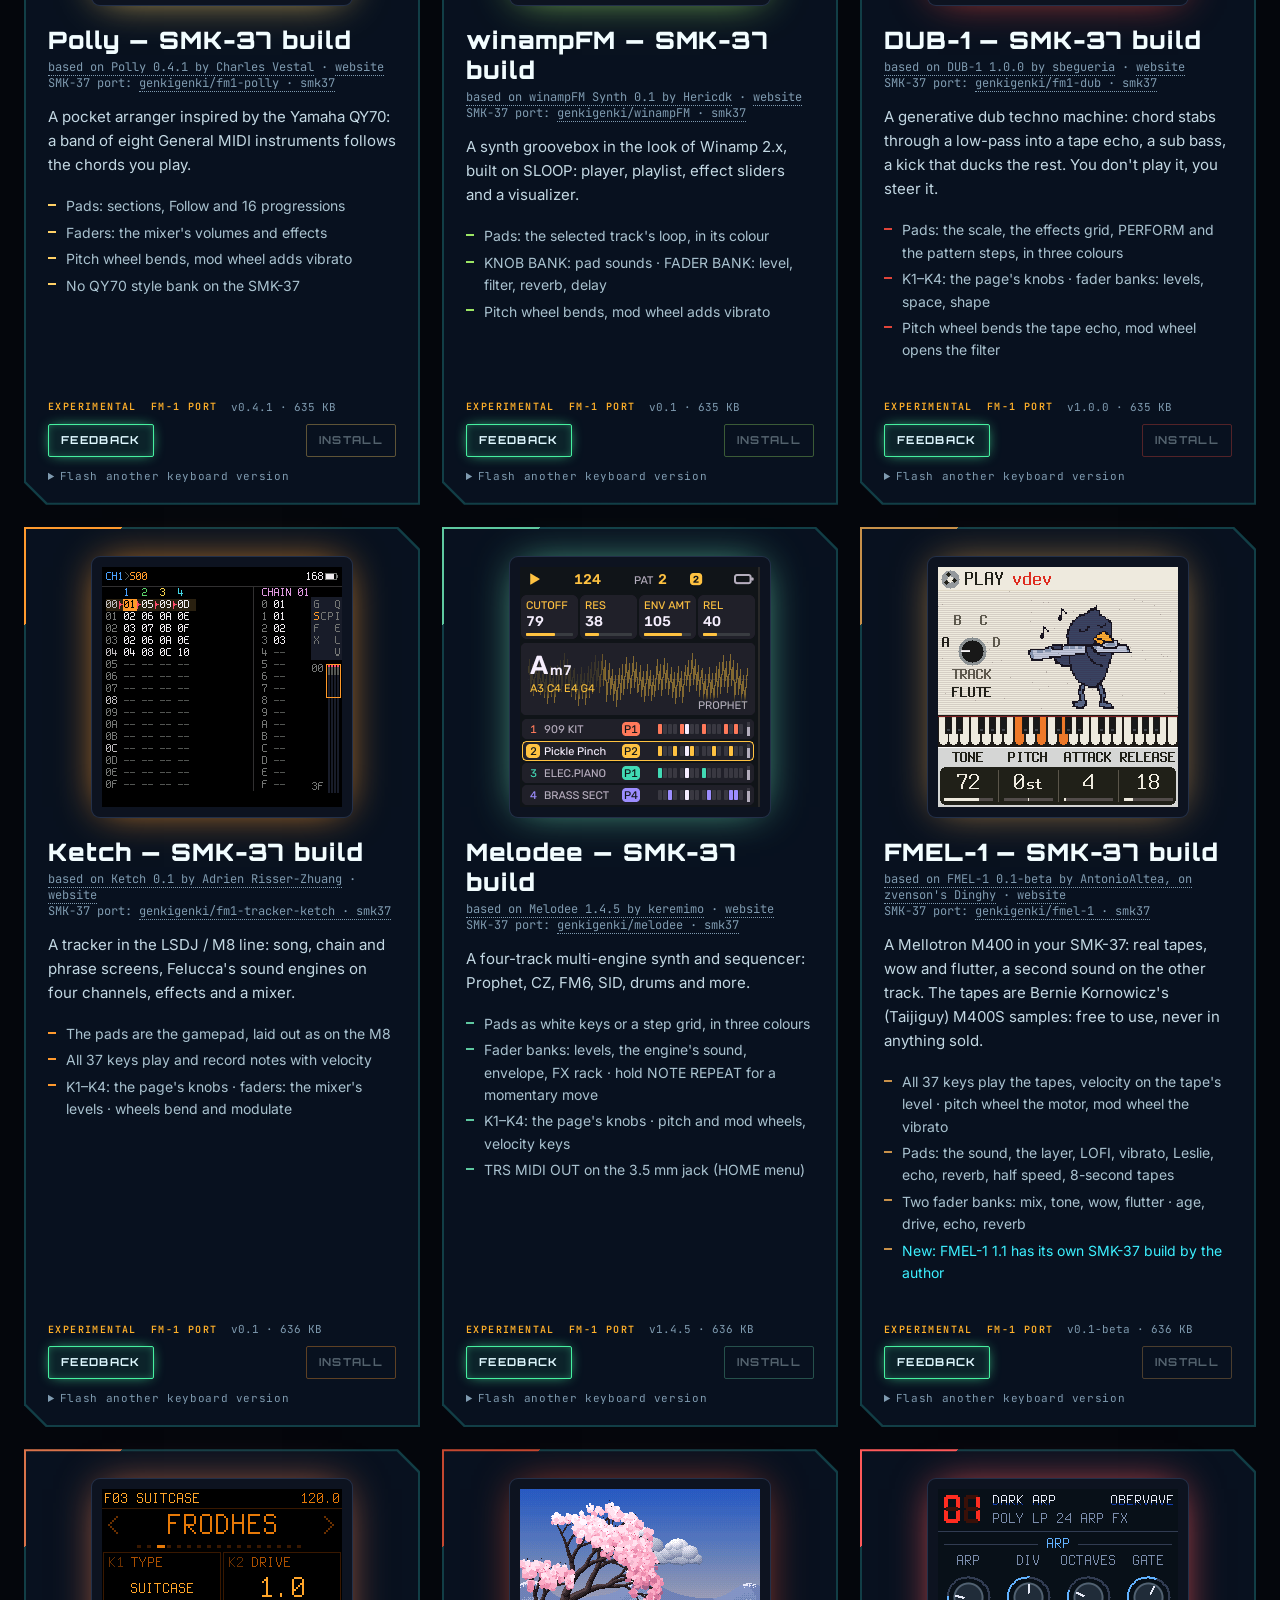
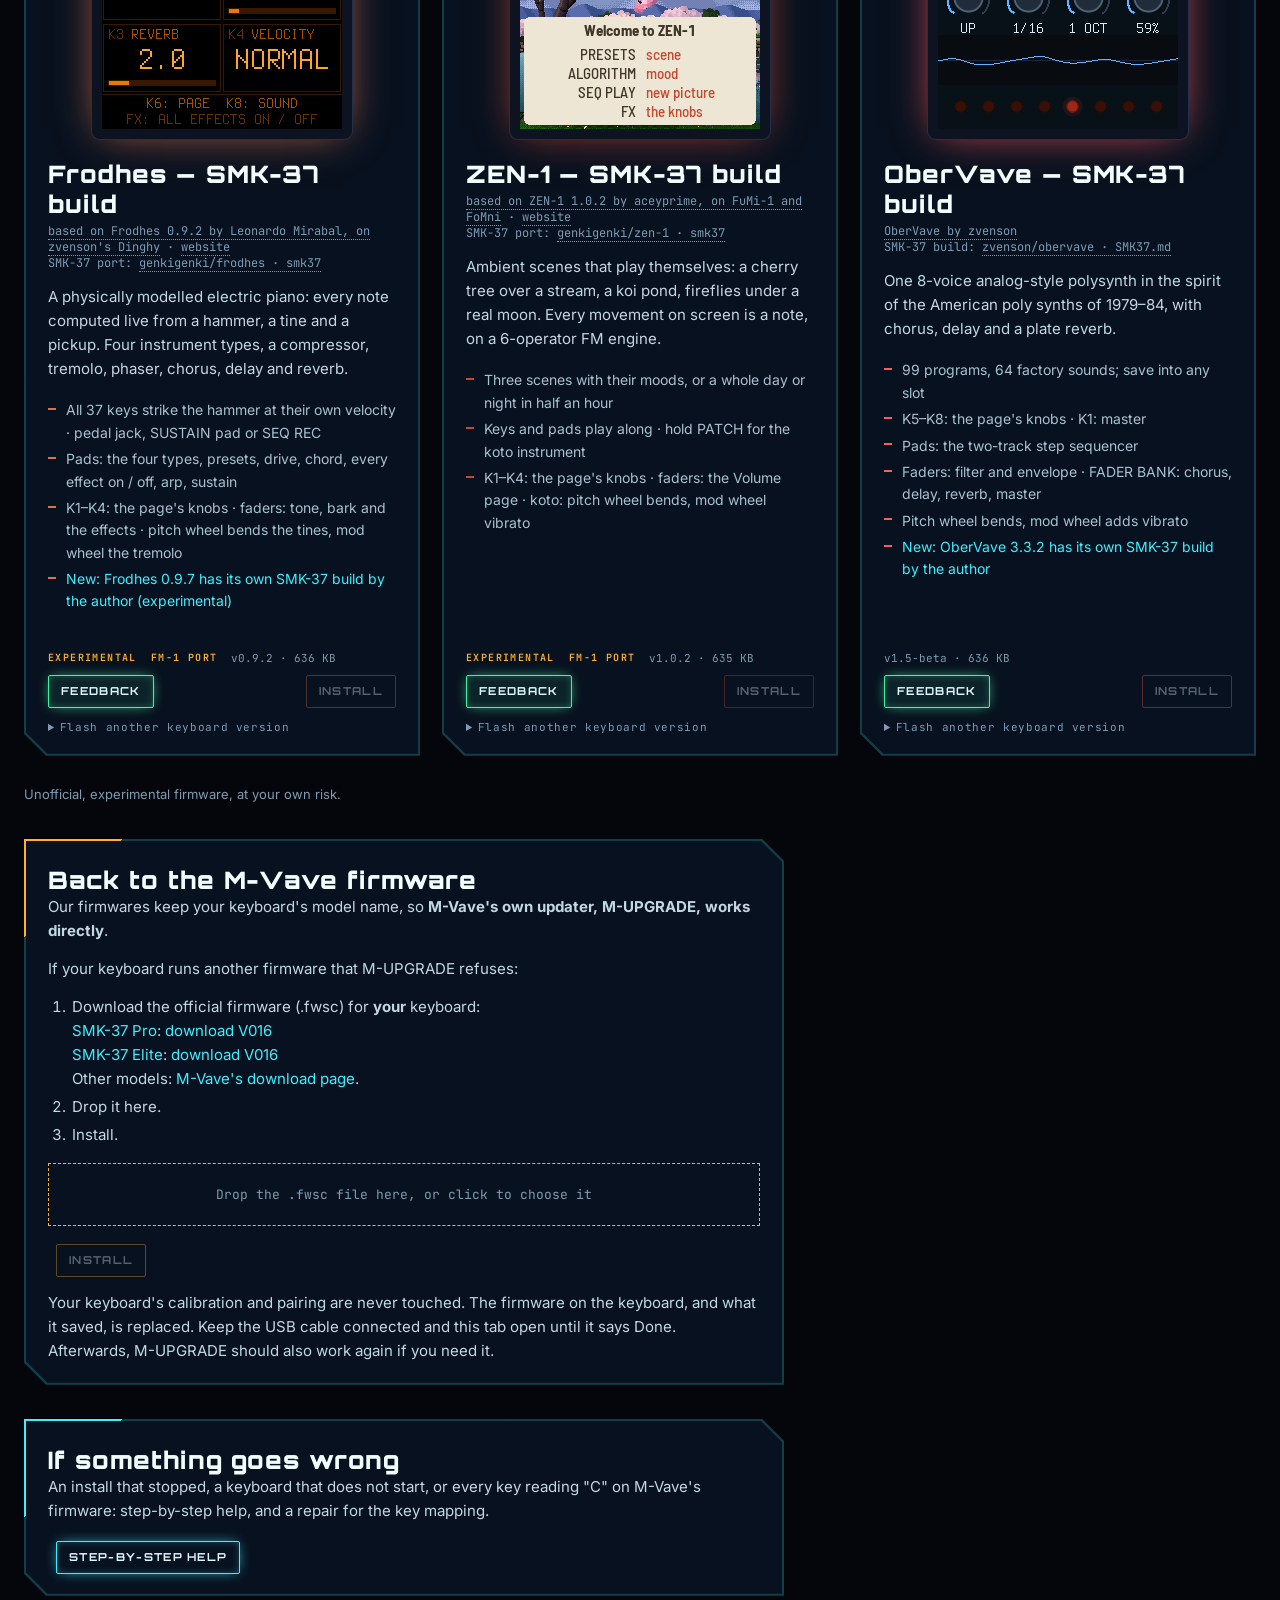
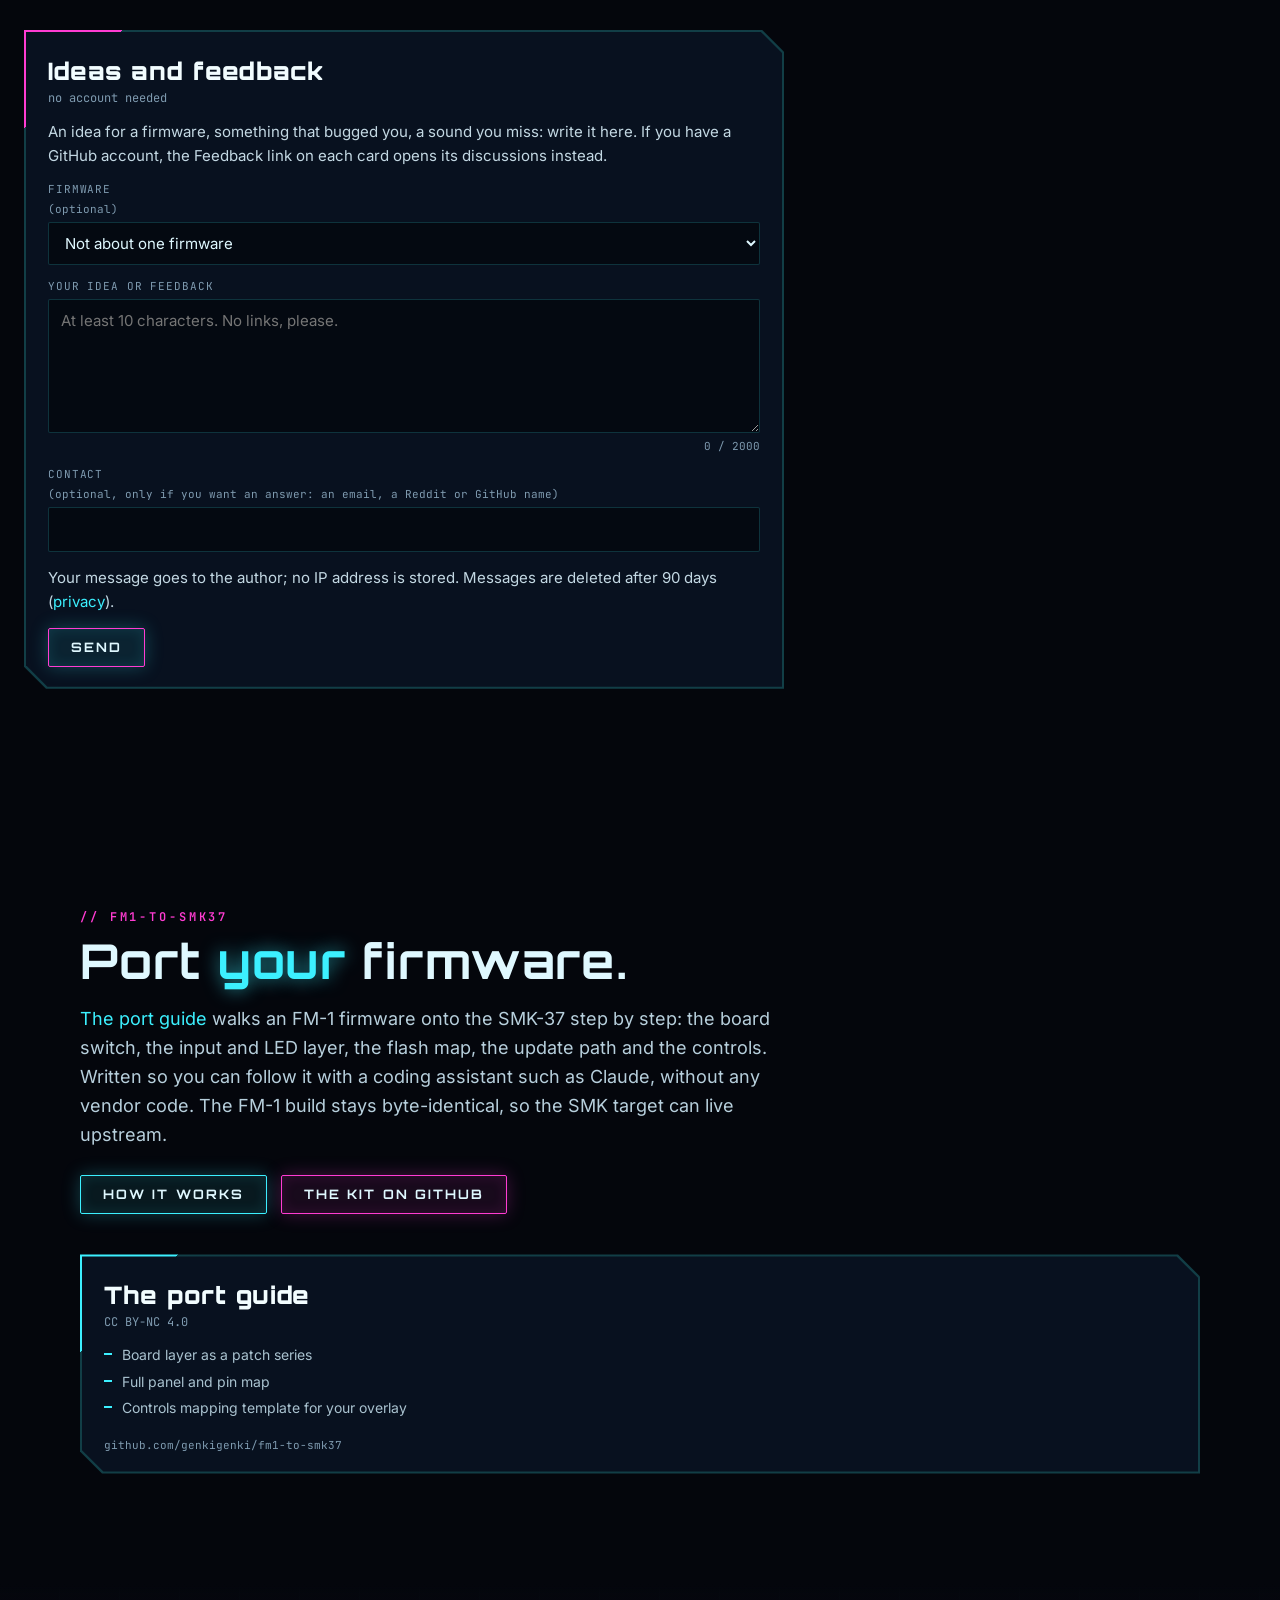
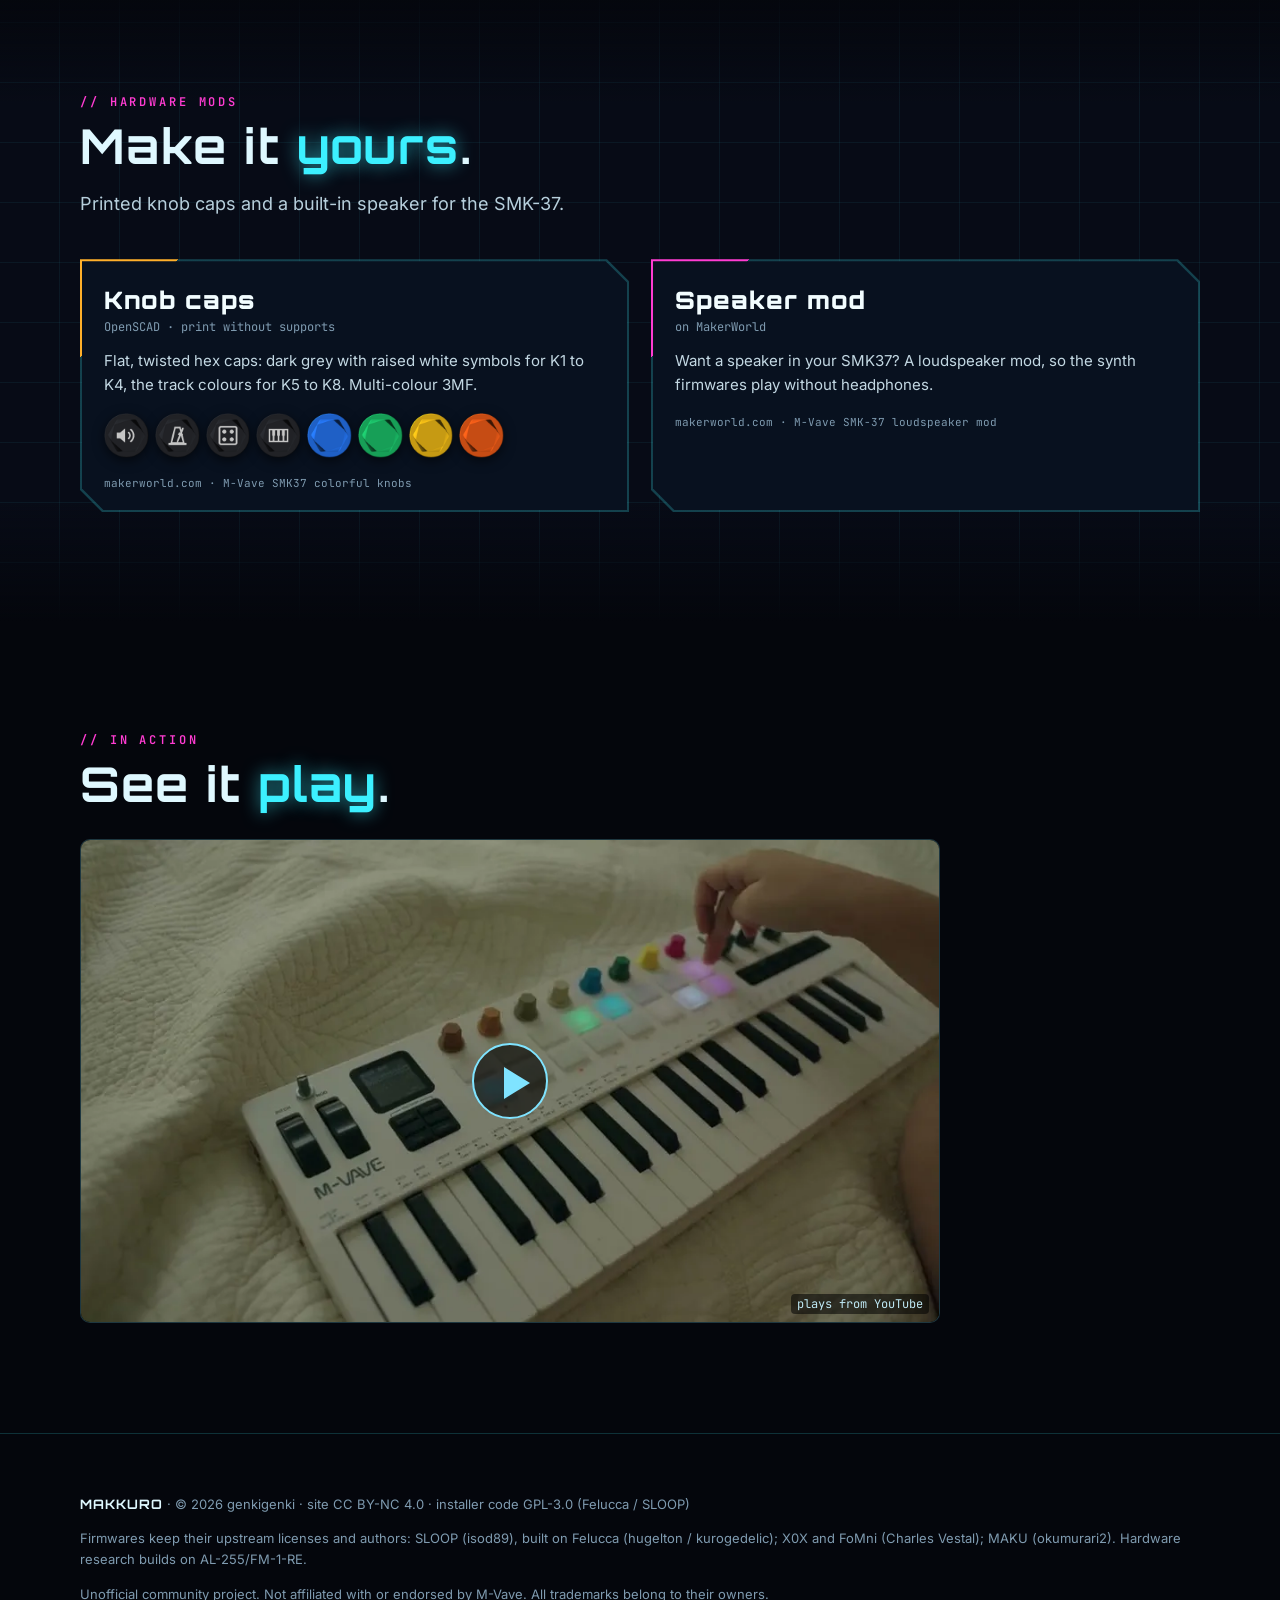
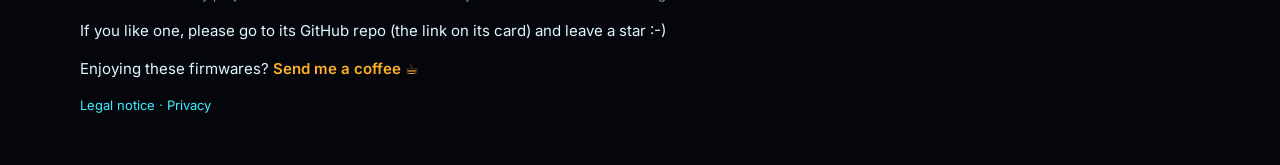
==== commit f41582ee: "FM-1 tab: every card on its project's latest release; author SMK-37 builds linked for FMEL-1, Frodhe" ====
--- a/index.html
+++ b/index.html
@@ -716,7 +716,7 @@
         <h3><a href="https://github.com/Quixotic7/ChoralRootFM1">ChoralRoot — SMK-37 build</a></h3>
         <div class="from"><a href="https://github.com/Quixotic7/ChoralRootFM1">based on ChoralRoot 0.24-beta3 by Quixotic7, with the SMK-37 stock-mapping fix (PR #22)</a> · <a href="https://quixotic7.github.io/ChoralRootFM1/">website</a><br>SMK-37 port: <a href="https://github.com/genkigenki/ChoralRootFM1/tree/smk37-stock-mapping">genkigenki/ChoralRootFM1 · smk37-stock-mapping</a></div>
         <p>A chord instrument in the manner of the Orchid: one hand plays roots, the other picks the chord.</p>
-        <ul><li>Chord pads: DIM MIN MAJ SUS, 6 m7 M7 9, LOCK</li><li>All 37 keys play roots</li><li>Strum, arp, pattern and harp modes on the pads</li></ul>
+        <ul><li>Chord pads: DIM MIN MAJ SUS, 6 m7 M7 9, LOCK</li><li>All 37 keys play roots</li><li>Strum, arp, pattern and harp modes on the pads</li><li><a href="https://github.com/Quixotic7/ChoralRootFM1/releases/tag/v0.29-smk37">New: ChoralRoot 0.29 has its own SMK-37 build by the author (pre-release)</a></li></ul>
         
         <div class="foot"><div class="info"><span class="tag ">experimental</span><span class="tag ">FM-1 port</span>
           <span class="meta">v0.24-beta3 · 636 KB</span>
@@ -860,7 +860,7 @@
         <h3><a href="https://github.com/AntonioAltea/fmel-1">FMEL-1 — SMK-37 build</a></h3>
         <div class="from"><a href="https://github.com/AntonioAltea/fmel-1">based on FMEL-1 0.1-beta by AntonioAltea, on zvenson&#x27;s Dinghy</a> · <a href="https://antonioaltea.github.io/fmel-1/">website</a><br>SMK-37 port: <a href="https://github.com/genkigenki/fmel-1/tree/smk37">genkigenki/fmel-1 · smk37</a></div>
         <p>A Mellotron M400 in your SMK-37: real tapes, wow and flutter, a second sound on the other track. The tapes are Bernie Kornowicz&#x27;s (Taijiguy) M400S samples: free to use, never in anything sold.</p>
-        <ul><li>All 37 keys play the tapes, velocity on the tape&#x27;s level · pitch wheel the motor, mod wheel the vibrato</li><li>Pads: the sound, the layer, LOFI, vibrato, Leslie, echo, reverb, half speed, 8-second tapes</li><li>Two fader banks: mix, tone, wow, flutter · age, drive, echo, reverb</li></ul>
+        <ul><li>All 37 keys play the tapes, velocity on the tape&#x27;s level · pitch wheel the motor, mod wheel the vibrato</li><li>Pads: the sound, the layer, LOFI, vibrato, Leslie, echo, reverb, half speed, 8-second tapes</li><li>Two fader banks: mix, tone, wow, flutter · age, drive, echo, reverb</li><li><a href="https://github.com/AntonioAltea/fmel-1/releases/tag/v1.1">New: FMEL-1 1.1 has its own SMK-37 build by the author</a></li></ul>
         
         <div class="foot"><div class="info"><span class="tag ">experimental</span><span class="tag ">FM-1 port</span>
           <span class="meta">v0.1-beta · 636 KB</span>
@@ -878,7 +878,7 @@
         <h3><a href="https://github.com/leonardoMirabal/frodhes">Frodhes — SMK-37 build</a></h3>
         <div class="from"><a href="https://github.com/leonardoMirabal/frodhes">based on Frodhes 0.9.2 by Leonardo Mirabal, on zvenson&#x27;s Dinghy</a> · <a href="https://leonardomirabal.github.io/frodhes/">website</a><br>SMK-37 port: <a href="https://github.com/genkigenki/frodhes/tree/smk37">genkigenki/frodhes · smk37</a></div>
         <p>A physically modelled electric piano: every note computed live from a hammer, a tine and a pickup. Four instrument types, a compressor, tremolo, phaser, chorus, delay and reverb.</p>
-        <ul><li>All 37 keys strike the hammer at their own velocity · pedal jack, SUSTAIN pad or SEQ REC</li><li>Pads: the four types, presets, drive, chord, every effect on / off, arp, sustain</li><li>K1–K4: the page&#x27;s knobs · faders: tone, bark and the effects · pitch wheel bends the tines, mod wheel the tremolo</li><li><a href="https://github.com/leonardoMirabal/frodhes/releases/tag/v0.9.5">New: Frodhes 0.9.5 has its own SMK-37 build by the author (experimental)</a></li></ul>
+        <ul><li>All 37 keys strike the hammer at their own velocity · pedal jack, SUSTAIN pad or SEQ REC</li><li>Pads: the four types, presets, drive, chord, every effect on / off, arp, sustain</li><li>K1–K4: the page&#x27;s knobs · faders: tone, bark and the effects · pitch wheel bends the tines, mod wheel the tremolo</li><li><a href="https://github.com/leonardoMirabal/frodhes/releases/tag/v0.9.7">New: Frodhes 0.9.7 has its own SMK-37 build by the author (experimental)</a></li></ul>
         
         <div class="foot"><div class="info"><span class="tag ">experimental</span><span class="tag ">FM-1 port</span>
           <span class="meta">v0.9.2 · 636 KB</span>
@@ -914,7 +914,7 @@
         <h3><a href="https://github.com/zvenson/obervave">OberVave — SMK-37 build</a></h3>
         <div class="from"><a href="https://github.com/zvenson/obervave">OberVave by zvenson</a><br>SMK-37 build: <a href="https://github.com/zvenson/obervave/blob/main/SMK37.md">zvenson/obervave · SMK37.md</a></div>
         <p>One 8-voice analog-style polysynth in the spirit of the American poly synths of 1979–84, with chorus, delay and a plate reverb.</p>
-        <ul><li>99 programs, 64 factory sounds; save into any slot</li><li>K5–K8: the page&#x27;s knobs · K1: master</li><li>Pads: the two-track step sequencer</li><li>Faders: filter and envelope · FADER BANK: chorus, delay, reverb, master</li><li>Pitch wheel bends, mod wheel adds vibrato</li></ul>
+        <ul><li>99 programs, 64 factory sounds; save into any slot</li><li>K5–K8: the page&#x27;s knobs · K1: master</li><li>Pads: the two-track step sequencer</li><li>Faders: filter and envelope · FADER BANK: chorus, delay, reverb, master</li><li>Pitch wheel bends, mod wheel adds vibrato</li><li><a href="https://github.com/zvenson/obervave/releases/tag/v3.3.2">New: OberVave 3.3.2 has its own SMK-37 build by the author</a></li></ul>
         
         <div class="foot"><div class="info">
           <span class="meta">v1.5-beta · 636 KB</span>
@@ -955,11 +955,11 @@
         <span class="likebox" hidden><button class="heart" type="button" aria-pressed="false" aria-label="Like BEETLE" title="Like">&#x2661;&#xfe0e;</button><b class="cl">0</b><span class="sr"> likes</span></span>
         <div class="screen"><img src="assets/fm1/fm1-beetle.webp" width="240" height="240" loading="lazy" alt="BEETLE, from the project"></div>
         <h3><a href="https://sikkenworks.github.io/BEETLE/">BEETLE</a></h3>
-        <div class="from">by Joppe Sikken (SikkenWorks) · GPL-3.0<br><a href="https://sikkenworks.github.io/BEETLE/">website</a> · <a href="https://github.com/SikkenWorks/BEETLE">source</a> · <a href="https://github.com/SikkenWorks/BEETLE/releases/tag/V1.3.8">release V1.3.8</a></div>
+        <div class="from">by Joppe Sikken (SikkenWorks) · GPL-3.0<br><a href="https://sikkenworks.github.io/BEETLE/">website</a> · <a href="https://github.com/SikkenWorks/BEETLE">source</a> · <a href="https://github.com/SikkenWorks/BEETLE/releases/tag/V1.8.2">release V1.8.2</a></div>
         <p>An open six-lane tracker with a built-in digital drum machine: five synth lanes and a drum lane, step patterns chained in song mode.</p>
         
         <div class="foot"><div class="info"><span class="tag">FM-1</span>
-          <span class="meta">v1.3.8 · 595 KB</span>
+          <span class="meta">v1.8.2 · 595 KB</span>
           <span class="cnt" hidden title="Installs on the FM-1"><span aria-hidden="true">↓</span> <b class="ci">0</b> <i>FM-1</i><span class="sr"> installs</span></span>
           <span class="reqbox" hidden><button class="req" type="button" aria-pressed="false" title="Ask for an SMK-37 port of BEETLE">Request SMK-37 port</button><b class="cr">0</b><span class="sr"> requests</span></span></div>
           <span class="act"><a class="btn alt" href="https://sikkenworks.github.io/BEETLE/">Simulator</a><button class="btn inst" type="button" data-fw="fm1-beetle" disabled>Install</button></span></div>
@@ -968,11 +968,11 @@
         <span class="likebox" hidden><button class="heart" type="button" aria-pressed="false" aria-label="Like ChoralRoot" title="Like">&#x2661;&#xfe0e;</button><b class="cl">0</b><span class="sr"> likes</span></span>
         <div class="screen"><img src="assets/fm1/fm1-choralroot-smk37.webp" width="240" height="240" loading="lazy" alt="ChoralRoot, on the SMK-37 display"></div>
         <h3><a href="https://quixotic7.github.io/ChoralRootFM1/">ChoralRoot</a></h3>
-        <div class="from">by Quixotic7 · GPL-3.0<br><a href="https://quixotic7.github.io/ChoralRootFM1/">website</a> · <a href="https://github.com/Quixotic7/ChoralRootFM1">source</a> · <a href="https://github.com/Quixotic7/ChoralRootFM1/releases/tag/v0.26.1">release v0.26.1</a></div>
+        <div class="from">by Quixotic7 · GPL-3.0<br><a href="https://quixotic7.github.io/ChoralRootFM1/">website</a> · <a href="https://github.com/Quixotic7/ChoralRootFM1">source</a> · <a href="https://github.com/Quixotic7/ChoralRootFM1/releases/tag/v0.29.2">release v0.29.2</a></div>
         <p>Root notes under one hand, chord shapes under the other: a chord instrument with voicing control, a bass part, playing modes and a loop recorder.</p>
         
         <div class="foot"><div class="info"><span class="tag">FM-1</span>
-          <span class="meta">v0.26.1 · 596 KB</span>
+          <span class="meta">v0.29.2 · 596 KB</span>
           <span class="cnt" hidden title="Installs on the FM-1"><span aria-hidden="true">↓</span> <b class="ci">0</b> <i>FM-1</i><span class="sr"> installs</span></span>
           <a class="onsmk" href="#fw-choralroot" title="ChoralRoot — SMK-37 build">on the SMK-37 too ↗</a></div>
           <span class="act"><a class="btn alt" href="https://quixotic7.github.io/ChoralRootFM1/emu/">Simulator</a><button class="btn inst" type="button" data-fw="fm1-choralroot" disabled>Install</button></span></div>
@@ -981,11 +981,11 @@
         <span class="likebox" hidden><button class="heart" type="button" aria-pressed="false" aria-label="Like Clipper" title="Like">&#x2661;&#xfe0e;</button><b class="cl">0</b><span class="sr"> likes</span></span>
         <div class="screen"><img src="assets/fm1/fm1-clipper.webp" width="240" height="240" loading="lazy" alt="Clipper, from the project"></div>
         <h3><a href="https://isod89.github.io/clipper-fm1/webapp/installer/">Clipper</a></h3>
-        <div class="from">by isod89 · GPL-3.0<br><a href="https://isod89.github.io/clipper-fm1/webapp/installer/">website</a> · <a href="https://github.com/isod89/clipper-fm1">source</a> · <a href="https://github.com/isod89/clipper-fm1/releases/tag/v1.1-experimental">release v1.1-experimental</a></div>
+        <div class="from">by isod89 · GPL-3.0<br><a href="https://isod89.github.io/clipper-fm1/webapp/installer/">website</a> · <a href="https://github.com/isod89/clipper-fm1">source</a> · <a href="https://github.com/isod89/clipper-fm1/releases/tag/v1.3">release v1.3</a></div>
         <p>A deep synthesizer grown out of SLOOP: 23 engines and 407 sounds, a hybrid voice of three oscillators and two filters, a modulation matrix and a browser editor for every parameter.</p>
         
-        <div class="foot"><div class="info"><span class="tag">FM-1</span><span class="tag">pre-release</span>
-          <span class="meta">v1.1-experimental · 595 KB</span>
+        <div class="foot"><div class="info"><span class="tag">FM-1</span>
+          <span class="meta">v1.3 · 595 KB</span>
           <span class="cnt" hidden title="Installs on the FM-1"><span aria-hidden="true">↓</span> <b class="ci">0</b> <i>FM-1</i><span class="sr"> installs</span></span>
           <a class="onsmk" href="https://isod89.github.io/clipper-pro/" title="Clipper Pro by isod89">SMK-37 build by the author ↗</a></div>
           <span class="act"><button class="btn inst" type="button" data-fw="fm1-clipper" disabled>Install</button></span></div>
@@ -994,11 +994,11 @@
         <span class="likebox" hidden><button class="heart" type="button" aria-pressed="false" aria-label="Like CoralFlower" title="Like">&#x2661;&#xfe0e;</button><b class="cl">0</b><span class="sr"> likes</span></span>
         <div class="screen"><img src="assets/fm1/fm1-coralflower.webp" width="240" height="240" loading="lazy" alt="CoralFlower, from the project"></div>
         <h3><a href="https://ficusficusov.github.io/CoralFlower/">CoralFlower</a></h3>
-        <div class="from">by FicusFicusov · GPL-3.0<br><a href="https://ficusficusov.github.io/CoralFlower/">website</a> · <a href="https://github.com/FicusFicusov/CoralFlower">source</a> · <a href="https://github.com/FicusFicusov/CoralFlower/releases/tag/v0.4.1">release v0.4.1</a></div>
+        <div class="from">by FicusFicusov · GPL-3.0<br><a href="https://ficusficusov.github.io/CoralFlower/">website</a> · <a href="https://github.com/FicusFicusov/CoralFlower">source</a> · <a href="https://github.com/FicusFicusov/CoralFlower/releases/tag/v0.6.1">release v0.6.1</a></div>
         <p>Each note you play turns into a full chord with a bass underneath, while a small pixel flower grows on the screen from your harmony.</p>
         
         <div class="foot"><div class="info"><span class="tag">FM-1</span>
-          <span class="meta">v0.4.1 · 596 KB</span>
+          <span class="meta">v0.6.1 · 596 KB</span>
           <span class="cnt" hidden title="Installs on the FM-1"><span aria-hidden="true">↓</span> <b class="ci">0</b> <i>FM-1</i><span class="sr"> installs</span></span>
           <span class="reqbox" hidden><button class="req" type="button" aria-pressed="false" title="Ask for an SMK-37 port of CoralFlower">Request SMK-37 port</button><b class="cr">0</b><span class="sr"> requests</span></span></div>
           <span class="act"><a class="btn alt" href="https://ficusficusov.github.io/CoralFlower/play/">Simulator</a><button class="btn inst" type="button" data-fw="fm1-coralflower" disabled>Install</button></span></div>
@@ -1007,11 +1007,11 @@
         <span class="likebox" hidden><button class="heart" type="button" aria-pressed="false" aria-label="Like CS-1" title="Like">&#x2661;&#xfe0e;</button><b class="cl">0</b><span class="sr"> likes</span></span>
         <div class="screen"><img src="assets/fm1/fm1-cs1.webp" width="240" height="240" loading="lazy" alt="CS-1, from the project"></div>
         <h3><a href="https://twochannels.github.io/CS-1/">CS-1</a></h3>
-        <div class="from">by twochannels · GPL-3.0<br><a href="https://twochannels.github.io/CS-1/">website</a> · <a href="https://github.com/twochannels/CS-1">source</a> · <a href="https://github.com/twochannels/CS-1/releases/tag/v0.3.1">release v0.3.1</a></div>
+        <div class="from">by twochannels · GPL-3.0<br><a href="https://twochannels.github.io/CS-1/">website</a> · <a href="https://github.com/twochannels/CS-1">source</a> · <a href="https://github.com/twochannels/CS-1/releases/tag/v0.3.2">release v0.3.2</a></div>
         <p>A late-1970s style eight-voice polysynth made to be played over MIDI, two channels per voice with filters in series, ring modulator and chorus.</p>
         
         <div class="foot"><div class="info"><span class="tag">FM-1</span>
-          <span class="meta">v0.3.1 · 595 KB</span>
+          <span class="meta">v0.3.2 · 595 KB</span>
           <span class="cnt" hidden title="Installs on the FM-1"><span aria-hidden="true">↓</span> <b class="ci">0</b> <i>FM-1</i><span class="sr"> installs</span></span>
           <span class="reqbox" hidden><button class="req" type="button" aria-pressed="false" title="Ask for an SMK-37 port of CS-1">Request SMK-37 port</button><b class="cr">0</b><span class="sr"> requests</span></span></div>
           <span class="act"><a class="btn alt" href="https://twochannels.github.io/CS-1/emu/">Simulator</a><button class="btn inst" type="button" data-fw="fm1-cs1" disabled>Install</button></span></div>
@@ -1033,11 +1033,11 @@
         <span class="likebox" hidden><button class="heart" type="button" aria-pressed="false" aria-label="Like DUB-1" title="Like">&#x2661;&#xfe0e;</button><b class="cl">0</b><span class="sr"> likes</span></span>
         <div class="screen"><img src="assets/fm1/fm1-dub-smk37.webp" width="240" height="240" loading="lazy" alt="DUB-1, on the SMK-37 display"></div>
         <h3><a href="https://sbegueria.github.io/fm1-dub/">DUB-1</a></h3>
-        <div class="from">by sbegueria · GPL-3.0<br><a href="https://sbegueria.github.io/fm1-dub/">website</a> · <a href="https://github.com/sbegueria/fm1-dub">source</a> · <a href="https://github.com/sbegueria/fm1-dub/releases/tag/v1.3.0">release v1.3.0</a></div>
+        <div class="from">by sbegueria · GPL-3.0<br><a href="https://sbegueria.github.io/fm1-dub/">website</a> · <a href="https://github.com/sbegueria/fm1-dub">source</a> · <a href="https://github.com/sbegueria/fm1-dub/releases/tag/v1.4.3">release v1.4.3</a></div>
         <p>Self-playing dub techno: chord stabs into a dissolving echo, sub bass grooves, a ducking kick and a noise voice; you steer the chords ahead, the filter, the echo and the arrangement.</p>
         
         <div class="foot"><div class="info"><span class="tag">FM-1</span>
-          <span class="meta">v1.3.0 · 595 KB</span>
+          <span class="meta">v1.4.3 · 595 KB</span>
           <span class="cnt" hidden title="Installs on the FM-1"><span aria-hidden="true">↓</span> <b class="ci">0</b> <i>FM-1</i><span class="sr"> installs</span></span>
           <a class="onsmk" href="#fw-dub" title="DUB-1 — SMK-37 build">on the SMK-37 too ↗</a></div>
           <span class="act"><a class="btn alt" href="https://sbegueria.github.io/fm1-dub/emu/">Simulator</a><button class="btn inst" type="button" data-fw="fm1-dub" disabled>Install</button></span></div>
@@ -1046,11 +1046,11 @@
         <span class="likebox" hidden><button class="heart" type="button" aria-pressed="false" aria-label="Like DUELL" title="Like">&#x2661;&#xfe0e;</button><b class="cl">0</b><span class="sr"> likes</span></span>
         <div class="screen"><img src="assets/fm1/fm1-duell.webp" width="240" height="240" loading="lazy" alt="DUELL, from the project"></div>
         <h3><a href="https://oscillr.github.io/DUELL/emu/">DUELL</a></h3>
-        <div class="from">by balinthcom · GPL-3.0<br><a href="https://oscillr.github.io/DUELL/emu/">website</a> · <a href="https://github.com/oscillr/DUELL">source</a> · <a href="https://github.com/oscillr/DUELL/releases/tag/v0.2.20-beta">release v0.2.20-beta</a></div>
+        <div class="from">by balinthcom · GPL-3.0<br><a href="https://oscillr.github.io/DUELL/emu/">website</a> · <a href="https://github.com/oscillr/DUELL">source</a> · <a href="https://github.com/oscillr/DUELL/releases/tag/v1.1">release v1.1</a></div>
         <p>Two complete synth parts in one, with three ways to combine them and a morph control that glides between two versions of every sound.</p>
         
-        <div class="foot"><div class="info"><span class="tag">FM-1</span><span class="tag">pre-release</span>
-          <span class="meta">v0.2.20-beta · 595 KB</span>
+        <div class="foot"><div class="info"><span class="tag">FM-1</span>
+          <span class="meta">v1.1 · 600 KB</span>
           <span class="cnt" hidden title="Installs on the FM-1"><span aria-hidden="true">↓</span> <b class="ci">0</b> <i>FM-1</i><span class="sr"> installs</span></span>
           <span class="reqbox" hidden><button class="req" type="button" aria-pressed="false" title="Ask for an SMK-37 port of DUELL">Request SMK-37 port</button><b class="cr">0</b><span class="sr"> requests</span></span></div>
           <span class="act"><a class="btn alt" href="https://oscillr.github.io/DUELL/emu/">Simulator</a><button class="btn inst" type="button" data-fw="fm1-duell" disabled>Install</button></span></div>
@@ -1059,11 +1059,11 @@
         <span class="likebox" hidden><button class="heart" type="button" aria-pressed="false" aria-label="Like ETCH" title="Like">&#x2661;&#xfe0e;</button><b class="cl">0</b><span class="sr"> likes</span></span>
         <div class="screen"><img src="assets/fm1/fm1-etch.webp" width="240" height="240" loading="lazy" alt="ETCH, from the project"></div>
         <h3><a href="https://etch.sikkenworks.com/">ETCH</a></h3>
-        <div class="from">by SikkenWorks · GPL-3.0<br><a href="https://etch.sikkenworks.com/">website</a> · <a href="https://github.com/SikkenWorks/ETCH">source</a> · <a href="https://github.com/SikkenWorks/ETCH/releases/tag/V1.50">release V1.50</a></div>
+        <div class="from">by SikkenWorks · GPL-3.0<br><a href="https://etch.sikkenworks.com/">website</a> · <a href="https://github.com/SikkenWorks/ETCH">source</a> · <a href="https://github.com/SikkenWorks/ETCH/releases/tag/V1.88">release V1.88</a></div>
         <p>Draw single-cycle waveforms right on the device, blend two of them with a morph control and modulate the result with a third.</p>
         
         <div class="foot"><div class="info"><span class="tag">FM-1</span>
-          <span class="meta">v1.50 · 595 KB</span>
+          <span class="meta">v1.88 · 595 KB</span>
           <span class="cnt" hidden title="Installs on the FM-1"><span aria-hidden="true">↓</span> <b class="ci">0</b> <i>FM-1</i><span class="sr"> installs</span></span>
           <span class="reqbox" hidden><button class="req" type="button" aria-pressed="false" title="Ask for an SMK-37 port of ETCH">Request SMK-37 port</button><b class="cr">0</b><span class="sr"> requests</span></span></div>
           <span class="act"><a class="btn alt" href="https://sikkenworks.github.io/ETCH/sim/">Simulator</a><button class="btn inst" type="button" data-fw="fm1-etch" disabled>Install</button></span></div>
@@ -1085,11 +1085,11 @@
         <span class="likebox" hidden><button class="heart" type="button" aria-pressed="false" aria-label="Like Felucca" title="Like">&#x2661;&#xfe0e;</button><b class="cl">0</b><span class="sr"> likes</span></span>
         <div class="screen"><img src="assets/fm1/fm1-felucca.webp" width="240" height="240" loading="lazy" alt="Felucca, from the project"></div>
         <h3><a href="https://hugelton.github.io/Felucca/">Felucca</a></h3>
-        <div class="from">by Leo Kuroshita (Hügelton Instruments) · GPL-3.0<br><a href="https://hugelton.github.io/Felucca/">website</a> · <a href="https://github.com/hugelton/Felucca">source</a> · <a href="https://github.com/hugelton/Felucca/releases/tag/v1.6.1">release v1.6.1</a></div>
+        <div class="from">by Leo Kuroshita (Hügelton Instruments) · GPL-3.0<br><a href="https://hugelton.github.io/Felucca/">website</a> · <a href="https://github.com/hugelton/Felucca">source</a> · <a href="https://github.com/hugelton/Felucca/releases/tag/v1.8.1">release v1.8.1</a></div>
         <p>The open multi-engine synth firmware that most projects here grew from: several sound engines, four tracks and a step sequencer, playable in a browser too.</p>
         
         <div class="foot"><div class="info"><span class="tag">FM-1</span>
-          <span class="meta">v1.6.1 · 595 KB</span>
+          <span class="meta">v1.8.1 · 595 KB</span>
           <span class="cnt" hidden title="Installs on the FM-1"><span aria-hidden="true">↓</span> <b class="ci">0</b> <i>FM-1</i><span class="sr"> installs</span></span>
           <span class="reqbox" hidden><button class="req" type="button" aria-pressed="false" title="Ask for an SMK-37 port of Felucca">Request SMK-37 port</button><b class="cr">0</b><span class="sr"> requests</span></span></div>
           <span class="act"><button class="btn inst" type="button" data-fw="fm1-felucca" disabled>Install</button></span></div>
@@ -1098,11 +1098,11 @@
         <span class="likebox" hidden><button class="heart" type="button" aria-pressed="false" aria-label="Like Felucca 8 Patterns" title="Like">&#x2661;&#xfe0e;</button><b class="cl">0</b><span class="sr"> likes</span></span>
         <div class="screen"><img src="assets/fm1/fm1-felucca8.webp" width="240" height="240" loading="lazy" alt="Felucca 8 Patterns, from the project"></div>
         <h3><a href="https://github.com/echoe/Felucca_seq_per_track">Felucca 8 Patterns</a></h3>
-        <div class="from">by echoe · GPL-3.0<br><a href="https://github.com/echoe/Felucca_seq_per_track">source</a> · <a href="https://github.com/echoe/Felucca_seq_per_track/releases/tag/1.6.1_and_sequences">release 1.6.1_and_sequences</a></div>
+        <div class="from">by echoe · GPL-3.0<br><a href="https://github.com/echoe/Felucca_seq_per_track">source</a> · <a href="https://github.com/echoe/Felucca_seq_per_track/releases/tag/1.6.1_and_sequences_2">release 1.6.1_and_sequences_2</a></div>
         <p>A fork of Felucca 1.5.1 that keeps eight patterns per project and lets you chain them into a longer arrangement.</p>
         
         <div class="foot"><div class="info"><span class="tag">FM-1</span>
-          <span class="meta">v1.6.1-sequences · 595 KB</span>
+          <span class="meta">v1.6.1-sequences-2 · 595 KB</span>
           <span class="cnt" hidden title="Installs on the FM-1"><span aria-hidden="true">↓</span> <b class="ci">0</b> <i>FM-1</i><span class="sr"> installs</span></span>
           <span class="reqbox" hidden><button class="req" type="button" aria-pressed="false" title="Ask for an SMK-37 port of Felucca 8 Patterns">Request SMK-37 port</button><b class="cr">0</b><span class="sr"> requests</span></span></div>
           <span class="act"><button class="btn inst" type="button" data-fw="fm1-felucca8" disabled>Install</button></span></div>
@@ -1137,11 +1137,11 @@
         <span class="likebox" hidden><button class="heart" type="button" aria-pressed="false" aria-label="Like FM-106" title="Like">&#x2661;&#xfe0e;</button><b class="cl">0</b><span class="sr"> likes</span></span>
         <div class="screen"><img src="assets/fm1/fm1-fm106.webp" width="240" height="240" loading="lazy" alt="FM-106, from the project"></div>
         <h3><a href="https://patttf.github.io/fm-106/Librarian.html">FM-106</a></h3>
-        <div class="from">by PattF · GPL-3.0<br><a href="https://patttf.github.io/fm-106/Librarian.html">website</a> · <a href="https://github.com/patttf/fm-106">source</a> · <a href="https://github.com/patttf/fm-106/releases/tag/Beta4">release Beta4</a></div>
+        <div class="from">by PattF · GPL-3.0<br><a href="https://patttf.github.io/fm-106/Librarian.html">website</a> · <a href="https://github.com/patttf/fm-106">source</a> · <a href="https://github.com/patttf/fm-106/releases/tag/beta7">release beta7</a></div>
         <p>Emulates a six-voice analog polysynth from the 1980s using both processor cores, with 128 factory patches, stereo chorus, a librarian and SysEx editing.</p>
         
         <div class="foot"><div class="info"><span class="tag">FM-1</span>
-          <span class="meta">vbeta4 · 595 KB</span>
+          <span class="meta">vbeta7 · 597 KB</span>
           <span class="cnt" hidden title="Installs on the FM-1"><span aria-hidden="true">↓</span> <b class="ci">0</b> <i>FM-1</i><span class="sr"> installs</span></span>
           <span class="reqbox" hidden><button class="req" type="button" aria-pressed="false" title="Ask for an SMK-37 port of FM-106">Request SMK-37 port</button><b class="cr">0</b><span class="sr"> requests</span></span></div>
           <span class="act"><a class="btn alt" href="https://patttf.github.io/fm-106/emu/">Simulator</a><button class="btn inst" type="button" data-fw="fm1-fm106" disabled>Install</button></span></div>
@@ -1150,11 +1150,11 @@
         <span class="likebox" hidden><button class="heart" type="button" aria-pressed="false" aria-label="Like FM1 Quest" title="Like">&#x2661;&#xfe0e;</button><b class="cl">0</b><span class="sr"> likes</span></span>
         <div class="screen"><img src="assets/fm1/fm1-quest.webp" width="240" height="240" loading="lazy" alt="FM1 Quest, from the project"></div>
         <h3><a href="https://hericdk.github.io/fm1-quest/webapp/installer/">FM1 Quest</a></h3>
-        <div class="from">by hericdk · GPL-3.0<br><a href="https://hericdk.github.io/fm1-quest/webapp/installer/">website</a> · <a href="https://github.com/hericdk/fm1-quest">source</a> · <a href="https://github.com/hericdk/fm1-quest/releases/tag/quest-38">release quest-38</a></div>
+        <div class="from">by hericdk · GPL-3.0<br><a href="https://hericdk.github.io/fm1-quest/webapp/installer/">website</a> · <a href="https://github.com/hericdk/fm1-quest">source</a> · <a href="https://github.com/hericdk/fm1-quest/releases/tag/quest-43">release quest-43</a></div>
         <p>Keeps a full four-track groovebox but draws it as a side-scrolling adventure where tracks are heroes, steps are attacks and recordings become boss fights.</p>
         
         <div class="foot"><div class="info"><span class="tag">FM-1</span>
-          <span class="meta">v38 · 595 KB</span>
+          <span class="meta">v43 · 595 KB</span>
           <span class="cnt" hidden title="Installs on the FM-1"><span aria-hidden="true">↓</span> <b class="ci">0</b> <i>FM-1</i><span class="sr"> installs</span></span>
           <span class="reqbox" hidden><button class="req" type="button" aria-pressed="false" title="Ask for an SMK-37 port of FM1 Quest">Request SMK-37 port</button><b class="cr">0</b><span class="sr"> requests</span></span></div>
           <span class="act"><a class="btn alt" href="https://hericdk.github.io/fm1-quest/sim/">Simulator</a><button class="btn inst" type="button" data-fw="fm1-quest" disabled>Install</button></span></div>
@@ -1176,24 +1176,24 @@
         <span class="likebox" hidden><button class="heart" type="button" aria-pressed="false" aria-label="Like FMEL-1" title="Like">&#x2661;&#xfe0e;</button><b class="cl">0</b><span class="sr"> likes</span></span>
         <div class="screen"><img src="assets/fm1/fm1-fmel-smk37.webp" width="240" height="240" loading="lazy" alt="FMEL-1, on the SMK-37 display"></div>
         <h3><a href="https://antonioaltea.github.io/fmel-1/">FMEL-1</a></h3>
-        <div class="from">by Antonio Altea · GPL-3.0<br><a href="https://antonioaltea.github.io/fmel-1/">website</a> · <a href="https://github.com/AntonioAltea/fmel-1">source</a> · <a href="https://github.com/AntonioAltea/fmel-1/releases/tag/v1.0">release v1.0</a></div>
+        <div class="from">by Antonio Altea · GPL-3.0<br><a href="https://antonioaltea.github.io/fmel-1/">website</a> · <a href="https://github.com/AntonioAltea/fmel-1">source</a> · <a href="https://github.com/AntonioAltea/fmel-1/releases/tag/v1.1">release v1.1</a></div>
         <p>Plays recordings of real vintage tape-replay keyboard tapes, blends two sounds together and colours them with wow, flutter and lo-fi effects.</p>
         
         <div class="foot"><div class="info"><span class="tag">FM-1</span>
-          <span class="meta">v1.0 · 595 KB</span>
-          <span class="cnt" hidden title="Installs on the FM-1"><span aria-hidden="true">↓</span> <b class="ci">0</b> <i>FM-1</i><span class="sr"> installs</span></span>
-          <a class="onsmk" href="#fw-fmel" title="FMEL-1 — SMK-37 build">on the SMK-37 too ↗</a></div>
+          <span class="meta">v1.1 · 597 KB</span>
+          <span class="cnt" hidden title="Installs on the FM-1"><span aria-hidden="true">↓</span> <b class="ci">0</b> <i>FM-1</i><span class="sr"> installs</span></span>
+          <a class="onsmk" href="https://github.com/AntonioAltea/fmel-1/releases/tag/v1.1" title="FMEL-1 1.1 for the SMK-37 by Antonio Altea">SMK-37 build by the author ↗</a></div>
           <span class="act"><a class="btn alt" href="https://antonioaltea.github.io/fmel-1/">Simulator</a><button class="btn inst" type="button" data-fw="fm1-fmel" disabled>Install</button></span></div>
       </article>
       <article class="card fw reveal" id="fw-fm1-fmini" data-fw="fm1-fmini" data-fm1="1" data-community="1" data-name="FMini-1" style="--c: #e8a33d">
         <span class="likebox" hidden><button class="heart" type="button" aria-pressed="false" aria-label="Like FMini-1" title="Like">&#x2661;&#xfe0e;</button><b class="cl">0</b><span class="sr"> likes</span></span>
         <div class="screen"><img src="assets/fm1/fm1-fmini-smk37.webp" width="240" height="240" loading="lazy" alt="FMini-1, on the SMK-37 display"></div>
         <h3><a href="https://ruppert.github.io/fmini-1/">FMini-1</a></h3>
-        <div class="from">by Guilherme Ruppert · GPL-3.0<br><a href="https://ruppert.github.io/fmini-1/">website</a> · <a href="https://github.com/ruppert/fmini-1">source</a> · <a href="https://github.com/ruppert/fmini-1/releases/tag/v1.8.0">release v1.8.0</a></div>
+        <div class="from">by Guilherme Ruppert · GPL-3.0<br><a href="https://ruppert.github.io/fmini-1/">website</a> · <a href="https://github.com/ruppert/fmini-1">source</a> · <a href="https://github.com/ruppert/fmini-1/releases/tag/v2.0.0">release v2.0.0</a></div>
         <p>An emulation of the classic Minimoog Model D: three oscillators and noise, the ladder filter and its contour, plus onboard effects, an arpeggiator and a sequencer.</p>
         
         <div class="foot"><div class="info"><span class="tag">FM-1</span>
-          <span class="meta">v1.8.0 · 595 KB</span>
+          <span class="meta">v2.0.0 · 595 KB</span>
           <span class="cnt" hidden title="Installs on the FM-1"><span aria-hidden="true">↓</span> <b class="ci">0</b> <i>FM-1</i><span class="sr"> installs</span></span>
           <span class="reqbox" hidden><button class="req" type="button" aria-pressed="false" title="Ask for an SMK-37 port of FMini-1">Request SMK-37 port</button><b class="cr">0</b><span class="sr"> requests</span></span></div>
           <span class="act"><a class="btn alt" href="https://ruppert.github.io/fmini-1/emu/">Simulator</a><button class="btn inst" type="button" data-fw="fm1-fmini" disabled>Install</button></span></div>
@@ -1202,13 +1202,13 @@
         <span class="likebox" hidden><button class="heart" type="button" aria-pressed="false" aria-label="Like FOMAJAM" title="Like">&#x2661;&#xfe0e;</button><b class="cl">0</b><span class="sr"> likes</span></span>
         <div class="screen"><img src="assets/fm1/fm1-fomajam.webp" width="240" height="240" loading="lazy" alt="FOMAJAM, from the project"></div>
         <h3><a href="https://konsumer.js.org/fomajam/">FOMAJAM</a></h3>
-        <div class="from">by konsumer · GPL-3.0<br><a href="https://konsumer.js.org/fomajam/">website</a> · <a href="https://github.com/konsumer/fomajam">source</a> · <a href="https://github.com/konsumer/fomajam/releases/tag/v0.1.3">release v0.1.3</a></div>
+        <div class="from">by konsumer · GPL-3.0<br><a href="https://konsumer.js.org/fomajam/">website</a> · <a href="https://github.com/konsumer/fomajam">source</a> · <a href="https://github.com/konsumer/fomajam/releases/tag/v0.1.9">release v0.1.9</a></div>
         <p>A nine-track groovebox mixing modelled and sampled vintage drum machines with synth engines, accents, slides, ratchets, send effects and MIDI out.</p>
         
         <div class="foot"><div class="info"><span class="tag">FM-1</span>
-          <span class="meta">v0.1.3 · 595 KB</span>
-          <span class="cnt" hidden title="Installs on the FM-1"><span aria-hidden="true">↓</span> <b class="ci">0</b> <i>FM-1</i><span class="sr"> installs</span></span>
-          <span class="reqbox" hidden><button class="req" type="button" aria-pressed="false" title="Ask for an SMK-37 port of FOMAJAM">Request SMK-37 port</button><b class="cr">0</b><span class="sr"> requests</span></span></div>
+          <span class="meta">v0.1.9 · 595 KB</span>
+          <span class="cnt" hidden title="Installs on the FM-1"><span aria-hidden="true">↓</span> <b class="ci">0</b> <i>FM-1</i><span class="sr"> installs</span></span>
+          <a class="onsmk" href="https://github.com/konsumer/fomajam/releases/tag/v0.1.9" title="FOMAJAM 0.1.9 for the SMK-37 by konsumer">SMK-37 build by the author ↗</a></div>
           <span class="act"><a class="btn alt" href="https://konsumer.js.org/fomajam/">Simulator</a><button class="btn inst" type="button" data-fw="fm1-fomajam" disabled>Install</button></span></div>
       </article>
       <article class="card fw reveal" id="fw-fm1-fomni" data-fw="fm1-fomni" data-fm1="1" data-community="1" data-name="FoMni-1" style="--c: #5ec8a0">
@@ -1228,24 +1228,24 @@
         <span class="likebox" hidden><button class="heart" type="button" aria-pressed="false" aria-label="Like Frodhes" title="Like">&#x2661;&#xfe0e;</button><b class="cl">0</b><span class="sr"> likes</span></span>
         <div class="screen"><img src="assets/fm1/fm1-frodhes-smk37.webp" width="240" height="240" loading="lazy" alt="Frodhes, on the SMK-37 display"></div>
         <h3><a href="https://leonardomirabal.github.io/frodhes/">Frodhes</a></h3>
-        <div class="from">by Leonardo Mirabal · GPL-3.0<br><a href="https://leonardomirabal.github.io/frodhes/">website</a> · <a href="https://github.com/leonardoMirabal/frodhes">source</a> · <a href="https://github.com/leonardoMirabal/frodhes/releases/tag/v0.9.5">release v0.9.5</a></div>
+        <div class="from">by Leonardo Mirabal · GPL-3.0<br><a href="https://leonardomirabal.github.io/frodhes/">website</a> · <a href="https://github.com/leonardoMirabal/frodhes">source</a> · <a href="https://github.com/leonardoMirabal/frodhes/releases/tag/v0.9.7">release v0.9.7</a></div>
         <p>A physically modelled vintage electric piano computed live from hammer, tine and pickup, with six instrument types (four electric pianos, vibes and marimba), an effects chain, looper and arpeggiator.</p>
         
         <div class="foot"><div class="info"><span class="tag">FM-1</span>
-          <span class="meta">v0.9.5 · 597 KB</span>
-          <span class="cnt" hidden title="Installs on the FM-1"><span aria-hidden="true">↓</span> <b class="ci">0</b> <i>FM-1</i><span class="sr"> installs</span></span>
-          <a class="onsmk" href="#fw-frodhes" title="Frodhes — SMK-37 build">on the SMK-37 too ↗</a></div>
+          <span class="meta">v0.9.7 · 597 KB</span>
+          <span class="cnt" hidden title="Installs on the FM-1"><span aria-hidden="true">↓</span> <b class="ci">0</b> <i>FM-1</i><span class="sr"> installs</span></span>
+          <a class="onsmk" href="https://github.com/leonardoMirabal/frodhes/releases/tag/v0.9.7" title="Frodhes 0.9.7 for the SMK-37 (experimental) by Leonardo Mirabal">SMK-37 build by the author ↗</a></div>
           <span class="act"><a class="btn alt" href="https://leonardomirabal.github.io/frodhes/">Simulator</a><button class="btn inst" type="button" data-fw="fm1-frodhes" disabled>Install</button></span></div>
       </article>
       <article class="card fw reveal" id="fw-fm1-fumi" data-fw="fm1-fumi" data-fm1="1" data-community="1" data-name="FuMi-1" style="--c: #f7c948">
         <span class="likebox" hidden><button class="heart" type="button" aria-pressed="false" aria-label="Like FuMi-1" title="Like">&#x2661;&#xfe0e;</button><b class="cl">0</b><span class="sr"> likes</span></span>
         <div class="screen"><img src="assets/fm1/fm1-fumi.webp" width="240" height="240" loading="lazy" alt="FuMi-1, from the project"></div>
         <h3><a href="https://cartesive.github.io/fumi-1/">FuMi-1</a></h3>
-        <div class="from">by cartesive · GPL-3.0<br><a href="https://cartesive.github.io/fumi-1/">website</a> · <a href="https://github.com/cartesive/fumi-1">source</a> · <a href="https://github.com/cartesive/fumi-1/releases/tag/fumi-1.0.7">release fumi-1.0.7</a></div>
+        <div class="from">by cartesive · GPL-3.0<br><a href="https://cartesive.github.io/fumi-1/">website</a> · <a href="https://github.com/cartesive/fumi-1">source</a> · <a href="https://github.com/cartesive/fumi-1/releases/tag/fumi-1.1.0">release fumi-1.1.0</a></div>
         <p>An accompaniment instrument for Japanese recited poetry, with koto and other voices on an FM engine and a switch between equal and just tuning.</p>
         
         <div class="foot"><div class="info"><span class="tag">FM-1</span>
-          <span class="meta">v1.0.7 · 595 KB</span>
+          <span class="meta">v1.1.0 · 595 KB</span>
           <span class="cnt" hidden title="Installs on the FM-1"><span aria-hidden="true">↓</span> <b class="ci">0</b> <i>FM-1</i><span class="sr"> installs</span></span>
           <span class="reqbox" hidden><button class="req" type="button" aria-pressed="false" title="Ask for an SMK-37 port of FuMi-1">Request SMK-37 port</button><b class="cr">0</b><span class="sr"> requests</span></span></div>
           <span class="act"><a class="btn alt" href="https://cartesive.github.io/fumi-1/emu/">Simulator</a><button class="btn inst" type="button" data-fw="fm1-fumi" disabled>Install</button></span></div>
@@ -1254,11 +1254,11 @@
         <span class="likebox" hidden><button class="heart" type="button" aria-pressed="false" aria-label="Like GHOULBOX" title="Like">&#x2661;&#xfe0e;</button><b class="cl">0</b><span class="sr"> likes</span></span>
         <div class="screen"><img src="assets/fm1/fm1-ghoulbox-smk37.webp" width="240" height="240" loading="lazy" alt="GHOULBOX, on the SMK-37 display"></div>
         <h3><a href="https://ghoulbox.messy.quest">GHOULBOX</a></h3>
-        <div class="from">by Jason Persinger · GPL-3.0<br><a href="https://ghoulbox.messy.quest">website</a> · <a href="https://github.com/jasonpersinger/ghoulbox-fm1-dungeon-synth">source</a> · <a href="https://github.com/jasonpersinger/ghoulbox-fm1-dungeon-synth/releases/tag/ghoulbox-v2.3.2">release ghoulbox-v2.3.2</a></div>
+        <div class="from">by Jason Persinger · GPL-3.0<br><a href="https://ghoulbox.messy.quest">website</a> · <a href="https://github.com/jasonpersinger/ghoulbox-fm1-dungeon-synth">source</a> · <a href="https://github.com/jasonpersinger/ghoulbox-fm1-dungeon-synth/releases/tag/ghoulbox-v2.4">release ghoulbox-v2.4</a></div>
         <p>Gloomy medieval music on tap: a huge hall reverb, a buzzing hurdy-gurdy voice and drones, all wrapped in an old role-play game look.</p>
         
         <div class="foot"><div class="info"><span class="tag">FM-1</span>
-          <span class="meta">v2.3.2 · 595 KB</span>
+          <span class="meta">v2.4 · 595 KB</span>
           <span class="cnt" hidden title="Installs on the FM-1"><span aria-hidden="true">↓</span> <b class="ci">0</b> <i>FM-1</i><span class="sr"> installs</span></span>
           <a class="onsmk" href="#fw-ghoulbox" title="GHOULBOX — SMK-37 build">on the SMK-37 too ↗</a></div>
           <span class="act"><a class="btn alt" href="https://ghoulbox.messy.quest/webapp/emu/">Simulator</a><button class="btn inst" type="button" data-fw="fm1-ghoulbox" disabled>Install</button></span></div>
@@ -1267,11 +1267,11 @@
         <span class="likebox" hidden><button class="heart" type="button" aria-pressed="false" aria-label="Like Golana" title="Like">&#x2661;&#xfe0e;</button><b class="cl">0</b><span class="sr"> likes</span></span>
         <div class="screen"><img src="assets/fm1/fm1-golana.webp" width="240" height="240" loading="lazy" alt="Golana, from the project"></div>
         <h3><a href="https://gadlele.github.io/Golana/">Golana</a></h3>
-        <div class="from">by Gadlele · GPL-3.0<br><a href="https://gadlele.github.io/Golana/">website</a> · <a href="https://github.com/Gadlele/Golana">source</a> · <a href="https://github.com/Gadlele/Golana/releases/tag/golana-v1.2">release golana-v1.2</a></div>
+        <div class="from">by Gadlele · GPL-3.0<br><a href="https://gadlele.github.io/Golana/">website</a> · <a href="https://github.com/Gadlele/Golana">source</a> · <a href="https://github.com/Gadlele/Golana/releases/tag/golana-v1.3">release golana-v1.3</a></div>
         <p>One deep analog-style synth with two oscillators, five filters, a patch bay, arpeggiator and sequencer, where each page draws the shape it edits.</p>
         
         <div class="foot"><div class="info"><span class="tag">FM-1</span>
-          <span class="meta">v1.2 · 595 KB</span>
+          <span class="meta">v1.3 · 595 KB</span>
           <span class="cnt" hidden title="Installs on the FM-1"><span aria-hidden="true">↓</span> <b class="ci">0</b> <i>FM-1</i><span class="sr"> installs</span></span>
           <span class="reqbox" hidden><button class="req" type="button" aria-pressed="false" title="Ask for an SMK-37 port of Golana">Request SMK-37 port</button><b class="cr">0</b><span class="sr"> requests</span></span></div>
           <span class="act"><a class="btn alt" href="https://gadlele.github.io/Golana/try/">Simulator</a><button class="btn inst" type="button" data-fw="fm1-golana" disabled>Install</button></span></div>
@@ -1280,11 +1280,11 @@
         <span class="likebox" hidden><button class="heart" type="button" aria-pressed="false" aria-label="Like GR!MM" title="Like">&#x2661;&#xfe0e;</button><b class="cl">0</b><span class="sr"> likes</span></span>
         <div class="screen"><img src="assets/fm1/fm1-grimm-smk37.webp" width="240" height="240" loading="lazy" alt="GR!MM, on the SMK-37 display"></div>
         <h3><a href="https://grimmbient.github.io/grimm/">GR!MM</a></h3>
-        <div class="from">by GR!MM (GRiMMBIENT) · GPL-3.0<br><a href="https://grimmbient.github.io/grimm/">website</a> · <a href="https://github.com/GRiMMBIENT/grimm">source</a> · <a href="https://github.com/GRiMMBIENT/grimm/releases/tag/v1.0">release v1.0</a></div>
+        <div class="from">by GR!MM (GRiMMBIENT) · GPL-3.0<br><a href="https://grimmbient.github.io/grimm/">website</a> · <a href="https://github.com/GRiMMBIENT/grimm">source</a> · <a href="https://github.com/GRiMMBIENT/grimm/releases/tag/v2.0.1">release v2.0.1</a></div>
         <p>Dark ambient, dungeon synth and deathdream firmware: four tracks, seven sound sources, long dark effects, a 64-step sequencer, one-key chords, song mode and four built-in samples.</p>
         
         <div class="foot"><div class="info"><span class="tag">FM-1</span>
-          <span class="meta">v1.0 · 595 KB</span>
+          <span class="meta">v2.0.1 · 595 KB</span>
           <span class="cnt" hidden title="Installs on the FM-1"><span aria-hidden="true">↓</span> <b class="ci">0</b> <i>FM-1</i><span class="sr"> installs</span></span>
           <span class="reqbox" hidden><button class="req" type="button" aria-pressed="false" title="Ask for an SMK-37 port of GR!MM">Request SMK-37 port</button><b class="cr">0</b><span class="sr"> requests</span></span></div>
           <span class="act"><a class="btn alt" href="https://grimmbient.github.io/grimm/">Simulator</a><button class="btn inst" type="button" data-fw="fm1-grimm" disabled>Install</button></span></div>
@@ -1293,11 +1293,11 @@
         <span class="likebox" hidden><button class="heart" type="button" aria-pressed="false" aria-label="Like Hortator" title="Like">&#x2661;&#xfe0e;</button><b class="cl">0</b><span class="sr"> likes</span></span>
         <div class="screen"><img src="assets/fm1/fm1-hortator.webp" width="240" height="240" loading="lazy" alt="Hortator, from the project"></div>
         <h3><a href="https://deadactive.github.io/hortator/">Hortator</a></h3>
-        <div class="from">by DEADACTIVE · GPL-3.0<br><a href="https://deadactive.github.io/hortator/">website</a> · <a href="https://github.com/DeadActive/hortator">source</a> · <a href="https://github.com/DeadActive/hortator/releases/tag/drum-v0.16.0">release drum-v0.16.0</a></div>
+        <div class="from">by DEADACTIVE · GPL-3.0<br><a href="https://deadactive.github.io/hortator/">website</a> · <a href="https://github.com/DeadActive/hortator">source</a> · <a href="https://github.com/DeadActive/hortator/releases/tag/drum-v0.26.0">release drum-v0.26.0</a></div>
         <p>An eight-track drum machine with a step sequencer, generative rhythm grids, a pumping compressor, resonators and live effects, playable in a browser.</p>
         
         <div class="foot"><div class="info"><span class="tag">FM-1</span>
-          <span class="meta">v0.16.0 · 595 KB</span>
+          <span class="meta">v0.26.0 · 595 KB</span>
           <span class="cnt" hidden title="Installs on the FM-1"><span aria-hidden="true">↓</span> <b class="ci">0</b> <i>FM-1</i><span class="sr"> installs</span></span>
           <span class="reqbox" hidden><button class="req" type="button" aria-pressed="false" title="Ask for an SMK-37 port of Hortator">Request SMK-37 port</button><b class="cr">0</b><span class="sr"> requests</span></span></div>
           <span class="act"><a class="btn alt" href="https://deadactive.github.io/hortator/">Simulator</a><button class="btn inst" type="button" data-fw="fm1-hortator" disabled>Install</button></span></div>
@@ -1384,11 +1384,11 @@
         <span class="likebox" hidden><button class="heart" type="button" aria-pressed="false" aria-label="Like Melodee" title="Like">&#x2661;&#xfe0e;</button><b class="cl">0</b><span class="sr"> likes</span></span>
         <div class="screen"><img src="assets/fm1/fm1-melodee-smk37.webp" width="240" height="240" loading="lazy" alt="Melodee, on the SMK-37 display"></div>
         <h3><a href="https://keremimo.github.io/melodee/">Melodee</a></h3>
-        <div class="from">by keremimo · GPL-3.0<br><a href="https://keremimo.github.io/melodee/">website</a> · <a href="https://github.com/keremimo/melodee">source</a> · <a href="https://github.com/keremimo/melodee/releases/tag/v1.4.5">release v1.4.5</a></div>
+        <div class="from">by keremimo · GPL-3.0<br><a href="https://keremimo.github.io/melodee/">website</a> · <a href="https://github.com/keremimo/melodee">source</a> · <a href="https://github.com/keremimo/melodee/releases/tag/v1.6.1">release v1.6.1</a></div>
         <p>Four tracks of sound engines, among them a vintage analog poly model, phase distortion and six-operator FM, plus microtonal tunings and SysEx transfer.</p>
         
         <div class="foot"><div class="info"><span class="tag">FM-1</span>
-          <span class="meta">v1.4.5 · 596 KB</span>
+          <span class="meta">v1.6.1 · 653 KB</span>
           <span class="cnt" hidden title="Installs on the FM-1"><span aria-hidden="true">↓</span> <b class="ci">0</b> <i>FM-1</i><span class="sr"> installs</span></span>
           <a class="onsmk" href="#fw-melodee" title="Melodee — SMK-37 build">on the SMK-37 too ↗</a></div>
           <span class="act"><button class="btn inst" type="button" data-fw="fm1-melodee" disabled>Install</button></span></div>
@@ -1410,11 +1410,11 @@
         <span class="likebox" hidden><button class="heart" type="button" aria-pressed="false" aria-label="Like Niagara Drift" title="Like">&#x2661;&#xfe0e;</button><b class="cl">0</b><span class="sr"> likes</span></span>
         <div class="screen"><img src="assets/fm1/fm1-niagara.webp" width="240" height="240" loading="lazy" alt="Niagara Drift, from the project"></div>
         <h3><a href="https://github.com/evanyerburgh/niagara-drift">Niagara Drift</a></h3>
-        <div class="from">by Evan Yerburgh · GPL-3.0<br><a href="https://github.com/evanyerburgh/niagara-drift">source</a> · <a href="https://github.com/evanyerburgh/niagara-drift/releases/tag/v0.1-beta">release v0.1-beta</a></div>
+        <div class="from">by Evan Yerburgh · GPL-3.0<br><a href="https://github.com/evanyerburgh/niagara-drift">source</a> · <a href="https://github.com/evanyerburgh/niagara-drift/releases/tag/v0.2.1">release v0.2.1</a></div>
         <p>A drone synthesizer with two always-on voices you tune, filter and move rather than play note by note, plus scenes, delay and reverb.</p>
         
-        <div class="foot"><div class="info"><span class="tag">FM-1</span><span class="tag">pre-release</span>
-          <span class="meta">v0.1-beta · 595 KB</span>
+        <div class="foot"><div class="info"><span class="tag">FM-1</span>
+          <span class="meta">v0.2.1 · 595 KB</span>
           <span class="cnt" hidden title="Installs on the FM-1"><span aria-hidden="true">↓</span> <b class="ci">0</b> <i>FM-1</i><span class="sr"> installs</span></span>
           <span class="reqbox" hidden><button class="req" type="button" aria-pressed="false" title="Ask for an SMK-37 port of Niagara Drift">Request SMK-37 port</button><b class="cr">0</b><span class="sr"> requests</span></span></div>
           <span class="act"><button class="btn inst" type="button" data-fw="fm1-niagara" disabled>Install</button></span></div>
@@ -1436,11 +1436,11 @@
         <span class="likebox" hidden><button class="heart" type="button" aria-pressed="false" aria-label="Like OberVave" title="Like">&#x2661;&#xfe0e;</button><b class="cl">0</b><span class="sr"> likes</span></span>
         <div class="screen"><img src="assets/fm1/fm1-obervave-smk37.webp" width="240" height="240" loading="lazy" alt="OberVave, on the SMK-37 display"></div>
         <h3><a href="https://fm1.designburgapps.com/">OberVave</a></h3>
-        <div class="from">by Sven Trogus (zvenson) · GPL-3.0<br><a href="https://fm1.designburgapps.com/">website</a> · <a href="https://github.com/zvenson/obervave">source</a> · <a href="https://github.com/zvenson/obervave/releases/tag/v1.5.3">release v1.5.3</a></div>
+        <div class="from">by Sven Trogus (zvenson) · GPL-3.0<br><a href="https://fm1.designburgapps.com/">website</a> · <a href="https://github.com/zvenson/obervave">source</a> · <a href="https://github.com/zvenson/obervave/releases/tag/v3.3.2">release v3.3.2</a></div>
         <p>A single eight-voice analog-style polysynth after the big American poly synths of 1979 to 1984, with arpeggiator, step sequencer and three effects.</p>
         
         <div class="foot"><div class="info"><span class="tag">FM-1</span>
-          <span class="meta">v1.5.3 · 597 KB</span>
+          <span class="meta">v3.3.2 · 597 KB</span>
           <span class="cnt" hidden title="Installs on the FM-1"><span aria-hidden="true">↓</span> <b class="ci">0</b> <i>FM-1</i><span class="sr"> installs</span></span>
           <a class="onsmk" href="#fw-obervave" title="OberVave — SMK-37 build">on the SMK-37 too ↗</a></div>
           <span class="act"><button class="btn inst" type="button" data-fw="fm1-obervave" disabled>Install</button></span></div>
@@ -1462,11 +1462,11 @@
         <span class="likebox" hidden><button class="heart" type="button" aria-pressed="false" aria-label="Like ORBIT" title="Like">&#x2661;&#xfe0e;</button><b class="cl">0</b><span class="sr"> likes</span></span>
         <div class="screen"><img src="assets/fm1/fm1-orbit-smk37.webp" width="240" height="240" loading="lazy" alt="ORBIT, on the SMK-37 display"></div>
         <h3><a href="https://dspaudio.github.io/orbit/">ORBIT</a></h3>
-        <div class="from">by dspaudio · GPL-3.0<br><a href="https://dspaudio.github.io/orbit/">website</a> · <a href="https://github.com/dspaudio/orbit">source</a> · <a href="https://github.com/dspaudio/orbit/releases/tag/v0.7.1">release v0.7.1</a></div>
+        <div class="from">by dspaudio · GPL-3.0<br><a href="https://dspaudio.github.io/orbit/">website</a> · <a href="https://github.com/dspaudio/orbit">source</a> · <a href="https://github.com/dspaudio/orbit/releases/tag/v0.10.0">release v0.10.0</a></div>
         <p>A four-track groovebox of three synths and a drum machine, with a colour-coded workflow, user macros and an event tape for rearranging loops.</p>
         
         <div class="foot"><div class="info"><span class="tag">FM-1</span>
-          <span class="meta">v0.7.1 · 595 KB</span>
+          <span class="meta">v0.10.0 · 595 KB</span>
           <span class="cnt" hidden title="Installs on the FM-1"><span aria-hidden="true">↓</span> <b class="ci">0</b> <i>FM-1</i><span class="sr"> installs</span></span>
           <a class="onsmk" href="#fw-orbit" title="ORBIT — SMK-37 build">on the SMK-37 too ↗</a></div>
           <span class="act"><a class="btn alt" href="https://dspaudio.github.io/orbit-web-emu/">Simulator</a><button class="btn inst" type="button" data-fw="fm1-orbit" disabled>Install</button></span></div>
@@ -1475,11 +1475,11 @@
         <span class="likebox" hidden><button class="heart" type="button" aria-pressed="false" aria-label="Like Polly" title="Like">&#x2661;&#xfe0e;</button><b class="cl">0</b><span class="sr"> likes</span></span>
         <div class="screen"><img src="assets/fm1/fm1-polly-smk37.webp" width="240" height="240" loading="lazy" alt="Polly, on the SMK-37 display"></div>
         <h3><a href="https://charlesvestal.github.io/fm1-polly/">Polly</a></h3>
-        <div class="from">by Charles Vestal · GPL-3.0<br><a href="https://charlesvestal.github.io/fm1-polly/">website</a> · <a href="https://github.com/charlesvestal/fm1-polly">source</a> · <a href="https://github.com/charlesvestal/fm1-polly/releases/tag/v0.5">release v0.5</a></div>
+        <div class="from">by Charles Vestal · GPL-3.0<br><a href="https://charlesvestal.github.io/fm1-polly/">website</a> · <a href="https://github.com/charlesvestal/fm1-polly">source</a> · <a href="https://github.com/charlesvestal/fm1-polly/releases/tag/v0.6">release v0.6</a></div>
         <p>Accompaniment in your pocket: an eight-piece band plays a style and follows the chords you play, and it doubles as a General MIDI sound module.</p>
         
         <div class="foot"><div class="info"><span class="tag">FM-1</span>
-          <span class="meta">v0.5 · 595 KB</span>
+          <span class="meta">v0.6 · 597 KB</span>
           <span class="cnt" hidden title="Installs on the FM-1"><span aria-hidden="true">↓</span> <b class="ci">0</b> <i>FM-1</i><span class="sr"> installs</span></span>
           <a class="onsmk" href="#fw-polly" title="Polly — SMK-37 build">on the SMK-37 too ↗</a></div>
           <span class="act"><a class="btn alt" href="https://charlesvestal.github.io/fm1-polly/emu/">Simulator</a><button class="btn inst" type="button" data-fw="fm1-polly" disabled>Install</button></span></div>
@@ -1501,24 +1501,24 @@
         <span class="likebox" hidden><button class="heart" type="button" aria-pressed="false" aria-label="Like Skiff" title="Like">&#x2661;&#xfe0e;</button><b class="cl">0</b><span class="sr"> likes</span></span>
         <div class="screen"><img src="assets/fm1/fm1-skiff.webp" width="240" height="240" loading="lazy" alt="Skiff, from the project"></div>
         <h3><a href="https://illuminus5.github.io/skiff/webapp/installer/">Skiff</a></h3>
-        <div class="from">by illuminus5 · GPL-3.0<br><a href="https://illuminus5.github.io/skiff/webapp/installer/">website</a> · <a href="https://github.com/illuminus5/skiff">source</a> · <a href="https://github.com/illuminus5/skiff/releases/tag/v1.4">release v1.4</a></div>
+        <div class="from">by illuminus5 · GPL-3.0<br><a href="https://illuminus5.github.io/skiff/webapp/installer/">website</a> · <a href="https://github.com/illuminus5/skiff">source</a> · <a href="https://github.com/illuminus5/skiff/releases/tag/v2.1.1">release v2.1.1</a></div>
         <p>A six-track groovebox with fourteen synth and drum engines, a 64-step sequencer with parameter locks and conditions, scenes and a live performance layer.</p>
         
         <div class="foot"><div class="info"><span class="tag">FM-1</span>
-          <span class="meta">v1.4 · 596 KB</span>
-          <span class="cnt" hidden title="Installs on the FM-1"><span aria-hidden="true">↓</span> <b class="ci">0</b> <i>FM-1</i><span class="sr"> installs</span></span>
-          <span class="reqbox" hidden><button class="req" type="button" aria-pressed="false" title="Ask for an SMK-37 port of Skiff">Request SMK-37 port</button><b class="cr">0</b><span class="sr"> requests</span></span></div>
+          <span class="meta">v2.1.1 · 596 KB</span>
+          <span class="cnt" hidden title="Installs on the FM-1"><span aria-hidden="true">↓</span> <b class="ci">0</b> <i>FM-1</i><span class="sr"> installs</span></span>
+          <a class="onsmk" href="https://github.com/illuminus5/skiff/releases/tag/v2.1.1" title="Skiff 2.1.1 for the SMK-37 by illuminus5">SMK-37 build by the author ↗</a></div>
           <span class="act"><button class="btn inst" type="button" data-fw="fm1-skiff" disabled>Install</button></span></div>
       </article>
       <article class="card fw reveal" id="fw-fm1-sloop" data-fw="fm1-sloop" data-fm1="1" data-community="1" data-name="SLOOP" style="--c: #5fd7ff">
         <span class="likebox" hidden><button class="heart" type="button" aria-pressed="false" aria-label="Like SLOOP" title="Like">&#x2661;&#xfe0e;</button><b class="cl">0</b><span class="sr"> likes</span></span>
         <div class="screen"><img src="assets/fm1/fm1-sloop.webp" width="240" height="240" loading="lazy" alt="SLOOP, on the SMK-37 display"></div>
         <h3><a href="https://isod89.github.io/sloop-fm1/">SLOOP</a></h3>
-        <div class="from">by isod89 · GPL-3.0<br><a href="https://isod89.github.io/sloop-fm1/">website</a> · <a href="https://github.com/isod89/sloop-fm1">source</a> · <a href="https://github.com/isod89/sloop-fm1/releases/tag/v2.7.1">release v2.7.1</a></div>
+        <div class="from">by isod89 · GPL-3.0<br><a href="https://isod89.github.io/sloop-fm1/">website</a> · <a href="https://github.com/isod89/sloop-fm1">source</a> · <a href="https://github.com/isod89/sloop-fm1/releases/tag/v2.8.4">release v2.8.4</a></div>
         <p>A live four-track looper groovebox with three synths and a drum machine, many engines and kits, your own samples, song mode and USB audio.</p>
         
         <div class="foot"><div class="info"><span class="tag">FM-1</span>
-          <span class="meta">v2.7.1 · 595 KB</span>
+          <span class="meta">v2.8.4 · 595 KB</span>
           <span class="cnt" hidden title="Installs on the FM-1"><span aria-hidden="true">↓</span> <b class="ci">0</b> <i>FM-1</i><span class="sr"> installs</span></span>
           <a class="onsmk" href="#fw-snoop37" title="Snoop37 (SLOOP for the SMK-37)">on the SMK-37 too ↗</a></div>
           <span class="act"><button class="btn inst" type="button" data-fw="fm1-sloop" disabled>Install</button></span></div>
@@ -1540,11 +1540,11 @@
         <span class="likebox" hidden><button class="heart" type="button" aria-pressed="false" aria-label="Like sloopDX" title="Like">&#x2661;&#xfe0e;</button><b class="cl">0</b><span class="sr"> likes</span></span>
         <div class="screen"><img src="assets/fm1/fm1-sloopdx.webp" width="240" height="240" loading="lazy" alt="sloopDX, from the project"></div>
         <h3><a href="https://dx7.designburgapps.com/">sloopDX</a></h3>
-        <div class="from">by Sven Trogus (zvenson) · GPL-3.0<br><a href="https://dx7.designburgapps.com/">website</a> · <a href="https://github.com/zvenson/dxsloop">source</a> · <a href="https://github.com/zvenson/dxsloop/releases/tag/v4.0">release v4.0</a></div>
+        <div class="from">by Sven Trogus (zvenson) · GPL-3.0<br><a href="https://dx7.designburgapps.com/">website</a> · <a href="https://github.com/zvenson/dxsloop">source</a> · <a href="https://github.com/zvenson/dxsloop/releases/tag/v4.0.1">release v4.0.1</a></div>
         <p>A SLOOP fork reduced to one six-operator FM engine, with FM drums built from the same engine and SLOOP&#x27;s live workflow kept.</p>
         
         <div class="foot"><div class="info"><span class="tag">FM-1</span>
-          <span class="meta">v4.0 · 595 KB</span>
+          <span class="meta">v4.0.1 · 595 KB</span>
           <span class="cnt" hidden title="Installs on the FM-1"><span aria-hidden="true">↓</span> <b class="ci">0</b> <i>FM-1</i><span class="sr"> installs</span></span>
           <span class="reqbox" hidden><button class="req" type="button" aria-pressed="false" title="Ask for an SMK-37 port of sloopDX">Request SMK-37 port</button><b class="cr">0</b><span class="sr"> requests</span></span></div>
           <span class="act"><button class="btn inst" type="button" data-fw="fm1-sloopdx" disabled>Install</button></span></div>
@@ -1566,11 +1566,11 @@
         <span class="likebox" hidden><button class="heart" type="button" aria-pressed="false" aria-label="Like winampFM" title="Like">&#x2661;&#xfe0e;</button><b class="cl">0</b><span class="sr"> likes</span></span>
         <div class="screen"><img src="assets/fm1/fm1-winamp-smk37.webp" width="240" height="240" loading="lazy" alt="winampFM, on the SMK-37 display"></div>
         <h3><a href="https://hericdk.github.io/winampFM/">winampFM</a></h3>
-        <div class="from">by hericdk · GPL-3.0<br><a href="https://hericdk.github.io/winampFM/">website</a> · <a href="https://github.com/hericdk/winampFM">source</a> · <a href="https://github.com/hericdk/winampFM/blob/54575a4bb81e2769bd3f4ae03d0af5e80785b7cf/release/winampfm-0.12.fwsc">release 0.12 (file in the repository)</a></div>
+        <div class="from">by hericdk · GPL-3.0<br><a href="https://hericdk.github.io/winampFM/">website</a> · <a href="https://github.com/hericdk/winampFM">source</a> · <a href="https://github.com/hericdk/winampFM/blob/407400d67141d16e2870a44b23c41830945f0520/release/winampfm-0.9.fwsc">release 0.9 (file in the repository)</a></div>
         <p>A SLOOP-based synth groovebox dressed as a late-1990s desktop music player: sounds as a playlist, effects on sliders and full-screen visualizers.</p>
         
         <div class="foot"><div class="info"><span class="tag">FM-1</span>
-          <span class="meta">v0.12 · 595 KB</span>
+          <span class="meta">v0.9 · 595 KB</span>
           <span class="cnt" hidden title="Installs on the FM-1"><span aria-hidden="true">↓</span> <b class="ci">0</b> <i>FM-1</i><span class="sr"> installs</span></span>
           <a class="onsmk" href="#fw-winamp" title="winampFM — SMK-37 build">on the SMK-37 too ↗</a></div>
           <span class="act"><a class="btn alt" href="https://hericdk.github.io/winampFM/sim/">Simulator</a><button class="btn inst" type="button" data-fw="fm1-winamp" disabled>Install</button></span></div>
@@ -1579,11 +1579,11 @@
         <span class="likebox" hidden><button class="heart" type="button" aria-pressed="false" aria-label="Like X0X" title="Like">&#x2661;&#xfe0e;</button><b class="cl">0</b><span class="sr"> likes</span></span>
         <div class="screen"><img src="assets/fm1/fm1-x0x-smk37.webp" width="240" height="240" loading="lazy" alt="X0X, on the SMK-37 display"></div>
         <h3><a href="https://charlesvestal.github.io/fm1-x0x/">X0X</a></h3>
-        <div class="from">by Charles Vestal · GPL-3.0<br><a href="https://charlesvestal.github.io/fm1-x0x/">website</a> · <a href="https://github.com/charlesvestal/fm1-x0x">source</a> · <a href="https://github.com/charlesvestal/fm1-x0x/releases/tag/v1.1.0">release v1.1.0</a></div>
+        <div class="from">by Charles Vestal · GPL-3.0<br><a href="https://charlesvestal.github.io/fm1-x0x/">website</a> · <a href="https://github.com/charlesvestal/fm1-x0x">source</a> · <a href="https://github.com/charlesvestal/fm1-x0x/releases/tag/v1.2.0">release v1.2.0</a></div>
         <p>A stereo groovebox running two drum machines, two acid bass synths with a line generator and a breakbeat player at once, with song mode.</p>
         
         <div class="foot"><div class="info"><span class="tag">FM-1</span>
-          <span class="meta">v1.1.0 · 595 KB</span>
+          <span class="meta">v1.2.0 · 595 KB</span>
           <span class="cnt" hidden title="Installs on the FM-1"><span aria-hidden="true">↓</span> <b class="ci">0</b> <i>FM-1</i><span class="sr"> installs</span></span>
           <a class="onsmk" href="#fw-x0x37" title="X0X — SMK-37 build">on the SMK-37 too ↗</a></div>
           <span class="act"><a class="btn alt" href="https://charlesvestal.github.io/fm1-x0x/emu/">Simulator</a><button class="btn inst" type="button" data-fw="fm1-x0x" disabled>Install</button></span></div>
@@ -2792,7 +2792,7 @@
   }
 }
 
-const FW = [{"id": "makkuro37", "name": "Makkuro37", "version": "0.3", "col": "var(--mag)", "v": {"pro": {"product": "SMK-37 Pro_703", "pkg": "firmware/makkuro37-0.3.fwsc", "sha256": "9b17ea5647d009d421fe01d03384330a8dc52607ac510e5d3fcb045190ae03cb", "size": 651195}, "elite": {"product": "SMK-37 Elite_703", "pkg": "firmware/makkuro37-0.3-elite.fwsc", "sha256": "f52f420c3d385781692befc5e390ea78008710d38910e9a3651549ccf87bae5e", "size": 651199}, "mke": {"product": "MKE-P37_703", "pkg": "firmware/makkuro37-0.3-mke.fwsc", "sha256": "3d5889aa42e510e87d30909b4f225307a9a98309afe62ecc538a247e8fe9f946", "size": 651191}}}, {"id": "vector37", "name": "Vector37", "version": "0.3.2", "col": "#8a7dff", "v": {"pro": {"product": "SMK-37 Pro_700", "pkg": "firmware/vector37-0.3.2.fwsc", "sha256": "abc116a4dc8b41eeb8be86b1b4761d3aecd3080c67e9caf3122c3615aeae6153", "size": 651194}, "elite": {"product": "SMK-37 Elite_700", "pkg": "firmware/vector37-0.3.2-elite.fwsc", "sha256": "0f391cbca19d678800cbd6775763c531a2681e98659ab5eadd36321c2b061db1", "size": 651194}, "mke": {"product": "MKE-P37_700", "pkg": "firmware/vector37-0.3.2-mke.fwsc", "sha256": "8e5163ea6b6eb85ac81de1198afdb2996f564bf6ac281de7406da9ce58541800", "size": 651190}, "fm1": {"product": "FM-1_700", "pkg": "firmware/vector37-0.3.2-fm1.fwsc", "sha256": "4c9ff3c9ca0b874d98760497a4d80d7d4380aa3f187503f67e6fde6462a81a9a", "size": 610019}}}, {"id": "speak37", "name": "Speak37", "version": "1.0", "col": "#5fd7ff", "v": {"pro": {"product": "SMK-37 Pro_510", "pkg": "firmware/speak37-1.0.fwsc", "sha256": "033f23bf63de35f60ba6e2b98a3fd264b4a34aafb790c178f9ad7c1d5db11cce", "size": 651060}, "elite": {"product": "SMK-37 Elite_510", "pkg": "firmware/speak37-1.0-elite.fwsc", "sha256": "14065f0571dac4e8c12b05512832fda7676681d085dfebbac869688d9a73e6a0", "size": 651064}, "mke": {"product": "MKE-P37_510", "pkg": "firmware/speak37-1.0-mke.fwsc", "sha256": "3580a0e2c7d07f9e1b0c453c2b313ee9c27e895b5d8215e9ddbd31b0bf641a57", "size": 651056}, "fm1": {"product": "FM-1_510", "pkg": "firmware/speak37-1.0-fm1.fwsc", "sha256": "3441ba1d65a3be72adcd89e144571eb483beb0a310ea992841100e26c163c476", "size": 610087}}}, {"id": "erik37", "name": "Erik37", "version": "1.2", "col": "#d8b46a", "v": {"pro": {"product": "SMK-37 Pro_480102", "pkg": "firmware/erik37-1.2.fwsc", "sha256": "a83285d8e6ef9291bd613a248ff78a0c3e6efc02d231fcc53fb6e5d2ac3ac638", "size": 651224}, "elite": {"product": "SMK-37 Elite_480102", "pkg": "firmware/erik37-1.2-elite.fwsc", "sha256": "1d6b2ca90d6403bb4e9b3a1a805a719d314523afaea5f835bf7e3cec347e99a3", "size": 651228}, "mke": {"product": "MKE-P37_480102", "pkg": "firmware/erik37-1.2-mke.fwsc", "sha256": "9a1d892e84992c2bd2ce00244f37cc77b7892078f348552e74cad84d6cba5224", "size": 651220}, "fm1": {"product": "FM-1_480102", "pkg": "firmware/erik37-1.2-fm1.fwsc", "sha256": "8497d58eef3d65214ae09817656afa53206899fd8364c3171173fa5e22a3fbe2", "size": 610108}}}, {"id": "snoop37", "name": "Snoop37 (SLOOP for the SMK-37)", "version": "2.7.2", "col": "var(--cyan)", "v": {"pro": {"product": "SMK-37 Pro_900", "pkg": "firmware/snoop37-2.7.2.fwsc", "sha256": "29abd2153eefa4d62702788f2eef4e23bebff32418734d175ca59c3772f306ba", "size": 651206}, "elite": {"product": "SMK-37 Elite_900", "pkg": "firmware/snoop37-2.7.2-elite.fwsc", "sha256": "5a8a5bce5e1b581b33c9c63f0d5de5124904deebdbee41f01d456216f39a616c", "size": 651210}, "mke": {"product": "MKE-P37_900", "pkg": "firmware/snoop37-2.7.2-mke.fwsc", "sha256": "55460a2a36aefd031be9b98861f3e55a2857595cc507ab46dac4b41425be1d80", "size": 651202}}}, {"id": "x0x37", "name": "X0X \u2014 SMK-37 build", "version": "0.2", "col": "var(--t3)", "v": {"pro": {"product": "SMK-37 Pro_900", "pkg": "firmware/x0x37-0.2.fwsc", "sha256": "983402ce49bac7dab2b36b30eddf9e5a1ae7a36e63dd35717bd6479a63dcd26d", "size": 650816}, "elite": {"product": "SMK-37 Elite_900", "pkg": "firmware/x0x37-0.2-elite.fwsc", "sha256": "b577c6aceac17ebe94753046394775153a743eb29502806478fbb2303a416e61", "size": 650820}, "mke": {"product": "MKE-P37_900", "pkg": "firmware/x0x37-0.2-mke.fwsc", "sha256": "1cd132eb5db3b70f7b5fcde7175a262569d3ee087460a1acd0fb425f0905b53b", "size": 650812}}}, {"id": "fomni37", "name": "FoMni \u2014 SMK-37 build", "version": "0.2", "col": "var(--t4)", "v": {"pro": {"product": "SMK-37 Pro_800", "pkg": "firmware/fomni37-0.2.fwsc", "sha256": "d7dfe5583b4314eb8aa1b6158553dc6234d8aaf6aaeac4087820086303c0cd76", "size": 650795}, "elite": {"product": "SMK-37 Elite_800", "pkg": "firmware/fomni37-0.2-elite.fwsc", "sha256": "8e7f68295dc99c34307ab523436f85f49f5f074b9f92738a72e7c2a631734cfa", "size": 650799}, "mke": {"product": "MKE-P37_800", "pkg": "firmware/fomni37-0.2-mke.fwsc", "sha256": "d99cabd903362d6c5bd05065a63f1cd052eac68f59503d8c7505d630e5ddf7eb", "size": 650791}}}, {"id": "maku37", "name": "MAKU \u2014 SMK-37 build", "version": "0.1", "col": "#ed7962", "v": {"pro": {"product": "SMK-37 Pro_900", "pkg": "firmware/maku37-0.1.fwsc", "sha256": "cf8b69b26ef7ea6aba37039dd55ed2db9d7dbd7b9b44e9d6aeab67f9fcdb5868", "size": 651211}, "elite": {"product": "SMK-37 Elite_900", "pkg": "firmware/maku37-0.1-elite.fwsc", "sha256": "97198b9de4ab44ebf0cc1c4222d224860fca9b3bb3fb51d2e1a0fa0e5c0e4824", "size": 651211}, "mke": {"product": "MKE-P37_900", "pkg": "firmware/maku37-0.1-mke.fwsc", "sha256": "79e8d39c711ca82b9e554426c2712491c09778c2bb84d70f457207a1d05bea7c", "size": 651207}}}, {"id": "rainbow37", "name": "Rainbow mode \u2014 SMK-37 build", "version": "0.2", "col": "#f7c948", "v": {"pro": {"product": "SMK-37 Pro_902", "pkg": "firmware/rainbow37-0.2.fwsc", "sha256": "37f923087ae93599cdae5ac27ab02166f8a8888e30d436973fd8a0762d357210", "size": 651211}, "elite": {"product": "SMK-37 Elite_902", "pkg": "firmware/rainbow37-0.2-elite.fwsc", "sha256": "5a2b5f0f5a5d14df8f38c9e43b7214a672f20aeee716ed385f398a3457b34645", "size": 651211}, "mke": {"product": "MKE-P37_902", "pkg": "firmware/rainbow37-0.2-mke.fwsc", "sha256": "31b78015c76eba31fa6016c7cb9072f30883565e9b37d767d4b11775d3f0b351", "size": 651207}}}, {"id": "ghoulbox", "name": "GHOULBOX \u2014 SMK-37 build", "version": "2.1", "col": "#7fbf6a", "v": {"pro": {"product": "SMK-37 Pro_900", "pkg": "firmware/ghoulbox-2.1.fwsc", "sha256": "923339ebdc49490deec33c608f68e9237f667ed9b9f0dced1c6dfdcaa18f36f3", "size": 651211}, "elite": {"product": "SMK-37 Elite_900", "pkg": "firmware/ghoulbox-2.1-elite.fwsc", "sha256": "206a97fefb25adbcc4e0b0847544f635cd06ecf2faf2603c9991d04e09d6209f", "size": 651211}, "mke": {"product": "MKE-P37_900", "pkg": "firmware/ghoulbox-2.1-mke.fwsc", "sha256": "0efda315b7005f02153a109be06f27fb4baac787fdacb5d039066394672aacff", "size": 651207}}}, {"id": "choralroot", "name": "ChoralRoot \u2014 SMK-37 build", "version": "0.24-beta3", "col": "#c9a2ff", "v": {"pro": {"product": "SMK-37 Pro_920", "pkg": "firmware/choralroot-0.24-beta3.fwsc", "sha256": "34821d76c917268e94626b016a7fec0ca441aa3c6f0d99d2bc2f1c44fc9dca05", "size": 651496}, "elite": {"product": "SMK-37 Elite_920", "pkg": "firmware/choralroot-0.24-beta3-elite.fwsc", "sha256": "467ae6da25470f0968dfdd9ee6b48054035398da7fb29447730ac0ed6fbf6a44", "size": 651500}, "mke": {"product": "MKE-P37_920", "pkg": "firmware/choralroot-0.24-beta3-mke.fwsc", "sha256": "70c5e472f49258da994c326c8143961d7ac7dd104d21fd41236a561e0a5ba2b0", "size": 651492}}}, {"id": "orbit", "name": "ORBIT \u2014 SMK-37 build", "version": "0.7.0", "col": "#ff8a3d", "v": {"pro": {"product": "SMK-37 Pro_900", "pkg": "firmware/orbit-0.7.0.fwsc", "sha256": "e3aab2db84940173dfe045304815ffcb51bd22852ed7c3dce08dec6f0a521363", "size": 651190}, "elite": {"product": "SMK-37 Elite_900", "pkg": "firmware/orbit-0.7.0-elite.fwsc", "sha256": "b6439abd5641e5867182db3f29363f5ca7a785b92f4645978a1533eea125d7a4", "size": 651194}, "mke": {"product": "MKE-P37_900", "pkg": "firmware/orbit-0.7.0-mke.fwsc", "sha256": "6e90ae7e491ea186ba22a78373eed18984b0f5ef2fc5df9cd58e8258b0d87439", "size": 651186}}}, {"id": "amb", "name": "AMB-1 \u2014 SMK-37 build", "version": "1.1", "col": "#8fd3c7", "v": {"pro": {"product": "SMK-37 Pro_700", "pkg": "firmware/amb-1.1.fwsc", "sha256": "756f7a49dcb4972d44cb08d4a9f82b10a61c9bb787c5fcd347533fc145081196", "size": 650795}, "elite": {"product": "SMK-37 Elite_700", "pkg": "firmware/amb-1.1-elite.fwsc", "sha256": "7b2c3db3dbcdb8171a873f10b186ccdfc460cf033f90bb08a142cfe5bd15617b", "size": 650799}, "mke": {"product": "MKE-P37_700", "pkg": "firmware/amb-1.1-mke.fwsc", "sha256": "9710aebf5f4090dc6b8915a99672174f77aba46d95ef830635a23d834192ef12", "size": 650791}}}, {"id": "polly", "name": "Polly \u2014 SMK-37 build", "version": "0.4.1", "col": "#ffd166", "v": {"pro": {"product": "SMK-37 Pro_300", "pkg": "firmware/polly-0.4.1.fwsc", "sha256": "cdbc2808b71ca37386a08d3544378f8bc529fa74133b48aed3dfae7c3c961cbe", "size": 650984}, "elite": {"product": "SMK-37 Elite_300", "pkg": "firmware/polly-0.4.1-elite.fwsc", "sha256": "8ac9e2de432fb86a546f1c5312403990227d84d4cbdd399ea0f6ebda1cdcdf52", "size": 650988}, "mke": {"product": "MKE-P37_300", "pkg": "firmware/polly-0.4.1-mke.fwsc", "sha256": "061db7375d5a722f864dba56df6b61ccf534a875b756807f3fd747a2ae4e746d", "size": 650980}}}, {"id": "winamp", "name": "winampFM \u2014 SMK-37 build", "version": "0.1", "col": "#9be564", "v": {"pro": {"product": "SMK-37 Pro_900", "pkg": "firmware/winamp-0.1.fwsc", "sha256": "3675e503ce9778675eec04ff95082ddb26fe4d73c3a54f6993eed3f692dc6ae8", "size": 651190}, "elite": {"product": "SMK-37 Elite_900", "pkg": "firmware/winamp-0.1-elite.fwsc", "sha256": "07713808fffa2e8cad8c3fe5014ccbffd13d55bd6da6f4f7c145eb949cac6514", "size": 651194}, "mke": {"product": "MKE-P37_900", "pkg": "firmware/winamp-0.1-mke.fwsc", "sha256": "1f6da9710b1a4bbfe2242f8d66a9ce57a71200b2b32f8f950fe4ff9fa358d14d", "size": 651186}}}, {"id": "dub", "name": "DUB-1 \u2014 SMK-37 build", "version": "1.0.0", "col": "#e0453a", "v": {"pro": {"product": "SMK-37 Pro_800", "pkg": "firmware/dub-1.0.0.fwsc", "sha256": "c185e35c52de1222e98fe25190fc0ea96f9006130d32a7df3dba37a1afae745f", "size": 650803}, "elite": {"product": "SMK-37 Elite_800", "pkg": "firmware/dub-1.0.0-elite.fwsc", "sha256": "c2e8ff0f55981ac25d1e201e4aadae202f9efaf9e8549608c2737871e68eae24", "size": 650807}, "mke": {"product": "MKE-P37_800", "pkg": "firmware/dub-1.0.0-mke.fwsc", "sha256": "48ab26fe312e4a04d29e0e97b534140fdbe794f751aad374c7adfc2775c50db3", "size": 650799}}}, {"id": "ketch", "name": "Ketch \u2014 SMK-37 build", "version": "0.1", "col": "#ff9a2e", "v": {"pro": {"product": "SMK-37 Pro_951", "pkg": "firmware/ketch-0.1.fwsc", "sha256": "84be6c37fe7a1c5d63df46ac6bd3c6c2b06d49ce128d9416d7940816c4aa2f78", "size": 651944}, "elite": {"product": "SMK-37 Elite_951", "pkg": "firmware/ketch-0.1-elite.fwsc", "sha256": "accd7cef122f37c83da71229633a7ad6f1597d31875879cc3d093a8e73c2bb55", "size": 651944}, "mke": {"product": "MKE-P37_951", "pkg": "firmware/ketch-0.1-mke.fwsc", "sha256": "60f84f933f64247130b928624283fff29c2da3bf5ef5ebc40d57fe1c7fcbcc3c", "size": 651942}}}, {"id": "melodee", "name": "Melodee \u2014 SMK-37 build", "version": "1.4.5", "col": "#5ec8a0", "v": {"pro": {"product": "SMK-37 Pro_91045", "pkg": "firmware/melodee-1.4.5.fwsc", "sha256": "622a8f3d02b12627b489d966a3568f714ed1b3a32d851fd2a7cd03a020188676", "size": 651660}, "elite": {"product": "SMK-37 Elite_91045", "pkg": "firmware/melodee-1.4.5-elite.fwsc", "sha256": "3b01f768f1c44e3ece20b6e85d1e646718fbebf36fc707e5f71c6d8eda140902", "size": 651660}, "mke": {"product": "MKE-P37_91045", "pkg": "firmware/melodee-1.4.5-mke.fwsc", "sha256": "67ec46c5bb354801ece11f65244822b30266dc2cc59cf1e616f6a5beab71c72a", "size": 651656}}}, {"id": "fmel", "name": "FMEL-1 \u2014 SMK-37 build", "version": "0.1-beta", "col": "#c8914a", "v": {"pro": {"product": "SMK-37 Pro_451", "pkg": "firmware/fmel-0.1-beta.fwsc", "sha256": "4fb10421f223bb71000e461f1262e5b4b1dc5e61c9e9fb475c3c990b07b11660", "size": 651266}, "elite": {"product": "SMK-37 Elite_451", "pkg": "firmware/fmel-0.1-beta-elite.fwsc", "sha256": "4af1372b518cdba5d999793dccd5e367feb7fc09de24b03dde0b4f8501c12b92", "size": 651270}, "mke": {"product": "MKE-P37_451", "pkg": "firmware/fmel-0.1-beta-mke.fwsc", "sha256": "8bdf83818063b06570f8ed8273ff67045511c6b7d4eebf05f3006d7c585e2a21", "size": 651262}}}, {"id": "frodhes", "name": "Frodhes \u2014 SMK-37 build", "version": "0.9.2", "col": "#d9734a", "v": {"pro": {"product": "SMK-37 Pro_470", "pkg": "firmware/frodhes-0.9.2.fwsc", "sha256": "3363807b50524989a3d0bc2a0e03649f8b79a73d6b804359a554e0cbea110463", "size": 651270}, "elite": {"product": "SMK-37 Elite_470", "pkg": "firmware/frodhes-0.9.2-elite.fwsc", "sha256": "0ca594e75e4683cf5f559a169972e064cd894a5b8e074b9a059e8baf57e039bc", "size": 651270}, "mke": {"product": "MKE-P37_470", "pkg": "firmware/frodhes-0.9.2-mke.fwsc", "sha256": "09974f1fb9470a23b83dc5e524508b83acf2c6057959caada5b125e67ba3e06c", "size": 651266}}}, {"id": "zen", "name": "ZEN-1 \u2014 SMK-37 build", "version": "1.0.2", "col": "#c44830", "v": {"pro": {"product": "SMK-37 Pro_460102", "pkg": "firmware/zen-1.0.2.fwsc", "sha256": "5d950e4537403adc9ac8d053fd67eca4b0fa1770f52660df8575dc361e292f11", "size": 650795}, "elite": {"product": "SMK-37 Elite_460102", "pkg": "firmware/zen-1.0.2-elite.fwsc", "sha256": "bae2bd96581f18a3cf79668a6c17610b330ba5f1ee0a7b5f368175626a976a70", "size": 650799}, "mke": {"product": "MKE-P37_460102", "pkg": "firmware/zen-1.0.2-mke.fwsc", "sha256": "944782878c0b5630d5af17ce163f17d942e2bee86af90d6659d8a48930c8f38f", "size": 650791}}}, {"id": "obervave", "name": "OberVave \u2014 SMK-37 build", "version": "1.5-beta", "col": "#ff5a5a", "v": {"pro": {"product": "SMK-37 Pro_955", "pkg": "firmware/obervave-1.5-beta.fwsc", "sha256": "f24d3a72d68b7edc9efdf354e3c997cfdbd7088fb49a9b388083160d1952b266", "size": 651270}, "elite": {"product": "SMK-37 Elite_955", "pkg": "firmware/obervave-1.5-beta-elite.fwsc", "sha256": "f5e24e8880b23ce135e2f952248a4f704617b3b0ef78d8cb2ac615c4cda562b4", "size": 651270}, "mke": {"product": "MKE-P37_955", "pkg": "firmware/obervave-1.5-beta-mke.fwsc", "sha256": "7c52d9569761a993deaeee71f1185802eb9c6f352cf0198f64885447959052d3", "size": 651266}}}, {"id": "fm1-amb", "name": "AMB-1", "version": "1.3", "col": "#ff5a5a", "community": true, "v": {"fm1": {"product": "FM-1_7010300", "pkg": "firmware/fm1-amb-1.3.fwsc", "sha256": "59dbc6b688e3a64bb0da912c1e40890da7bc214b2a3269704627369b776707cb", "size": 610108}}}, {"id": "fm1-beetle", "name": "BEETLE", "version": "1.3.8", "col": "#8a7dff", "community": true, "v": {"fm1": {"product": "FM-1_2123", "pkg": "firmware/fm1-beetle-1.3.8.fwsc", "sha256": "0d5aea5d0f76bff15f0c441b03d7fd6e00503fed5a05b1bc308eff8b73bfc485", "size": 610086}}}, {"id": "fm1-choralroot", "name": "ChoralRoot", "version": "0.26.1", "col": "#ffd166", "community": true, "v": {"fm1": {"product": "FM-1_920", "pkg": "firmware/fm1-choralroot-0.26.1.fwsc", "sha256": "f118c4e7efc500d7dcf69df1685960b417870865c9a327aed9ec5443eeae8db1", "size": 610313}}}, {"id": "fm1-clipper", "name": "Clipper", "version": "1.1-experimental", "col": "#3fa9f5", "community": true, "v": {"fm1": {"product": "FM-1_900", "pkg": "firmware/fm1-clipper-1.1-experimental.fwsc", "sha256": "3a23a37c431c813bcdf97321f49722c7328d1f9134ba469ff3ba194ad9f05206", "size": 610055}}}, {"id": "fm1-coralflower", "name": "CoralFlower", "version": "0.4.1", "col": "#5ec8a0", "community": true, "v": {"fm1": {"product": "FM-1_930", "pkg": "firmware/fm1-coralflower-0.4.1.fwsc", "sha256": "d91fb954d25832db4e7d0aea782d6919028bec3e920b0473f8db53b839db7ab4", "size": 610313}}}, {"id": "fm1-cs1", "name": "CS-1", "version": "0.3.1", "col": "#ff8a3d", "community": true, "v": {"fm1": {"product": "FM-1_950", "pkg": "firmware/fm1-cs1-0.3.1.fwsc", "sha256": "2ae21d67e95bb5f47675c9200aa3edf311944adb2e3bb2ec7118685e8d069e2a", "size": 610113}}}, {"id": "fm1-ctl", "name": "CTL-1", "version": "1.0", "col": "#8a7dff", "community": true, "v": {"fm1": {"product": "FM-1_6010000", "pkg": "firmware/fm1-ctl-1.0.fwsc", "sha256": "fd9df8eac1d37a1bb296842728057b42bb5e666f4b0112ece01f5f179cd82f75", "size": 610108}}}, {"id": "fm1-dub", "name": "DUB-1", "version": "1.3.0", "col": "#8a7dff", "community": true, "v": {"fm1": {"product": "FM-1_8010300", "pkg": "firmware/fm1-dub-1.3.0.fwsc", "sha256": "35a464983c8b0f1143e668db770f36d943df0279a477be5e61435325d9354796", "size": 609666}}}, {"id": "fm1-duell", "name": "DUELL", "version": "0.2.20-beta", "col": "#ffd166", "community": true, "v": {"fm1": {"product": "FM-1_901", "pkg": "firmware/fm1-duell-0.2.20-beta.fwsc", "sha256": "bdb12cf2b476124b7b82f2cacdf6ed6a047f33a550eb74a0434183dd527f4478", "size": 610086}}}, {"id": "fm1-etch", "name": "ETCH", "version": "1.50", "col": "#c8914a", "community": true, "v": {"fm1": {"product": "FM-1_1500", "pkg": "firmware/fm1-etch-1.50.fwsc", "sha256": "cc50fc1fe8d793f6a70f80c50dbbf9d519171ceeb81567d50d16c72c8835423f", "size": 610086}}}, {"id": "fm1-emb", "name": "Evander's Music Box", "version": "1.5.2", "col": "#ed7962", "community": true, "v": {"fm1": {"product": "FM-1_777", "pkg": "firmware/fm1-emb-1.5.2.fwsc", "sha256": "4316a6e114912952ed70e1b230b0fc199b353f1fa0bc5c8c04ebb4bcd4801b57", "size": 610090}}}, {"id": "fm1-felucca", "name": "Felucca", "version": "1.6.1", "col": "#5fd7ff", "community": true, "v": {"fm1": {"product": "FM-1_916", "pkg": "firmware/fm1-felucca-1.6.1.fwsc", "sha256": "dff3a38f7e5b9833e15aba322558c9485e9e422e3ff813c616c91b3584a2d909", "size": 610090}}}, {"id": "fm1-felucca8", "name": "Felucca 8 Patterns", "version": "1.6.1-sequences", "col": "#5ec8a0", "community": true, "v": {"fm1": {"product": "FM-1_900", "pkg": "firmware/fm1-felucca8-1.6.1-sequences.fwsc", "sha256": "f47b12cbface0c8010037094b68829b64b792d50d7418cde92dd701baa2faab5", "size": 610090}}}, {"id": "fm1-felucca-salt", "name": "Felucca [Salt]", "version": "0.9-salt14", "col": "#ff8a3d", "community": true, "v": {"fm1": {"product": "FM-1_909", "pkg": "firmware/fm1-felucca-salt-0.9-salt14.fwsc", "sha256": "efb516a7131d12eb5c008ff9af5a380d07e82eb1040bd03990f28d1233417e28", "size": 609662}}}, {"id": "fm1-fimba", "name": "FiMba-1", "version": "0.6.1", "col": "#ff5a5a", "community": true, "v": {"fm1": {"product": "FM-1_8000601", "pkg": "firmware/fm1-fimba-0.6.1.fwsc", "sha256": "2ce744411ab6142a27e5c6238b8eb2f3875ccaa1e6fc47726211bf09f1393fa7", "size": 609657}}}, {"id": "fm1-fm106", "name": "FM-106", "version": "beta4", "col": "#9be564", "community": true, "v": {"fm1": {"product": "FM-1_907", "pkg": "firmware/fm1-fm106-beta4.fwsc", "sha256": "2339bd6438ed23fa95bb1f60b1ff888c9fe2861e28608ce5de904aad1e288baf", "size": 610265}}}, {"id": "fm1-quest", "name": "FM1 Quest", "version": "38", "col": "#7fbf6a", "community": true, "v": {"fm1": {"product": "FM-1_900", "pkg": "firmware/fm1-quest-38.fwsc", "sha256": "9c29c3e72e4380c478faf68f77e418c05f2a8ae2dc08bdce8d84fd6619130a64", "size": 610019}}}, {"id": "fm1-chord", "name": "fm1-chord", "version": "0.3", "col": "#7fbf6a", "community": true, "v": {"fm1": {"product": "FM-1_903", "pkg": "firmware/fm1-chord-0.3.fwsc", "sha256": "e2d06d0bfd4cd93bb0913494496a526775cb4661a3f2973818c4dd696807d145", "size": 609851}}}, {"id": "fm1-fmel", "name": "FMEL-1", "version": "1.0", "col": "#f7c948", "community": true, "v": {"fm1": {"product": "FM-1_950", "pkg": "firmware/fm1-fmel-1.0.fwsc", "sha256": "0e6b9b31d422e875b035db06f7c82aba91f53bbffd0038cdbf7c3f5a726a920a", "size": 610124}}}, {"id": "fm1-fmini", "name": "FMini-1", "version": "1.8.0", "col": "#e8a33d", "community": true, "v": {"fm1": {"product": "FM-1_900", "pkg": "firmware/fm1-fmini-1.8.0.fwsc", "sha256": "8d773ae762bb7e7861124ad9ccbb0e1bf2eb8822a421877a55caa92757f80cdf", "size": 610082}}}, {"id": "fm1-fomajam", "name": "FOMAJAM", "version": "0.1.3", "col": "#7fbf6a", "community": true, "v": {"fm1": {"product": "FM-1_961", "pkg": "firmware/fm1-fomajam-0.1.3.fwsc", "sha256": "d57f9764b019268b0381924a8ea452013b1033ecee70fc2fd92decfd6ad3197a", "size": 610110}}}, {"id": "fm1-fomni", "name": "FoMni-1", "version": "0.4", "col": "#5ec8a0", "community": true, "v": {"fm1": {"product": "FM-1_8000400", "pkg": "firmware/fm1-fomni-0.4.fwsc", "sha256": "71fa8304b91bff89078bfd27e981ed28ca4f0d3c5f406e8fdb5a2ab240fbdbb5", "size": 609661}}}, {"id": "fm1-frodhes", "name": "Frodhes", "version": "0.9.5", "col": "#c9a2ff", "community": true, "v": {"fm1": {"product": "FM-1_958", "pkg": "firmware/fm1-frodhes-0.9.5.fwsc", "sha256": "2ca1d517c4304c940384aac659357ad529500a2447535da362b704cb2a522320", "size": 612197}}}, {"id": "fm1-fumi", "name": "FuMi-1", "version": "1.0.7", "col": "#f7c948", "community": true, "v": {"fm1": {"product": "FM-1_7010007", "pkg": "firmware/fm1-fumi-1.0.7.fwsc", "sha256": "817845fb4a6f6f232693bd4e643874fdad1ba36775acbbf53a1695421abdb57f", "size": 609657}}}, {"id": "fm1-ghoulbox", "name": "GHOULBOX", "version": "2.3.2", "col": "#e0453a", "community": true, "v": {"fm1": {"product": "FM-1_900", "pkg": "firmware/fm1-ghoulbox-2.3.2.fwsc", "sha256": "069f6d783db1e05776a89006ecba07a0abfcd2cc7a0fe6fa64db096b5ecad4c8", "size": 610086}}}, {"id": "fm1-golana", "name": "Golana", "version": "1.2", "col": "#ed7962", "community": true, "v": {"fm1": {"product": "FM-1_912", "pkg": "firmware/fm1-golana-1.2.fwsc", "sha256": "7cd1fd491e9f2beb70cd2e8d23ee122fe666fff72eae32ff2a70e3eb1b7f745d", "size": 610086}}}, {"id": "fm1-grimm", "name": "GR!MM", "version": "1.0", "col": "#9a6bd1", "community": true, "v": {"fm1": {"product": "FM-1_966", "pkg": "firmware/fm1-grimm-1.0.fwsc", "sha256": "8f1f6c0bc6c0afb58a400f4ea99a7a03302b98b38e4905527aa1fa2c665f5f65", "size": 610110}}}, {"id": "fm1-hortator", "name": "Hortator", "version": "0.16.0", "col": "#ff8a3d", "community": true, "v": {"fm1": {"product": "FM-1_900", "pkg": "firmware/fm1-hortator-0.16.0.fwsc", "sha256": "93e40af6b4c4326d255245433899e6b05d26bebce796fa773923ccea5e44d1a0", "size": 609649}}}, {"id": "fm1-jangada", "name": "Jangada", "version": "1.0.1", "col": "#5fd7ff", "community": true, "v": {"fm1": {"product": "FM-1_910", "pkg": "firmware/fm1-jangada-1.0.1.fwsc", "sha256": "c382e334057bd107294940e456e5c1140754917ba152a1958af3aa1696333588", "size": 610133}}}, {"id": "fm1-jiant", "name": "JIANT FM", "version": "0.8.5", "col": "#ec6e50", "community": true, "v": {"fm1": {"product": "FM-1_900", "pkg": "firmware/fm1-jiant-0.8.5.fwsc", "sha256": "04ab187e739a2330350a0585a5310d1bac9c2cfc518e5cf14861adffab9055cd", "size": 610089}}, "warn": "Install JIANT only over the official V15 or JIANT itself: written over another custom firmware, the FM-1 may not start. Return to V15 first on the author's installer page."}, {"id": "fm1-ketch", "name": "Ketch", "version": "0.1-beta", "col": "#5ec8a0", "community": true, "v": {"fm1": {"product": "FM-1_951", "pkg": "firmware/fm1-ketch-0.1-beta.fwsc", "sha256": "1402e84bd2499a0861dc7c58f406bb0b52cd741f23e93944c04af04cee0904cf", "size": 610775}}}, {"id": "fm1-lcd4", "name": "LCD-4", "version": "0.1.2", "col": "#ff5a5a", "community": true, "v": {"fm1": {"product": "FM-1_4000102", "pkg": "firmware/fm1-lcd4-0.1.2.fwsc", "sha256": "56716b513a2483028a597fbcd18588db7edc3d9fff5ac3717c2ea4148aab4e0f", "size": 609672}}}, {"id": "fm1-maku", "name": "MAKU", "version": "1.0", "col": "#8fd3c7", "community": true, "v": {"fm1": {"product": "FM-1_910", "pkg": "firmware/fm1-maku-1.0.fwsc", "sha256": "b55d471fd179008511dfea032530750f0692d5be8eab263970f5c3c2162b53ea", "size": 610086}}}, {"id": "fm1-mc1", "name": "MC-1", "version": "1.2.0", "col": "#ed7962", "community": true, "v": {"fm1": {"product": "FM-1_900", "pkg": "firmware/fm1-mc1-1.2.0.fwsc", "sha256": "cb0b5454d3e459da11489f73818d4537093907aa13adee0230f3404227a701e4", "size": 610089}}}, {"id": "fm1-melodee", "name": "Melodee", "version": "1.4.5", "col": "#c9a2ff", "community": true, "v": {"fm1": {"product": "FM-1_91045", "pkg": "firmware/fm1-melodee-1.4.5.fwsc", "sha256": "a18f40d6f8c8087b25f115ab11286f85c7f04383de836227c463c6ce4745ce20", "size": 610545}}}, {"id": "fm1-min1", "name": "MIN-1", "version": "0.2.1", "col": "#ffd166", "community": true, "v": {"fm1": {"product": "FM-1_5000201", "pkg": "firmware/fm1-min1-0.2.1.fwsc", "sha256": "82715d6ee18c8b12c287d614c131a4fb37f8606d811ae23301f1cd42bd4548c3", "size": 609657}}}, {"id": "fm1-niagara", "name": "Niagara Drift", "version": "0.1-beta", "col": "#8fd3c7", "community": true, "v": {"fm1": {"product": "FM-1_8000100", "pkg": "firmware/fm1-niagara-0.1-beta.fwsc", "sha256": "ff17a634c9785e9a859285a9e502d4547f5e6ad28f616b3c6dce7f0558e70a73", "size": 609657}}}, {"id": "fm1-noizdemons", "name": "NOIZ DEMONS", "version": "666", "col": "#c8914a", "community": true, "v": {"fm1": {"product": "FM-1_900", "pkg": "firmware/fm1-noizdemons-666.fwsc", "sha256": "b1c14859d45bd8ea1d5ea6ca630083e2a647178f1a45b33865e92da7a01e9b8a", "size": 610086}}}, {"id": "fm1-obervave", "name": "OberVave", "version": "1.5.3", "col": "#e0453a", "community": true, "v": {"fm1": {"product": "FM-1_955", "pkg": "firmware/fm1-obervave-1.5.3.fwsc", "sha256": "d23d844d41408998c97e33c826e72db42960c4af49f181227712c20f17c570f3", "size": 612196}}}, {"id": "fm1-opn1", "name": "OPN-1", "version": "2.0.0", "col": "#5fd7ff", "community": true, "v": {"fm1": {"product": "FM-1_950", "pkg": "firmware/fm1-opn1-2.0.0.fwsc", "sha256": "31b88c6fd4ec081ce85393977453e61ff86c6f545f10e7b1db2023986803675c", "size": 610110}}}, {"id": "fm1-orbit", "name": "ORBIT", "version": "0.7.1", "col": "#8fd3c7", "community": true, "v": {"fm1": {"product": "FM-1_900", "pkg": "firmware/fm1-orbit-0.7.1.fwsc", "sha256": "842a69569eaedd0e063e8caa13e7de5f6fb0412bed5b6fccbf11ed3dbdd8c68d", "size": 610019}}}, {"id": "fm1-polly", "name": "Polly", "version": "0.5", "col": "#9be564", "community": true, "v": {"fm1": {"product": "FM-1_3000500", "pkg": "firmware/fm1-polly-0.5.fwsc", "sha256": "2dea2914b4628f075cf3605fae7a75afc03a4b2ae2d7823d8ccf4bf16dd986c7", "size": 610136}}}, {"id": "fm1-purplemonkey", "name": "PurpleMonkey", "version": "0.11", "col": "#8fd3c7", "community": true, "v": {"fm1": {"product": "FM-1_927", "pkg": "firmware/fm1-purplemonkey-0.11.fwsc", "sha256": "edf961e7a85e8795747d1624b828a70bc8f6b0e065bdb019c106ee9a7d43b606", "size": 609857}}}, {"id": "fm1-skiff", "name": "Skiff", "version": "1.4", "col": "#f7c948", "community": true, "v": {"fm1": {"product": "FM-1_714", "pkg": "firmware/fm1-skiff-1.4.fwsc", "sha256": "0622a752e8304777c042ccea0732ba023e1413baa6dbc8724576e2ec76de02e0", "size": 610337}}}, {"id": "fm1-sloop", "name": "SLOOP", "version": "2.7.1", "col": "#5fd7ff", "community": true, "v": {"fm1": {"product": "FM-1_900", "pkg": "firmware/fm1-sloop-2.7.1.fwsc", "sha256": "7c9d269d15d1c1a48e0ebada7ffa2c2aa196c19d51056fd3f760d322322b335f", "size": 610035}}}, {"id": "fm1-floydfm", "name": "SLOOP Floyd FM", "version": "2.4", "col": "#c9a2ff", "community": true, "v": {"fm1": {"product": "FM-1_924", "pkg": "firmware/fm1-floydfm-2.4.fwsc", "sha256": "d70301ad3e1f67a71792a2644829658a8570eceb0681ba2ac6eb41d771cc7560", "size": 609802}}}, {"id": "fm1-sloopdx", "name": "sloopDX", "version": "4.0", "col": "#ff8a3d", "community": true, "v": {"fm1": {"product": "FM-1_940", "pkg": "firmware/fm1-sloopdx-4.0.fwsc", "sha256": "133aa53357e9fc2e3b498ec798121d09d971eb4a4a63bc1a240e8e3728bd8dec", "size": 610130}}}, {"id": "fm1-unholyunion", "name": "Unholy Union", "version": "0.2.3", "col": "#e0453a", "community": true, "v": {"fm1": {"product": "FM-1_80023", "pkg": "firmware/fm1-unholyunion-0.2.3.fwsc", "sha256": "025bec05d71da1b106ecb05d52e165ea6592812e92209cfe2626278047f7abba", "size": 610567}}}, {"id": "fm1-winamp", "name": "winampFM", "version": "0.12", "col": "#ffd166", "community": true, "v": {"fm1": {"product": "FM-1_900", "pkg": "firmware/fm1-winamp-0.12.fwsc", "sha256": "32a78b18132be64b83557886f9fc1c8c4419adb8932a2b8bc83bb5fb7e681b0b", "size": 610019}}}, {"id": "fm1-x0x", "name": "X0X", "version": "1.1.0", "col": "#ed7962", "community": true, "v": {"fm1": {"product": "FM-1_9010100", "pkg": "firmware/fm1-x0x-1.1.0.fwsc", "sha256": "a0c29deb930c65f1d40b5691b7d673f861418b438b7e65027cb9c671e6f44f5b", "size": 609684}}}, {"id": "fm1-x0x-rmx", "name": "X0X-RMX", "version": "1.1.0", "col": "#f7c948", "community": true, "v": {"fm1": {"product": "FM-1_987010100", "pkg": "firmware/fm1-x0x-rmx-1.1.0.fwsc", "sha256": "b343c135779c1de933d655236b14628103816036e170d65faed706aba620dcaa", "size": 609680}}}, {"id": "fm1-zen", "name": "ZEN-1", "version": "1.2", "col": "#ff5a5a", "community": true, "v": {"fm1": {"product": "FM-1_6010200", "pkg": "firmware/fm1-zen-1.2.fwsc", "sha256": "e3c51c045b1a763b6d16d2a7e783289ee874b25790e9010c0a5a084ddb65a125", "size": 609657}}}];
+const FW = [{"id": "makkuro37", "name": "Makkuro37", "version": "0.3", "col": "var(--mag)", "v": {"pro": {"product": "SMK-37 Pro_703", "pkg": "firmware/makkuro37-0.3.fwsc", "sha256": "9b17ea5647d009d421fe01d03384330a8dc52607ac510e5d3fcb045190ae03cb", "size": 651195}, "elite": {"product": "SMK-37 Elite_703", "pkg": "firmware/makkuro37-0.3-elite.fwsc", "sha256": "f52f420c3d385781692befc5e390ea78008710d38910e9a3651549ccf87bae5e", "size": 651199}, "mke": {"product": "MKE-P37_703", "pkg": "firmware/makkuro37-0.3-mke.fwsc", "sha256": "3d5889aa42e510e87d30909b4f225307a9a98309afe62ecc538a247e8fe9f946", "size": 651191}}}, {"id": "vector37", "name": "Vector37", "version": "0.3.2", "col": "#8a7dff", "v": {"pro": {"product": "SMK-37 Pro_700", "pkg": "firmware/vector37-0.3.2.fwsc", "sha256": "abc116a4dc8b41eeb8be86b1b4761d3aecd3080c67e9caf3122c3615aeae6153", "size": 651194}, "elite": {"product": "SMK-37 Elite_700", "pkg": "firmware/vector37-0.3.2-elite.fwsc", "sha256": "0f391cbca19d678800cbd6775763c531a2681e98659ab5eadd36321c2b061db1", "size": 651194}, "mke": {"product": "MKE-P37_700", "pkg": "firmware/vector37-0.3.2-mke.fwsc", "sha256": "8e5163ea6b6eb85ac81de1198afdb2996f564bf6ac281de7406da9ce58541800", "size": 651190}, "fm1": {"product": "FM-1_700", "pkg": "firmware/vector37-0.3.2-fm1.fwsc", "sha256": "4c9ff3c9ca0b874d98760497a4d80d7d4380aa3f187503f67e6fde6462a81a9a", "size": 610019}}}, {"id": "speak37", "name": "Speak37", "version": "1.0", "col": "#5fd7ff", "v": {"pro": {"product": "SMK-37 Pro_510", "pkg": "firmware/speak37-1.0.fwsc", "sha256": "033f23bf63de35f60ba6e2b98a3fd264b4a34aafb790c178f9ad7c1d5db11cce", "size": 651060}, "elite": {"product": "SMK-37 Elite_510", "pkg": "firmware/speak37-1.0-elite.fwsc", "sha256": "14065f0571dac4e8c12b05512832fda7676681d085dfebbac869688d9a73e6a0", "size": 651064}, "mke": {"product": "MKE-P37_510", "pkg": "firmware/speak37-1.0-mke.fwsc", "sha256": "3580a0e2c7d07f9e1b0c453c2b313ee9c27e895b5d8215e9ddbd31b0bf641a57", "size": 651056}, "fm1": {"product": "FM-1_510", "pkg": "firmware/speak37-1.0-fm1.fwsc", "sha256": "3441ba1d65a3be72adcd89e144571eb483beb0a310ea992841100e26c163c476", "size": 610087}}}, {"id": "erik37", "name": "Erik37", "version": "1.2", "col": "#d8b46a", "v": {"pro": {"product": "SMK-37 Pro_480102", "pkg": "firmware/erik37-1.2.fwsc", "sha256": "a83285d8e6ef9291bd613a248ff78a0c3e6efc02d231fcc53fb6e5d2ac3ac638", "size": 651224}, "elite": {"product": "SMK-37 Elite_480102", "pkg": "firmware/erik37-1.2-elite.fwsc", "sha256": "1d6b2ca90d6403bb4e9b3a1a805a719d314523afaea5f835bf7e3cec347e99a3", "size": 651228}, "mke": {"product": "MKE-P37_480102", "pkg": "firmware/erik37-1.2-mke.fwsc", "sha256": "9a1d892e84992c2bd2ce00244f37cc77b7892078f348552e74cad84d6cba5224", "size": 651220}, "fm1": {"product": "FM-1_480102", "pkg": "firmware/erik37-1.2-fm1.fwsc", "sha256": "8497d58eef3d65214ae09817656afa53206899fd8364c3171173fa5e22a3fbe2", "size": 610108}}}, {"id": "snoop37", "name": "Snoop37 (SLOOP for the SMK-37)", "version": "2.7.2", "col": "var(--cyan)", "v": {"pro": {"product": "SMK-37 Pro_900", "pkg": "firmware/snoop37-2.7.2.fwsc", "sha256": "29abd2153eefa4d62702788f2eef4e23bebff32418734d175ca59c3772f306ba", "size": 651206}, "elite": {"product": "SMK-37 Elite_900", "pkg": "firmware/snoop37-2.7.2-elite.fwsc", "sha256": "5a8a5bce5e1b581b33c9c63f0d5de5124904deebdbee41f01d456216f39a616c", "size": 651210}, "mke": {"product": "MKE-P37_900", "pkg": "firmware/snoop37-2.7.2-mke.fwsc", "sha256": "55460a2a36aefd031be9b98861f3e55a2857595cc507ab46dac4b41425be1d80", "size": 651202}}}, {"id": "x0x37", "name": "X0X \u2014 SMK-37 build", "version": "0.2", "col": "var(--t3)", "v": {"pro": {"product": "SMK-37 Pro_900", "pkg": "firmware/x0x37-0.2.fwsc", "sha256": "983402ce49bac7dab2b36b30eddf9e5a1ae7a36e63dd35717bd6479a63dcd26d", "size": 650816}, "elite": {"product": "SMK-37 Elite_900", "pkg": "firmware/x0x37-0.2-elite.fwsc", "sha256": "b577c6aceac17ebe94753046394775153a743eb29502806478fbb2303a416e61", "size": 650820}, "mke": {"product": "MKE-P37_900", "pkg": "firmware/x0x37-0.2-mke.fwsc", "sha256": "1cd132eb5db3b70f7b5fcde7175a262569d3ee087460a1acd0fb425f0905b53b", "size": 650812}}}, {"id": "fomni37", "name": "FoMni \u2014 SMK-37 build", "version": "0.2", "col": "var(--t4)", "v": {"pro": {"product": "SMK-37 Pro_800", "pkg": "firmware/fomni37-0.2.fwsc", "sha256": "d7dfe5583b4314eb8aa1b6158553dc6234d8aaf6aaeac4087820086303c0cd76", "size": 650795}, "elite": {"product": "SMK-37 Elite_800", "pkg": "firmware/fomni37-0.2-elite.fwsc", "sha256": "8e7f68295dc99c34307ab523436f85f49f5f074b9f92738a72e7c2a631734cfa", "size": 650799}, "mke": {"product": "MKE-P37_800", "pkg": "firmware/fomni37-0.2-mke.fwsc", "sha256": "d99cabd903362d6c5bd05065a63f1cd052eac68f59503d8c7505d630e5ddf7eb", "size": 650791}}}, {"id": "maku37", "name": "MAKU \u2014 SMK-37 build", "version": "0.1", "col": "#ed7962", "v": {"pro": {"product": "SMK-37 Pro_900", "pkg": "firmware/maku37-0.1.fwsc", "sha256": "cf8b69b26ef7ea6aba37039dd55ed2db9d7dbd7b9b44e9d6aeab67f9fcdb5868", "size": 651211}, "elite": {"product": "SMK-37 Elite_900", "pkg": "firmware/maku37-0.1-elite.fwsc", "sha256": "97198b9de4ab44ebf0cc1c4222d224860fca9b3bb3fb51d2e1a0fa0e5c0e4824", "size": 651211}, "mke": {"product": "MKE-P37_900", "pkg": "firmware/maku37-0.1-mke.fwsc", "sha256": "79e8d39c711ca82b9e554426c2712491c09778c2bb84d70f457207a1d05bea7c", "size": 651207}}}, {"id": "rainbow37", "name": "Rainbow mode \u2014 SMK-37 build", "version": "0.2", "col": "#f7c948", "v": {"pro": {"product": "SMK-37 Pro_902", "pkg": "firmware/rainbow37-0.2.fwsc", "sha256": "37f923087ae93599cdae5ac27ab02166f8a8888e30d436973fd8a0762d357210", "size": 651211}, "elite": {"product": "SMK-37 Elite_902", "pkg": "firmware/rainbow37-0.2-elite.fwsc", "sha256": "5a2b5f0f5a5d14df8f38c9e43b7214a672f20aeee716ed385f398a3457b34645", "size": 651211}, "mke": {"product": "MKE-P37_902", "pkg": "firmware/rainbow37-0.2-mke.fwsc", "sha256": "31b78015c76eba31fa6016c7cb9072f30883565e9b37d767d4b11775d3f0b351", "size": 651207}}}, {"id": "ghoulbox", "name": "GHOULBOX \u2014 SMK-37 build", "version": "2.1", "col": "#7fbf6a", "v": {"pro": {"product": "SMK-37 Pro_900", "pkg": "firmware/ghoulbox-2.1.fwsc", "sha256": "923339ebdc49490deec33c608f68e9237f667ed9b9f0dced1c6dfdcaa18f36f3", "size": 651211}, "elite": {"product": "SMK-37 Elite_900", "pkg": "firmware/ghoulbox-2.1-elite.fwsc", "sha256": "206a97fefb25adbcc4e0b0847544f635cd06ecf2faf2603c9991d04e09d6209f", "size": 651211}, "mke": {"product": "MKE-P37_900", "pkg": "firmware/ghoulbox-2.1-mke.fwsc", "sha256": "0efda315b7005f02153a109be06f27fb4baac787fdacb5d039066394672aacff", "size": 651207}}}, {"id": "choralroot", "name": "ChoralRoot \u2014 SMK-37 build", "version": "0.24-beta3", "col": "#c9a2ff", "v": {"pro": {"product": "SMK-37 Pro_920", "pkg": "firmware/choralroot-0.24-beta3.fwsc", "sha256": "34821d76c917268e94626b016a7fec0ca441aa3c6f0d99d2bc2f1c44fc9dca05", "size": 651496}, "elite": {"product": "SMK-37 Elite_920", "pkg": "firmware/choralroot-0.24-beta3-elite.fwsc", "sha256": "467ae6da25470f0968dfdd9ee6b48054035398da7fb29447730ac0ed6fbf6a44", "size": 651500}, "mke": {"product": "MKE-P37_920", "pkg": "firmware/choralroot-0.24-beta3-mke.fwsc", "sha256": "70c5e472f49258da994c326c8143961d7ac7dd104d21fd41236a561e0a5ba2b0", "size": 651492}}}, {"id": "orbit", "name": "ORBIT \u2014 SMK-37 build", "version": "0.7.0", "col": "#ff8a3d", "v": {"pro": {"product": "SMK-37 Pro_900", "pkg": "firmware/orbit-0.7.0.fwsc", "sha256": "e3aab2db84940173dfe045304815ffcb51bd22852ed7c3dce08dec6f0a521363", "size": 651190}, "elite": {"product": "SMK-37 Elite_900", "pkg": "firmware/orbit-0.7.0-elite.fwsc", "sha256": "b6439abd5641e5867182db3f29363f5ca7a785b92f4645978a1533eea125d7a4", "size": 651194}, "mke": {"product": "MKE-P37_900", "pkg": "firmware/orbit-0.7.0-mke.fwsc", "sha256": "6e90ae7e491ea186ba22a78373eed18984b0f5ef2fc5df9cd58e8258b0d87439", "size": 651186}}}, {"id": "amb", "name": "AMB-1 \u2014 SMK-37 build", "version": "1.1", "col": "#8fd3c7", "v": {"pro": {"product": "SMK-37 Pro_700", "pkg": "firmware/amb-1.1.fwsc", "sha256": "756f7a49dcb4972d44cb08d4a9f82b10a61c9bb787c5fcd347533fc145081196", "size": 650795}, "elite": {"product": "SMK-37 Elite_700", "pkg": "firmware/amb-1.1-elite.fwsc", "sha256": "7b2c3db3dbcdb8171a873f10b186ccdfc460cf033f90bb08a142cfe5bd15617b", "size": 650799}, "mke": {"product": "MKE-P37_700", "pkg": "firmware/amb-1.1-mke.fwsc", "sha256": "9710aebf5f4090dc6b8915a99672174f77aba46d95ef830635a23d834192ef12", "size": 650791}}}, {"id": "polly", "name": "Polly \u2014 SMK-37 build", "version": "0.4.1", "col": "#ffd166", "v": {"pro": {"product": "SMK-37 Pro_300", "pkg": "firmware/polly-0.4.1.fwsc", "sha256": "cdbc2808b71ca37386a08d3544378f8bc529fa74133b48aed3dfae7c3c961cbe", "size": 650984}, "elite": {"product": "SMK-37 Elite_300", "pkg": "firmware/polly-0.4.1-elite.fwsc", "sha256": "8ac9e2de432fb86a546f1c5312403990227d84d4cbdd399ea0f6ebda1cdcdf52", "size": 650988}, "mke": {"product": "MKE-P37_300", "pkg": "firmware/polly-0.4.1-mke.fwsc", "sha256": "061db7375d5a722f864dba56df6b61ccf534a875b756807f3fd747a2ae4e746d", "size": 650980}}}, {"id": "winamp", "name": "winampFM \u2014 SMK-37 build", "version": "0.1", "col": "#9be564", "v": {"pro": {"product": "SMK-37 Pro_900", "pkg": "firmware/winamp-0.1.fwsc", "sha256": "3675e503ce9778675eec04ff95082ddb26fe4d73c3a54f6993eed3f692dc6ae8", "size": 651190}, "elite": {"product": "SMK-37 Elite_900", "pkg": "firmware/winamp-0.1-elite.fwsc", "sha256": "07713808fffa2e8cad8c3fe5014ccbffd13d55bd6da6f4f7c145eb949cac6514", "size": 651194}, "mke": {"product": "MKE-P37_900", "pkg": "firmware/winamp-0.1-mke.fwsc", "sha256": "1f6da9710b1a4bbfe2242f8d66a9ce57a71200b2b32f8f950fe4ff9fa358d14d", "size": 651186}}}, {"id": "dub", "name": "DUB-1 \u2014 SMK-37 build", "version": "1.0.0", "col": "#e0453a", "v": {"pro": {"product": "SMK-37 Pro_800", "pkg": "firmware/dub-1.0.0.fwsc", "sha256": "c185e35c52de1222e98fe25190fc0ea96f9006130d32a7df3dba37a1afae745f", "size": 650803}, "elite": {"product": "SMK-37 Elite_800", "pkg": "firmware/dub-1.0.0-elite.fwsc", "sha256": "c2e8ff0f55981ac25d1e201e4aadae202f9efaf9e8549608c2737871e68eae24", "size": 650807}, "mke": {"product": "MKE-P37_800", "pkg": "firmware/dub-1.0.0-mke.fwsc", "sha256": "48ab26fe312e4a04d29e0e97b534140fdbe794f751aad374c7adfc2775c50db3", "size": 650799}}}, {"id": "ketch", "name": "Ketch \u2014 SMK-37 build", "version": "0.1", "col": "#ff9a2e", "v": {"pro": {"product": "SMK-37 Pro_951", "pkg": "firmware/ketch-0.1.fwsc", "sha256": "84be6c37fe7a1c5d63df46ac6bd3c6c2b06d49ce128d9416d7940816c4aa2f78", "size": 651944}, "elite": {"product": "SMK-37 Elite_951", "pkg": "firmware/ketch-0.1-elite.fwsc", "sha256": "accd7cef122f37c83da71229633a7ad6f1597d31875879cc3d093a8e73c2bb55", "size": 651944}, "mke": {"product": "MKE-P37_951", "pkg": "firmware/ketch-0.1-mke.fwsc", "sha256": "60f84f933f64247130b928624283fff29c2da3bf5ef5ebc40d57fe1c7fcbcc3c", "size": 651942}}}, {"id": "melodee", "name": "Melodee \u2014 SMK-37 build", "version": "1.4.5", "col": "#5ec8a0", "v": {"pro": {"product": "SMK-37 Pro_91045", "pkg": "firmware/melodee-1.4.5.fwsc", "sha256": "622a8f3d02b12627b489d966a3568f714ed1b3a32d851fd2a7cd03a020188676", "size": 651660}, "elite": {"product": "SMK-37 Elite_91045", "pkg": "firmware/melodee-1.4.5-elite.fwsc", "sha256": "3b01f768f1c44e3ece20b6e85d1e646718fbebf36fc707e5f71c6d8eda140902", "size": 651660}, "mke": {"product": "MKE-P37_91045", "pkg": "firmware/melodee-1.4.5-mke.fwsc", "sha256": "67ec46c5bb354801ece11f65244822b30266dc2cc59cf1e616f6a5beab71c72a", "size": 651656}}}, {"id": "fmel", "name": "FMEL-1 \u2014 SMK-37 build", "version": "0.1-beta", "col": "#c8914a", "v": {"pro": {"product": "SMK-37 Pro_451", "pkg": "firmware/fmel-0.1-beta.fwsc", "sha256": "4fb10421f223bb71000e461f1262e5b4b1dc5e61c9e9fb475c3c990b07b11660", "size": 651266}, "elite": {"product": "SMK-37 Elite_451", "pkg": "firmware/fmel-0.1-beta-elite.fwsc", "sha256": "4af1372b518cdba5d999793dccd5e367feb7fc09de24b03dde0b4f8501c12b92", "size": 651270}, "mke": {"product": "MKE-P37_451", "pkg": "firmware/fmel-0.1-beta-mke.fwsc", "sha256": "8bdf83818063b06570f8ed8273ff67045511c6b7d4eebf05f3006d7c585e2a21", "size": 651262}}}, {"id": "frodhes", "name": "Frodhes \u2014 SMK-37 build", "version": "0.9.2", "col": "#d9734a", "v": {"pro": {"product": "SMK-37 Pro_470", "pkg": "firmware/frodhes-0.9.2.fwsc", "sha256": "3363807b50524989a3d0bc2a0e03649f8b79a73d6b804359a554e0cbea110463", "size": 651270}, "elite": {"product": "SMK-37 Elite_470", "pkg": "firmware/frodhes-0.9.2-elite.fwsc", "sha256": "0ca594e75e4683cf5f559a169972e064cd894a5b8e074b9a059e8baf57e039bc", "size": 651270}, "mke": {"product": "MKE-P37_470", "pkg": "firmware/frodhes-0.9.2-mke.fwsc", "sha256": "09974f1fb9470a23b83dc5e524508b83acf2c6057959caada5b125e67ba3e06c", "size": 651266}}}, {"id": "zen", "name": "ZEN-1 \u2014 SMK-37 build", "version": "1.0.2", "col": "#c44830", "v": {"pro": {"product": "SMK-37 Pro_460102", "pkg": "firmware/zen-1.0.2.fwsc", "sha256": "5d950e4537403adc9ac8d053fd67eca4b0fa1770f52660df8575dc361e292f11", "size": 650795}, "elite": {"product": "SMK-37 Elite_460102", "pkg": "firmware/zen-1.0.2-elite.fwsc", "sha256": "bae2bd96581f18a3cf79668a6c17610b330ba5f1ee0a7b5f368175626a976a70", "size": 650799}, "mke": {"product": "MKE-P37_460102", "pkg": "firmware/zen-1.0.2-mke.fwsc", "sha256": "944782878c0b5630d5af17ce163f17d942e2bee86af90d6659d8a48930c8f38f", "size": 650791}}}, {"id": "obervave", "name": "OberVave \u2014 SMK-37 build", "version": "1.5-beta", "col": "#ff5a5a", "v": {"pro": {"product": "SMK-37 Pro_955", "pkg": "firmware/obervave-1.5-beta.fwsc", "sha256": "f24d3a72d68b7edc9efdf354e3c997cfdbd7088fb49a9b388083160d1952b266", "size": 651270}, "elite": {"product": "SMK-37 Elite_955", "pkg": "firmware/obervave-1.5-beta-elite.fwsc", "sha256": "f5e24e8880b23ce135e2f952248a4f704617b3b0ef78d8cb2ac615c4cda562b4", "size": 651270}, "mke": {"product": "MKE-P37_955", "pkg": "firmware/obervave-1.5-beta-mke.fwsc", "sha256": "7c52d9569761a993deaeee71f1185802eb9c6f352cf0198f64885447959052d3", "size": 651266}}}, {"id": "fm1-amb", "name": "AMB-1", "version": "1.3", "col": "#ff5a5a", "community": true, "v": {"fm1": {"product": "FM-1_7010300", "pkg": "firmware/fm1-amb-1.3.fwsc", "sha256": "59dbc6b688e3a64bb0da912c1e40890da7bc214b2a3269704627369b776707cb", "size": 610108}}}, {"id": "fm1-beetle", "name": "BEETLE", "version": "1.8.2", "col": "#8a7dff", "community": true, "v": {"fm1": {"product": "FM-1_2123", "pkg": "firmware/fm1-beetle-1.8.2.fwsc", "sha256": "0723249c39d6aed49c6542083e53446c87cc88de4c7227ab1a1699adeac99f14", "size": 610086}}}, {"id": "fm1-choralroot", "name": "ChoralRoot", "version": "0.29.2", "col": "#ffd166", "community": true, "v": {"fm1": {"product": "FM-1_920", "pkg": "firmware/fm1-choralroot-0.29.2.fwsc", "sha256": "b96afe10c09ba241b25d18ceff9570183495412ccf94050f1e1cb9a75ace09cc", "size": 610313}}}, {"id": "fm1-clipper", "name": "Clipper", "version": "1.3", "col": "#3fa9f5", "community": true, "v": {"fm1": {"product": "FM-1_900", "pkg": "firmware/fm1-clipper-1.3.fwsc", "sha256": "cb976dff03c73032d1265be2a925bf0ec703565096c03aba3c72a818ab4628f1", "size": 610072}}}, {"id": "fm1-coralflower", "name": "CoralFlower", "version": "0.6.1", "col": "#5ec8a0", "community": true, "v": {"fm1": {"product": "FM-1_930", "pkg": "firmware/fm1-coralflower-0.6.1.fwsc", "sha256": "de41c96a0979927d921a99064aca1b43cb871a5ab10736342abf22cab2845a22", "size": 610313}}}, {"id": "fm1-cs1", "name": "CS-1", "version": "0.3.2", "col": "#ff8a3d", "community": true, "v": {"fm1": {"product": "FM-1_950", "pkg": "firmware/fm1-cs1-0.3.2.fwsc", "sha256": "abde7ad1503e39c92d5d476f0a30799491f0e459307e67e4be8cb73e86f94c68", "size": 610113}}}, {"id": "fm1-ctl", "name": "CTL-1", "version": "1.0", "col": "#8a7dff", "community": true, "v": {"fm1": {"product": "FM-1_6010000", "pkg": "firmware/fm1-ctl-1.0.fwsc", "sha256": "fd9df8eac1d37a1bb296842728057b42bb5e666f4b0112ece01f5f179cd82f75", "size": 610108}}}, {"id": "fm1-dub", "name": "DUB-1", "version": "1.4.3", "col": "#8a7dff", "community": true, "v": {"fm1": {"product": "FM-1_8010403", "pkg": "firmware/fm1-dub-1.4.3.fwsc", "sha256": "19cc9649583192d0634467e18e28532078d4d7889231c9e842da7fb4ff869c0a", "size": 609666}}}, {"id": "fm1-duell", "name": "DUELL", "version": "1.1", "col": "#ffd166", "community": true, "v": {"fm1": {"product": "FM-1_901", "pkg": "firmware/fm1-duell-1.1.fwsc", "sha256": "f8f8cdee93bc72061c2ac1b82a4d3fa3704aa5a2247b498c6802f7c518c37dc3", "size": 614666}}}, {"id": "fm1-etch", "name": "ETCH", "version": "1.88", "col": "#c8914a", "community": true, "v": {"fm1": {"product": "FM-1_1500", "pkg": "firmware/fm1-etch-1.88.fwsc", "sha256": "65bcb51012d81c9c8206c4843ce04b5c03177b8f09ed74313799ebec0798330f", "size": 610086}}}, {"id": "fm1-emb", "name": "Evander's Music Box", "version": "1.5.2", "col": "#ed7962", "community": true, "v": {"fm1": {"product": "FM-1_777", "pkg": "firmware/fm1-emb-1.5.2.fwsc", "sha256": "4316a6e114912952ed70e1b230b0fc199b353f1fa0bc5c8c04ebb4bcd4801b57", "size": 610090}}}, {"id": "fm1-felucca", "name": "Felucca", "version": "1.8.1", "col": "#5fd7ff", "community": true, "v": {"fm1": {"product": "FM-1_918", "pkg": "firmware/fm1-felucca-1.8.1.fwsc", "sha256": "187d4a9bc5b555866848d8e2c9964bea134d764cdeb62712a30da1825c5caf15", "size": 610286}}}, {"id": "fm1-felucca8", "name": "Felucca 8 Patterns", "version": "1.6.1-sequences-2", "col": "#5ec8a0", "community": true, "v": {"fm1": {"product": "FM-1_900", "pkg": "firmware/fm1-felucca8-1.6.1-sequences-2.fwsc", "sha256": "09074180318202b8b4ddbbc5f4a5261e90ea54fc3a95dbb6183b1d045786c60e", "size": 610090}}}, {"id": "fm1-felucca-salt", "name": "Felucca [Salt]", "version": "0.9-salt14", "col": "#ff8a3d", "community": true, "v": {"fm1": {"product": "FM-1_909", "pkg": "firmware/fm1-felucca-salt-0.9-salt14.fwsc", "sha256": "efb516a7131d12eb5c008ff9af5a380d07e82eb1040bd03990f28d1233417e28", "size": 609662}}}, {"id": "fm1-fimba", "name": "FiMba-1", "version": "0.6.1", "col": "#ff5a5a", "community": true, "v": {"fm1": {"product": "FM-1_8000601", "pkg": "firmware/fm1-fimba-0.6.1.fwsc", "sha256": "2ce744411ab6142a27e5c6238b8eb2f3875ccaa1e6fc47726211bf09f1393fa7", "size": 609657}}}, {"id": "fm1-fm106", "name": "FM-106", "version": "beta7", "col": "#9be564", "community": true, "v": {"fm1": {"product": "FM-1_907", "pkg": "firmware/fm1-fm106-beta7.fwsc", "sha256": "52ddf015ad2087bf0b2be5fa38e538e85b025c562386a8c4c0d028b4ff40ed30", "size": 611486}}}, {"id": "fm1-quest", "name": "FM1 Quest", "version": "43", "col": "#7fbf6a", "community": true, "v": {"fm1": {"product": "FM-1_900", "pkg": "firmware/fm1-quest-43.fwsc", "sha256": "08a9d725bdb3f00aef7703e0a00f27a9f3e2e63794d47bfc1f152507a3c0f483", "size": 610052}}}, {"id": "fm1-chord", "name": "fm1-chord", "version": "0.3", "col": "#7fbf6a", "community": true, "v": {"fm1": {"product": "FM-1_903", "pkg": "firmware/fm1-chord-0.3.fwsc", "sha256": "e2d06d0bfd4cd93bb0913494496a526775cb4661a3f2973818c4dd696807d145", "size": 609851}}}, {"id": "fm1-fmel", "name": "FMEL-1", "version": "1.1", "col": "#f7c948", "community": true, "v": {"fm1": {"product": "FM-1_951", "pkg": "firmware/fm1-fmel-1.1.fwsc", "sha256": "12c952013922a2916981d0ea122f8abb1297cf9670e7f26aae5e35eec0591812", "size": 612208}}}, {"id": "fm1-fmini", "name": "FMini-1", "version": "2.0.0", "col": "#e8a33d", "community": true, "v": {"fm1": {"product": "FM-1_900", "pkg": "firmware/fm1-fmini-2.0.0.fwsc", "sha256": "30713380fc4a25b7e67ec1d4fcb3f5fcb24db42d23fc57770bb6e355752533ff", "size": 610082}}}, {"id": "fm1-fomajam", "name": "FOMAJAM", "version": "0.1.9", "col": "#7fbf6a", "community": true, "v": {"fm1": {"product": "FM-1_961", "pkg": "firmware/fm1-fomajam-0.1.9.fwsc", "sha256": "105d045697a8887315fe0bd4e70c606c9f38f8e396fa8ad13c20544da5f673c1", "size": 610110}}}, {"id": "fm1-fomni", "name": "FoMni-1", "version": "0.4", "col": "#5ec8a0", "community": true, "v": {"fm1": {"product": "FM-1_8000400", "pkg": "firmware/fm1-fomni-0.4.fwsc", "sha256": "71fa8304b91bff89078bfd27e981ed28ca4f0d3c5f406e8fdb5a2ab240fbdbb5", "size": 609661}}}, {"id": "fm1-frodhes", "name": "Frodhes", "version": "0.9.7", "col": "#c9a2ff", "community": true, "v": {"fm1": {"product": "FM-1_958", "pkg": "firmware/fm1-frodhes-0.9.7.fwsc", "sha256": "ecf62e5420e1e5da5a01078ceb2c54d765c940d93070b90afc064c669297eaf3", "size": 612196}}}, {"id": "fm1-fumi", "name": "FuMi-1", "version": "1.1.0", "col": "#f7c948", "community": true, "v": {"fm1": {"product": "FM-1_7010100", "pkg": "firmware/fm1-fumi-1.1.0.fwsc", "sha256": "211db1c2efc379b0a29a284aea523c67e230d98dab7a7f91336cc3fbd1201188", "size": 609657}}}, {"id": "fm1-ghoulbox", "name": "GHOULBOX", "version": "2.4", "col": "#e0453a", "community": true, "v": {"fm1": {"product": "FM-1_900", "pkg": "firmware/fm1-ghoulbox-2.4.fwsc", "sha256": "92630ae278d4a0b4233ff2512b62ad9b5dbe976a4c9083046222d9293a8df749", "size": 610086}}}, {"id": "fm1-golana", "name": "Golana", "version": "1.3", "col": "#ed7962", "community": true, "v": {"fm1": {"product": "FM-1_913", "pkg": "firmware/fm1-golana-1.3.fwsc", "sha256": "49806d009e140d1e90a1396d0f8caf54870d9d633d3ade2718ec0461b9501745", "size": 610086}}}, {"id": "fm1-grimm", "name": "GR!MM", "version": "2.0.1", "col": "#9a6bd1", "community": true, "v": {"fm1": {"product": "FM-1_966", "pkg": "firmware/fm1-grimm-2.0.1.fwsc", "sha256": "2635f44b63d53f9ed9aabebd4c41d9fae870cb4dcf2a6bc96aa6fbba2c2a30cf", "size": 610160}}}, {"id": "fm1-hortator", "name": "Hortator", "version": "0.26.0", "col": "#ff8a3d", "community": true, "v": {"fm1": {"product": "FM-1_900", "pkg": "firmware/fm1-hortator-0.26.0.fwsc", "sha256": "f7773531bb4c349d0262249a4acf522c71250d64de2e96d29b3d92d215763963", "size": 609649}}}, {"id": "fm1-jangada", "name": "Jangada", "version": "1.0.1", "col": "#5fd7ff", "community": true, "v": {"fm1": {"product": "FM-1_910", "pkg": "firmware/fm1-jangada-1.0.1.fwsc", "sha256": "c382e334057bd107294940e456e5c1140754917ba152a1958af3aa1696333588", "size": 610133}}}, {"id": "fm1-jiant", "name": "JIANT FM", "version": "0.8.5", "col": "#ec6e50", "community": true, "v": {"fm1": {"product": "FM-1_900", "pkg": "firmware/fm1-jiant-0.8.5.fwsc", "sha256": "04ab187e739a2330350a0585a5310d1bac9c2cfc518e5cf14861adffab9055cd", "size": 610089}}, "warn": "Install JIANT only over the official V15 or JIANT itself: written over another custom firmware, the FM-1 may not start. Return to V15 first on the author's installer page."}, {"id": "fm1-ketch", "name": "Ketch", "version": "0.1-beta", "col": "#5ec8a0", "community": true, "v": {"fm1": {"product": "FM-1_951", "pkg": "firmware/fm1-ketch-0.1-beta.fwsc", "sha256": "1402e84bd2499a0861dc7c58f406bb0b52cd741f23e93944c04af04cee0904cf", "size": 610775}}}, {"id": "fm1-lcd4", "name": "LCD-4", "version": "0.1.2", "col": "#ff5a5a", "community": true, "v": {"fm1": {"product": "FM-1_4000102", "pkg": "firmware/fm1-lcd4-0.1.2.fwsc", "sha256": "56716b513a2483028a597fbcd18588db7edc3d9fff5ac3717c2ea4148aab4e0f", "size": 609672}}}, {"id": "fm1-maku", "name": "MAKU", "version": "1.0", "col": "#8fd3c7", "community": true, "v": {"fm1": {"product": "FM-1_910", "pkg": "firmware/fm1-maku-1.0.fwsc", "sha256": "b55d471fd179008511dfea032530750f0692d5be8eab263970f5c3c2162b53ea", "size": 610086}}}, {"id": "fm1-mc1", "name": "MC-1", "version": "1.2.0", "col": "#ed7962", "community": true, "v": {"fm1": {"product": "FM-1_900", "pkg": "firmware/fm1-mc1-1.2.0.fwsc", "sha256": "cb0b5454d3e459da11489f73818d4537093907aa13adee0230f3404227a701e4", "size": 610089}}}, {"id": "fm1-melodee", "name": "Melodee", "version": "1.6.1", "col": "#c9a2ff", "community": true, "v": {"fm1": {"product": "FM-1_91061", "pkg": "firmware/fm1-melodee-1.6.1.fwsc", "sha256": "8555dc54670a9e39b352e228cf5fb5ecc877fc2b702f19631f155dd85e58ba66", "size": 668948}}}, {"id": "fm1-min1", "name": "MIN-1", "version": "0.2.1", "col": "#ffd166", "community": true, "v": {"fm1": {"product": "FM-1_5000201", "pkg": "firmware/fm1-min1-0.2.1.fwsc", "sha256": "82715d6ee18c8b12c287d614c131a4fb37f8606d811ae23301f1cd42bd4548c3", "size": 609657}}}, {"id": "fm1-niagara", "name": "Niagara Drift", "version": "0.2.1", "col": "#8fd3c7", "community": true, "v": {"fm1": {"product": "FM-1_8000201", "pkg": "firmware/fm1-niagara-0.2.1.fwsc", "sha256": "11b2fce37efdd33d981bedacd84b4dbd15af3060137cfabe04ebd2eeadd492f4", "size": 609657}}}, {"id": "fm1-noizdemons", "name": "NOIZ DEMONS", "version": "666", "col": "#c8914a", "community": true, "v": {"fm1": {"product": "FM-1_900", "pkg": "firmware/fm1-noizdemons-666.fwsc", "sha256": "b1c14859d45bd8ea1d5ea6ca630083e2a647178f1a45b33865e92da7a01e9b8a", "size": 610086}}}, {"id": "fm1-obervave", "name": "OberVave", "version": "3.3.2", "col": "#e0453a", "community": true, "v": {"fm1": {"product": "FM-1_9533", "pkg": "firmware/fm1-obervave-3.3.2.fwsc", "sha256": "ba54723e1ec0d40d3552fb463a384d3b9a33290e57fdf8a615f7f22fa34644a2", "size": 612223}}}, {"id": "fm1-opn1", "name": "OPN-1", "version": "2.0.0", "col": "#5fd7ff", "community": true, "v": {"fm1": {"product": "FM-1_950", "pkg": "firmware/fm1-opn1-2.0.0.fwsc", "sha256": "31b88c6fd4ec081ce85393977453e61ff86c6f545f10e7b1db2023986803675c", "size": 610110}}}, {"id": "fm1-orbit", "name": "ORBIT", "version": "0.10.0", "col": "#8fd3c7", "community": true, "v": {"fm1": {"product": "FM-1_900", "pkg": "firmware/fm1-orbit-0.10.0.fwsc", "sha256": "11ca7174c48c9decdef809af940e1b41d54b7c927abeedafa7b7864ce8dc374b", "size": 610032}}}, {"id": "fm1-polly", "name": "Polly", "version": "0.6", "col": "#9be564", "community": true, "v": {"fm1": {"product": "FM-1_3000600", "pkg": "firmware/fm1-polly-0.6.fwsc", "sha256": "d6184be32ac08348bf9865e2ebfa47d07698dea6995bab320908047b99cd5aa5", "size": 611496}}}, {"id": "fm1-purplemonkey", "name": "PurpleMonkey", "version": "0.11", "col": "#8fd3c7", "community": true, "v": {"fm1": {"product": "FM-1_927", "pkg": "firmware/fm1-purplemonkey-0.11.fwsc", "sha256": "edf961e7a85e8795747d1624b828a70bc8f6b0e065bdb019c106ee9a7d43b606", "size": 609857}}}, {"id": "fm1-skiff", "name": "Skiff", "version": "2.1.1", "col": "#f7c948", "community": true, "v": {"fm1": {"product": "FM-1_721", "pkg": "firmware/fm1-skiff-2.1.1.fwsc", "sha256": "0cfae2431f351365d83842bf1a381ee48baead371e81f77faaa2b3c6aabbd304", "size": 610429}}}, {"id": "fm1-sloop", "name": "SLOOP", "version": "2.8.4", "col": "#5fd7ff", "community": true, "v": {"fm1": {"product": "FM-1_900", "pkg": "firmware/fm1-sloop-2.8.4.fwsc", "sha256": "5a6a0843c868650dba6718cf85e43e719aec18c3dc5cc803c57c38b382158d4e", "size": 610052}}}, {"id": "fm1-floydfm", "name": "SLOOP Floyd FM", "version": "2.4", "col": "#c9a2ff", "community": true, "v": {"fm1": {"product": "FM-1_924", "pkg": "firmware/fm1-floydfm-2.4.fwsc", "sha256": "d70301ad3e1f67a71792a2644829658a8570eceb0681ba2ac6eb41d771cc7560", "size": 609802}}}, {"id": "fm1-sloopdx", "name": "sloopDX", "version": "4.0.1", "col": "#ff8a3d", "community": true, "v": {"fm1": {"product": "FM-1_940", "pkg": "firmware/fm1-sloopdx-4.0.1.fwsc", "sha256": "cebc88c0f996f338d4741502ec7f99d05ecb9c6de3715ab674401a14d6a255d7", "size": 610154}}}, {"id": "fm1-unholyunion", "name": "Unholy Union", "version": "0.2.3", "col": "#e0453a", "community": true, "v": {"fm1": {"product": "FM-1_80023", "pkg": "firmware/fm1-unholyunion-0.2.3.fwsc", "sha256": "025bec05d71da1b106ecb05d52e165ea6592812e92209cfe2626278047f7abba", "size": 610567}}}, {"id": "fm1-winamp", "name": "winampFM", "version": "0.9", "col": "#ffd166", "community": true, "v": {"fm1": {"product": "FM-1_900", "pkg": "firmware/fm1-winamp-0.9.fwsc", "sha256": "527b8932547719db6387ff989019dc4167290993b4ffb443993c3d003820fe34", "size": 610052}}}, {"id": "fm1-x0x", "name": "X0X", "version": "1.2.0", "col": "#ed7962", "community": true, "v": {"fm1": {"product": "FM-1_9010200", "pkg": "firmware/fm1-x0x-1.2.0.fwsc", "sha256": "61ef7c84b9401beffb75b5e02fd9d96fb4d8f8c443c6407cc4929f8dec52ba08", "size": 609684}}}, {"id": "fm1-x0x-rmx", "name": "X0X-RMX", "version": "1.1.0", "col": "#f7c948", "community": true, "v": {"fm1": {"product": "FM-1_987010100", "pkg": "firmware/fm1-x0x-rmx-1.1.0.fwsc", "sha256": "b343c135779c1de933d655236b14628103816036e170d65faed706aba620dcaa", "size": 609680}}}, {"id": "fm1-zen", "name": "ZEN-1", "version": "1.2", "col": "#ff5a5a", "community": true, "v": {"fm1": {"product": "FM-1_6010200", "pkg": "firmware/fm1-zen-1.2.fwsc", "sha256": "e3c51c045b1a763b6d16d2a7e783289ee874b25790e9010c0a5a084ddb65a125", "size": 609657}}}];
 const $ = (id) => document.getElementById(id);
 const IS_OTA_ID = (id) => /^ota-/i.test(id.model);
 const PENDING = "smk37.pending";                       // the firmware an interrupted install was writing
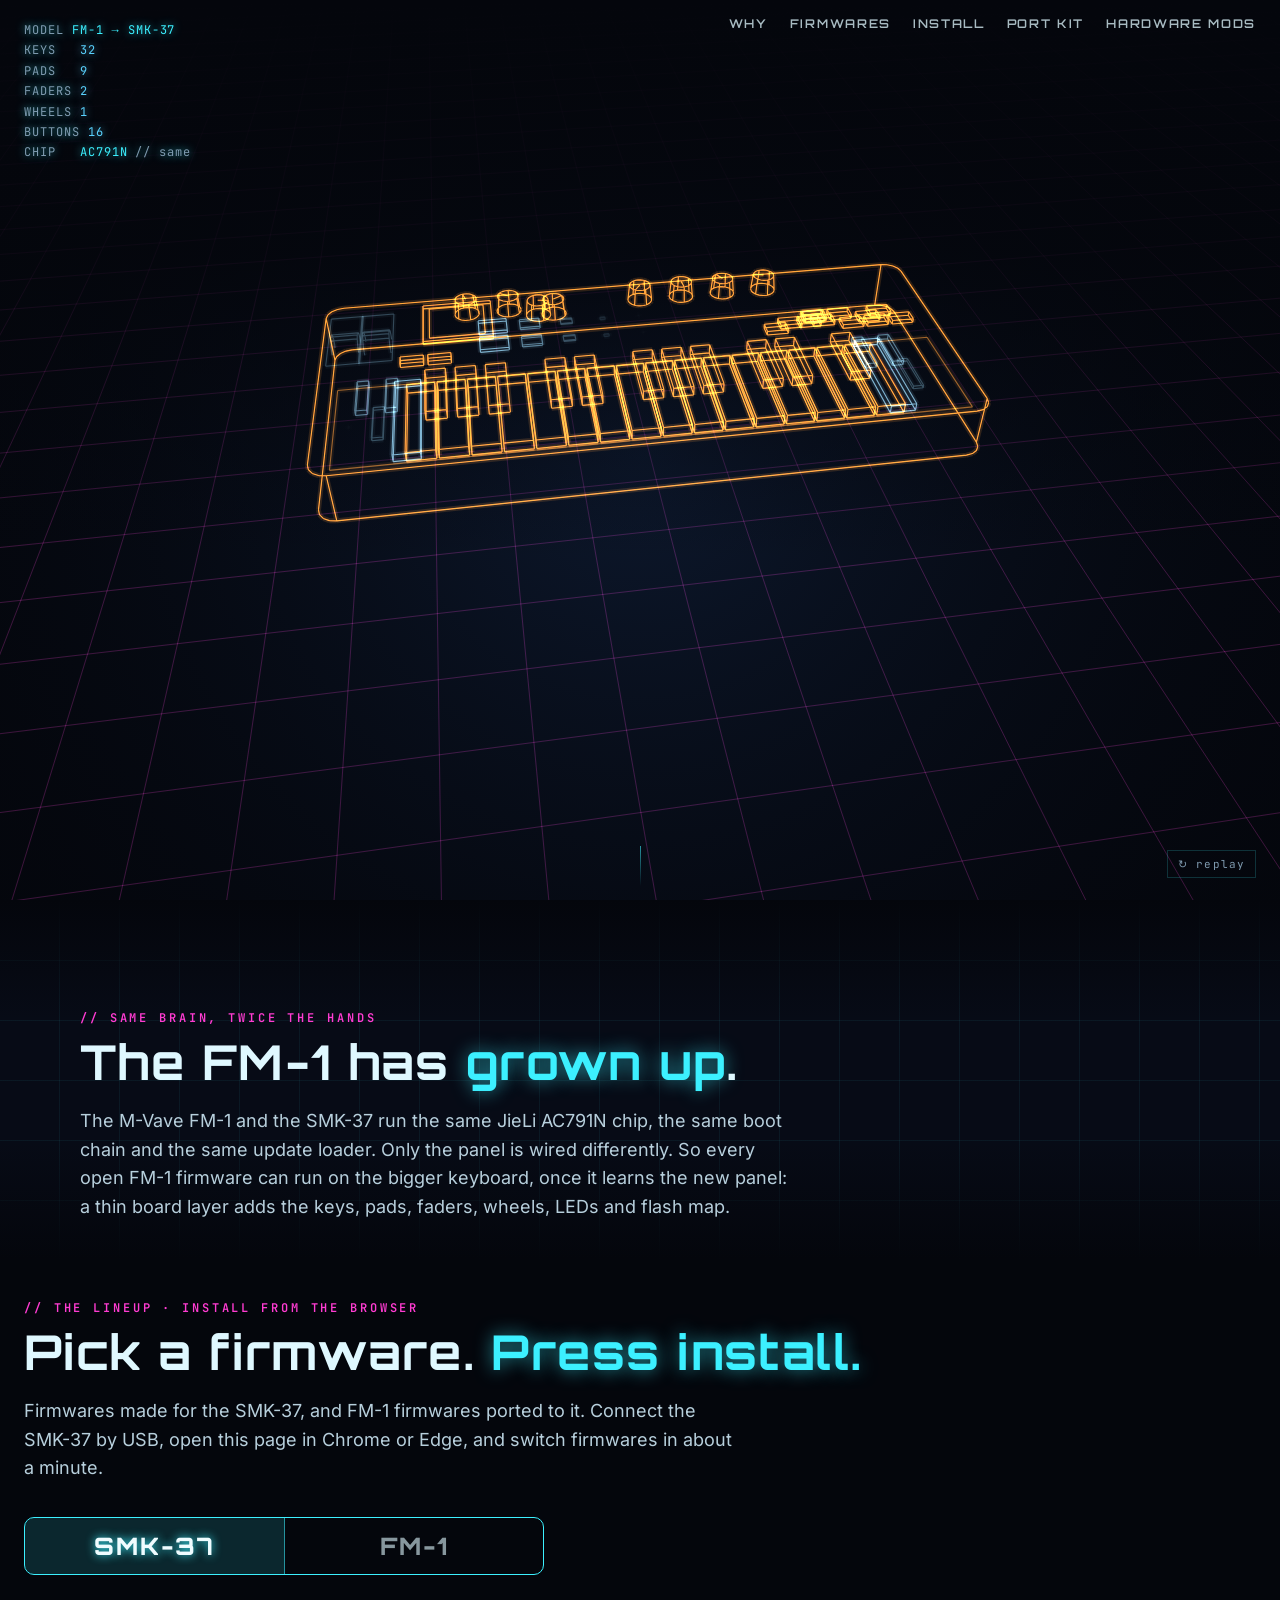
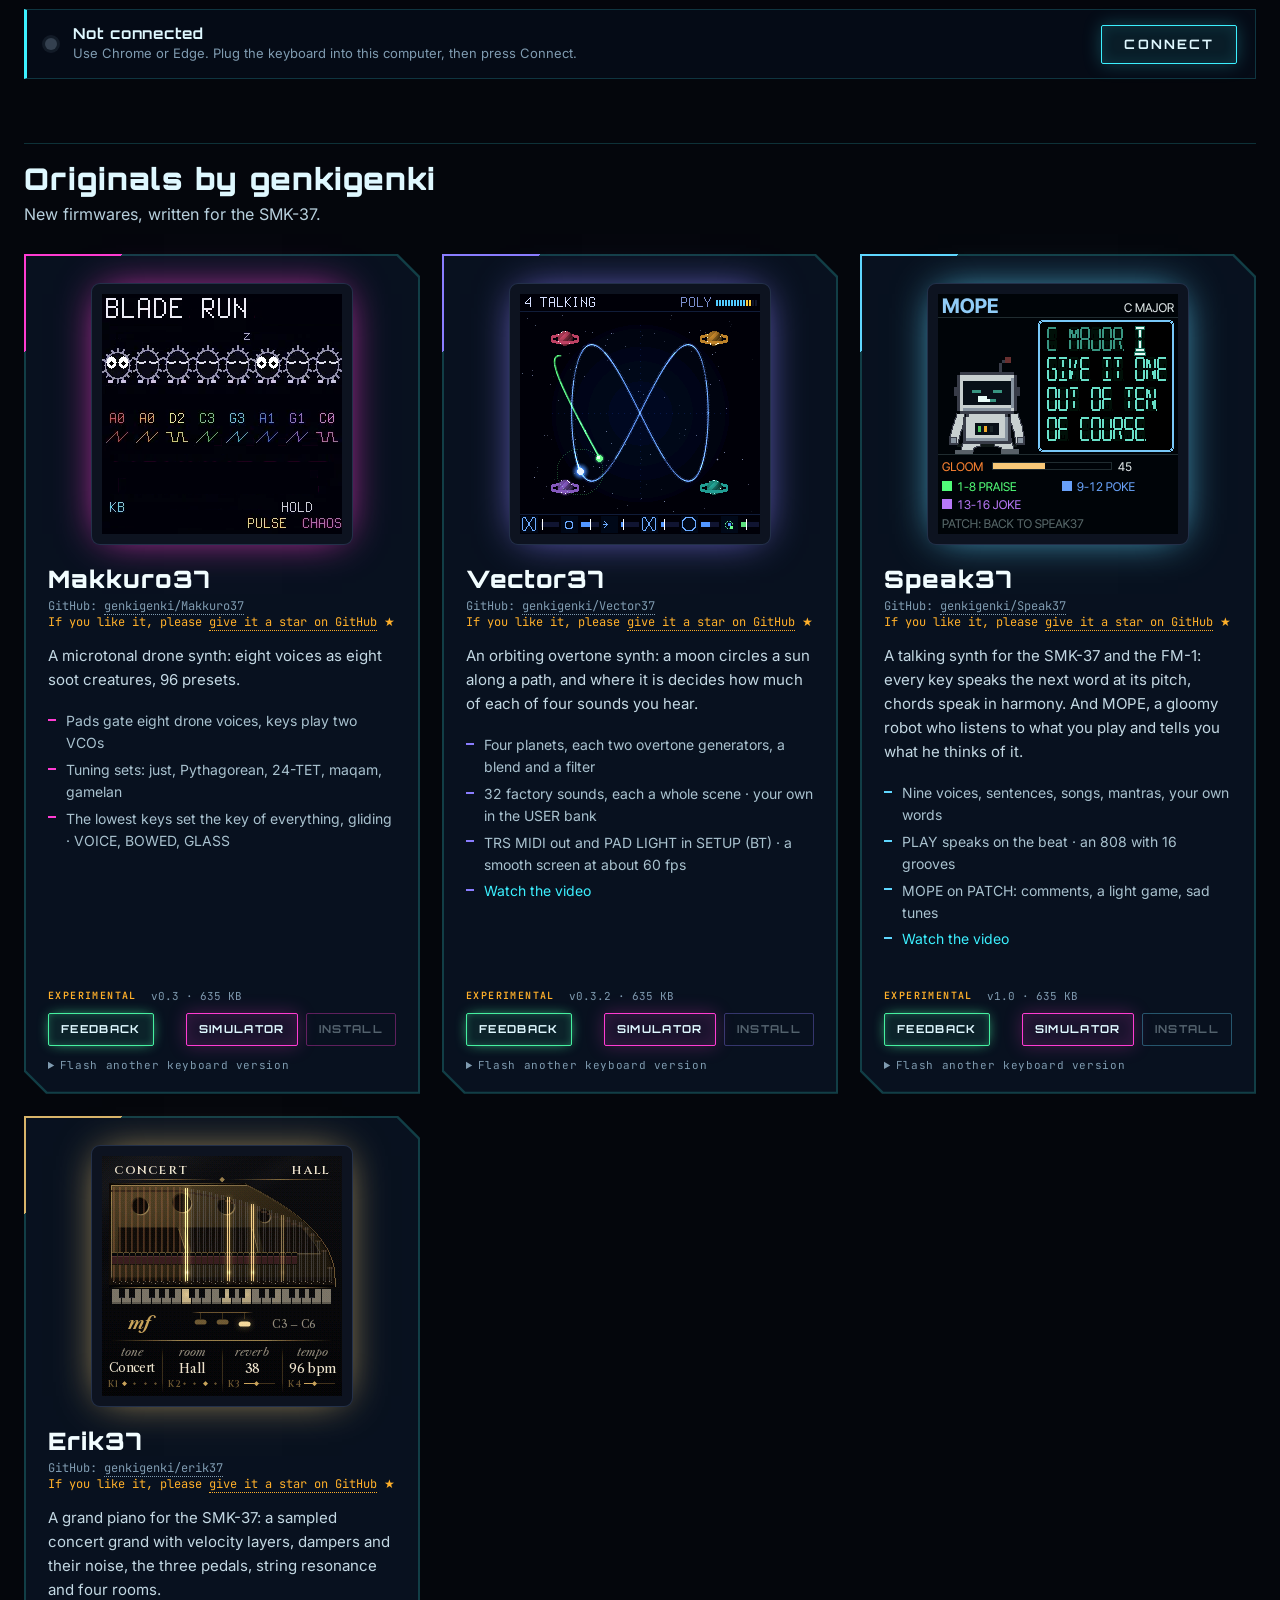
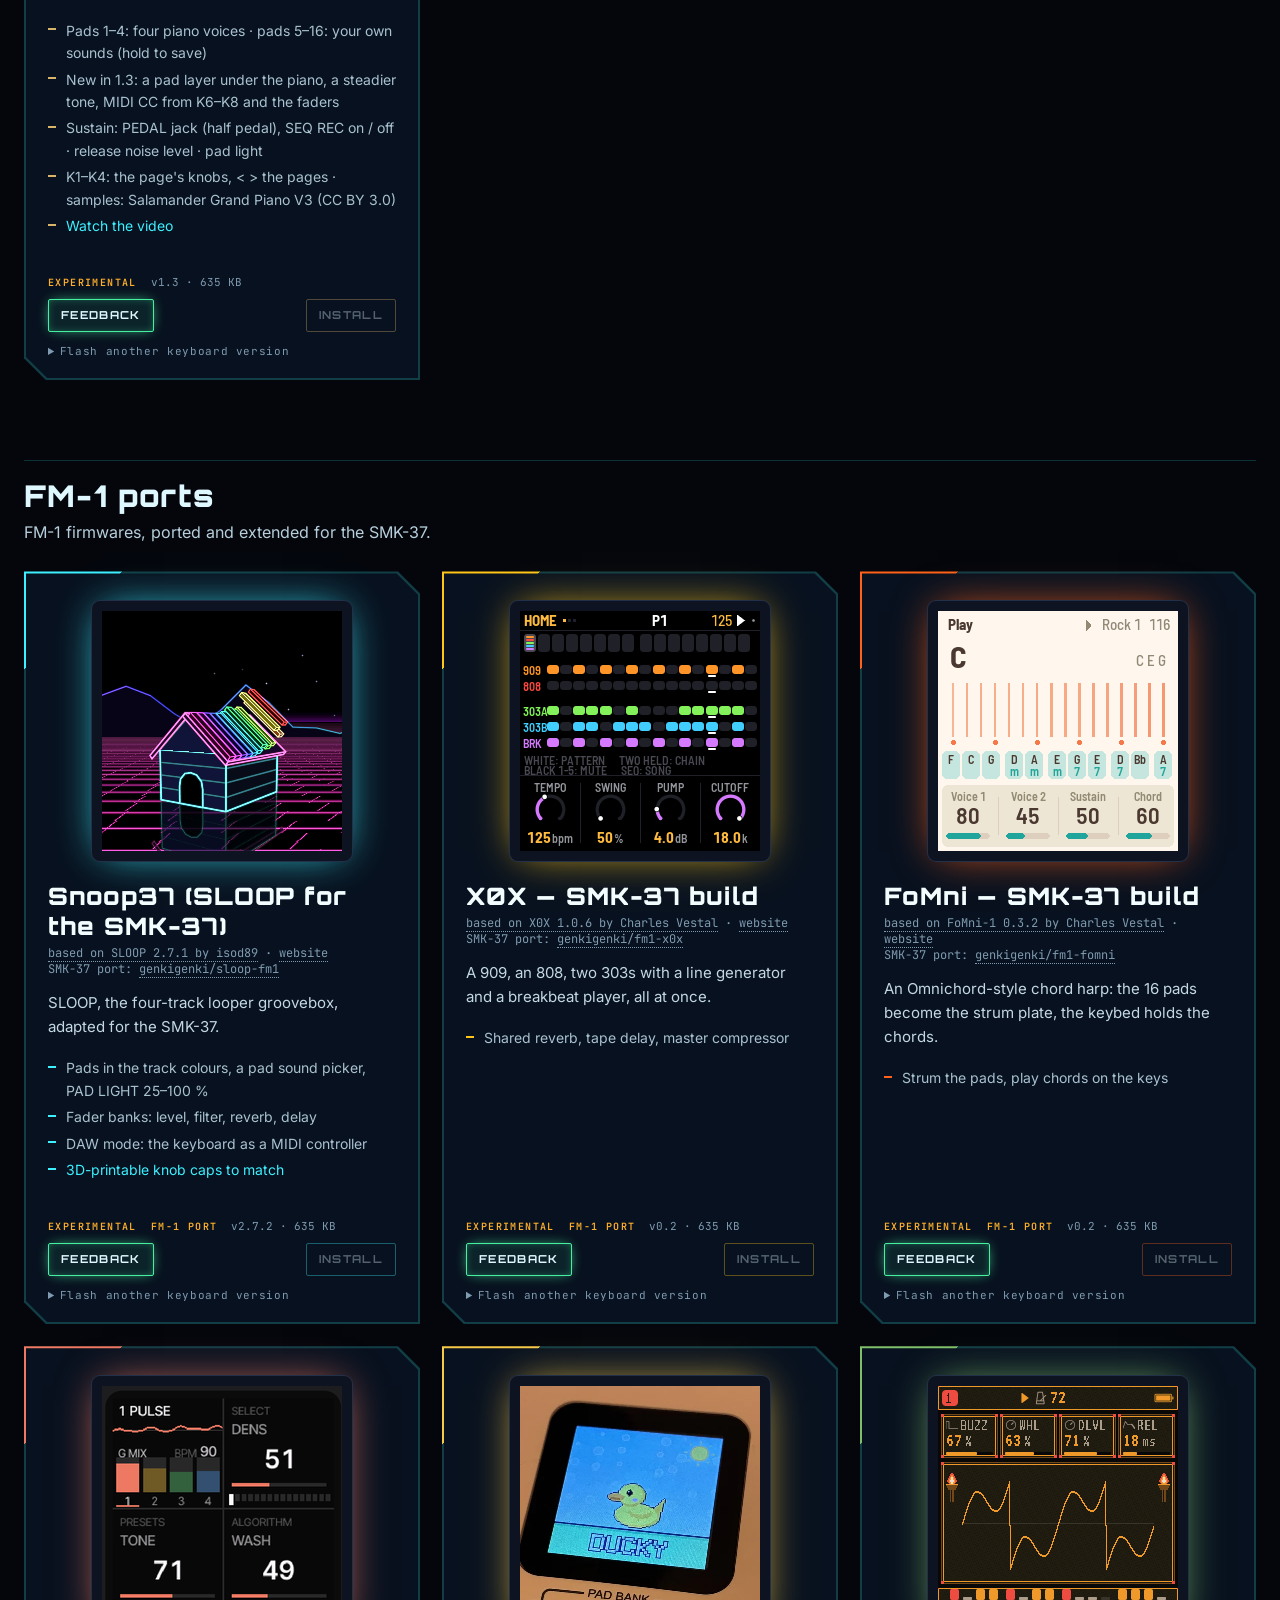
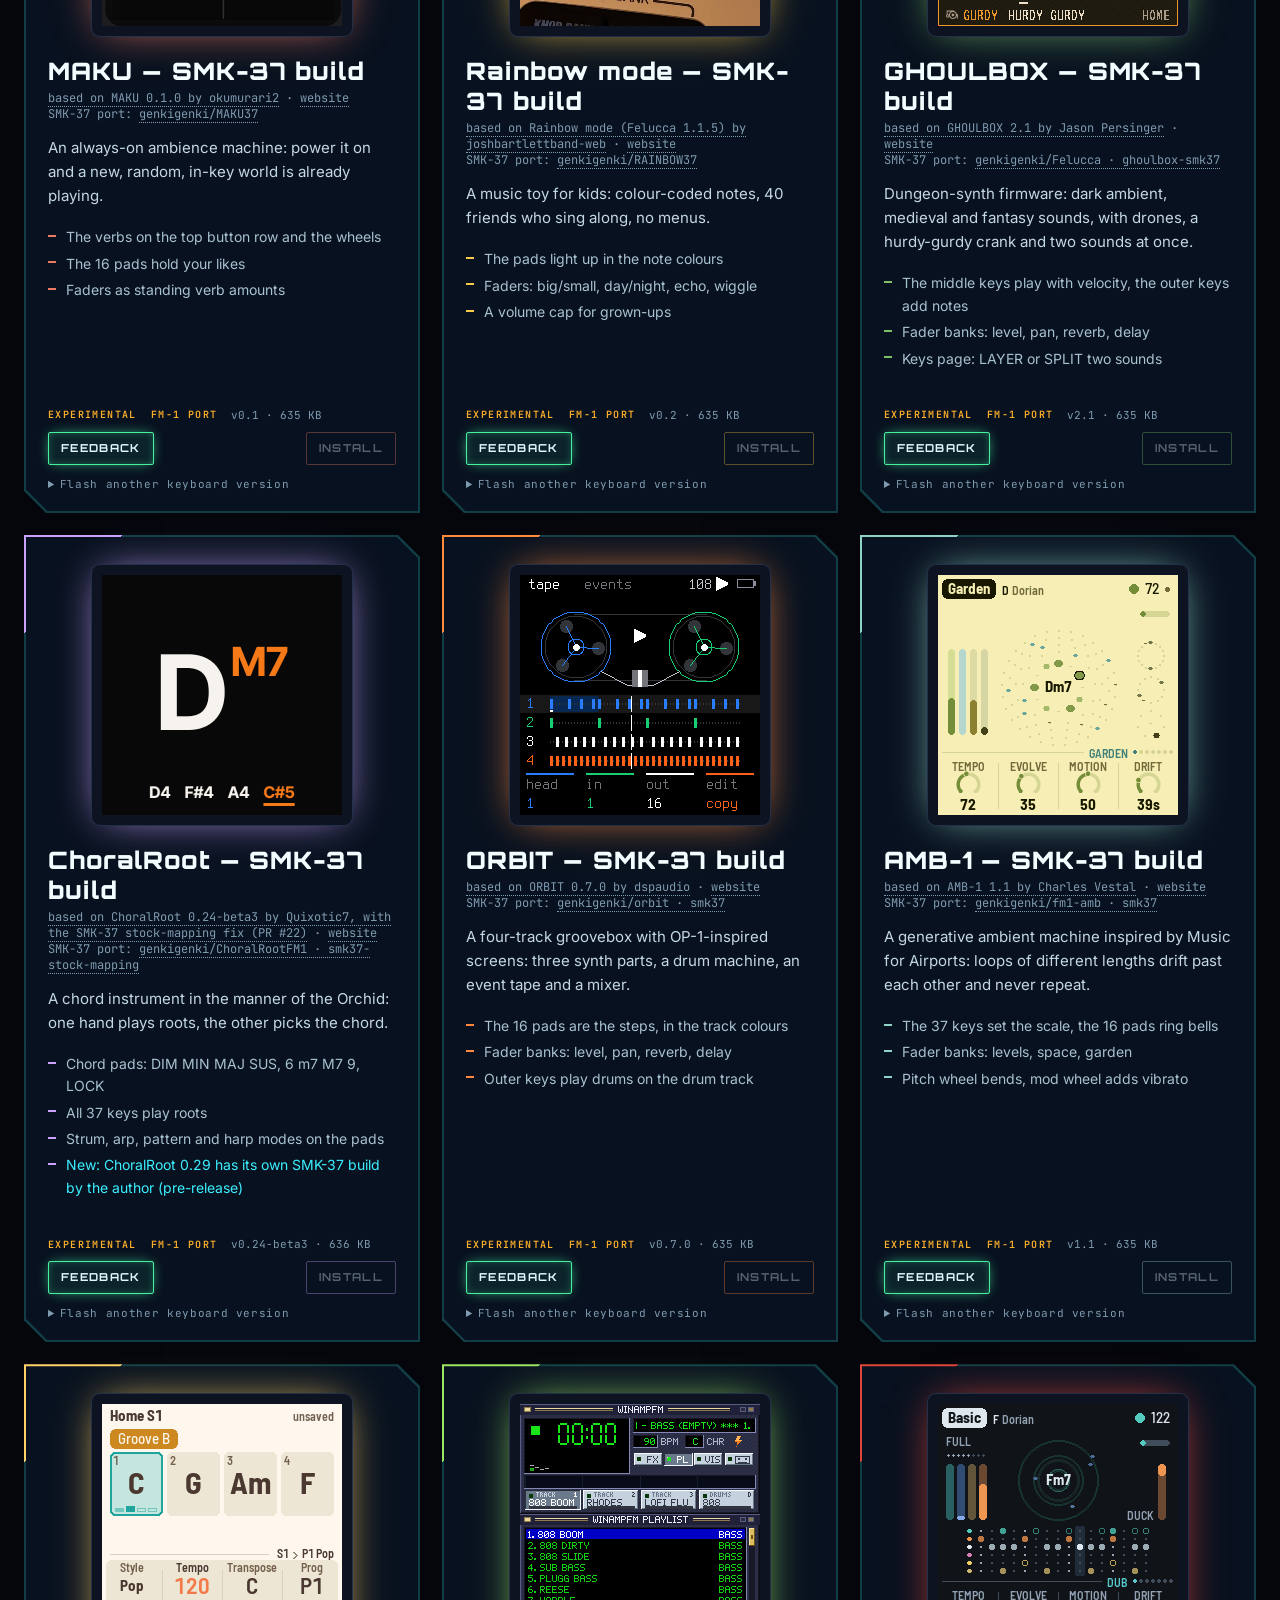
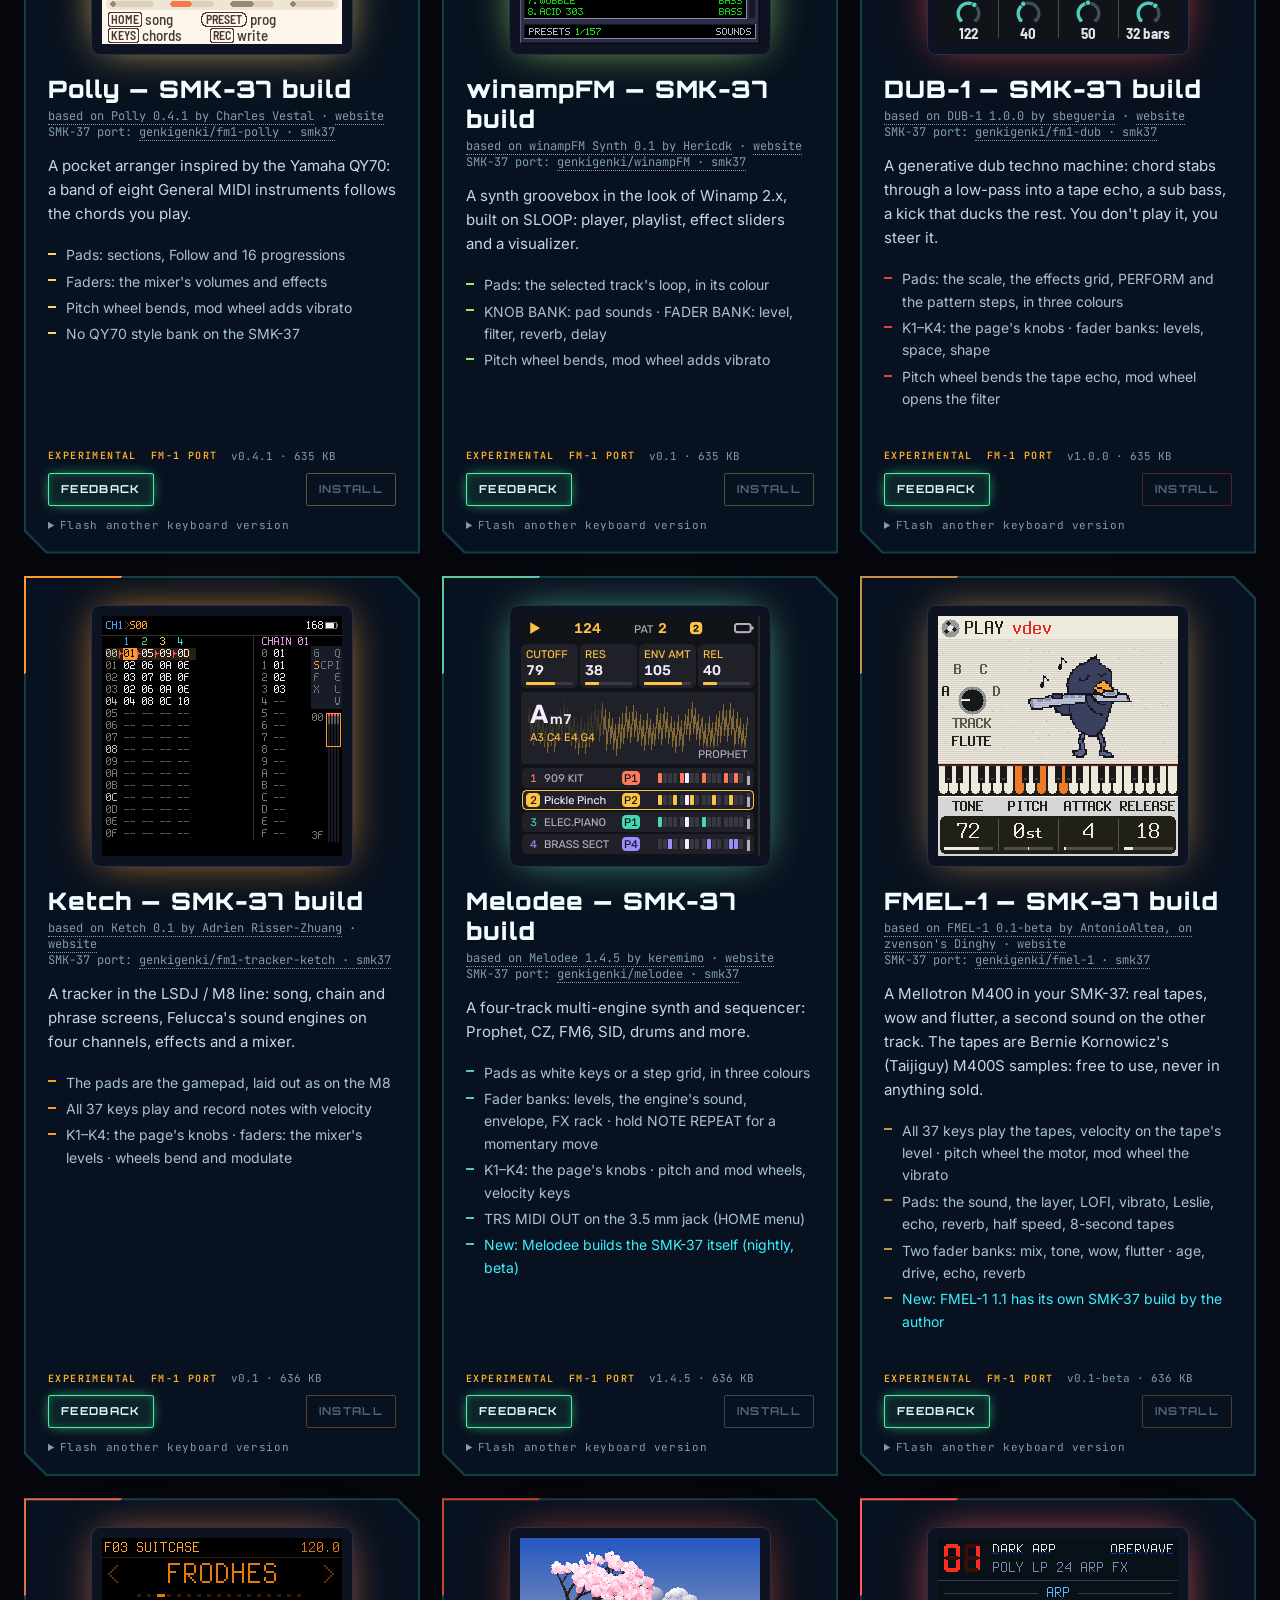
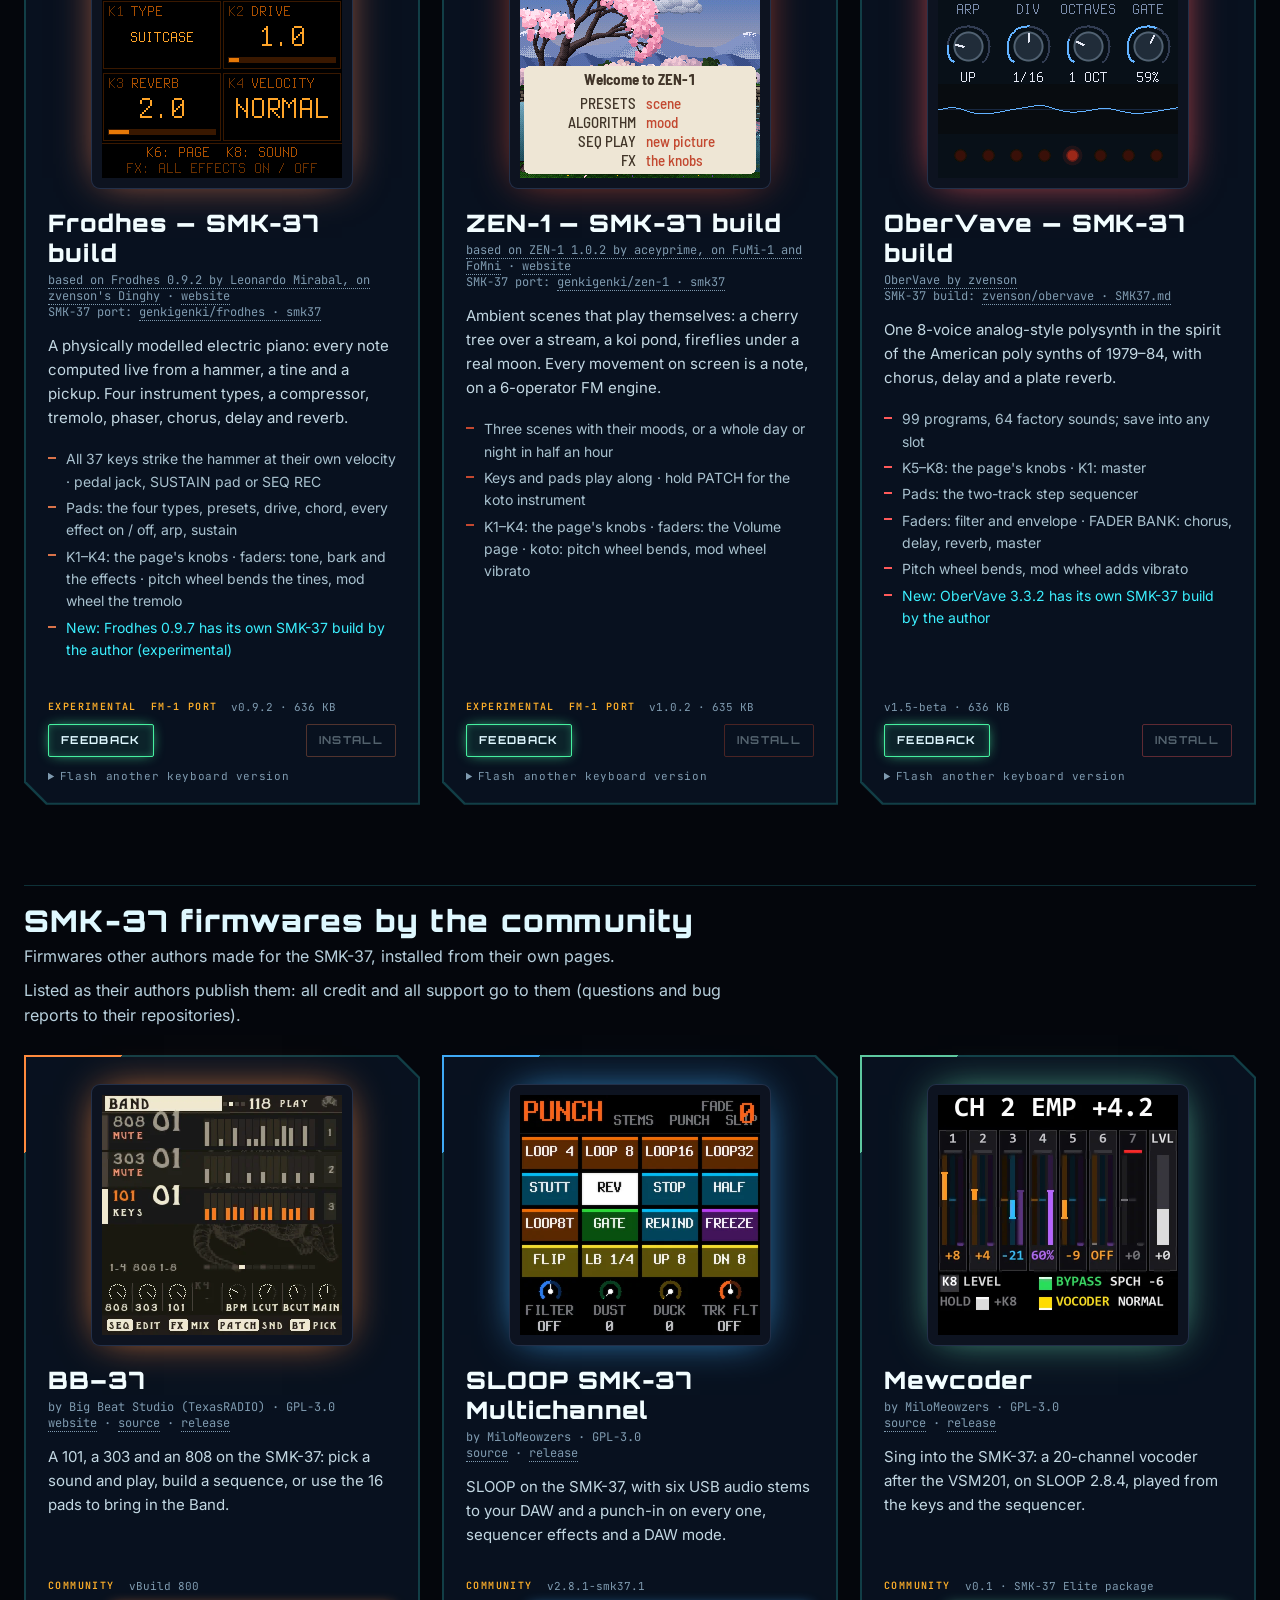
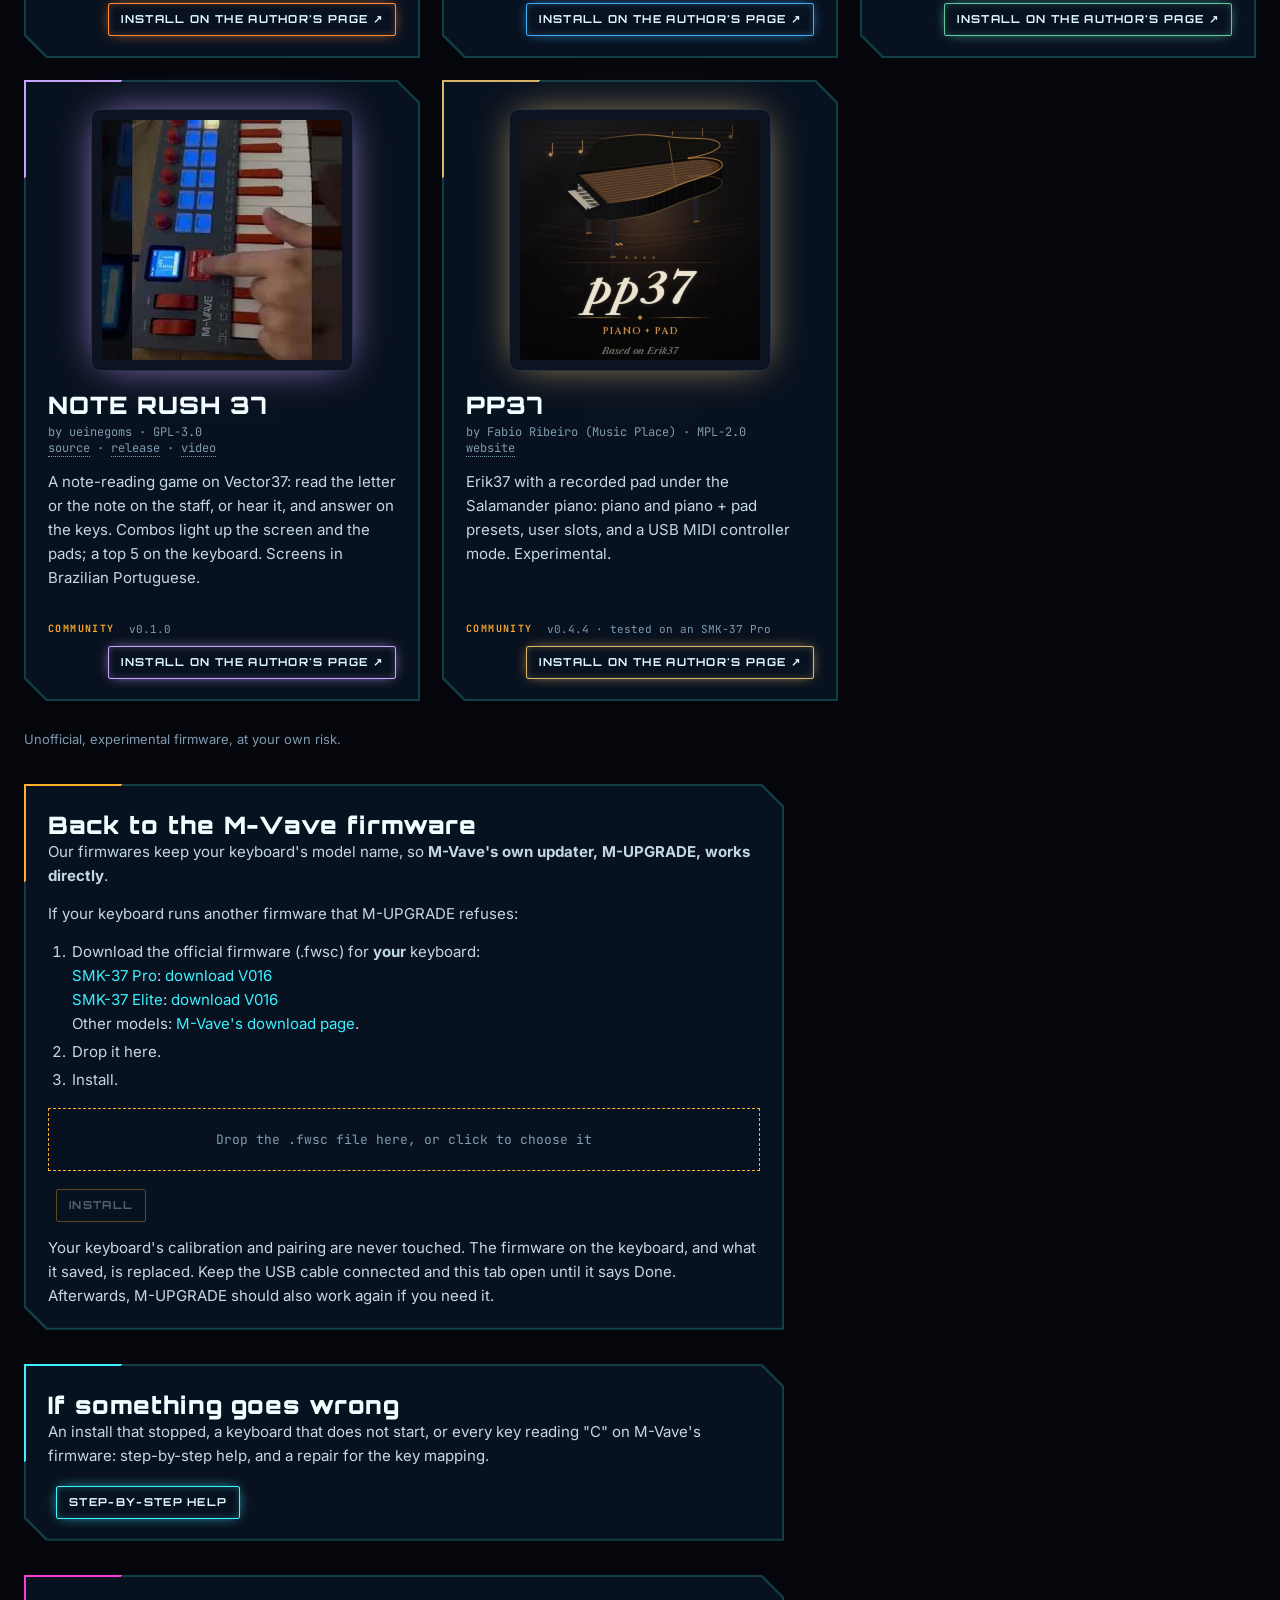
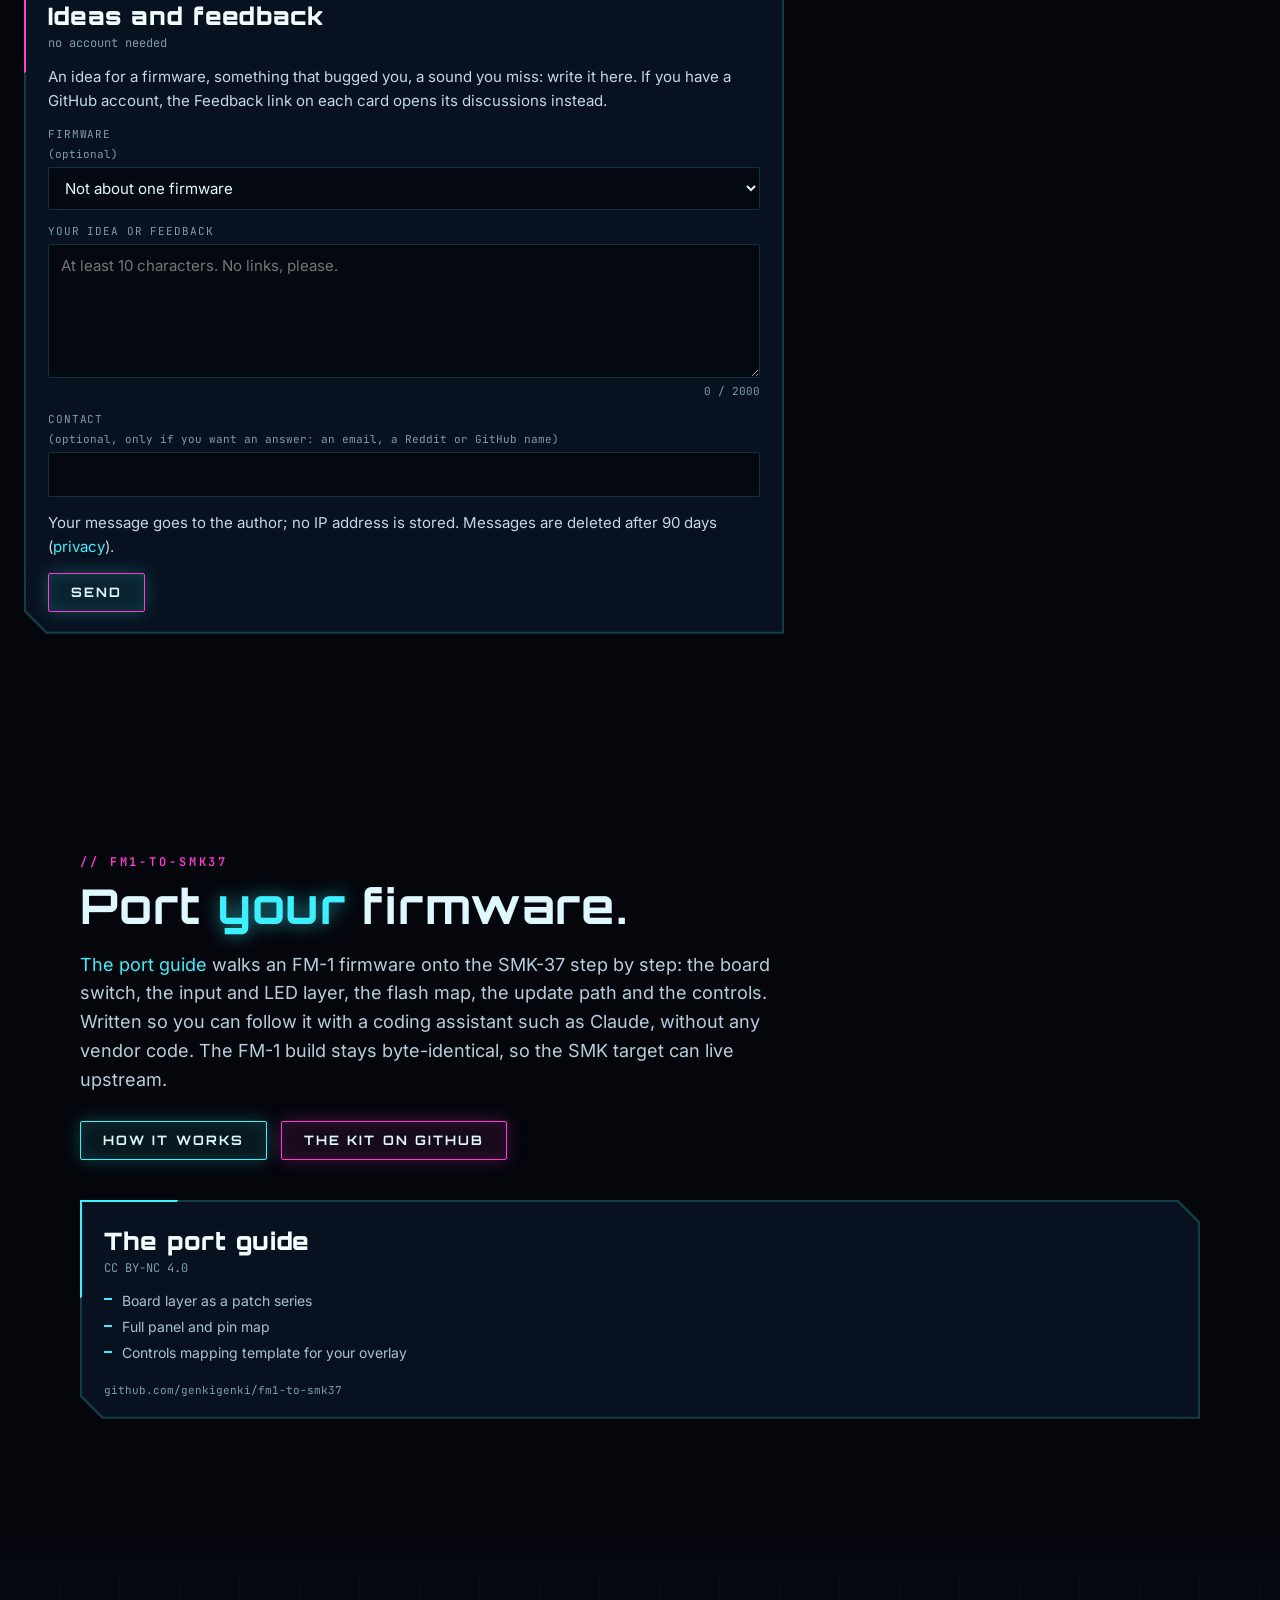
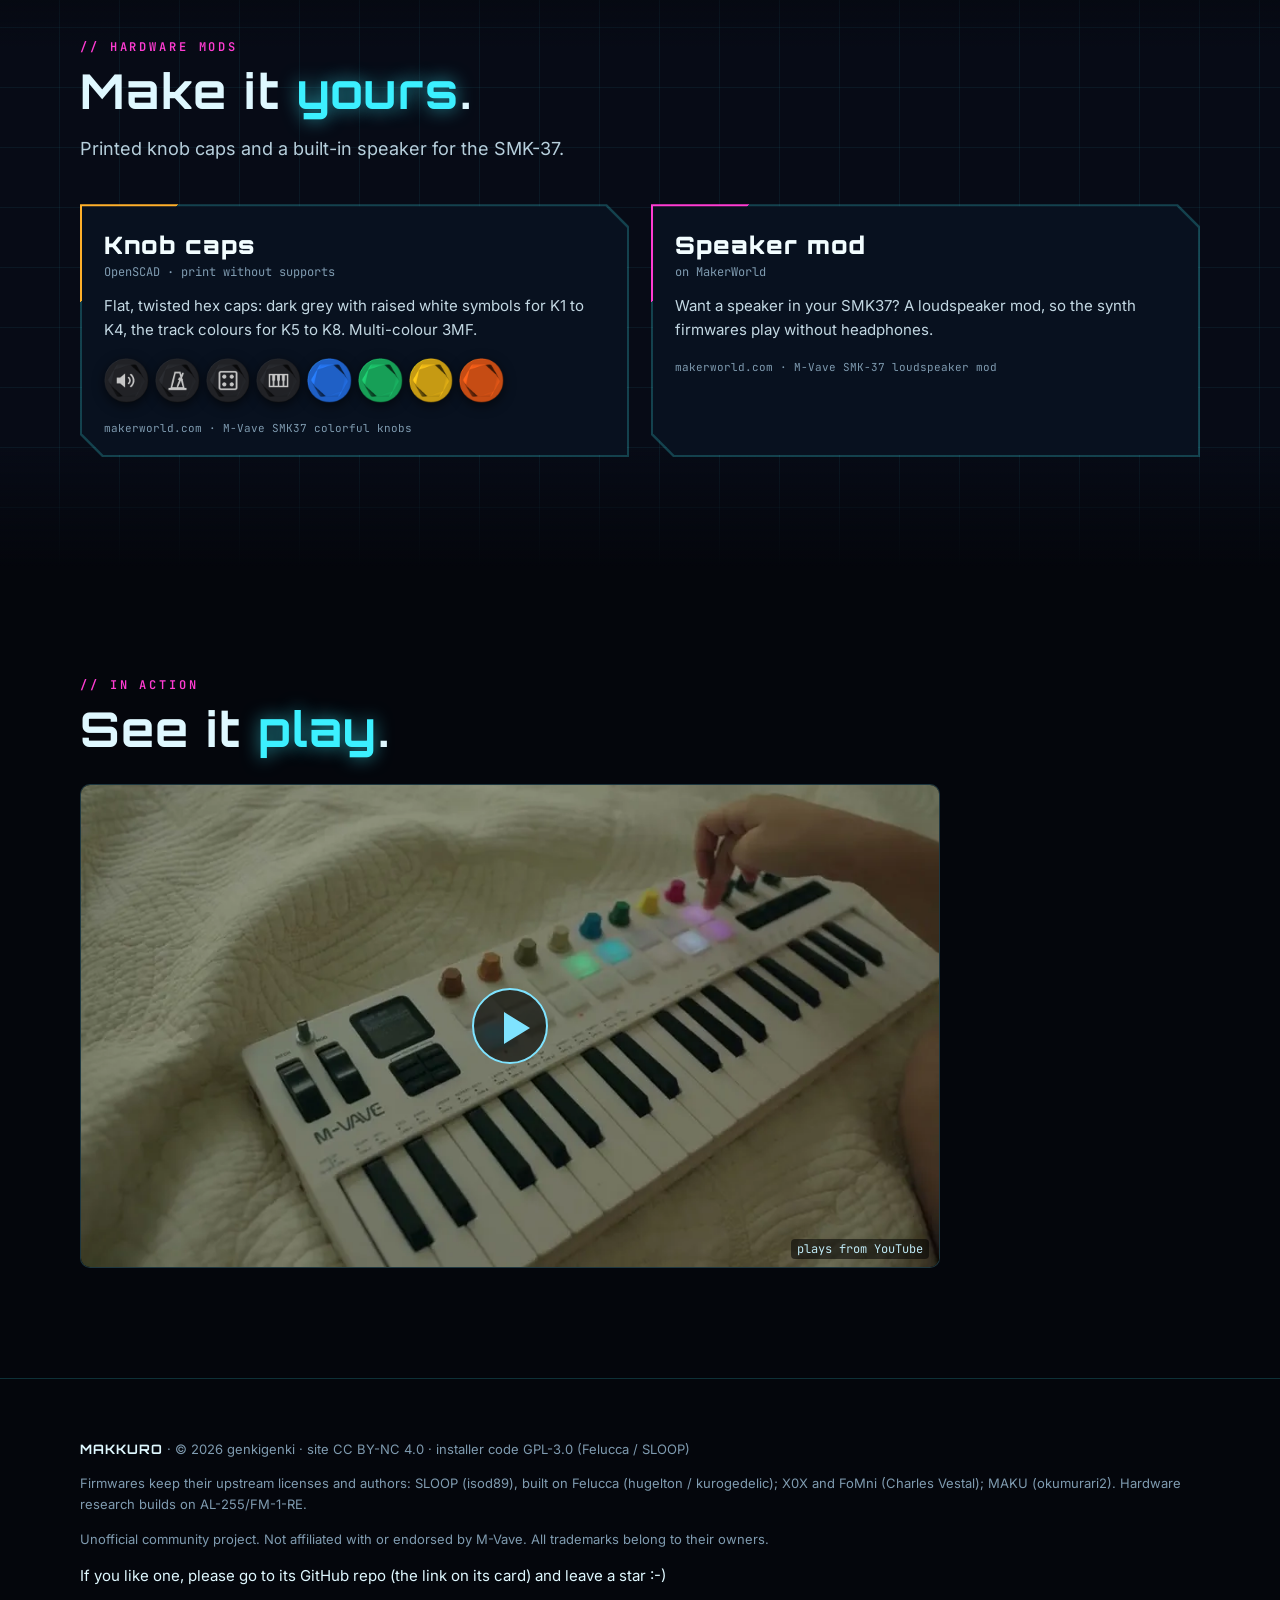
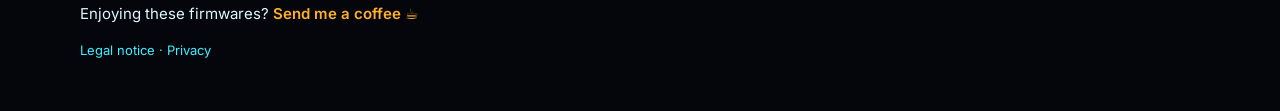
==== commit 26eff4c8: "Erik37 1.3; SMK-37 firmwares by the community (BB-37, SLOOP SMK-37 Multichannel, Mewcoder, NOTE RUSH" ====
--- a/index.html
+++ b/index.html
@@ -319,7 +319,12 @@
 body[data-dev="fm1"] .ghead .smkword { display: none; }
 #fm1-community { display: none; }                                 /* the community's FM-1 firmwares: the FM-1 tab only */
 body[data-dev="fm1"] #fm1-community { display: block; }
-#fm1-community .ghead p + p { margin-top: 8px; }
+#fm1-community .ghead p + p, #smk-community .ghead p + p { margin-top: 8px; }
+body[data-dev="fm1"] #smk-community { display: none; }             /* the community's SMK-37 firmwares: the SMK-37 tab only */
+.card.ext { display: flex; flex-direction: column; }               /* (a link card: no install from here) */
+.card.ext .screen { margin: 4px auto 20px; }
+.card.ext .screen img { image-rendering: auto; }
+.card.ext .foot { margin-top: auto; padding-top: 18px; }
 .card .warnnote { font-size: 14px; color: var(--amber); margin: 8px 0 0; }
 .fm1note { display: none; font-size: 14px; color: var(--amber); }
 body[data-dev="fm1"] .fm1note { display: block; }
@@ -439,7 +444,7 @@
   <button class="replay mono" id="replay" type="button">↻ replay</button>
   <div class="scrollcue"></div>
 </header>
-<div class="ticker" role="region" aria-label="Firmware news"><span class="tlabel">News</span><div class="tview"><div class="ttrack"><span><span class="tday"><time datetime="2026-10-23">23 OCT</time> <a href="#fw-vector37"><i>Updated:</i> Vector37 0.3.2 (PAD LIGHT)</a> <a href="#fw-melodee"><i>Updated:</i> Melodee 1.4.5</a> <a href="#fw-snoop37"><i>Updated:</i> Snoop37 2.7.2 (PAD LIGHT)</a> <a href="#fw-erik37"><i>Updated:</i> Erik37 1.2 (also on the FM-1)</a></span><span class="tday"><time datetime="2026-10-18">18 OCT</time> <a href="#fm1"><i>New:</i> FM-1 firmwares by the community</a> <a href="#fw-zen"><i>New:</i> ZEN-1</a> <a href="#fw-frodhes"><i>New:</i> Frodhes</a> <a href="#fw-makkuro37"><i>Updated:</i> Makkuro37 0.3</a></span><span class="tday"><time datetime="2026-10-17">17 OCT</time> <a href="#fm1-ports"><i>New:</i> Ketch, Melodee, FMEL-1</a> <a href="#fw-speak37"><i>New:</i> Speak37</a> <a href="#fw-obervave"><i>Updated:</i> OberVave 1.5-beta</a> <a href="#fw-choralroot"><i>Updated:</i> ChoralRoot 0.24-beta3</a></span><span class="tday"><time datetime="2026-10-16">16 OCT</time> <a href="#fw-dub"><i>New:</i> DUB-1</a> <a href="#fw-snoop37"><i>Updated:</i> Snoop37 2.7.0</a></span></span><span aria-hidden="true"><span class="tday"><time datetime="2026-10-23">23 OCT</time> <a href="#fw-vector37"><i>Updated:</i> Vector37 0.3.2 (PAD LIGHT)</a> <a href="#fw-melodee"><i>Updated:</i> Melodee 1.4.5</a> <a href="#fw-snoop37"><i>Updated:</i> Snoop37 2.7.2 (PAD LIGHT)</a> <a href="#fw-erik37"><i>Updated:</i> Erik37 1.2 (also on the FM-1)</a></span><span class="tday"><time datetime="2026-10-18">18 OCT</time> <a href="#fm1"><i>New:</i> FM-1 firmwares by the community</a> <a href="#fw-zen"><i>New:</i> ZEN-1</a> <a href="#fw-frodhes"><i>New:</i> Frodhes</a> <a href="#fw-makkuro37"><i>Updated:</i> Makkuro37 0.3</a></span><span class="tday"><time datetime="2026-10-17">17 OCT</time> <a href="#fm1-ports"><i>New:</i> Ketch, Melodee, FMEL-1</a> <a href="#fw-speak37"><i>New:</i> Speak37</a> <a href="#fw-obervave"><i>Updated:</i> OberVave 1.5-beta</a> <a href="#fw-choralroot"><i>Updated:</i> ChoralRoot 0.24-beta3</a></span><span class="tday"><time datetime="2026-10-16">16 OCT</time> <a href="#fw-dub"><i>New:</i> DUB-1</a> <a href="#fw-snoop37"><i>Updated:</i> Snoop37 2.7.0</a></span></span></div></div></div>
+<div class="ticker" role="region" aria-label="Firmware news"><span class="tlabel">News</span><div class="tview"><div class="ttrack"><span><span class="tday"><time datetime="2026-11-13">13 NOV</time> <a href="#fw-erik37"><i>Updated:</i> Erik37 1.3 (steady tone, pad layer, newer FM-1s)</a> <a href="#smk-community"><i>New:</i> SMK-37 firmwares by the community: BB–37, SLOOP Multichannel, Mewcoder, NOTE RUSH 37, PP37</a></span><span class="tday"><time datetime="2026-10-23">23 OCT</time> <a href="#fw-vector37"><i>Updated:</i> Vector37 0.3.2 (PAD LIGHT)</a> <a href="#fw-melodee"><i>Updated:</i> Melodee 1.4.5</a> <a href="#fw-snoop37"><i>Updated:</i> Snoop37 2.7.2 (PAD LIGHT)</a> <a href="#fw-erik37"><i>Updated:</i> Erik37 1.2 (also on the FM-1)</a></span><span class="tday"><time datetime="2026-10-18">18 OCT</time> <a href="#fm1"><i>New:</i> FM-1 firmwares by the community</a> <a href="#fw-zen"><i>New:</i> ZEN-1</a> <a href="#fw-frodhes"><i>New:</i> Frodhes</a> <a href="#fw-makkuro37"><i>Updated:</i> Makkuro37 0.3</a></span><span class="tday"><time datetime="2026-10-17">17 OCT</time> <a href="#fm1-ports"><i>New:</i> Ketch, Melodee, FMEL-1</a> <a href="#fw-speak37"><i>New:</i> Speak37</a> <a href="#fw-obervave"><i>Updated:</i> OberVave 1.5-beta</a> <a href="#fw-choralroot"><i>Updated:</i> ChoralRoot 0.24-beta3</a></span></span><span aria-hidden="true"><span class="tday"><time datetime="2026-11-13">13 NOV</time> <a href="#fw-erik37"><i>Updated:</i> Erik37 1.3 (steady tone, pad layer, newer FM-1s)</a> <a href="#smk-community"><i>New:</i> SMK-37 firmwares by the community: BB–37, SLOOP Multichannel, Mewcoder, NOTE RUSH 37, PP37</a></span><span class="tday"><time datetime="2026-10-23">23 OCT</time> <a href="#fw-vector37"><i>Updated:</i> Vector37 0.3.2 (PAD LIGHT)</a> <a href="#fw-melodee"><i>Updated:</i> Melodee 1.4.5</a> <a href="#fw-snoop37"><i>Updated:</i> Snoop37 2.7.2 (PAD LIGHT)</a> <a href="#fw-erik37"><i>Updated:</i> Erik37 1.2 (also on the FM-1)</a></span><span class="tday"><time datetime="2026-10-18">18 OCT</time> <a href="#fm1"><i>New:</i> FM-1 firmwares by the community</a> <a href="#fw-zen"><i>New:</i> ZEN-1</a> <a href="#fw-frodhes"><i>New:</i> Frodhes</a> <a href="#fw-makkuro37"><i>Updated:</i> Makkuro37 0.3</a></span><span class="tday"><time datetime="2026-10-17">17 OCT</time> <a href="#fm1-ports"><i>New:</i> Ketch, Melodee, FMEL-1</a> <a href="#fw-speak37"><i>New:</i> Speak37</a> <a href="#fw-obervave"><i>Updated:</i> OberVave 1.5-beta</a> <a href="#fw-choralroot"><i>Updated:</i> ChoralRoot 0.24-beta3</a></span></span></div></div></div>
 
 <section id="why" class="gridbg">
   <div class="wrap reveal">
@@ -580,10 +585,10 @@
         <h3><a href="https://github.com/genkigenki/erik37">Erik37</a></h3>
         <div class="from">GitHub: <a href="https://github.com/genkigenki/erik37">genkigenki/erik37</a><br><span class="star">If you like it, please <a href="https://github.com/genkigenki/erik37">give it a star on GitHub</a> &#9733;</span></div>
         <p>A grand piano for the SMK-37: a sampled concert grand with velocity layers, dampers and their noise, the three pedals, string resonance and four rooms.</p>
-        <ul><li>Pads 1–4: four piano voices · pads 5–16: your own sounds (hold to save)</li><li>Sustain: PEDAL jack (half pedal), SEQ REC on / off · release noise level · pad light</li><li>K1–K4: the page&#x27;s knobs, &lt; &gt; the pages · samples: Salamander Grand Piano V3 (CC BY 3.0)</li><li><a href="https://youtu.be/5yUCB1-OJNE">Watch the video</a></li></ul>
+        <ul><li>Pads 1–4: four piano voices · pads 5–16: your own sounds (hold to save)</li><li>New in 1.3: a pad layer under the piano, a steadier tone, MIDI CC from K6–K8 and the faders</li><li>Sustain: PEDAL jack (half pedal), SEQ REC on / off · release noise level · pad light</li><li>K1–K4: the page&#x27;s knobs, &lt; &gt; the pages · samples: Salamander Grand Piano V3 (CC BY 3.0)</li><li><a href="https://youtu.be/5yUCB1-OJNE">Watch the video</a></li></ul>
         <p class="fm1note">FM-1: untested on a unit, feedback welcome. KNOB 1-4 the page, SELECT the page, ALGORITHM the voices, PRESETS your sounds.</p>
         <div class="foot"><div class="info"><span class="tag ">experimental</span>
-          <span class="meta">v1.2 · 635 KB</span>
+          <span class="meta">v1.3 · 635 KB</span>
           <span class="cnt" hidden><span class="ck" title="Installs on the SMK-37"><span aria-hidden="true">↓</span> <b class="ci">0</b> <i>SMK-37</i><span class="sr"> installs</span></span><span class="cf" title="Installs on the FM-1"><span aria-hidden="true">↓</span> <b class="cfi">0</b> <i>FM-1</i><span class="sr"> installs</span></span></span></div>
           <a class="btn fb" href="https://github.com/genkigenki/erik37/discussions" title="Your feedback and ideas">Feedback</a><span class="act"><button class="btn inst" type="button" data-fw="erik37" disabled>Install</button></span></div>
           <details class="model"><summary>Flash another keyboard version</summary>
@@ -842,7 +847,7 @@
         <h3><a href="https://github.com/keremimo/melodee">Melodee — SMK-37 build</a></h3>
         <div class="from"><a href="https://github.com/keremimo/melodee">based on Melodee 1.4.5 by keremimo</a> · <a href="https://keremimo.github.io/melodee/">website</a><br>SMK-37 port: <a href="https://github.com/genkigenki/melodee/tree/smk37">genkigenki/melodee · smk37</a></div>
         <p>A four-track multi-engine synth and sequencer: Prophet, CZ, FM6, SID, drums and more.</p>
-        <ul><li>Pads as white keys or a step grid, in three colours</li><li>Fader banks: levels, the engine&#x27;s sound, envelope, FX rack · hold NOTE REPEAT for a momentary move</li><li>K1–K4: the page&#x27;s knobs · pitch and mod wheels, velocity keys</li><li>TRS MIDI OUT on the 3.5 mm jack (HOME menu)</li></ul>
+        <ul><li>Pads as white keys or a step grid, in three colours</li><li>Fader banks: levels, the engine&#x27;s sound, envelope, FX rack · hold NOTE REPEAT for a momentary move</li><li>K1–K4: the page&#x27;s knobs · pitch and mod wheels, velocity keys</li><li>TRS MIDI OUT on the 3.5 mm jack (HOME menu)</li><li><a href="https://github.com/keremimo/melodee/blob/nightly/SMK37.md">New: Melodee builds the SMK-37 itself (nightly, beta)</a></li></ul>
         
         <div class="foot"><div class="info"><span class="tag ">experimental</span><span class="tag ">FM-1 port</span>
           <span class="meta">v1.4.5 · 636 KB</span>
@@ -925,6 +930,62 @@
             <p>The same firmware under another model name. Pick your keyboard's own model (an Elite running an older build here
               reports SMK-37 Pro), so M-Vave's updater accepts its factory firmware again. Starrykey 37 Play: use SMK-37 Pro.</p>
           </details>
+      </article>
+      
+      </div>
+    </div>
+
+    <div class="fwgroup" id="smk-community">
+      <div class="ghead reveal">
+        <h3>SMK-37 firmwares by the community</h3>
+        <p>Firmwares other authors made for the SMK-37, installed from their own pages.</p>
+        <p>Listed as their authors publish them: all credit and all support go to them (questions and bug reports to their repositories).</p>
+      </div>
+      <div class="cards">
+        <article class="card ext reveal" id="fw-smk-bb37" style="--c: #ff8a3d">
+        <div class="screen"><img src="assets/smk/smk-bb37.webp" width="240" height="240" loading="lazy" alt="BB–37, from the project"></div>
+        <h3><a href="https://thebigbeat.app/elite/">BB–37</a></h3>
+        <div class="from">by Big Beat Studio (TexasRADIO) · GPL-3.0<br><a href="https://thebigbeat.app/elite/">website</a> · <a href="https://github.com/TexasRADIO/smk37-elite-firmware">source</a> · <a href="https://github.com/TexasRADIO/smk37-elite-firmware/releases/tag/v1.0.0">release</a></div>
+        <p>A 101, a 303 and an 808 on the SMK-37: pick a sound and play, build a sequence, or use the 16 pads to bring in the Band.</p>
+        <div class="foot"><div class="info"><span class="tag">community</span>
+          <span class="meta">vBuild 800</span></div>
+          <span class="act"><a class="btn inst" href="https://thebigbeat.app/elite/install/" target="_blank" rel="noopener">Install on the author's page ↗</a></span></div>
+      </article>
+      <article class="card ext reveal" id="fw-smk-sloop37" style="--c: #3fa9f5">
+        <div class="screen"><img src="assets/smk/smk-sloop37.webp" width="240" height="240" loading="lazy" alt="SLOOP SMK-37 Multichannel, from the project"></div>
+        <h3><a href="https://github.com/MiloMeowzers/sloop-smk37">SLOOP SMK-37 Multichannel</a></h3>
+        <div class="from">by MiloMeowzers · GPL-3.0<br><a href="https://github.com/MiloMeowzers/sloop-smk37">source</a> · <a href="https://github.com/MiloMeowzers/sloop-smk37/releases/tag/v2.8.1-smk37.1">release</a></div>
+        <p>SLOOP on the SMK-37, with six USB audio stems to your DAW and a punch-in on every one, sequencer effects and a DAW mode.</p>
+        <div class="foot"><div class="info"><span class="tag">community</span>
+          <span class="meta">v2.8.1-smk37.1</span></div>
+          <span class="act"><a class="btn inst" href="https://milomeowzers.github.io/sloop-smk37/" target="_blank" rel="noopener">Install on the author's page ↗</a></span></div>
+      </article>
+      <article class="card ext reveal" id="fw-smk-mewcoder" style="--c: #5ec8a0">
+        <div class="screen"><img src="assets/smk/smk-mewcoder.webp" width="240" height="240" loading="lazy" alt="Mewcoder, from the project"></div>
+        <h3><a href="https://github.com/MiloMeowzers/sloop-smk37/tree/mewcoder">Mewcoder</a></h3>
+        <div class="from">by MiloMeowzers · GPL-3.0<br><a href="https://github.com/MiloMeowzers/sloop-smk37/tree/mewcoder">source</a> · <a href="https://github.com/MiloMeowzers/sloop-smk37/releases/tag/mewcoder-v0.1">release</a></div>
+        <p>Sing into the SMK-37: a 20-channel vocoder after the VSM201, on SLOOP 2.8.4, played from the keys and the sequencer.</p>
+        <div class="foot"><div class="info"><span class="tag">community</span>
+          <span class="meta">v0.1 · SMK-37 Elite package</span></div>
+          <span class="act"><a class="btn inst" href="https://milomeowzers.github.io/sloop-smk37/mewcoder/" target="_blank" rel="noopener">Install on the author's page ↗</a></span></div>
+      </article>
+      <article class="card ext reveal" id="fw-smk-noterush" style="--c: #c9a2ff">
+        <div class="screen"><img src="assets/smk/smk-noterush.webp" width="240" height="240" loading="lazy" alt="NOTE RUSH 37, from the project"></div>
+        <h3><a href="https://github.com/ueinegoms/noterush37">NOTE RUSH 37</a></h3>
+        <div class="from">by ueinegoms · GPL-3.0<br><a href="https://github.com/ueinegoms/noterush37">source</a> · <a href="https://github.com/ueinegoms/noterush37/releases/tag/v0.1.0">release</a> · <a href="https://youtube.com/shorts/pjCsZ0zWJfI">video</a></div>
+        <p>A note-reading game on Vector37: read the letter or the note on the staff, or hear it, and answer on the keys. Combos light up the screen and the pads; a top 5 on the keyboard. Screens in Brazilian Portuguese.</p>
+        <div class="foot"><div class="info"><span class="tag">community</span>
+          <span class="meta">v0.1.0</span></div>
+          <span class="act"><a class="btn inst" href="https://ueinegoms.github.io/noterush37/" target="_blank" rel="noopener">Install on the author's page ↗</a></span></div>
+      </article>
+      <article class="card ext reveal" id="fw-smk-pp37" style="--c: #d8b46a">
+        <div class="screen"><img src="assets/smk/smk-pp37.webp" width="240" height="240" loading="lazy" alt="PP37, from the project"></div>
+        <h3><a href="https://www.musicplace.com.br/pp37">PP37</a></h3>
+        <div class="from">by Fabio Ribeiro (Music Place) · MPL-2.0<br><a href="https://www.musicplace.com.br/pp37">website</a></div>
+        <p>Erik37 with a recorded pad under the Salamander piano: piano and piano + pad presets, user slots, and a USB MIDI controller mode. Experimental.</p>
+        <div class="foot"><div class="info"><span class="tag">community</span>
+          <span class="meta">v0.4.4 · tested on an SMK-37 Pro</span></div>
+          <span class="act"><a class="btn inst" href="https://www.musicplace.com.br/pp37" target="_blank" rel="noopener">Install on the author's page ↗</a></span></div>
       </article>
       
       </div>
@@ -1618,6 +1679,7 @@
       </div>
       <p class="small">Thanks to aroum's <a href="https://github.com/aroum/fm1-custom-fw" target="_blank" rel="noopener">FM-1 resource hub</a> for the overview.</p>
     </div>
+
 
     <p class="small note reveal">Unofficial, experimental firmware, at your own risk.</p>
 
@@ -2792,7 +2854,7 @@
   }
 }
 
-const FW = [{"id": "makkuro37", "name": "Makkuro37", "version": "0.3", "col": "var(--mag)", "v": {"pro": {"product": "SMK-37 Pro_703", "pkg": "firmware/makkuro37-0.3.fwsc", "sha256": "9b17ea5647d009d421fe01d03384330a8dc52607ac510e5d3fcb045190ae03cb", "size": 651195}, "elite": {"product": "SMK-37 Elite_703", "pkg": "firmware/makkuro37-0.3-elite.fwsc", "sha256": "f52f420c3d385781692befc5e390ea78008710d38910e9a3651549ccf87bae5e", "size": 651199}, "mke": {"product": "MKE-P37_703", "pkg": "firmware/makkuro37-0.3-mke.fwsc", "sha256": "3d5889aa42e510e87d30909b4f225307a9a98309afe62ecc538a247e8fe9f946", "size": 651191}}}, {"id": "vector37", "name": "Vector37", "version": "0.3.2", "col": "#8a7dff", "v": {"pro": {"product": "SMK-37 Pro_700", "pkg": "firmware/vector37-0.3.2.fwsc", "sha256": "abc116a4dc8b41eeb8be86b1b4761d3aecd3080c67e9caf3122c3615aeae6153", "size": 651194}, "elite": {"product": "SMK-37 Elite_700", "pkg": "firmware/vector37-0.3.2-elite.fwsc", "sha256": "0f391cbca19d678800cbd6775763c531a2681e98659ab5eadd36321c2b061db1", "size": 651194}, "mke": {"product": "MKE-P37_700", "pkg": "firmware/vector37-0.3.2-mke.fwsc", "sha256": "8e5163ea6b6eb85ac81de1198afdb2996f564bf6ac281de7406da9ce58541800", "size": 651190}, "fm1": {"product": "FM-1_700", "pkg": "firmware/vector37-0.3.2-fm1.fwsc", "sha256": "4c9ff3c9ca0b874d98760497a4d80d7d4380aa3f187503f67e6fde6462a81a9a", "size": 610019}}}, {"id": "speak37", "name": "Speak37", "version": "1.0", "col": "#5fd7ff", "v": {"pro": {"product": "SMK-37 Pro_510", "pkg": "firmware/speak37-1.0.fwsc", "sha256": "033f23bf63de35f60ba6e2b98a3fd264b4a34aafb790c178f9ad7c1d5db11cce", "size": 651060}, "elite": {"product": "SMK-37 Elite_510", "pkg": "firmware/speak37-1.0-elite.fwsc", "sha256": "14065f0571dac4e8c12b05512832fda7676681d085dfebbac869688d9a73e6a0", "size": 651064}, "mke": {"product": "MKE-P37_510", "pkg": "firmware/speak37-1.0-mke.fwsc", "sha256": "3580a0e2c7d07f9e1b0c453c2b313ee9c27e895b5d8215e9ddbd31b0bf641a57", "size": 651056}, "fm1": {"product": "FM-1_510", "pkg": "firmware/speak37-1.0-fm1.fwsc", "sha256": "3441ba1d65a3be72adcd89e144571eb483beb0a310ea992841100e26c163c476", "size": 610087}}}, {"id": "erik37", "name": "Erik37", "version": "1.2", "col": "#d8b46a", "v": {"pro": {"product": "SMK-37 Pro_480102", "pkg": "firmware/erik37-1.2.fwsc", "sha256": "a83285d8e6ef9291bd613a248ff78a0c3e6efc02d231fcc53fb6e5d2ac3ac638", "size": 651224}, "elite": {"product": "SMK-37 Elite_480102", "pkg": "firmware/erik37-1.2-elite.fwsc", "sha256": "1d6b2ca90d6403bb4e9b3a1a805a719d314523afaea5f835bf7e3cec347e99a3", "size": 651228}, "mke": {"product": "MKE-P37_480102", "pkg": "firmware/erik37-1.2-mke.fwsc", "sha256": "9a1d892e84992c2bd2ce00244f37cc77b7892078f348552e74cad84d6cba5224", "size": 651220}, "fm1": {"product": "FM-1_480102", "pkg": "firmware/erik37-1.2-fm1.fwsc", "sha256": "8497d58eef3d65214ae09817656afa53206899fd8364c3171173fa5e22a3fbe2", "size": 610108}}}, {"id": "snoop37", "name": "Snoop37 (SLOOP for the SMK-37)", "version": "2.7.2", "col": "var(--cyan)", "v": {"pro": {"product": "SMK-37 Pro_900", "pkg": "firmware/snoop37-2.7.2.fwsc", "sha256": "29abd2153eefa4d62702788f2eef4e23bebff32418734d175ca59c3772f306ba", "size": 651206}, "elite": {"product": "SMK-37 Elite_900", "pkg": "firmware/snoop37-2.7.2-elite.fwsc", "sha256": "5a8a5bce5e1b581b33c9c63f0d5de5124904deebdbee41f01d456216f39a616c", "size": 651210}, "mke": {"product": "MKE-P37_900", "pkg": "firmware/snoop37-2.7.2-mke.fwsc", "sha256": "55460a2a36aefd031be9b98861f3e55a2857595cc507ab46dac4b41425be1d80", "size": 651202}}}, {"id": "x0x37", "name": "X0X \u2014 SMK-37 build", "version": "0.2", "col": "var(--t3)", "v": {"pro": {"product": "SMK-37 Pro_900", "pkg": "firmware/x0x37-0.2.fwsc", "sha256": "983402ce49bac7dab2b36b30eddf9e5a1ae7a36e63dd35717bd6479a63dcd26d", "size": 650816}, "elite": {"product": "SMK-37 Elite_900", "pkg": "firmware/x0x37-0.2-elite.fwsc", "sha256": "b577c6aceac17ebe94753046394775153a743eb29502806478fbb2303a416e61", "size": 650820}, "mke": {"product": "MKE-P37_900", "pkg": "firmware/x0x37-0.2-mke.fwsc", "sha256": "1cd132eb5db3b70f7b5fcde7175a262569d3ee087460a1acd0fb425f0905b53b", "size": 650812}}}, {"id": "fomni37", "name": "FoMni \u2014 SMK-37 build", "version": "0.2", "col": "var(--t4)", "v": {"pro": {"product": "SMK-37 Pro_800", "pkg": "firmware/fomni37-0.2.fwsc", "sha256": "d7dfe5583b4314eb8aa1b6158553dc6234d8aaf6aaeac4087820086303c0cd76", "size": 650795}, "elite": {"product": "SMK-37 Elite_800", "pkg": "firmware/fomni37-0.2-elite.fwsc", "sha256": "8e7f68295dc99c34307ab523436f85f49f5f074b9f92738a72e7c2a631734cfa", "size": 650799}, "mke": {"product": "MKE-P37_800", "pkg": "firmware/fomni37-0.2-mke.fwsc", "sha256": "d99cabd903362d6c5bd05065a63f1cd052eac68f59503d8c7505d630e5ddf7eb", "size": 650791}}}, {"id": "maku37", "name": "MAKU \u2014 SMK-37 build", "version": "0.1", "col": "#ed7962", "v": {"pro": {"product": "SMK-37 Pro_900", "pkg": "firmware/maku37-0.1.fwsc", "sha256": "cf8b69b26ef7ea6aba37039dd55ed2db9d7dbd7b9b44e9d6aeab67f9fcdb5868", "size": 651211}, "elite": {"product": "SMK-37 Elite_900", "pkg": "firmware/maku37-0.1-elite.fwsc", "sha256": "97198b9de4ab44ebf0cc1c4222d224860fca9b3bb3fb51d2e1a0fa0e5c0e4824", "size": 651211}, "mke": {"product": "MKE-P37_900", "pkg": "firmware/maku37-0.1-mke.fwsc", "sha256": "79e8d39c711ca82b9e554426c2712491c09778c2bb84d70f457207a1d05bea7c", "size": 651207}}}, {"id": "rainbow37", "name": "Rainbow mode \u2014 SMK-37 build", "version": "0.2", "col": "#f7c948", "v": {"pro": {"product": "SMK-37 Pro_902", "pkg": "firmware/rainbow37-0.2.fwsc", "sha256": "37f923087ae93599cdae5ac27ab02166f8a8888e30d436973fd8a0762d357210", "size": 651211}, "elite": {"product": "SMK-37 Elite_902", "pkg": "firmware/rainbow37-0.2-elite.fwsc", "sha256": "5a2b5f0f5a5d14df8f38c9e43b7214a672f20aeee716ed385f398a3457b34645", "size": 651211}, "mke": {"product": "MKE-P37_902", "pkg": "firmware/rainbow37-0.2-mke.fwsc", "sha256": "31b78015c76eba31fa6016c7cb9072f30883565e9b37d767d4b11775d3f0b351", "size": 651207}}}, {"id": "ghoulbox", "name": "GHOULBOX \u2014 SMK-37 build", "version": "2.1", "col": "#7fbf6a", "v": {"pro": {"product": "SMK-37 Pro_900", "pkg": "firmware/ghoulbox-2.1.fwsc", "sha256": "923339ebdc49490deec33c608f68e9237f667ed9b9f0dced1c6dfdcaa18f36f3", "size": 651211}, "elite": {"product": "SMK-37 Elite_900", "pkg": "firmware/ghoulbox-2.1-elite.fwsc", "sha256": "206a97fefb25adbcc4e0b0847544f635cd06ecf2faf2603c9991d04e09d6209f", "size": 651211}, "mke": {"product": "MKE-P37_900", "pkg": "firmware/ghoulbox-2.1-mke.fwsc", "sha256": "0efda315b7005f02153a109be06f27fb4baac787fdacb5d039066394672aacff", "size": 651207}}}, {"id": "choralroot", "name": "ChoralRoot \u2014 SMK-37 build", "version": "0.24-beta3", "col": "#c9a2ff", "v": {"pro": {"product": "SMK-37 Pro_920", "pkg": "firmware/choralroot-0.24-beta3.fwsc", "sha256": "34821d76c917268e94626b016a7fec0ca441aa3c6f0d99d2bc2f1c44fc9dca05", "size": 651496}, "elite": {"product": "SMK-37 Elite_920", "pkg": "firmware/choralroot-0.24-beta3-elite.fwsc", "sha256": "467ae6da25470f0968dfdd9ee6b48054035398da7fb29447730ac0ed6fbf6a44", "size": 651500}, "mke": {"product": "MKE-P37_920", "pkg": "firmware/choralroot-0.24-beta3-mke.fwsc", "sha256": "70c5e472f49258da994c326c8143961d7ac7dd104d21fd41236a561e0a5ba2b0", "size": 651492}}}, {"id": "orbit", "name": "ORBIT \u2014 SMK-37 build", "version": "0.7.0", "col": "#ff8a3d", "v": {"pro": {"product": "SMK-37 Pro_900", "pkg": "firmware/orbit-0.7.0.fwsc", "sha256": "e3aab2db84940173dfe045304815ffcb51bd22852ed7c3dce08dec6f0a521363", "size": 651190}, "elite": {"product": "SMK-37 Elite_900", "pkg": "firmware/orbit-0.7.0-elite.fwsc", "sha256": "b6439abd5641e5867182db3f29363f5ca7a785b92f4645978a1533eea125d7a4", "size": 651194}, "mke": {"product": "MKE-P37_900", "pkg": "firmware/orbit-0.7.0-mke.fwsc", "sha256": "6e90ae7e491ea186ba22a78373eed18984b0f5ef2fc5df9cd58e8258b0d87439", "size": 651186}}}, {"id": "amb", "name": "AMB-1 \u2014 SMK-37 build", "version": "1.1", "col": "#8fd3c7", "v": {"pro": {"product": "SMK-37 Pro_700", "pkg": "firmware/amb-1.1.fwsc", "sha256": "756f7a49dcb4972d44cb08d4a9f82b10a61c9bb787c5fcd347533fc145081196", "size": 650795}, "elite": {"product": "SMK-37 Elite_700", "pkg": "firmware/amb-1.1-elite.fwsc", "sha256": "7b2c3db3dbcdb8171a873f10b186ccdfc460cf033f90bb08a142cfe5bd15617b", "size": 650799}, "mke": {"product": "MKE-P37_700", "pkg": "firmware/amb-1.1-mke.fwsc", "sha256": "9710aebf5f4090dc6b8915a99672174f77aba46d95ef830635a23d834192ef12", "size": 650791}}}, {"id": "polly", "name": "Polly \u2014 SMK-37 build", "version": "0.4.1", "col": "#ffd166", "v": {"pro": {"product": "SMK-37 Pro_300", "pkg": "firmware/polly-0.4.1.fwsc", "sha256": "cdbc2808b71ca37386a08d3544378f8bc529fa74133b48aed3dfae7c3c961cbe", "size": 650984}, "elite": {"product": "SMK-37 Elite_300", "pkg": "firmware/polly-0.4.1-elite.fwsc", "sha256": "8ac9e2de432fb86a546f1c5312403990227d84d4cbdd399ea0f6ebda1cdcdf52", "size": 650988}, "mke": {"product": "MKE-P37_300", "pkg": "firmware/polly-0.4.1-mke.fwsc", "sha256": "061db7375d5a722f864dba56df6b61ccf534a875b756807f3fd747a2ae4e746d", "size": 650980}}}, {"id": "winamp", "name": "winampFM \u2014 SMK-37 build", "version": "0.1", "col": "#9be564", "v": {"pro": {"product": "SMK-37 Pro_900", "pkg": "firmware/winamp-0.1.fwsc", "sha256": "3675e503ce9778675eec04ff95082ddb26fe4d73c3a54f6993eed3f692dc6ae8", "size": 651190}, "elite": {"product": "SMK-37 Elite_900", "pkg": "firmware/winamp-0.1-elite.fwsc", "sha256": "07713808fffa2e8cad8c3fe5014ccbffd13d55bd6da6f4f7c145eb949cac6514", "size": 651194}, "mke": {"product": "MKE-P37_900", "pkg": "firmware/winamp-0.1-mke.fwsc", "sha256": "1f6da9710b1a4bbfe2242f8d66a9ce57a71200b2b32f8f950fe4ff9fa358d14d", "size": 651186}}}, {"id": "dub", "name": "DUB-1 \u2014 SMK-37 build", "version": "1.0.0", "col": "#e0453a", "v": {"pro": {"product": "SMK-37 Pro_800", "pkg": "firmware/dub-1.0.0.fwsc", "sha256": "c185e35c52de1222e98fe25190fc0ea96f9006130d32a7df3dba37a1afae745f", "size": 650803}, "elite": {"product": "SMK-37 Elite_800", "pkg": "firmware/dub-1.0.0-elite.fwsc", "sha256": "c2e8ff0f55981ac25d1e201e4aadae202f9efaf9e8549608c2737871e68eae24", "size": 650807}, "mke": {"product": "MKE-P37_800", "pkg": "firmware/dub-1.0.0-mke.fwsc", "sha256": "48ab26fe312e4a04d29e0e97b534140fdbe794f751aad374c7adfc2775c50db3", "size": 650799}}}, {"id": "ketch", "name": "Ketch \u2014 SMK-37 build", "version": "0.1", "col": "#ff9a2e", "v": {"pro": {"product": "SMK-37 Pro_951", "pkg": "firmware/ketch-0.1.fwsc", "sha256": "84be6c37fe7a1c5d63df46ac6bd3c6c2b06d49ce128d9416d7940816c4aa2f78", "size": 651944}, "elite": {"product": "SMK-37 Elite_951", "pkg": "firmware/ketch-0.1-elite.fwsc", "sha256": "accd7cef122f37c83da71229633a7ad6f1597d31875879cc3d093a8e73c2bb55", "size": 651944}, "mke": {"product": "MKE-P37_951", "pkg": "firmware/ketch-0.1-mke.fwsc", "sha256": "60f84f933f64247130b928624283fff29c2da3bf5ef5ebc40d57fe1c7fcbcc3c", "size": 651942}}}, {"id": "melodee", "name": "Melodee \u2014 SMK-37 build", "version": "1.4.5", "col": "#5ec8a0", "v": {"pro": {"product": "SMK-37 Pro_91045", "pkg": "firmware/melodee-1.4.5.fwsc", "sha256": "622a8f3d02b12627b489d966a3568f714ed1b3a32d851fd2a7cd03a020188676", "size": 651660}, "elite": {"product": "SMK-37 Elite_91045", "pkg": "firmware/melodee-1.4.5-elite.fwsc", "sha256": "3b01f768f1c44e3ece20b6e85d1e646718fbebf36fc707e5f71c6d8eda140902", "size": 651660}, "mke": {"product": "MKE-P37_91045", "pkg": "firmware/melodee-1.4.5-mke.fwsc", "sha256": "67ec46c5bb354801ece11f65244822b30266dc2cc59cf1e616f6a5beab71c72a", "size": 651656}}}, {"id": "fmel", "name": "FMEL-1 \u2014 SMK-37 build", "version": "0.1-beta", "col": "#c8914a", "v": {"pro": {"product": "SMK-37 Pro_451", "pkg": "firmware/fmel-0.1-beta.fwsc", "sha256": "4fb10421f223bb71000e461f1262e5b4b1dc5e61c9e9fb475c3c990b07b11660", "size": 651266}, "elite": {"product": "SMK-37 Elite_451", "pkg": "firmware/fmel-0.1-beta-elite.fwsc", "sha256": "4af1372b518cdba5d999793dccd5e367feb7fc09de24b03dde0b4f8501c12b92", "size": 651270}, "mke": {"product": "MKE-P37_451", "pkg": "firmware/fmel-0.1-beta-mke.fwsc", "sha256": "8bdf83818063b06570f8ed8273ff67045511c6b7d4eebf05f3006d7c585e2a21", "size": 651262}}}, {"id": "frodhes", "name": "Frodhes \u2014 SMK-37 build", "version": "0.9.2", "col": "#d9734a", "v": {"pro": {"product": "SMK-37 Pro_470", "pkg": "firmware/frodhes-0.9.2.fwsc", "sha256": "3363807b50524989a3d0bc2a0e03649f8b79a73d6b804359a554e0cbea110463", "size": 651270}, "elite": {"product": "SMK-37 Elite_470", "pkg": "firmware/frodhes-0.9.2-elite.fwsc", "sha256": "0ca594e75e4683cf5f559a169972e064cd894a5b8e074b9a059e8baf57e039bc", "size": 651270}, "mke": {"product": "MKE-P37_470", "pkg": "firmware/frodhes-0.9.2-mke.fwsc", "sha256": "09974f1fb9470a23b83dc5e524508b83acf2c6057959caada5b125e67ba3e06c", "size": 651266}}}, {"id": "zen", "name": "ZEN-1 \u2014 SMK-37 build", "version": "1.0.2", "col": "#c44830", "v": {"pro": {"product": "SMK-37 Pro_460102", "pkg": "firmware/zen-1.0.2.fwsc", "sha256": "5d950e4537403adc9ac8d053fd67eca4b0fa1770f52660df8575dc361e292f11", "size": 650795}, "elite": {"product": "SMK-37 Elite_460102", "pkg": "firmware/zen-1.0.2-elite.fwsc", "sha256": "bae2bd96581f18a3cf79668a6c17610b330ba5f1ee0a7b5f368175626a976a70", "size": 650799}, "mke": {"product": "MKE-P37_460102", "pkg": "firmware/zen-1.0.2-mke.fwsc", "sha256": "944782878c0b5630d5af17ce163f17d942e2bee86af90d6659d8a48930c8f38f", "size": 650791}}}, {"id": "obervave", "name": "OberVave \u2014 SMK-37 build", "version": "1.5-beta", "col": "#ff5a5a", "v": {"pro": {"product": "SMK-37 Pro_955", "pkg": "firmware/obervave-1.5-beta.fwsc", "sha256": "f24d3a72d68b7edc9efdf354e3c997cfdbd7088fb49a9b388083160d1952b266", "size": 651270}, "elite": {"product": "SMK-37 Elite_955", "pkg": "firmware/obervave-1.5-beta-elite.fwsc", "sha256": "f5e24e8880b23ce135e2f952248a4f704617b3b0ef78d8cb2ac615c4cda562b4", "size": 651270}, "mke": {"product": "MKE-P37_955", "pkg": "firmware/obervave-1.5-beta-mke.fwsc", "sha256": "7c52d9569761a993deaeee71f1185802eb9c6f352cf0198f64885447959052d3", "size": 651266}}}, {"id": "fm1-amb", "name": "AMB-1", "version": "1.3", "col": "#ff5a5a", "community": true, "v": {"fm1": {"product": "FM-1_7010300", "pkg": "firmware/fm1-amb-1.3.fwsc", "sha256": "59dbc6b688e3a64bb0da912c1e40890da7bc214b2a3269704627369b776707cb", "size": 610108}}}, {"id": "fm1-beetle", "name": "BEETLE", "version": "1.8.2", "col": "#8a7dff", "community": true, "v": {"fm1": {"product": "FM-1_2123", "pkg": "firmware/fm1-beetle-1.8.2.fwsc", "sha256": "0723249c39d6aed49c6542083e53446c87cc88de4c7227ab1a1699adeac99f14", "size": 610086}}}, {"id": "fm1-choralroot", "name": "ChoralRoot", "version": "0.29.2", "col": "#ffd166", "community": true, "v": {"fm1": {"product": "FM-1_920", "pkg": "firmware/fm1-choralroot-0.29.2.fwsc", "sha256": "b96afe10c09ba241b25d18ceff9570183495412ccf94050f1e1cb9a75ace09cc", "size": 610313}}}, {"id": "fm1-clipper", "name": "Clipper", "version": "1.3", "col": "#3fa9f5", "community": true, "v": {"fm1": {"product": "FM-1_900", "pkg": "firmware/fm1-clipper-1.3.fwsc", "sha256": "cb976dff03c73032d1265be2a925bf0ec703565096c03aba3c72a818ab4628f1", "size": 610072}}}, {"id": "fm1-coralflower", "name": "CoralFlower", "version": "0.6.1", "col": "#5ec8a0", "community": true, "v": {"fm1": {"product": "FM-1_930", "pkg": "firmware/fm1-coralflower-0.6.1.fwsc", "sha256": "de41c96a0979927d921a99064aca1b43cb871a5ab10736342abf22cab2845a22", "size": 610313}}}, {"id": "fm1-cs1", "name": "CS-1", "version": "0.3.2", "col": "#ff8a3d", "community": true, "v": {"fm1": {"product": "FM-1_950", "pkg": "firmware/fm1-cs1-0.3.2.fwsc", "sha256": "abde7ad1503e39c92d5d476f0a30799491f0e459307e67e4be8cb73e86f94c68", "size": 610113}}}, {"id": "fm1-ctl", "name": "CTL-1", "version": "1.0", "col": "#8a7dff", "community": true, "v": {"fm1": {"product": "FM-1_6010000", "pkg": "firmware/fm1-ctl-1.0.fwsc", "sha256": "fd9df8eac1d37a1bb296842728057b42bb5e666f4b0112ece01f5f179cd82f75", "size": 610108}}}, {"id": "fm1-dub", "name": "DUB-1", "version": "1.4.3", "col": "#8a7dff", "community": true, "v": {"fm1": {"product": "FM-1_8010403", "pkg": "firmware/fm1-dub-1.4.3.fwsc", "sha256": "19cc9649583192d0634467e18e28532078d4d7889231c9e842da7fb4ff869c0a", "size": 609666}}}, {"id": "fm1-duell", "name": "DUELL", "version": "1.1", "col": "#ffd166", "community": true, "v": {"fm1": {"product": "FM-1_901", "pkg": "firmware/fm1-duell-1.1.fwsc", "sha256": "f8f8cdee93bc72061c2ac1b82a4d3fa3704aa5a2247b498c6802f7c518c37dc3", "size": 614666}}}, {"id": "fm1-etch", "name": "ETCH", "version": "1.88", "col": "#c8914a", "community": true, "v": {"fm1": {"product": "FM-1_1500", "pkg": "firmware/fm1-etch-1.88.fwsc", "sha256": "65bcb51012d81c9c8206c4843ce04b5c03177b8f09ed74313799ebec0798330f", "size": 610086}}}, {"id": "fm1-emb", "name": "Evander's Music Box", "version": "1.5.2", "col": "#ed7962", "community": true, "v": {"fm1": {"product": "FM-1_777", "pkg": "firmware/fm1-emb-1.5.2.fwsc", "sha256": "4316a6e114912952ed70e1b230b0fc199b353f1fa0bc5c8c04ebb4bcd4801b57", "size": 610090}}}, {"id": "fm1-felucca", "name": "Felucca", "version": "1.8.1", "col": "#5fd7ff", "community": true, "v": {"fm1": {"product": "FM-1_918", "pkg": "firmware/fm1-felucca-1.8.1.fwsc", "sha256": "187d4a9bc5b555866848d8e2c9964bea134d764cdeb62712a30da1825c5caf15", "size": 610286}}}, {"id": "fm1-felucca8", "name": "Felucca 8 Patterns", "version": "1.6.1-sequences-2", "col": "#5ec8a0", "community": true, "v": {"fm1": {"product": "FM-1_900", "pkg": "firmware/fm1-felucca8-1.6.1-sequences-2.fwsc", "sha256": "09074180318202b8b4ddbbc5f4a5261e90ea54fc3a95dbb6183b1d045786c60e", "size": 610090}}}, {"id": "fm1-felucca-salt", "name": "Felucca [Salt]", "version": "0.9-salt14", "col": "#ff8a3d", "community": true, "v": {"fm1": {"product": "FM-1_909", "pkg": "firmware/fm1-felucca-salt-0.9-salt14.fwsc", "sha256": "efb516a7131d12eb5c008ff9af5a380d07e82eb1040bd03990f28d1233417e28", "size": 609662}}}, {"id": "fm1-fimba", "name": "FiMba-1", "version": "0.6.1", "col": "#ff5a5a", "community": true, "v": {"fm1": {"product": "FM-1_8000601", "pkg": "firmware/fm1-fimba-0.6.1.fwsc", "sha256": "2ce744411ab6142a27e5c6238b8eb2f3875ccaa1e6fc47726211bf09f1393fa7", "size": 609657}}}, {"id": "fm1-fm106", "name": "FM-106", "version": "beta7", "col": "#9be564", "community": true, "v": {"fm1": {"product": "FM-1_907", "pkg": "firmware/fm1-fm106-beta7.fwsc", "sha256": "52ddf015ad2087bf0b2be5fa38e538e85b025c562386a8c4c0d028b4ff40ed30", "size": 611486}}}, {"id": "fm1-quest", "name": "FM1 Quest", "version": "43", "col": "#7fbf6a", "community": true, "v": {"fm1": {"product": "FM-1_900", "pkg": "firmware/fm1-quest-43.fwsc", "sha256": "08a9d725bdb3f00aef7703e0a00f27a9f3e2e63794d47bfc1f152507a3c0f483", "size": 610052}}}, {"id": "fm1-chord", "name": "fm1-chord", "version": "0.3", "col": "#7fbf6a", "community": true, "v": {"fm1": {"product": "FM-1_903", "pkg": "firmware/fm1-chord-0.3.fwsc", "sha256": "e2d06d0bfd4cd93bb0913494496a526775cb4661a3f2973818c4dd696807d145", "size": 609851}}}, {"id": "fm1-fmel", "name": "FMEL-1", "version": "1.1", "col": "#f7c948", "community": true, "v": {"fm1": {"product": "FM-1_951", "pkg": "firmware/fm1-fmel-1.1.fwsc", "sha256": "12c952013922a2916981d0ea122f8abb1297cf9670e7f26aae5e35eec0591812", "size": 612208}}}, {"id": "fm1-fmini", "name": "FMini-1", "version": "2.0.0", "col": "#e8a33d", "community": true, "v": {"fm1": {"product": "FM-1_900", "pkg": "firmware/fm1-fmini-2.0.0.fwsc", "sha256": "30713380fc4a25b7e67ec1d4fcb3f5fcb24db42d23fc57770bb6e355752533ff", "size": 610082}}}, {"id": "fm1-fomajam", "name": "FOMAJAM", "version": "0.1.9", "col": "#7fbf6a", "community": true, "v": {"fm1": {"product": "FM-1_961", "pkg": "firmware/fm1-fomajam-0.1.9.fwsc", "sha256": "105d045697a8887315fe0bd4e70c606c9f38f8e396fa8ad13c20544da5f673c1", "size": 610110}}}, {"id": "fm1-fomni", "name": "FoMni-1", "version": "0.4", "col": "#5ec8a0", "community": true, "v": {"fm1": {"product": "FM-1_8000400", "pkg": "firmware/fm1-fomni-0.4.fwsc", "sha256": "71fa8304b91bff89078bfd27e981ed28ca4f0d3c5f406e8fdb5a2ab240fbdbb5", "size": 609661}}}, {"id": "fm1-frodhes", "name": "Frodhes", "version": "0.9.7", "col": "#c9a2ff", "community": true, "v": {"fm1": {"product": "FM-1_958", "pkg": "firmware/fm1-frodhes-0.9.7.fwsc", "sha256": "ecf62e5420e1e5da5a01078ceb2c54d765c940d93070b90afc064c669297eaf3", "size": 612196}}}, {"id": "fm1-fumi", "name": "FuMi-1", "version": "1.1.0", "col": "#f7c948", "community": true, "v": {"fm1": {"product": "FM-1_7010100", "pkg": "firmware/fm1-fumi-1.1.0.fwsc", "sha256": "211db1c2efc379b0a29a284aea523c67e230d98dab7a7f91336cc3fbd1201188", "size": 609657}}}, {"id": "fm1-ghoulbox", "name": "GHOULBOX", "version": "2.4", "col": "#e0453a", "community": true, "v": {"fm1": {"product": "FM-1_900", "pkg": "firmware/fm1-ghoulbox-2.4.fwsc", "sha256": "92630ae278d4a0b4233ff2512b62ad9b5dbe976a4c9083046222d9293a8df749", "size": 610086}}}, {"id": "fm1-golana", "name": "Golana", "version": "1.3", "col": "#ed7962", "community": true, "v": {"fm1": {"product": "FM-1_913", "pkg": "firmware/fm1-golana-1.3.fwsc", "sha256": "49806d009e140d1e90a1396d0f8caf54870d9d633d3ade2718ec0461b9501745", "size": 610086}}}, {"id": "fm1-grimm", "name": "GR!MM", "version": "2.0.1", "col": "#9a6bd1", "community": true, "v": {"fm1": {"product": "FM-1_966", "pkg": "firmware/fm1-grimm-2.0.1.fwsc", "sha256": "2635f44b63d53f9ed9aabebd4c41d9fae870cb4dcf2a6bc96aa6fbba2c2a30cf", "size": 610160}}}, {"id": "fm1-hortator", "name": "Hortator", "version": "0.26.0", "col": "#ff8a3d", "community": true, "v": {"fm1": {"product": "FM-1_900", "pkg": "firmware/fm1-hortator-0.26.0.fwsc", "sha256": "f7773531bb4c349d0262249a4acf522c71250d64de2e96d29b3d92d215763963", "size": 609649}}}, {"id": "fm1-jangada", "name": "Jangada", "version": "1.0.1", "col": "#5fd7ff", "community": true, "v": {"fm1": {"product": "FM-1_910", "pkg": "firmware/fm1-jangada-1.0.1.fwsc", "sha256": "c382e334057bd107294940e456e5c1140754917ba152a1958af3aa1696333588", "size": 610133}}}, {"id": "fm1-jiant", "name": "JIANT FM", "version": "0.8.5", "col": "#ec6e50", "community": true, "v": {"fm1": {"product": "FM-1_900", "pkg": "firmware/fm1-jiant-0.8.5.fwsc", "sha256": "04ab187e739a2330350a0585a5310d1bac9c2cfc518e5cf14861adffab9055cd", "size": 610089}}, "warn": "Install JIANT only over the official V15 or JIANT itself: written over another custom firmware, the FM-1 may not start. Return to V15 first on the author's installer page."}, {"id": "fm1-ketch", "name": "Ketch", "version": "0.1-beta", "col": "#5ec8a0", "community": true, "v": {"fm1": {"product": "FM-1_951", "pkg": "firmware/fm1-ketch-0.1-beta.fwsc", "sha256": "1402e84bd2499a0861dc7c58f406bb0b52cd741f23e93944c04af04cee0904cf", "size": 610775}}}, {"id": "fm1-lcd4", "name": "LCD-4", "version": "0.1.2", "col": "#ff5a5a", "community": true, "v": {"fm1": {"product": "FM-1_4000102", "pkg": "firmware/fm1-lcd4-0.1.2.fwsc", "sha256": "56716b513a2483028a597fbcd18588db7edc3d9fff5ac3717c2ea4148aab4e0f", "size": 609672}}}, {"id": "fm1-maku", "name": "MAKU", "version": "1.0", "col": "#8fd3c7", "community": true, "v": {"fm1": {"product": "FM-1_910", "pkg": "firmware/fm1-maku-1.0.fwsc", "sha256": "b55d471fd179008511dfea032530750f0692d5be8eab263970f5c3c2162b53ea", "size": 610086}}}, {"id": "fm1-mc1", "name": "MC-1", "version": "1.2.0", "col": "#ed7962", "community": true, "v": {"fm1": {"product": "FM-1_900", "pkg": "firmware/fm1-mc1-1.2.0.fwsc", "sha256": "cb0b5454d3e459da11489f73818d4537093907aa13adee0230f3404227a701e4", "size": 610089}}}, {"id": "fm1-melodee", "name": "Melodee", "version": "1.6.1", "col": "#c9a2ff", "community": true, "v": {"fm1": {"product": "FM-1_91061", "pkg": "firmware/fm1-melodee-1.6.1.fwsc", "sha256": "8555dc54670a9e39b352e228cf5fb5ecc877fc2b702f19631f155dd85e58ba66", "size": 668948}}}, {"id": "fm1-min1", "name": "MIN-1", "version": "0.2.1", "col": "#ffd166", "community": true, "v": {"fm1": {"product": "FM-1_5000201", "pkg": "firmware/fm1-min1-0.2.1.fwsc", "sha256": "82715d6ee18c8b12c287d614c131a4fb37f8606d811ae23301f1cd42bd4548c3", "size": 609657}}}, {"id": "fm1-niagara", "name": "Niagara Drift", "version": "0.2.1", "col": "#8fd3c7", "community": true, "v": {"fm1": {"product": "FM-1_8000201", "pkg": "firmware/fm1-niagara-0.2.1.fwsc", "sha256": "11b2fce37efdd33d981bedacd84b4dbd15af3060137cfabe04ebd2eeadd492f4", "size": 609657}}}, {"id": "fm1-noizdemons", "name": "NOIZ DEMONS", "version": "666", "col": "#c8914a", "community": true, "v": {"fm1": {"product": "FM-1_900", "pkg": "firmware/fm1-noizdemons-666.fwsc", "sha256": "b1c14859d45bd8ea1d5ea6ca630083e2a647178f1a45b33865e92da7a01e9b8a", "size": 610086}}}, {"id": "fm1-obervave", "name": "OberVave", "version": "3.3.2", "col": "#e0453a", "community": true, "v": {"fm1": {"product": "FM-1_9533", "pkg": "firmware/fm1-obervave-3.3.2.fwsc", "sha256": "ba54723e1ec0d40d3552fb463a384d3b9a33290e57fdf8a615f7f22fa34644a2", "size": 612223}}}, {"id": "fm1-opn1", "name": "OPN-1", "version": "2.0.0", "col": "#5fd7ff", "community": true, "v": {"fm1": {"product": "FM-1_950", "pkg": "firmware/fm1-opn1-2.0.0.fwsc", "sha256": "31b88c6fd4ec081ce85393977453e61ff86c6f545f10e7b1db2023986803675c", "size": 610110}}}, {"id": "fm1-orbit", "name": "ORBIT", "version": "0.10.0", "col": "#8fd3c7", "community": true, "v": {"fm1": {"product": "FM-1_900", "pkg": "firmware/fm1-orbit-0.10.0.fwsc", "sha256": "11ca7174c48c9decdef809af940e1b41d54b7c927abeedafa7b7864ce8dc374b", "size": 610032}}}, {"id": "fm1-polly", "name": "Polly", "version": "0.6", "col": "#9be564", "community": true, "v": {"fm1": {"product": "FM-1_3000600", "pkg": "firmware/fm1-polly-0.6.fwsc", "sha256": "d6184be32ac08348bf9865e2ebfa47d07698dea6995bab320908047b99cd5aa5", "size": 611496}}}, {"id": "fm1-purplemonkey", "name": "PurpleMonkey", "version": "0.11", "col": "#8fd3c7", "community": true, "v": {"fm1": {"product": "FM-1_927", "pkg": "firmware/fm1-purplemonkey-0.11.fwsc", "sha256": "edf961e7a85e8795747d1624b828a70bc8f6b0e065bdb019c106ee9a7d43b606", "size": 609857}}}, {"id": "fm1-skiff", "name": "Skiff", "version": "2.1.1", "col": "#f7c948", "community": true, "v": {"fm1": {"product": "FM-1_721", "pkg": "firmware/fm1-skiff-2.1.1.fwsc", "sha256": "0cfae2431f351365d83842bf1a381ee48baead371e81f77faaa2b3c6aabbd304", "size": 610429}}}, {"id": "fm1-sloop", "name": "SLOOP", "version": "2.8.4", "col": "#5fd7ff", "community": true, "v": {"fm1": {"product": "FM-1_900", "pkg": "firmware/fm1-sloop-2.8.4.fwsc", "sha256": "5a6a0843c868650dba6718cf85e43e719aec18c3dc5cc803c57c38b382158d4e", "size": 610052}}}, {"id": "fm1-floydfm", "name": "SLOOP Floyd FM", "version": "2.4", "col": "#c9a2ff", "community": true, "v": {"fm1": {"product": "FM-1_924", "pkg": "firmware/fm1-floydfm-2.4.fwsc", "sha256": "d70301ad3e1f67a71792a2644829658a8570eceb0681ba2ac6eb41d771cc7560", "size": 609802}}}, {"id": "fm1-sloopdx", "name": "sloopDX", "version": "4.0.1", "col": "#ff8a3d", "community": true, "v": {"fm1": {"product": "FM-1_940", "pkg": "firmware/fm1-sloopdx-4.0.1.fwsc", "sha256": "cebc88c0f996f338d4741502ec7f99d05ecb9c6de3715ab674401a14d6a255d7", "size": 610154}}}, {"id": "fm1-unholyunion", "name": "Unholy Union", "version": "0.2.3", "col": "#e0453a", "community": true, "v": {"fm1": {"product": "FM-1_80023", "pkg": "firmware/fm1-unholyunion-0.2.3.fwsc", "sha256": "025bec05d71da1b106ecb05d52e165ea6592812e92209cfe2626278047f7abba", "size": 610567}}}, {"id": "fm1-winamp", "name": "winampFM", "version": "0.9", "col": "#ffd166", "community": true, "v": {"fm1": {"product": "FM-1_900", "pkg": "firmware/fm1-winamp-0.9.fwsc", "sha256": "527b8932547719db6387ff989019dc4167290993b4ffb443993c3d003820fe34", "size": 610052}}}, {"id": "fm1-x0x", "name": "X0X", "version": "1.2.0", "col": "#ed7962", "community": true, "v": {"fm1": {"product": "FM-1_9010200", "pkg": "firmware/fm1-x0x-1.2.0.fwsc", "sha256": "61ef7c84b9401beffb75b5e02fd9d96fb4d8f8c443c6407cc4929f8dec52ba08", "size": 609684}}}, {"id": "fm1-x0x-rmx", "name": "X0X-RMX", "version": "1.1.0", "col": "#f7c948", "community": true, "v": {"fm1": {"product": "FM-1_987010100", "pkg": "firmware/fm1-x0x-rmx-1.1.0.fwsc", "sha256": "b343c135779c1de933d655236b14628103816036e170d65faed706aba620dcaa", "size": 609680}}}, {"id": "fm1-zen", "name": "ZEN-1", "version": "1.2", "col": "#ff5a5a", "community": true, "v": {"fm1": {"product": "FM-1_6010200", "pkg": "firmware/fm1-zen-1.2.fwsc", "sha256": "e3c51c045b1a763b6d16d2a7e783289ee874b25790e9010c0a5a084ddb65a125", "size": 609657}}}];
+const FW = [{"id": "makkuro37", "name": "Makkuro37", "version": "0.3", "col": "var(--mag)", "v": {"pro": {"product": "SMK-37 Pro_703", "pkg": "firmware/makkuro37-0.3.fwsc", "sha256": "9b17ea5647d009d421fe01d03384330a8dc52607ac510e5d3fcb045190ae03cb", "size": 651195}, "elite": {"product": "SMK-37 Elite_703", "pkg": "firmware/makkuro37-0.3-elite.fwsc", "sha256": "f52f420c3d385781692befc5e390ea78008710d38910e9a3651549ccf87bae5e", "size": 651199}, "mke": {"product": "MKE-P37_703", "pkg": "firmware/makkuro37-0.3-mke.fwsc", "sha256": "3d5889aa42e510e87d30909b4f225307a9a98309afe62ecc538a247e8fe9f946", "size": 651191}}}, {"id": "vector37", "name": "Vector37", "version": "0.3.2", "col": "#8a7dff", "v": {"pro": {"product": "SMK-37 Pro_700", "pkg": "firmware/vector37-0.3.2.fwsc", "sha256": "abc116a4dc8b41eeb8be86b1b4761d3aecd3080c67e9caf3122c3615aeae6153", "size": 651194}, "elite": {"product": "SMK-37 Elite_700", "pkg": "firmware/vector37-0.3.2-elite.fwsc", "sha256": "0f391cbca19d678800cbd6775763c531a2681e98659ab5eadd36321c2b061db1", "size": 651194}, "mke": {"product": "MKE-P37_700", "pkg": "firmware/vector37-0.3.2-mke.fwsc", "sha256": "8e5163ea6b6eb85ac81de1198afdb2996f564bf6ac281de7406da9ce58541800", "size": 651190}, "fm1": {"product": "FM-1_700", "pkg": "firmware/vector37-0.3.2-fm1.fwsc", "sha256": "4c9ff3c9ca0b874d98760497a4d80d7d4380aa3f187503f67e6fde6462a81a9a", "size": 610019}}}, {"id": "speak37", "name": "Speak37", "version": "1.0", "col": "#5fd7ff", "v": {"pro": {"product": "SMK-37 Pro_510", "pkg": "firmware/speak37-1.0.fwsc", "sha256": "033f23bf63de35f60ba6e2b98a3fd264b4a34aafb790c178f9ad7c1d5db11cce", "size": 651060}, "elite": {"product": "SMK-37 Elite_510", "pkg": "firmware/speak37-1.0-elite.fwsc", "sha256": "14065f0571dac4e8c12b05512832fda7676681d085dfebbac869688d9a73e6a0", "size": 651064}, "mke": {"product": "MKE-P37_510", "pkg": "firmware/speak37-1.0-mke.fwsc", "sha256": "3580a0e2c7d07f9e1b0c453c2b313ee9c27e895b5d8215e9ddbd31b0bf641a57", "size": 651056}, "fm1": {"product": "FM-1_510", "pkg": "firmware/speak37-1.0-fm1.fwsc", "sha256": "3441ba1d65a3be72adcd89e144571eb483beb0a310ea992841100e26c163c476", "size": 610087}}}, {"id": "erik37", "name": "Erik37", "version": "1.3", "col": "#d8b46a", "v": {"pro": {"product": "SMK-37 Pro_480103", "pkg": "firmware/erik37-1.3.fwsc", "sha256": "a39557d3443086b6efc880bd2e8259bd53a4193c16e4089204b6cf21dd789656", "size": 651224}, "elite": {"product": "SMK-37 Elite_480103", "pkg": "firmware/erik37-1.3-elite.fwsc", "sha256": "ef1a39f55d9645eac3511f3dfd8f42daf2b3b372806c0b34c46030988eb9b3ac", "size": 651228}, "mke": {"product": "MKE-P37_480103", "pkg": "firmware/erik37-1.3-mke.fwsc", "sha256": "5ad8b59fb83829b4b8904c7a471fe572d51d62da56cb39ace59866e741896f0f", "size": 651220}, "fm1": {"product": "FM-1_480103", "pkg": "firmware/erik37-1.3-fm1.fwsc", "sha256": "b89245ff8eac57ee0a86162995b3a45f196a348678988acd25a0bda241c2221b", "size": 610108}}}, {"id": "snoop37", "name": "Snoop37 (SLOOP for the SMK-37)", "version": "2.7.2", "col": "var(--cyan)", "v": {"pro": {"product": "SMK-37 Pro_900", "pkg": "firmware/snoop37-2.7.2.fwsc", "sha256": "29abd2153eefa4d62702788f2eef4e23bebff32418734d175ca59c3772f306ba", "size": 651206}, "elite": {"product": "SMK-37 Elite_900", "pkg": "firmware/snoop37-2.7.2-elite.fwsc", "sha256": "5a8a5bce5e1b581b33c9c63f0d5de5124904deebdbee41f01d456216f39a616c", "size": 651210}, "mke": {"product": "MKE-P37_900", "pkg": "firmware/snoop37-2.7.2-mke.fwsc", "sha256": "55460a2a36aefd031be9b98861f3e55a2857595cc507ab46dac4b41425be1d80", "size": 651202}}}, {"id": "x0x37", "name": "X0X \u2014 SMK-37 build", "version": "0.2", "col": "var(--t3)", "v": {"pro": {"product": "SMK-37 Pro_900", "pkg": "firmware/x0x37-0.2.fwsc", "sha256": "983402ce49bac7dab2b36b30eddf9e5a1ae7a36e63dd35717bd6479a63dcd26d", "size": 650816}, "elite": {"product": "SMK-37 Elite_900", "pkg": "firmware/x0x37-0.2-elite.fwsc", "sha256": "b577c6aceac17ebe94753046394775153a743eb29502806478fbb2303a416e61", "size": 650820}, "mke": {"product": "MKE-P37_900", "pkg": "firmware/x0x37-0.2-mke.fwsc", "sha256": "1cd132eb5db3b70f7b5fcde7175a262569d3ee087460a1acd0fb425f0905b53b", "size": 650812}}}, {"id": "fomni37", "name": "FoMni \u2014 SMK-37 build", "version": "0.2", "col": "var(--t4)", "v": {"pro": {"product": "SMK-37 Pro_800", "pkg": "firmware/fomni37-0.2.fwsc", "sha256": "d7dfe5583b4314eb8aa1b6158553dc6234d8aaf6aaeac4087820086303c0cd76", "size": 650795}, "elite": {"product": "SMK-37 Elite_800", "pkg": "firmware/fomni37-0.2-elite.fwsc", "sha256": "8e7f68295dc99c34307ab523436f85f49f5f074b9f92738a72e7c2a631734cfa", "size": 650799}, "mke": {"product": "MKE-P37_800", "pkg": "firmware/fomni37-0.2-mke.fwsc", "sha256": "d99cabd903362d6c5bd05065a63f1cd052eac68f59503d8c7505d630e5ddf7eb", "size": 650791}}}, {"id": "maku37", "name": "MAKU \u2014 SMK-37 build", "version": "0.1", "col": "#ed7962", "v": {"pro": {"product": "SMK-37 Pro_900", "pkg": "firmware/maku37-0.1.fwsc", "sha256": "cf8b69b26ef7ea6aba37039dd55ed2db9d7dbd7b9b44e9d6aeab67f9fcdb5868", "size": 651211}, "elite": {"product": "SMK-37 Elite_900", "pkg": "firmware/maku37-0.1-elite.fwsc", "sha256": "97198b9de4ab44ebf0cc1c4222d224860fca9b3bb3fb51d2e1a0fa0e5c0e4824", "size": 651211}, "mke": {"product": "MKE-P37_900", "pkg": "firmware/maku37-0.1-mke.fwsc", "sha256": "79e8d39c711ca82b9e554426c2712491c09778c2bb84d70f457207a1d05bea7c", "size": 651207}}}, {"id": "rainbow37", "name": "Rainbow mode \u2014 SMK-37 build", "version": "0.2", "col": "#f7c948", "v": {"pro": {"product": "SMK-37 Pro_902", "pkg": "firmware/rainbow37-0.2.fwsc", "sha256": "37f923087ae93599cdae5ac27ab02166f8a8888e30d436973fd8a0762d357210", "size": 651211}, "elite": {"product": "SMK-37 Elite_902", "pkg": "firmware/rainbow37-0.2-elite.fwsc", "sha256": "5a2b5f0f5a5d14df8f38c9e43b7214a672f20aeee716ed385f398a3457b34645", "size": 651211}, "mke": {"product": "MKE-P37_902", "pkg": "firmware/rainbow37-0.2-mke.fwsc", "sha256": "31b78015c76eba31fa6016c7cb9072f30883565e9b37d767d4b11775d3f0b351", "size": 651207}}}, {"id": "ghoulbox", "name": "GHOULBOX \u2014 SMK-37 build", "version": "2.1", "col": "#7fbf6a", "v": {"pro": {"product": "SMK-37 Pro_900", "pkg": "firmware/ghoulbox-2.1.fwsc", "sha256": "923339ebdc49490deec33c608f68e9237f667ed9b9f0dced1c6dfdcaa18f36f3", "size": 651211}, "elite": {"product": "SMK-37 Elite_900", "pkg": "firmware/ghoulbox-2.1-elite.fwsc", "sha256": "206a97fefb25adbcc4e0b0847544f635cd06ecf2faf2603c9991d04e09d6209f", "size": 651211}, "mke": {"product": "MKE-P37_900", "pkg": "firmware/ghoulbox-2.1-mke.fwsc", "sha256": "0efda315b7005f02153a109be06f27fb4baac787fdacb5d039066394672aacff", "size": 651207}}}, {"id": "choralroot", "name": "ChoralRoot \u2014 SMK-37 build", "version": "0.24-beta3", "col": "#c9a2ff", "v": {"pro": {"product": "SMK-37 Pro_920", "pkg": "firmware/choralroot-0.24-beta3.fwsc", "sha256": "34821d76c917268e94626b016a7fec0ca441aa3c6f0d99d2bc2f1c44fc9dca05", "size": 651496}, "elite": {"product": "SMK-37 Elite_920", "pkg": "firmware/choralroot-0.24-beta3-elite.fwsc", "sha256": "467ae6da25470f0968dfdd9ee6b48054035398da7fb29447730ac0ed6fbf6a44", "size": 651500}, "mke": {"product": "MKE-P37_920", "pkg": "firmware/choralroot-0.24-beta3-mke.fwsc", "sha256": "70c5e472f49258da994c326c8143961d7ac7dd104d21fd41236a561e0a5ba2b0", "size": 651492}}}, {"id": "orbit", "name": "ORBIT \u2014 SMK-37 build", "version": "0.7.0", "col": "#ff8a3d", "v": {"pro": {"product": "SMK-37 Pro_900", "pkg": "firmware/orbit-0.7.0.fwsc", "sha256": "e3aab2db84940173dfe045304815ffcb51bd22852ed7c3dce08dec6f0a521363", "size": 651190}, "elite": {"product": "SMK-37 Elite_900", "pkg": "firmware/orbit-0.7.0-elite.fwsc", "sha256": "b6439abd5641e5867182db3f29363f5ca7a785b92f4645978a1533eea125d7a4", "size": 651194}, "mke": {"product": "MKE-P37_900", "pkg": "firmware/orbit-0.7.0-mke.fwsc", "sha256": "6e90ae7e491ea186ba22a78373eed18984b0f5ef2fc5df9cd58e8258b0d87439", "size": 651186}}}, {"id": "amb", "name": "AMB-1 \u2014 SMK-37 build", "version": "1.1", "col": "#8fd3c7", "v": {"pro": {"product": "SMK-37 Pro_700", "pkg": "firmware/amb-1.1.fwsc", "sha256": "756f7a49dcb4972d44cb08d4a9f82b10a61c9bb787c5fcd347533fc145081196", "size": 650795}, "elite": {"product": "SMK-37 Elite_700", "pkg": "firmware/amb-1.1-elite.fwsc", "sha256": "7b2c3db3dbcdb8171a873f10b186ccdfc460cf033f90bb08a142cfe5bd15617b", "size": 650799}, "mke": {"product": "MKE-P37_700", "pkg": "firmware/amb-1.1-mke.fwsc", "sha256": "9710aebf5f4090dc6b8915a99672174f77aba46d95ef830635a23d834192ef12", "size": 650791}}}, {"id": "polly", "name": "Polly \u2014 SMK-37 build", "version": "0.4.1", "col": "#ffd166", "v": {"pro": {"product": "SMK-37 Pro_300", "pkg": "firmware/polly-0.4.1.fwsc", "sha256": "cdbc2808b71ca37386a08d3544378f8bc529fa74133b48aed3dfae7c3c961cbe", "size": 650984}, "elite": {"product": "SMK-37 Elite_300", "pkg": "firmware/polly-0.4.1-elite.fwsc", "sha256": "8ac9e2de432fb86a546f1c5312403990227d84d4cbdd399ea0f6ebda1cdcdf52", "size": 650988}, "mke": {"product": "MKE-P37_300", "pkg": "firmware/polly-0.4.1-mke.fwsc", "sha256": "061db7375d5a722f864dba56df6b61ccf534a875b756807f3fd747a2ae4e746d", "size": 650980}}}, {"id": "winamp", "name": "winampFM \u2014 SMK-37 build", "version": "0.1", "col": "#9be564", "v": {"pro": {"product": "SMK-37 Pro_900", "pkg": "firmware/winamp-0.1.fwsc", "sha256": "3675e503ce9778675eec04ff95082ddb26fe4d73c3a54f6993eed3f692dc6ae8", "size": 651190}, "elite": {"product": "SMK-37 Elite_900", "pkg": "firmware/winamp-0.1-elite.fwsc", "sha256": "07713808fffa2e8cad8c3fe5014ccbffd13d55bd6da6f4f7c145eb949cac6514", "size": 651194}, "mke": {"product": "MKE-P37_900", "pkg": "firmware/winamp-0.1-mke.fwsc", "sha256": "1f6da9710b1a4bbfe2242f8d66a9ce57a71200b2b32f8f950fe4ff9fa358d14d", "size": 651186}}}, {"id": "dub", "name": "DUB-1 \u2014 SMK-37 build", "version": "1.0.0", "col": "#e0453a", "v": {"pro": {"product": "SMK-37 Pro_800", "pkg": "firmware/dub-1.0.0.fwsc", "sha256": "c185e35c52de1222e98fe25190fc0ea96f9006130d32a7df3dba37a1afae745f", "size": 650803}, "elite": {"product": "SMK-37 Elite_800", "pkg": "firmware/dub-1.0.0-elite.fwsc", "sha256": "c2e8ff0f55981ac25d1e201e4aadae202f9efaf9e8549608c2737871e68eae24", "size": 650807}, "mke": {"product": "MKE-P37_800", "pkg": "firmware/dub-1.0.0-mke.fwsc", "sha256": "48ab26fe312e4a04d29e0e97b534140fdbe794f751aad374c7adfc2775c50db3", "size": 650799}}}, {"id": "ketch", "name": "Ketch \u2014 SMK-37 build", "version": "0.1", "col": "#ff9a2e", "v": {"pro": {"product": "SMK-37 Pro_951", "pkg": "firmware/ketch-0.1.fwsc", "sha256": "84be6c37fe7a1c5d63df46ac6bd3c6c2b06d49ce128d9416d7940816c4aa2f78", "size": 651944}, "elite": {"product": "SMK-37 Elite_951", "pkg": "firmware/ketch-0.1-elite.fwsc", "sha256": "accd7cef122f37c83da71229633a7ad6f1597d31875879cc3d093a8e73c2bb55", "size": 651944}, "mke": {"product": "MKE-P37_951", "pkg": "firmware/ketch-0.1-mke.fwsc", "sha256": "60f84f933f64247130b928624283fff29c2da3bf5ef5ebc40d57fe1c7fcbcc3c", "size": 651942}}}, {"id": "melodee", "name": "Melodee \u2014 SMK-37 build", "version": "1.4.5", "col": "#5ec8a0", "v": {"pro": {"product": "SMK-37 Pro_91045", "pkg": "firmware/melodee-1.4.5.fwsc", "sha256": "622a8f3d02b12627b489d966a3568f714ed1b3a32d851fd2a7cd03a020188676", "size": 651660}, "elite": {"product": "SMK-37 Elite_91045", "pkg": "firmware/melodee-1.4.5-elite.fwsc", "sha256": "3b01f768f1c44e3ece20b6e85d1e646718fbebf36fc707e5f71c6d8eda140902", "size": 651660}, "mke": {"product": "MKE-P37_91045", "pkg": "firmware/melodee-1.4.5-mke.fwsc", "sha256": "67ec46c5bb354801ece11f65244822b30266dc2cc59cf1e616f6a5beab71c72a", "size": 651656}}}, {"id": "fmel", "name": "FMEL-1 \u2014 SMK-37 build", "version": "0.1-beta", "col": "#c8914a", "v": {"pro": {"product": "SMK-37 Pro_451", "pkg": "firmware/fmel-0.1-beta.fwsc", "sha256": "4fb10421f223bb71000e461f1262e5b4b1dc5e61c9e9fb475c3c990b07b11660", "size": 651266}, "elite": {"product": "SMK-37 Elite_451", "pkg": "firmware/fmel-0.1-beta-elite.fwsc", "sha256": "4af1372b518cdba5d999793dccd5e367feb7fc09de24b03dde0b4f8501c12b92", "size": 651270}, "mke": {"product": "MKE-P37_451", "pkg": "firmware/fmel-0.1-beta-mke.fwsc", "sha256": "8bdf83818063b06570f8ed8273ff67045511c6b7d4eebf05f3006d7c585e2a21", "size": 651262}}}, {"id": "frodhes", "name": "Frodhes \u2014 SMK-37 build", "version": "0.9.2", "col": "#d9734a", "v": {"pro": {"product": "SMK-37 Pro_470", "pkg": "firmware/frodhes-0.9.2.fwsc", "sha256": "3363807b50524989a3d0bc2a0e03649f8b79a73d6b804359a554e0cbea110463", "size": 651270}, "elite": {"product": "SMK-37 Elite_470", "pkg": "firmware/frodhes-0.9.2-elite.fwsc", "sha256": "0ca594e75e4683cf5f559a169972e064cd894a5b8e074b9a059e8baf57e039bc", "size": 651270}, "mke": {"product": "MKE-P37_470", "pkg": "firmware/frodhes-0.9.2-mke.fwsc", "sha256": "09974f1fb9470a23b83dc5e524508b83acf2c6057959caada5b125e67ba3e06c", "size": 651266}}}, {"id": "zen", "name": "ZEN-1 \u2014 SMK-37 build", "version": "1.0.2", "col": "#c44830", "v": {"pro": {"product": "SMK-37 Pro_460102", "pkg": "firmware/zen-1.0.2.fwsc", "sha256": "5d950e4537403adc9ac8d053fd67eca4b0fa1770f52660df8575dc361e292f11", "size": 650795}, "elite": {"product": "SMK-37 Elite_460102", "pkg": "firmware/zen-1.0.2-elite.fwsc", "sha256": "bae2bd96581f18a3cf79668a6c17610b330ba5f1ee0a7b5f368175626a976a70", "size": 650799}, "mke": {"product": "MKE-P37_460102", "pkg": "firmware/zen-1.0.2-mke.fwsc", "sha256": "944782878c0b5630d5af17ce163f17d942e2bee86af90d6659d8a48930c8f38f", "size": 650791}}}, {"id": "obervave", "name": "OberVave \u2014 SMK-37 build", "version": "1.5-beta", "col": "#ff5a5a", "v": {"pro": {"product": "SMK-37 Pro_955", "pkg": "firmware/obervave-1.5-beta.fwsc", "sha256": "f24d3a72d68b7edc9efdf354e3c997cfdbd7088fb49a9b388083160d1952b266", "size": 651270}, "elite": {"product": "SMK-37 Elite_955", "pkg": "firmware/obervave-1.5-beta-elite.fwsc", "sha256": "f5e24e8880b23ce135e2f952248a4f704617b3b0ef78d8cb2ac615c4cda562b4", "size": 651270}, "mke": {"product": "MKE-P37_955", "pkg": "firmware/obervave-1.5-beta-mke.fwsc", "sha256": "7c52d9569761a993deaeee71f1185802eb9c6f352cf0198f64885447959052d3", "size": 651266}}}, {"id": "fm1-amb", "name": "AMB-1", "version": "1.3", "col": "#ff5a5a", "community": true, "v": {"fm1": {"product": "FM-1_7010300", "pkg": "firmware/fm1-amb-1.3.fwsc", "sha256": "59dbc6b688e3a64bb0da912c1e40890da7bc214b2a3269704627369b776707cb", "size": 610108}}}, {"id": "fm1-beetle", "name": "BEETLE", "version": "1.8.2", "col": "#8a7dff", "community": true, "v": {"fm1": {"product": "FM-1_2123", "pkg": "firmware/fm1-beetle-1.8.2.fwsc", "sha256": "0723249c39d6aed49c6542083e53446c87cc88de4c7227ab1a1699adeac99f14", "size": 610086}}}, {"id": "fm1-choralroot", "name": "ChoralRoot", "version": "0.29.2", "col": "#ffd166", "community": true, "v": {"fm1": {"product": "FM-1_920", "pkg": "firmware/fm1-choralroot-0.29.2.fwsc", "sha256": "b96afe10c09ba241b25d18ceff9570183495412ccf94050f1e1cb9a75ace09cc", "size": 610313}}}, {"id": "fm1-clipper", "name": "Clipper", "version": "1.3", "col": "#3fa9f5", "community": true, "v": {"fm1": {"product": "FM-1_900", "pkg": "firmware/fm1-clipper-1.3.fwsc", "sha256": "cb976dff03c73032d1265be2a925bf0ec703565096c03aba3c72a818ab4628f1", "size": 610072}}}, {"id": "fm1-coralflower", "name": "CoralFlower", "version": "0.6.1", "col": "#5ec8a0", "community": true, "v": {"fm1": {"product": "FM-1_930", "pkg": "firmware/fm1-coralflower-0.6.1.fwsc", "sha256": "de41c96a0979927d921a99064aca1b43cb871a5ab10736342abf22cab2845a22", "size": 610313}}}, {"id": "fm1-cs1", "name": "CS-1", "version": "0.3.2", "col": "#ff8a3d", "community": true, "v": {"fm1": {"product": "FM-1_950", "pkg": "firmware/fm1-cs1-0.3.2.fwsc", "sha256": "abde7ad1503e39c92d5d476f0a30799491f0e459307e67e4be8cb73e86f94c68", "size": 610113}}}, {"id": "fm1-ctl", "name": "CTL-1", "version": "1.0", "col": "#8a7dff", "community": true, "v": {"fm1": {"product": "FM-1_6010000", "pkg": "firmware/fm1-ctl-1.0.fwsc", "sha256": "fd9df8eac1d37a1bb296842728057b42bb5e666f4b0112ece01f5f179cd82f75", "size": 610108}}}, {"id": "fm1-dub", "name": "DUB-1", "version": "1.4.3", "col": "#8a7dff", "community": true, "v": {"fm1": {"product": "FM-1_8010403", "pkg": "firmware/fm1-dub-1.4.3.fwsc", "sha256": "19cc9649583192d0634467e18e28532078d4d7889231c9e842da7fb4ff869c0a", "size": 609666}}}, {"id": "fm1-duell", "name": "DUELL", "version": "1.1", "col": "#ffd166", "community": true, "v": {"fm1": {"product": "FM-1_901", "pkg": "firmware/fm1-duell-1.1.fwsc", "sha256": "f8f8cdee93bc72061c2ac1b82a4d3fa3704aa5a2247b498c6802f7c518c37dc3", "size": 614666}}}, {"id": "fm1-etch", "name": "ETCH", "version": "1.88", "col": "#c8914a", "community": true, "v": {"fm1": {"product": "FM-1_1500", "pkg": "firmware/fm1-etch-1.88.fwsc", "sha256": "65bcb51012d81c9c8206c4843ce04b5c03177b8f09ed74313799ebec0798330f", "size": 610086}}}, {"id": "fm1-emb", "name": "Evander's Music Box", "version": "1.5.2", "col": "#ed7962", "community": true, "v": {"fm1": {"product": "FM-1_777", "pkg": "firmware/fm1-emb-1.5.2.fwsc", "sha256": "4316a6e114912952ed70e1b230b0fc199b353f1fa0bc5c8c04ebb4bcd4801b57", "size": 610090}}}, {"id": "fm1-felucca", "name": "Felucca", "version": "1.8.1", "col": "#5fd7ff", "community": true, "v": {"fm1": {"product": "FM-1_918", "pkg": "firmware/fm1-felucca-1.8.1.fwsc", "sha256": "187d4a9bc5b555866848d8e2c9964bea134d764cdeb62712a30da1825c5caf15", "size": 610286}}}, {"id": "fm1-felucca8", "name": "Felucca 8 Patterns", "version": "1.6.1-sequences-2", "col": "#5ec8a0", "community": true, "v": {"fm1": {"product": "FM-1_900", "pkg": "firmware/fm1-felucca8-1.6.1-sequences-2.fwsc", "sha256": "09074180318202b8b4ddbbc5f4a5261e90ea54fc3a95dbb6183b1d045786c60e", "size": 610090}}}, {"id": "fm1-felucca-salt", "name": "Felucca [Salt]", "version": "0.9-salt14", "col": "#ff8a3d", "community": true, "v": {"fm1": {"product": "FM-1_909", "pkg": "firmware/fm1-felucca-salt-0.9-salt14.fwsc", "sha256": "efb516a7131d12eb5c008ff9af5a380d07e82eb1040bd03990f28d1233417e28", "size": 609662}}}, {"id": "fm1-fimba", "name": "FiMba-1", "version": "0.6.1", "col": "#ff5a5a", "community": true, "v": {"fm1": {"product": "FM-1_8000601", "pkg": "firmware/fm1-fimba-0.6.1.fwsc", "sha256": "2ce744411ab6142a27e5c6238b8eb2f3875ccaa1e6fc47726211bf09f1393fa7", "size": 609657}}}, {"id": "fm1-fm106", "name": "FM-106", "version": "beta7", "col": "#9be564", "community": true, "v": {"fm1": {"product": "FM-1_907", "pkg": "firmware/fm1-fm106-beta7.fwsc", "sha256": "52ddf015ad2087bf0b2be5fa38e538e85b025c562386a8c4c0d028b4ff40ed30", "size": 611486}}}, {"id": "fm1-quest", "name": "FM1 Quest", "version": "43", "col": "#7fbf6a", "community": true, "v": {"fm1": {"product": "FM-1_900", "pkg": "firmware/fm1-quest-43.fwsc", "sha256": "08a9d725bdb3f00aef7703e0a00f27a9f3e2e63794d47bfc1f152507a3c0f483", "size": 610052}}}, {"id": "fm1-chord", "name": "fm1-chord", "version": "0.3", "col": "#7fbf6a", "community": true, "v": {"fm1": {"product": "FM-1_903", "pkg": "firmware/fm1-chord-0.3.fwsc", "sha256": "e2d06d0bfd4cd93bb0913494496a526775cb4661a3f2973818c4dd696807d145", "size": 609851}}}, {"id": "fm1-fmel", "name": "FMEL-1", "version": "1.1", "col": "#f7c948", "community": true, "v": {"fm1": {"product": "FM-1_951", "pkg": "firmware/fm1-fmel-1.1.fwsc", "sha256": "12c952013922a2916981d0ea122f8abb1297cf9670e7f26aae5e35eec0591812", "size": 612208}}}, {"id": "fm1-fmini", "name": "FMini-1", "version": "2.0.0", "col": "#e8a33d", "community": true, "v": {"fm1": {"product": "FM-1_900", "pkg": "firmware/fm1-fmini-2.0.0.fwsc", "sha256": "30713380fc4a25b7e67ec1d4fcb3f5fcb24db42d23fc57770bb6e355752533ff", "size": 610082}}}, {"id": "fm1-fomajam", "name": "FOMAJAM", "version": "0.1.9", "col": "#7fbf6a", "community": true, "v": {"fm1": {"product": "FM-1_961", "pkg": "firmware/fm1-fomajam-0.1.9.fwsc", "sha256": "105d045697a8887315fe0bd4e70c606c9f38f8e396fa8ad13c20544da5f673c1", "size": 610110}}}, {"id": "fm1-fomni", "name": "FoMni-1", "version": "0.4", "col": "#5ec8a0", "community": true, "v": {"fm1": {"product": "FM-1_8000400", "pkg": "firmware/fm1-fomni-0.4.fwsc", "sha256": "71fa8304b91bff89078bfd27e981ed28ca4f0d3c5f406e8fdb5a2ab240fbdbb5", "size": 609661}}}, {"id": "fm1-frodhes", "name": "Frodhes", "version": "0.9.7", "col": "#c9a2ff", "community": true, "v": {"fm1": {"product": "FM-1_958", "pkg": "firmware/fm1-frodhes-0.9.7.fwsc", "sha256": "ecf62e5420e1e5da5a01078ceb2c54d765c940d93070b90afc064c669297eaf3", "size": 612196}}}, {"id": "fm1-fumi", "name": "FuMi-1", "version": "1.1.0", "col": "#f7c948", "community": true, "v": {"fm1": {"product": "FM-1_7010100", "pkg": "firmware/fm1-fumi-1.1.0.fwsc", "sha256": "211db1c2efc379b0a29a284aea523c67e230d98dab7a7f91336cc3fbd1201188", "size": 609657}}}, {"id": "fm1-ghoulbox", "name": "GHOULBOX", "version": "2.4", "col": "#e0453a", "community": true, "v": {"fm1": {"product": "FM-1_900", "pkg": "firmware/fm1-ghoulbox-2.4.fwsc", "sha256": "92630ae278d4a0b4233ff2512b62ad9b5dbe976a4c9083046222d9293a8df749", "size": 610086}}}, {"id": "fm1-golana", "name": "Golana", "version": "1.3", "col": "#ed7962", "community": true, "v": {"fm1": {"product": "FM-1_913", "pkg": "firmware/fm1-golana-1.3.fwsc", "sha256": "49806d009e140d1e90a1396d0f8caf54870d9d633d3ade2718ec0461b9501745", "size": 610086}}}, {"id": "fm1-grimm", "name": "GR!MM", "version": "2.0.1", "col": "#9a6bd1", "community": true, "v": {"fm1": {"product": "FM-1_966", "pkg": "firmware/fm1-grimm-2.0.1.fwsc", "sha256": "2635f44b63d53f9ed9aabebd4c41d9fae870cb4dcf2a6bc96aa6fbba2c2a30cf", "size": 610160}}}, {"id": "fm1-hortator", "name": "Hortator", "version": "0.26.0", "col": "#ff8a3d", "community": true, "v": {"fm1": {"product": "FM-1_900", "pkg": "firmware/fm1-hortator-0.26.0.fwsc", "sha256": "f7773531bb4c349d0262249a4acf522c71250d64de2e96d29b3d92d215763963", "size": 609649}}}, {"id": "fm1-jangada", "name": "Jangada", "version": "1.0.1", "col": "#5fd7ff", "community": true, "v": {"fm1": {"product": "FM-1_910", "pkg": "firmware/fm1-jangada-1.0.1.fwsc", "sha256": "c382e334057bd107294940e456e5c1140754917ba152a1958af3aa1696333588", "size": 610133}}}, {"id": "fm1-jiant", "name": "JIANT FM", "version": "0.8.5", "col": "#ec6e50", "community": true, "v": {"fm1": {"product": "FM-1_900", "pkg": "firmware/fm1-jiant-0.8.5.fwsc", "sha256": "04ab187e739a2330350a0585a5310d1bac9c2cfc518e5cf14861adffab9055cd", "size": 610089}}, "warn": "Install JIANT only over the official V15 or JIANT itself: written over another custom firmware, the FM-1 may not start. Return to V15 first on the author's installer page."}, {"id": "fm1-ketch", "name": "Ketch", "version": "0.1-beta", "col": "#5ec8a0", "community": true, "v": {"fm1": {"product": "FM-1_951", "pkg": "firmware/fm1-ketch-0.1-beta.fwsc", "sha256": "1402e84bd2499a0861dc7c58f406bb0b52cd741f23e93944c04af04cee0904cf", "size": 610775}}}, {"id": "fm1-lcd4", "name": "LCD-4", "version": "0.1.2", "col": "#ff5a5a", "community": true, "v": {"fm1": {"product": "FM-1_4000102", "pkg": "firmware/fm1-lcd4-0.1.2.fwsc", "sha256": "56716b513a2483028a597fbcd18588db7edc3d9fff5ac3717c2ea4148aab4e0f", "size": 609672}}}, {"id": "fm1-maku", "name": "MAKU", "version": "1.0", "col": "#8fd3c7", "community": true, "v": {"fm1": {"product": "FM-1_910", "pkg": "firmware/fm1-maku-1.0.fwsc", "sha256": "b55d471fd179008511dfea032530750f0692d5be8eab263970f5c3c2162b53ea", "size": 610086}}}, {"id": "fm1-mc1", "name": "MC-1", "version": "1.2.0", "col": "#ed7962", "community": true, "v": {"fm1": {"product": "FM-1_900", "pkg": "firmware/fm1-mc1-1.2.0.fwsc", "sha256": "cb0b5454d3e459da11489f73818d4537093907aa13adee0230f3404227a701e4", "size": 610089}}}, {"id": "fm1-melodee", "name": "Melodee", "version": "1.6.1", "col": "#c9a2ff", "community": true, "v": {"fm1": {"product": "FM-1_91061", "pkg": "firmware/fm1-melodee-1.6.1.fwsc", "sha256": "8555dc54670a9e39b352e228cf5fb5ecc877fc2b702f19631f155dd85e58ba66", "size": 668948}}}, {"id": "fm1-min1", "name": "MIN-1", "version": "0.2.1", "col": "#ffd166", "community": true, "v": {"fm1": {"product": "FM-1_5000201", "pkg": "firmware/fm1-min1-0.2.1.fwsc", "sha256": "82715d6ee18c8b12c287d614c131a4fb37f8606d811ae23301f1cd42bd4548c3", "size": 609657}}}, {"id": "fm1-niagara", "name": "Niagara Drift", "version": "0.2.1", "col": "#8fd3c7", "community": true, "v": {"fm1": {"product": "FM-1_8000201", "pkg": "firmware/fm1-niagara-0.2.1.fwsc", "sha256": "11b2fce37efdd33d981bedacd84b4dbd15af3060137cfabe04ebd2eeadd492f4", "size": 609657}}}, {"id": "fm1-noizdemons", "name": "NOIZ DEMONS", "version": "666", "col": "#c8914a", "community": true, "v": {"fm1": {"product": "FM-1_900", "pkg": "firmware/fm1-noizdemons-666.fwsc", "sha256": "b1c14859d45bd8ea1d5ea6ca630083e2a647178f1a45b33865e92da7a01e9b8a", "size": 610086}}}, {"id": "fm1-obervave", "name": "OberVave", "version": "3.3.2", "col": "#e0453a", "community": true, "v": {"fm1": {"product": "FM-1_9533", "pkg": "firmware/fm1-obervave-3.3.2.fwsc", "sha256": "ba54723e1ec0d40d3552fb463a384d3b9a33290e57fdf8a615f7f22fa34644a2", "size": 612223}}}, {"id": "fm1-opn1", "name": "OPN-1", "version": "2.0.0", "col": "#5fd7ff", "community": true, "v": {"fm1": {"product": "FM-1_950", "pkg": "firmware/fm1-opn1-2.0.0.fwsc", "sha256": "31b88c6fd4ec081ce85393977453e61ff86c6f545f10e7b1db2023986803675c", "size": 610110}}}, {"id": "fm1-orbit", "name": "ORBIT", "version": "0.10.0", "col": "#8fd3c7", "community": true, "v": {"fm1": {"product": "FM-1_900", "pkg": "firmware/fm1-orbit-0.10.0.fwsc", "sha256": "11ca7174c48c9decdef809af940e1b41d54b7c927abeedafa7b7864ce8dc374b", "size": 610032}}}, {"id": "fm1-polly", "name": "Polly", "version": "0.6", "col": "#9be564", "community": true, "v": {"fm1": {"product": "FM-1_3000600", "pkg": "firmware/fm1-polly-0.6.fwsc", "sha256": "d6184be32ac08348bf9865e2ebfa47d07698dea6995bab320908047b99cd5aa5", "size": 611496}}}, {"id": "fm1-purplemonkey", "name": "PurpleMonkey", "version": "0.11", "col": "#8fd3c7", "community": true, "v": {"fm1": {"product": "FM-1_927", "pkg": "firmware/fm1-purplemonkey-0.11.fwsc", "sha256": "edf961e7a85e8795747d1624b828a70bc8f6b0e065bdb019c106ee9a7d43b606", "size": 609857}}}, {"id": "fm1-skiff", "name": "Skiff", "version": "2.1.1", "col": "#f7c948", "community": true, "v": {"fm1": {"product": "FM-1_721", "pkg": "firmware/fm1-skiff-2.1.1.fwsc", "sha256": "0cfae2431f351365d83842bf1a381ee48baead371e81f77faaa2b3c6aabbd304", "size": 610429}}}, {"id": "fm1-sloop", "name": "SLOOP", "version": "2.8.4", "col": "#5fd7ff", "community": true, "v": {"fm1": {"product": "FM-1_900", "pkg": "firmware/fm1-sloop-2.8.4.fwsc", "sha256": "5a6a0843c868650dba6718cf85e43e719aec18c3dc5cc803c57c38b382158d4e", "size": 610052}}}, {"id": "fm1-floydfm", "name": "SLOOP Floyd FM", "version": "2.4", "col": "#c9a2ff", "community": true, "v": {"fm1": {"product": "FM-1_924", "pkg": "firmware/fm1-floydfm-2.4.fwsc", "sha256": "d70301ad3e1f67a71792a2644829658a8570eceb0681ba2ac6eb41d771cc7560", "size": 609802}}}, {"id": "fm1-sloopdx", "name": "sloopDX", "version": "4.0.1", "col": "#ff8a3d", "community": true, "v": {"fm1": {"product": "FM-1_940", "pkg": "firmware/fm1-sloopdx-4.0.1.fwsc", "sha256": "cebc88c0f996f338d4741502ec7f99d05ecb9c6de3715ab674401a14d6a255d7", "size": 610154}}}, {"id": "fm1-unholyunion", "name": "Unholy Union", "version": "0.2.3", "col": "#e0453a", "community": true, "v": {"fm1": {"product": "FM-1_80023", "pkg": "firmware/fm1-unholyunion-0.2.3.fwsc", "sha256": "025bec05d71da1b106ecb05d52e165ea6592812e92209cfe2626278047f7abba", "size": 610567}}}, {"id": "fm1-winamp", "name": "winampFM", "version": "0.9", "col": "#ffd166", "community": true, "v": {"fm1": {"product": "FM-1_900", "pkg": "firmware/fm1-winamp-0.9.fwsc", "sha256": "527b8932547719db6387ff989019dc4167290993b4ffb443993c3d003820fe34", "size": 610052}}}, {"id": "fm1-x0x", "name": "X0X", "version": "1.2.0", "col": "#ed7962", "community": true, "v": {"fm1": {"product": "FM-1_9010200", "pkg": "firmware/fm1-x0x-1.2.0.fwsc", "sha256": "61ef7c84b9401beffb75b5e02fd9d96fb4d8f8c443c6407cc4929f8dec52ba08", "size": 609684}}}, {"id": "fm1-x0x-rmx", "name": "X0X-RMX", "version": "1.1.0", "col": "#f7c948", "community": true, "v": {"fm1": {"product": "FM-1_987010100", "pkg": "firmware/fm1-x0x-rmx-1.1.0.fwsc", "sha256": "b343c135779c1de933d655236b14628103816036e170d65faed706aba620dcaa", "size": 609680}}}, {"id": "fm1-zen", "name": "ZEN-1", "version": "1.2", "col": "#ff5a5a", "community": true, "v": {"fm1": {"product": "FM-1_6010200", "pkg": "firmware/fm1-zen-1.2.fwsc", "sha256": "e3c51c045b1a763b6d16d2a7e783289ee874b25790e9010c0a5a084ddb65a125", "size": 609657}}}];
 const $ = (id) => document.getElementById(id);
 const IS_OTA_ID = (id) => /^ota-/i.test(id.model);
 const PENDING = "smk37.pending";                       // the firmware an interrupted install was writing
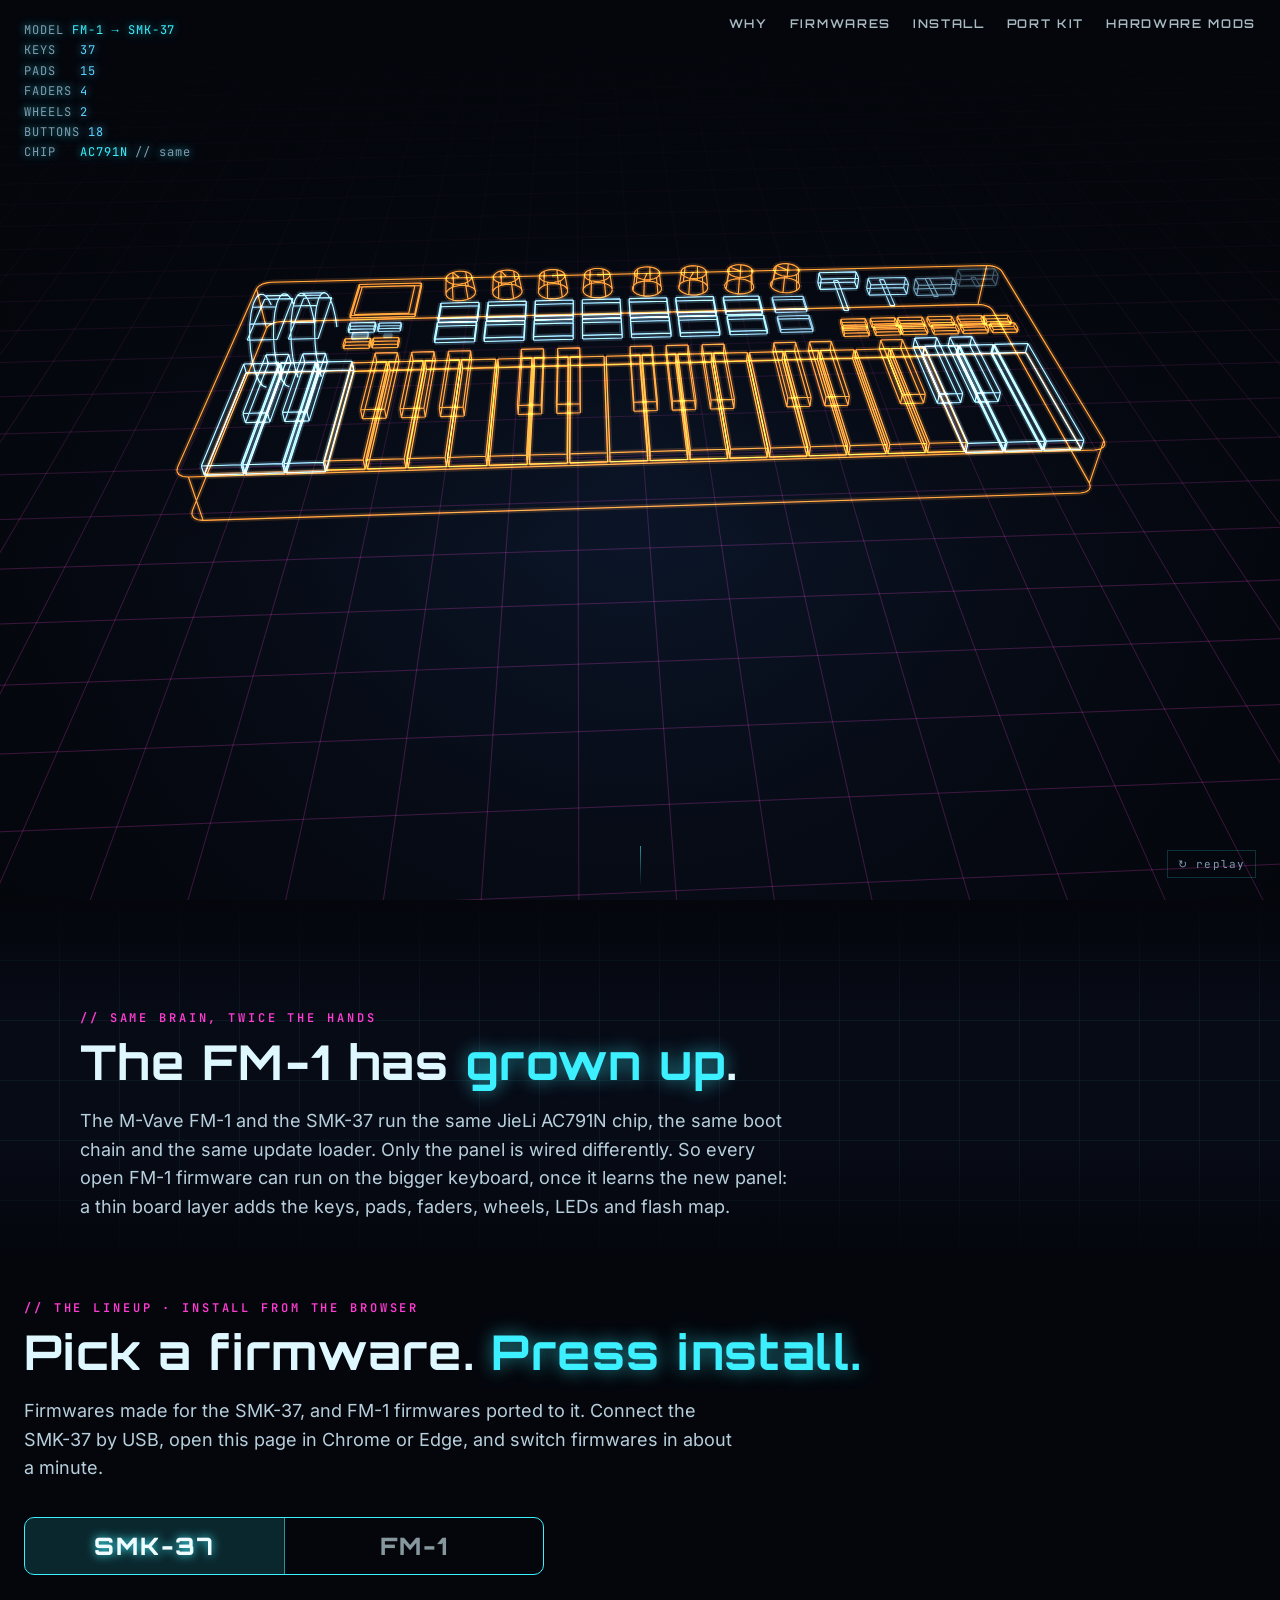
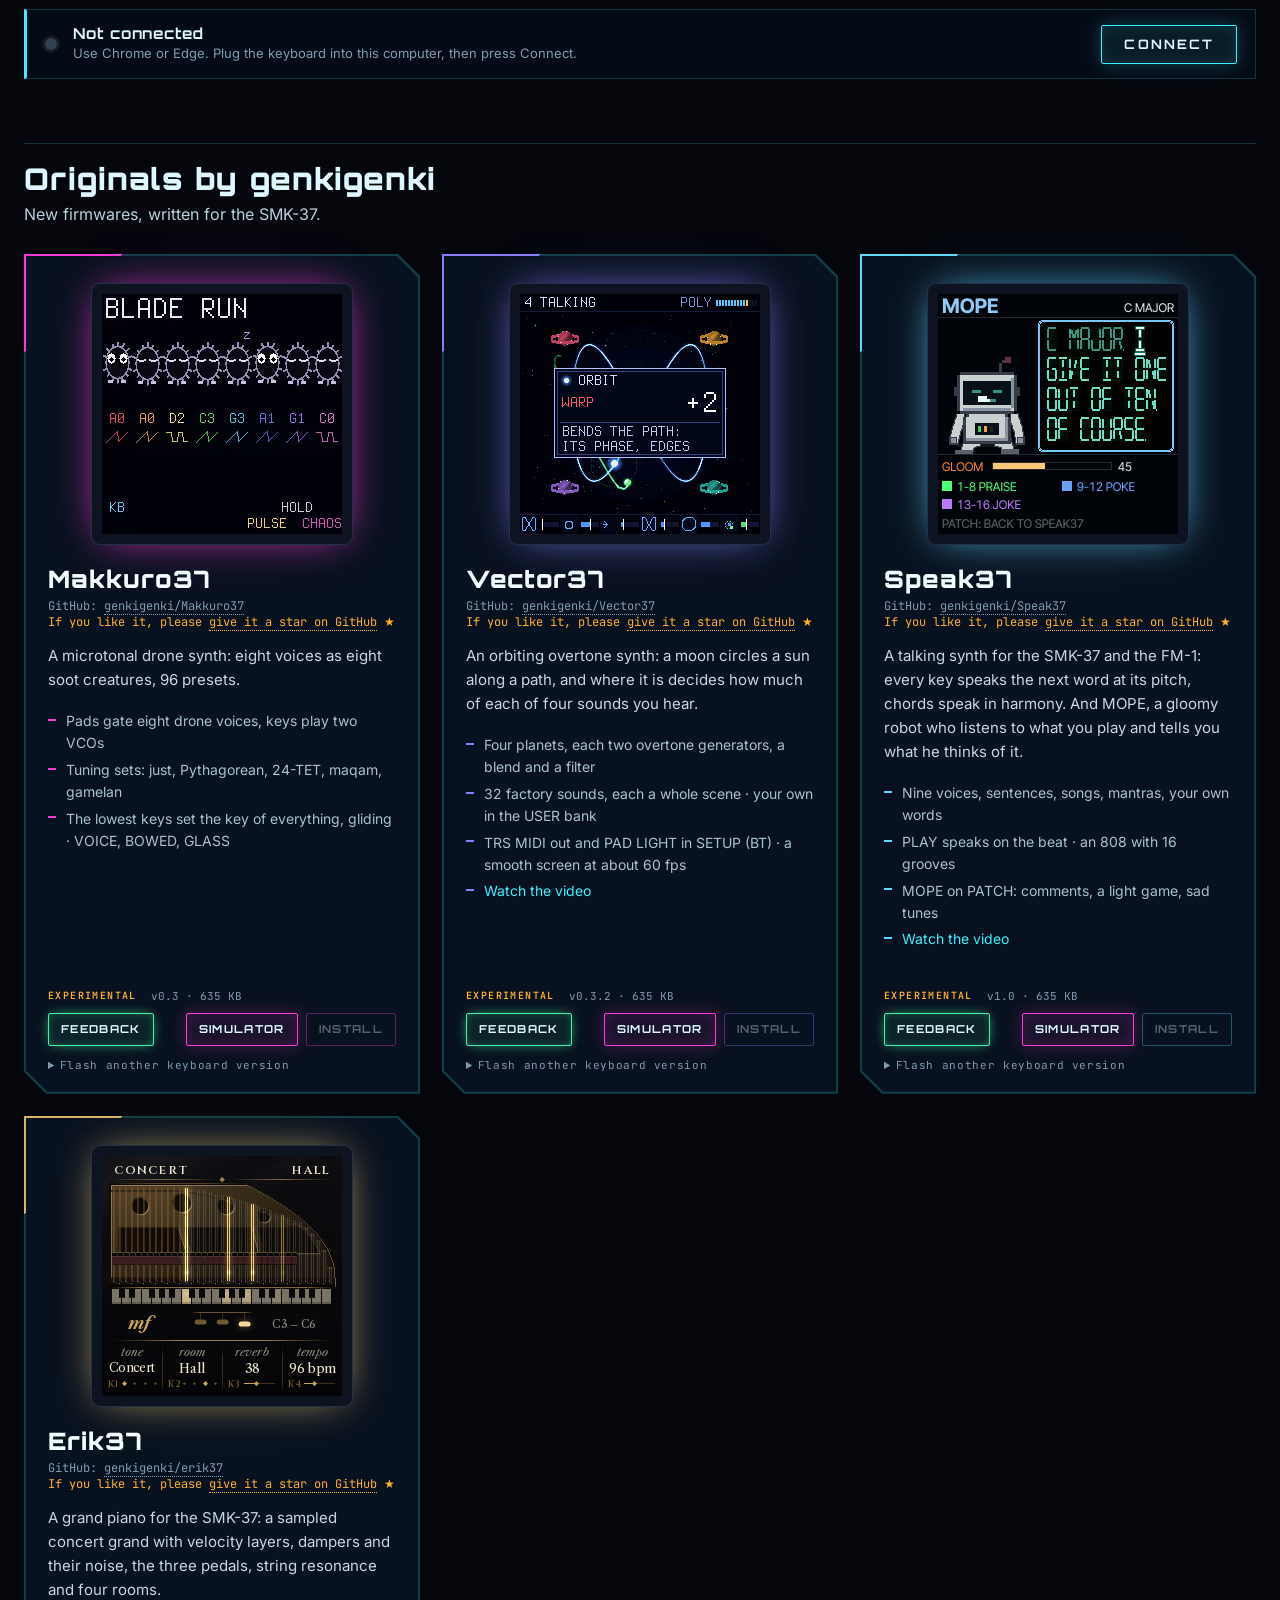
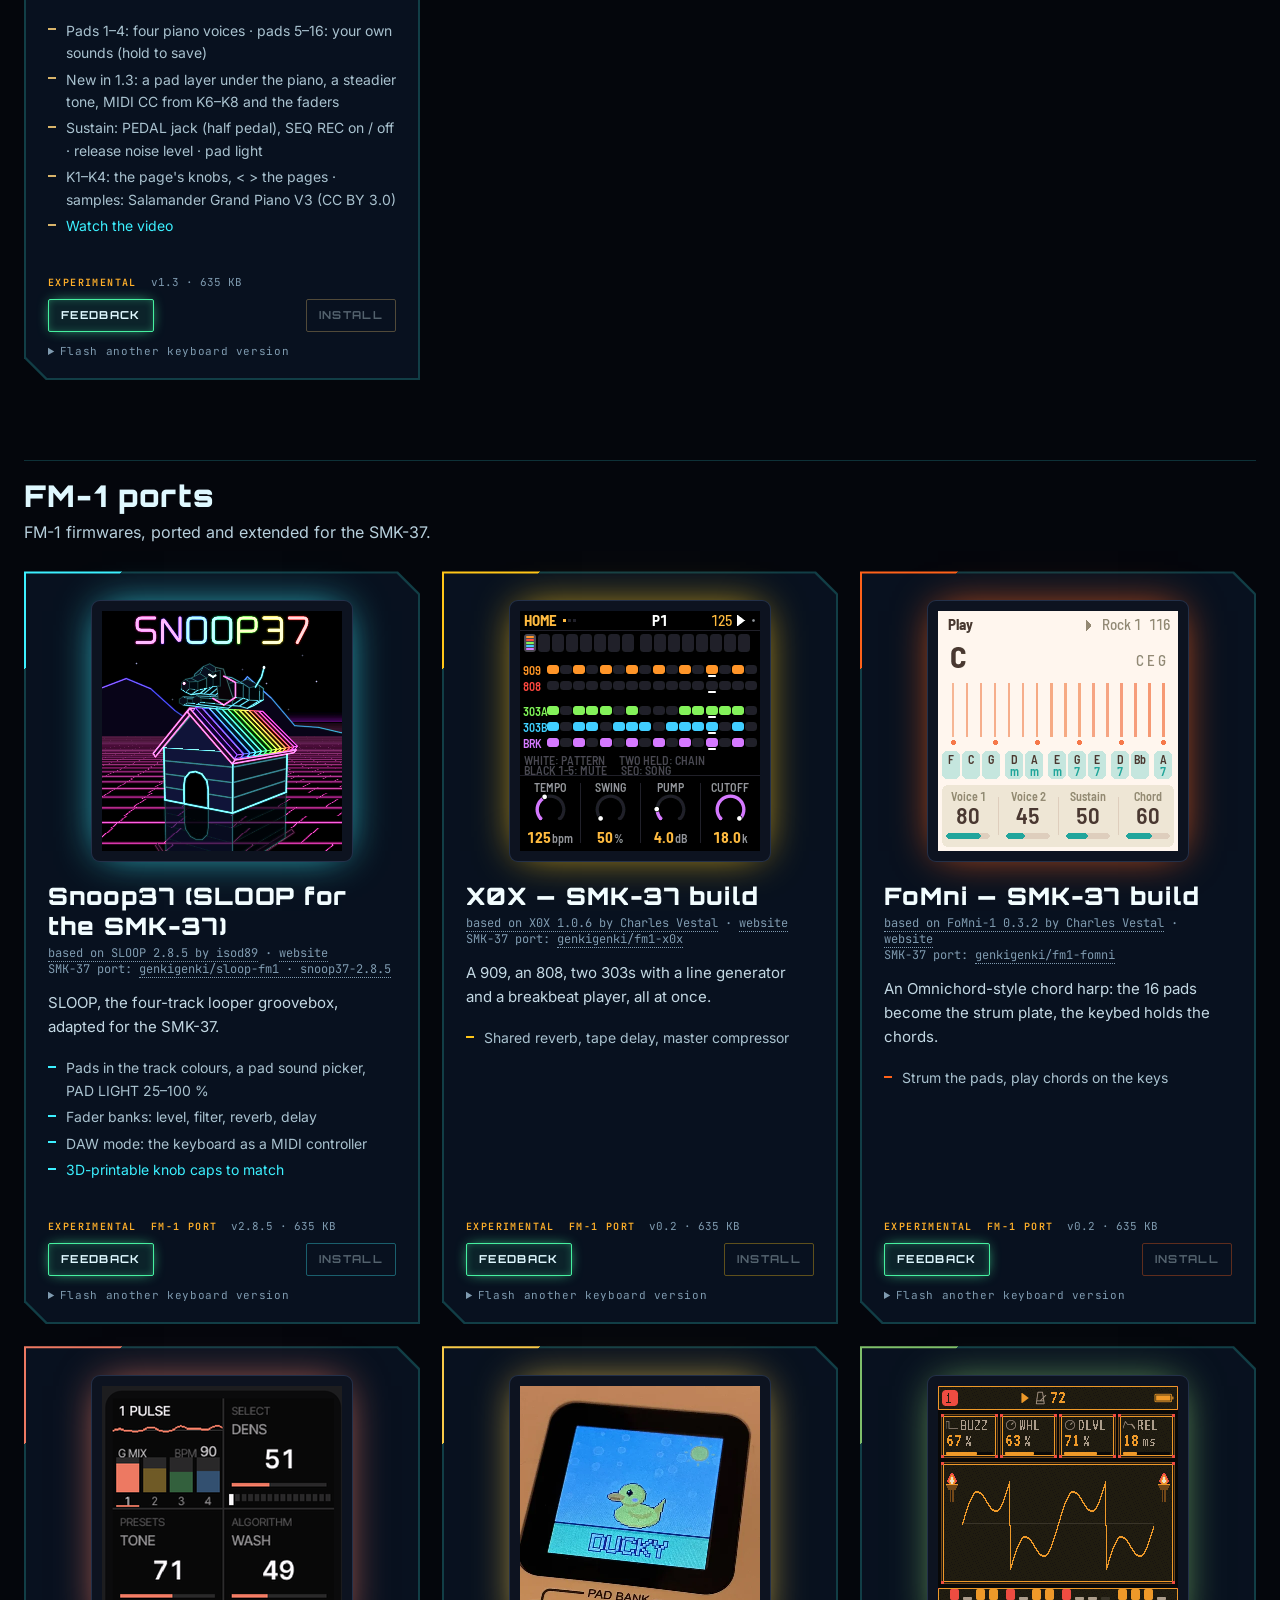
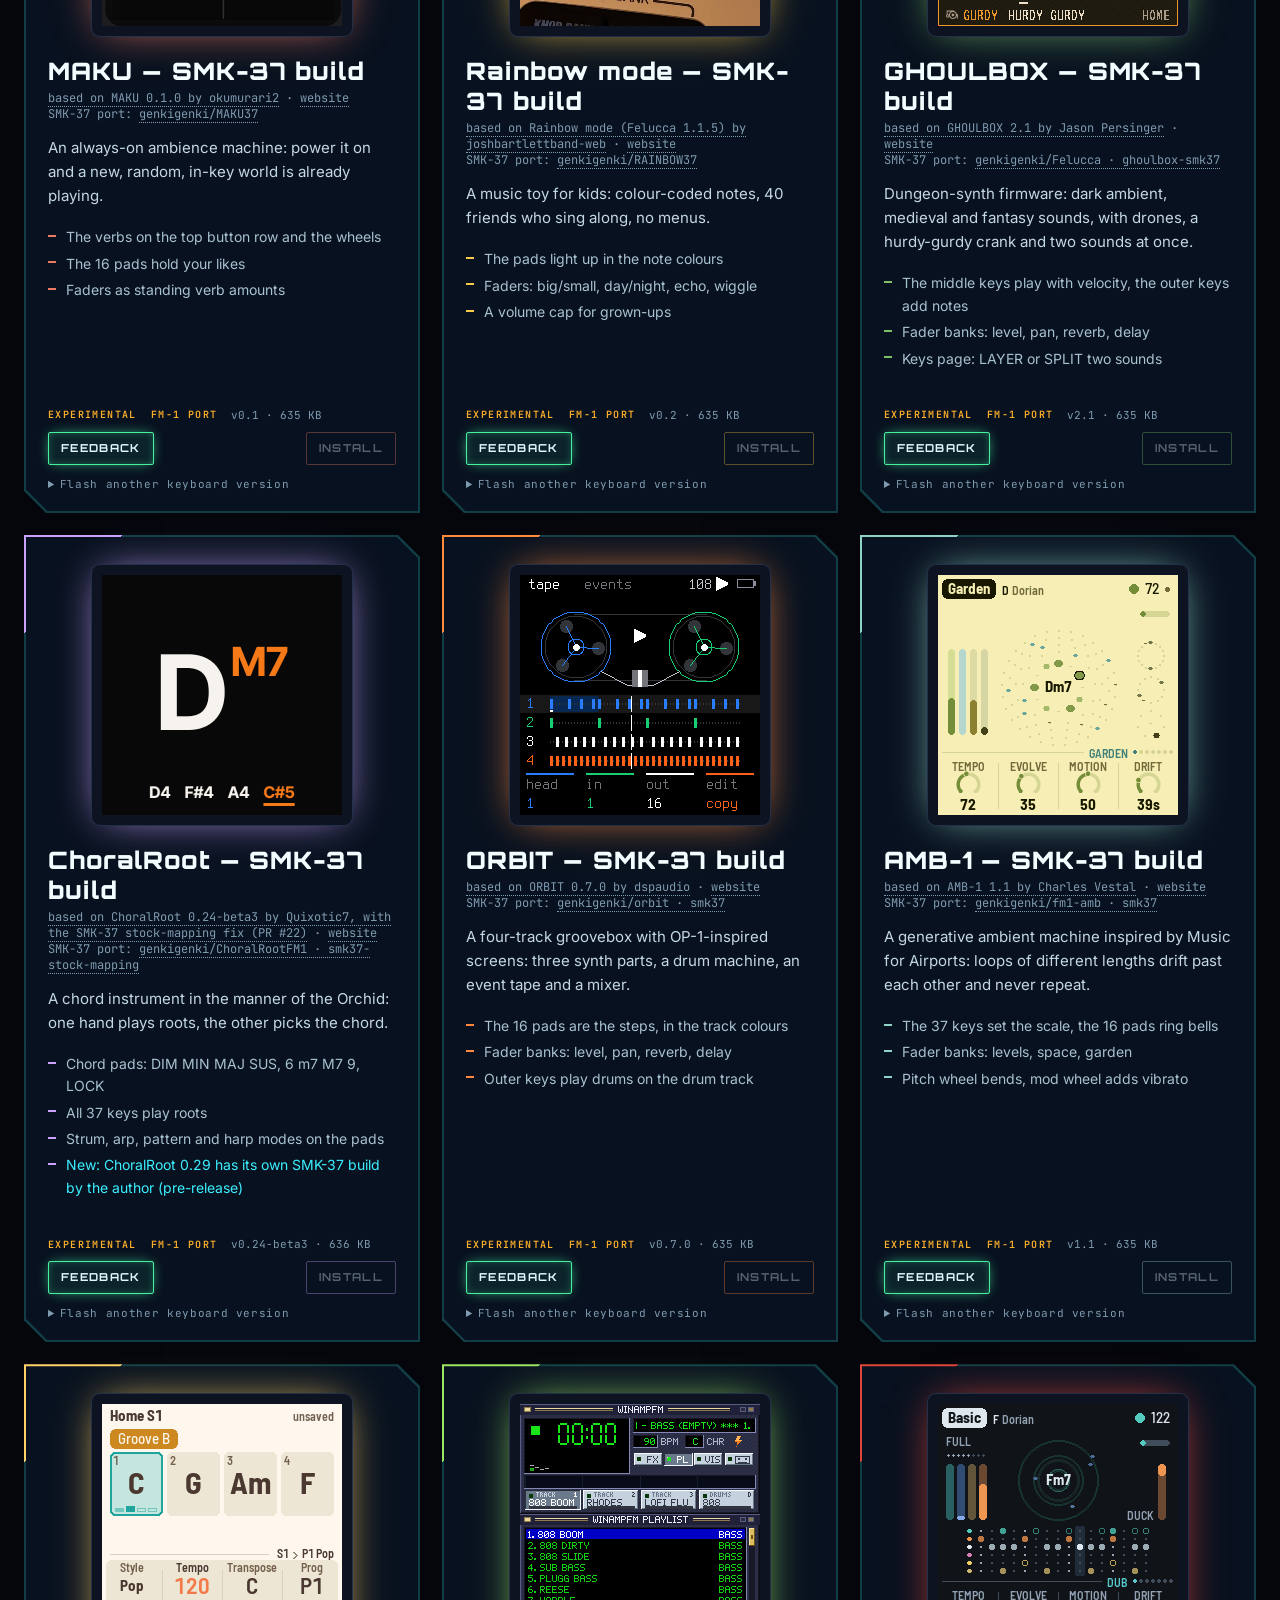
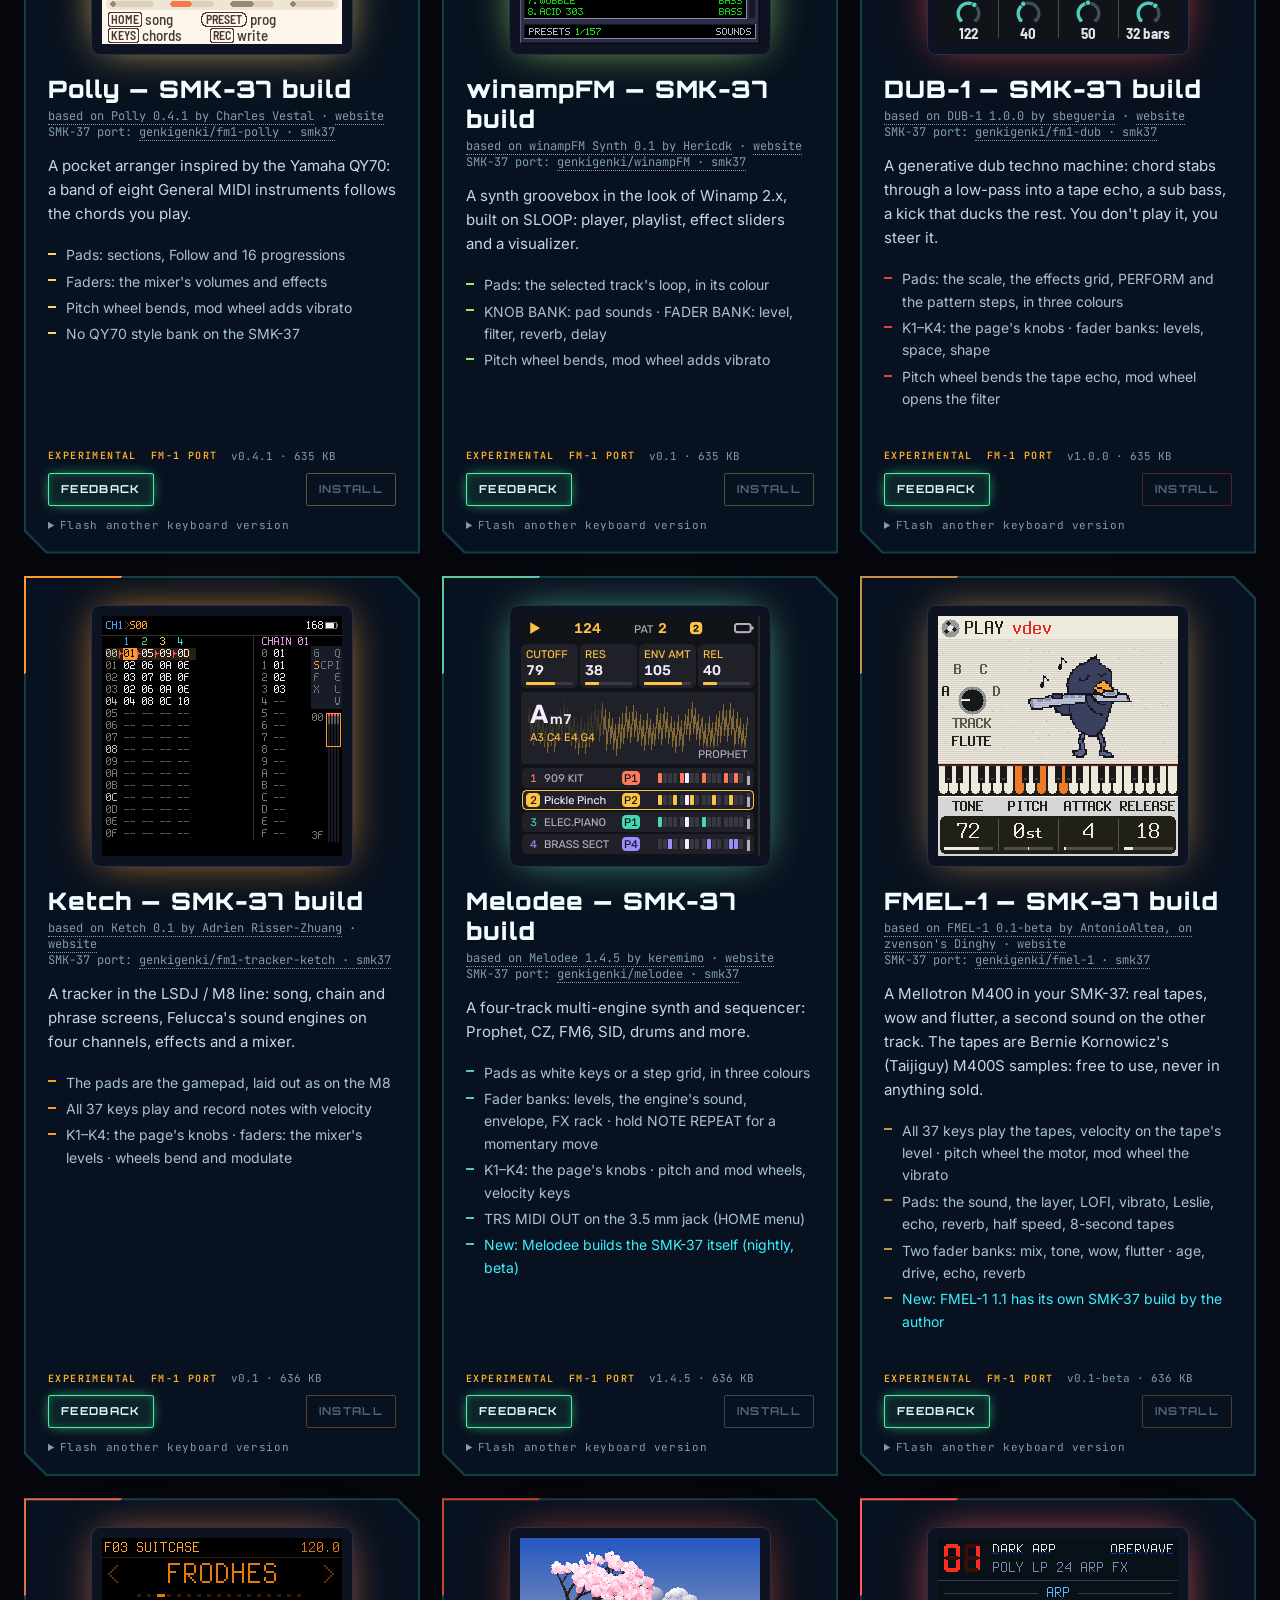
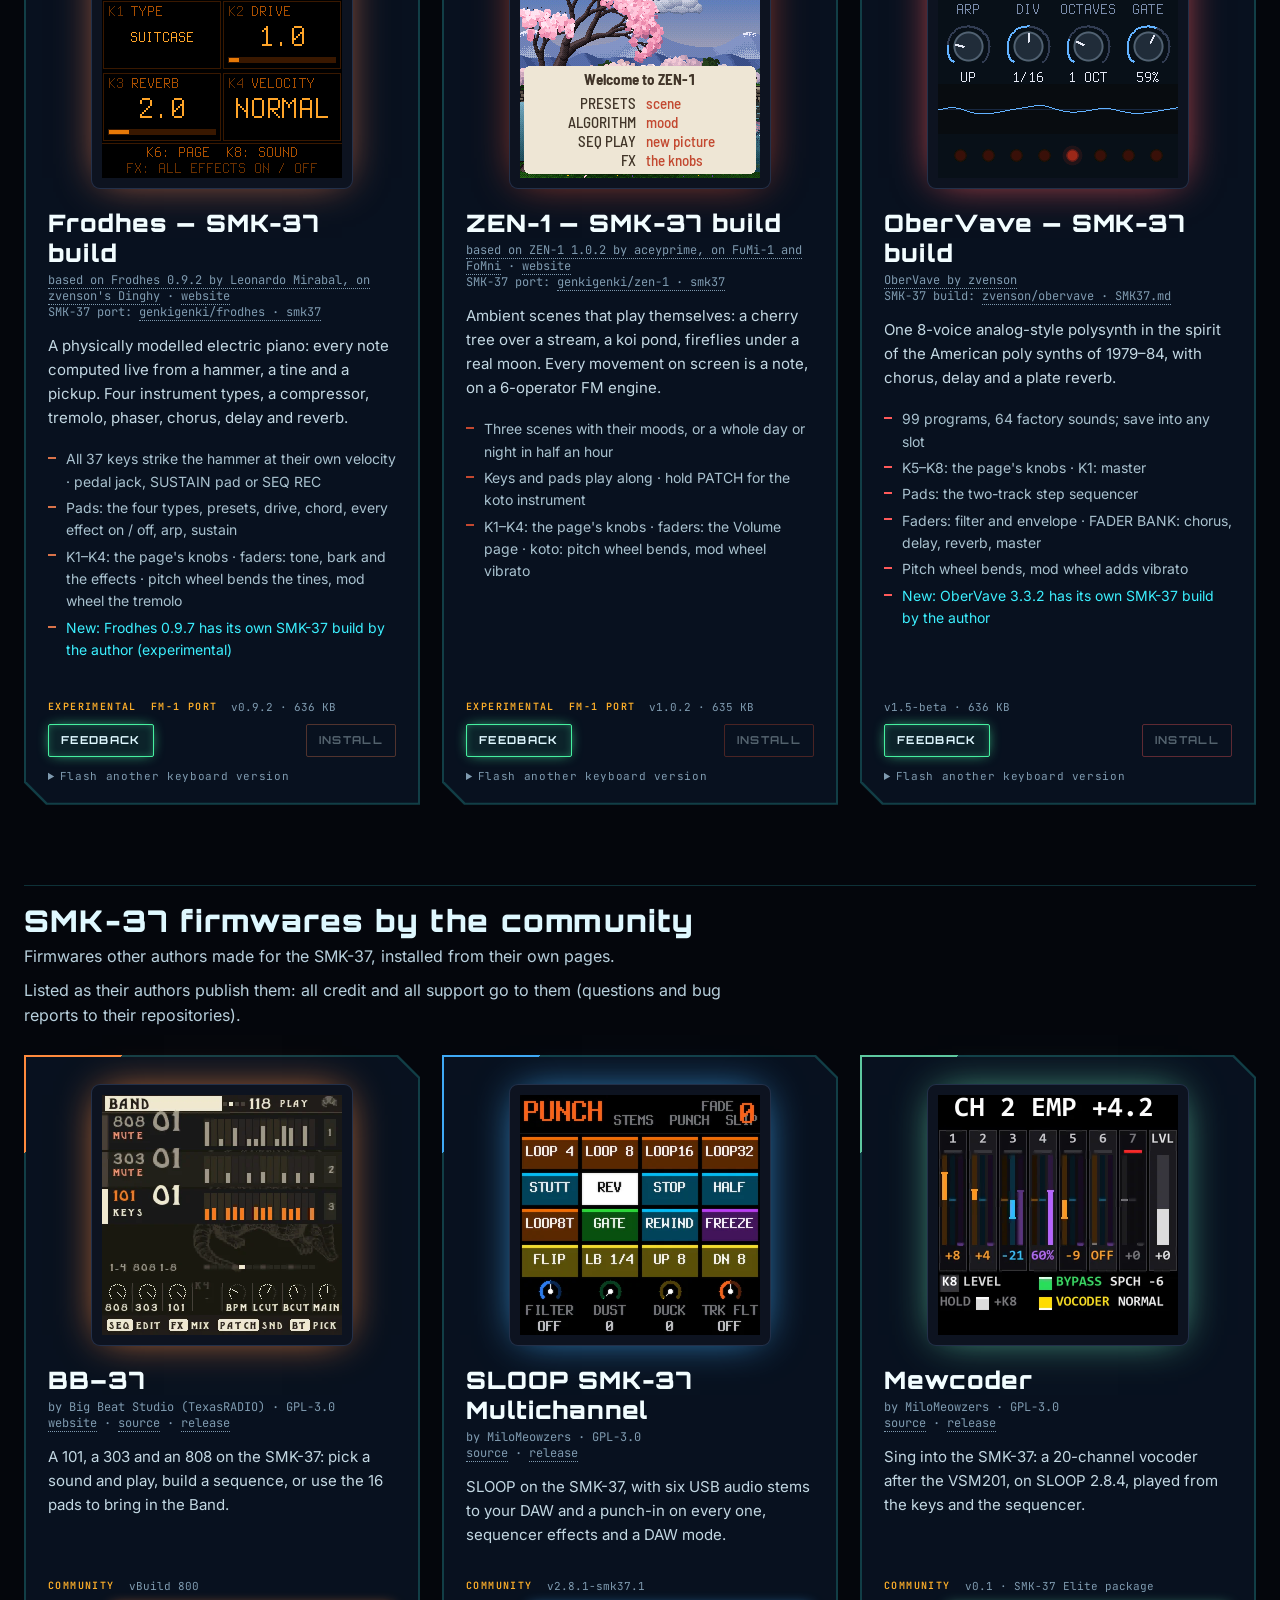
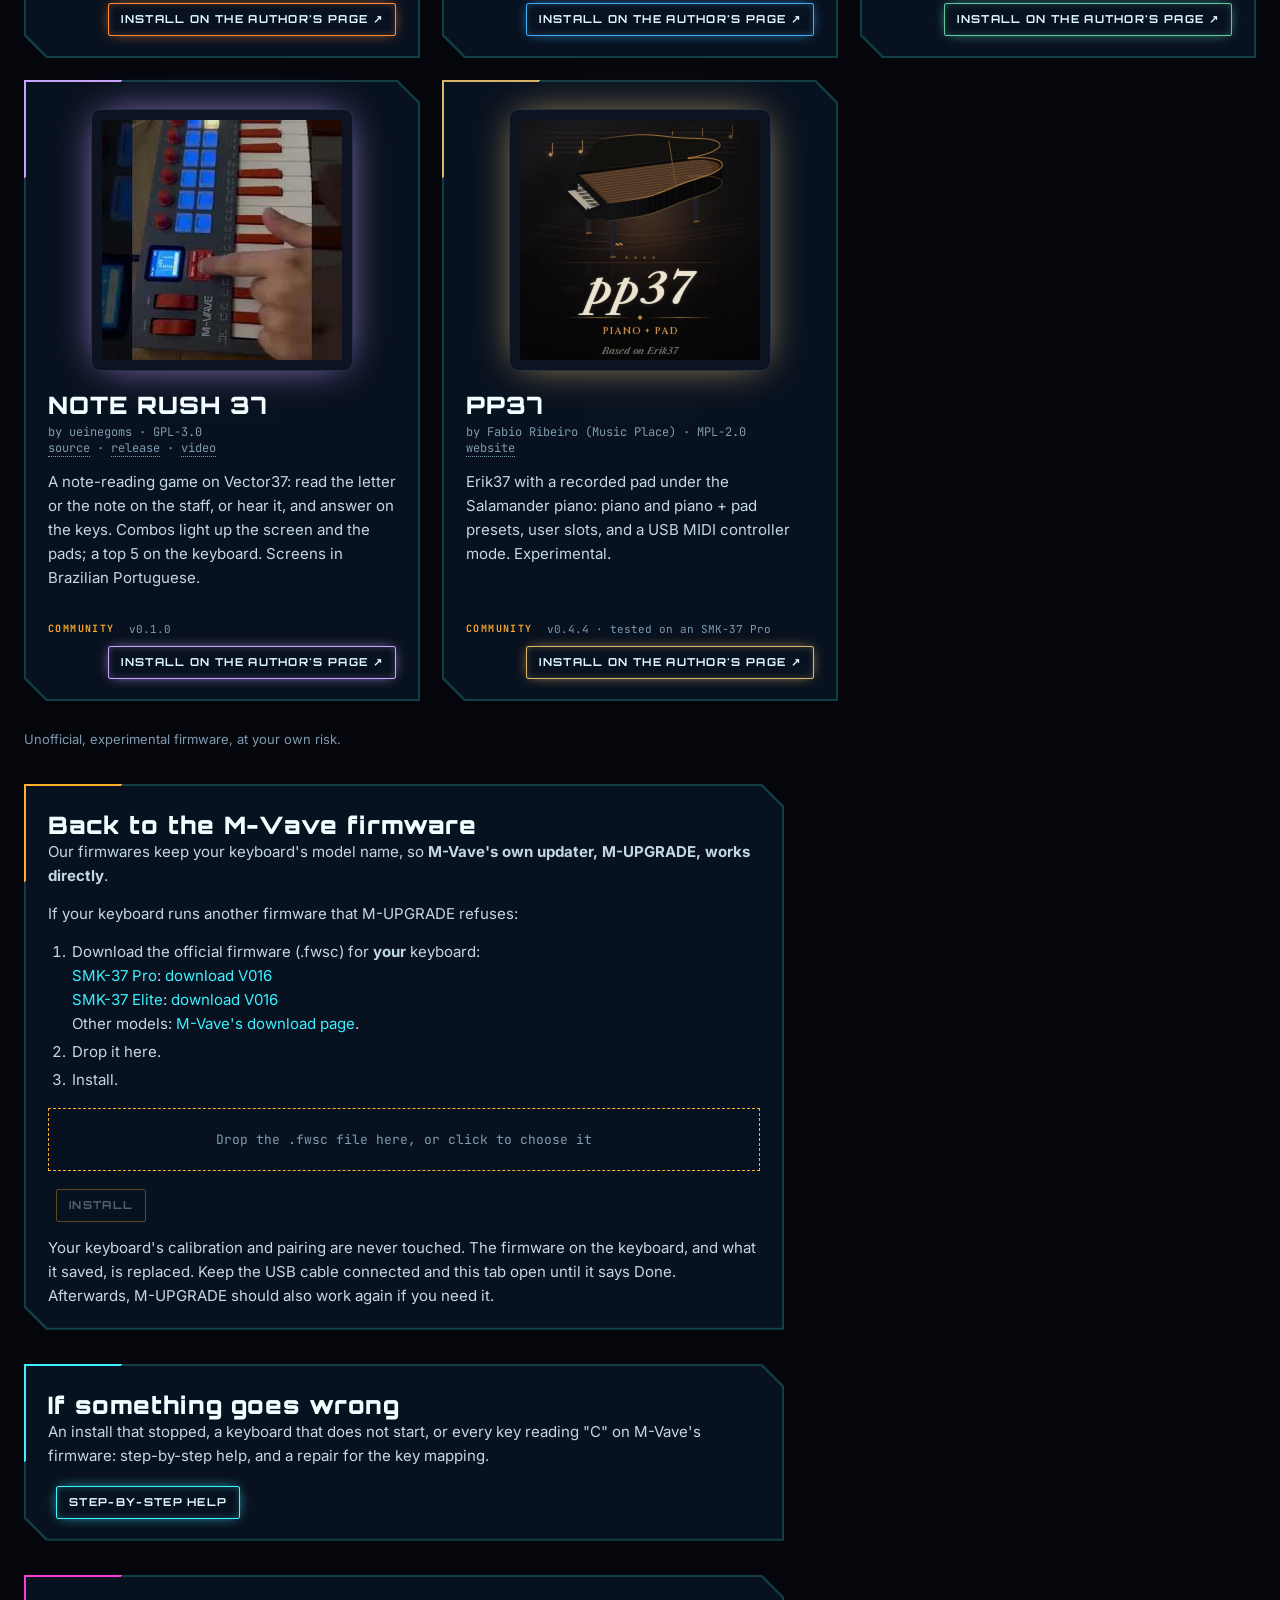
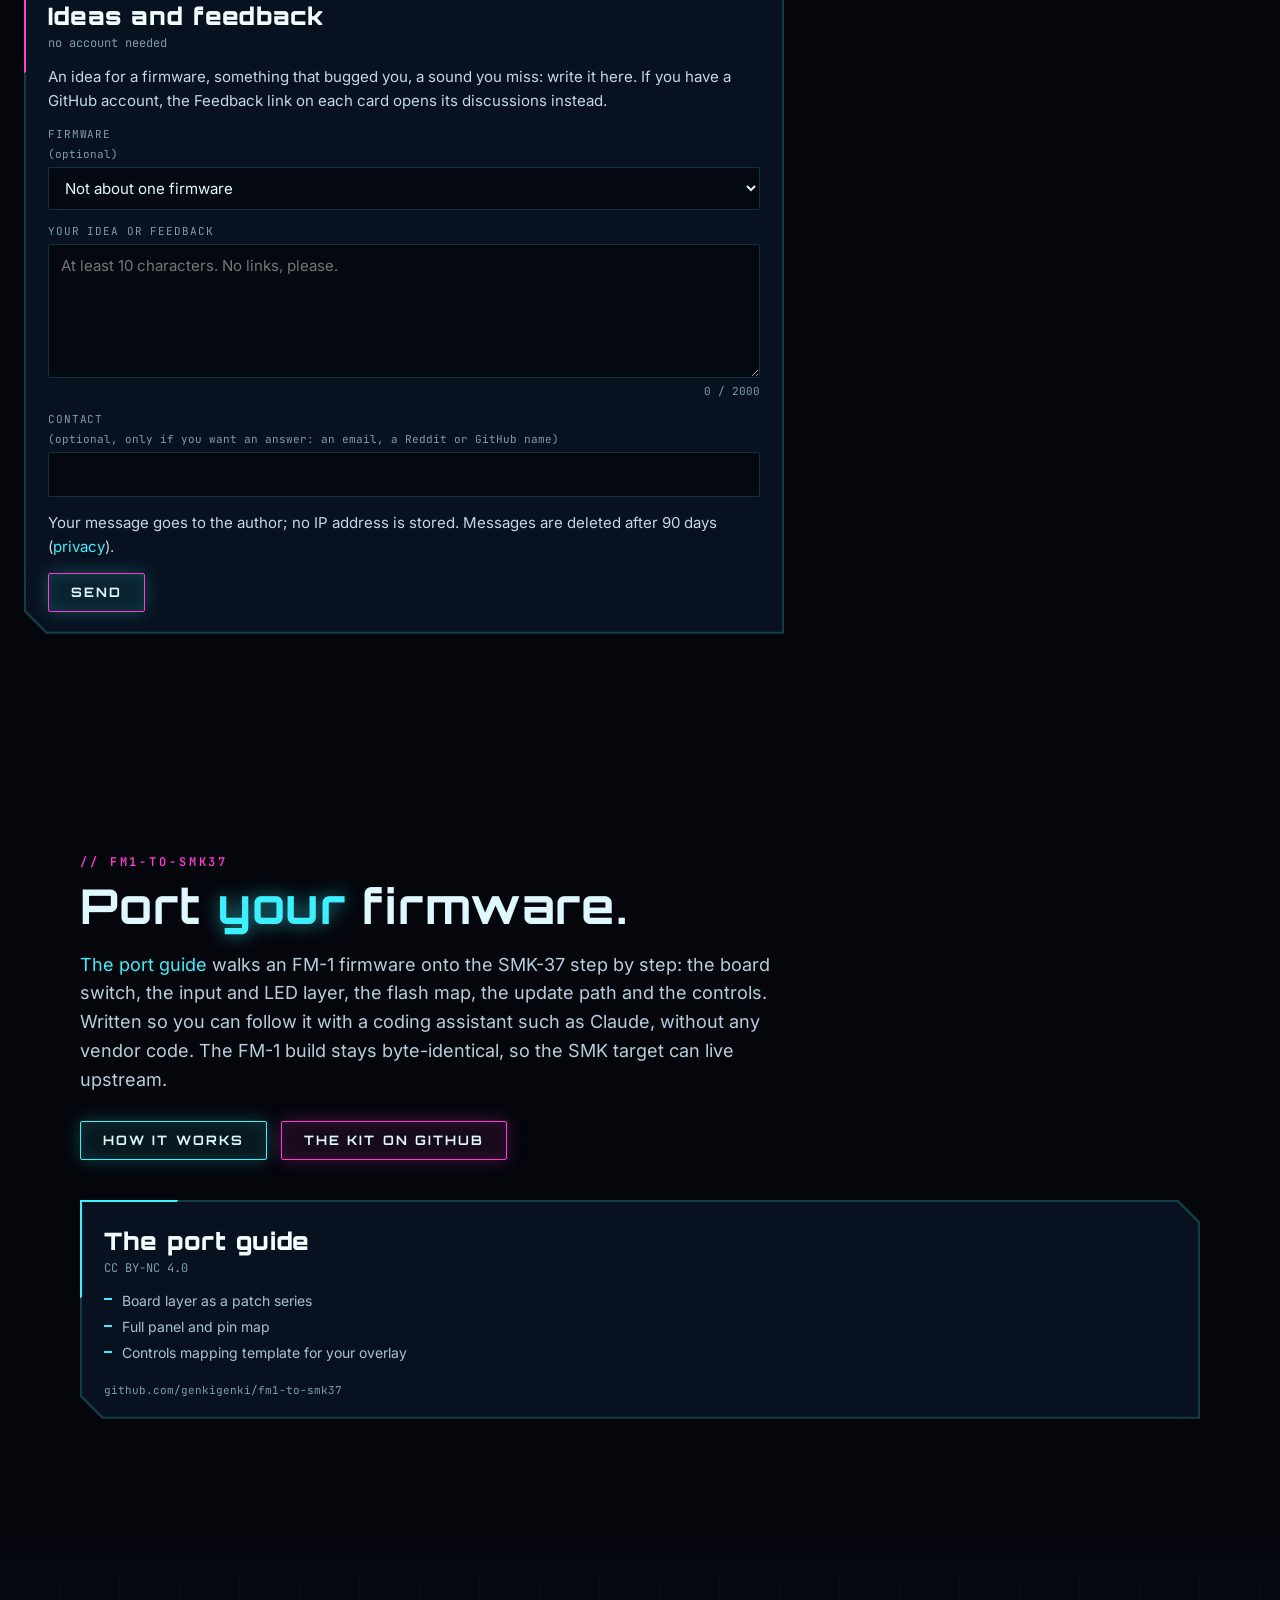
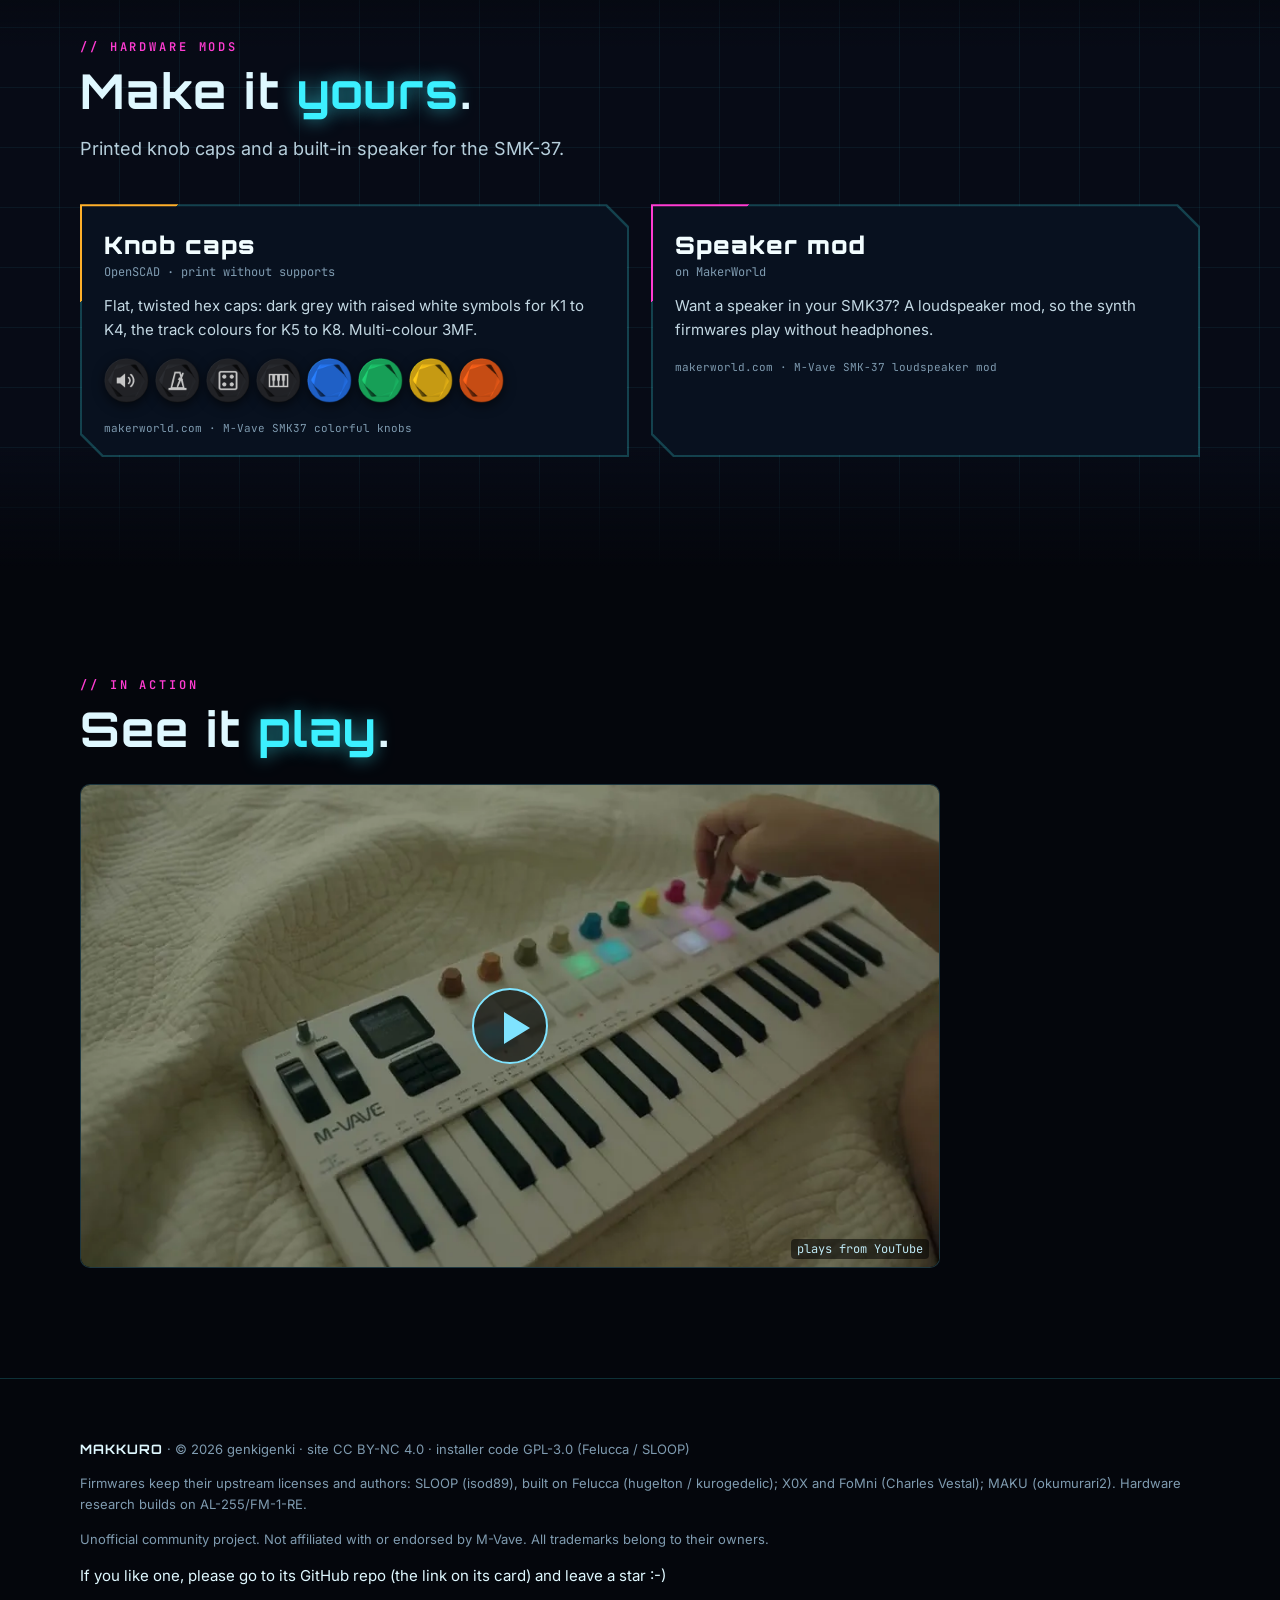
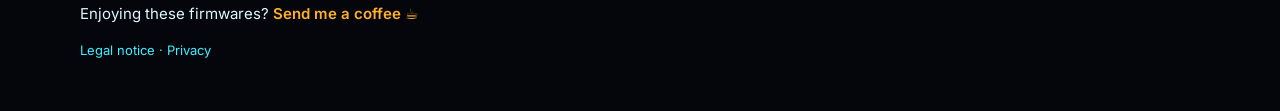
==== commit 390918fe: "Snoop37 2.8.5 (SLOOP 2.8.5)" ====
--- a/index.html
+++ b/index.html
@@ -444,7 +444,7 @@
   <button class="replay mono" id="replay" type="button">↻ replay</button>
   <div class="scrollcue"></div>
 </header>
-<div class="ticker" role="region" aria-label="Firmware news"><span class="tlabel">News</span><div class="tview"><div class="ttrack"><span><span class="tday"><time datetime="2026-11-13">13 NOV</time> <a href="#fw-erik37"><i>Updated:</i> Erik37 1.3 (steady tone, pad layer, newer FM-1s)</a> <a href="#smk-community"><i>New:</i> SMK-37 firmwares by the community: BB–37, SLOOP Multichannel, Mewcoder, NOTE RUSH 37, PP37</a></span><span class="tday"><time datetime="2026-10-23">23 OCT</time> <a href="#fw-vector37"><i>Updated:</i> Vector37 0.3.2 (PAD LIGHT)</a> <a href="#fw-melodee"><i>Updated:</i> Melodee 1.4.5</a> <a href="#fw-snoop37"><i>Updated:</i> Snoop37 2.7.2 (PAD LIGHT)</a> <a href="#fw-erik37"><i>Updated:</i> Erik37 1.2 (also on the FM-1)</a></span><span class="tday"><time datetime="2026-10-18">18 OCT</time> <a href="#fm1"><i>New:</i> FM-1 firmwares by the community</a> <a href="#fw-zen"><i>New:</i> ZEN-1</a> <a href="#fw-frodhes"><i>New:</i> Frodhes</a> <a href="#fw-makkuro37"><i>Updated:</i> Makkuro37 0.3</a></span><span class="tday"><time datetime="2026-10-17">17 OCT</time> <a href="#fm1-ports"><i>New:</i> Ketch, Melodee, FMEL-1</a> <a href="#fw-speak37"><i>New:</i> Speak37</a> <a href="#fw-obervave"><i>Updated:</i> OberVave 1.5-beta</a> <a href="#fw-choralroot"><i>Updated:</i> ChoralRoot 0.24-beta3</a></span></span><span aria-hidden="true"><span class="tday"><time datetime="2026-11-13">13 NOV</time> <a href="#fw-erik37"><i>Updated:</i> Erik37 1.3 (steady tone, pad layer, newer FM-1s)</a> <a href="#smk-community"><i>New:</i> SMK-37 firmwares by the community: BB–37, SLOOP Multichannel, Mewcoder, NOTE RUSH 37, PP37</a></span><span class="tday"><time datetime="2026-10-23">23 OCT</time> <a href="#fw-vector37"><i>Updated:</i> Vector37 0.3.2 (PAD LIGHT)</a> <a href="#fw-melodee"><i>Updated:</i> Melodee 1.4.5</a> <a href="#fw-snoop37"><i>Updated:</i> Snoop37 2.7.2 (PAD LIGHT)</a> <a href="#fw-erik37"><i>Updated:</i> Erik37 1.2 (also on the FM-1)</a></span><span class="tday"><time datetime="2026-10-18">18 OCT</time> <a href="#fm1"><i>New:</i> FM-1 firmwares by the community</a> <a href="#fw-zen"><i>New:</i> ZEN-1</a> <a href="#fw-frodhes"><i>New:</i> Frodhes</a> <a href="#fw-makkuro37"><i>Updated:</i> Makkuro37 0.3</a></span><span class="tday"><time datetime="2026-10-17">17 OCT</time> <a href="#fm1-ports"><i>New:</i> Ketch, Melodee, FMEL-1</a> <a href="#fw-speak37"><i>New:</i> Speak37</a> <a href="#fw-obervave"><i>Updated:</i> OberVave 1.5-beta</a> <a href="#fw-choralroot"><i>Updated:</i> ChoralRoot 0.24-beta3</a></span></span></div></div></div>
+<div class="ticker" role="region" aria-label="Firmware news"><span class="tlabel">News</span><div class="tview"><div class="ttrack"><span><span class="tday"><time datetime="2026-11-13">13 NOV</time> <a href="#fw-snoop37"><i>Updated:</i> Snoop37 2.8.5 (SLOOP 2.8.5)</a> <a href="#fw-erik37"><i>Updated:</i> Erik37 1.3 (steady tone, pad layer, newer FM-1s)</a> <a href="#smk-community"><i>New:</i> SMK-37 firmwares by the community: BB–37, SLOOP Multichannel, Mewcoder, NOTE RUSH 37, PP37</a></span><span class="tday"><time datetime="2026-10-23">23 OCT</time> <a href="#fw-vector37"><i>Updated:</i> Vector37 0.3.2 (PAD LIGHT)</a> <a href="#fw-melodee"><i>Updated:</i> Melodee 1.4.5</a> <a href="#fw-snoop37"><i>Updated:</i> Snoop37 2.7.2 (PAD LIGHT)</a> <a href="#fw-erik37"><i>Updated:</i> Erik37 1.2 (also on the FM-1)</a></span><span class="tday"><time datetime="2026-10-18">18 OCT</time> <a href="#fm1"><i>New:</i> FM-1 firmwares by the community</a> <a href="#fw-zen"><i>New:</i> ZEN-1</a> <a href="#fw-frodhes"><i>New:</i> Frodhes</a> <a href="#fw-makkuro37"><i>Updated:</i> Makkuro37 0.3</a></span><span class="tday"><time datetime="2026-10-17">17 OCT</time> <a href="#fm1-ports"><i>New:</i> Ketch, Melodee, FMEL-1</a> <a href="#fw-speak37"><i>New:</i> Speak37</a> <a href="#fw-obervave"><i>Updated:</i> OberVave 1.5-beta</a> <a href="#fw-choralroot"><i>Updated:</i> ChoralRoot 0.24-beta3</a></span></span><span aria-hidden="true"><span class="tday"><time datetime="2026-11-13">13 NOV</time> <a href="#fw-snoop37"><i>Updated:</i> Snoop37 2.8.5 (SLOOP 2.8.5)</a> <a href="#fw-erik37"><i>Updated:</i> Erik37 1.3 (steady tone, pad layer, newer FM-1s)</a> <a href="#smk-community"><i>New:</i> SMK-37 firmwares by the community: BB–37, SLOOP Multichannel, Mewcoder, NOTE RUSH 37, PP37</a></span><span class="tday"><time datetime="2026-10-23">23 OCT</time> <a href="#fw-vector37"><i>Updated:</i> Vector37 0.3.2 (PAD LIGHT)</a> <a href="#fw-melodee"><i>Updated:</i> Melodee 1.4.5</a> <a href="#fw-snoop37"><i>Updated:</i> Snoop37 2.7.2 (PAD LIGHT)</a> <a href="#fw-erik37"><i>Updated:</i> Erik37 1.2 (also on the FM-1)</a></span><span class="tday"><time datetime="2026-10-18">18 OCT</time> <a href="#fm1"><i>New:</i> FM-1 firmwares by the community</a> <a href="#fw-zen"><i>New:</i> ZEN-1</a> <a href="#fw-frodhes"><i>New:</i> Frodhes</a> <a href="#fw-makkuro37"><i>Updated:</i> Makkuro37 0.3</a></span><span class="tday"><time datetime="2026-10-17">17 OCT</time> <a href="#fm1-ports"><i>New:</i> Ketch, Melodee, FMEL-1</a> <a href="#fw-speak37"><i>New:</i> Speak37</a> <a href="#fw-obervave"><i>Updated:</i> OberVave 1.5-beta</a> <a href="#fw-choralroot"><i>Updated:</i> ChoralRoot 0.24-beta3</a></span></span></div></div></div>
 
 <section id="why" class="gridbg">
   <div class="wrap reveal">
@@ -611,12 +611,12 @@
         <span class="likebox" hidden><button class="heart" type="button" aria-pressed="false" aria-label="Like Snoop37 (SLOOP for the SMK-37)" title="Like">&#x2661;&#xfe0e;</button><b class="cl">0</b><span class="sr"> likes</span></span>
         <div class="screen"><img src="assets/snoop37-intro.webp" width="240" height="240" alt="Snoop37 (SLOOP for the SMK-37) on the display"></div>
         <h3><a href="https://github.com/isod89/sloop-fm1">Snoop37 (SLOOP for the SMK-37)</a></h3>
-        <div class="from"><a href="https://github.com/isod89/sloop-fm1">based on SLOOP 2.7.1 by isod89</a> · <a href="https://isod89.github.io/sloop-fm1/">website</a><br>SMK-37 port: <a href="https://github.com/genkigenki/sloop-fm1">genkigenki/sloop-fm1</a></div>
+        <div class="from"><a href="https://github.com/isod89/sloop-fm1">based on SLOOP 2.8.5 by isod89</a> · <a href="https://isod89.github.io/sloop-fm1/">website</a><br>SMK-37 port: <a href="https://github.com/genkigenki/sloop-fm1/tree/snoop37-2.8.5">genkigenki/sloop-fm1 · snoop37-2.8.5</a></div>
         <p>SLOOP, the four-track looper groovebox, adapted for the SMK-37.</p>
         <ul><li>Pads in the track colours, a pad sound picker, PAD LIGHT 25–100 %</li><li>Fader banks: level, filter, reverb, delay</li><li>DAW mode: the keyboard as a MIDI controller</li><li><a href="https://makerworld.com/en/models/3425326-m-vave-smk37-colorful-knobs">3D-printable knob caps to match</a></li></ul>
         
         <div class="foot"><div class="info"><span class="tag ">experimental</span><span class="tag ">FM-1 port</span>
-          <span class="meta">v2.7.2 · 635 KB</span>
+          <span class="meta">v2.8.5 · 635 KB</span>
           <span class="cnt" hidden><span class="ck" title="Installs on the SMK-37"><span aria-hidden="true">↓</span> <b class="ci">0</b> <i>SMK-37</i><span class="sr"> installs</span></span></span></div>
           <a class="btn fb" href="https://github.com/genkigenki/fm1-to-smk37/discussions/new?category=general&amp;title=Snoop37%20on%20the%20SMK-37%3A%20" title="Your feedback and ideas">Feedback</a><span class="act"><button class="btn inst" type="button" data-fw="snoop37" disabled>Install</button></span></div>
           <details class="model"><summary>Flash another keyboard version</summary>
@@ -2854,7 +2854,7 @@
   }
 }
 
-const FW = [{"id": "makkuro37", "name": "Makkuro37", "version": "0.3", "col": "var(--mag)", "v": {"pro": {"product": "SMK-37 Pro_703", "pkg": "firmware/makkuro37-0.3.fwsc", "sha256": "9b17ea5647d009d421fe01d03384330a8dc52607ac510e5d3fcb045190ae03cb", "size": 651195}, "elite": {"product": "SMK-37 Elite_703", "pkg": "firmware/makkuro37-0.3-elite.fwsc", "sha256": "f52f420c3d385781692befc5e390ea78008710d38910e9a3651549ccf87bae5e", "size": 651199}, "mke": {"product": "MKE-P37_703", "pkg": "firmware/makkuro37-0.3-mke.fwsc", "sha256": "3d5889aa42e510e87d30909b4f225307a9a98309afe62ecc538a247e8fe9f946", "size": 651191}}}, {"id": "vector37", "name": "Vector37", "version": "0.3.2", "col": "#8a7dff", "v": {"pro": {"product": "SMK-37 Pro_700", "pkg": "firmware/vector37-0.3.2.fwsc", "sha256": "abc116a4dc8b41eeb8be86b1b4761d3aecd3080c67e9caf3122c3615aeae6153", "size": 651194}, "elite": {"product": "SMK-37 Elite_700", "pkg": "firmware/vector37-0.3.2-elite.fwsc", "sha256": "0f391cbca19d678800cbd6775763c531a2681e98659ab5eadd36321c2b061db1", "size": 651194}, "mke": {"product": "MKE-P37_700", "pkg": "firmware/vector37-0.3.2-mke.fwsc", "sha256": "8e5163ea6b6eb85ac81de1198afdb2996f564bf6ac281de7406da9ce58541800", "size": 651190}, "fm1": {"product": "FM-1_700", "pkg": "firmware/vector37-0.3.2-fm1.fwsc", "sha256": "4c9ff3c9ca0b874d98760497a4d80d7d4380aa3f187503f67e6fde6462a81a9a", "size": 610019}}}, {"id": "speak37", "name": "Speak37", "version": "1.0", "col": "#5fd7ff", "v": {"pro": {"product": "SMK-37 Pro_510", "pkg": "firmware/speak37-1.0.fwsc", "sha256": "033f23bf63de35f60ba6e2b98a3fd264b4a34aafb790c178f9ad7c1d5db11cce", "size": 651060}, "elite": {"product": "SMK-37 Elite_510", "pkg": "firmware/speak37-1.0-elite.fwsc", "sha256": "14065f0571dac4e8c12b05512832fda7676681d085dfebbac869688d9a73e6a0", "size": 651064}, "mke": {"product": "MKE-P37_510", "pkg": "firmware/speak37-1.0-mke.fwsc", "sha256": "3580a0e2c7d07f9e1b0c453c2b313ee9c27e895b5d8215e9ddbd31b0bf641a57", "size": 651056}, "fm1": {"product": "FM-1_510", "pkg": "firmware/speak37-1.0-fm1.fwsc", "sha256": "3441ba1d65a3be72adcd89e144571eb483beb0a310ea992841100e26c163c476", "size": 610087}}}, {"id": "erik37", "name": "Erik37", "version": "1.3", "col": "#d8b46a", "v": {"pro": {"product": "SMK-37 Pro_480103", "pkg": "firmware/erik37-1.3.fwsc", "sha256": "a39557d3443086b6efc880bd2e8259bd53a4193c16e4089204b6cf21dd789656", "size": 651224}, "elite": {"product": "SMK-37 Elite_480103", "pkg": "firmware/erik37-1.3-elite.fwsc", "sha256": "ef1a39f55d9645eac3511f3dfd8f42daf2b3b372806c0b34c46030988eb9b3ac", "size": 651228}, "mke": {"product": "MKE-P37_480103", "pkg": "firmware/erik37-1.3-mke.fwsc", "sha256": "5ad8b59fb83829b4b8904c7a471fe572d51d62da56cb39ace59866e741896f0f", "size": 651220}, "fm1": {"product": "FM-1_480103", "pkg": "firmware/erik37-1.3-fm1.fwsc", "sha256": "b89245ff8eac57ee0a86162995b3a45f196a348678988acd25a0bda241c2221b", "size": 610108}}}, {"id": "snoop37", "name": "Snoop37 (SLOOP for the SMK-37)", "version": "2.7.2", "col": "var(--cyan)", "v": {"pro": {"product": "SMK-37 Pro_900", "pkg": "firmware/snoop37-2.7.2.fwsc", "sha256": "29abd2153eefa4d62702788f2eef4e23bebff32418734d175ca59c3772f306ba", "size": 651206}, "elite": {"product": "SMK-37 Elite_900", "pkg": "firmware/snoop37-2.7.2-elite.fwsc", "sha256": "5a8a5bce5e1b581b33c9c63f0d5de5124904deebdbee41f01d456216f39a616c", "size": 651210}, "mke": {"product": "MKE-P37_900", "pkg": "firmware/snoop37-2.7.2-mke.fwsc", "sha256": "55460a2a36aefd031be9b98861f3e55a2857595cc507ab46dac4b41425be1d80", "size": 651202}}}, {"id": "x0x37", "name": "X0X \u2014 SMK-37 build", "version": "0.2", "col": "var(--t3)", "v": {"pro": {"product": "SMK-37 Pro_900", "pkg": "firmware/x0x37-0.2.fwsc", "sha256": "983402ce49bac7dab2b36b30eddf9e5a1ae7a36e63dd35717bd6479a63dcd26d", "size": 650816}, "elite": {"product": "SMK-37 Elite_900", "pkg": "firmware/x0x37-0.2-elite.fwsc", "sha256": "b577c6aceac17ebe94753046394775153a743eb29502806478fbb2303a416e61", "size": 650820}, "mke": {"product": "MKE-P37_900", "pkg": "firmware/x0x37-0.2-mke.fwsc", "sha256": "1cd132eb5db3b70f7b5fcde7175a262569d3ee087460a1acd0fb425f0905b53b", "size": 650812}}}, {"id": "fomni37", "name": "FoMni \u2014 SMK-37 build", "version": "0.2", "col": "var(--t4)", "v": {"pro": {"product": "SMK-37 Pro_800", "pkg": "firmware/fomni37-0.2.fwsc", "sha256": "d7dfe5583b4314eb8aa1b6158553dc6234d8aaf6aaeac4087820086303c0cd76", "size": 650795}, "elite": {"product": "SMK-37 Elite_800", "pkg": "firmware/fomni37-0.2-elite.fwsc", "sha256": "8e7f68295dc99c34307ab523436f85f49f5f074b9f92738a72e7c2a631734cfa", "size": 650799}, "mke": {"product": "MKE-P37_800", "pkg": "firmware/fomni37-0.2-mke.fwsc", "sha256": "d99cabd903362d6c5bd05065a63f1cd052eac68f59503d8c7505d630e5ddf7eb", "size": 650791}}}, {"id": "maku37", "name": "MAKU \u2014 SMK-37 build", "version": "0.1", "col": "#ed7962", "v": {"pro": {"product": "SMK-37 Pro_900", "pkg": "firmware/maku37-0.1.fwsc", "sha256": "cf8b69b26ef7ea6aba37039dd55ed2db9d7dbd7b9b44e9d6aeab67f9fcdb5868", "size": 651211}, "elite": {"product": "SMK-37 Elite_900", "pkg": "firmware/maku37-0.1-elite.fwsc", "sha256": "97198b9de4ab44ebf0cc1c4222d224860fca9b3bb3fb51d2e1a0fa0e5c0e4824", "size": 651211}, "mke": {"product": "MKE-P37_900", "pkg": "firmware/maku37-0.1-mke.fwsc", "sha256": "79e8d39c711ca82b9e554426c2712491c09778c2bb84d70f457207a1d05bea7c", "size": 651207}}}, {"id": "rainbow37", "name": "Rainbow mode \u2014 SMK-37 build", "version": "0.2", "col": "#f7c948", "v": {"pro": {"product": "SMK-37 Pro_902", "pkg": "firmware/rainbow37-0.2.fwsc", "sha256": "37f923087ae93599cdae5ac27ab02166f8a8888e30d436973fd8a0762d357210", "size": 651211}, "elite": {"product": "SMK-37 Elite_902", "pkg": "firmware/rainbow37-0.2-elite.fwsc", "sha256": "5a2b5f0f5a5d14df8f38c9e43b7214a672f20aeee716ed385f398a3457b34645", "size": 651211}, "mke": {"product": "MKE-P37_902", "pkg": "firmware/rainbow37-0.2-mke.fwsc", "sha256": "31b78015c76eba31fa6016c7cb9072f30883565e9b37d767d4b11775d3f0b351", "size": 651207}}}, {"id": "ghoulbox", "name": "GHOULBOX \u2014 SMK-37 build", "version": "2.1", "col": "#7fbf6a", "v": {"pro": {"product": "SMK-37 Pro_900", "pkg": "firmware/ghoulbox-2.1.fwsc", "sha256": "923339ebdc49490deec33c608f68e9237f667ed9b9f0dced1c6dfdcaa18f36f3", "size": 651211}, "elite": {"product": "SMK-37 Elite_900", "pkg": "firmware/ghoulbox-2.1-elite.fwsc", "sha256": "206a97fefb25adbcc4e0b0847544f635cd06ecf2faf2603c9991d04e09d6209f", "size": 651211}, "mke": {"product": "MKE-P37_900", "pkg": "firmware/ghoulbox-2.1-mke.fwsc", "sha256": "0efda315b7005f02153a109be06f27fb4baac787fdacb5d039066394672aacff", "size": 651207}}}, {"id": "choralroot", "name": "ChoralRoot \u2014 SMK-37 build", "version": "0.24-beta3", "col": "#c9a2ff", "v": {"pro": {"product": "SMK-37 Pro_920", "pkg": "firmware/choralroot-0.24-beta3.fwsc", "sha256": "34821d76c917268e94626b016a7fec0ca441aa3c6f0d99d2bc2f1c44fc9dca05", "size": 651496}, "elite": {"product": "SMK-37 Elite_920", "pkg": "firmware/choralroot-0.24-beta3-elite.fwsc", "sha256": "467ae6da25470f0968dfdd9ee6b48054035398da7fb29447730ac0ed6fbf6a44", "size": 651500}, "mke": {"product": "MKE-P37_920", "pkg": "firmware/choralroot-0.24-beta3-mke.fwsc", "sha256": "70c5e472f49258da994c326c8143961d7ac7dd104d21fd41236a561e0a5ba2b0", "size": 651492}}}, {"id": "orbit", "name": "ORBIT \u2014 SMK-37 build", "version": "0.7.0", "col": "#ff8a3d", "v": {"pro": {"product": "SMK-37 Pro_900", "pkg": "firmware/orbit-0.7.0.fwsc", "sha256": "e3aab2db84940173dfe045304815ffcb51bd22852ed7c3dce08dec6f0a521363", "size": 651190}, "elite": {"product": "SMK-37 Elite_900", "pkg": "firmware/orbit-0.7.0-elite.fwsc", "sha256": "b6439abd5641e5867182db3f29363f5ca7a785b92f4645978a1533eea125d7a4", "size": 651194}, "mke": {"product": "MKE-P37_900", "pkg": "firmware/orbit-0.7.0-mke.fwsc", "sha256": "6e90ae7e491ea186ba22a78373eed18984b0f5ef2fc5df9cd58e8258b0d87439", "size": 651186}}}, {"id": "amb", "name": "AMB-1 \u2014 SMK-37 build", "version": "1.1", "col": "#8fd3c7", "v": {"pro": {"product": "SMK-37 Pro_700", "pkg": "firmware/amb-1.1.fwsc", "sha256": "756f7a49dcb4972d44cb08d4a9f82b10a61c9bb787c5fcd347533fc145081196", "size": 650795}, "elite": {"product": "SMK-37 Elite_700", "pkg": "firmware/amb-1.1-elite.fwsc", "sha256": "7b2c3db3dbcdb8171a873f10b186ccdfc460cf033f90bb08a142cfe5bd15617b", "size": 650799}, "mke": {"product": "MKE-P37_700", "pkg": "firmware/amb-1.1-mke.fwsc", "sha256": "9710aebf5f4090dc6b8915a99672174f77aba46d95ef830635a23d834192ef12", "size": 650791}}}, {"id": "polly", "name": "Polly \u2014 SMK-37 build", "version": "0.4.1", "col": "#ffd166", "v": {"pro": {"product": "SMK-37 Pro_300", "pkg": "firmware/polly-0.4.1.fwsc", "sha256": "cdbc2808b71ca37386a08d3544378f8bc529fa74133b48aed3dfae7c3c961cbe", "size": 650984}, "elite": {"product": "SMK-37 Elite_300", "pkg": "firmware/polly-0.4.1-elite.fwsc", "sha256": "8ac9e2de432fb86a546f1c5312403990227d84d4cbdd399ea0f6ebda1cdcdf52", "size": 650988}, "mke": {"product": "MKE-P37_300", "pkg": "firmware/polly-0.4.1-mke.fwsc", "sha256": "061db7375d5a722f864dba56df6b61ccf534a875b756807f3fd747a2ae4e746d", "size": 650980}}}, {"id": "winamp", "name": "winampFM \u2014 SMK-37 build", "version": "0.1", "col": "#9be564", "v": {"pro": {"product": "SMK-37 Pro_900", "pkg": "firmware/winamp-0.1.fwsc", "sha256": "3675e503ce9778675eec04ff95082ddb26fe4d73c3a54f6993eed3f692dc6ae8", "size": 651190}, "elite": {"product": "SMK-37 Elite_900", "pkg": "firmware/winamp-0.1-elite.fwsc", "sha256": "07713808fffa2e8cad8c3fe5014ccbffd13d55bd6da6f4f7c145eb949cac6514", "size": 651194}, "mke": {"product": "MKE-P37_900", "pkg": "firmware/winamp-0.1-mke.fwsc", "sha256": "1f6da9710b1a4bbfe2242f8d66a9ce57a71200b2b32f8f950fe4ff9fa358d14d", "size": 651186}}}, {"id": "dub", "name": "DUB-1 \u2014 SMK-37 build", "version": "1.0.0", "col": "#e0453a", "v": {"pro": {"product": "SMK-37 Pro_800", "pkg": "firmware/dub-1.0.0.fwsc", "sha256": "c185e35c52de1222e98fe25190fc0ea96f9006130d32a7df3dba37a1afae745f", "size": 650803}, "elite": {"product": "SMK-37 Elite_800", "pkg": "firmware/dub-1.0.0-elite.fwsc", "sha256": "c2e8ff0f55981ac25d1e201e4aadae202f9efaf9e8549608c2737871e68eae24", "size": 650807}, "mke": {"product": "MKE-P37_800", "pkg": "firmware/dub-1.0.0-mke.fwsc", "sha256": "48ab26fe312e4a04d29e0e97b534140fdbe794f751aad374c7adfc2775c50db3", "size": 650799}}}, {"id": "ketch", "name": "Ketch \u2014 SMK-37 build", "version": "0.1", "col": "#ff9a2e", "v": {"pro": {"product": "SMK-37 Pro_951", "pkg": "firmware/ketch-0.1.fwsc", "sha256": "84be6c37fe7a1c5d63df46ac6bd3c6c2b06d49ce128d9416d7940816c4aa2f78", "size": 651944}, "elite": {"product": "SMK-37 Elite_951", "pkg": "firmware/ketch-0.1-elite.fwsc", "sha256": "accd7cef122f37c83da71229633a7ad6f1597d31875879cc3d093a8e73c2bb55", "size": 651944}, "mke": {"product": "MKE-P37_951", "pkg": "firmware/ketch-0.1-mke.fwsc", "sha256": "60f84f933f64247130b928624283fff29c2da3bf5ef5ebc40d57fe1c7fcbcc3c", "size": 651942}}}, {"id": "melodee", "name": "Melodee \u2014 SMK-37 build", "version": "1.4.5", "col": "#5ec8a0", "v": {"pro": {"product": "SMK-37 Pro_91045", "pkg": "firmware/melodee-1.4.5.fwsc", "sha256": "622a8f3d02b12627b489d966a3568f714ed1b3a32d851fd2a7cd03a020188676", "size": 651660}, "elite": {"product": "SMK-37 Elite_91045", "pkg": "firmware/melodee-1.4.5-elite.fwsc", "sha256": "3b01f768f1c44e3ece20b6e85d1e646718fbebf36fc707e5f71c6d8eda140902", "size": 651660}, "mke": {"product": "MKE-P37_91045", "pkg": "firmware/melodee-1.4.5-mke.fwsc", "sha256": "67ec46c5bb354801ece11f65244822b30266dc2cc59cf1e616f6a5beab71c72a", "size": 651656}}}, {"id": "fmel", "name": "FMEL-1 \u2014 SMK-37 build", "version": "0.1-beta", "col": "#c8914a", "v": {"pro": {"product": "SMK-37 Pro_451", "pkg": "firmware/fmel-0.1-beta.fwsc", "sha256": "4fb10421f223bb71000e461f1262e5b4b1dc5e61c9e9fb475c3c990b07b11660", "size": 651266}, "elite": {"product": "SMK-37 Elite_451", "pkg": "firmware/fmel-0.1-beta-elite.fwsc", "sha256": "4af1372b518cdba5d999793dccd5e367feb7fc09de24b03dde0b4f8501c12b92", "size": 651270}, "mke": {"product": "MKE-P37_451", "pkg": "firmware/fmel-0.1-beta-mke.fwsc", "sha256": "8bdf83818063b06570f8ed8273ff67045511c6b7d4eebf05f3006d7c585e2a21", "size": 651262}}}, {"id": "frodhes", "name": "Frodhes \u2014 SMK-37 build", "version": "0.9.2", "col": "#d9734a", "v": {"pro": {"product": "SMK-37 Pro_470", "pkg": "firmware/frodhes-0.9.2.fwsc", "sha256": "3363807b50524989a3d0bc2a0e03649f8b79a73d6b804359a554e0cbea110463", "size": 651270}, "elite": {"product": "SMK-37 Elite_470", "pkg": "firmware/frodhes-0.9.2-elite.fwsc", "sha256": "0ca594e75e4683cf5f559a169972e064cd894a5b8e074b9a059e8baf57e039bc", "size": 651270}, "mke": {"product": "MKE-P37_470", "pkg": "firmware/frodhes-0.9.2-mke.fwsc", "sha256": "09974f1fb9470a23b83dc5e524508b83acf2c6057959caada5b125e67ba3e06c", "size": 651266}}}, {"id": "zen", "name": "ZEN-1 \u2014 SMK-37 build", "version": "1.0.2", "col": "#c44830", "v": {"pro": {"product": "SMK-37 Pro_460102", "pkg": "firmware/zen-1.0.2.fwsc", "sha256": "5d950e4537403adc9ac8d053fd67eca4b0fa1770f52660df8575dc361e292f11", "size": 650795}, "elite": {"product": "SMK-37 Elite_460102", "pkg": "firmware/zen-1.0.2-elite.fwsc", "sha256": "bae2bd96581f18a3cf79668a6c17610b330ba5f1ee0a7b5f368175626a976a70", "size": 650799}, "mke": {"product": "MKE-P37_460102", "pkg": "firmware/zen-1.0.2-mke.fwsc", "sha256": "944782878c0b5630d5af17ce163f17d942e2bee86af90d6659d8a48930c8f38f", "size": 650791}}}, {"id": "obervave", "name": "OberVave \u2014 SMK-37 build", "version": "1.5-beta", "col": "#ff5a5a", "v": {"pro": {"product": "SMK-37 Pro_955", "pkg": "firmware/obervave-1.5-beta.fwsc", "sha256": "f24d3a72d68b7edc9efdf354e3c997cfdbd7088fb49a9b388083160d1952b266", "size": 651270}, "elite": {"product": "SMK-37 Elite_955", "pkg": "firmware/obervave-1.5-beta-elite.fwsc", "sha256": "f5e24e8880b23ce135e2f952248a4f704617b3b0ef78d8cb2ac615c4cda562b4", "size": 651270}, "mke": {"product": "MKE-P37_955", "pkg": "firmware/obervave-1.5-beta-mke.fwsc", "sha256": "7c52d9569761a993deaeee71f1185802eb9c6f352cf0198f64885447959052d3", "size": 651266}}}, {"id": "fm1-amb", "name": "AMB-1", "version": "1.3", "col": "#ff5a5a", "community": true, "v": {"fm1": {"product": "FM-1_7010300", "pkg": "firmware/fm1-amb-1.3.fwsc", "sha256": "59dbc6b688e3a64bb0da912c1e40890da7bc214b2a3269704627369b776707cb", "size": 610108}}}, {"id": "fm1-beetle", "name": "BEETLE", "version": "1.8.2", "col": "#8a7dff", "community": true, "v": {"fm1": {"product": "FM-1_2123", "pkg": "firmware/fm1-beetle-1.8.2.fwsc", "sha256": "0723249c39d6aed49c6542083e53446c87cc88de4c7227ab1a1699adeac99f14", "size": 610086}}}, {"id": "fm1-choralroot", "name": "ChoralRoot", "version": "0.29.2", "col": "#ffd166", "community": true, "v": {"fm1": {"product": "FM-1_920", "pkg": "firmware/fm1-choralroot-0.29.2.fwsc", "sha256": "b96afe10c09ba241b25d18ceff9570183495412ccf94050f1e1cb9a75ace09cc", "size": 610313}}}, {"id": "fm1-clipper", "name": "Clipper", "version": "1.3", "col": "#3fa9f5", "community": true, "v": {"fm1": {"product": "FM-1_900", "pkg": "firmware/fm1-clipper-1.3.fwsc", "sha256": "cb976dff03c73032d1265be2a925bf0ec703565096c03aba3c72a818ab4628f1", "size": 610072}}}, {"id": "fm1-coralflower", "name": "CoralFlower", "version": "0.6.1", "col": "#5ec8a0", "community": true, "v": {"fm1": {"product": "FM-1_930", "pkg": "firmware/fm1-coralflower-0.6.1.fwsc", "sha256": "de41c96a0979927d921a99064aca1b43cb871a5ab10736342abf22cab2845a22", "size": 610313}}}, {"id": "fm1-cs1", "name": "CS-1", "version": "0.3.2", "col": "#ff8a3d", "community": true, "v": {"fm1": {"product": "FM-1_950", "pkg": "firmware/fm1-cs1-0.3.2.fwsc", "sha256": "abde7ad1503e39c92d5d476f0a30799491f0e459307e67e4be8cb73e86f94c68", "size": 610113}}}, {"id": "fm1-ctl", "name": "CTL-1", "version": "1.0", "col": "#8a7dff", "community": true, "v": {"fm1": {"product": "FM-1_6010000", "pkg": "firmware/fm1-ctl-1.0.fwsc", "sha256": "fd9df8eac1d37a1bb296842728057b42bb5e666f4b0112ece01f5f179cd82f75", "size": 610108}}}, {"id": "fm1-dub", "name": "DUB-1", "version": "1.4.3", "col": "#8a7dff", "community": true, "v": {"fm1": {"product": "FM-1_8010403", "pkg": "firmware/fm1-dub-1.4.3.fwsc", "sha256": "19cc9649583192d0634467e18e28532078d4d7889231c9e842da7fb4ff869c0a", "size": 609666}}}, {"id": "fm1-duell", "name": "DUELL", "version": "1.1", "col": "#ffd166", "community": true, "v": {"fm1": {"product": "FM-1_901", "pkg": "firmware/fm1-duell-1.1.fwsc", "sha256": "f8f8cdee93bc72061c2ac1b82a4d3fa3704aa5a2247b498c6802f7c518c37dc3", "size": 614666}}}, {"id": "fm1-etch", "name": "ETCH", "version": "1.88", "col": "#c8914a", "community": true, "v": {"fm1": {"product": "FM-1_1500", "pkg": "firmware/fm1-etch-1.88.fwsc", "sha256": "65bcb51012d81c9c8206c4843ce04b5c03177b8f09ed74313799ebec0798330f", "size": 610086}}}, {"id": "fm1-emb", "name": "Evander's Music Box", "version": "1.5.2", "col": "#ed7962", "community": true, "v": {"fm1": {"product": "FM-1_777", "pkg": "firmware/fm1-emb-1.5.2.fwsc", "sha256": "4316a6e114912952ed70e1b230b0fc199b353f1fa0bc5c8c04ebb4bcd4801b57", "size": 610090}}}, {"id": "fm1-felucca", "name": "Felucca", "version": "1.8.1", "col": "#5fd7ff", "community": true, "v": {"fm1": {"product": "FM-1_918", "pkg": "firmware/fm1-felucca-1.8.1.fwsc", "sha256": "187d4a9bc5b555866848d8e2c9964bea134d764cdeb62712a30da1825c5caf15", "size": 610286}}}, {"id": "fm1-felucca8", "name": "Felucca 8 Patterns", "version": "1.6.1-sequences-2", "col": "#5ec8a0", "community": true, "v": {"fm1": {"product": "FM-1_900", "pkg": "firmware/fm1-felucca8-1.6.1-sequences-2.fwsc", "sha256": "09074180318202b8b4ddbbc5f4a5261e90ea54fc3a95dbb6183b1d045786c60e", "size": 610090}}}, {"id": "fm1-felucca-salt", "name": "Felucca [Salt]", "version": "0.9-salt14", "col": "#ff8a3d", "community": true, "v": {"fm1": {"product": "FM-1_909", "pkg": "firmware/fm1-felucca-salt-0.9-salt14.fwsc", "sha256": "efb516a7131d12eb5c008ff9af5a380d07e82eb1040bd03990f28d1233417e28", "size": 609662}}}, {"id": "fm1-fimba", "name": "FiMba-1", "version": "0.6.1", "col": "#ff5a5a", "community": true, "v": {"fm1": {"product": "FM-1_8000601", "pkg": "firmware/fm1-fimba-0.6.1.fwsc", "sha256": "2ce744411ab6142a27e5c6238b8eb2f3875ccaa1e6fc47726211bf09f1393fa7", "size": 609657}}}, {"id": "fm1-fm106", "name": "FM-106", "version": "beta7", "col": "#9be564", "community": true, "v": {"fm1": {"product": "FM-1_907", "pkg": "firmware/fm1-fm106-beta7.fwsc", "sha256": "52ddf015ad2087bf0b2be5fa38e538e85b025c562386a8c4c0d028b4ff40ed30", "size": 611486}}}, {"id": "fm1-quest", "name": "FM1 Quest", "version": "43", "col": "#7fbf6a", "community": true, "v": {"fm1": {"product": "FM-1_900", "pkg": "firmware/fm1-quest-43.fwsc", "sha256": "08a9d725bdb3f00aef7703e0a00f27a9f3e2e63794d47bfc1f152507a3c0f483", "size": 610052}}}, {"id": "fm1-chord", "name": "fm1-chord", "version": "0.3", "col": "#7fbf6a", "community": true, "v": {"fm1": {"product": "FM-1_903", "pkg": "firmware/fm1-chord-0.3.fwsc", "sha256": "e2d06d0bfd4cd93bb0913494496a526775cb4661a3f2973818c4dd696807d145", "size": 609851}}}, {"id": "fm1-fmel", "name": "FMEL-1", "version": "1.1", "col": "#f7c948", "community": true, "v": {"fm1": {"product": "FM-1_951", "pkg": "firmware/fm1-fmel-1.1.fwsc", "sha256": "12c952013922a2916981d0ea122f8abb1297cf9670e7f26aae5e35eec0591812", "size": 612208}}}, {"id": "fm1-fmini", "name": "FMini-1", "version": "2.0.0", "col": "#e8a33d", "community": true, "v": {"fm1": {"product": "FM-1_900", "pkg": "firmware/fm1-fmini-2.0.0.fwsc", "sha256": "30713380fc4a25b7e67ec1d4fcb3f5fcb24db42d23fc57770bb6e355752533ff", "size": 610082}}}, {"id": "fm1-fomajam", "name": "FOMAJAM", "version": "0.1.9", "col": "#7fbf6a", "community": true, "v": {"fm1": {"product": "FM-1_961", "pkg": "firmware/fm1-fomajam-0.1.9.fwsc", "sha256": "105d045697a8887315fe0bd4e70c606c9f38f8e396fa8ad13c20544da5f673c1", "size": 610110}}}, {"id": "fm1-fomni", "name": "FoMni-1", "version": "0.4", "col": "#5ec8a0", "community": true, "v": {"fm1": {"product": "FM-1_8000400", "pkg": "firmware/fm1-fomni-0.4.fwsc", "sha256": "71fa8304b91bff89078bfd27e981ed28ca4f0d3c5f406e8fdb5a2ab240fbdbb5", "size": 609661}}}, {"id": "fm1-frodhes", "name": "Frodhes", "version": "0.9.7", "col": "#c9a2ff", "community": true, "v": {"fm1": {"product": "FM-1_958", "pkg": "firmware/fm1-frodhes-0.9.7.fwsc", "sha256": "ecf62e5420e1e5da5a01078ceb2c54d765c940d93070b90afc064c669297eaf3", "size": 612196}}}, {"id": "fm1-fumi", "name": "FuMi-1", "version": "1.1.0", "col": "#f7c948", "community": true, "v": {"fm1": {"product": "FM-1_7010100", "pkg": "firmware/fm1-fumi-1.1.0.fwsc", "sha256": "211db1c2efc379b0a29a284aea523c67e230d98dab7a7f91336cc3fbd1201188", "size": 609657}}}, {"id": "fm1-ghoulbox", "name": "GHOULBOX", "version": "2.4", "col": "#e0453a", "community": true, "v": {"fm1": {"product": "FM-1_900", "pkg": "firmware/fm1-ghoulbox-2.4.fwsc", "sha256": "92630ae278d4a0b4233ff2512b62ad9b5dbe976a4c9083046222d9293a8df749", "size": 610086}}}, {"id": "fm1-golana", "name": "Golana", "version": "1.3", "col": "#ed7962", "community": true, "v": {"fm1": {"product": "FM-1_913", "pkg": "firmware/fm1-golana-1.3.fwsc", "sha256": "49806d009e140d1e90a1396d0f8caf54870d9d633d3ade2718ec0461b9501745", "size": 610086}}}, {"id": "fm1-grimm", "name": "GR!MM", "version": "2.0.1", "col": "#9a6bd1", "community": true, "v": {"fm1": {"product": "FM-1_966", "pkg": "firmware/fm1-grimm-2.0.1.fwsc", "sha256": "2635f44b63d53f9ed9aabebd4c41d9fae870cb4dcf2a6bc96aa6fbba2c2a30cf", "size": 610160}}}, {"id": "fm1-hortator", "name": "Hortator", "version": "0.26.0", "col": "#ff8a3d", "community": true, "v": {"fm1": {"product": "FM-1_900", "pkg": "firmware/fm1-hortator-0.26.0.fwsc", "sha256": "f7773531bb4c349d0262249a4acf522c71250d64de2e96d29b3d92d215763963", "size": 609649}}}, {"id": "fm1-jangada", "name": "Jangada", "version": "1.0.1", "col": "#5fd7ff", "community": true, "v": {"fm1": {"product": "FM-1_910", "pkg": "firmware/fm1-jangada-1.0.1.fwsc", "sha256": "c382e334057bd107294940e456e5c1140754917ba152a1958af3aa1696333588", "size": 610133}}}, {"id": "fm1-jiant", "name": "JIANT FM", "version": "0.8.5", "col": "#ec6e50", "community": true, "v": {"fm1": {"product": "FM-1_900", "pkg": "firmware/fm1-jiant-0.8.5.fwsc", "sha256": "04ab187e739a2330350a0585a5310d1bac9c2cfc518e5cf14861adffab9055cd", "size": 610089}}, "warn": "Install JIANT only over the official V15 or JIANT itself: written over another custom firmware, the FM-1 may not start. Return to V15 first on the author's installer page."}, {"id": "fm1-ketch", "name": "Ketch", "version": "0.1-beta", "col": "#5ec8a0", "community": true, "v": {"fm1": {"product": "FM-1_951", "pkg": "firmware/fm1-ketch-0.1-beta.fwsc", "sha256": "1402e84bd2499a0861dc7c58f406bb0b52cd741f23e93944c04af04cee0904cf", "size": 610775}}}, {"id": "fm1-lcd4", "name": "LCD-4", "version": "0.1.2", "col": "#ff5a5a", "community": true, "v": {"fm1": {"product": "FM-1_4000102", "pkg": "firmware/fm1-lcd4-0.1.2.fwsc", "sha256": "56716b513a2483028a597fbcd18588db7edc3d9fff5ac3717c2ea4148aab4e0f", "size": 609672}}}, {"id": "fm1-maku", "name": "MAKU", "version": "1.0", "col": "#8fd3c7", "community": true, "v": {"fm1": {"product": "FM-1_910", "pkg": "firmware/fm1-maku-1.0.fwsc", "sha256": "b55d471fd179008511dfea032530750f0692d5be8eab263970f5c3c2162b53ea", "size": 610086}}}, {"id": "fm1-mc1", "name": "MC-1", "version": "1.2.0", "col": "#ed7962", "community": true, "v": {"fm1": {"product": "FM-1_900", "pkg": "firmware/fm1-mc1-1.2.0.fwsc", "sha256": "cb0b5454d3e459da11489f73818d4537093907aa13adee0230f3404227a701e4", "size": 610089}}}, {"id": "fm1-melodee", "name": "Melodee", "version": "1.6.1", "col": "#c9a2ff", "community": true, "v": {"fm1": {"product": "FM-1_91061", "pkg": "firmware/fm1-melodee-1.6.1.fwsc", "sha256": "8555dc54670a9e39b352e228cf5fb5ecc877fc2b702f19631f155dd85e58ba66", "size": 668948}}}, {"id": "fm1-min1", "name": "MIN-1", "version": "0.2.1", "col": "#ffd166", "community": true, "v": {"fm1": {"product": "FM-1_5000201", "pkg": "firmware/fm1-min1-0.2.1.fwsc", "sha256": "82715d6ee18c8b12c287d614c131a4fb37f8606d811ae23301f1cd42bd4548c3", "size": 609657}}}, {"id": "fm1-niagara", "name": "Niagara Drift", "version": "0.2.1", "col": "#8fd3c7", "community": true, "v": {"fm1": {"product": "FM-1_8000201", "pkg": "firmware/fm1-niagara-0.2.1.fwsc", "sha256": "11b2fce37efdd33d981bedacd84b4dbd15af3060137cfabe04ebd2eeadd492f4", "size": 609657}}}, {"id": "fm1-noizdemons", "name": "NOIZ DEMONS", "version": "666", "col": "#c8914a", "community": true, "v": {"fm1": {"product": "FM-1_900", "pkg": "firmware/fm1-noizdemons-666.fwsc", "sha256": "b1c14859d45bd8ea1d5ea6ca630083e2a647178f1a45b33865e92da7a01e9b8a", "size": 610086}}}, {"id": "fm1-obervave", "name": "OberVave", "version": "3.3.2", "col": "#e0453a", "community": true, "v": {"fm1": {"product": "FM-1_9533", "pkg": "firmware/fm1-obervave-3.3.2.fwsc", "sha256": "ba54723e1ec0d40d3552fb463a384d3b9a33290e57fdf8a615f7f22fa34644a2", "size": 612223}}}, {"id": "fm1-opn1", "name": "OPN-1", "version": "2.0.0", "col": "#5fd7ff", "community": true, "v": {"fm1": {"product": "FM-1_950", "pkg": "firmware/fm1-opn1-2.0.0.fwsc", "sha256": "31b88c6fd4ec081ce85393977453e61ff86c6f545f10e7b1db2023986803675c", "size": 610110}}}, {"id": "fm1-orbit", "name": "ORBIT", "version": "0.10.0", "col": "#8fd3c7", "community": true, "v": {"fm1": {"product": "FM-1_900", "pkg": "firmware/fm1-orbit-0.10.0.fwsc", "sha256": "11ca7174c48c9decdef809af940e1b41d54b7c927abeedafa7b7864ce8dc374b", "size": 610032}}}, {"id": "fm1-polly", "name": "Polly", "version": "0.6", "col": "#9be564", "community": true, "v": {"fm1": {"product": "FM-1_3000600", "pkg": "firmware/fm1-polly-0.6.fwsc", "sha256": "d6184be32ac08348bf9865e2ebfa47d07698dea6995bab320908047b99cd5aa5", "size": 611496}}}, {"id": "fm1-purplemonkey", "name": "PurpleMonkey", "version": "0.11", "col": "#8fd3c7", "community": true, "v": {"fm1": {"product": "FM-1_927", "pkg": "firmware/fm1-purplemonkey-0.11.fwsc", "sha256": "edf961e7a85e8795747d1624b828a70bc8f6b0e065bdb019c106ee9a7d43b606", "size": 609857}}}, {"id": "fm1-skiff", "name": "Skiff", "version": "2.1.1", "col": "#f7c948", "community": true, "v": {"fm1": {"product": "FM-1_721", "pkg": "firmware/fm1-skiff-2.1.1.fwsc", "sha256": "0cfae2431f351365d83842bf1a381ee48baead371e81f77faaa2b3c6aabbd304", "size": 610429}}}, {"id": "fm1-sloop", "name": "SLOOP", "version": "2.8.4", "col": "#5fd7ff", "community": true, "v": {"fm1": {"product": "FM-1_900", "pkg": "firmware/fm1-sloop-2.8.4.fwsc", "sha256": "5a6a0843c868650dba6718cf85e43e719aec18c3dc5cc803c57c38b382158d4e", "size": 610052}}}, {"id": "fm1-floydfm", "name": "SLOOP Floyd FM", "version": "2.4", "col": "#c9a2ff", "community": true, "v": {"fm1": {"product": "FM-1_924", "pkg": "firmware/fm1-floydfm-2.4.fwsc", "sha256": "d70301ad3e1f67a71792a2644829658a8570eceb0681ba2ac6eb41d771cc7560", "size": 609802}}}, {"id": "fm1-sloopdx", "name": "sloopDX", "version": "4.0.1", "col": "#ff8a3d", "community": true, "v": {"fm1": {"product": "FM-1_940", "pkg": "firmware/fm1-sloopdx-4.0.1.fwsc", "sha256": "cebc88c0f996f338d4741502ec7f99d05ecb9c6de3715ab674401a14d6a255d7", "size": 610154}}}, {"id": "fm1-unholyunion", "name": "Unholy Union", "version": "0.2.3", "col": "#e0453a", "community": true, "v": {"fm1": {"product": "FM-1_80023", "pkg": "firmware/fm1-unholyunion-0.2.3.fwsc", "sha256": "025bec05d71da1b106ecb05d52e165ea6592812e92209cfe2626278047f7abba", "size": 610567}}}, {"id": "fm1-winamp", "name": "winampFM", "version": "0.9", "col": "#ffd166", "community": true, "v": {"fm1": {"product": "FM-1_900", "pkg": "firmware/fm1-winamp-0.9.fwsc", "sha256": "527b8932547719db6387ff989019dc4167290993b4ffb443993c3d003820fe34", "size": 610052}}}, {"id": "fm1-x0x", "name": "X0X", "version": "1.2.0", "col": "#ed7962", "community": true, "v": {"fm1": {"product": "FM-1_9010200", "pkg": "firmware/fm1-x0x-1.2.0.fwsc", "sha256": "61ef7c84b9401beffb75b5e02fd9d96fb4d8f8c443c6407cc4929f8dec52ba08", "size": 609684}}}, {"id": "fm1-x0x-rmx", "name": "X0X-RMX", "version": "1.1.0", "col": "#f7c948", "community": true, "v": {"fm1": {"product": "FM-1_987010100", "pkg": "firmware/fm1-x0x-rmx-1.1.0.fwsc", "sha256": "b343c135779c1de933d655236b14628103816036e170d65faed706aba620dcaa", "size": 609680}}}, {"id": "fm1-zen", "name": "ZEN-1", "version": "1.2", "col": "#ff5a5a", "community": true, "v": {"fm1": {"product": "FM-1_6010200", "pkg": "firmware/fm1-zen-1.2.fwsc", "sha256": "e3c51c045b1a763b6d16d2a7e783289ee874b25790e9010c0a5a084ddb65a125", "size": 609657}}}];
+const FW = [{"id": "makkuro37", "name": "Makkuro37", "version": "0.3", "col": "var(--mag)", "v": {"pro": {"product": "SMK-37 Pro_703", "pkg": "firmware/makkuro37-0.3.fwsc", "sha256": "9b17ea5647d009d421fe01d03384330a8dc52607ac510e5d3fcb045190ae03cb", "size": 651195}, "elite": {"product": "SMK-37 Elite_703", "pkg": "firmware/makkuro37-0.3-elite.fwsc", "sha256": "f52f420c3d385781692befc5e390ea78008710d38910e9a3651549ccf87bae5e", "size": 651199}, "mke": {"product": "MKE-P37_703", "pkg": "firmware/makkuro37-0.3-mke.fwsc", "sha256": "3d5889aa42e510e87d30909b4f225307a9a98309afe62ecc538a247e8fe9f946", "size": 651191}}}, {"id": "vector37", "name": "Vector37", "version": "0.3.2", "col": "#8a7dff", "v": {"pro": {"product": "SMK-37 Pro_700", "pkg": "firmware/vector37-0.3.2.fwsc", "sha256": "abc116a4dc8b41eeb8be86b1b4761d3aecd3080c67e9caf3122c3615aeae6153", "size": 651194}, "elite": {"product": "SMK-37 Elite_700", "pkg": "firmware/vector37-0.3.2-elite.fwsc", "sha256": "0f391cbca19d678800cbd6775763c531a2681e98659ab5eadd36321c2b061db1", "size": 651194}, "mke": {"product": "MKE-P37_700", "pkg": "firmware/vector37-0.3.2-mke.fwsc", "sha256": "8e5163ea6b6eb85ac81de1198afdb2996f564bf6ac281de7406da9ce58541800", "size": 651190}, "fm1": {"product": "FM-1_700", "pkg": "firmware/vector37-0.3.2-fm1.fwsc", "sha256": "4c9ff3c9ca0b874d98760497a4d80d7d4380aa3f187503f67e6fde6462a81a9a", "size": 610019}}}, {"id": "speak37", "name": "Speak37", "version": "1.0", "col": "#5fd7ff", "v": {"pro": {"product": "SMK-37 Pro_510", "pkg": "firmware/speak37-1.0.fwsc", "sha256": "033f23bf63de35f60ba6e2b98a3fd264b4a34aafb790c178f9ad7c1d5db11cce", "size": 651060}, "elite": {"product": "SMK-37 Elite_510", "pkg": "firmware/speak37-1.0-elite.fwsc", "sha256": "14065f0571dac4e8c12b05512832fda7676681d085dfebbac869688d9a73e6a0", "size": 651064}, "mke": {"product": "MKE-P37_510", "pkg": "firmware/speak37-1.0-mke.fwsc", "sha256": "3580a0e2c7d07f9e1b0c453c2b313ee9c27e895b5d8215e9ddbd31b0bf641a57", "size": 651056}, "fm1": {"product": "FM-1_510", "pkg": "firmware/speak37-1.0-fm1.fwsc", "sha256": "3441ba1d65a3be72adcd89e144571eb483beb0a310ea992841100e26c163c476", "size": 610087}}}, {"id": "erik37", "name": "Erik37", "version": "1.3", "col": "#d8b46a", "v": {"pro": {"product": "SMK-37 Pro_480103", "pkg": "firmware/erik37-1.3.fwsc", "sha256": "a39557d3443086b6efc880bd2e8259bd53a4193c16e4089204b6cf21dd789656", "size": 651224}, "elite": {"product": "SMK-37 Elite_480103", "pkg": "firmware/erik37-1.3-elite.fwsc", "sha256": "ef1a39f55d9645eac3511f3dfd8f42daf2b3b372806c0b34c46030988eb9b3ac", "size": 651228}, "mke": {"product": "MKE-P37_480103", "pkg": "firmware/erik37-1.3-mke.fwsc", "sha256": "5ad8b59fb83829b4b8904c7a471fe572d51d62da56cb39ace59866e741896f0f", "size": 651220}, "fm1": {"product": "FM-1_480103", "pkg": "firmware/erik37-1.3-fm1.fwsc", "sha256": "b89245ff8eac57ee0a86162995b3a45f196a348678988acd25a0bda241c2221b", "size": 610108}}}, {"id": "snoop37", "name": "Snoop37 (SLOOP for the SMK-37)", "version": "2.8.5", "col": "var(--cyan)", "v": {"pro": {"product": "SMK-37 Pro_900", "pkg": "firmware/snoop37-2.8.5.fwsc", "sha256": "f88556a77d5998180b7e88a72f08fff7c835fdc5731ff43fd4283a55b54fffc8", "size": 651233}, "elite": {"product": "SMK-37 Elite_900", "pkg": "firmware/snoop37-2.8.5-elite.fwsc", "sha256": "1676b4460d825a9553d3ac9ae10ffd97483da755ff8ef29cfcad4cb702b0570d", "size": 651237}, "mke": {"product": "MKE-P37_900", "pkg": "firmware/snoop37-2.8.5-mke.fwsc", "sha256": "54d133d8f2b2a8e66b832e65e6be597a10e6be58fc83c7332f2c2743b3b84b9c", "size": 651229}}}, {"id": "x0x37", "name": "X0X \u2014 SMK-37 build", "version": "0.2", "col": "var(--t3)", "v": {"pro": {"product": "SMK-37 Pro_900", "pkg": "firmware/x0x37-0.2.fwsc", "sha256": "983402ce49bac7dab2b36b30eddf9e5a1ae7a36e63dd35717bd6479a63dcd26d", "size": 650816}, "elite": {"product": "SMK-37 Elite_900", "pkg": "firmware/x0x37-0.2-elite.fwsc", "sha256": "b577c6aceac17ebe94753046394775153a743eb29502806478fbb2303a416e61", "size": 650820}, "mke": {"product": "MKE-P37_900", "pkg": "firmware/x0x37-0.2-mke.fwsc", "sha256": "1cd132eb5db3b70f7b5fcde7175a262569d3ee087460a1acd0fb425f0905b53b", "size": 650812}}}, {"id": "fomni37", "name": "FoMni \u2014 SMK-37 build", "version": "0.2", "col": "var(--t4)", "v": {"pro": {"product": "SMK-37 Pro_800", "pkg": "firmware/fomni37-0.2.fwsc", "sha256": "d7dfe5583b4314eb8aa1b6158553dc6234d8aaf6aaeac4087820086303c0cd76", "size": 650795}, "elite": {"product": "SMK-37 Elite_800", "pkg": "firmware/fomni37-0.2-elite.fwsc", "sha256": "8e7f68295dc99c34307ab523436f85f49f5f074b9f92738a72e7c2a631734cfa", "size": 650799}, "mke": {"product": "MKE-P37_800", "pkg": "firmware/fomni37-0.2-mke.fwsc", "sha256": "d99cabd903362d6c5bd05065a63f1cd052eac68f59503d8c7505d630e5ddf7eb", "size": 650791}}}, {"id": "maku37", "name": "MAKU \u2014 SMK-37 build", "version": "0.1", "col": "#ed7962", "v": {"pro": {"product": "SMK-37 Pro_900", "pkg": "firmware/maku37-0.1.fwsc", "sha256": "cf8b69b26ef7ea6aba37039dd55ed2db9d7dbd7b9b44e9d6aeab67f9fcdb5868", "size": 651211}, "elite": {"product": "SMK-37 Elite_900", "pkg": "firmware/maku37-0.1-elite.fwsc", "sha256": "97198b9de4ab44ebf0cc1c4222d224860fca9b3bb3fb51d2e1a0fa0e5c0e4824", "size": 651211}, "mke": {"product": "MKE-P37_900", "pkg": "firmware/maku37-0.1-mke.fwsc", "sha256": "79e8d39c711ca82b9e554426c2712491c09778c2bb84d70f457207a1d05bea7c", "size": 651207}}}, {"id": "rainbow37", "name": "Rainbow mode \u2014 SMK-37 build", "version": "0.2", "col": "#f7c948", "v": {"pro": {"product": "SMK-37 Pro_902", "pkg": "firmware/rainbow37-0.2.fwsc", "sha256": "37f923087ae93599cdae5ac27ab02166f8a8888e30d436973fd8a0762d357210", "size": 651211}, "elite": {"product": "SMK-37 Elite_902", "pkg": "firmware/rainbow37-0.2-elite.fwsc", "sha256": "5a2b5f0f5a5d14df8f38c9e43b7214a672f20aeee716ed385f398a3457b34645", "size": 651211}, "mke": {"product": "MKE-P37_902", "pkg": "firmware/rainbow37-0.2-mke.fwsc", "sha256": "31b78015c76eba31fa6016c7cb9072f30883565e9b37d767d4b11775d3f0b351", "size": 651207}}}, {"id": "ghoulbox", "name": "GHOULBOX \u2014 SMK-37 build", "version": "2.1", "col": "#7fbf6a", "v": {"pro": {"product": "SMK-37 Pro_900", "pkg": "firmware/ghoulbox-2.1.fwsc", "sha256": "923339ebdc49490deec33c608f68e9237f667ed9b9f0dced1c6dfdcaa18f36f3", "size": 651211}, "elite": {"product": "SMK-37 Elite_900", "pkg": "firmware/ghoulbox-2.1-elite.fwsc", "sha256": "206a97fefb25adbcc4e0b0847544f635cd06ecf2faf2603c9991d04e09d6209f", "size": 651211}, "mke": {"product": "MKE-P37_900", "pkg": "firmware/ghoulbox-2.1-mke.fwsc", "sha256": "0efda315b7005f02153a109be06f27fb4baac787fdacb5d039066394672aacff", "size": 651207}}}, {"id": "choralroot", "name": "ChoralRoot \u2014 SMK-37 build", "version": "0.24-beta3", "col": "#c9a2ff", "v": {"pro": {"product": "SMK-37 Pro_920", "pkg": "firmware/choralroot-0.24-beta3.fwsc", "sha256": "34821d76c917268e94626b016a7fec0ca441aa3c6f0d99d2bc2f1c44fc9dca05", "size": 651496}, "elite": {"product": "SMK-37 Elite_920", "pkg": "firmware/choralroot-0.24-beta3-elite.fwsc", "sha256": "467ae6da25470f0968dfdd9ee6b48054035398da7fb29447730ac0ed6fbf6a44", "size": 651500}, "mke": {"product": "MKE-P37_920", "pkg": "firmware/choralroot-0.24-beta3-mke.fwsc", "sha256": "70c5e472f49258da994c326c8143961d7ac7dd104d21fd41236a561e0a5ba2b0", "size": 651492}}}, {"id": "orbit", "name": "ORBIT \u2014 SMK-37 build", "version": "0.7.0", "col": "#ff8a3d", "v": {"pro": {"product": "SMK-37 Pro_900", "pkg": "firmware/orbit-0.7.0.fwsc", "sha256": "e3aab2db84940173dfe045304815ffcb51bd22852ed7c3dce08dec6f0a521363", "size": 651190}, "elite": {"product": "SMK-37 Elite_900", "pkg": "firmware/orbit-0.7.0-elite.fwsc", "sha256": "b6439abd5641e5867182db3f29363f5ca7a785b92f4645978a1533eea125d7a4", "size": 651194}, "mke": {"product": "MKE-P37_900", "pkg": "firmware/orbit-0.7.0-mke.fwsc", "sha256": "6e90ae7e491ea186ba22a78373eed18984b0f5ef2fc5df9cd58e8258b0d87439", "size": 651186}}}, {"id": "amb", "name": "AMB-1 \u2014 SMK-37 build", "version": "1.1", "col": "#8fd3c7", "v": {"pro": {"product": "SMK-37 Pro_700", "pkg": "firmware/amb-1.1.fwsc", "sha256": "756f7a49dcb4972d44cb08d4a9f82b10a61c9bb787c5fcd347533fc145081196", "size": 650795}, "elite": {"product": "SMK-37 Elite_700", "pkg": "firmware/amb-1.1-elite.fwsc", "sha256": "7b2c3db3dbcdb8171a873f10b186ccdfc460cf033f90bb08a142cfe5bd15617b", "size": 650799}, "mke": {"product": "MKE-P37_700", "pkg": "firmware/amb-1.1-mke.fwsc", "sha256": "9710aebf5f4090dc6b8915a99672174f77aba46d95ef830635a23d834192ef12", "size": 650791}}}, {"id": "polly", "name": "Polly \u2014 SMK-37 build", "version": "0.4.1", "col": "#ffd166", "v": {"pro": {"product": "SMK-37 Pro_300", "pkg": "firmware/polly-0.4.1.fwsc", "sha256": "cdbc2808b71ca37386a08d3544378f8bc529fa74133b48aed3dfae7c3c961cbe", "size": 650984}, "elite": {"product": "SMK-37 Elite_300", "pkg": "firmware/polly-0.4.1-elite.fwsc", "sha256": "8ac9e2de432fb86a546f1c5312403990227d84d4cbdd399ea0f6ebda1cdcdf52", "size": 650988}, "mke": {"product": "MKE-P37_300", "pkg": "firmware/polly-0.4.1-mke.fwsc", "sha256": "061db7375d5a722f864dba56df6b61ccf534a875b756807f3fd747a2ae4e746d", "size": 650980}}}, {"id": "winamp", "name": "winampFM \u2014 SMK-37 build", "version": "0.1", "col": "#9be564", "v": {"pro": {"product": "SMK-37 Pro_900", "pkg": "firmware/winamp-0.1.fwsc", "sha256": "3675e503ce9778675eec04ff95082ddb26fe4d73c3a54f6993eed3f692dc6ae8", "size": 651190}, "elite": {"product": "SMK-37 Elite_900", "pkg": "firmware/winamp-0.1-elite.fwsc", "sha256": "07713808fffa2e8cad8c3fe5014ccbffd13d55bd6da6f4f7c145eb949cac6514", "size": 651194}, "mke": {"product": "MKE-P37_900", "pkg": "firmware/winamp-0.1-mke.fwsc", "sha256": "1f6da9710b1a4bbfe2242f8d66a9ce57a71200b2b32f8f950fe4ff9fa358d14d", "size": 651186}}}, {"id": "dub", "name": "DUB-1 \u2014 SMK-37 build", "version": "1.0.0", "col": "#e0453a", "v": {"pro": {"product": "SMK-37 Pro_800", "pkg": "firmware/dub-1.0.0.fwsc", "sha256": "c185e35c52de1222e98fe25190fc0ea96f9006130d32a7df3dba37a1afae745f", "size": 650803}, "elite": {"product": "SMK-37 Elite_800", "pkg": "firmware/dub-1.0.0-elite.fwsc", "sha256": "c2e8ff0f55981ac25d1e201e4aadae202f9efaf9e8549608c2737871e68eae24", "size": 650807}, "mke": {"product": "MKE-P37_800", "pkg": "firmware/dub-1.0.0-mke.fwsc", "sha256": "48ab26fe312e4a04d29e0e97b534140fdbe794f751aad374c7adfc2775c50db3", "size": 650799}}}, {"id": "ketch", "name": "Ketch \u2014 SMK-37 build", "version": "0.1", "col": "#ff9a2e", "v": {"pro": {"product": "SMK-37 Pro_951", "pkg": "firmware/ketch-0.1.fwsc", "sha256": "84be6c37fe7a1c5d63df46ac6bd3c6c2b06d49ce128d9416d7940816c4aa2f78", "size": 651944}, "elite": {"product": "SMK-37 Elite_951", "pkg": "firmware/ketch-0.1-elite.fwsc", "sha256": "accd7cef122f37c83da71229633a7ad6f1597d31875879cc3d093a8e73c2bb55", "size": 651944}, "mke": {"product": "MKE-P37_951", "pkg": "firmware/ketch-0.1-mke.fwsc", "sha256": "60f84f933f64247130b928624283fff29c2da3bf5ef5ebc40d57fe1c7fcbcc3c", "size": 651942}}}, {"id": "melodee", "name": "Melodee \u2014 SMK-37 build", "version": "1.4.5", "col": "#5ec8a0", "v": {"pro": {"product": "SMK-37 Pro_91045", "pkg": "firmware/melodee-1.4.5.fwsc", "sha256": "622a8f3d02b12627b489d966a3568f714ed1b3a32d851fd2a7cd03a020188676", "size": 651660}, "elite": {"product": "SMK-37 Elite_91045", "pkg": "firmware/melodee-1.4.5-elite.fwsc", "sha256": "3b01f768f1c44e3ece20b6e85d1e646718fbebf36fc707e5f71c6d8eda140902", "size": 651660}, "mke": {"product": "MKE-P37_91045", "pkg": "firmware/melodee-1.4.5-mke.fwsc", "sha256": "67ec46c5bb354801ece11f65244822b30266dc2cc59cf1e616f6a5beab71c72a", "size": 651656}}}, {"id": "fmel", "name": "FMEL-1 \u2014 SMK-37 build", "version": "0.1-beta", "col": "#c8914a", "v": {"pro": {"product": "SMK-37 Pro_451", "pkg": "firmware/fmel-0.1-beta.fwsc", "sha256": "4fb10421f223bb71000e461f1262e5b4b1dc5e61c9e9fb475c3c990b07b11660", "size": 651266}, "elite": {"product": "SMK-37 Elite_451", "pkg": "firmware/fmel-0.1-beta-elite.fwsc", "sha256": "4af1372b518cdba5d999793dccd5e367feb7fc09de24b03dde0b4f8501c12b92", "size": 651270}, "mke": {"product": "MKE-P37_451", "pkg": "firmware/fmel-0.1-beta-mke.fwsc", "sha256": "8bdf83818063b06570f8ed8273ff67045511c6b7d4eebf05f3006d7c585e2a21", "size": 651262}}}, {"id": "frodhes", "name": "Frodhes \u2014 SMK-37 build", "version": "0.9.2", "col": "#d9734a", "v": {"pro": {"product": "SMK-37 Pro_470", "pkg": "firmware/frodhes-0.9.2.fwsc", "sha256": "3363807b50524989a3d0bc2a0e03649f8b79a73d6b804359a554e0cbea110463", "size": 651270}, "elite": {"product": "SMK-37 Elite_470", "pkg": "firmware/frodhes-0.9.2-elite.fwsc", "sha256": "0ca594e75e4683cf5f559a169972e064cd894a5b8e074b9a059e8baf57e039bc", "size": 651270}, "mke": {"product": "MKE-P37_470", "pkg": "firmware/frodhes-0.9.2-mke.fwsc", "sha256": "09974f1fb9470a23b83dc5e524508b83acf2c6057959caada5b125e67ba3e06c", "size": 651266}}}, {"id": "zen", "name": "ZEN-1 \u2014 SMK-37 build", "version": "1.0.2", "col": "#c44830", "v": {"pro": {"product": "SMK-37 Pro_460102", "pkg": "firmware/zen-1.0.2.fwsc", "sha256": "5d950e4537403adc9ac8d053fd67eca4b0fa1770f52660df8575dc361e292f11", "size": 650795}, "elite": {"product": "SMK-37 Elite_460102", "pkg": "firmware/zen-1.0.2-elite.fwsc", "sha256": "bae2bd96581f18a3cf79668a6c17610b330ba5f1ee0a7b5f368175626a976a70", "size": 650799}, "mke": {"product": "MKE-P37_460102", "pkg": "firmware/zen-1.0.2-mke.fwsc", "sha256": "944782878c0b5630d5af17ce163f17d942e2bee86af90d6659d8a48930c8f38f", "size": 650791}}}, {"id": "obervave", "name": "OberVave \u2014 SMK-37 build", "version": "1.5-beta", "col": "#ff5a5a", "v": {"pro": {"product": "SMK-37 Pro_955", "pkg": "firmware/obervave-1.5-beta.fwsc", "sha256": "f24d3a72d68b7edc9efdf354e3c997cfdbd7088fb49a9b388083160d1952b266", "size": 651270}, "elite": {"product": "SMK-37 Elite_955", "pkg": "firmware/obervave-1.5-beta-elite.fwsc", "sha256": "f5e24e8880b23ce135e2f952248a4f704617b3b0ef78d8cb2ac615c4cda562b4", "size": 651270}, "mke": {"product": "MKE-P37_955", "pkg": "firmware/obervave-1.5-beta-mke.fwsc", "sha256": "7c52d9569761a993deaeee71f1185802eb9c6f352cf0198f64885447959052d3", "size": 651266}}}, {"id": "fm1-amb", "name": "AMB-1", "version": "1.3", "col": "#ff5a5a", "community": true, "v": {"fm1": {"product": "FM-1_7010300", "pkg": "firmware/fm1-amb-1.3.fwsc", "sha256": "59dbc6b688e3a64bb0da912c1e40890da7bc214b2a3269704627369b776707cb", "size": 610108}}}, {"id": "fm1-beetle", "name": "BEETLE", "version": "1.8.2", "col": "#8a7dff", "community": true, "v": {"fm1": {"product": "FM-1_2123", "pkg": "firmware/fm1-beetle-1.8.2.fwsc", "sha256": "0723249c39d6aed49c6542083e53446c87cc88de4c7227ab1a1699adeac99f14", "size": 610086}}}, {"id": "fm1-choralroot", "name": "ChoralRoot", "version": "0.29.2", "col": "#ffd166", "community": true, "v": {"fm1": {"product": "FM-1_920", "pkg": "firmware/fm1-choralroot-0.29.2.fwsc", "sha256": "b96afe10c09ba241b25d18ceff9570183495412ccf94050f1e1cb9a75ace09cc", "size": 610313}}}, {"id": "fm1-clipper", "name": "Clipper", "version": "1.3", "col": "#3fa9f5", "community": true, "v": {"fm1": {"product": "FM-1_900", "pkg": "firmware/fm1-clipper-1.3.fwsc", "sha256": "cb976dff03c73032d1265be2a925bf0ec703565096c03aba3c72a818ab4628f1", "size": 610072}}}, {"id": "fm1-coralflower", "name": "CoralFlower", "version": "0.6.1", "col": "#5ec8a0", "community": true, "v": {"fm1": {"product": "FM-1_930", "pkg": "firmware/fm1-coralflower-0.6.1.fwsc", "sha256": "de41c96a0979927d921a99064aca1b43cb871a5ab10736342abf22cab2845a22", "size": 610313}}}, {"id": "fm1-cs1", "name": "CS-1", "version": "0.3.2", "col": "#ff8a3d", "community": true, "v": {"fm1": {"product": "FM-1_950", "pkg": "firmware/fm1-cs1-0.3.2.fwsc", "sha256": "abde7ad1503e39c92d5d476f0a30799491f0e459307e67e4be8cb73e86f94c68", "size": 610113}}}, {"id": "fm1-ctl", "name": "CTL-1", "version": "1.0", "col": "#8a7dff", "community": true, "v": {"fm1": {"product": "FM-1_6010000", "pkg": "firmware/fm1-ctl-1.0.fwsc", "sha256": "fd9df8eac1d37a1bb296842728057b42bb5e666f4b0112ece01f5f179cd82f75", "size": 610108}}}, {"id": "fm1-dub", "name": "DUB-1", "version": "1.4.3", "col": "#8a7dff", "community": true, "v": {"fm1": {"product": "FM-1_8010403", "pkg": "firmware/fm1-dub-1.4.3.fwsc", "sha256": "19cc9649583192d0634467e18e28532078d4d7889231c9e842da7fb4ff869c0a", "size": 609666}}}, {"id": "fm1-duell", "name": "DUELL", "version": "1.1", "col": "#ffd166", "community": true, "v": {"fm1": {"product": "FM-1_901", "pkg": "firmware/fm1-duell-1.1.fwsc", "sha256": "f8f8cdee93bc72061c2ac1b82a4d3fa3704aa5a2247b498c6802f7c518c37dc3", "size": 614666}}}, {"id": "fm1-etch", "name": "ETCH", "version": "1.88", "col": "#c8914a", "community": true, "v": {"fm1": {"product": "FM-1_1500", "pkg": "firmware/fm1-etch-1.88.fwsc", "sha256": "65bcb51012d81c9c8206c4843ce04b5c03177b8f09ed74313799ebec0798330f", "size": 610086}}}, {"id": "fm1-emb", "name": "Evander's Music Box", "version": "1.5.2", "col": "#ed7962", "community": true, "v": {"fm1": {"product": "FM-1_777", "pkg": "firmware/fm1-emb-1.5.2.fwsc", "sha256": "4316a6e114912952ed70e1b230b0fc199b353f1fa0bc5c8c04ebb4bcd4801b57", "size": 610090}}}, {"id": "fm1-felucca", "name": "Felucca", "version": "1.8.1", "col": "#5fd7ff", "community": true, "v": {"fm1": {"product": "FM-1_918", "pkg": "firmware/fm1-felucca-1.8.1.fwsc", "sha256": "187d4a9bc5b555866848d8e2c9964bea134d764cdeb62712a30da1825c5caf15", "size": 610286}}}, {"id": "fm1-felucca8", "name": "Felucca 8 Patterns", "version": "1.6.1-sequences-2", "col": "#5ec8a0", "community": true, "v": {"fm1": {"product": "FM-1_900", "pkg": "firmware/fm1-felucca8-1.6.1-sequences-2.fwsc", "sha256": "09074180318202b8b4ddbbc5f4a5261e90ea54fc3a95dbb6183b1d045786c60e", "size": 610090}}}, {"id": "fm1-felucca-salt", "name": "Felucca [Salt]", "version": "0.9-salt14", "col": "#ff8a3d", "community": true, "v": {"fm1": {"product": "FM-1_909", "pkg": "firmware/fm1-felucca-salt-0.9-salt14.fwsc", "sha256": "efb516a7131d12eb5c008ff9af5a380d07e82eb1040bd03990f28d1233417e28", "size": 609662}}}, {"id": "fm1-fimba", "name": "FiMba-1", "version": "0.6.1", "col": "#ff5a5a", "community": true, "v": {"fm1": {"product": "FM-1_8000601", "pkg": "firmware/fm1-fimba-0.6.1.fwsc", "sha256": "2ce744411ab6142a27e5c6238b8eb2f3875ccaa1e6fc47726211bf09f1393fa7", "size": 609657}}}, {"id": "fm1-fm106", "name": "FM-106", "version": "beta7", "col": "#9be564", "community": true, "v": {"fm1": {"product": "FM-1_907", "pkg": "firmware/fm1-fm106-beta7.fwsc", "sha256": "52ddf015ad2087bf0b2be5fa38e538e85b025c562386a8c4c0d028b4ff40ed30", "size": 611486}}}, {"id": "fm1-quest", "name": "FM1 Quest", "version": "43", "col": "#7fbf6a", "community": true, "v": {"fm1": {"product": "FM-1_900", "pkg": "firmware/fm1-quest-43.fwsc", "sha256": "08a9d725bdb3f00aef7703e0a00f27a9f3e2e63794d47bfc1f152507a3c0f483", "size": 610052}}}, {"id": "fm1-chord", "name": "fm1-chord", "version": "0.3", "col": "#7fbf6a", "community": true, "v": {"fm1": {"product": "FM-1_903", "pkg": "firmware/fm1-chord-0.3.fwsc", "sha256": "e2d06d0bfd4cd93bb0913494496a526775cb4661a3f2973818c4dd696807d145", "size": 609851}}}, {"id": "fm1-fmel", "name": "FMEL-1", "version": "1.1", "col": "#f7c948", "community": true, "v": {"fm1": {"product": "FM-1_951", "pkg": "firmware/fm1-fmel-1.1.fwsc", "sha256": "12c952013922a2916981d0ea122f8abb1297cf9670e7f26aae5e35eec0591812", "size": 612208}}}, {"id": "fm1-fmini", "name": "FMini-1", "version": "2.0.0", "col": "#e8a33d", "community": true, "v": {"fm1": {"product": "FM-1_900", "pkg": "firmware/fm1-fmini-2.0.0.fwsc", "sha256": "30713380fc4a25b7e67ec1d4fcb3f5fcb24db42d23fc57770bb6e355752533ff", "size": 610082}}}, {"id": "fm1-fomajam", "name": "FOMAJAM", "version": "0.1.9", "col": "#7fbf6a", "community": true, "v": {"fm1": {"product": "FM-1_961", "pkg": "firmware/fm1-fomajam-0.1.9.fwsc", "sha256": "105d045697a8887315fe0bd4e70c606c9f38f8e396fa8ad13c20544da5f673c1", "size": 610110}}}, {"id": "fm1-fomni", "name": "FoMni-1", "version": "0.4", "col": "#5ec8a0", "community": true, "v": {"fm1": {"product": "FM-1_8000400", "pkg": "firmware/fm1-fomni-0.4.fwsc", "sha256": "71fa8304b91bff89078bfd27e981ed28ca4f0d3c5f406e8fdb5a2ab240fbdbb5", "size": 609661}}}, {"id": "fm1-frodhes", "name": "Frodhes", "version": "0.9.7", "col": "#c9a2ff", "community": true, "v": {"fm1": {"product": "FM-1_958", "pkg": "firmware/fm1-frodhes-0.9.7.fwsc", "sha256": "ecf62e5420e1e5da5a01078ceb2c54d765c940d93070b90afc064c669297eaf3", "size": 612196}}}, {"id": "fm1-fumi", "name": "FuMi-1", "version": "1.1.0", "col": "#f7c948", "community": true, "v": {"fm1": {"product": "FM-1_7010100", "pkg": "firmware/fm1-fumi-1.1.0.fwsc", "sha256": "211db1c2efc379b0a29a284aea523c67e230d98dab7a7f91336cc3fbd1201188", "size": 609657}}}, {"id": "fm1-ghoulbox", "name": "GHOULBOX", "version": "2.4", "col": "#e0453a", "community": true, "v": {"fm1": {"product": "FM-1_900", "pkg": "firmware/fm1-ghoulbox-2.4.fwsc", "sha256": "92630ae278d4a0b4233ff2512b62ad9b5dbe976a4c9083046222d9293a8df749", "size": 610086}}}, {"id": "fm1-golana", "name": "Golana", "version": "1.3", "col": "#ed7962", "community": true, "v": {"fm1": {"product": "FM-1_913", "pkg": "firmware/fm1-golana-1.3.fwsc", "sha256": "49806d009e140d1e90a1396d0f8caf54870d9d633d3ade2718ec0461b9501745", "size": 610086}}}, {"id": "fm1-grimm", "name": "GR!MM", "version": "2.0.1", "col": "#9a6bd1", "community": true, "v": {"fm1": {"product": "FM-1_966", "pkg": "firmware/fm1-grimm-2.0.1.fwsc", "sha256": "2635f44b63d53f9ed9aabebd4c41d9fae870cb4dcf2a6bc96aa6fbba2c2a30cf", "size": 610160}}}, {"id": "fm1-hortator", "name": "Hortator", "version": "0.26.0", "col": "#ff8a3d", "community": true, "v": {"fm1": {"product": "FM-1_900", "pkg": "firmware/fm1-hortator-0.26.0.fwsc", "sha256": "f7773531bb4c349d0262249a4acf522c71250d64de2e96d29b3d92d215763963", "size": 609649}}}, {"id": "fm1-jangada", "name": "Jangada", "version": "1.0.1", "col": "#5fd7ff", "community": true, "v": {"fm1": {"product": "FM-1_910", "pkg": "firmware/fm1-jangada-1.0.1.fwsc", "sha256": "c382e334057bd107294940e456e5c1140754917ba152a1958af3aa1696333588", "size": 610133}}}, {"id": "fm1-jiant", "name": "JIANT FM", "version": "0.8.5", "col": "#ec6e50", "community": true, "v": {"fm1": {"product": "FM-1_900", "pkg": "firmware/fm1-jiant-0.8.5.fwsc", "sha256": "04ab187e739a2330350a0585a5310d1bac9c2cfc518e5cf14861adffab9055cd", "size": 610089}}, "warn": "Install JIANT only over the official V15 or JIANT itself: written over another custom firmware, the FM-1 may not start. Return to V15 first on the author's installer page."}, {"id": "fm1-ketch", "name": "Ketch", "version": "0.1-beta", "col": "#5ec8a0", "community": true, "v": {"fm1": {"product": "FM-1_951", "pkg": "firmware/fm1-ketch-0.1-beta.fwsc", "sha256": "1402e84bd2499a0861dc7c58f406bb0b52cd741f23e93944c04af04cee0904cf", "size": 610775}}}, {"id": "fm1-lcd4", "name": "LCD-4", "version": "0.1.2", "col": "#ff5a5a", "community": true, "v": {"fm1": {"product": "FM-1_4000102", "pkg": "firmware/fm1-lcd4-0.1.2.fwsc", "sha256": "56716b513a2483028a597fbcd18588db7edc3d9fff5ac3717c2ea4148aab4e0f", "size": 609672}}}, {"id": "fm1-maku", "name": "MAKU", "version": "1.0", "col": "#8fd3c7", "community": true, "v": {"fm1": {"product": "FM-1_910", "pkg": "firmware/fm1-maku-1.0.fwsc", "sha256": "b55d471fd179008511dfea032530750f0692d5be8eab263970f5c3c2162b53ea", "size": 610086}}}, {"id": "fm1-mc1", "name": "MC-1", "version": "1.2.0", "col": "#ed7962", "community": true, "v": {"fm1": {"product": "FM-1_900", "pkg": "firmware/fm1-mc1-1.2.0.fwsc", "sha256": "cb0b5454d3e459da11489f73818d4537093907aa13adee0230f3404227a701e4", "size": 610089}}}, {"id": "fm1-melodee", "name": "Melodee", "version": "1.6.1", "col": "#c9a2ff", "community": true, "v": {"fm1": {"product": "FM-1_91061", "pkg": "firmware/fm1-melodee-1.6.1.fwsc", "sha256": "8555dc54670a9e39b352e228cf5fb5ecc877fc2b702f19631f155dd85e58ba66", "size": 668948}}}, {"id": "fm1-min1", "name": "MIN-1", "version": "0.2.1", "col": "#ffd166", "community": true, "v": {"fm1": {"product": "FM-1_5000201", "pkg": "firmware/fm1-min1-0.2.1.fwsc", "sha256": "82715d6ee18c8b12c287d614c131a4fb37f8606d811ae23301f1cd42bd4548c3", "size": 609657}}}, {"id": "fm1-niagara", "name": "Niagara Drift", "version": "0.2.1", "col": "#8fd3c7", "community": true, "v": {"fm1": {"product": "FM-1_8000201", "pkg": "firmware/fm1-niagara-0.2.1.fwsc", "sha256": "11b2fce37efdd33d981bedacd84b4dbd15af3060137cfabe04ebd2eeadd492f4", "size": 609657}}}, {"id": "fm1-noizdemons", "name": "NOIZ DEMONS", "version": "666", "col": "#c8914a", "community": true, "v": {"fm1": {"product": "FM-1_900", "pkg": "firmware/fm1-noizdemons-666.fwsc", "sha256": "b1c14859d45bd8ea1d5ea6ca630083e2a647178f1a45b33865e92da7a01e9b8a", "size": 610086}}}, {"id": "fm1-obervave", "name": "OberVave", "version": "3.3.2", "col": "#e0453a", "community": true, "v": {"fm1": {"product": "FM-1_9533", "pkg": "firmware/fm1-obervave-3.3.2.fwsc", "sha256": "ba54723e1ec0d40d3552fb463a384d3b9a33290e57fdf8a615f7f22fa34644a2", "size": 612223}}}, {"id": "fm1-opn1", "name": "OPN-1", "version": "2.0.0", "col": "#5fd7ff", "community": true, "v": {"fm1": {"product": "FM-1_950", "pkg": "firmware/fm1-opn1-2.0.0.fwsc", "sha256": "31b88c6fd4ec081ce85393977453e61ff86c6f545f10e7b1db2023986803675c", "size": 610110}}}, {"id": "fm1-orbit", "name": "ORBIT", "version": "0.10.0", "col": "#8fd3c7", "community": true, "v": {"fm1": {"product": "FM-1_900", "pkg": "firmware/fm1-orbit-0.10.0.fwsc", "sha256": "11ca7174c48c9decdef809af940e1b41d54b7c927abeedafa7b7864ce8dc374b", "size": 610032}}}, {"id": "fm1-polly", "name": "Polly", "version": "0.6", "col": "#9be564", "community": true, "v": {"fm1": {"product": "FM-1_3000600", "pkg": "firmware/fm1-polly-0.6.fwsc", "sha256": "d6184be32ac08348bf9865e2ebfa47d07698dea6995bab320908047b99cd5aa5", "size": 611496}}}, {"id": "fm1-purplemonkey", "name": "PurpleMonkey", "version": "0.11", "col": "#8fd3c7", "community": true, "v": {"fm1": {"product": "FM-1_927", "pkg": "firmware/fm1-purplemonkey-0.11.fwsc", "sha256": "edf961e7a85e8795747d1624b828a70bc8f6b0e065bdb019c106ee9a7d43b606", "size": 609857}}}, {"id": "fm1-skiff", "name": "Skiff", "version": "2.1.1", "col": "#f7c948", "community": true, "v": {"fm1": {"product": "FM-1_721", "pkg": "firmware/fm1-skiff-2.1.1.fwsc", "sha256": "0cfae2431f351365d83842bf1a381ee48baead371e81f77faaa2b3c6aabbd304", "size": 610429}}}, {"id": "fm1-sloop", "name": "SLOOP", "version": "2.8.4", "col": "#5fd7ff", "community": true, "v": {"fm1": {"product": "FM-1_900", "pkg": "firmware/fm1-sloop-2.8.4.fwsc", "sha256": "5a6a0843c868650dba6718cf85e43e719aec18c3dc5cc803c57c38b382158d4e", "size": 610052}}}, {"id": "fm1-floydfm", "name": "SLOOP Floyd FM", "version": "2.4", "col": "#c9a2ff", "community": true, "v": {"fm1": {"product": "FM-1_924", "pkg": "firmware/fm1-floydfm-2.4.fwsc", "sha256": "d70301ad3e1f67a71792a2644829658a8570eceb0681ba2ac6eb41d771cc7560", "size": 609802}}}, {"id": "fm1-sloopdx", "name": "sloopDX", "version": "4.0.1", "col": "#ff8a3d", "community": true, "v": {"fm1": {"product": "FM-1_940", "pkg": "firmware/fm1-sloopdx-4.0.1.fwsc", "sha256": "cebc88c0f996f338d4741502ec7f99d05ecb9c6de3715ab674401a14d6a255d7", "size": 610154}}}, {"id": "fm1-unholyunion", "name": "Unholy Union", "version": "0.2.3", "col": "#e0453a", "community": true, "v": {"fm1": {"product": "FM-1_80023", "pkg": "firmware/fm1-unholyunion-0.2.3.fwsc", "sha256": "025bec05d71da1b106ecb05d52e165ea6592812e92209cfe2626278047f7abba", "size": 610567}}}, {"id": "fm1-winamp", "name": "winampFM", "version": "0.9", "col": "#ffd166", "community": true, "v": {"fm1": {"product": "FM-1_900", "pkg": "firmware/fm1-winamp-0.9.fwsc", "sha256": "527b8932547719db6387ff989019dc4167290993b4ffb443993c3d003820fe34", "size": 610052}}}, {"id": "fm1-x0x", "name": "X0X", "version": "1.2.0", "col": "#ed7962", "community": true, "v": {"fm1": {"product": "FM-1_9010200", "pkg": "firmware/fm1-x0x-1.2.0.fwsc", "sha256": "61ef7c84b9401beffb75b5e02fd9d96fb4d8f8c443c6407cc4929f8dec52ba08", "size": 609684}}}, {"id": "fm1-x0x-rmx", "name": "X0X-RMX", "version": "1.1.0", "col": "#f7c948", "community": true, "v": {"fm1": {"product": "FM-1_987010100", "pkg": "firmware/fm1-x0x-rmx-1.1.0.fwsc", "sha256": "b343c135779c1de933d655236b14628103816036e170d65faed706aba620dcaa", "size": 609680}}}, {"id": "fm1-zen", "name": "ZEN-1", "version": "1.2", "col": "#ff5a5a", "community": true, "v": {"fm1": {"product": "FM-1_6010200", "pkg": "firmware/fm1-zen-1.2.fwsc", "sha256": "e3c51c045b1a763b6d16d2a7e783289ee874b25790e9010c0a5a084ddb65a125", "size": 609657}}}];
 const $ = (id) => document.getElementById(id);
 const IS_OTA_ID = (id) => /^ota-/i.test(id.model);
 const PENDING = "smk37.pending";                       // the firmware an interrupted install was writing
